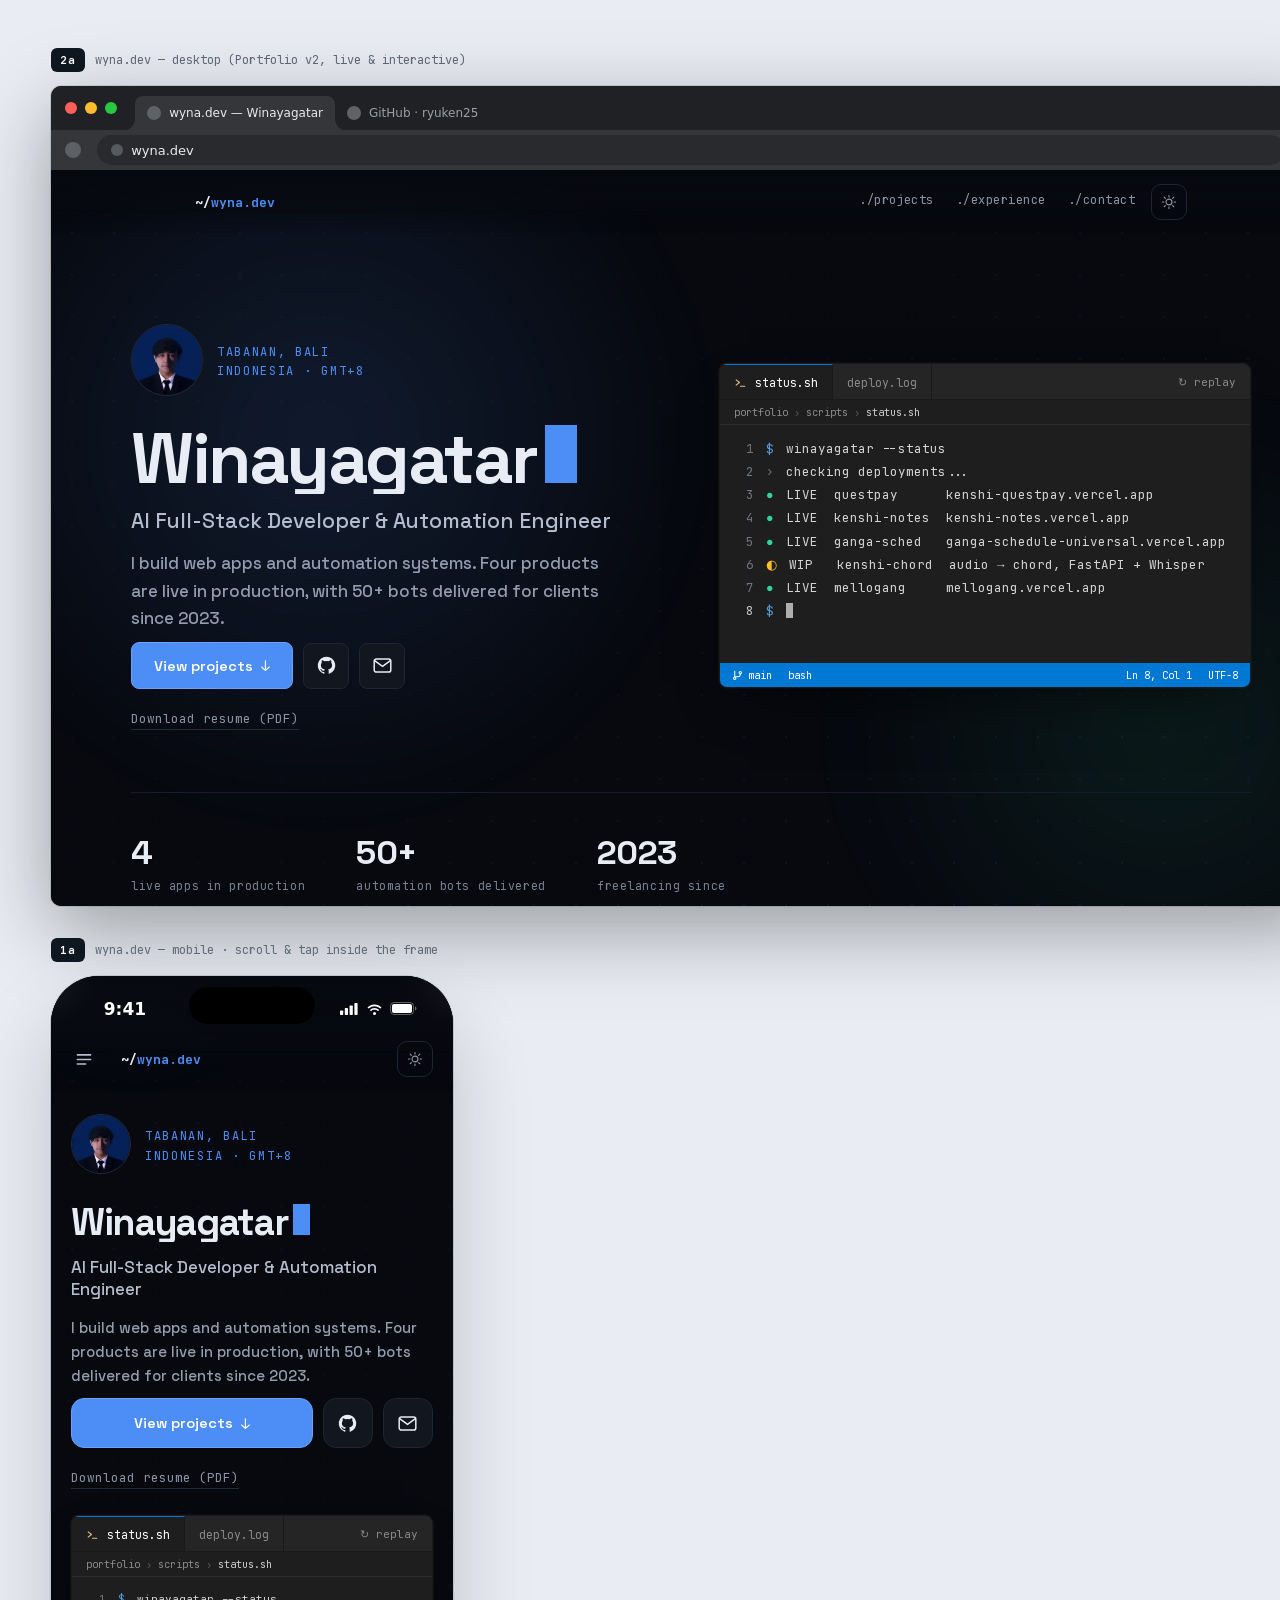
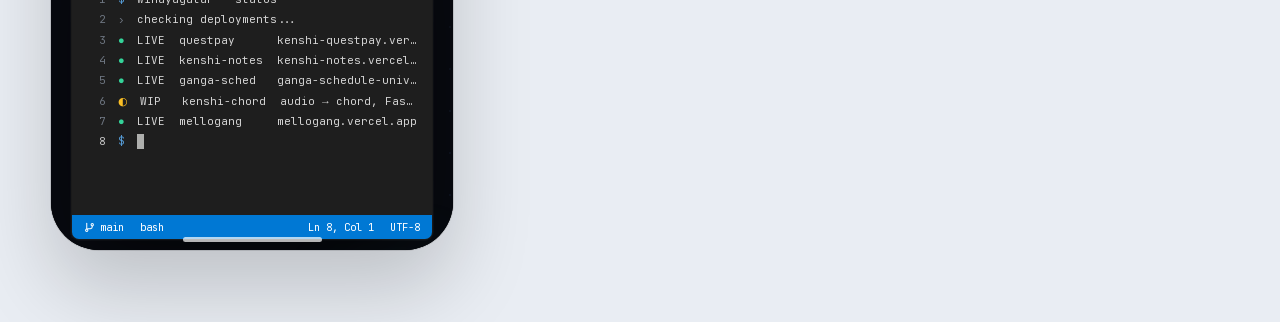
==== index.html @ 02abfa71 "Collapse the desktop and mobile builds into one responsive page They had drifted into two implementa" ====
<!DOCTYPE html><html lang="en" class="__variable_6b9622 __variable_898c26"><head><meta charSet="utf-8"/><meta name="viewport" content="width=device-width, initial-scale=1"/><link rel="stylesheet" href="/_next/static/css/58061f0545537347.css" data-precedence="next"/><link rel="stylesheet" href="/_next/static/css/da8facfa6fc2034d.css" data-precedence="next"/><link rel="preload" as="script" fetchPriority="low" href="/_next/static/chunks/webpack-224150a793f1cd88.js"/><script src="/_next/static/chunks/fd9d1056-b343dce2f8ea52f7.js" async=""></script><script src="/_next/static/chunks/117-05638baec290ef6c.js" async=""></script><script src="/_next/static/chunks/main-app-f8c101b78b771fcd.js" async=""></script><meta name="theme-color" media="(prefers-color-scheme: dark)" content="#07090f"/><meta name="theme-color" media="(prefers-color-scheme: light)" content="#ffffff"/><title>Winayagatar — AI Full-Stack &amp; Automation Developer</title><meta name="description" content="AI full-stack developer and automation engineer from Bali. Four products live in production and 50+ automation bots delivered for clients since 2023."/><meta name="application-name" content="Winayagatar — Portfolio"/><meta name="author" content="I Made Winayagatar Arya Bhanu"/><meta name="keywords" content="Full-Stack Developer,Automation Engineer,AI Developer,Next.js,TypeScript,Python,Bali,Indonesia,Remote"/><meta name="robots" content="index, follow"/><link rel="canonical" href="https://wyna.dev/"/><meta property="og:title" content="Winayagatar — AI Full-Stack &amp; Automation Developer"/><meta property="og:description" content="AI full-stack developer and automation engineer from Bali. Four products live in production and 50+ automation bots delivered for clients since 2023."/><meta property="og:url" content="https://wyna.dev/"/><meta property="og:site_name" content="Winayagatar"/><meta property="og:image" content="https://wyna.dev/og.png"/><meta property="og:image:width" content="1200"/><meta property="og:image:height" content="630"/><meta property="og:image:alt" content="Winayagatar — AI Full-Stack &amp; Automation Developer"/><meta property="og:type" content="website"/><meta name="twitter:card" content="summary_large_image"/><meta name="twitter:title" content="Winayagatar — AI Full-Stack &amp; Automation Developer"/><meta name="twitter:description" content="AI full-stack developer and automation engineer from Bali. Four products live in production and 50+ automation bots delivered for clients since 2023."/><meta name="twitter:image" content="https://wyna.dev/og.png"/><link rel="icon" href="/icon.svg?43dca28d3ea361ec" type="image/svg+xml" sizes="any"/><script>try{var t=localStorage.getItem("wyna-theme");if(t==="light"||t==="dark")document.documentElement.dataset.theme=t}catch(e){}</script><script src="/_next/static/chunks/polyfills-42372ed130431b0a.js" noModule=""></script></head><body><div class="dc-canvas"><section style="padding:48px clamp(20px,4vw,56px) 16px"><div style="display:flex;flex-wrap:wrap;gap:44px;align-items:flex-start"><div id="2a" style="display:flex;flex-direction:column;gap:14px"><div style="display:flex;align-items:center;gap:10px"><span class="dc-badge">2a</span><span class="dc-caption">wyna.dev — desktop (Portfolio v2, live &amp; interactive)</span></div><div style="width:1280px;height:820px;border-radius:10px;overflow:hidden;box-shadow:0 24px 80px rgba(0,0,0,0.35), 0 0 0 1px rgba(0,0,0,0.1);display:flex;flex-direction:column;background:#35363a;max-width:100%"><div style="display:flex;align-items:center;height:44px;background:#202124;padding-right:8px"><div style="display:flex;gap:8px;padding:0 14px"><div style="width:12px;height:12px;border-radius:50%;background:#ff5f57"></div><div style="width:12px;height:12px;border-radius:50%;background:#febc2e"></div><div style="width:12px;height:12px;border-radius:50%;background:#28c840"></div></div><div style="display:flex;align-items:flex-end;height:100%;padding-left:4px;flex:1"><div style="position:relative;height:34px;align-self:flex-end;padding:0 12px;display:flex;align-items:center;gap:8px;background:#35363a;border-radius:8px 8px 0 0;min-width:120px;max-width:220px;font-family:system-ui, sans-serif;font-size:12px;color:#e8eaed"><svg width="8" height="10" viewBox="0 0 8 10" style="position:absolute;bottom:0;left:-8px;transform:none"><path d="M0 10C2 9 6 8 8 0V10H0Z" fill="#35363a"></path></svg><svg width="8" height="10" viewBox="0 0 8 10" style="position:absolute;bottom:0;right:-8px;transform:scaleX(-1)"><path d="M0 10C2 9 6 8 8 0V10H0Z" fill="#35363a"></path></svg><div style="width:14px;height:14px;border-radius:50%;background:#5f6368;flex-shrink:0"></div><span style="flex:1;white-space:nowrap;overflow:hidden;text-overflow:ellipsis">wyna.dev — Winayagatar</span></div><div style="position:relative;height:34px;align-self:flex-end;padding:0 12px;display:flex;align-items:center;gap:8px;background:transparent;border-radius:8px 8px 0 0;min-width:120px;max-width:220px;font-family:system-ui, sans-serif;font-size:12px;color:#9aa0a6"><div style="width:14px;height:14px;border-radius:50%;background:#5f6368;flex-shrink:0"></div><span style="flex:1;white-space:nowrap;overflow:hidden;text-overflow:ellipsis">GitHub · ryuken25</span></div></div></div><div style="height:40px;background:#35363a;display:flex;align-items:center;gap:4px;padding:0 8px"><div style="width:28px;height:28px;display:flex;align-items:center;justify-content:center"><div style="width:16px;height:16px;border-radius:50%;background:#9aa0a6;opacity:0.4"></div></div><div style="flex:1;height:30px;border-radius:15px;background:#282a2d;display:flex;align-items:center;gap:8px;padding:0 14px;margin:0 6px"><div style="width:12px;height:12px;border-radius:50%;background:#9aa0a6;opacity:0.4"></div><span style="flex:1;color:#e8eaed;font-size:13px;font-family:system-ui, sans-serif">wyna.dev</span></div><div style="width:28px;height:28px;display:flex;align-items:center;justify-content:center"><div style="width:16px;height:16px;border-radius:50%;background:#9aa0a6;opacity:0.4"></div></div></div><div style="flex:1;background:#fff;overflow:auto"><iframe src="/site/" title="wyna.dev desktop version" loading="lazy" style="width:100%;height:100%;min-height:680px;border:none;display:block;background:#07090f"></iframe></div></div></div></div></section><section style="padding:16px clamp(20px,4vw,56px) 72px"><div style="display:flex;flex-wrap:wrap;gap:44px;align-items:flex-start"><div id="1a" style="display:flex;flex-direction:column;gap:14px"><div style="display:flex;align-items:center;gap:10px"><span class="dc-badge">1a</span><span class="dc-caption">wyna.dev — mobile · scroll &amp; tap inside the frame</span></div><div style="width:402px;height:874px;border-radius:48px;overflow:hidden;position:relative;background:#000;box-shadow:0 40px 80px rgba(0,0,0,0.18), 0 0 0 1px rgba(0,0,0,0.12);font-family:-apple-system, system-ui, sans-serif;-webkit-font-smoothing:antialiased;max-width:100%"><div style="position:absolute;top:11px;left:50%;transform:translateX(-50%);width:126px;height:37px;border-radius:24px;background:#000;z-index:50"></div><div style="position:absolute;top:0;left:0;right:0;z-index:10"><div style="display:flex;gap:154px;align-items:center;justify-content:center;padding:21px 24px 19px;box-sizing:border-box;position:relative;z-index:20;width:100%"><div style="flex:1;height:22px;display:flex;align-items:center;justify-content:center;padding-top:1.5px"><span style="font-family:-apple-system, &quot;SF Pro&quot;, system-ui;font-weight:590;font-size:17px;line-height:22px;color:#fff">9:41</span></div><div style="flex:1;height:22px;display:flex;align-items:center;justify-content:center;gap:7px;padding-top:1px;padding-right:1px"><svg width="19" height="12" viewBox="0 0 19 12"><rect x="0" y="7.5" width="3.2" height="4.5" rx="0.7" fill="#fff"></rect><rect x="4.8" y="5" width="3.2" height="7" rx="0.7" fill="#fff"></rect><rect x="9.6" y="2.5" width="3.2" height="9.5" rx="0.7" fill="#fff"></rect><rect x="14.4" y="0" width="3.2" height="12" rx="0.7" fill="#fff"></rect></svg><svg width="17" height="12" viewBox="0 0 17 12"><path d="M8.5 3.2C10.8 3.2 12.9 4.1 14.4 5.6L15.5 4.5C13.7 2.7 11.2 1.5 8.5 1.5C5.8 1.5 3.3 2.7 1.5 4.5L2.6 5.6C4.1 4.1 6.2 3.2 8.5 3.2Z" fill="#fff"></path><path d="M8.5 6.8C9.9 6.8 11.1 7.3 12 8.2L13.1 7.1C11.8 5.9 10.2 5.1 8.5 5.1C6.8 5.1 5.2 5.9 3.9 7.1L5 8.2C5.9 7.3 7.1 6.8 8.5 6.8Z" fill="#fff"></path><circle cx="8.5" cy="10.5" r="1.5" fill="#fff"></circle></svg><svg width="27" height="13" viewBox="0 0 27 13"><rect x="0.5" y="0.5" width="23" height="12" rx="3.5" stroke="#fff" stroke-opacity="0.35" fill="none"></rect><rect x="2" y="2" width="20" height="9" rx="2" fill="#fff"></rect><path d="M25 4.5V8.5C25.8 8.2 26.5 7.2 26.5 6.5C26.5 5.8 25.8 4.8 25 4.5Z" fill="#fff" fill-opacity="0.4"></path></svg></div></div></div><div style="height:100%;display:flex;flex-direction:column"><div style="flex:1;overflow:auto"><iframe src="/site/?chrome=ios" title="wyna.dev mobile version" loading="lazy" style="width:100%;height:100%;border:none;display:block;background:#06070c"></iframe></div></div><div style="position:absolute;bottom:0;left:0;right:0;z-index:60;height:34px;display:flex;justify-content:center;align-items:flex-end;padding-bottom:8px;pointer-events:none"><div style="width:139px;height:5px;border-radius:100px;background:rgba(255,255,255,0.7)"></div></div></div></div></div></section></div><script src="/_next/static/chunks/webpack-224150a793f1cd88.js" async=""></script><script>(self.__next_f=self.__next_f||[]).push([0]);self.__next_f.push([2,null])</script><script>self.__next_f.push([1,"1:HL[\"/_next/static/css/58061f0545537347.css\",\"style\"]\n2:HL[\"/_next/static/css/da8facfa6fc2034d.css\",\"style\"]\n"])</script><script>self.__next_f.push([1,"3:I[2846,[],\"\"]\nb:I[4707,[],\"\"]\nc:I[6423,[],\"\"]\ne:I[1060,[],\"\"]\n7:{\"width\":28,\"height\":28,\"display\":\"flex\",\"alignItems\":\"center\",\"justifyContent\":\"center\"}\na:{\"width\":16,\"height\":16,\"borderRadius\":\"50%\",\"background\":\"#9aa0a6\",\"opacity\":0.4}\n9:{\"style\":\"$a\"}\n8:[\"$\",\"div\",null,\"$9\"]\n6:{\"style\":\"$7\",\"children\":\"$8\"}\n5:[\"$\",\"div\",null,\"$6\"]\nf:[]\n"])</script><script>self.__next_f.push([1,"0:[\"$\",\"$L3\",null,{\"buildId\":\"Q-lFKh3jwASZHz5vhjxbO\",\"assetPrefix\":\"\",\"urlParts\":[\"\",\"\"],\"initialTree\":[\"\",{\"children\":[\"__PAGE__\",{}]},\"$undefined\",\"$undefined\",true],\"initialSeedData\":[\"\",{\"children\":[\"__PAGE__\",{},[[\"$L4\",[\"$\",\"div\",null,{\"className\":\"dc-canvas\",\"children\":[[\"$\",\"section\",null,{\"style\":{\"padding\":\"48px clamp(20px,4vw,56px) 16px\"},\"children\":[\"$\",\"div\",null,{\"style\":{\"display\":\"flex\",\"flexWrap\":\"wrap\",\"gap\":44,\"alignItems\":\"flex-start\"},\"children\":[\"$\",\"div\",null,{\"id\":\"2a\",\"style\":{\"display\":\"flex\",\"flexDirection\":\"column\",\"gap\":14},\"children\":[[\"$\",\"div\",null,{\"style\":{\"display\":\"flex\",\"alignItems\":\"center\",\"gap\":10},\"children\":[[\"$\",\"span\",null,{\"className\":\"dc-badge\",\"children\":\"2a\"}],[\"$\",\"span\",null,{\"className\":\"dc-caption\",\"children\":\"wyna.dev — desktop (Portfolio v2, live \u0026 interactive)\"}]]}],[\"$\",\"div\",null,{\"style\":{\"width\":1280,\"height\":820,\"borderRadius\":10,\"overflow\":\"hidden\",\"boxShadow\":\"0 24px 80px rgba(0,0,0,0.35), 0 0 0 1px rgba(0,0,0,0.1)\",\"display\":\"flex\",\"flexDirection\":\"column\",\"background\":\"#35363a\",\"maxWidth\":\"100%\"},\"children\":[[\"$\",\"div\",null,{\"style\":{\"display\":\"flex\",\"alignItems\":\"center\",\"height\":44,\"background\":\"#202124\",\"paddingRight\":8},\"children\":[[\"$\",\"div\",null,{\"style\":{\"display\":\"flex\",\"gap\":8,\"padding\":\"0 14px\"},\"children\":[[\"$\",\"div\",null,{\"style\":{\"width\":12,\"height\":12,\"borderRadius\":\"50%\",\"background\":\"#ff5f57\"}}],[\"$\",\"div\",null,{\"style\":{\"width\":12,\"height\":12,\"borderRadius\":\"50%\",\"background\":\"#febc2e\"}}],[\"$\",\"div\",null,{\"style\":{\"width\":12,\"height\":12,\"borderRadius\":\"50%\",\"background\":\"#28c840\"}}]]}],[\"$\",\"div\",null,{\"style\":{\"display\":\"flex\",\"alignItems\":\"flex-end\",\"height\":\"100%\",\"paddingLeft\":4,\"flex\":1},\"children\":[[\"$\",\"div\",null,{\"style\":{\"position\":\"relative\",\"height\":34,\"alignSelf\":\"flex-end\",\"padding\":\"0 12px\",\"display\":\"flex\",\"alignItems\":\"center\",\"gap\":8,\"background\":\"#35363a\",\"borderRadius\":\"8px 8px 0 0\",\"minWidth\":120,\"maxWidth\":220,\"fontFamily\":\"system-ui, sans-serif\",\"fontSize\":12,\"color\":\"#e8eaed\"},\"children\":[[\"$\",\"svg\",null,{\"width\":\"8\",\"height\":\"10\",\"viewBox\":\"0 0 8 10\",\"style\":{\"position\":\"absolute\",\"bottom\":0,\"left\":-8,\"transform\":\"none\"},\"children\":[\"$\",\"path\",null,{\"d\":\"M0 10C2 9 6 8 8 0V10H0Z\",\"fill\":\"#35363a\"}]}],[\"$\",\"svg\",null,{\"width\":\"8\",\"height\":\"10\",\"viewBox\":\"0 0 8 10\",\"style\":{\"position\":\"absolute\",\"bottom\":0,\"right\":-8,\"transform\":\"scaleX(-1)\"},\"children\":[\"$\",\"path\",null,{\"d\":\"M0 10C2 9 6 8 8 0V10H0Z\",\"fill\":\"#35363a\"}]}],[\"$\",\"div\",null,{\"style\":{\"width\":14,\"height\":14,\"borderRadius\":\"50%\",\"background\":\"#5f6368\",\"flexShrink\":0}}],[\"$\",\"span\",null,{\"style\":{\"flex\":1,\"whiteSpace\":\"nowrap\",\"overflow\":\"hidden\",\"textOverflow\":\"ellipsis\"},\"children\":\"wyna.dev — Winayagatar\"}]]}],[\"$\",\"div\",null,{\"style\":{\"position\":\"relative\",\"height\":34,\"alignSelf\":\"flex-end\",\"padding\":\"0 12px\",\"display\":\"flex\",\"alignItems\":\"center\",\"gap\":8,\"background\":\"transparent\",\"borderRadius\":\"8px 8px 0 0\",\"minWidth\":120,\"maxWidth\":220,\"fontFamily\":\"system-ui, sans-serif\",\"fontSize\":12,\"color\":\"#9aa0a6\"},\"children\":[false,false,[\"$\",\"div\",null,{\"style\":{\"width\":14,\"height\":14,\"borderRadius\":\"50%\",\"background\":\"#5f6368\",\"flexShrink\":0}}],[\"$\",\"span\",null,{\"style\":{\"flex\":1,\"whiteSpace\":\"nowrap\",\"overflow\":\"hidden\",\"textOverflow\":\"ellipsis\"},\"children\":\"GitHub · ryuken25\"}]]}]]}]]}],[\"$\",\"div\",null,{\"style\":{\"height\":40,\"background\":\"#35363a\",\"display\":\"flex\",\"alignItems\":\"center\",\"gap\":4,\"padding\":\"0 8px\"},\"children\":[[\"$\",\"div\",null,{\"style\":{\"width\":28,\"height\":28,\"display\":\"flex\",\"alignItems\":\"center\",\"justifyContent\":\"center\"},\"children\":[\"$\",\"div\",null,{\"style\":{\"width\":16,\"height\":16,\"borderRadius\":\"50%\",\"background\":\"#9aa0a6\",\"opacity\":0.4}}]}],[\"$\",\"div\",null,{\"style\":{\"flex\":1,\"height\":30,\"borderRadius\":15,\"background\":\"#282a2d\",\"display\":\"flex\",\"alignItems\":\"center\",\"gap\":8,\"padding\":\"0 14px\",\"margin\":\"0 6px\"},\"children\":[[\"$\",\"div\",null,{\"style\":{\"width\":12,\"height\":12,\"borderRadius\":\"50%\",\"background\":\"#9aa0a6\",\"opacity\":0.4}}],[\"$\",\"span\",null,{\"style\":{\"flex\":1,\"color\":\"#e8eaed\",\"fontSize\":13,\"fontFamily\":\"system-ui, sans-serif\"},\"children\":\"wyna.dev\"}]]}],\"$5\"]}],[\"$\",\"div\",null,{\"style\":{\"flex\":1,\"background\":\"#fff\",\"overflow\":\"auto\"},\"children\":[\"$\",\"iframe\",null,{\"src\":\"/site/\",\"title\":\"wyna.dev desktop version\",\"loading\":\"lazy\",\"style\":{\"width\":\"100%\",\"height\":\"100%\",\"minHeight\":680,\"border\":\"none\",\"display\":\"block\",\"background\":\"#07090f\"}}]}]]}]]}]}]}],[\"$\",\"section\",null,{\"style\":{\"padding\":\"16px clamp(20px,4vw,56px) 72px\"},\"children\":[\"$\",\"div\",null,{\"style\":{\"display\":\"flex\",\"flexWrap\":\"wrap\",\"gap\":44,\"alignItems\":\"flex-start\"},\"children\":[\"$\",\"div\",null,{\"id\":\"1a\",\"style\":{\"display\":\"flex\",\"flexDirection\":\"column\",\"gap\":14},\"children\":[[\"$\",\"div\",null,{\"style\":{\"display\":\"flex\",\"alignItems\":\"center\",\"gap\":10},\"children\":[[\"$\",\"span\",null,{\"className\":\"dc-badge\",\"children\":\"1a\"}],[\"$\",\"span\",null,{\"className\":\"dc-caption\",\"children\":\"wyna.dev — mobile · scroll \u0026 tap inside the frame\"}]]}],[\"$\",\"div\",null,{\"style\":{\"width\":402,\"height\":874,\"borderRadius\":48,\"overflow\":\"hidden\",\"position\":\"relative\",\"background\":\"#000\",\"boxShadow\":\"0 40px 80px rgba(0,0,0,0.18), 0 0 0 1px rgba(0,0,0,0.12)\",\"fontFamily\":\"-apple-system, system-ui, sans-serif\",\"WebkitFontSmoothing\":\"antialiased\",\"maxWidth\":\"100%\"},\"children\":[[\"$\",\"div\",null,{\"style\":{\"position\":\"absolute\",\"top\":11,\"left\":\"50%\",\"transform\":\"translateX(-50%)\",\"width\":126,\"height\":37,\"borderRadius\":24,\"background\":\"#000\",\"zIndex\":50}}],[\"$\",\"div\",null,{\"style\":{\"position\":\"absolute\",\"top\":0,\"left\":0,\"right\":0,\"zIndex\":10},\"children\":[\"$\",\"div\",null,{\"style\":{\"display\":\"flex\",\"gap\":154,\"alignItems\":\"center\",\"justifyContent\":\"center\",\"padding\":\"21px 24px 19px\",\"boxSizing\":\"border-box\",\"position\":\"relative\",\"zIndex\":20,\"width\":\"100%\"},\"children\":[[\"$\",\"div\",null,{\"style\":{\"flex\":1,\"height\":22,\"display\":\"flex\",\"alignItems\":\"center\",\"justifyContent\":\"center\",\"paddingTop\":1.5},\"children\":[\"$\",\"span\",null,{\"style\":{\"fontFamily\":\"-apple-system, \\\"SF Pro\\\", system-ui\",\"fontWeight\":590,\"fontSize\":17,\"lineHeight\":\"22px\",\"color\":\"#fff\"},\"children\":\"9:41\"}]}],[\"$\",\"div\",null,{\"style\":{\"flex\":1,\"height\":22,\"display\":\"flex\",\"alignItems\":\"center\",\"justifyContent\":\"center\",\"gap\":7,\"paddingTop\":1,\"paddingRight\":1},\"children\":[[\"$\",\"svg\",null,{\"width\":\"19\",\"height\":\"12\",\"viewBox\":\"0 0 19 12\",\"children\":[[\"$\",\"rect\",null,{\"x\":\"0\",\"y\":\"7.5\",\"width\":\"3.2\",\"height\":\"4.5\",\"rx\":\"0.7\",\"fill\":\"#fff\"}],[\"$\",\"rect\",null,{\"x\":\"4.8\",\"y\":\"5\",\"width\":\"3.2\",\"height\":\"7\",\"rx\":\"0.7\",\"fill\":\"#fff\"}],[\"$\",\"rect\",null,{\"x\":\"9.6\",\"y\":\"2.5\",\"width\":\"3.2\",\"height\":\"9.5\",\"rx\":\"0.7\",\"fill\":\"#fff\"}],[\"$\",\"rect\",null,{\"x\":\"14.4\",\"y\":\"0\",\"width\":\"3.2\",\"height\":\"12\",\"rx\":\"0.7\",\"fill\":\"#fff\"}]]}],[\"$\",\"svg\",null,{\"width\":\"17\",\"height\":\"12\",\"viewBox\":\"0 0 17 12\",\"children\":[[\"$\",\"path\",null,{\"d\":\"M8.5 3.2C10.8 3.2 12.9 4.1 14.4 5.6L15.5 4.5C13.7 2.7 11.2 1.5 8.5 1.5C5.8 1.5 3.3 2.7 1.5 4.5L2.6 5.6C4.1 4.1 6.2 3.2 8.5 3.2Z\",\"fill\":\"#fff\"}],[\"$\",\"path\",null,{\"d\":\"M8.5 6.8C9.9 6.8 11.1 7.3 12 8.2L13.1 7.1C11.8 5.9 10.2 5.1 8.5 5.1C6.8 5.1 5.2 5.9 3.9 7.1L5 8.2C5.9 7.3 7.1 6.8 8.5 6.8Z\",\"fill\":\"#fff\"}],[\"$\",\"circle\",null,{\"cx\":\"8.5\",\"cy\":\"10.5\",\"r\":\"1.5\",\"fill\":\"#fff\"}]]}],[\"$\",\"svg\",null,{\"width\":\"27\",\"height\":\"13\",\"viewBox\":\"0 0 27 13\",\"children\":[[\"$\",\"rect\",null,{\"x\":\"0.5\",\"y\":\"0.5\",\"width\":\"23\",\"height\":\"12\",\"rx\":\"3.5\",\"stroke\":\"#fff\",\"strokeOpacity\":\"0.35\",\"fill\":\"none\"}],[\"$\",\"rect\",null,{\"x\":\"2\",\"y\":\"2\",\"width\":\"20\",\"height\":\"9\",\"rx\":\"2\",\"fill\":\"#fff\"}],[\"$\",\"path\",null,{\"d\":\"M25 4.5V8.5C25.8 8.2 26.5 7.2 26.5 6.5C26.5 5.8 25.8 4.8 25 4.5Z\",\"fill\":\"#fff\",\"fillOpacity\":\"0.4\"}]]}]]}]]}]}],[\"$\",\"div\",null,{\"style\":{\"height\":\"100%\",\"display\":\"flex\",\"flexDirection\":\"column\"},\"children\":[\"$\",\"div\",null,{\"style\":{\"flex\":1,\"overflow\":\"auto\"},\"children\":[\"$\",\"iframe\",null,{\"src\":\"/site/?chrome=ios\",\"title\":\"wyna.dev mobile version\",\"loading\":\"lazy\",\"style\":{\"width\":\"100%\",\"height\":\"100%\",\"border\":\"none\",\"display\":\"block\",\"background\":\"#06070c\"}}]}]}],[\"$\",\"div\",null,{\"style\":{\"position\":\"absolute\",\"bottom\":0,\"left\":0,\"right\":0,\"zIndex\":60,\"height\":34,\"display\":\"flex\",\"justifyContent\":\"center\",\"alignItems\":\"flex-end\",\"paddingBottom\":8,\"pointerEvents\":\"none\"},\"children\":[\"$\",\"div\",null,{\"style\":{\"width\":139,\"height\":5,\"borderRadius\":100,\"background\":\"rgba(255,255,255,0.7)\"}}]}]]}]]}]}]}]]}],[[\"$\",\"link\",\"0\",{\"rel\":\"stylesheet\",\"href\":\"/_next/static/css/da8facfa6fc2034d.css\",\"precedence\":\"next\",\"crossOrigin\":\"$undefined\"}]]],null],null]},[[[[\"$\",\"link\",\"0\",{\"rel\":\"stylesheet\",\"href\":\"/_next/static/css/58061f0545537347.css\",\"precedence\":\"next\",\"crossOrigin\":\"$undefined\"}]],[\"$\",\"html\",null,{\"lang\":\"en\",\"className\":\"__variable_6b9622 __variable_898c26\",\"children\":[[\"$\",\"head\",null,{\"children\":[\"$\",\"script\",null,{\"dangerouslySetInnerHTML\":{\"__html\":\"try{var t=localStorage.getItem(\\\"wyna-theme\\\");if(t===\\\"light\\\"||t===\\\"dark\\\")document.documentElement.dataset.theme=t}catch(e){}\"}}]}],[\"$\",\"body\",null,{\"children\":[\"$\",\"$Lb\",null,{\"parallelRouterKey\":\"children\",\"segmentPath\":[\"children\"],\"error\":\"$undefined\",\"errorStyles\":\"$undefined\",\"errorScripts\":\"$undefined\",\"template\":[\"$\",\"$Lc\",null,{}],\"templateStyles\":\"$undefined\",\"templateScripts\":\"$undefined\",\"notFound\":[[\"$\",\"title\",null,{\"children\":\"404: This page could not be found.\"}],[\"$\",\"div\",null,{\"style\":{\"fontFamily\":\"system-ui,\\\"Segoe UI\\\",Roboto,Helvetica,Arial,sans-serif,\\\"Apple Color Emoji\\\",\\\"Segoe UI Emoji\\\"\",\"height\":\"100vh\",\"textAlign\":\"center\",\"display\":\"flex\",\"flexDirection\":\"column\",\"alignItems\":\"center\",\"justifyContent\":\"center\"},\"children\":[\"$\",\"div\",null,{\"children\":[[\"$\",\"style\",null,{\"dangerouslySetInnerHTML\":{\"__html\":\"body{color:#000;background:#fff;margin:0}.next-error-h1{border-right:1px solid rgba(0,0,0,.3)}@media (prefers-color-scheme:dark){body{color:#fff;background:#000}.next-error-h1{border-right:1px solid rgba(255,255,255,.3)}}\"}}],[\"$\",\"h1\",null,{\"className\":\"next-error-h1\",\"style\":{\"display\":\"inline-block\",\"margin\":\"0 20px 0 0\",\"padding\":\"0 23px 0 0\",\"fontSize\":24,\"fontWeight\":500,\"verticalAlign\":\"top\",\"lineHeight\":\"49px\"},\"children\":\"404\"}],[\"$\",\"div\",null,{\"style\":{\"display\":\"inline-block\"},\"children\":[\"$\",\"h2\",null,{\"style\":{\"fontSize\":14,\"fontWeight\":400,\"lineHeight\":\"49px\",\"margin\":0},\"children\":\"This page could not be found.\"}]}]]}]}]],\"notFoundStyles\":[]}]}]]}]],null],null],\"couldBeIntercepted\":false,\"initialHead\":[null,\"$Ld\"],\"globalErrorComponent\":\"$e\",\"missingSlots\":\"$Wf\"}]\n"])</script><script>self.__next_f.push([1,"d:[[\"$\",\"meta\",\"0\",{\"name\":\"viewport\",\"content\":\"width=device-width, initial-scale=1\"}],[\"$\",\"meta\",\"1\",{\"name\":\"theme-color\",\"media\":\"(prefers-color-scheme: dark)\",\"content\":\"#07090f\"}],[\"$\",\"meta\",\"2\",{\"name\":\"theme-color\",\"media\":\"(prefers-color-scheme: light)\",\"content\":\"#ffffff\"}],[\"$\",\"meta\",\"3\",{\"charSet\":\"utf-8\"}],[\"$\",\"title\",\"4\",{\"children\":\"Winayagatar — AI Full-Stack \u0026 Automation Developer\"}],[\"$\",\"meta\",\"5\",{\"name\":\"description\",\"content\":\"AI full-stack developer and automation engineer from Bali. Four products live in production and 50+ automation bots delivered for clients since 2023.\"}],[\"$\",\"meta\",\"6\",{\"name\":\"application-name\",\"content\":\"Winayagatar — Portfolio\"}],[\"$\",\"meta\",\"7\",{\"name\":\"author\",\"content\":\"I Made Winayagatar Arya Bhanu\"}],[\"$\",\"meta\",\"8\",{\"name\":\"keywords\",\"content\":\"Full-Stack Developer,Automation Engineer,AI Developer,Next.js,TypeScript,Python,Bali,Indonesia,Remote\"}],[\"$\",\"meta\",\"9\",{\"name\":\"robots\",\"content\":\"index, follow\"}],[\"$\",\"link\",\"10\",{\"rel\":\"canonical\",\"href\":\"https://wyna.dev/\"}],[\"$\",\"meta\",\"11\",{\"property\":\"og:title\",\"content\":\"Winayagatar — AI Full-Stack \u0026 Automation Developer\"}],[\"$\",\"meta\",\"12\",{\"property\":\"og:description\",\"content\":\"AI full-stack developer and automation engineer from Bali. Four products live in production and 50+ automation bots delivered for clients since 2023.\"}],[\"$\",\"meta\",\"13\",{\"property\":\"og:url\",\"content\":\"https://wyna.dev/\"}],[\"$\",\"meta\",\"14\",{\"property\":\"og:site_name\",\"content\":\"Winayagatar\"}],[\"$\",\"meta\",\"15\",{\"property\":\"og:image\",\"content\":\"https://wyna.dev/og.png\"}],[\"$\",\"meta\",\"16\",{\"property\":\"og:image:width\",\"content\":\"1200\"}],[\"$\",\"meta\",\"17\",{\"property\":\"og:image:height\",\"content\":\"630\"}],[\"$\",\"meta\",\"18\",{\"property\":\"og:image:alt\",\"content\":\"Winayagatar — AI Full-Stack \u0026 Automation Developer\"}],[\"$\",\"meta\",\"19\",{\"property\":\"og:type\",\"content\":\"website\"}],[\"$\",\"meta\",\"20\",{\"name\":\"twitter:card\",\"content\":\"summary_large_image\"}],[\"$\",\"meta\",\"21\",{\"name\":\"twitter:title\",\"content\":\"Winayagatar — AI Full-Stack \u0026 Automation Developer\"}],[\"$\",\"meta\",\"22\",{\"name\":\"twitter:description\",\"content\":\"AI full-stack developer and automation engineer from Bali. Four products live in production and 50+ automation bots delivered for clients since 2023.\"}],[\"$\",\"meta\",\"23\",{\"name\":\"twitter:image\",\"content\":\"https://wyna.dev/og.png\"}],[\"$\",\"link\",\"24\",{\"rel\":\"icon\",\"href\":\"/icon.svg?43dca28d3ea361ec\",\"type\":\"image/svg+xml\",\"sizes\":\"any\"}]]\n"])</script><script>self.__next_f.push([1,"4:null\n"])</script></body></html>
---- _next/static/css/58061f0545537347.css ----
@font-face{font-family:__Space_Grotesk_6b9622;font-style:normal;font-weight:500;font-display:swap;src:url(/_next/static/media/e1aab0933260df4d-s.woff2) format("woff2");unicode-range:u+0102-0103,u+0110-0111,u+0128-0129,u+0168-0169,u+01a0-01a1,u+01af-01b0,u+0300-0301,u+0303-0304,u+0308-0309,u+0323,u+0329,u+1ea0-1ef9,u+20ab}@font-face{font-family:__Space_Grotesk_6b9622;font-style:normal;font-weight:500;font-display:swap;src:url(/_next/static/media/b7387a63dd068245-s.woff2) format("woff2");unicode-range:u+0100-02ba,u+02bd-02c5,u+02c7-02cc,u+02ce-02d7,u+02dd-02ff,u+0304,u+0308,u+0329,u+1d00-1dbf,u+1e00-1e9f,u+1ef2-1eff,u+2020,u+20a0-20ab,u+20ad-20c0,u+2113,u+2c60-2c7f,u+a720-a7ff}@font-face{font-family:__Space_Grotesk_6b9622;font-style:normal;font-weight:500;font-display:swap;src:url(/_next/static/media/36966cca54120369-s.p.woff2) format("woff2");unicode-range:u+00??,u+0131,u+0152-0153,u+02bb-02bc,u+02c6,u+02da,u+02dc,u+0304,u+0308,u+0329,u+2000-206f,u+20ac,u+2122,u+2191,u+2193,u+2212,u+2215,u+feff,u+fffd}@font-face{font-family:__Space_Grotesk_6b9622;font-style:normal;font-weight:600;font-display:swap;src:url(/_next/static/media/e1aab0933260df4d-s.woff2) format("woff2");unicode-range:u+0102-0103,u+0110-0111,u+0128-0129,u+0168-0169,u+01a0-01a1,u+01af-01b0,u+0300-0301,u+0303-0304,u+0308-0309,u+0323,u+0329,u+1ea0-1ef9,u+20ab}@font-face{font-family:__Space_Grotesk_6b9622;font-style:normal;font-weight:600;font-display:swap;src:url(/_next/static/media/b7387a63dd068245-s.woff2) format("woff2");unicode-range:u+0100-02ba,u+02bd-02c5,u+02c7-02cc,u+02ce-02d7,u+02dd-02ff,u+0304,u+0308,u+0329,u+1d00-1dbf,u+1e00-1e9f,u+1ef2-1eff,u+2020,u+20a0-20ab,u+20ad-20c0,u+2113,u+2c60-2c7f,u+a720-a7ff}@font-face{font-family:__Space_Grotesk_6b9622;font-style:normal;font-weight:600;font-display:swap;src:url(/_next/static/media/36966cca54120369-s.p.woff2) format("woff2");unicode-range:u+00??,u+0131,u+0152-0153,u+02bb-02bc,u+02c6,u+02da,u+02dc,u+0304,u+0308,u+0329,u+2000-206f,u+20ac,u+2122,u+2191,u+2193,u+2212,u+2215,u+feff,u+fffd}@font-face{font-family:__Space_Grotesk_6b9622;font-style:normal;font-weight:700;font-display:swap;src:url(/_next/static/media/e1aab0933260df4d-s.woff2) format("woff2");unicode-range:u+0102-0103,u+0110-0111,u+0128-0129,u+0168-0169,u+01a0-01a1,u+01af-01b0,u+0300-0301,u+0303-0304,u+0308-0309,u+0323,u+0329,u+1ea0-1ef9,u+20ab}@font-face{font-family:__Space_Grotesk_6b9622;font-style:normal;font-weight:700;font-display:swap;src:url(/_next/static/media/b7387a63dd068245-s.woff2) format("woff2");unicode-range:u+0100-02ba,u+02bd-02c5,u+02c7-02cc,u+02ce-02d7,u+02dd-02ff,u+0304,u+0308,u+0329,u+1d00-1dbf,u+1e00-1e9f,u+1ef2-1eff,u+2020,u+20a0-20ab,u+20ad-20c0,u+2113,u+2c60-2c7f,u+a720-a7ff}@font-face{font-family:__Space_Grotesk_6b9622;font-style:normal;font-weight:700;font-display:swap;src:url(/_next/static/media/36966cca54120369-s.p.woff2) format("woff2");unicode-range:u+00??,u+0131,u+0152-0153,u+02bb-02bc,u+02c6,u+02da,u+02dc,u+0304,u+0308,u+0329,u+2000-206f,u+20ac,u+2122,u+2191,u+2193,u+2212,u+2215,u+feff,u+fffd}@font-face{font-family:__Space_Grotesk_Fallback_6b9622;src:local("Arial");ascent-override:89.71%;descent-override:26.62%;line-gap-override:0.00%;size-adjust:109.69%}.__className_6b9622{font-family:__Space_Grotesk_6b9622,__Space_Grotesk_Fallback_6b9622;font-style:normal}.__variable_6b9622{--font-display:"__Space_Grotesk_6b9622","__Space_Grotesk_Fallback_6b9622"}@font-face{font-family:__JetBrains_Mono_898c26;font-style:normal;font-weight:400;font-display:swap;src:url(/_next/static/media/edc640959b0c7826-s.woff2) format("woff2");unicode-range:u+0460-052f,u+1c80-1c8a,u+20b4,u+2de0-2dff,u+a640-a69f,u+fe2e-fe2f}@font-face{font-family:__JetBrains_Mono_898c26;font-style:normal;font-weight:400;font-display:swap;src:url(/_next/static/media/ac0e76ddaeeb7981-s.woff2) format("woff2");unicode-range:u+0301,u+0400-045f,u+0490-0491,u+04b0-04b1,u+2116}@font-face{font-family:__JetBrains_Mono_898c26;font-style:normal;font-weight:400;font-display:swap;src:url(/_next/static/media/64d784ea54a4acde-s.woff2) format("woff2");unicode-range:u+0370-0377,u+037a-037f,u+0384-038a,u+038c,u+038e-03a1,u+03a3-03ff}@font-face{font-family:__JetBrains_Mono_898c26;font-style:normal;font-weight:400;font-display:swap;src:url(/_next/static/media/ff71da380fbe67dd-s.woff2) format("woff2");unicode-range:u+0102-0103,u+0110-0111,u+0128-0129,u+0168-0169,u+01a0-01a1,u+01af-01b0,u+0300-0301,u+0303-0304,u+0308-0309,u+0323,u+0329,u+1ea0-1ef9,u+20ab}@font-face{font-family:__JetBrains_Mono_898c26;font-style:normal;font-weight:400;font-display:swap;src:url(/_next/static/media/6d831b18ae5b01dc-s.woff2) format("woff2");unicode-range:u+0100-02ba,u+02bd-02c5,u+02c7-02cc,u+02ce-02d7,u+02dd-02ff,u+0304,u+0308,u+0329,u+1d00-1dbf,u+1e00-1e9f,u+1ef2-1eff,u+2020,u+20a0-20ab,u+20ad-20c0,u+2113,u+2c60-2c7f,u+a720-a7ff}@font-face{font-family:__JetBrains_Mono_898c26;font-style:normal;font-weight:400;font-display:swap;src:url(/_next/static/media/558ca1a6aa3cb55e-s.p.woff2) format("woff2");unicode-range:u+00??,u+0131,u+0152-0153,u+02bb-02bc,u+02c6,u+02da,u+02dc,u+0304,u+0308,u+0329,u+2000-206f,u+20ac,u+2122,u+2191,u+2193,u+2212,u+2215,u+feff,u+fffd}@font-face{font-family:__JetBrains_Mono_898c26;font-style:normal;font-weight:500;font-display:swap;src:url(/_next/static/media/edc640959b0c7826-s.woff2) format("woff2");unicode-range:u+0460-052f,u+1c80-1c8a,u+20b4,u+2de0-2dff,u+a640-a69f,u+fe2e-fe2f}@font-face{font-family:__JetBrains_Mono_898c26;font-style:normal;font-weight:500;font-display:swap;src:url(/_next/static/media/ac0e76ddaeeb7981-s.woff2) format("woff2");unicode-range:u+0301,u+0400-045f,u+0490-0491,u+04b0-04b1,u+2116}@font-face{font-family:__JetBrains_Mono_898c26;font-style:normal;font-weight:500;font-display:swap;src:url(/_next/static/media/64d784ea54a4acde-s.woff2) format("woff2");unicode-range:u+0370-0377,u+037a-037f,u+0384-038a,u+038c,u+038e-03a1,u+03a3-03ff}@font-face{font-family:__JetBrains_Mono_898c26;font-style:normal;font-weight:500;font-display:swap;src:url(/_next/static/media/ff71da380fbe67dd-s.woff2) format("woff2");unicode-range:u+0102-0103,u+0110-0111,u+0128-0129,u+0168-0169,u+01a0-01a1,u+01af-01b0,u+0300-0301,u+0303-0304,u+0308-0309,u+0323,u+0329,u+1ea0-1ef9,u+20ab}@font-face{font-family:__JetBrains_Mono_898c26;font-style:normal;font-weight:500;font-display:swap;src:url(/_next/static/media/6d831b18ae5b01dc-s.woff2) format("woff2");unicode-range:u+0100-02ba,u+02bd-02c5,u+02c7-02cc,u+02ce-02d7,u+02dd-02ff,u+0304,u+0308,u+0329,u+1d00-1dbf,u+1e00-1e9f,u+1ef2-1eff,u+2020,u+20a0-20ab,u+20ad-20c0,u+2113,u+2c60-2c7f,u+a720-a7ff}@font-face{font-family:__JetBrains_Mono_898c26;font-style:normal;font-weight:500;font-display:swap;src:url(/_next/static/media/558ca1a6aa3cb55e-s.p.woff2) format("woff2");unicode-range:u+00??,u+0131,u+0152-0153,u+02bb-02bc,u+02c6,u+02da,u+02dc,u+0304,u+0308,u+0329,u+2000-206f,u+20ac,u+2122,u+2191,u+2193,u+2212,u+2215,u+feff,u+fffd}@font-face{font-family:__JetBrains_Mono_898c26;font-style:normal;font-weight:700;font-display:swap;src:url(/_next/static/media/edc640959b0c7826-s.woff2) format("woff2");unicode-range:u+0460-052f,u+1c80-1c8a,u+20b4,u+2de0-2dff,u+a640-a69f,u+fe2e-fe2f}@font-face{font-family:__JetBrains_Mono_898c26;font-style:normal;font-weight:700;font-display:swap;src:url(/_next/static/media/ac0e76ddaeeb7981-s.woff2) format("woff2");unicode-range:u+0301,u+0400-045f,u+0490-0491,u+04b0-04b1,u+2116}@font-face{font-family:__JetBrains_Mono_898c26;font-style:normal;font-weight:700;font-display:swap;src:url(/_next/static/media/64d784ea54a4acde-s.woff2) format("woff2");unicode-range:u+0370-0377,u+037a-037f,u+0384-038a,u+038c,u+038e-03a1,u+03a3-03ff}@font-face{font-family:__JetBrains_Mono_898c26;font-style:normal;font-weight:700;font-display:swap;src:url(/_next/static/media/ff71da380fbe67dd-s.woff2) format("woff2");unicode-range:u+0102-0103,u+0110-0111,u+0128-0129,u+0168-0169,u+01a0-01a1,u+01af-01b0,u+0300-0301,u+0303-0304,u+0308-0309,u+0323,u+0329,u+1ea0-1ef9,u+20ab}@font-face{font-family:__JetBrains_Mono_898c26;font-style:normal;font-weight:700;font-display:swap;src:url(/_next/static/media/6d831b18ae5b01dc-s.woff2) format("woff2");unicode-range:u+0100-02ba,u+02bd-02c5,u+02c7-02cc,u+02ce-02d7,u+02dd-02ff,u+0304,u+0308,u+0329,u+1d00-1dbf,u+1e00-1e9f,u+1ef2-1eff,u+2020,u+20a0-20ab,u+20ad-20c0,u+2113,u+2c60-2c7f,u+a720-a7ff}@font-face{font-family:__JetBrains_Mono_898c26;font-style:normal;font-weight:700;font-display:swap;src:url(/_next/static/media/558ca1a6aa3cb55e-s.p.woff2) format("woff2");unicode-range:u+00??,u+0131,u+0152-0153,u+02bb-02bc,u+02c6,u+02da,u+02dc,u+0304,u+0308,u+0329,u+2000-206f,u+20ac,u+2122,u+2191,u+2193,u+2212,u+2215,u+feff,u+fffd}@font-face{font-family:__JetBrains_Mono_Fallback_898c26;src:local("Arial");ascent-override:75.79%;descent-override:22.29%;line-gap-override:0.00%;size-adjust:134.59%}.__className_898c26{font-family:__JetBrains_Mono_898c26,__JetBrains_Mono_Fallback_898c26;font-style:normal}.__variable_898c26{--font-mono:"__JetBrains_Mono_898c26","__JetBrains_Mono_Fallback_898c26"}:root{color-scheme:dark;--bg:#07090f;--surface:#0d111a;--surface2:#11161f;--surface3:#151d2b;--modalA:#111927;--modalB:#0b1019;--btnGhost:#111b2b;--onAccent:#07101f;--line:#1b2130;--line2:#1e2534;--hair:#161c28;--line3:#232b3b;--lineStrong:#2b3850;--lineSoft:#1d2a3d;--lineBtn:#2b3d59;--lineUnderline:#26334a;--lineActive:#26466f;--fg:#e7ecf5;--fgHover:#fff;--fg1:#c0cad8;--fg2:#b3bdcd;--fg3:#abb5c6;--fg4:#939daf;--fg5:#8b95a7;--dim:#798395;--dim2:#6c7688;--dim3:#5d6778;--accent:#4c8df6;--accentT:#8fb8fb;--accentHi:#c3d9fd;--accentBd:#6ba0f8;--accentHover:#3a73d4;--ok:#34d399;--warn:#fbbf24;--tbg:#1e1e1e;--tchrome:#252526;--tline:#191919;--tline2:#2b2b2b;--tshell:#1a1a1a;--tmute:#8a8a8a;--tfg:#d4d4d4;--tfg2:#ccc;--tnum:#6e7681;--tnumActive:#c6c6c6;--tcursor:#aeafad;--tsep:#5a5a5a;--tstatus:#0078d4;--ticon:#e2c08d;--tblue:#569cd6;--tfgActive:#fff;--tinset:hsla(0,0%,100%,.03);--navA:rgba(7,9,15,.92);--navB:rgba(7,9,15,.5);--scrim:rgba(3,5,10,.82);--dockBg:rgba(13,17,26,.92);--shadowDock:rgba(0,0,0,.85);--shadowPanel:rgba(0,0,0,.8);--modalCard:rgba(17,25,39,.68);--glow1:rgba(76,141,246,.14);--glow2:rgba(52,211,153,.09);--display:var(--font-display),system-ui,sans-serif;--mono:var(--font-mono),ui-monospace,"SF Mono",Menlo,monospace}[data-theme=light]{color-scheme:light;--bg:#fff;--surface:#f9fbfe;--surface2:#f1f5fa;--surface3:#e9f0fa;--modalA:#fff;--modalB:#f4f8fd;--btnGhost:#eef3fa;--onAccent:#fff;--line:#e2e8f1;--line2:#dee5ef;--hair:#e9edf4;--line3:#dae1ec;--lineStrong:#cdd7e6;--lineSoft:#e2e8f1;--lineBtn:#cbd6e7;--lineUnderline:#c9d4e5;--lineActive:#9dbdf0;--fg:#0f1720;--fgHover:#0f1720;--fg1:#22303f;--fg2:#3a4757;--fg3:#4a5666;--fg4:#55606f;--fg5:#5f6a7a;--dim:#67717f;--dim2:#737d8c;--dim3:#7c8695;--accent:#2f6fd0;--accentT:#2a6fd6;--accentHi:#12509f;--accentBd:#3f7ce0;--accentHover:#245cb8;--ok:#0e8f60;--warn:#9a6300;--tbg:#fff;--tchrome:#f3f3f3;--tline:#e6e6e6;--tline2:#ededed;--tshell:#dcdcdc;--tmute:#6b6b6b;--tfg:#2f2f2f;--tfg2:#333;--tnum:#9aa1a8;--tnumActive:#4a4a4a;--tcursor:#3a3a3a;--tsep:#b0b0b0;--tstatus:#0067b8;--ticon:#a9762a;--tblue:#1257a8;--tfgActive:#1f1f1f;--tinset:rgba(0,0,0,.04);--navA:hsla(0,0%,100%,.94);--navB:hsla(0,0%,100%,.5);--scrim:rgba(226,232,240,.78);--dockBg:hsla(0,0%,100%,.94);--shadowDock:rgba(15,23,42,.16);--shadowPanel:rgba(15,23,42,.14);--modalCard:hsla(0,0%,100%,.72);--glow1:rgba(76,141,246,.13);--glow2:rgba(52,211,153,.08)}*,:after,:before{box-sizing:border-box}html{scroll-behavior:smooth;-webkit-text-size-adjust:100%}body{margin:0;background:var(--bg);color:var(--fg);font-family:var(--display);-webkit-font-smoothing:antialiased;text-rendering:optimizeLegibility;transition:background .35s ease,color .35s ease}a{color:var(--accentT);text-decoration:none}a:hover{color:var(--accentHi)}::-moz-selection{background:var(--accent);color:#fff}::selection{background:var(--accent);color:#fff}:focus-visible{outline:2px solid var(--accentT);outline-offset:3px;border-radius:4px}::-webkit-scrollbar{width:10px}::-webkit-scrollbar-track{background:var(--bg)}::-webkit-scrollbar-thumb{background:var(--line2);border-radius:99px;border:2px solid var(--bg)}::-webkit-scrollbar-thumb:hover{background:var(--accent)}@keyframes hMask{0%{clip-path:inset(0 100% 0 0);opacity:.35}to{clip-path:inset(0 0 0 0);opacity:1}}@keyframes hBlur{0%{opacity:0;filter:blur(10px)}to{opacity:1;filter:blur(0)}}@keyframes hPop{0%{opacity:0;transform:scale(.93)}to{opacity:1;transform:none}}@keyframes hPanel{0%{opacity:0;transform:scale(.985);filter:blur(7px)}to{opacity:1;transform:none;filter:blur(0)}}@keyframes blink{50%{opacity:0}}@keyframes marquee{0%{transform:translateX(0)}to{transform:translateX(-50%)}}@keyframes drift1{0%,to{transform:translate3d(-5%,-4%,0) scale(1)}50%{transform:translate3d(6%,5%,0) scale(1.12)}}@keyframes drift2{0%,to{transform:translate3d(4%,7%,0) scale(1.08)}50%{transform:translate3d(-7%,-5%,0) scale(1)}}@keyframes fadeIn{0%{opacity:0}to{opacity:1}}.page{min-height:100vh;background:var(--bg);padding:0 clamp(18px,5vw,64px);overflow-x:clip}.shell{max-width:1120px;margin:0 auto;position:relative;z-index:1}.progress{position:fixed;top:0;left:0;height:2px;width:0;background:linear-gradient(90deg,var(--accent),var(--accentT));z-index:60;pointer-events:none}.skip{position:absolute;left:-9999px;top:0;z-index:100}.skip:focus{left:16px;top:16px;background:var(--accent);color:#fff;padding:8px 14px;border-radius:8px;font-family:var(--mono);font-size:13px}.glow{position:fixed;inset:0;z-index:0;pointer-events:none;overflow:hidden}.glow__a,.glow__b{position:absolute;border-radius:50%}.glow__a{top:-18vh;left:-10vw;width:62vw;height:62vw;background:radial-gradient(circle,var(--glow1),rgba(76,141,246,0) 68%);filter:blur(30px);animation:drift1 28s ease-in-out infinite}.glow__b{bottom:-22vh;right:-14vw;width:54vw;height:54vw;background:radial-gradient(circle,var(--glow2),rgba(52,211,153,0) 68%);filter:blur(34px);animation:drift2 36s ease-in-out infinite}.grid-canvas{position:fixed;top:0;left:0;width:100vw;height:100vh;z-index:0;pointer-events:none}.nav{position:sticky;top:0;z-index:40;margin:0 calc(50% - 50vw)}.nav__scrim{position:absolute;inset:0;backdrop-filter:blur(14px);-webkit-backdrop-filter:blur(14px);background:linear-gradient(180deg,var(--navA),var(--navB));-webkit-mask-image:linear-gradient(180deg,#000 62%,rgba(0,0,0,.4) 84%,transparent);mask-image:linear-gradient(180deg,#000 62%,rgba(0,0,0,.4) 84%,transparent);pointer-events:none}.nav__inner{position:relative;max-width:1120px;margin:0 auto;padding:14px clamp(18px,5vw,64px);display:flex;align-items:center;gap:16px}.nav__brand{font-family:var(--mono);font-size:13px;font-weight:700;color:var(--fg);margin-right:auto}.nav__brand span{color:var(--accent)}.nav__links{display:flex;align-items:center;gap:22px}.nav__link{font-family:var(--mono);font-size:12px;letter-spacing:.04em;padding-bottom:3px;color:var(--fg5);border-bottom:1px solid transparent;transition:color .2s ease,border-color .2s ease}.nav__link:hover{color:var(--fg)}.nav__link[data-on="1"]{color:var(--fg);border-bottom-color:var(--accent)}.nav__theme{display:inline-flex;align-items:center;justify-content:center;width:36px;height:36px;flex:none;border-radius:10px;cursor:pointer;background:transparent;border:1px solid var(--line2);color:var(--fg5);transition:color .18s ease,border-color .18s ease,transform .18s ease}.nav__theme:hover{color:var(--fg);border-color:var(--accent);transform:translateY(-1px)}.hero{display:grid;grid-template-columns:repeat(auto-fit,minmax(320px,1fr));gap:clamp(28px,5vw,56px);padding:clamp(40px,7vw,96px) 0 clamp(34px,6vw,64px)}.hero,.hero__id{align-items:center}.hero__id{display:flex;gap:14px;margin-bottom:24px;animation:hBlur .7s ease .05s both}.hero__avatar{width:72px;height:72px;flex:none;border-radius:50%;-o-object-fit:cover;object-fit:cover;-o-object-position:center top;object-position:center top;border:1px solid var(--line3)}.hero__loc{font-family:var(--mono);font-size:12px;color:var(--accent);letter-spacing:.14em;text-transform:uppercase;margin:0;line-height:1.6}.hero__name{font-family:var(--display);font-weight:700;font-size:clamp(40px,6.6vw,70px);line-height:.98;letter-spacing:-.035em;margin:0 0 14px;color:var(--fg);animation:hMask .95s cubic-bezier(.16,1,.3,1) .1s both}.hero__caret{display:inline-block;width:.45em;height:.82em;background:var(--accent);margin-left:.12em;vertical-align:baseline;animation:blink 1.1s step-end infinite}.hero__role{font-family:var(--display);font-size:clamp(17px,2.2vw,21px);color:var(--fg2);margin:0 0 16px;line-height:1.3;animation:hBlur .7s ease .3s both}.hero__lede{font-size:clamp(15px,1.7vw,17px);line-height:1.6;color:var(--fg4);max-width:46ch;margin:0 0 10px;text-wrap:pretty;animation:hBlur .7s ease .4s both}.hero__open{font-family:var(--mono);font-size:12.5px;line-height:1.6;color:var(--dim2);margin:0 0 28px;animation:hBlur .7s ease .48s both}.hero__cta{display:flex;flex-wrap:wrap;gap:10px;align-items:center;animation:hPop .55s cubic-bezier(.34,1.4,.64,1) .56s both}.hero__resume-row{margin:18px 0 0;animation:hBlur .6s ease .68s both}.hero__resume{font-family:var(--mono);font-size:12.5px;color:var(--fg5);border-bottom:1px solid var(--line3);padding-bottom:2px}.hero__resume:hover{color:var(--accentHi)}.btn{display:inline-flex;align-items:center;gap:8px;padding:13px 22px;border-radius:8px;background:var(--accent);color:#fff;font-weight:600;font-size:14.5px;border:1px solid var(--accentBd);min-height:44px;box-sizing:border-box;transition:background .18s ease,transform .18s ease}.btn:hover{background:var(--accentHover);color:#fff;transform:translateY(-2px)}.btn__arrow{font-family:var(--mono)}.icon-btn{display:inline-flex;align-items:center;justify-content:center;width:46px;height:46px;border-radius:8px;background:var(--surface2);color:var(--fg);border:1px solid var(--line2);transition:transform .18s ease,border-color .18s ease}.icon-btn:hover{border-color:var(--accent);color:var(--fgHover);transform:translateY(-2px)}.term{animation:hPanel .85s cubic-bezier(.16,1,.3,1) .18s both;border:1px solid var(--tshell);border-radius:8px;background:var(--tbg);overflow:hidden;box-shadow:0 24px 60px -30px var(--shadowPanel),0 0 0 1px var(--tinset)}.term__tabs{align-items:stretch;border-bottom:1px solid var(--tline)}.term__tab,.term__tabs{display:flex;background:var(--tchrome)}.term__tab{align-items:center;gap:8px;padding:0 14px;height:35px;cursor:pointer;font-family:var(--mono);font-size:11.5px;border:none;border-right:1px solid var(--tline);border-top:1px solid transparent;color:var(--tmute)}.term__tab[data-on="1"]{background:var(--tbg);color:var(--tfgActive);border-top-color:var(--tstatus)}.term__replay{margin-left:auto;padding:0 14px;height:35px;cursor:pointer;font-family:var(--mono);font-size:11px;border:none;background:transparent;color:var(--tmute);transition:color .15s ease}.term__replay:hover{color:var(--tfgActive)}.term__crumbs{display:flex;align-items:center;gap:6px;padding:5px 14px;background:var(--tbg);border-bottom:1px solid var(--tline2);font-family:var(--mono);font-size:10.5px;color:var(--tmute)}.term__crumbs i{font-style:normal;color:var(--tsep)}.term__crumbs b{font-weight:400;color:var(--tfg2)}.term__body{padding:12px 0 16px;font-family:var(--mono);font-size:clamp(11px,2.6vw,12.5px);line-height:1.85;min-height:238px;background:var(--tbg)}.term__line{display:flex;gap:12px;padding:0 14px 0 0;white-space:pre;overflow:hidden}.term__no{width:34px;text-align:right;color:var(--tnum);flex:none}.term__mark{flex:none}.term__mark[data-tone=blue]{color:var(--tblue)}.term__mark[data-tone=num]{color:var(--tnum)}.term__mark[data-tone=ok]{color:var(--ok)}.term__mark[data-tone=warn]{color:var(--warn)}.term__mark[data-tone=accent]{color:var(--accent)}.term__text{color:var(--tfg);overflow:hidden;text-overflow:ellipsis}.term__prompt{display:flex;gap:12px;align-items:center}.term__prompt .term__no{color:var(--tnumActive)}.term__sigil{color:var(--tblue)}.term__caret{width:7px;height:15px;background:var(--tcursor);display:inline-block;animation:blink 1.05s step-end infinite}.term__status{gap:16px;padding:0 12px;height:24px;background:var(--tstatus);color:#fff;font-family:var(--mono);font-size:10.5px}.term__branch,.term__status{display:flex;align-items:center}.term__branch{gap:5px}.term__pos{margin-left:auto}.stats{display:flex;flex-wrap:wrap;gap:clamp(16px,4vw,52px);padding:clamp(26px,5vw,38px) 0;border-top:1px solid var(--hair);border-bottom:1px solid var(--hair);margin-bottom:clamp(40px,6vw,64px)}.stat__n{font-family:var(--display);font-weight:700;font-size:clamp(26px,3.4vw,34px);margin:0;letter-spacing:-.02em}.stat__l{font-family:var(--mono);font-size:11.5px;color:var(--dim);margin:4px 0 0;letter-spacing:.05em}.ticker{overflow:hidden;margin:0 0 clamp(44px,7vw,72px);mask-image:linear-gradient(90deg,transparent,#000 12%,#000 88%,transparent);-webkit-mask-image:linear-gradient(90deg,transparent,#000 12%,#000 88%,transparent)}.ticker__row{display:flex;width:-moz-max-content;width:max-content;gap:34px;animation:marquee 34s linear infinite}.ticker__row span{font-family:var(--mono);font-size:12px;letter-spacing:.08em;color:var(--dim3);white-space:nowrap}.sec{padding-bottom:clamp(48px,7vw,80px);scroll-margin-top:84px}.sec__h{font-family:var(--display);font-weight:700;font-size:clamp(24px,3vw,32px);letter-spacing:-.025em;margin:0}.sec__h--projects{margin-bottom:22px}.sec__h--xp{margin-bottom:26px}.filters{display:flex;flex-wrap:wrap;align-items:center;gap:8px;margin:0 0 20px}.filter{font-family:var(--mono);font-size:11.5px;letter-spacing:.04em;padding:9px 14px;border-radius:999px;cursor:pointer;color:var(--fg5);background:transparent;border:1px solid var(--line2);transition:color .16s ease,background .16s ease,border-color .16s ease}.filter:hover{border-color:var(--accent)}.filter[data-on="1"]{color:var(--bg);background:var(--accent);border-color:var(--accentBd)}.filters__count{font-family:var(--mono);font-size:11px;color:var(--dim2);margin-left:auto}.cards{display:grid;grid-template-columns:repeat(auto-fit,minmax(288px,1fr));gap:16px}.card{position:relative;overflow:hidden;border:1px solid var(--line);border-radius:12px;background:var(--surface);padding:20px;display:flex;flex-direction:column;gap:12px;cursor:pointer;transform-style:preserve-3d;transition:border-color .18s ease,transform .18s ease,box-shadow .18s ease}.card:hover{border-color:var(--accent);box-shadow:0 18px 40px -24px rgba(76,141,246,.55)}.card__idx{position:absolute;top:6px;right:12px;font-family:var(--mono);font-size:44px;font-weight:700;color:rgba(76,141,246,.09);line-height:1;pointer-events:none}.card__top{display:flex;align-items:baseline;justify-content:space-between;gap:10px;padding-right:44px}.card__name{font-family:var(--display);font-weight:700;font-size:17.5px;margin:0;letter-spacing:-.015em}.card__desc{font-size:14px;line-height:1.6;color:var(--fg4);margin:0;text-wrap:pretty}.card__foot{display:flex;align-items:center;justify-content:space-between;gap:12px;padding-top:4px}.card__cta{font-size:11.5px;color:var(--accentT)}.card__cta,.card__hint{font-family:var(--mono)}.card__hint{font-size:10.5px;color:var(--dim3)}.badge{font-family:var(--mono);font-size:9.5px;letter-spacing:.1em;padding:4px 7px;border-radius:4px;white-space:nowrap;flex:none}.badge[data-badge=LIVE]{color:var(--ok);background:rgba(52,211,153,.09);border:1px solid rgba(52,211,153,.32)}.badge[data-badge="IN PROGRESS"]{color:var(--warn);background:rgba(251,191,36,.09);border:1px solid rgba(251,191,36,.3)}.badge[data-badge="CLIENT WORK"]{color:var(--accentT);background:rgba(76,141,246,.12);border:1px solid rgba(76,141,246,.38)}.tags{display:flex;flex-wrap:wrap;gap:6px}.tags--card{margin-top:auto}.tag{font-family:var(--mono);font-size:10.5px;color:var(--fg5);border:1px solid var(--line2);border-radius:4px;padding:3px 7px}.more{display:flex;justify-content:center;margin-top:26px}.more__btn{display:inline-flex;align-items:center;gap:10px;font-family:var(--mono);font-size:12px;letter-spacing:.06em;padding:13px 22px;border-radius:999px;cursor:pointer;color:var(--fg);background:var(--surface2);border:1px solid var(--line2);min-height:44px;transition:transform .18s ease,border-color .18s ease,background .18s ease}.more__btn:hover{border-color:var(--accent);background:var(--surface3);transform:translateY(-2px)}.xp{display:flex;flex-wrap:wrap;gap:clamp(20px,3vw,44px);align-items:flex-start}.xp__aside{flex:0 0 clamp(190px,21vw,248px);position:sticky;top:86px;align-self:flex-start;display:flex;flex-direction:column;gap:9px}.xp__count{font-family:var(--mono);font-size:11px;letter-spacing:.14em;color:var(--accent);margin:0}.xp__yearrow{gap:9px}.xp__year,.xp__yearrow{display:flex;align-items:baseline}.xp__year{gap:1px;perspective:260px;flex:none}.xp__digit{display:inline-block;font-family:var(--display);font-weight:700;font-size:clamp(30px,4vw,44px);letter-spacing:-.03em;line-height:1;color:var(--fg);transform-origin:center top;backface-visibility:hidden}.xp__now{font-family:var(--mono);font-size:10px;letter-spacing:.08em;color:var(--ok);flex:none}.xp__rail{height:2px;background:var(--line);border-radius:2px;overflow:hidden;margin:4px 0 2px}.xp__fill{height:2px;background:linear-gradient(90deg,var(--accent),var(--accentT));transform:scaleX(0);transform-origin:left center}.xp__role{font-family:var(--display);font-weight:600;font-size:14.5px;line-height:1.35;color:var(--fg1);margin:0}.xp__place{font-family:var(--mono);font-size:11px;color:var(--dim2);margin:0}.xp__summary{font-size:13px;line-height:1.6;color:var(--dim);margin:5px 0 0;text-wrap:pretty}.xp__list{flex:1 1 380px;min-width:0;display:flex;flex-direction:column;gap:clamp(16px,2.4vw,26px)}.xp__card{position:relative;border:1px solid var(--line);border-radius:14px;background:var(--surface);padding:22px 24px 22px 27px;transition:border-color .25s ease;will-change:transform,opacity}.xp__bar{position:absolute;left:0;top:16px;bottom:16px;width:2px;border-radius:2px;background:linear-gradient(180deg,var(--accent),var(--accentT));transform:scaleY(0);transform-origin:top center;opacity:0}.xp__head{display:flex;flex-wrap:wrap;align-items:center;gap:8px 12px;margin-bottom:10px}.xp__title{font-family:var(--display);font-weight:700;font-size:17.5px;margin:0;letter-spacing:-.015em}.xp__period{font-family:var(--mono);font-size:10px;letter-spacing:.1em;padding:4px 8px;border-radius:4px}.xp__period[data-tone=live]{color:var(--ok);background:rgba(52,211,153,.09);border:1px solid rgba(52,211,153,.32)}.xp__period[data-tone=accent]{color:var(--accentT);background:rgba(76,141,246,.1);border:1px solid rgba(76,141,246,.32)}.xp__meta{font-family:var(--mono);font-size:11.5px;color:var(--dim);margin:0 0 12px}.xp__desc{font-size:14.5px;line-height:1.65;color:var(--fg4);margin:0 0 14px;text-wrap:pretty}.xp__bullets{display:flex;flex-direction:column;gap:7px}.xp__bullets--spaced{margin-bottom:14px}.xp__bullet{display:flex;gap:9px;align-items:baseline}.xp__bullet i{font-style:normal;color:var(--accent);font-family:var(--mono);font-size:11px;flex:none}.xp__bullet span{font-size:13.5px;line-height:1.55;color:var(--fg3)}.about{padding:clamp(28px,5vw,40px) 0 clamp(48px,7vw,80px);display:grid;grid-template-columns:repeat(auto-fit,minmax(288px,1fr));gap:20px 40px;border-top:1px solid var(--hair)}.about__body{font-size:clamp(15px,1.7vw,17px);line-height:1.7;color:var(--fg3);margin:0 0 14px;text-wrap:pretty}.about__creds{font-family:var(--mono);font-size:11.5px;line-height:1.7;color:var(--dim2);margin:0}.foot{border-top:1px solid var(--hair);padding:22px 0 34px;display:flex;flex-wrap:wrap;align-items:center;gap:10px 18px;scroll-margin-top:84px}.foot__brand{color:var(--fg);font-family:var(--display);font-size:13px;font-weight:600}.foot__note{font-family:var(--mono);font-size:11px;color:var(--dim3)}.foot__social{display:flex;align-items:center;gap:4px;margin-left:auto}.foot__icon{display:inline-flex;align-items:center;justify-content:center;width:40px;height:40px;border-radius:9px;background:transparent;color:var(--fg5);transition:transform .18s ease,color .18s ease}.foot__icon:hover{color:var(--fg);transform:translateY(-2px)}.foot__top{font-family:var(--mono);font-size:11.5px;color:var(--fg5);border:1px solid var(--line2);border-radius:7px;padding:8px 12px;transition:color .18s ease,border-color .18s ease,transform .18s ease}.foot__top:hover{color:var(--accentHi);border-color:var(--accent);transform:translateY(-2px)}.modal-backdrop{position:fixed;inset:0;z-index:80;display:grid;place-items:center;padding:clamp(12px,3vw,24px);background:var(--scrim);backdrop-filter:blur(10px);-webkit-backdrop-filter:blur(10px);animation:fadeIn .2s ease both}.modal{position:relative;width:min(720px,100%);max-height:min(760px,calc(100vh - 40px));overflow:auto;padding:clamp(22px,4vw,42px);border:1px solid var(--lineStrong);border-radius:18px;background:linear-gradient(145deg,var(--modalA),var(--modalB) 72%);box-shadow:0 28px 90px -30px rgba(76,141,246,.45),0 0 0 1px rgba(143,184,251,.06);will-change:transform}.modal__close{position:absolute;top:16px;right:18px;width:36px;height:36px;border:1px solid var(--lineUnderline);border-radius:50%;background:var(--surface3);color:var(--fg2);font-size:22px;line-height:1;cursor:pointer;transition:transform .2s ease,border-color .2s ease,color .2s ease}.modal__close:hover{transform:rotate(90deg);border-color:var(--accentT);color:var(--fgHover)}.modal__eyebrow{display:flex;flex-wrap:wrap;gap:8px 14px;padding-right:44px;color:var(--accent);font-family:var(--mono);font-size:11px;letter-spacing:.1em;text-transform:uppercase}.modal__eyebrow b{font-weight:400;color:var(--dim2)}.modal__title{margin:18px 0 12px;color:var(--fg);font-family:var(--display);font-weight:700;font-size:clamp(28px,5vw,46px);line-height:1.05;letter-spacing:-.035em}.modal__overview{max-width:58ch;margin:0;color:var(--fg1);font-family:var(--display);font-weight:500;font-size:clamp(16px,2vw,19px);line-height:1.55}.modal__grid{display:grid;grid-template-columns:repeat(auto-fit,minmax(220px,1fr));gap:14px;margin-top:26px}.modal__panel{padding:16px;border:1px solid var(--lineSoft);border-radius:12px;background:var(--modalCard)}.modal__panel--wide{margin-top:14px}.modal__label{margin:0 0 8px;color:var(--accent);font-family:var(--mono);font-size:11px;letter-spacing:.12em;text-transform:uppercase}.modal__label--wide{margin-bottom:10px}.modal__copy{margin:0;color:var(--fg4);font-size:14px;line-height:1.65}.modal__shipped{display:grid;gap:9px}.modal__item{display:flex;gap:9px;align-items:baseline}.modal__item i{font-style:normal;color:var(--accentT);font-family:var(--mono);flex:none}.modal__item span{color:var(--fg1);font-size:14px;line-height:1.5}.modal__actions{display:flex;flex-wrap:wrap;align-items:center;gap:10px;margin-top:24px}.modal__btn{display:inline-flex;align-items:center;min-height:42px;padding:10px 16px;border-radius:8px;font-family:var(--mono);font-weight:600;font-size:12px;background:var(--accent);color:var(--onAccent);border:1px solid var(--accentT);transition:transform .2s ease}.modal__btn:hover{transform:translateY(-2px);color:var(--fgHover)}.modal__btn--ghost{background:var(--btnGhost);color:var(--accentT);border-color:var(--lineBtn)}.modal__private{color:var(--dim2);font-family:var(--mono);font-size:11px}@media (prefers-reduced-motion:reduce){html{scroll-behavior:auto}*,:after,:before{animation-duration:.001ms!important;animation-iteration-count:1!important;transition-duration:.001ms!important}}.nav__burger{display:none;align-items:center;justify-content:center;width:42px;height:42px;flex:none;margin-left:-8px;border-radius:12px;cursor:pointer;background:transparent;border:none;color:var(--fg2);transition:transform .15s ease,color .15s ease;-webkit-tap-highlight-color:transparent}.nav__burger:active{transform:scale(.9)}.stat{min-width:0}.modal__grip{display:none;justify-content:center;padding:0 0 10px;margin:-6px 0 0;touch-action:none}.modal__grip span{width:40px;height:4px;border-radius:99px;background:var(--line3)}.modal__tags{margin-top:18px}.menu{position:fixed;inset:0;z-index:90}.menu__scrim{position:absolute;inset:0;background:var(--scrim);backdrop-filter:blur(6px);-webkit-backdrop-filter:blur(6px)}.menu__panel{position:absolute;top:0;bottom:0;left:0;width:min(280px,82vw);display:flex;flex-direction:column;gap:6px;padding:calc(env(safe-area-inset-top, 0px) + 16px) 12px calc(env(safe-area-inset-bottom, 0px) + 24px);background:var(--modalA);border-right:1px solid var(--line2);box-shadow:26px 0 70px -20px var(--shadowDock);will-change:transform;overflow-y:auto}.menu__head{display:flex;align-items:center;gap:10px;padding:6px 6px 14px}.menu__logo{display:inline-flex;align-items:center;justify-content:center;width:32px;height:32px;flex:none;border-radius:10px;background:rgba(76,141,246,.14);color:var(--accentT);font-family:var(--mono);font-size:13px;font-weight:700}.menu__id{flex:1;min-width:0;display:flex;flex-direction:column;gap:1px}.menu__name{font-family:var(--display);font-weight:700;font-size:14.5px;color:var(--fg)}.menu__sub{font-family:var(--mono);font-size:10px;color:var(--dim2)}.menu__close{flex:none;width:38px;height:38px;border-radius:11px;border:1px solid var(--line2);background:var(--surface2);color:var(--fg2);font-size:19px;line-height:1;cursor:pointer}.menu__item{display:flex;align-items:center;gap:12px;min-height:52px;padding:0 14px;border-radius:13px;cursor:pointer;border:none;text-align:left;transition:transform .15s ease,background .15s ease,color .15s ease;background:transparent;color:var(--fg4);-webkit-tap-highlight-color:transparent}.menu__item:active{transform:scale(.965)}.menu__item[data-on="1"]{background:var(--surface2);color:var(--fg)}.menu__label{font-family:var(--display);font-weight:600;font-size:15px;flex:1}.menu__dot{width:6px;height:6px;border-radius:50%;background:var(--accent);flex:none}.menu__foot{margin-top:auto;display:flex;flex-direction:column;gap:8px;padding-top:16px}.menu__mail{display:flex;align-items:center;justify-content:center;min-height:48px;border-radius:13px;background:var(--accent);color:#fff;font-family:var(--display);font-weight:600;font-size:14px;transition:transform .15s ease}.menu__mail:active{transform:scale(.97)}.menu__mail:hover{color:#fff}.menu__socials{display:grid;grid-template-columns:repeat(3,minmax(0,1fr));gap:6px}.menu__social{display:flex;align-items:center;justify-content:center;min-height:44px;border-radius:12px;background:var(--surface2);border:1px solid var(--line2);color:var(--fg5);transition:transform .15s ease,color .15s ease}.menu__social:active{transform:scale(.93)}@media (max-width:720px){.nav__burger{display:inline-flex}.nav__links{display:none}.nav__brand{margin-right:auto}.hero{padding-top:clamp(20px,5vw,32px)}.hero__avatar{width:60px;height:60px}.hero__name{font-size:38px;line-height:1.02}.hero__cta .btn{flex:1;justify-content:center;min-height:50px;border-radius:13px}.hero__cta .icon-btn{width:50px;height:50px;border-radius:13px}.stats{display:grid;grid-template-columns:repeat(3,minmax(0,1fr));gap:8px;border:none;padding:4px 0 0}.stat{border:1px solid var(--line);border-radius:12px;background:var(--surface);padding:11px 12px}.stat__n{font-size:21px;line-height:1.1}.stat__l{font-size:9px;line-height:1.45;letter-spacing:-.01em}.xp__aside{flex:1 1 100%;position:sticky;top:64px;flex-direction:row;flex-wrap:wrap;align-items:center;gap:4px 10px;padding:11px 14px;border-radius:14px;background:var(--surface);border:1px solid var(--line);box-shadow:0 12px 28px -20px var(--shadowDock)}.xp__count{order:3;margin-left:auto}.xp__yearrow{order:1}.xp__digit{font-size:20px}.xp__role{order:2;font-size:12px;font-weight:500;color:var(--fg4);flex:1;min-width:0}.xp__rail{order:4;width:100%;margin:6px 0 0}.card__hint,.xp__place,.xp__summary{display:none}.modal-backdrop{place-items:end stretch;padding:0}.modal{width:100%;max-height:88vh;border-radius:22px 22px 0 0;border-bottom:none;padding:14px 20px calc(env(safe-area-inset-bottom, 0px) + 26px)}.modal__grip{display:flex}.modal__close{top:12px;right:14px}.modal__eyebrow{padding-right:46px}.modal__title{font-size:26px;margin:12px 0 10px}.modal__grid{margin-top:18px}.modal__actions{flex-direction:column;align-items:stretch}.modal__btn{justify-content:center;min-height:50px}.foot{gap:12px}.foot__social{margin-left:0;width:100%;display:grid;grid-template-columns:repeat(4,minmax(0,1fr));gap:6px}.foot__icon{width:100%;background:var(--surface);border:1px solid var(--line)}}[data-chrome=ios] .menu__panel,[data-chrome=ios] .nav__inner{padding-top:62px}[data-chrome=ios] .page{padding-bottom:26px}[data-chrome=ios]{scrollbar-width:none}[data-chrome=ios] ::-webkit-scrollbar{width:0;height:0}
---- _next/static/css/da8facfa6fc2034d.css ----
.dc-canvas{min-height:100vh;background:#e9edf3;color:#0f1720;font-family:var(--display);-webkit-font-smoothing:antialiased}body:has(.dc-canvas){background:#e9edf3}.dc-canvas a{color:#2f6fd0;text-decoration:none}.dc-canvas a:hover{color:#12509f}.dc-badge{font-size:11px;font-weight:700;letter-spacing:.1em;color:#fff;background:#0f1720;border-radius:6px;padding:5px 9px}.dc-badge,.dc-caption{font-family:var(--mono)}.dc-caption{font-size:12px;color:#5f6a7a}.dc-canvas iframe{scrollbar-width:none}@media (prefers-reduced-motion:reduce){.dc-canvas *,.dc-canvas :after,.dc-canvas :before{animation-duration:.001ms!important;transition-duration:.001ms!important}}
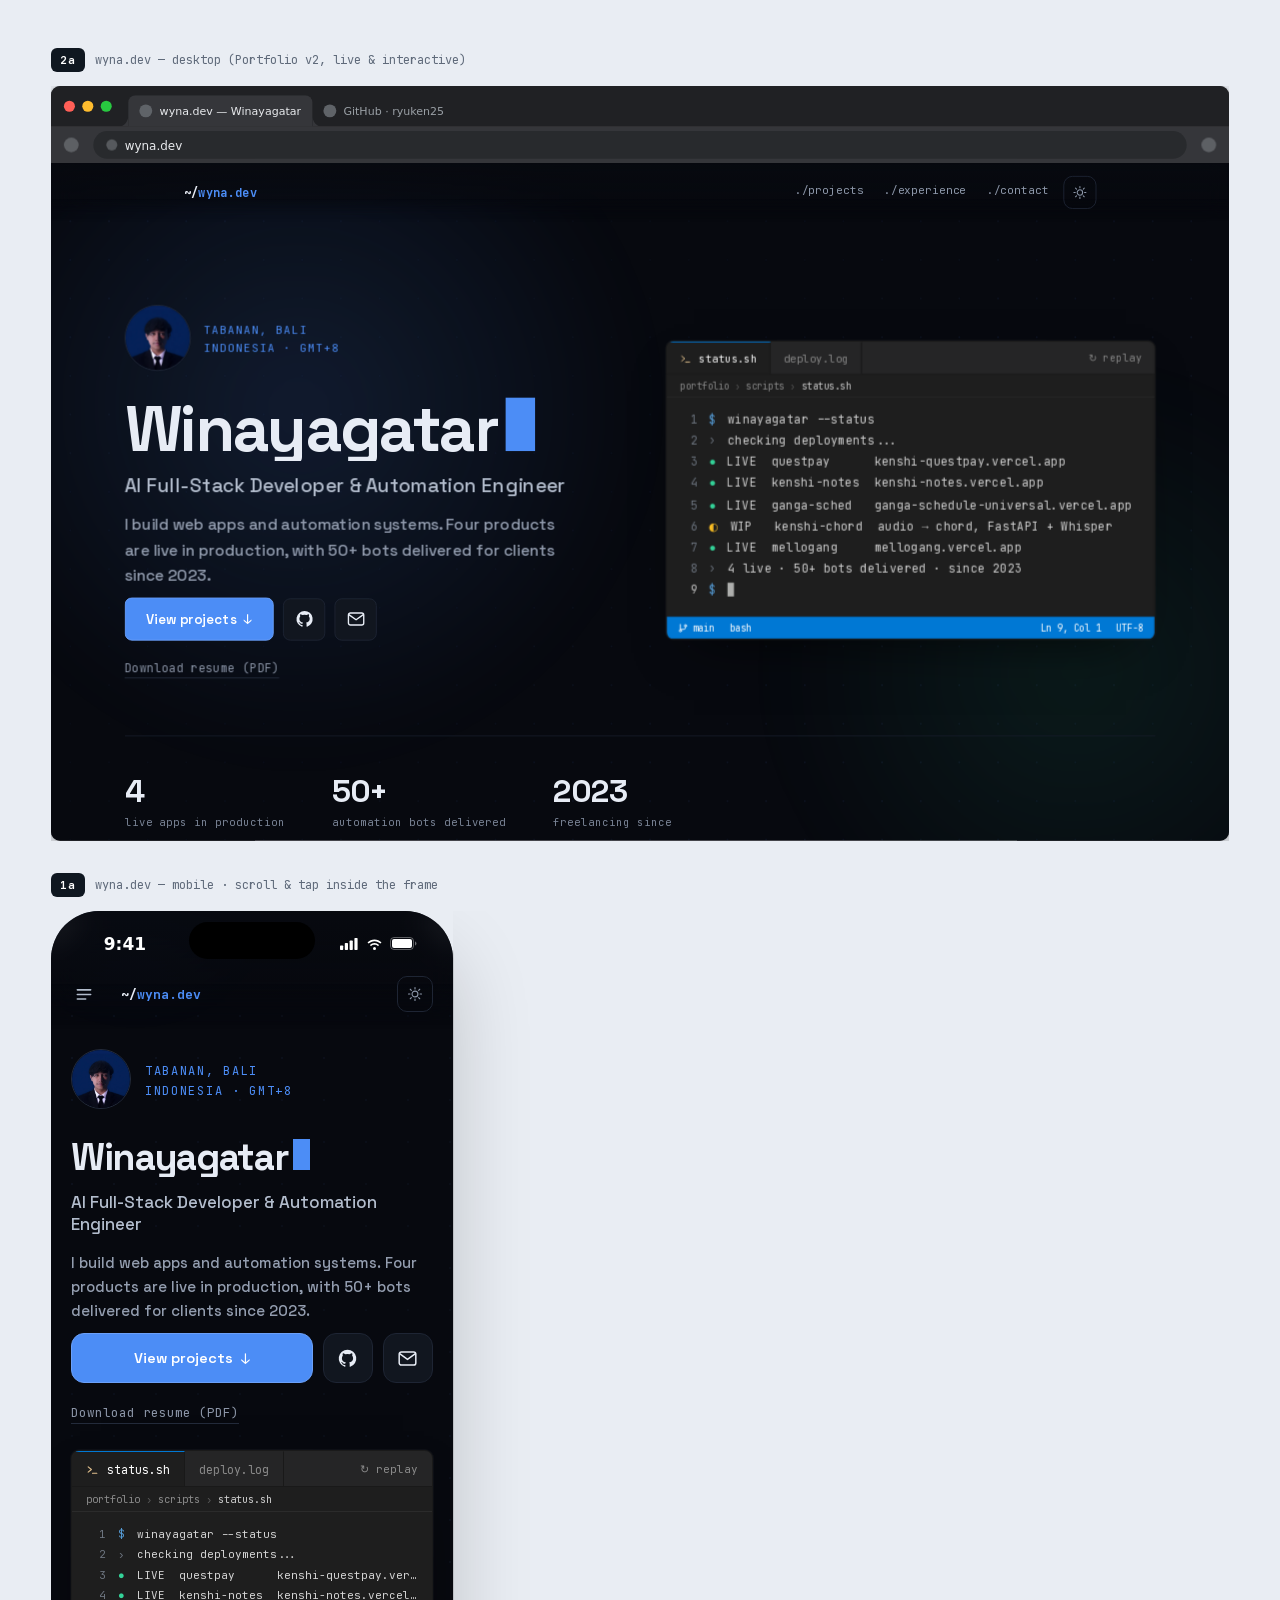
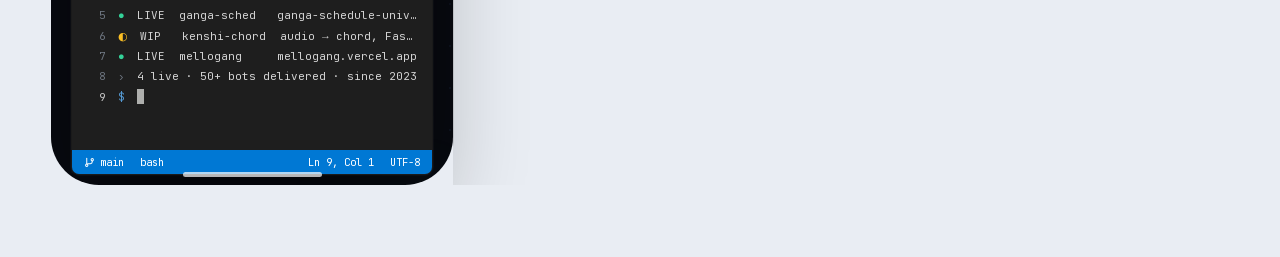
==== commit 42a73c1c: "Zoom each artboard to fit instead of forcing a 1280px document The desktop mockup is 1280px wide, so" ====
--- a/index.html
+++ b/index.html
@@ -1 +1 @@
-<!DOCTYPE html><html lang="en" class="__variable_6b9622 __variable_898c26"><head><meta charSet="utf-8"/><meta name="viewport" content="width=device-width, initial-scale=1"/><link rel="stylesheet" href="/_next/static/css/58061f0545537347.css" data-precedence="next"/><link rel="stylesheet" href="/_next/static/css/da8facfa6fc2034d.css" data-precedence="next"/><link rel="preload" as="script" fetchPriority="low" href="/_next/static/chunks/webpack-224150a793f1cd88.js"/><script src="/_next/static/chunks/fd9d1056-b343dce2f8ea52f7.js" async=""></script><script src="/_next/static/chunks/117-05638baec290ef6c.js" async=""></script><script src="/_next/static/chunks/main-app-f8c101b78b771fcd.js" async=""></script><meta name="theme-color" media="(prefers-color-scheme: dark)" content="#07090f"/><meta name="theme-color" media="(prefers-color-scheme: light)" content="#ffffff"/><title>Winayagatar — AI Full-Stack &amp; Automation Developer</title><meta name="description" content="AI full-stack developer and automation engineer from Bali. Four products live in production and 50+ automation bots delivered for clients since 2023."/><meta name="application-name" content="Winayagatar — Portfolio"/><meta name="author" content="I Made Winayagatar Arya Bhanu"/><meta name="keywords" content="Full-Stack Developer,Automation Engineer,AI Developer,Next.js,TypeScript,Python,Bali,Indonesia,Remote"/><meta name="robots" content="index, follow"/><link rel="canonical" href="https://wyna.dev/"/><meta property="og:title" content="Winayagatar — AI Full-Stack &amp; Automation Developer"/><meta property="og:description" content="AI full-stack developer and automation engineer from Bali. Four products live in production and 50+ automation bots delivered for clients since 2023."/><meta property="og:url" content="https://wyna.dev/"/><meta property="og:site_name" content="Winayagatar"/><meta property="og:image" content="https://wyna.dev/og.png"/><meta property="og:image:width" content="1200"/><meta property="og:image:height" content="630"/><meta property="og:image:alt" content="Winayagatar — AI Full-Stack &amp; Automation Developer"/><meta property="og:type" content="website"/><meta name="twitter:card" content="summary_large_image"/><meta name="twitter:title" content="Winayagatar — AI Full-Stack &amp; Automation Developer"/><meta name="twitter:description" content="AI full-stack developer and automation engineer from Bali. Four products live in production and 50+ automation bots delivered for clients since 2023."/><meta name="twitter:image" content="https://wyna.dev/og.png"/><link rel="icon" href="/icon.svg?43dca28d3ea361ec" type="image/svg+xml" sizes="any"/><script>try{var t=localStorage.getItem("wyna-theme");if(t==="light"||t==="dark")document.documentElement.dataset.theme=t}catch(e){}</script><script src="/_next/static/chunks/polyfills-42372ed130431b0a.js" noModule=""></script></head><body><div class="dc-canvas"><section style="padding:48px clamp(20px,4vw,56px) 16px"><div style="display:flex;flex-wrap:wrap;gap:44px;align-items:flex-start"><div id="2a" style="display:flex;flex-direction:column;gap:14px"><div style="display:flex;align-items:center;gap:10px"><span class="dc-badge">2a</span><span class="dc-caption">wyna.dev — desktop (Portfolio v2, live &amp; interactive)</span></div><div style="width:1280px;height:820px;border-radius:10px;overflow:hidden;box-shadow:0 24px 80px rgba(0,0,0,0.35), 0 0 0 1px rgba(0,0,0,0.1);display:flex;flex-direction:column;background:#35363a;max-width:100%"><div style="display:flex;align-items:center;height:44px;background:#202124;padding-right:8px"><div style="display:flex;gap:8px;padding:0 14px"><div style="width:12px;height:12px;border-radius:50%;background:#ff5f57"></div><div style="width:12px;height:12px;border-radius:50%;background:#febc2e"></div><div style="width:12px;height:12px;border-radius:50%;background:#28c840"></div></div><div style="display:flex;align-items:flex-end;height:100%;padding-left:4px;flex:1"><div style="position:relative;height:34px;align-self:flex-end;padding:0 12px;display:flex;align-items:center;gap:8px;background:#35363a;border-radius:8px 8px 0 0;min-width:120px;max-width:220px;font-family:system-ui, sans-serif;font-size:12px;color:#e8eaed"><svg width="8" height="10" viewBox="0 0 8 10" style="position:absolute;bottom:0;left:-8px;transform:none"><path d="M0 10C2 9 6 8 8 0V10H0Z" fill="#35363a"></path></svg><svg width="8" height="10" viewBox="0 0 8 10" style="position:absolute;bottom:0;right:-8px;transform:scaleX(-1)"><path d="M0 10C2 9 6 8 8 0V10H0Z" fill="#35363a"></path></svg><div style="width:14px;height:14px;border-radius:50%;background:#5f6368;flex-shrink:0"></div><span style="flex:1;white-space:nowrap;overflow:hidden;text-overflow:ellipsis">wyna.dev — Winayagatar</span></div><div style="position:relative;height:34px;align-self:flex-end;padding:0 12px;display:flex;align-items:center;gap:8px;background:transparent;border-radius:8px 8px 0 0;min-width:120px;max-width:220px;font-family:system-ui, sans-serif;font-size:12px;color:#9aa0a6"><div style="width:14px;height:14px;border-radius:50%;background:#5f6368;flex-shrink:0"></div><span style="flex:1;white-space:nowrap;overflow:hidden;text-overflow:ellipsis">GitHub · ryuken25</span></div></div></div><div style="height:40px;background:#35363a;display:flex;align-items:center;gap:4px;padding:0 8px"><div style="width:28px;height:28px;display:flex;align-items:center;justify-content:center"><div style="width:16px;height:16px;border-radius:50%;background:#9aa0a6;opacity:0.4"></div></div><div style="flex:1;height:30px;border-radius:15px;background:#282a2d;display:flex;align-items:center;gap:8px;padding:0 14px;margin:0 6px"><div style="width:12px;height:12px;border-radius:50%;background:#9aa0a6;opacity:0.4"></div><span style="flex:1;color:#e8eaed;font-size:13px;font-family:system-ui, sans-serif">wyna.dev</span></div><div style="width:28px;height:28px;display:flex;align-items:center;justify-content:center"><div style="width:16px;height:16px;border-radius:50%;background:#9aa0a6;opacity:0.4"></div></div></div><div style="flex:1;background:#fff;overflow:auto"><iframe src="/site/" title="wyna.dev desktop version" loading="lazy" style="width:100%;height:100%;min-height:680px;border:none;display:block;background:#07090f"></iframe></div></div></div></div></section><section style="padding:16px clamp(20px,4vw,56px) 72px"><div style="display:flex;flex-wrap:wrap;gap:44px;align-items:flex-start"><div id="1a" style="display:flex;flex-direction:column;gap:14px"><div style="display:flex;align-items:center;gap:10px"><span class="dc-badge">1a</span><span class="dc-caption">wyna.dev — mobile · scroll &amp; tap inside the frame</span></div><div style="width:402px;height:874px;border-radius:48px;overflow:hidden;position:relative;background:#000;box-shadow:0 40px 80px rgba(0,0,0,0.18), 0 0 0 1px rgba(0,0,0,0.12);font-family:-apple-system, system-ui, sans-serif;-webkit-font-smoothing:antialiased;max-width:100%"><div style="position:absolute;top:11px;left:50%;transform:translateX(-50%);width:126px;height:37px;border-radius:24px;background:#000;z-index:50"></div><div style="position:absolute;top:0;left:0;right:0;z-index:10"><div style="display:flex;gap:154px;align-items:center;justify-content:center;padding:21px 24px 19px;box-sizing:border-box;position:relative;z-index:20;width:100%"><div style="flex:1;height:22px;display:flex;align-items:center;justify-content:center;padding-top:1.5px"><span style="font-family:-apple-system, &quot;SF Pro&quot;, system-ui;font-weight:590;font-size:17px;line-height:22px;color:#fff">9:41</span></div><div style="flex:1;height:22px;display:flex;align-items:center;justify-content:center;gap:7px;padding-top:1px;padding-right:1px"><svg width="19" height="12" viewBox="0 0 19 12"><rect x="0" y="7.5" width="3.2" height="4.5" rx="0.7" fill="#fff"></rect><rect x="4.8" y="5" width="3.2" height="7" rx="0.7" fill="#fff"></rect><rect x="9.6" y="2.5" width="3.2" height="9.5" rx="0.7" fill="#fff"></rect><rect x="14.4" y="0" width="3.2" height="12" rx="0.7" fill="#fff"></rect></svg><svg width="17" height="12" viewBox="0 0 17 12"><path d="M8.5 3.2C10.8 3.2 12.9 4.1 14.4 5.6L15.5 4.5C13.7 2.7 11.2 1.5 8.5 1.5C5.8 1.5 3.3 2.7 1.5 4.5L2.6 5.6C4.1 4.1 6.2 3.2 8.5 3.2Z" fill="#fff"></path><path d="M8.5 6.8C9.9 6.8 11.1 7.3 12 8.2L13.1 7.1C11.8 5.9 10.2 5.1 8.5 5.1C6.8 5.1 5.2 5.9 3.9 7.1L5 8.2C5.9 7.3 7.1 6.8 8.5 6.8Z" fill="#fff"></path><circle cx="8.5" cy="10.5" r="1.5" fill="#fff"></circle></svg><svg width="27" height="13" viewBox="0 0 27 13"><rect x="0.5" y="0.5" width="23" height="12" rx="3.5" stroke="#fff" stroke-opacity="0.35" fill="none"></rect><rect x="2" y="2" width="20" height="9" rx="2" fill="#fff"></rect><path d="M25 4.5V8.5C25.8 8.2 26.5 7.2 26.5 6.5C26.5 5.8 25.8 4.8 25 4.5Z" fill="#fff" fill-opacity="0.4"></path></svg></div></div></div><div style="height:100%;display:flex;flex-direction:column"><div style="flex:1;overflow:auto"><iframe src="/site/?chrome=ios" title="wyna.dev mobile version" loading="lazy" style="width:100%;height:100%;border:none;display:block;background:#06070c"></iframe></div></div><div style="position:absolute;bottom:0;left:0;right:0;z-index:60;height:34px;display:flex;justify-content:center;align-items:flex-end;padding-bottom:8px;pointer-events:none"><div style="width:139px;height:5px;border-radius:100px;background:rgba(255,255,255,0.7)"></div></div></div></div></div></section></div><script src="/_next/static/chunks/webpack-224150a793f1cd88.js" async=""></script><script>(self.__next_f=self.__next_f||[]).push([0]);self.__next_f.push([2,null])</script><script>self.__next_f.push([1,"1:HL[\"/_next/static/css/58061f0545537347.css\",\"style\"]\n2:HL[\"/_next/static/css/da8facfa6fc2034d.css\",\"style\"]\n"])</script><script>self.__next_f.push([1,"3:I[2846,[],\"\"]\nb:I[4707,[],\"\"]\nc:I[6423,[],\"\"]\ne:I[1060,[],\"\"]\n7:{\"width\":28,\"height\":28,\"display\":\"flex\",\"alignItems\":\"center\",\"justifyContent\":\"center\"}\na:{\"width\":16,\"height\":16,\"borderRadius\":\"50%\",\"background\":\"#9aa0a6\",\"opacity\":0.4}\n9:{\"style\":\"$a\"}\n8:[\"$\",\"div\",null,\"$9\"]\n6:{\"style\":\"$7\",\"children\":\"$8\"}\n5:[\"$\",\"div\",null,\"$6\"]\nf:[]\n"])</script><script>self.__next_f.push([1,"0:[\"$\",\"$L3\",null,{\"buildId\":\"Q-lFKh3jwASZHz5vhjxbO\",\"assetPrefix\":\"\",\"urlParts\":[\"\",\"\"],\"initialTree\":[\"\",{\"children\":[\"__PAGE__\",{}]},\"$undefined\",\"$undefined\",true],\"initialSeedData\":[\"\",{\"children\":[\"__PAGE__\",{},[[\"$L4\",[\"$\",\"div\",null,{\"className\":\"dc-canvas\",\"children\":[[\"$\",\"section\",null,{\"style\":{\"padding\":\"48px clamp(20px,4vw,56px) 16px\"},\"children\":[\"$\",\"div\",null,{\"style\":{\"display\":\"flex\",\"flexWrap\":\"wrap\",\"gap\":44,\"alignItems\":\"flex-start\"},\"children\":[\"$\",\"div\",null,{\"id\":\"2a\",\"style\":{\"display\":\"flex\",\"flexDirection\":\"column\",\"gap\":14},\"children\":[[\"$\",\"div\",null,{\"style\":{\"display\":\"flex\",\"alignItems\":\"center\",\"gap\":10},\"children\":[[\"$\",\"span\",null,{\"className\":\"dc-badge\",\"children\":\"2a\"}],[\"$\",\"span\",null,{\"className\":\"dc-caption\",\"children\":\"wyna.dev — desktop (Portfolio v2, live \u0026 interactive)\"}]]}],[\"$\",\"div\",null,{\"style\":{\"width\":1280,\"height\":820,\"borderRadius\":10,\"overflow\":\"hidden\",\"boxShadow\":\"0 24px 80px rgba(0,0,0,0.35), 0 0 0 1px rgba(0,0,0,0.1)\",\"display\":\"flex\",\"flexDirection\":\"column\",\"background\":\"#35363a\",\"maxWidth\":\"100%\"},\"children\":[[\"$\",\"div\",null,{\"style\":{\"display\":\"flex\",\"alignItems\":\"center\",\"height\":44,\"background\":\"#202124\",\"paddingRight\":8},\"children\":[[\"$\",\"div\",null,{\"style\":{\"display\":\"flex\",\"gap\":8,\"padding\":\"0 14px\"},\"children\":[[\"$\",\"div\",null,{\"style\":{\"width\":12,\"height\":12,\"borderRadius\":\"50%\",\"background\":\"#ff5f57\"}}],[\"$\",\"div\",null,{\"style\":{\"width\":12,\"height\":12,\"borderRadius\":\"50%\",\"background\":\"#febc2e\"}}],[\"$\",\"div\",null,{\"style\":{\"width\":12,\"height\":12,\"borderRadius\":\"50%\",\"background\":\"#28c840\"}}]]}],[\"$\",\"div\",null,{\"style\":{\"display\":\"flex\",\"alignItems\":\"flex-end\",\"height\":\"100%\",\"paddingLeft\":4,\"flex\":1},\"children\":[[\"$\",\"div\",null,{\"style\":{\"position\":\"relative\",\"height\":34,\"alignSelf\":\"flex-end\",\"padding\":\"0 12px\",\"display\":\"flex\",\"alignItems\":\"center\",\"gap\":8,\"background\":\"#35363a\",\"borderRadius\":\"8px 8px 0 0\",\"minWidth\":120,\"maxWidth\":220,\"fontFamily\":\"system-ui, sans-serif\",\"fontSize\":12,\"color\":\"#e8eaed\"},\"children\":[[\"$\",\"svg\",null,{\"width\":\"8\",\"height\":\"10\",\"viewBox\":\"0 0 8 10\",\"style\":{\"position\":\"absolute\",\"bottom\":0,\"left\":-8,\"transform\":\"none\"},\"children\":[\"$\",\"path\",null,{\"d\":\"M0 10C2 9 6 8 8 0V10H0Z\",\"fill\":\"#35363a\"}]}],[\"$\",\"svg\",null,{\"width\":\"8\",\"height\":\"10\",\"viewBox\":\"0 0 8 10\",\"style\":{\"position\":\"absolute\",\"bottom\":0,\"right\":-8,\"transform\":\"scaleX(-1)\"},\"children\":[\"$\",\"path\",null,{\"d\":\"M0 10C2 9 6 8 8 0V10H0Z\",\"fill\":\"#35363a\"}]}],[\"$\",\"div\",null,{\"style\":{\"width\":14,\"height\":14,\"borderRadius\":\"50%\",\"background\":\"#5f6368\",\"flexShrink\":0}}],[\"$\",\"span\",null,{\"style\":{\"flex\":1,\"whiteSpace\":\"nowrap\",\"overflow\":\"hidden\",\"textOverflow\":\"ellipsis\"},\"children\":\"wyna.dev — Winayagatar\"}]]}],[\"$\",\"div\",null,{\"style\":{\"position\":\"relative\",\"height\":34,\"alignSelf\":\"flex-end\",\"padding\":\"0 12px\",\"display\":\"flex\",\"alignItems\":\"center\",\"gap\":8,\"background\":\"transparent\",\"borderRadius\":\"8px 8px 0 0\",\"minWidth\":120,\"maxWidth\":220,\"fontFamily\":\"system-ui, sans-serif\",\"fontSize\":12,\"color\":\"#9aa0a6\"},\"children\":[false,false,[\"$\",\"div\",null,{\"style\":{\"width\":14,\"height\":14,\"borderRadius\":\"50%\",\"background\":\"#5f6368\",\"flexShrink\":0}}],[\"$\",\"span\",null,{\"style\":{\"flex\":1,\"whiteSpace\":\"nowrap\",\"overflow\":\"hidden\",\"textOverflow\":\"ellipsis\"},\"children\":\"GitHub · ryuken25\"}]]}]]}]]}],[\"$\",\"div\",null,{\"style\":{\"height\":40,\"background\":\"#35363a\",\"display\":\"flex\",\"alignItems\":\"center\",\"gap\":4,\"padding\":\"0 8px\"},\"children\":[[\"$\",\"div\",null,{\"style\":{\"width\":28,\"height\":28,\"display\":\"flex\",\"alignItems\":\"center\",\"justifyContent\":\"center\"},\"children\":[\"$\",\"div\",null,{\"style\":{\"width\":16,\"height\":16,\"borderRadius\":\"50%\",\"background\":\"#9aa0a6\",\"opacity\":0.4}}]}],[\"$\",\"div\",null,{\"style\":{\"flex\":1,\"height\":30,\"borderRadius\":15,\"background\":\"#282a2d\",\"display\":\"flex\",\"alignItems\":\"center\",\"gap\":8,\"padding\":\"0 14px\",\"margin\":\"0 6px\"},\"children\":[[\"$\",\"div\",null,{\"style\":{\"width\":12,\"height\":12,\"borderRadius\":\"50%\",\"background\":\"#9aa0a6\",\"opacity\":0.4}}],[\"$\",\"span\",null,{\"style\":{\"flex\":1,\"color\":\"#e8eaed\",\"fontSize\":13,\"fontFamily\":\"system-ui, sans-serif\"},\"children\":\"wyna.dev\"}]]}],\"$5\"]}],[\"$\",\"div\",null,{\"style\":{\"flex\":1,\"background\":\"#fff\",\"overflow\":\"auto\"},\"children\":[\"$\",\"iframe\",null,{\"src\":\"/site/\",\"title\":\"wyna.dev desktop version\",\"loading\":\"lazy\",\"style\":{\"width\":\"100%\",\"height\":\"100%\",\"minHeight\":680,\"border\":\"none\",\"display\":\"block\",\"background\":\"#07090f\"}}]}]]}]]}]}]}],[\"$\",\"section\",null,{\"style\":{\"padding\":\"16px clamp(20px,4vw,56px) 72px\"},\"children\":[\"$\",\"div\",null,{\"style\":{\"display\":\"flex\",\"flexWrap\":\"wrap\",\"gap\":44,\"alignItems\":\"flex-start\"},\"children\":[\"$\",\"div\",null,{\"id\":\"1a\",\"style\":{\"display\":\"flex\",\"flexDirection\":\"column\",\"gap\":14},\"children\":[[\"$\",\"div\",null,{\"style\":{\"display\":\"flex\",\"alignItems\":\"center\",\"gap\":10},\"children\":[[\"$\",\"span\",null,{\"className\":\"dc-badge\",\"children\":\"1a\"}],[\"$\",\"span\",null,{\"className\":\"dc-caption\",\"children\":\"wyna.dev — mobile · scroll \u0026 tap inside the frame\"}]]}],[\"$\",\"div\",null,{\"style\":{\"width\":402,\"height\":874,\"borderRadius\":48,\"overflow\":\"hidden\",\"position\":\"relative\",\"background\":\"#000\",\"boxShadow\":\"0 40px 80px rgba(0,0,0,0.18), 0 0 0 1px rgba(0,0,0,0.12)\",\"fontFamily\":\"-apple-system, system-ui, sans-serif\",\"WebkitFontSmoothing\":\"antialiased\",\"maxWidth\":\"100%\"},\"children\":[[\"$\",\"div\",null,{\"style\":{\"position\":\"absolute\",\"top\":11,\"left\":\"50%\",\"transform\":\"translateX(-50%)\",\"width\":126,\"height\":37,\"borderRadius\":24,\"background\":\"#000\",\"zIndex\":50}}],[\"$\",\"div\",null,{\"style\":{\"position\":\"absolute\",\"top\":0,\"left\":0,\"right\":0,\"zIndex\":10},\"children\":[\"$\",\"div\",null,{\"style\":{\"display\":\"flex\",\"gap\":154,\"alignItems\":\"center\",\"justifyContent\":\"center\",\"padding\":\"21px 24px 19px\",\"boxSizing\":\"border-box\",\"position\":\"relative\",\"zIndex\":20,\"width\":\"100%\"},\"children\":[[\"$\",\"div\",null,{\"style\":{\"flex\":1,\"height\":22,\"display\":\"flex\",\"alignItems\":\"center\",\"justifyContent\":\"center\",\"paddingTop\":1.5},\"children\":[\"$\",\"span\",null,{\"style\":{\"fontFamily\":\"-apple-system, \\\"SF Pro\\\", system-ui\",\"fontWeight\":590,\"fontSize\":17,\"lineHeight\":\"22px\",\"color\":\"#fff\"},\"children\":\"9:41\"}]}],[\"$\",\"div\",null,{\"style\":{\"flex\":1,\"height\":22,\"display\":\"flex\",\"alignItems\":\"center\",\"justifyContent\":\"center\",\"gap\":7,\"paddingTop\":1,\"paddingRight\":1},\"children\":[[\"$\",\"svg\",null,{\"width\":\"19\",\"height\":\"12\",\"viewBox\":\"0 0 19 12\",\"children\":[[\"$\",\"rect\",null,{\"x\":\"0\",\"y\":\"7.5\",\"width\":\"3.2\",\"height\":\"4.5\",\"rx\":\"0.7\",\"fill\":\"#fff\"}],[\"$\",\"rect\",null,{\"x\":\"4.8\",\"y\":\"5\",\"width\":\"3.2\",\"height\":\"7\",\"rx\":\"0.7\",\"fill\":\"#fff\"}],[\"$\",\"rect\",null,{\"x\":\"9.6\",\"y\":\"2.5\",\"width\":\"3.2\",\"height\":\"9.5\",\"rx\":\"0.7\",\"fill\":\"#fff\"}],[\"$\",\"rect\",null,{\"x\":\"14.4\",\"y\":\"0\",\"width\":\"3.2\",\"height\":\"12\",\"rx\":\"0.7\",\"fill\":\"#fff\"}]]}],[\"$\",\"svg\",null,{\"width\":\"17\",\"height\":\"12\",\"viewBox\":\"0 0 17 12\",\"children\":[[\"$\",\"path\",null,{\"d\":\"M8.5 3.2C10.8 3.2 12.9 4.1 14.4 5.6L15.5 4.5C13.7 2.7 11.2 1.5 8.5 1.5C5.8 1.5 3.3 2.7 1.5 4.5L2.6 5.6C4.1 4.1 6.2 3.2 8.5 3.2Z\",\"fill\":\"#fff\"}],[\"$\",\"path\",null,{\"d\":\"M8.5 6.8C9.9 6.8 11.1 7.3 12 8.2L13.1 7.1C11.8 5.9 10.2 5.1 8.5 5.1C6.8 5.1 5.2 5.9 3.9 7.1L5 8.2C5.9 7.3 7.1 6.8 8.5 6.8Z\",\"fill\":\"#fff\"}],[\"$\",\"circle\",null,{\"cx\":\"8.5\",\"cy\":\"10.5\",\"r\":\"1.5\",\"fill\":\"#fff\"}]]}],[\"$\",\"svg\",null,{\"width\":\"27\",\"height\":\"13\",\"viewBox\":\"0 0 27 13\",\"children\":[[\"$\",\"rect\",null,{\"x\":\"0.5\",\"y\":\"0.5\",\"width\":\"23\",\"height\":\"12\",\"rx\":\"3.5\",\"stroke\":\"#fff\",\"strokeOpacity\":\"0.35\",\"fill\":\"none\"}],[\"$\",\"rect\",null,{\"x\":\"2\",\"y\":\"2\",\"width\":\"20\",\"height\":\"9\",\"rx\":\"2\",\"fill\":\"#fff\"}],[\"$\",\"path\",null,{\"d\":\"M25 4.5V8.5C25.8 8.2 26.5 7.2 26.5 6.5C26.5 5.8 25.8 4.8 25 4.5Z\",\"fill\":\"#fff\",\"fillOpacity\":\"0.4\"}]]}]]}]]}]}],[\"$\",\"div\",null,{\"style\":{\"height\":\"100%\",\"display\":\"flex\",\"flexDirection\":\"column\"},\"children\":[\"$\",\"div\",null,{\"style\":{\"flex\":1,\"overflow\":\"auto\"},\"children\":[\"$\",\"iframe\",null,{\"src\":\"/site/?chrome=ios\",\"title\":\"wyna.dev mobile version\",\"loading\":\"lazy\",\"style\":{\"width\":\"100%\",\"height\":\"100%\",\"border\":\"none\",\"display\":\"block\",\"background\":\"#06070c\"}}]}]}],[\"$\",\"div\",null,{\"style\":{\"position\":\"absolute\",\"bottom\":0,\"left\":0,\"right\":0,\"zIndex\":60,\"height\":34,\"display\":\"flex\",\"justifyContent\":\"center\",\"alignItems\":\"flex-end\",\"paddingBottom\":8,\"pointerEvents\":\"none\"},\"children\":[\"$\",\"div\",null,{\"style\":{\"width\":139,\"height\":5,\"borderRadius\":100,\"background\":\"rgba(255,255,255,0.7)\"}}]}]]}]]}]}]}]]}],[[\"$\",\"link\",\"0\",{\"rel\":\"stylesheet\",\"href\":\"/_next/static/css/da8facfa6fc2034d.css\",\"precedence\":\"next\",\"crossOrigin\":\"$undefined\"}]]],null],null]},[[[[\"$\",\"link\",\"0\",{\"rel\":\"stylesheet\",\"href\":\"/_next/static/css/58061f0545537347.css\",\"precedence\":\"next\",\"crossOrigin\":\"$undefined\"}]],[\"$\",\"html\",null,{\"lang\":\"en\",\"className\":\"__variable_6b9622 __variable_898c26\",\"children\":[[\"$\",\"head\",null,{\"children\":[\"$\",\"script\",null,{\"dangerouslySetInnerHTML\":{\"__html\":\"try{var t=localStorage.getItem(\\\"wyna-theme\\\");if(t===\\\"light\\\"||t===\\\"dark\\\")document.documentElement.dataset.theme=t}catch(e){}\"}}]}],[\"$\",\"body\",null,{\"children\":[\"$\",\"$Lb\",null,{\"parallelRouterKey\":\"children\",\"segmentPath\":[\"children\"],\"error\":\"$undefined\",\"errorStyles\":\"$undefined\",\"errorScripts\":\"$undefined\",\"template\":[\"$\",\"$Lc\",null,{}],\"templateStyles\":\"$undefined\",\"templateScripts\":\"$undefined\",\"notFound\":[[\"$\",\"title\",null,{\"children\":\"404: This page could not be found.\"}],[\"$\",\"div\",null,{\"style\":{\"fontFamily\":\"system-ui,\\\"Segoe UI\\\",Roboto,Helvetica,Arial,sans-serif,\\\"Apple Color Emoji\\\",\\\"Segoe UI Emoji\\\"\",\"height\":\"100vh\",\"textAlign\":\"center\",\"display\":\"flex\",\"flexDirection\":\"column\",\"alignItems\":\"center\",\"justifyContent\":\"center\"},\"children\":[\"$\",\"div\",null,{\"children\":[[\"$\",\"style\",null,{\"dangerouslySetInnerHTML\":{\"__html\":\"body{color:#000;background:#fff;margin:0}.next-error-h1{border-right:1px solid rgba(0,0,0,.3)}@media (prefers-color-scheme:dark){body{color:#fff;background:#000}.next-error-h1{border-right:1px solid rgba(255,255,255,.3)}}\"}}],[\"$\",\"h1\",null,{\"className\":\"next-error-h1\",\"style\":{\"display\":\"inline-block\",\"margin\":\"0 20px 0 0\",\"padding\":\"0 23px 0 0\",\"fontSize\":24,\"fontWeight\":500,\"verticalAlign\":\"top\",\"lineHeight\":\"49px\"},\"children\":\"404\"}],[\"$\",\"div\",null,{\"style\":{\"display\":\"inline-block\"},\"children\":[\"$\",\"h2\",null,{\"style\":{\"fontSize\":14,\"fontWeight\":400,\"lineHeight\":\"49px\",\"margin\":0},\"children\":\"This page could not be found.\"}]}]]}]}]],\"notFoundStyles\":[]}]}]]}]],null],null],\"couldBeIntercepted\":false,\"initialHead\":[null,\"$Ld\"],\"globalErrorComponent\":\"$e\",\"missingSlots\":\"$Wf\"}]\n"])</script><script>self.__next_f.push([1,"d:[[\"$\",\"meta\",\"0\",{\"name\":\"viewport\",\"content\":\"width=device-width, initial-scale=1\"}],[\"$\",\"meta\",\"1\",{\"name\":\"theme-color\",\"media\":\"(prefers-color-scheme: dark)\",\"content\":\"#07090f\"}],[\"$\",\"meta\",\"2\",{\"name\":\"theme-color\",\"media\":\"(prefers-color-scheme: light)\",\"content\":\"#ffffff\"}],[\"$\",\"meta\",\"3\",{\"charSet\":\"utf-8\"}],[\"$\",\"title\",\"4\",{\"children\":\"Winayagatar — AI Full-Stack \u0026 Automation Developer\"}],[\"$\",\"meta\",\"5\",{\"name\":\"description\",\"content\":\"AI full-stack developer and automation engineer from Bali. Four products live in production and 50+ automation bots delivered for clients since 2023.\"}],[\"$\",\"meta\",\"6\",{\"name\":\"application-name\",\"content\":\"Winayagatar — Portfolio\"}],[\"$\",\"meta\",\"7\",{\"name\":\"author\",\"content\":\"I Made Winayagatar Arya Bhanu\"}],[\"$\",\"meta\",\"8\",{\"name\":\"keywords\",\"content\":\"Full-Stack Developer,Automation Engineer,AI Developer,Next.js,TypeScript,Python,Bali,Indonesia,Remote\"}],[\"$\",\"meta\",\"9\",{\"name\":\"robots\",\"content\":\"index, follow\"}],[\"$\",\"link\",\"10\",{\"rel\":\"canonical\",\"href\":\"https://wyna.dev/\"}],[\"$\",\"meta\",\"11\",{\"property\":\"og:title\",\"content\":\"Winayagatar — AI Full-Stack \u0026 Automation Developer\"}],[\"$\",\"meta\",\"12\",{\"property\":\"og:description\",\"content\":\"AI full-stack developer and automation engineer from Bali. Four products live in production and 50+ automation bots delivered for clients since 2023.\"}],[\"$\",\"meta\",\"13\",{\"property\":\"og:url\",\"content\":\"https://wyna.dev/\"}],[\"$\",\"meta\",\"14\",{\"property\":\"og:site_name\",\"content\":\"Winayagatar\"}],[\"$\",\"meta\",\"15\",{\"property\":\"og:image\",\"content\":\"https://wyna.dev/og.png\"}],[\"$\",\"meta\",\"16\",{\"property\":\"og:image:width\",\"content\":\"1200\"}],[\"$\",\"meta\",\"17\",{\"property\":\"og:image:height\",\"content\":\"630\"}],[\"$\",\"meta\",\"18\",{\"property\":\"og:image:alt\",\"content\":\"Winayagatar — AI Full-Stack \u0026 Automation Developer\"}],[\"$\",\"meta\",\"19\",{\"property\":\"og:type\",\"content\":\"website\"}],[\"$\",\"meta\",\"20\",{\"name\":\"twitter:card\",\"content\":\"summary_large_image\"}],[\"$\",\"meta\",\"21\",{\"name\":\"twitter:title\",\"content\":\"Winayagatar — AI Full-Stack \u0026 Automation Developer\"}],[\"$\",\"meta\",\"22\",{\"name\":\"twitter:description\",\"content\":\"AI full-stack developer and automation engineer from Bali. Four products live in production and 50+ automation bots delivered for clients since 2023.\"}],[\"$\",\"meta\",\"23\",{\"name\":\"twitter:image\",\"content\":\"https://wyna.dev/og.png\"}],[\"$\",\"link\",\"24\",{\"rel\":\"icon\",\"href\":\"/icon.svg?43dca28d3ea361ec\",\"type\":\"image/svg+xml\",\"sizes\":\"any\"}]]\n"])</script><script>self.__next_f.push([1,"4:null\n"])</script></body></html>+<!DOCTYPE html><html lang="en" class="__variable_6b9622 __variable_898c26"><head><meta charSet="utf-8"/><meta name="viewport" content="width=device-width, initial-scale=1"/><link rel="stylesheet" href="/_next/static/css/58061f0545537347.css" data-precedence="next"/><link rel="stylesheet" href="/_next/static/css/123cd24e73aec645.css" data-precedence="next"/><link rel="preload" as="script" fetchPriority="low" href="/_next/static/chunks/webpack-224150a793f1cd88.js"/><script src="/_next/static/chunks/fd9d1056-b343dce2f8ea52f7.js" async=""></script><script src="/_next/static/chunks/117-05638baec290ef6c.js" async=""></script><script src="/_next/static/chunks/main-app-f8c101b78b771fcd.js" async=""></script><script src="/_next/static/chunks/app/page-62eb7bbc06b8af81.js" async=""></script><meta name="theme-color" media="(prefers-color-scheme: dark)" content="#07090f"/><meta name="theme-color" media="(prefers-color-scheme: light)" content="#ffffff"/><title>Winayagatar — AI Full-Stack &amp; Automation Developer</title><meta name="description" content="AI full-stack developer and automation engineer from Bali. Four products live in production and 50+ automation bots delivered for clients since 2023."/><meta name="application-name" content="Winayagatar — Portfolio"/><meta name="author" content="I Made Winayagatar Arya Bhanu"/><meta name="keywords" content="Full-Stack Developer,Automation Engineer,AI Developer,Next.js,TypeScript,Python,Bali,Indonesia,Remote"/><meta name="robots" content="index, follow"/><link rel="canonical" href="https://wyna.dev/"/><meta property="og:title" content="Winayagatar — AI Full-Stack &amp; Automation Developer"/><meta property="og:description" content="AI full-stack developer and automation engineer from Bali. Four products live in production and 50+ automation bots delivered for clients since 2023."/><meta property="og:url" content="https://wyna.dev/"/><meta property="og:site_name" content="Winayagatar"/><meta property="og:image" content="https://wyna.dev/og.png"/><meta property="og:image:width" content="1200"/><meta property="og:image:height" content="630"/><meta property="og:image:alt" content="Winayagatar — AI Full-Stack &amp; Automation Developer"/><meta property="og:type" content="website"/><meta name="twitter:card" content="summary_large_image"/><meta name="twitter:title" content="Winayagatar — AI Full-Stack &amp; Automation Developer"/><meta name="twitter:description" content="AI full-stack developer and automation engineer from Bali. Four products live in production and 50+ automation bots delivered for clients since 2023."/><meta name="twitter:image" content="https://wyna.dev/og.png"/><link rel="icon" href="/icon.svg?43dca28d3ea361ec" type="image/svg+xml" sizes="any"/><script>try{var t=localStorage.getItem("wyna-theme");if(t==="light"||t==="dark")document.documentElement.dataset.theme=t}catch(e){}</script><script src="/_next/static/chunks/polyfills-42372ed130431b0a.js" noModule=""></script></head><body><div class="dc-canvas"><section style="padding:48px clamp(20px,4vw,56px) 16px"><div style="display:flex;flex-wrap:wrap;gap:44px;align-items:flex-start"><div id="2a" style="display:flex;flex-direction:column;gap:14px"><div style="display:flex;align-items:center;gap:10px"><span class="dc-badge">2a</span><span class="dc-caption">wyna.dev — desktop (Portfolio v2, live &amp; interactive)</span></div><div class="dc-fit" style="height:820px"><div style="width:1280px;height:820px;transform:scale(1);transform-origin:top left"><div style="width:1280px;height:820px;border-radius:10px;overflow:hidden;box-shadow:0 24px 80px rgba(0,0,0,0.35), 0 0 0 1px rgba(0,0,0,0.1);display:flex;flex-direction:column;background:#35363a;max-width:100%"><div style="display:flex;align-items:center;height:44px;background:#202124;padding-right:8px"><div style="display:flex;gap:8px;padding:0 14px"><div style="width:12px;height:12px;border-radius:50%;background:#ff5f57"></div><div style="width:12px;height:12px;border-radius:50%;background:#febc2e"></div><div style="width:12px;height:12px;border-radius:50%;background:#28c840"></div></div><div style="display:flex;align-items:flex-end;height:100%;padding-left:4px;flex:1"><div style="position:relative;height:34px;align-self:flex-end;padding:0 12px;display:flex;align-items:center;gap:8px;background:#35363a;border-radius:8px 8px 0 0;min-width:120px;max-width:220px;font-family:system-ui, sans-serif;font-size:12px;color:#e8eaed"><svg width="8" height="10" viewBox="0 0 8 10" style="position:absolute;bottom:0;left:-8px;transform:none"><path d="M0 10C2 9 6 8 8 0V10H0Z" fill="#35363a"></path></svg><svg width="8" height="10" viewBox="0 0 8 10" style="position:absolute;bottom:0;right:-8px;transform:scaleX(-1)"><path d="M0 10C2 9 6 8 8 0V10H0Z" fill="#35363a"></path></svg><div style="width:14px;height:14px;border-radius:50%;background:#5f6368;flex-shrink:0"></div><span style="flex:1;white-space:nowrap;overflow:hidden;text-overflow:ellipsis">wyna.dev — Winayagatar</span></div><div style="position:relative;height:34px;align-self:flex-end;padding:0 12px;display:flex;align-items:center;gap:8px;background:transparent;border-radius:8px 8px 0 0;min-width:120px;max-width:220px;font-family:system-ui, sans-serif;font-size:12px;color:#9aa0a6"><div style="width:14px;height:14px;border-radius:50%;background:#5f6368;flex-shrink:0"></div><span style="flex:1;white-space:nowrap;overflow:hidden;text-overflow:ellipsis">GitHub · ryuken25</span></div></div></div><div style="height:40px;background:#35363a;display:flex;align-items:center;gap:4px;padding:0 8px"><div style="width:28px;height:28px;display:flex;align-items:center;justify-content:center"><div style="width:16px;height:16px;border-radius:50%;background:#9aa0a6;opacity:0.4"></div></div><div style="flex:1;height:30px;border-radius:15px;background:#282a2d;display:flex;align-items:center;gap:8px;padding:0 14px;margin:0 6px"><div style="width:12px;height:12px;border-radius:50%;background:#9aa0a6;opacity:0.4"></div><span style="flex:1;color:#e8eaed;font-size:13px;font-family:system-ui, sans-serif">wyna.dev</span></div><div style="width:28px;height:28px;display:flex;align-items:center;justify-content:center"><div style="width:16px;height:16px;border-radius:50%;background:#9aa0a6;opacity:0.4"></div></div></div><div style="flex:1;background:#fff;overflow:auto"><iframe src="/site/" title="wyna.dev desktop version" loading="lazy" style="width:100%;height:100%;min-height:680px;border:none;display:block;background:#07090f"></iframe></div></div></div></div></div></div></section><section style="padding:16px clamp(20px,4vw,56px) 72px"><div style="display:flex;flex-wrap:wrap;gap:44px;align-items:flex-start"><div id="1a" style="display:flex;flex-direction:column;gap:14px"><div style="display:flex;align-items:center;gap:10px"><span class="dc-badge">1a</span><span class="dc-caption">wyna.dev — mobile · scroll &amp; tap inside the frame</span></div><div class="dc-fit" style="height:874px"><div style="width:402px;height:874px;transform:scale(1);transform-origin:top left"><div style="width:402px;height:874px;border-radius:48px;overflow:hidden;position:relative;background:#000;box-shadow:0 40px 80px rgba(0,0,0,0.18), 0 0 0 1px rgba(0,0,0,0.12);font-family:-apple-system, system-ui, sans-serif;-webkit-font-smoothing:antialiased;max-width:100%"><div style="position:absolute;top:11px;left:50%;transform:translateX(-50%);width:126px;height:37px;border-radius:24px;background:#000;z-index:50"></div><div style="position:absolute;top:0;left:0;right:0;z-index:10"><div style="display:flex;gap:154px;align-items:center;justify-content:center;padding:21px 24px 19px;box-sizing:border-box;position:relative;z-index:20;width:100%"><div style="flex:1;height:22px;display:flex;align-items:center;justify-content:center;padding-top:1.5px"><span style="font-family:-apple-system, &quot;SF Pro&quot;, system-ui;font-weight:590;font-size:17px;line-height:22px;color:#fff">9:41</span></div><div style="flex:1;height:22px;display:flex;align-items:center;justify-content:center;gap:7px;padding-top:1px;padding-right:1px"><svg width="19" height="12" viewBox="0 0 19 12"><rect x="0" y="7.5" width="3.2" height="4.5" rx="0.7" fill="#fff"></rect><rect x="4.8" y="5" width="3.2" height="7" rx="0.7" fill="#fff"></rect><rect x="9.6" y="2.5" width="3.2" height="9.5" rx="0.7" fill="#fff"></rect><rect x="14.4" y="0" width="3.2" height="12" rx="0.7" fill="#fff"></rect></svg><svg width="17" height="12" viewBox="0 0 17 12"><path d="M8.5 3.2C10.8 3.2 12.9 4.1 14.4 5.6L15.5 4.5C13.7 2.7 11.2 1.5 8.5 1.5C5.8 1.5 3.3 2.7 1.5 4.5L2.6 5.6C4.1 4.1 6.2 3.2 8.5 3.2Z" fill="#fff"></path><path d="M8.5 6.8C9.9 6.8 11.1 7.3 12 8.2L13.1 7.1C11.8 5.9 10.2 5.1 8.5 5.1C6.8 5.1 5.2 5.9 3.9 7.1L5 8.2C5.9 7.3 7.1 6.8 8.5 6.8Z" fill="#fff"></path><circle cx="8.5" cy="10.5" r="1.5" fill="#fff"></circle></svg><svg width="27" height="13" viewBox="0 0 27 13"><rect x="0.5" y="0.5" width="23" height="12" rx="3.5" stroke="#fff" stroke-opacity="0.35" fill="none"></rect><rect x="2" y="2" width="20" height="9" rx="2" fill="#fff"></rect><path d="M25 4.5V8.5C25.8 8.2 26.5 7.2 26.5 6.5C26.5 5.8 25.8 4.8 25 4.5Z" fill="#fff" fill-opacity="0.4"></path></svg></div></div></div><div style="height:100%;display:flex;flex-direction:column"><div style="flex:1;overflow:auto"><iframe src="/site/?chrome=ios" title="wyna.dev mobile version" loading="lazy" style="width:100%;height:100%;border:none;display:block;background:#06070c"></iframe></div></div><div style="position:absolute;bottom:0;left:0;right:0;z-index:60;height:34px;display:flex;justify-content:center;align-items:flex-end;padding-bottom:8px;pointer-events:none"><div style="width:139px;height:5px;border-radius:100px;background:rgba(255,255,255,0.7)"></div></div></div></div></div></div></div></section></div><script src="/_next/static/chunks/webpack-224150a793f1cd88.js" async=""></script><script>(self.__next_f=self.__next_f||[]).push([0]);self.__next_f.push([2,null])</script><script>self.__next_f.push([1,"1:HL[\"/_next/static/css/58061f0545537347.css\",\"style\"]\n2:HL[\"/_next/static/css/123cd24e73aec645.css\",\"style\"]\n"])</script><script>self.__next_f.push([1,"3:I[2846,[],\"\"]\n5:I[8806,[\"931\",\"static/chunks/app/page-62eb7bbc06b8af81.js\"],\"default\"]\nc:I[4707,[],\"\"]\nd:I[6423,[],\"\"]\nf:I[1060,[],\"\"]\n8:{\"width\":28,\"height\":28,\"display\":\"flex\",\"alignItems\":\"center\",\"justifyContent\":\"center\"}\nb:{\"width\":16,\"height\":16,\"borderRadius\":\"50%\",\"background\":\"#9aa0a6\",\"opacity\":0.4}\na:{\"style\":\"$b\"}\n9:[\"$\",\"div\",null,\"$a\"]\n7:{\"style\":\"$8\",\"children\":\"$9\"}\n6:[\"$\",\"div\",null,\"$7\"]\n10:[]\n"])</script><script>self.__next_f.push([1,"0:[\"$\",\"$L3\",null,{\"buildId\":\"CGKayI3NF8XUdogEScr3k\",\"assetPrefix\":\"\",\"urlParts\":[\"\",\"\"],\"initialTree\":[\"\",{\"children\":[\"__PAGE__\",{}]},\"$undefined\",\"$undefined\",true],\"initialSeedData\":[\"\",{\"children\":[\"__PAGE__\",{},[[\"$L4\",[\"$\",\"div\",null,{\"className\":\"dc-canvas\",\"children\":[[\"$\",\"section\",null,{\"style\":{\"padding\":\"48px clamp(20px,4vw,56px) 16px\"},\"children\":[\"$\",\"div\",null,{\"style\":{\"display\":\"flex\",\"flexWrap\":\"wrap\",\"gap\":44,\"alignItems\":\"flex-start\"},\"children\":[\"$\",\"div\",null,{\"id\":\"2a\",\"style\":{\"display\":\"flex\",\"flexDirection\":\"column\",\"gap\":14},\"children\":[[\"$\",\"div\",null,{\"style\":{\"display\":\"flex\",\"alignItems\":\"center\",\"gap\":10},\"children\":[[\"$\",\"span\",null,{\"className\":\"dc-badge\",\"children\":\"2a\"}],[\"$\",\"span\",null,{\"className\":\"dc-caption\",\"children\":\"wyna.dev — desktop (Portfolio v2, live \u0026 interactive)\"}]]}],[\"$\",\"$L5\",null,{\"width\":1280,\"height\":820,\"children\":[\"$\",\"div\",null,{\"style\":{\"width\":1280,\"height\":820,\"borderRadius\":10,\"overflow\":\"hidden\",\"boxShadow\":\"0 24px 80px rgba(0,0,0,0.35), 0 0 0 1px rgba(0,0,0,0.1)\",\"display\":\"flex\",\"flexDirection\":\"column\",\"background\":\"#35363a\",\"maxWidth\":\"100%\"},\"children\":[[\"$\",\"div\",null,{\"style\":{\"display\":\"flex\",\"alignItems\":\"center\",\"height\":44,\"background\":\"#202124\",\"paddingRight\":8},\"children\":[[\"$\",\"div\",null,{\"style\":{\"display\":\"flex\",\"gap\":8,\"padding\":\"0 14px\"},\"children\":[[\"$\",\"div\",null,{\"style\":{\"width\":12,\"height\":12,\"borderRadius\":\"50%\",\"background\":\"#ff5f57\"}}],[\"$\",\"div\",null,{\"style\":{\"width\":12,\"height\":12,\"borderRadius\":\"50%\",\"background\":\"#febc2e\"}}],[\"$\",\"div\",null,{\"style\":{\"width\":12,\"height\":12,\"borderRadius\":\"50%\",\"background\":\"#28c840\"}}]]}],[\"$\",\"div\",null,{\"style\":{\"display\":\"flex\",\"alignItems\":\"flex-end\",\"height\":\"100%\",\"paddingLeft\":4,\"flex\":1},\"children\":[[\"$\",\"div\",null,{\"style\":{\"position\":\"relative\",\"height\":34,\"alignSelf\":\"flex-end\",\"padding\":\"0 12px\",\"display\":\"flex\",\"alignItems\":\"center\",\"gap\":8,\"background\":\"#35363a\",\"borderRadius\":\"8px 8px 0 0\",\"minWidth\":120,\"maxWidth\":220,\"fontFamily\":\"system-ui, sans-serif\",\"fontSize\":12,\"color\":\"#e8eaed\"},\"children\":[[\"$\",\"svg\",null,{\"width\":\"8\",\"height\":\"10\",\"viewBox\":\"0 0 8 10\",\"style\":{\"position\":\"absolute\",\"bottom\":0,\"left\":-8,\"transform\":\"none\"},\"children\":[\"$\",\"path\",null,{\"d\":\"M0 10C2 9 6 8 8 0V10H0Z\",\"fill\":\"#35363a\"}]}],[\"$\",\"svg\",null,{\"width\":\"8\",\"height\":\"10\",\"viewBox\":\"0 0 8 10\",\"style\":{\"position\":\"absolute\",\"bottom\":0,\"right\":-8,\"transform\":\"scaleX(-1)\"},\"children\":[\"$\",\"path\",null,{\"d\":\"M0 10C2 9 6 8 8 0V10H0Z\",\"fill\":\"#35363a\"}]}],[\"$\",\"div\",null,{\"style\":{\"width\":14,\"height\":14,\"borderRadius\":\"50%\",\"background\":\"#5f6368\",\"flexShrink\":0}}],[\"$\",\"span\",null,{\"style\":{\"flex\":1,\"whiteSpace\":\"nowrap\",\"overflow\":\"hidden\",\"textOverflow\":\"ellipsis\"},\"children\":\"wyna.dev — Winayagatar\"}]]}],[\"$\",\"div\",null,{\"style\":{\"position\":\"relative\",\"height\":34,\"alignSelf\":\"flex-end\",\"padding\":\"0 12px\",\"display\":\"flex\",\"alignItems\":\"center\",\"gap\":8,\"background\":\"transparent\",\"borderRadius\":\"8px 8px 0 0\",\"minWidth\":120,\"maxWidth\":220,\"fontFamily\":\"system-ui, sans-serif\",\"fontSize\":12,\"color\":\"#9aa0a6\"},\"children\":[false,false,[\"$\",\"div\",null,{\"style\":{\"width\":14,\"height\":14,\"borderRadius\":\"50%\",\"background\":\"#5f6368\",\"flexShrink\":0}}],[\"$\",\"span\",null,{\"style\":{\"flex\":1,\"whiteSpace\":\"nowrap\",\"overflow\":\"hidden\",\"textOverflow\":\"ellipsis\"},\"children\":\"GitHub · ryuken25\"}]]}]]}]]}],[\"$\",\"div\",null,{\"style\":{\"height\":40,\"background\":\"#35363a\",\"display\":\"flex\",\"alignItems\":\"center\",\"gap\":4,\"padding\":\"0 8px\"},\"children\":[[\"$\",\"div\",null,{\"style\":{\"width\":28,\"height\":28,\"display\":\"flex\",\"alignItems\":\"center\",\"justifyContent\":\"center\"},\"children\":[\"$\",\"div\",null,{\"style\":{\"width\":16,\"height\":16,\"borderRadius\":\"50%\",\"background\":\"#9aa0a6\",\"opacity\":0.4}}]}],[\"$\",\"div\",null,{\"style\":{\"flex\":1,\"height\":30,\"borderRadius\":15,\"background\":\"#282a2d\",\"display\":\"flex\",\"alignItems\":\"center\",\"gap\":8,\"padding\":\"0 14px\",\"margin\":\"0 6px\"},\"children\":[[\"$\",\"div\",null,{\"style\":{\"width\":12,\"height\":12,\"borderRadius\":\"50%\",\"background\":\"#9aa0a6\",\"opacity\":0.4}}],[\"$\",\"span\",null,{\"style\":{\"flex\":1,\"color\":\"#e8eaed\",\"fontSize\":13,\"fontFamily\":\"system-ui, sans-serif\"},\"children\":\"wyna.dev\"}]]}],\"$6\"]}],[\"$\",\"div\",null,{\"style\":{\"flex\":1,\"background\":\"#fff\",\"overflow\":\"auto\"},\"children\":[\"$\",\"iframe\",null,{\"src\":\"/site/\",\"title\":\"wyna.dev desktop version\",\"loading\":\"lazy\",\"style\":{\"width\":\"100%\",\"height\":\"100%\",\"minHeight\":680,\"border\":\"none\",\"display\":\"block\",\"background\":\"#07090f\"}}]}]]}]}]]}]}]}],[\"$\",\"section\",null,{\"style\":{\"padding\":\"16px clamp(20px,4vw,56px) 72px\"},\"children\":[\"$\",\"div\",null,{\"style\":{\"display\":\"flex\",\"flexWrap\":\"wrap\",\"gap\":44,\"alignItems\":\"flex-start\"},\"children\":[\"$\",\"div\",null,{\"id\":\"1a\",\"style\":{\"display\":\"flex\",\"flexDirection\":\"column\",\"gap\":14},\"children\":[[\"$\",\"div\",null,{\"style\":{\"display\":\"flex\",\"alignItems\":\"center\",\"gap\":10},\"children\":[[\"$\",\"span\",null,{\"className\":\"dc-badge\",\"children\":\"1a\"}],[\"$\",\"span\",null,{\"className\":\"dc-caption\",\"children\":\"wyna.dev — mobile · scroll \u0026 tap inside the frame\"}]]}],[\"$\",\"$L5\",null,{\"width\":402,\"height\":874,\"children\":[\"$\",\"div\",null,{\"style\":{\"width\":402,\"height\":874,\"borderRadius\":48,\"overflow\":\"hidden\",\"position\":\"relative\",\"background\":\"#000\",\"boxShadow\":\"0 40px 80px rgba(0,0,0,0.18), 0 0 0 1px rgba(0,0,0,0.12)\",\"fontFamily\":\"-apple-system, system-ui, sans-serif\",\"WebkitFontSmoothing\":\"antialiased\",\"maxWidth\":\"100%\"},\"children\":[[\"$\",\"div\",null,{\"style\":{\"position\":\"absolute\",\"top\":11,\"left\":\"50%\",\"transform\":\"translateX(-50%)\",\"width\":126,\"height\":37,\"borderRadius\":24,\"background\":\"#000\",\"zIndex\":50}}],[\"$\",\"div\",null,{\"style\":{\"position\":\"absolute\",\"top\":0,\"left\":0,\"right\":0,\"zIndex\":10},\"children\":[\"$\",\"div\",null,{\"style\":{\"display\":\"flex\",\"gap\":154,\"alignItems\":\"center\",\"justifyContent\":\"center\",\"padding\":\"21px 24px 19px\",\"boxSizing\":\"border-box\",\"position\":\"relative\",\"zIndex\":20,\"width\":\"100%\"},\"children\":[[\"$\",\"div\",null,{\"style\":{\"flex\":1,\"height\":22,\"display\":\"flex\",\"alignItems\":\"center\",\"justifyContent\":\"center\",\"paddingTop\":1.5},\"children\":[\"$\",\"span\",null,{\"style\":{\"fontFamily\":\"-apple-system, \\\"SF Pro\\\", system-ui\",\"fontWeight\":590,\"fontSize\":17,\"lineHeight\":\"22px\",\"color\":\"#fff\"},\"children\":\"9:41\"}]}],[\"$\",\"div\",null,{\"style\":{\"flex\":1,\"height\":22,\"display\":\"flex\",\"alignItems\":\"center\",\"justifyContent\":\"center\",\"gap\":7,\"paddingTop\":1,\"paddingRight\":1},\"children\":[[\"$\",\"svg\",null,{\"width\":\"19\",\"height\":\"12\",\"viewBox\":\"0 0 19 12\",\"children\":[[\"$\",\"rect\",null,{\"x\":\"0\",\"y\":\"7.5\",\"width\":\"3.2\",\"height\":\"4.5\",\"rx\":\"0.7\",\"fill\":\"#fff\"}],[\"$\",\"rect\",null,{\"x\":\"4.8\",\"y\":\"5\",\"width\":\"3.2\",\"height\":\"7\",\"rx\":\"0.7\",\"fill\":\"#fff\"}],[\"$\",\"rect\",null,{\"x\":\"9.6\",\"y\":\"2.5\",\"width\":\"3.2\",\"height\":\"9.5\",\"rx\":\"0.7\",\"fill\":\"#fff\"}],[\"$\",\"rect\",null,{\"x\":\"14.4\",\"y\":\"0\",\"width\":\"3.2\",\"height\":\"12\",\"rx\":\"0.7\",\"fill\":\"#fff\"}]]}],[\"$\",\"svg\",null,{\"width\":\"17\",\"height\":\"12\",\"viewBox\":\"0 0 17 12\",\"children\":[[\"$\",\"path\",null,{\"d\":\"M8.5 3.2C10.8 3.2 12.9 4.1 14.4 5.6L15.5 4.5C13.7 2.7 11.2 1.5 8.5 1.5C5.8 1.5 3.3 2.7 1.5 4.5L2.6 5.6C4.1 4.1 6.2 3.2 8.5 3.2Z\",\"fill\":\"#fff\"}],[\"$\",\"path\",null,{\"d\":\"M8.5 6.8C9.9 6.8 11.1 7.3 12 8.2L13.1 7.1C11.8 5.9 10.2 5.1 8.5 5.1C6.8 5.1 5.2 5.9 3.9 7.1L5 8.2C5.9 7.3 7.1 6.8 8.5 6.8Z\",\"fill\":\"#fff\"}],[\"$\",\"circle\",null,{\"cx\":\"8.5\",\"cy\":\"10.5\",\"r\":\"1.5\",\"fill\":\"#fff\"}]]}],[\"$\",\"svg\",null,{\"width\":\"27\",\"height\":\"13\",\"viewBox\":\"0 0 27 13\",\"children\":[[\"$\",\"rect\",null,{\"x\":\"0.5\",\"y\":\"0.5\",\"width\":\"23\",\"height\":\"12\",\"rx\":\"3.5\",\"stroke\":\"#fff\",\"strokeOpacity\":\"0.35\",\"fill\":\"none\"}],[\"$\",\"rect\",null,{\"x\":\"2\",\"y\":\"2\",\"width\":\"20\",\"height\":\"9\",\"rx\":\"2\",\"fill\":\"#fff\"}],[\"$\",\"path\",null,{\"d\":\"M25 4.5V8.5C25.8 8.2 26.5 7.2 26.5 6.5C26.5 5.8 25.8 4.8 25 4.5Z\",\"fill\":\"#fff\",\"fillOpacity\":\"0.4\"}]]}]]}]]}]}],[\"$\",\"div\",null,{\"style\":{\"height\":\"100%\",\"display\":\"flex\",\"flexDirection\":\"column\"},\"children\":[\"$\",\"div\",null,{\"style\":{\"flex\":1,\"overflow\":\"auto\"},\"children\":[\"$\",\"iframe\",null,{\"src\":\"/site/?chrome=ios\",\"title\":\"wyna.dev mobile version\",\"loading\":\"lazy\",\"style\":{\"width\":\"100%\",\"height\":\"100%\",\"border\":\"none\",\"display\":\"block\",\"background\":\"#06070c\"}}]}]}],[\"$\",\"div\",null,{\"style\":{\"position\":\"absolute\",\"bottom\":0,\"left\":0,\"right\":0,\"zIndex\":60,\"height\":34,\"display\":\"flex\",\"justifyContent\":\"center\",\"alignItems\":\"flex-end\",\"paddingBottom\":8,\"pointerEvents\":\"none\"},\"children\":[\"$\",\"div\",null,{\"style\":{\"width\":139,\"height\":5,\"borderRadius\":100,\"background\":\"rgba(255,255,255,0.7)\"}}]}]]}]}]]}]}]}]]}],[[\"$\",\"link\",\"0\",{\"rel\":\"stylesheet\",\"href\":\"/_next/static/css/123cd24e73aec645.css\",\"precedence\":\"next\",\"crossOrigin\":\"$undefined\"}]]],null],null]},[[[[\"$\",\"link\",\"0\",{\"rel\":\"stylesheet\",\"href\":\"/_next/static/css/58061f0545537347.css\",\"precedence\":\"next\",\"crossOrigin\":\"$undefined\"}]],[\"$\",\"html\",null,{\"lang\":\"en\",\"className\":\"__variable_6b9622 __variable_898c26\",\"children\":[[\"$\",\"head\",null,{\"children\":[\"$\",\"script\",null,{\"dangerouslySetInnerHTML\":{\"__html\":\"try{var t=localStorage.getItem(\\\"wyna-theme\\\");if(t===\\\"light\\\"||t===\\\"dark\\\")document.documentElement.dataset.theme=t}catch(e){}\"}}]}],[\"$\",\"body\",null,{\"children\":[\"$\",\"$Lc\",null,{\"parallelRouterKey\":\"children\",\"segmentPath\":[\"children\"],\"error\":\"$undefined\",\"errorStyles\":\"$undefined\",\"errorScripts\":\"$undefined\",\"template\":[\"$\",\"$Ld\",null,{}],\"templateStyles\":\"$undefined\",\"templateScripts\":\"$undefined\",\"notFound\":[[\"$\",\"title\",null,{\"children\":\"404: This page could not be found.\"}],[\"$\",\"div\",null,{\"style\":{\"fontFamily\":\"system-ui,\\\"Segoe UI\\\",Roboto,Helvetica,Arial,sans-serif,\\\"Apple Color Emoji\\\",\\\"Segoe UI Emoji\\\"\",\"height\":\"100vh\",\"textAlign\":\"center\",\"display\":\"flex\",\"flexDirection\":\"column\",\"alignItems\":\"center\",\"justifyContent\":\"center\"},\"children\":[\"$\",\"div\",null,{\"children\":[[\"$\",\"style\",null,{\"dangerouslySetInnerHTML\":{\"__html\":\"body{color:#000;background:#fff;margin:0}.next-error-h1{border-right:1px solid rgba(0,0,0,.3)}@media (prefers-color-scheme:dark){body{color:#fff;background:#000}.next-error-h1{border-right:1px solid rgba(255,255,255,.3)}}\"}}],[\"$\",\"h1\",null,{\"className\":\"next-error-h1\",\"style\":{\"display\":\"inline-block\",\"margin\":\"0 20px 0 0\",\"padding\":\"0 23px 0 0\",\"fontSize\":24,\"fontWeight\":500,\"verticalAlign\":\"top\",\"lineHeight\":\"49px\"},\"children\":\"404\"}],[\"$\",\"div\",null,{\"style\":{\"display\":\"inline-block\"},\"children\":[\"$\",\"h2\",null,{\"style\":{\"fontSize\":14,\"fontWeight\":400,\"lineHeight\":\"49px\",\"margin\":0},\"children\":\"This page could not be found.\"}]}]]}]}]],\"notFoundStyles\":[]}]}]]}]],null],null],\"couldBeIntercepted\":false,\"initialHead\":[null,\"$Le\"],\"globalErrorComponent\":\"$f\",\"missingSlots\":\"$W10\"}]\n"])</script><script>self.__next_f.push([1,"e:[[\"$\",\"meta\",\"0\",{\"name\":\"viewport\",\"content\":\"width=device-width, initial-scale=1\"}],[\"$\",\"meta\",\"1\",{\"name\":\"theme-color\",\"media\":\"(prefers-color-scheme: dark)\",\"content\":\"#07090f\"}],[\"$\",\"meta\",\"2\",{\"name\":\"theme-color\",\"media\":\"(prefers-color-scheme: light)\",\"content\":\"#ffffff\"}],[\"$\",\"meta\",\"3\",{\"charSet\":\"utf-8\"}],[\"$\",\"title\",\"4\",{\"children\":\"Winayagatar — AI Full-Stack \u0026 Automation Developer\"}],[\"$\",\"meta\",\"5\",{\"name\":\"description\",\"content\":\"AI full-stack developer and automation engineer from Bali. Four products live in production and 50+ automation bots delivered for clients since 2023.\"}],[\"$\",\"meta\",\"6\",{\"name\":\"application-name\",\"content\":\"Winayagatar — Portfolio\"}],[\"$\",\"meta\",\"7\",{\"name\":\"author\",\"content\":\"I Made Winayagatar Arya Bhanu\"}],[\"$\",\"meta\",\"8\",{\"name\":\"keywords\",\"content\":\"Full-Stack Developer,Automation Engineer,AI Developer,Next.js,TypeScript,Python,Bali,Indonesia,Remote\"}],[\"$\",\"meta\",\"9\",{\"name\":\"robots\",\"content\":\"index, follow\"}],[\"$\",\"link\",\"10\",{\"rel\":\"canonical\",\"href\":\"https://wyna.dev/\"}],[\"$\",\"meta\",\"11\",{\"property\":\"og:title\",\"content\":\"Winayagatar — AI Full-Stack \u0026 Automation Developer\"}],[\"$\",\"meta\",\"12\",{\"property\":\"og:description\",\"content\":\"AI full-stack developer and automation engineer from Bali. Four products live in production and 50+ automation bots delivered for clients since 2023.\"}],[\"$\",\"meta\",\"13\",{\"property\":\"og:url\",\"content\":\"https://wyna.dev/\"}],[\"$\",\"meta\",\"14\",{\"property\":\"og:site_name\",\"content\":\"Winayagatar\"}],[\"$\",\"meta\",\"15\",{\"property\":\"og:image\",\"content\":\"https://wyna.dev/og.png\"}],[\"$\",\"meta\",\"16\",{\"property\":\"og:image:width\",\"content\":\"1200\"}],[\"$\",\"meta\",\"17\",{\"property\":\"og:image:height\",\"content\":\"630\"}],[\"$\",\"meta\",\"18\",{\"property\":\"og:image:alt\",\"content\":\"Winayagatar — AI Full-Stack \u0026 Automation Developer\"}],[\"$\",\"meta\",\"19\",{\"property\":\"og:type\",\"content\":\"website\"}],[\"$\",\"meta\",\"20\",{\"name\":\"twitter:card\",\"content\":\"summary_large_image\"}],[\"$\",\"meta\",\"21\",{\"name\":\"twitter:title\",\"content\":\"Winayagatar — AI Full-Stack \u0026 Automation Developer\"}],[\"$\",\"meta\",\"22\",{\"name\":\"twitter:description\",\"content\":\"AI full-stack developer and automation engineer from Bali. Four products live in production and 50+ automation bots delivered for clients since 2023.\"}],[\"$\",\"meta\",\"23\",{\"name\":\"twitter:image\",\"content\":\"https://wyna.dev/og.png\"}],[\"$\",\"link\",\"24\",{\"rel\":\"icon\",\"href\":\"/icon.svg?43dca28d3ea361ec\",\"type\":\"image/svg+xml\",\"sizes\":\"any\"}]]\n"])</script><script>self.__next_f.push([1,"4:null\n"])</script></body></html>
--- a/_next/static/css/123cd24e73aec645.css
+++ b/_next/static/css/123cd24e73aec645.css
@@ -0,0 +1 @@
+.dc-canvas{min-height:100vh;background:#e9edf3;color:#0f1720;font-family:var(--display);-webkit-font-smoothing:antialiased}body:has(.dc-canvas){background:#e9edf3}.dc-canvas a{color:#2f6fd0;text-decoration:none}.dc-canvas a:hover{color:#12509f}.dc-badge{font-size:11px;font-weight:700;letter-spacing:.1em;color:#fff;background:#0f1720;border-radius:6px;padding:5px 9px}.dc-badge,.dc-caption{font-family:var(--mono)}.dc-caption{font-size:12px;color:#5f6a7a}.dc-canvas iframe{scrollbar-width:none}@media (prefers-reduced-motion:reduce){.dc-canvas *,.dc-canvas :after,.dc-canvas :before{animation-duration:.001ms!important;transition-duration:.001ms!important}}.dc-fit{width:100%;overflow:hidden}.dc-canvas section>div{min-width:0}.dc-canvas section>div>div{min-width:0;max-width:100%;flex:1 1 100%}
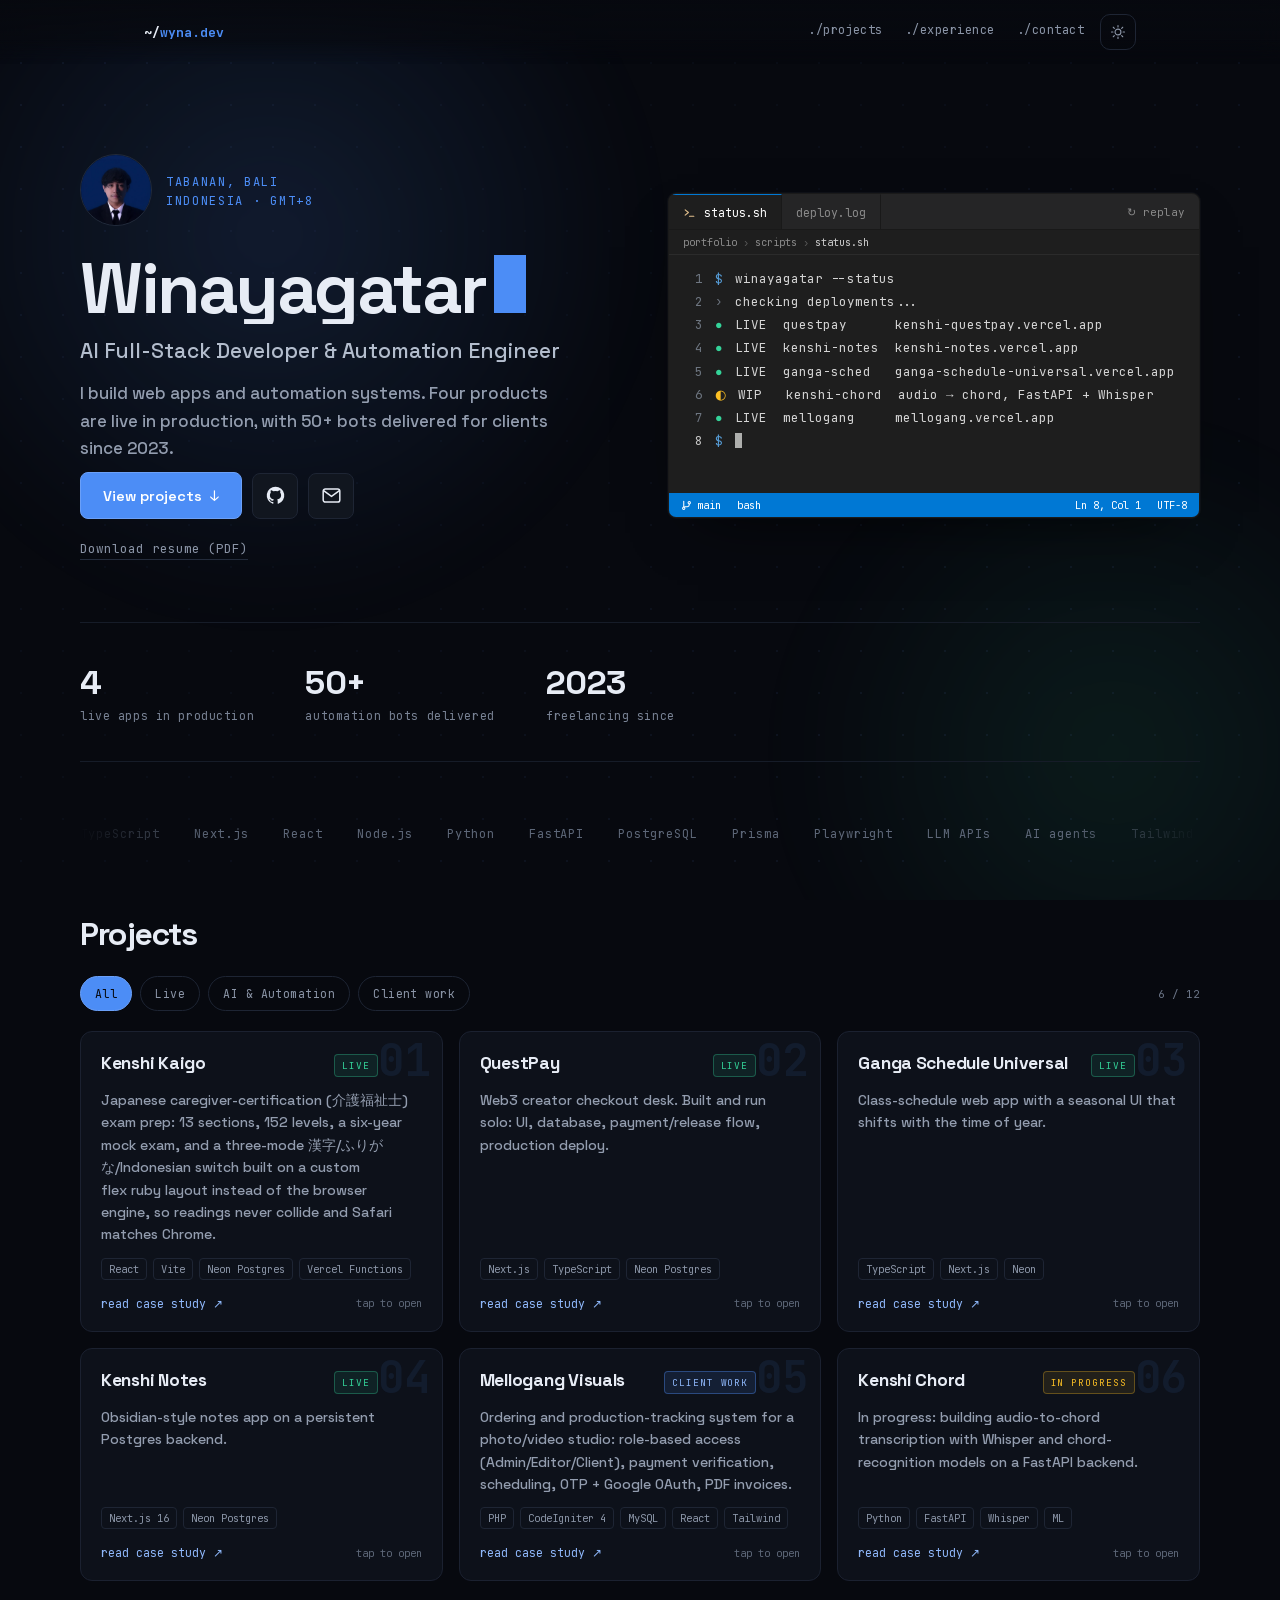
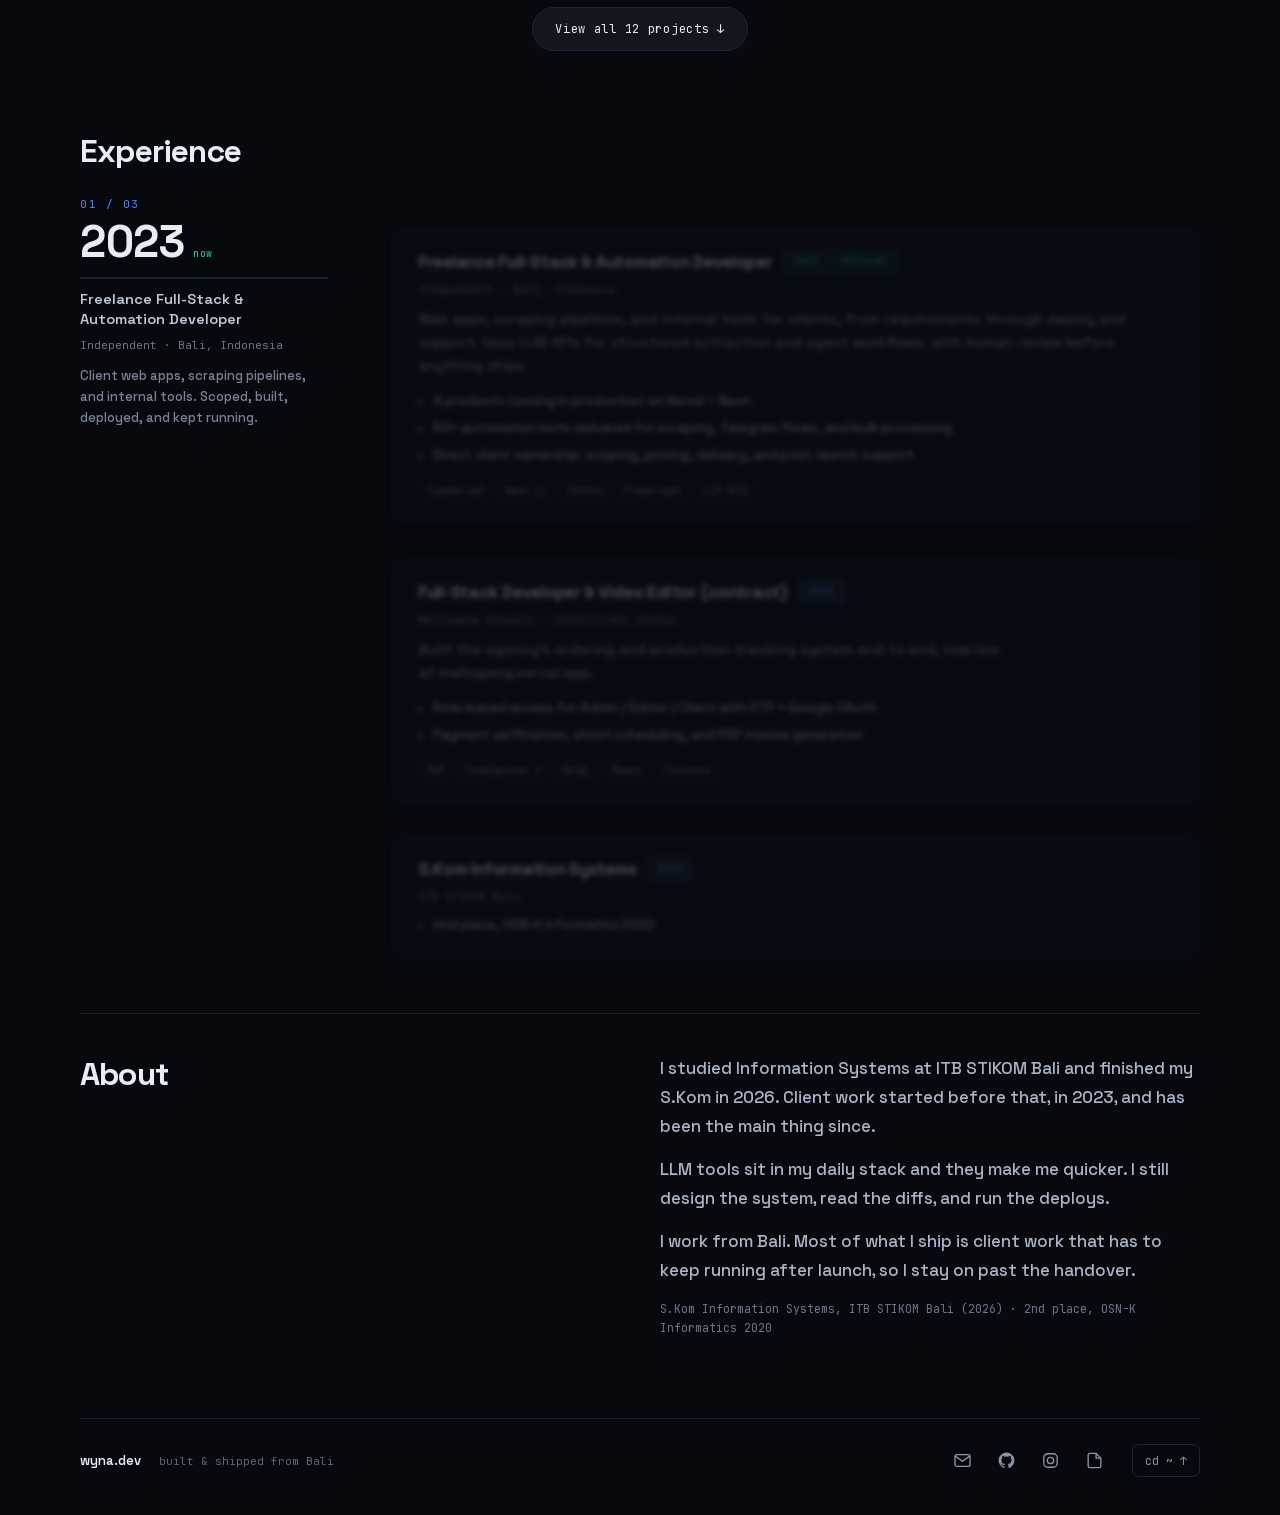
==== commit f502fa0b: "Serve the site itself again instead of the artboard page The canvas page was showing both mockups to" ====
--- a/index.html
+++ b/index.html
@@ -1 +1 @@
-<!DOCTYPE html><html lang="en" class="__variable_6b9622 __variable_898c26"><head><meta charSet="utf-8"/><meta name="viewport" content="width=device-width, initial-scale=1"/><link rel="stylesheet" href="/_next/static/css/58061f0545537347.css" data-precedence="next"/><link rel="stylesheet" href="/_next/static/css/123cd24e73aec645.css" data-precedence="next"/><link rel="preload" as="script" fetchPriority="low" href="/_next/static/chunks/webpack-224150a793f1cd88.js"/><script src="/_next/static/chunks/fd9d1056-b343dce2f8ea52f7.js" async=""></script><script src="/_next/static/chunks/117-05638baec290ef6c.js" async=""></script><script src="/_next/static/chunks/main-app-f8c101b78b771fcd.js" async=""></script><script src="/_next/static/chunks/app/page-62eb7bbc06b8af81.js" async=""></script><meta name="theme-color" media="(prefers-color-scheme: dark)" content="#07090f"/><meta name="theme-color" media="(prefers-color-scheme: light)" content="#ffffff"/><title>Winayagatar — AI Full-Stack &amp; Automation Developer</title><meta name="description" content="AI full-stack developer and automation engineer from Bali. Four products live in production and 50+ automation bots delivered for clients since 2023."/><meta name="application-name" content="Winayagatar — Portfolio"/><meta name="author" content="I Made Winayagatar Arya Bhanu"/><meta name="keywords" content="Full-Stack Developer,Automation Engineer,AI Developer,Next.js,TypeScript,Python,Bali,Indonesia,Remote"/><meta name="robots" content="index, follow"/><link rel="canonical" href="https://wyna.dev/"/><meta property="og:title" content="Winayagatar — AI Full-Stack &amp; Automation Developer"/><meta property="og:description" content="AI full-stack developer and automation engineer from Bali. Four products live in production and 50+ automation bots delivered for clients since 2023."/><meta property="og:url" content="https://wyna.dev/"/><meta property="og:site_name" content="Winayagatar"/><meta property="og:image" content="https://wyna.dev/og.png"/><meta property="og:image:width" content="1200"/><meta property="og:image:height" content="630"/><meta property="og:image:alt" content="Winayagatar — AI Full-Stack &amp; Automation Developer"/><meta property="og:type" content="website"/><meta name="twitter:card" content="summary_large_image"/><meta name="twitter:title" content="Winayagatar — AI Full-Stack &amp; Automation Developer"/><meta name="twitter:description" content="AI full-stack developer and automation engineer from Bali. Four products live in production and 50+ automation bots delivered for clients since 2023."/><meta name="twitter:image" content="https://wyna.dev/og.png"/><link rel="icon" href="/icon.svg?43dca28d3ea361ec" type="image/svg+xml" sizes="any"/><script>try{var t=localStorage.getItem("wyna-theme");if(t==="light"||t==="dark")document.documentElement.dataset.theme=t}catch(e){}</script><script src="/_next/static/chunks/polyfills-42372ed130431b0a.js" noModule=""></script></head><body><div class="dc-canvas"><section style="padding:48px clamp(20px,4vw,56px) 16px"><div style="display:flex;flex-wrap:wrap;gap:44px;align-items:flex-start"><div id="2a" style="display:flex;flex-direction:column;gap:14px"><div style="display:flex;align-items:center;gap:10px"><span class="dc-badge">2a</span><span class="dc-caption">wyna.dev — desktop (Portfolio v2, live &amp; interactive)</span></div><div class="dc-fit" style="height:820px"><div style="width:1280px;height:820px;transform:scale(1);transform-origin:top left"><div style="width:1280px;height:820px;border-radius:10px;overflow:hidden;box-shadow:0 24px 80px rgba(0,0,0,0.35), 0 0 0 1px rgba(0,0,0,0.1);display:flex;flex-direction:column;background:#35363a;max-width:100%"><div style="display:flex;align-items:center;height:44px;background:#202124;padding-right:8px"><div style="display:flex;gap:8px;padding:0 14px"><div style="width:12px;height:12px;border-radius:50%;background:#ff5f57"></div><div style="width:12px;height:12px;border-radius:50%;background:#febc2e"></div><div style="width:12px;height:12px;border-radius:50%;background:#28c840"></div></div><div style="display:flex;align-items:flex-end;height:100%;padding-left:4px;flex:1"><div style="position:relative;height:34px;align-self:flex-end;padding:0 12px;display:flex;align-items:center;gap:8px;background:#35363a;border-radius:8px 8px 0 0;min-width:120px;max-width:220px;font-family:system-ui, sans-serif;font-size:12px;color:#e8eaed"><svg width="8" height="10" viewBox="0 0 8 10" style="position:absolute;bottom:0;left:-8px;transform:none"><path d="M0 10C2 9 6 8 8 0V10H0Z" fill="#35363a"></path></svg><svg width="8" height="10" viewBox="0 0 8 10" style="position:absolute;bottom:0;right:-8px;transform:scaleX(-1)"><path d="M0 10C2 9 6 8 8 0V10H0Z" fill="#35363a"></path></svg><div style="width:14px;height:14px;border-radius:50%;background:#5f6368;flex-shrink:0"></div><span style="flex:1;white-space:nowrap;overflow:hidden;text-overflow:ellipsis">wyna.dev — Winayagatar</span></div><div style="position:relative;height:34px;align-self:flex-end;padding:0 12px;display:flex;align-items:center;gap:8px;background:transparent;border-radius:8px 8px 0 0;min-width:120px;max-width:220px;font-family:system-ui, sans-serif;font-size:12px;color:#9aa0a6"><div style="width:14px;height:14px;border-radius:50%;background:#5f6368;flex-shrink:0"></div><span style="flex:1;white-space:nowrap;overflow:hidden;text-overflow:ellipsis">GitHub · ryuken25</span></div></div></div><div style="height:40px;background:#35363a;display:flex;align-items:center;gap:4px;padding:0 8px"><div style="width:28px;height:28px;display:flex;align-items:center;justify-content:center"><div style="width:16px;height:16px;border-radius:50%;background:#9aa0a6;opacity:0.4"></div></div><div style="flex:1;height:30px;border-radius:15px;background:#282a2d;display:flex;align-items:center;gap:8px;padding:0 14px;margin:0 6px"><div style="width:12px;height:12px;border-radius:50%;background:#9aa0a6;opacity:0.4"></div><span style="flex:1;color:#e8eaed;font-size:13px;font-family:system-ui, sans-serif">wyna.dev</span></div><div style="width:28px;height:28px;display:flex;align-items:center;justify-content:center"><div style="width:16px;height:16px;border-radius:50%;background:#9aa0a6;opacity:0.4"></div></div></div><div style="flex:1;background:#fff;overflow:auto"><iframe src="/site/" title="wyna.dev desktop version" loading="lazy" style="width:100%;height:100%;min-height:680px;border:none;display:block;background:#07090f"></iframe></div></div></div></div></div></div></section><section style="padding:16px clamp(20px,4vw,56px) 72px"><div style="display:flex;flex-wrap:wrap;gap:44px;align-items:flex-start"><div id="1a" style="display:flex;flex-direction:column;gap:14px"><div style="display:flex;align-items:center;gap:10px"><span class="dc-badge">1a</span><span class="dc-caption">wyna.dev — mobile · scroll &amp; tap inside the frame</span></div><div class="dc-fit" style="height:874px"><div style="width:402px;height:874px;transform:scale(1);transform-origin:top left"><div style="width:402px;height:874px;border-radius:48px;overflow:hidden;position:relative;background:#000;box-shadow:0 40px 80px rgba(0,0,0,0.18), 0 0 0 1px rgba(0,0,0,0.12);font-family:-apple-system, system-ui, sans-serif;-webkit-font-smoothing:antialiased;max-width:100%"><div style="position:absolute;top:11px;left:50%;transform:translateX(-50%);width:126px;height:37px;border-radius:24px;background:#000;z-index:50"></div><div style="position:absolute;top:0;left:0;right:0;z-index:10"><div style="display:flex;gap:154px;align-items:center;justify-content:center;padding:21px 24px 19px;box-sizing:border-box;position:relative;z-index:20;width:100%"><div style="flex:1;height:22px;display:flex;align-items:center;justify-content:center;padding-top:1.5px"><span style="font-family:-apple-system, &quot;SF Pro&quot;, system-ui;font-weight:590;font-size:17px;line-height:22px;color:#fff">9:41</span></div><div style="flex:1;height:22px;display:flex;align-items:center;justify-content:center;gap:7px;padding-top:1px;padding-right:1px"><svg width="19" height="12" viewBox="0 0 19 12"><rect x="0" y="7.5" width="3.2" height="4.5" rx="0.7" fill="#fff"></rect><rect x="4.8" y="5" width="3.2" height="7" rx="0.7" fill="#fff"></rect><rect x="9.6" y="2.5" width="3.2" height="9.5" rx="0.7" fill="#fff"></rect><rect x="14.4" y="0" width="3.2" height="12" rx="0.7" fill="#fff"></rect></svg><svg width="17" height="12" viewBox="0 0 17 12"><path d="M8.5 3.2C10.8 3.2 12.9 4.1 14.4 5.6L15.5 4.5C13.7 2.7 11.2 1.5 8.5 1.5C5.8 1.5 3.3 2.7 1.5 4.5L2.6 5.6C4.1 4.1 6.2 3.2 8.5 3.2Z" fill="#fff"></path><path d="M8.5 6.8C9.9 6.8 11.1 7.3 12 8.2L13.1 7.1C11.8 5.9 10.2 5.1 8.5 5.1C6.8 5.1 5.2 5.9 3.9 7.1L5 8.2C5.9 7.3 7.1 6.8 8.5 6.8Z" fill="#fff"></path><circle cx="8.5" cy="10.5" r="1.5" fill="#fff"></circle></svg><svg width="27" height="13" viewBox="0 0 27 13"><rect x="0.5" y="0.5" width="23" height="12" rx="3.5" stroke="#fff" stroke-opacity="0.35" fill="none"></rect><rect x="2" y="2" width="20" height="9" rx="2" fill="#fff"></rect><path d="M25 4.5V8.5C25.8 8.2 26.5 7.2 26.5 6.5C26.5 5.8 25.8 4.8 25 4.5Z" fill="#fff" fill-opacity="0.4"></path></svg></div></div></div><div style="height:100%;display:flex;flex-direction:column"><div style="flex:1;overflow:auto"><iframe src="/site/?chrome=ios" title="wyna.dev mobile version" loading="lazy" style="width:100%;height:100%;border:none;display:block;background:#06070c"></iframe></div></div><div style="position:absolute;bottom:0;left:0;right:0;z-index:60;height:34px;display:flex;justify-content:center;align-items:flex-end;padding-bottom:8px;pointer-events:none"><div style="width:139px;height:5px;border-radius:100px;background:rgba(255,255,255,0.7)"></div></div></div></div></div></div></div></section></div><script src="/_next/static/chunks/webpack-224150a793f1cd88.js" async=""></script><script>(self.__next_f=self.__next_f||[]).push([0]);self.__next_f.push([2,null])</script><script>self.__next_f.push([1,"1:HL[\"/_next/static/css/58061f0545537347.css\",\"style\"]\n2:HL[\"/_next/static/css/123cd24e73aec645.css\",\"style\"]\n"])</script><script>self.__next_f.push([1,"3:I[2846,[],\"\"]\n5:I[8806,[\"931\",\"static/chunks/app/page-62eb7bbc06b8af81.js\"],\"default\"]\nc:I[4707,[],\"\"]\nd:I[6423,[],\"\"]\nf:I[1060,[],\"\"]\n8:{\"width\":28,\"height\":28,\"display\":\"flex\",\"alignItems\":\"center\",\"justifyContent\":\"center\"}\nb:{\"width\":16,\"height\":16,\"borderRadius\":\"50%\",\"background\":\"#9aa0a6\",\"opacity\":0.4}\na:{\"style\":\"$b\"}\n9:[\"$\",\"div\",null,\"$a\"]\n7:{\"style\":\"$8\",\"children\":\"$9\"}\n6:[\"$\",\"div\",null,\"$7\"]\n10:[]\n"])</script><script>self.__next_f.push([1,"0:[\"$\",\"$L3\",null,{\"buildId\":\"CGKayI3NF8XUdogEScr3k\",\"assetPrefix\":\"\",\"urlParts\":[\"\",\"\"],\"initialTree\":[\"\",{\"children\":[\"__PAGE__\",{}]},\"$undefined\",\"$undefined\",true],\"initialSeedData\":[\"\",{\"children\":[\"__PAGE__\",{},[[\"$L4\",[\"$\",\"div\",null,{\"className\":\"dc-canvas\",\"children\":[[\"$\",\"section\",null,{\"style\":{\"padding\":\"48px clamp(20px,4vw,56px) 16px\"},\"children\":[\"$\",\"div\",null,{\"style\":{\"display\":\"flex\",\"flexWrap\":\"wrap\",\"gap\":44,\"alignItems\":\"flex-start\"},\"children\":[\"$\",\"div\",null,{\"id\":\"2a\",\"style\":{\"display\":\"flex\",\"flexDirection\":\"column\",\"gap\":14},\"children\":[[\"$\",\"div\",null,{\"style\":{\"display\":\"flex\",\"alignItems\":\"center\",\"gap\":10},\"children\":[[\"$\",\"span\",null,{\"className\":\"dc-badge\",\"children\":\"2a\"}],[\"$\",\"span\",null,{\"className\":\"dc-caption\",\"children\":\"wyna.dev — desktop (Portfolio v2, live \u0026 interactive)\"}]]}],[\"$\",\"$L5\",null,{\"width\":1280,\"height\":820,\"children\":[\"$\",\"div\",null,{\"style\":{\"width\":1280,\"height\":820,\"borderRadius\":10,\"overflow\":\"hidden\",\"boxShadow\":\"0 24px 80px rgba(0,0,0,0.35), 0 0 0 1px rgba(0,0,0,0.1)\",\"display\":\"flex\",\"flexDirection\":\"column\",\"background\":\"#35363a\",\"maxWidth\":\"100%\"},\"children\":[[\"$\",\"div\",null,{\"style\":{\"display\":\"flex\",\"alignItems\":\"center\",\"height\":44,\"background\":\"#202124\",\"paddingRight\":8},\"children\":[[\"$\",\"div\",null,{\"style\":{\"display\":\"flex\",\"gap\":8,\"padding\":\"0 14px\"},\"children\":[[\"$\",\"div\",null,{\"style\":{\"width\":12,\"height\":12,\"borderRadius\":\"50%\",\"background\":\"#ff5f57\"}}],[\"$\",\"div\",null,{\"style\":{\"width\":12,\"height\":12,\"borderRadius\":\"50%\",\"background\":\"#febc2e\"}}],[\"$\",\"div\",null,{\"style\":{\"width\":12,\"height\":12,\"borderRadius\":\"50%\",\"background\":\"#28c840\"}}]]}],[\"$\",\"div\",null,{\"style\":{\"display\":\"flex\",\"alignItems\":\"flex-end\",\"height\":\"100%\",\"paddingLeft\":4,\"flex\":1},\"children\":[[\"$\",\"div\",null,{\"style\":{\"position\":\"relative\",\"height\":34,\"alignSelf\":\"flex-end\",\"padding\":\"0 12px\",\"display\":\"flex\",\"alignItems\":\"center\",\"gap\":8,\"background\":\"#35363a\",\"borderRadius\":\"8px 8px 0 0\",\"minWidth\":120,\"maxWidth\":220,\"fontFamily\":\"system-ui, sans-serif\",\"fontSize\":12,\"color\":\"#e8eaed\"},\"children\":[[\"$\",\"svg\",null,{\"width\":\"8\",\"height\":\"10\",\"viewBox\":\"0 0 8 10\",\"style\":{\"position\":\"absolute\",\"bottom\":0,\"left\":-8,\"transform\":\"none\"},\"children\":[\"$\",\"path\",null,{\"d\":\"M0 10C2 9 6 8 8 0V10H0Z\",\"fill\":\"#35363a\"}]}],[\"$\",\"svg\",null,{\"width\":\"8\",\"height\":\"10\",\"viewBox\":\"0 0 8 10\",\"style\":{\"position\":\"absolute\",\"bottom\":0,\"right\":-8,\"transform\":\"scaleX(-1)\"},\"children\":[\"$\",\"path\",null,{\"d\":\"M0 10C2 9 6 8 8 0V10H0Z\",\"fill\":\"#35363a\"}]}],[\"$\",\"div\",null,{\"style\":{\"width\":14,\"height\":14,\"borderRadius\":\"50%\",\"background\":\"#5f6368\",\"flexShrink\":0}}],[\"$\",\"span\",null,{\"style\":{\"flex\":1,\"whiteSpace\":\"nowrap\",\"overflow\":\"hidden\",\"textOverflow\":\"ellipsis\"},\"children\":\"wyna.dev — Winayagatar\"}]]}],[\"$\",\"div\",null,{\"style\":{\"position\":\"relative\",\"height\":34,\"alignSelf\":\"flex-end\",\"padding\":\"0 12px\",\"display\":\"flex\",\"alignItems\":\"center\",\"gap\":8,\"background\":\"transparent\",\"borderRadius\":\"8px 8px 0 0\",\"minWidth\":120,\"maxWidth\":220,\"fontFamily\":\"system-ui, sans-serif\",\"fontSize\":12,\"color\":\"#9aa0a6\"},\"children\":[false,false,[\"$\",\"div\",null,{\"style\":{\"width\":14,\"height\":14,\"borderRadius\":\"50%\",\"background\":\"#5f6368\",\"flexShrink\":0}}],[\"$\",\"span\",null,{\"style\":{\"flex\":1,\"whiteSpace\":\"nowrap\",\"overflow\":\"hidden\",\"textOverflow\":\"ellipsis\"},\"children\":\"GitHub · ryuken25\"}]]}]]}]]}],[\"$\",\"div\",null,{\"style\":{\"height\":40,\"background\":\"#35363a\",\"display\":\"flex\",\"alignItems\":\"center\",\"gap\":4,\"padding\":\"0 8px\"},\"children\":[[\"$\",\"div\",null,{\"style\":{\"width\":28,\"height\":28,\"display\":\"flex\",\"alignItems\":\"center\",\"justifyContent\":\"center\"},\"children\":[\"$\",\"div\",null,{\"style\":{\"width\":16,\"height\":16,\"borderRadius\":\"50%\",\"background\":\"#9aa0a6\",\"opacity\":0.4}}]}],[\"$\",\"div\",null,{\"style\":{\"flex\":1,\"height\":30,\"borderRadius\":15,\"background\":\"#282a2d\",\"display\":\"flex\",\"alignItems\":\"center\",\"gap\":8,\"padding\":\"0 14px\",\"margin\":\"0 6px\"},\"children\":[[\"$\",\"div\",null,{\"style\":{\"width\":12,\"height\":12,\"borderRadius\":\"50%\",\"background\":\"#9aa0a6\",\"opacity\":0.4}}],[\"$\",\"span\",null,{\"style\":{\"flex\":1,\"color\":\"#e8eaed\",\"fontSize\":13,\"fontFamily\":\"system-ui, sans-serif\"},\"children\":\"wyna.dev\"}]]}],\"$6\"]}],[\"$\",\"div\",null,{\"style\":{\"flex\":1,\"background\":\"#fff\",\"overflow\":\"auto\"},\"children\":[\"$\",\"iframe\",null,{\"src\":\"/site/\",\"title\":\"wyna.dev desktop version\",\"loading\":\"lazy\",\"style\":{\"width\":\"100%\",\"height\":\"100%\",\"minHeight\":680,\"border\":\"none\",\"display\":\"block\",\"background\":\"#07090f\"}}]}]]}]}]]}]}]}],[\"$\",\"section\",null,{\"style\":{\"padding\":\"16px clamp(20px,4vw,56px) 72px\"},\"children\":[\"$\",\"div\",null,{\"style\":{\"display\":\"flex\",\"flexWrap\":\"wrap\",\"gap\":44,\"alignItems\":\"flex-start\"},\"children\":[\"$\",\"div\",null,{\"id\":\"1a\",\"style\":{\"display\":\"flex\",\"flexDirection\":\"column\",\"gap\":14},\"children\":[[\"$\",\"div\",null,{\"style\":{\"display\":\"flex\",\"alignItems\":\"center\",\"gap\":10},\"children\":[[\"$\",\"span\",null,{\"className\":\"dc-badge\",\"children\":\"1a\"}],[\"$\",\"span\",null,{\"className\":\"dc-caption\",\"children\":\"wyna.dev — mobile · scroll \u0026 tap inside the frame\"}]]}],[\"$\",\"$L5\",null,{\"width\":402,\"height\":874,\"children\":[\"$\",\"div\",null,{\"style\":{\"width\":402,\"height\":874,\"borderRadius\":48,\"overflow\":\"hidden\",\"position\":\"relative\",\"background\":\"#000\",\"boxShadow\":\"0 40px 80px rgba(0,0,0,0.18), 0 0 0 1px rgba(0,0,0,0.12)\",\"fontFamily\":\"-apple-system, system-ui, sans-serif\",\"WebkitFontSmoothing\":\"antialiased\",\"maxWidth\":\"100%\"},\"children\":[[\"$\",\"div\",null,{\"style\":{\"position\":\"absolute\",\"top\":11,\"left\":\"50%\",\"transform\":\"translateX(-50%)\",\"width\":126,\"height\":37,\"borderRadius\":24,\"background\":\"#000\",\"zIndex\":50}}],[\"$\",\"div\",null,{\"style\":{\"position\":\"absolute\",\"top\":0,\"left\":0,\"right\":0,\"zIndex\":10},\"children\":[\"$\",\"div\",null,{\"style\":{\"display\":\"flex\",\"gap\":154,\"alignItems\":\"center\",\"justifyContent\":\"center\",\"padding\":\"21px 24px 19px\",\"boxSizing\":\"border-box\",\"position\":\"relative\",\"zIndex\":20,\"width\":\"100%\"},\"children\":[[\"$\",\"div\",null,{\"style\":{\"flex\":1,\"height\":22,\"display\":\"flex\",\"alignItems\":\"center\",\"justifyContent\":\"center\",\"paddingTop\":1.5},\"children\":[\"$\",\"span\",null,{\"style\":{\"fontFamily\":\"-apple-system, \\\"SF Pro\\\", system-ui\",\"fontWeight\":590,\"fontSize\":17,\"lineHeight\":\"22px\",\"color\":\"#fff\"},\"children\":\"9:41\"}]}],[\"$\",\"div\",null,{\"style\":{\"flex\":1,\"height\":22,\"display\":\"flex\",\"alignItems\":\"center\",\"justifyContent\":\"center\",\"gap\":7,\"paddingTop\":1,\"paddingRight\":1},\"children\":[[\"$\",\"svg\",null,{\"width\":\"19\",\"height\":\"12\",\"viewBox\":\"0 0 19 12\",\"children\":[[\"$\",\"rect\",null,{\"x\":\"0\",\"y\":\"7.5\",\"width\":\"3.2\",\"height\":\"4.5\",\"rx\":\"0.7\",\"fill\":\"#fff\"}],[\"$\",\"rect\",null,{\"x\":\"4.8\",\"y\":\"5\",\"width\":\"3.2\",\"height\":\"7\",\"rx\":\"0.7\",\"fill\":\"#fff\"}],[\"$\",\"rect\",null,{\"x\":\"9.6\",\"y\":\"2.5\",\"width\":\"3.2\",\"height\":\"9.5\",\"rx\":\"0.7\",\"fill\":\"#fff\"}],[\"$\",\"rect\",null,{\"x\":\"14.4\",\"y\":\"0\",\"width\":\"3.2\",\"height\":\"12\",\"rx\":\"0.7\",\"fill\":\"#fff\"}]]}],[\"$\",\"svg\",null,{\"width\":\"17\",\"height\":\"12\",\"viewBox\":\"0 0 17 12\",\"children\":[[\"$\",\"path\",null,{\"d\":\"M8.5 3.2C10.8 3.2 12.9 4.1 14.4 5.6L15.5 4.5C13.7 2.7 11.2 1.5 8.5 1.5C5.8 1.5 3.3 2.7 1.5 4.5L2.6 5.6C4.1 4.1 6.2 3.2 8.5 3.2Z\",\"fill\":\"#fff\"}],[\"$\",\"path\",null,{\"d\":\"M8.5 6.8C9.9 6.8 11.1 7.3 12 8.2L13.1 7.1C11.8 5.9 10.2 5.1 8.5 5.1C6.8 5.1 5.2 5.9 3.9 7.1L5 8.2C5.9 7.3 7.1 6.8 8.5 6.8Z\",\"fill\":\"#fff\"}],[\"$\",\"circle\",null,{\"cx\":\"8.5\",\"cy\":\"10.5\",\"r\":\"1.5\",\"fill\":\"#fff\"}]]}],[\"$\",\"svg\",null,{\"width\":\"27\",\"height\":\"13\",\"viewBox\":\"0 0 27 13\",\"children\":[[\"$\",\"rect\",null,{\"x\":\"0.5\",\"y\":\"0.5\",\"width\":\"23\",\"height\":\"12\",\"rx\":\"3.5\",\"stroke\":\"#fff\",\"strokeOpacity\":\"0.35\",\"fill\":\"none\"}],[\"$\",\"rect\",null,{\"x\":\"2\",\"y\":\"2\",\"width\":\"20\",\"height\":\"9\",\"rx\":\"2\",\"fill\":\"#fff\"}],[\"$\",\"path\",null,{\"d\":\"M25 4.5V8.5C25.8 8.2 26.5 7.2 26.5 6.5C26.5 5.8 25.8 4.8 25 4.5Z\",\"fill\":\"#fff\",\"fillOpacity\":\"0.4\"}]]}]]}]]}]}],[\"$\",\"div\",null,{\"style\":{\"height\":\"100%\",\"display\":\"flex\",\"flexDirection\":\"column\"},\"children\":[\"$\",\"div\",null,{\"style\":{\"flex\":1,\"overflow\":\"auto\"},\"children\":[\"$\",\"iframe\",null,{\"src\":\"/site/?chrome=ios\",\"title\":\"wyna.dev mobile version\",\"loading\":\"lazy\",\"style\":{\"width\":\"100%\",\"height\":\"100%\",\"border\":\"none\",\"display\":\"block\",\"background\":\"#06070c\"}}]}]}],[\"$\",\"div\",null,{\"style\":{\"position\":\"absolute\",\"bottom\":0,\"left\":0,\"right\":0,\"zIndex\":60,\"height\":34,\"display\":\"flex\",\"justifyContent\":\"center\",\"alignItems\":\"flex-end\",\"paddingBottom\":8,\"pointerEvents\":\"none\"},\"children\":[\"$\",\"div\",null,{\"style\":{\"width\":139,\"height\":5,\"borderRadius\":100,\"background\":\"rgba(255,255,255,0.7)\"}}]}]]}]}]]}]}]}]]}],[[\"$\",\"link\",\"0\",{\"rel\":\"stylesheet\",\"href\":\"/_next/static/css/123cd24e73aec645.css\",\"precedence\":\"next\",\"crossOrigin\":\"$undefined\"}]]],null],null]},[[[[\"$\",\"link\",\"0\",{\"rel\":\"stylesheet\",\"href\":\"/_next/static/css/58061f0545537347.css\",\"precedence\":\"next\",\"crossOrigin\":\"$undefined\"}]],[\"$\",\"html\",null,{\"lang\":\"en\",\"className\":\"__variable_6b9622 __variable_898c26\",\"children\":[[\"$\",\"head\",null,{\"children\":[\"$\",\"script\",null,{\"dangerouslySetInnerHTML\":{\"__html\":\"try{var t=localStorage.getItem(\\\"wyna-theme\\\");if(t===\\\"light\\\"||t===\\\"dark\\\")document.documentElement.dataset.theme=t}catch(e){}\"}}]}],[\"$\",\"body\",null,{\"children\":[\"$\",\"$Lc\",null,{\"parallelRouterKey\":\"children\",\"segmentPath\":[\"children\"],\"error\":\"$undefined\",\"errorStyles\":\"$undefined\",\"errorScripts\":\"$undefined\",\"template\":[\"$\",\"$Ld\",null,{}],\"templateStyles\":\"$undefined\",\"templateScripts\":\"$undefined\",\"notFound\":[[\"$\",\"title\",null,{\"children\":\"404: This page could not be found.\"}],[\"$\",\"div\",null,{\"style\":{\"fontFamily\":\"system-ui,\\\"Segoe UI\\\",Roboto,Helvetica,Arial,sans-serif,\\\"Apple Color Emoji\\\",\\\"Segoe UI Emoji\\\"\",\"height\":\"100vh\",\"textAlign\":\"center\",\"display\":\"flex\",\"flexDirection\":\"column\",\"alignItems\":\"center\",\"justifyContent\":\"center\"},\"children\":[\"$\",\"div\",null,{\"children\":[[\"$\",\"style\",null,{\"dangerouslySetInnerHTML\":{\"__html\":\"body{color:#000;background:#fff;margin:0}.next-error-h1{border-right:1px solid rgba(0,0,0,.3)}@media (prefers-color-scheme:dark){body{color:#fff;background:#000}.next-error-h1{border-right:1px solid rgba(255,255,255,.3)}}\"}}],[\"$\",\"h1\",null,{\"className\":\"next-error-h1\",\"style\":{\"display\":\"inline-block\",\"margin\":\"0 20px 0 0\",\"padding\":\"0 23px 0 0\",\"fontSize\":24,\"fontWeight\":500,\"verticalAlign\":\"top\",\"lineHeight\":\"49px\"},\"children\":\"404\"}],[\"$\",\"div\",null,{\"style\":{\"display\":\"inline-block\"},\"children\":[\"$\",\"h2\",null,{\"style\":{\"fontSize\":14,\"fontWeight\":400,\"lineHeight\":\"49px\",\"margin\":0},\"children\":\"This page could not be found.\"}]}]]}]}]],\"notFoundStyles\":[]}]}]]}]],null],null],\"couldBeIntercepted\":false,\"initialHead\":[null,\"$Le\"],\"globalErrorComponent\":\"$f\",\"missingSlots\":\"$W10\"}]\n"])</script><script>self.__next_f.push([1,"e:[[\"$\",\"meta\",\"0\",{\"name\":\"viewport\",\"content\":\"width=device-width, initial-scale=1\"}],[\"$\",\"meta\",\"1\",{\"name\":\"theme-color\",\"media\":\"(prefers-color-scheme: dark)\",\"content\":\"#07090f\"}],[\"$\",\"meta\",\"2\",{\"name\":\"theme-color\",\"media\":\"(prefers-color-scheme: light)\",\"content\":\"#ffffff\"}],[\"$\",\"meta\",\"3\",{\"charSet\":\"utf-8\"}],[\"$\",\"title\",\"4\",{\"children\":\"Winayagatar — AI Full-Stack \u0026 Automation Developer\"}],[\"$\",\"meta\",\"5\",{\"name\":\"description\",\"content\":\"AI full-stack developer and automation engineer from Bali. Four products live in production and 50+ automation bots delivered for clients since 2023.\"}],[\"$\",\"meta\",\"6\",{\"name\":\"application-name\",\"content\":\"Winayagatar — Portfolio\"}],[\"$\",\"meta\",\"7\",{\"name\":\"author\",\"content\":\"I Made Winayagatar Arya Bhanu\"}],[\"$\",\"meta\",\"8\",{\"name\":\"keywords\",\"content\":\"Full-Stack Developer,Automation Engineer,AI Developer,Next.js,TypeScript,Python,Bali,Indonesia,Remote\"}],[\"$\",\"meta\",\"9\",{\"name\":\"robots\",\"content\":\"index, follow\"}],[\"$\",\"link\",\"10\",{\"rel\":\"canonical\",\"href\":\"https://wyna.dev/\"}],[\"$\",\"meta\",\"11\",{\"property\":\"og:title\",\"content\":\"Winayagatar — AI Full-Stack \u0026 Automation Developer\"}],[\"$\",\"meta\",\"12\",{\"property\":\"og:description\",\"content\":\"AI full-stack developer and automation engineer from Bali. Four products live in production and 50+ automation bots delivered for clients since 2023.\"}],[\"$\",\"meta\",\"13\",{\"property\":\"og:url\",\"content\":\"https://wyna.dev/\"}],[\"$\",\"meta\",\"14\",{\"property\":\"og:site_name\",\"content\":\"Winayagatar\"}],[\"$\",\"meta\",\"15\",{\"property\":\"og:image\",\"content\":\"https://wyna.dev/og.png\"}],[\"$\",\"meta\",\"16\",{\"property\":\"og:image:width\",\"content\":\"1200\"}],[\"$\",\"meta\",\"17\",{\"property\":\"og:image:height\",\"content\":\"630\"}],[\"$\",\"meta\",\"18\",{\"property\":\"og:image:alt\",\"content\":\"Winayagatar — AI Full-Stack \u0026 Automation Developer\"}],[\"$\",\"meta\",\"19\",{\"property\":\"og:type\",\"content\":\"website\"}],[\"$\",\"meta\",\"20\",{\"name\":\"twitter:card\",\"content\":\"summary_large_image\"}],[\"$\",\"meta\",\"21\",{\"name\":\"twitter:title\",\"content\":\"Winayagatar — AI Full-Stack \u0026 Automation Developer\"}],[\"$\",\"meta\",\"22\",{\"name\":\"twitter:description\",\"content\":\"AI full-stack developer and automation engineer from Bali. Four products live in production and 50+ automation bots delivered for clients since 2023.\"}],[\"$\",\"meta\",\"23\",{\"name\":\"twitter:image\",\"content\":\"https://wyna.dev/og.png\"}],[\"$\",\"link\",\"24\",{\"rel\":\"icon\",\"href\":\"/icon.svg?43dca28d3ea361ec\",\"type\":\"image/svg+xml\",\"sizes\":\"any\"}]]\n"])</script><script>self.__next_f.push([1,"4:null\n"])</script></body></html>+<!DOCTYPE html><html lang="en" class="__variable_6b9622 __variable_898c26"><head><meta charSet="utf-8"/><meta name="viewport" content="width=device-width, initial-scale=1"/><link rel="stylesheet" href="/_next/static/css/3570d1aa2355c1df.css" data-precedence="next"/><link rel="preload" as="script" fetchPriority="low" href="/_next/static/chunks/webpack-7c64779494009f50.js"/><script src="/_next/static/chunks/fd9d1056-b343dce2f8ea52f7.js" async=""></script><script src="/_next/static/chunks/117-05638baec290ef6c.js" async=""></script><script src="/_next/static/chunks/main-app-f8c101b78b771fcd.js" async=""></script><script src="/_next/static/chunks/app/page-db4b54c191e53a6c.js" async=""></script><meta name="theme-color" media="(prefers-color-scheme: dark)" content="#07090f"/><meta name="theme-color" media="(prefers-color-scheme: light)" content="#ffffff"/><title>Winayagatar — AI Full-Stack &amp; Automation Developer</title><meta name="description" content="AI full-stack developer and automation engineer from Bali. Four products live in production and 50+ automation bots delivered for clients since 2023."/><meta name="application-name" content="Winayagatar — Portfolio"/><meta name="author" content="I Made Winayagatar Arya Bhanu"/><meta name="keywords" content="Full-Stack Developer,Automation Engineer,AI Developer,Next.js,TypeScript,Python,Bali,Indonesia,Remote"/><meta name="robots" content="index, follow"/><link rel="canonical" href="https://wyna.dev/"/><meta property="og:title" content="Winayagatar — AI Full-Stack &amp; Automation Developer"/><meta property="og:description" content="AI full-stack developer and automation engineer from Bali. Four products live in production and 50+ automation bots delivered for clients since 2023."/><meta property="og:url" content="https://wyna.dev/"/><meta property="og:site_name" content="Winayagatar"/><meta property="og:image" content="https://wyna.dev/og.png"/><meta property="og:image:width" content="1200"/><meta property="og:image:height" content="630"/><meta property="og:image:alt" content="Winayagatar — AI Full-Stack &amp; Automation Developer"/><meta property="og:type" content="website"/><meta name="twitter:card" content="summary_large_image"/><meta name="twitter:title" content="Winayagatar — AI Full-Stack &amp; Automation Developer"/><meta name="twitter:description" content="AI full-stack developer and automation engineer from Bali. Four products live in production and 50+ automation bots delivered for clients since 2023."/><meta name="twitter:image" content="https://wyna.dev/og.png"/><link rel="icon" href="/icon.svg?43dca28d3ea361ec" type="image/svg+xml" sizes="any"/><script>try{var t=localStorage.getItem("wyna-theme");if(t==="light"||t==="dark")document.documentElement.dataset.theme=t}catch(e){}</script><script src="/_next/static/chunks/polyfills-42372ed130431b0a.js" noModule=""></script></head><body><div class="progress" aria-hidden="true"></div><a href="#projects" class="skip">Skip to projects</a><div class="page"><div class="glow" aria-hidden="true"><div class="glow__a"></div><div class="glow__b"></div></div><canvas class="grid-canvas" aria-hidden="true"></canvas><div class="shell"><nav class="nav" aria-label="Primary"><div class="nav__scrim" aria-hidden="true"></div><div class="nav__inner"><button type="button" class="nav__burger" aria-label="Open menu"><svg width="20" height="20" viewBox="0 0 24 24" fill="none" stroke="currentColor" stroke-width="1.9" stroke-linecap="round" aria-hidden="true"><path d="M4 7h16M4 12.5h16M4 18h10"></path></svg></button><a href="#top" class="nav__brand">~/<span>wyna.dev</span></a><div class="nav__links"><a href="#projects" class="nav__link">./<!-- -->projects</a><a href="#experience" class="nav__link">./<!-- -->experience</a><a href="#contact" class="nav__link">./<!-- -->contact</a></div><button type="button" class="nav__theme" aria-label="Switch to light mode" title="Switch to light mode"><svg width="16" height="16" viewBox="0 0 24 24" fill="none" stroke="currentColor" stroke-width="1.7" stroke-linecap="round" stroke-linejoin="round" aria-hidden="true"><path d="M12 7.6a4.4 4.4 0 1 0 0 8.8 4.4 4.4 0 0 0 0-8.8zM12 2.2v2.2M12 19.6v2.2M4.9 4.9l1.6 1.6M17.5 17.5l1.6 1.6M2.2 12h2.2M19.6 12h2.2M4.9 19.1l1.6-1.6M17.5 6.5l1.6-1.6"></path></svg></button></div></nav><section id="top" class="hero"><div><div class="hero__id"><picture><source srcSet="/arya.webp" type="image/webp"/><img src="/arya.jpg" alt="Portrait of Winayagatar in a dark suit." width="72" height="72" class="hero__avatar"/></picture><p class="hero__loc">Tabanan, Bali<br/>Indonesia · GMT+8</p></div><h1 class="hero__name">Winayagatar<span class="hero__caret" aria-hidden="true"></span></h1><p class="hero__role">AI Full-Stack Developer &amp; Automation Engineer</p><p class="hero__lede">I build web apps and automation systems. Four products are live in production, with 50+ bots delivered for clients since 2023.</p><div class="hero__cta"><a href="#projects" class="btn">View projects<!-- --> <span class="btn__arrow" aria-hidden="true">↓</span></a><a href="https://github.com/ryuken25" target="_blank" rel="noopener noreferrer" aria-label="GitHub" title="github.com/ryuken25" class="icon-btn"><svg width="21" height="21" viewBox="0 0 24 24" fill="currentColor" aria-hidden="true"><path d="M12 2a10 10 0 0 0-3.16 19.49c.5.09.68-.22.68-.48v-1.7c-2.78.6-3.37-1.34-3.37-1.34-.45-1.16-1.11-1.47-1.11-1.47-.91-.62.07-.61.07-.61 1 .07 1.53 1.03 1.53 1.03.89 1.53 2.34 1.09 2.91.83.09-.65.35-1.09.63-1.34-2.22-.25-4.56-1.11-4.56-4.95 0-1.09.39-1.98 1.03-2.68-.1-.25-.45-1.27.1-2.65 0 0 .84-.27 2.75 1.02a9.6 9.6 0 0 1 5 0c1.91-1.29 2.75-1.02 2.75-1.02.55 1.38.2 2.4.1 2.65.64.7 1.03 1.59 1.03 2.68 0 3.85-2.34 4.7-4.57 4.94.36.31.68.92.68 1.86v2.75c0 .27.18.58.69.48A10 10 0 0 0 12 2z"></path></svg></a><a href="mailto:atar@wyna.dev" aria-label="Email" title="atar@wyna.dev" class="icon-btn"><svg width="21" height="21" viewBox="0 0 24 24" fill="none" stroke="currentColor" stroke-width="1.7" stroke-linecap="round" stroke-linejoin="round" aria-hidden="true"><rect x="2.5" y="4.5" width="19" height="15" rx="2.5"></rect><path d="M3 6.5l9 6.5 9-6.5"></path></svg></a></div><p class="hero__resume-row"><a href="https://wyna.dev/resume.pdf" target="_blank" rel="noopener noreferrer" class="hero__resume">Download resume (PDF)</a></p></div><div class="term"><div class="term__tabs"><button type="button" class="term__tab" data-on="1"><svg width="13" height="13" viewBox="0 0 24 24" fill="none" stroke="var(--ticon)" stroke-width="2" stroke-linecap="round" stroke-linejoin="round" aria-hidden="true"><path d="M4 17l6-5-6-5"></path><path d="M12 19h8"></path></svg>status.sh</button><button type="button" class="term__tab">deploy.log</button><button type="button" class="term__replay" title="Replay">↻ replay</button></div><div class="term__crumbs"><span>portfolio</span><i>›</i><span>scripts</span><i>›</i><b>status.sh</b></div><div class="term__body"><div class="term__line"><span class="term__no">1</span><span class="term__mark" data-tone="blue">$</span><span class="term__text">winayagatar --status</span></div><div class="term__line"><span class="term__no">2</span><span class="term__mark" data-tone="num">›</span><span class="term__text">checking deployments...</span></div><div class="term__line"><span class="term__no">3</span><span class="term__mark" data-tone="ok">●</span><span class="term__text">LIVE  questpay      kenshi-questpay.vercel.app</span></div><div class="term__line"><span class="term__no">4</span><span class="term__mark" data-tone="ok">●</span><span class="term__text">LIVE  kenshi-notes  kenshi-notes.vercel.app</span></div><div class="term__line"><span class="term__no">5</span><span class="term__mark" data-tone="ok">●</span><span class="term__text">LIVE  ganga-sched   ganga-schedule-universal.vercel.app</span></div><div class="term__line"><span class="term__no">6</span><span class="term__mark" data-tone="warn">◐</span><span class="term__text">WIP   kenshi-chord  audio → chord, FastAPI + Whisper</span></div><div class="term__line"><span class="term__no">7</span><span class="term__mark" data-tone="ok">●</span><span class="term__text">LIVE  mellogang     mellogang.vercel.app</span></div><div class="term__line"><span class="term__no">8</span><span class="term__mark" data-tone="num">›</span><span class="term__text">4 live · 50+ bots delivered · since 2023</span></div><div class="term__line"><span class="term__no">9</span><span class="term__mark" data-tone="accent">✓</span><span class="term__text">status ok</span></div><div class="term__prompt"><span class="term__no">10</span><span class="term__sigil">$</span><span class="term__caret"></span></div></div><div class="term__status"><span class="term__branch"><svg width="11" height="11" viewBox="0 0 24 24" fill="none" stroke="currentColor" stroke-width="2.2" stroke-linecap="round" aria-hidden="true"><path d="M6 3v12"></path><circle cx="6" cy="18" r="2.5"></circle><circle cx="18" cy="6" r="2.5"></circle><path d="M18 8.5v2a4 4 0 0 1-4 4H8"></path></svg>main</span><span>bash</span><span class="term__pos">Ln <!-- -->10<!-- -->, Col 1</span><span>UTF-8</span></div></div></section><section class="stats" aria-label="Track record"><div class="stat" data-anim="cut" data-i="0"><p class="stat__n" data-count="4">4</p><p class="stat__l">live apps in production</p></div><div class="stat" data-anim="cut" data-i="1"><p class="stat__n" data-count="50" data-suffix="+">50+</p><p class="stat__l">automation bots delivered</p></div><div class="stat" data-anim="cut" data-i="2"><p class="stat__n" data-count="2023" data-from="1990">2023</p><p class="stat__l">freelancing since</p></div></section><div class="ticker" aria-hidden="true"><div class="ticker__row"><span>TypeScript</span><span>Next.js</span><span>React</span><span>Node.js</span><span>Python</span><span>FastAPI</span><span>PostgreSQL</span><span>Prisma</span><span>Playwright</span><span>LLM APIs</span><span>AI agents</span><span>Tailwind</span><span>PHP</span><span>MySQL</span><span>Vercel</span><span>TypeScript</span><span>Next.js</span><span>React</span><span>Node.js</span><span>Python</span><span>FastAPI</span><span>PostgreSQL</span><span>Prisma</span><span>Playwright</span><span>LLM APIs</span><span>AI agents</span><span>Tailwind</span><span>PHP</span><span>MySQL</span><span>Vercel</span></div></div><section id="projects" class="sec"><div data-anim="wipe" data-i="0"><h2 class="sec__h sec__h--projects">Projects</h2></div><div class="filters"><button type="button" class="filter" data-on="1">All</button><button type="button" class="filter">Live</button><button type="button" class="filter">AI &amp; Automation</button><button type="button" class="filter">Client work</button><span class="filters__count">6<!-- --> / <!-- -->12</span></div><div class="cards"><article class="card" role="button" tabindex="0" data-anim="cut" data-i="0" aria-label="Open case study for Kenshi Kaigo"><span class="card__idx" aria-hidden="true">01</span><div class="card__top"><h3 class="card__name">Kenshi Kaigo</h3><span class="badge" data-badge="LIVE">LIVE</span></div><p class="card__desc">Japanese caregiver-certification (介護福祉士) exam prep: 13 sections, 152 levels, a six-year mock exam, and a three-mode 漢字/ふりがな/Indonesian switch built on a custom flex ruby layout instead of the browser engine, so readings never collide and Safari matches Chrome.</p><div class="tags tags--card"><span class="tag">React</span><span class="tag">Vite</span><span class="tag">Neon Postgres</span><span class="tag">Vercel Functions</span></div><div class="card__foot"><span class="card__cta">read case study <span aria-hidden="true">↗</span></span><span class="card__hint">tap to open</span></div></article><article class="card" role="button" tabindex="0" data-anim="cut" data-i="1" aria-label="Open case study for QuestPay"><span class="card__idx" aria-hidden="true">02</span><div class="card__top"><h3 class="card__name">QuestPay</h3><span class="badge" data-badge="LIVE">LIVE</span></div><p class="card__desc">Web3 creator checkout desk. Built and run solo: UI, database, payment/release flow, production deploy.</p><div class="tags tags--card"><span class="tag">Next.js</span><span class="tag">TypeScript</span><span class="tag">Neon Postgres</span></div><div class="card__foot"><span class="card__cta">read case study <span aria-hidden="true">↗</span></span><span class="card__hint">tap to open</span></div></article><article class="card" role="button" tabindex="0" data-anim="cut" data-i="2" aria-label="Open case study for Ganga Schedule Universal"><span class="card__idx" aria-hidden="true">03</span><div class="card__top"><h3 class="card__name">Ganga Schedule Universal</h3><span class="badge" data-badge="LIVE">LIVE</span></div><p class="card__desc">Class-schedule web app with a seasonal UI that shifts with the time of year.</p><div class="tags tags--card"><span class="tag">TypeScript</span><span class="tag">Next.js</span><span class="tag">Neon</span></div><div class="card__foot"><span class="card__cta">read case study <span aria-hidden="true">↗</span></span><span class="card__hint">tap to open</span></div></article><article class="card" role="button" tabindex="0" data-anim="cut" data-i="3" aria-label="Open case study for Kenshi Notes"><span class="card__idx" aria-hidden="true">04</span><div class="card__top"><h3 class="card__name">Kenshi Notes</h3><span class="badge" data-badge="LIVE">LIVE</span></div><p class="card__desc">Obsidian-style notes app on a persistent Postgres backend.</p><div class="tags tags--card"><span class="tag">Next.js 16</span><span class="tag">Neon Postgres</span></div><div class="card__foot"><span class="card__cta">read case study <span aria-hidden="true">↗</span></span><span class="card__hint">tap to open</span></div></article><article class="card" role="button" tabindex="0" data-anim="cut" data-i="4" aria-label="Open case study for Mellogang Visuals"><span class="card__idx" aria-hidden="true">05</span><div class="card__top"><h3 class="card__name">Mellogang Visuals</h3><span class="badge" data-badge="CLIENT WORK">CLIENT WORK</span></div><p class="card__desc">Ordering and production-tracking system for a photo/video studio: role-based access (Admin/Editor/Client), payment verification, scheduling, OTP + Google OAuth, PDF invoices.</p><div class="tags tags--card"><span class="tag">PHP</span><span class="tag">CodeIgniter 4</span><span class="tag">MySQL</span><span class="tag">React</span><span class="tag">Tailwind</span></div><div class="card__foot"><span class="card__cta">read case study <span aria-hidden="true">↗</span></span><span class="card__hint">tap to open</span></div></article><article class="card" role="button" tabindex="0" data-anim="cut" data-i="5" aria-label="Open case study for Kenshi Chord"><span class="card__idx" aria-hidden="true">06</span><div class="card__top"><h3 class="card__name">Kenshi Chord</h3><span class="badge" data-badge="IN PROGRESS">IN PROGRESS</span></div><p class="card__desc">In progress: building audio-to-chord transcription with Whisper and chord-recognition models on a FastAPI backend.</p><div class="tags tags--card"><span class="tag">Python</span><span class="tag">FastAPI</span><span class="tag">Whisper</span><span class="tag">ML</span></div><div class="card__foot"><span class="card__cta">read case study <span aria-hidden="true">↗</span></span><span class="card__hint">tap to open</span></div></article></div><div class="more"><button type="button" class="more__btn">View all 12 projects ↓</button></div></section><section id="experience" class="sec"><div data-anim="wipe" data-i="0"><h2 class="sec__h sec__h--xp">Experience</h2></div><div class="xp"><aside class="xp__aside"><p class="xp__count">01 / 03</p><div class="xp__yearrow"><span class="xp__year"><span class="xp__digit" data-digit="0">2</span><span class="xp__digit" data-digit="1">0</span><span class="xp__digit" data-digit="2">2</span><span class="xp__digit" data-digit="3">3</span></span><span class="xp__now">now</span></div><div class="xp__rail" aria-hidden="true"><div class="xp__fill"></div></div><p class="xp__role">Freelance Full-Stack &amp; Automation Developer</p><p class="xp__place">Independent · Bali, Indonesia</p><p class="xp__summary">Client web apps, scraping pipelines, and internal tools. Scoped, built, deployed, and kept running.</p></aside><div class="xp__list" data-xp-wrap="1"><article class="xp__card" data-xp="1"><span class="xp__bar" data-xp-bar="1" aria-hidden="true"></span><div class="xp__head"><h3 class="xp__title">Freelance Full-Stack &amp; Automation Developer</h3><span class="xp__period" data-tone="live">2023 — PRESENT</span></div><p class="xp__meta">Independent · Bali, Indonesia</p><p class="xp__desc">Web apps, scraping pipelines, and internal tools for clients, from requirements through deploy and support. Uses LLM APIs for structured extraction and agent workflows, with human review before anything ships.</p><div class="xp__bullets xp__bullets--spaced"><div class="xp__bullet"><i aria-hidden="true">▸</i><span>4 products running in production on Vercel + Neon</span></div><div class="xp__bullet"><i aria-hidden="true">▸</i><span>50+ automation bots delivered for scraping, Telegram flows, and bulk processing</span></div><div class="xp__bullet"><i aria-hidden="true">▸</i><span>Direct client ownership: scoping, pricing, delivery, and post-launch support</span></div></div><div class="tags"><span class="tag">TypeScript</span><span class="tag">Next.js</span><span class="tag">Python</span><span class="tag">Playwright</span><span class="tag">LLM APIs</span></div></article><article class="xp__card" data-xp="1"><span class="xp__bar" data-xp-bar="1" aria-hidden="true"></span><div class="xp__head"><h3 class="xp__title">Full-Stack Developer &amp; Video Editor (contract)</h3><span class="xp__period" data-tone="accent">2025</span></div><p class="xp__meta">Mellogang Visuals · photo/video studio</p><p class="xp__desc">Built the agency&#x27;s ordering and production-tracking system end to end, now live at mellogang.vercel.app.</p><div class="xp__bullets xp__bullets--spaced"><div class="xp__bullet"><i aria-hidden="true">▸</i><span>Role-based access for Admin / Editor / Client with OTP + Google OAuth</span></div><div class="xp__bullet"><i aria-hidden="true">▸</i><span>Payment verification, shoot scheduling, and PDF invoice generation</span></div></div><div class="tags"><span class="tag">PHP</span><span class="tag">CodeIgniter 4</span><span class="tag">MySQL</span><span class="tag">React</span><span class="tag">Tailwind</span></div></article><article class="xp__card" data-xp="1"><span class="xp__bar" data-xp-bar="1" aria-hidden="true"></span><div class="xp__head"><h3 class="xp__title">S.Kom Information Systems</h3><span class="xp__period" data-tone="accent">2026</span></div><p class="xp__meta">ITB STIKOM Bali</p><div class="xp__bullets"><div class="xp__bullet"><i aria-hidden="true">▸</i><span>2nd place, OSN-K Informatics 2020</span></div></div></article></div></div></section><section class="about"><div data-anim="wipe" data-i="0"><h2 class="sec__h">About</h2></div><div data-anim="blur" data-i="1"><p class="about__body">I studied Information Systems at ITB STIKOM Bali and finished my S.Kom in 2026. Client work started before that, in 2023, and has been the main thing since.</p><p class="about__body">LLM tools sit in my daily stack and they make me quicker. I still design the system, read the diffs, and run the deploys.</p><p class="about__body">I work from Bali. Most of what I ship is client work that has to keep running after launch, so I stay on past the handover.</p><p class="about__creds">S.Kom Information Systems, ITB STIKOM Bali (2026) · 2nd place, OSN-K Informatics 2020</p></div></section><footer id="contact" class="foot"><a href="#top" class="foot__brand">wyna.dev</a><span class="foot__note">built &amp; shipped from Bali</span><div class="foot__social"><a href="mailto:atar@wyna.dev" aria-label="Email" title="atar@wyna.dev" class="foot__icon"><svg width="19" height="19" viewBox="0 0 24 24" fill="none" stroke="currentColor" stroke-width="1.7" stroke-linecap="round" stroke-linejoin="round" aria-hidden="true"><rect x="2.5" y="4.5" width="19" height="15" rx="2.5"></rect><path d="M3 6.5l9 6.5 9-6.5"></path></svg></a><a href="https://github.com/ryuken25" target="_blank" rel="noopener noreferrer" aria-label="GitHub" title="GitHub" class="foot__icon"><svg width="19" height="19" viewBox="0 0 24 24" fill="currentColor" stroke="none" stroke-width="1.7" stroke-linecap="round" stroke-linejoin="round" aria-hidden="true"><path d="M12 2a10 10 0 0 0-3.16 19.49c.5.09.68-.22.68-.48v-1.7c-2.78.6-3.37-1.34-3.37-1.34-.45-1.16-1.11-1.47-1.11-1.47-.91-.62.07-.61.07-.61 1 .07 1.53 1.03 1.53 1.03.89 1.53 2.34 1.09 2.91.83.09-.65.35-1.09.63-1.34-2.22-.25-4.56-1.11-4.56-4.95 0-1.09.39-1.98 1.03-2.68-.1-.25-.45-1.27.1-2.65 0 0 .84-.27 2.75 1.02a9.6 9.6 0 0 1 5 0c1.91-1.29 2.75-1.02 2.75-1.02.55 1.38.2 2.4.1 2.65.64.7 1.03 1.59 1.03 2.68 0 3.85-2.34 4.7-4.57 4.94.36.31.68.92.68 1.86v2.75c0 .27.18.58.69.48A10 10 0 0 0 12 2z"></path></svg></a><a href="https://instagram.com/__winatar" target="_blank" rel="noopener noreferrer" aria-label="Instagram" title="Instagram" class="foot__icon"><svg width="19" height="19" viewBox="0 0 24 24" fill="none" stroke="currentColor" stroke-width="1.7" stroke-linecap="round" stroke-linejoin="round" aria-hidden="true"><path d="M8.5 3.5h7a5 5 0 0 1 5 5v7a5 5 0 0 1-5 5h-7a5 5 0 0 1-5-5v-7a5 5 0 0 1 5-5zM12 8a4 4 0 1 0 0 8 4 4 0 0 0 0-8z"></path></svg></a><a href="https://wyna.dev/resume.pdf" target="_blank" rel="noopener noreferrer" aria-label="Resume PDF" title="Resume PDF" class="foot__icon"><svg width="19" height="19" viewBox="0 0 24 24" fill="none" stroke="currentColor" stroke-width="1.7" stroke-linecap="round" stroke-linejoin="round" aria-hidden="true"><path d="M14 3H6a2 2 0 0 0-2 2v14a2 2 0 0 0 2 2h12a2 2 0 0 0 2-2V9zM14 3v6h6"></path></svg></a></div><a href="#top" class="foot__top">cd ~ ↑</a></footer></div></div><script src="/_next/static/chunks/webpack-7c64779494009f50.js" async=""></script><script>(self.__next_f=self.__next_f||[]).push([0]);self.__next_f.push([2,null])</script><script>self.__next_f.push([1,"1:HL[\"/_next/static/css/3570d1aa2355c1df.css\",\"style\"]\n"])</script><script>self.__next_f.push([1,"2:I[2846,[],\"\"]\n4:I[4869,[\"931\",\"static/chunks/app/page-db4b54c191e53a6c.js\"],\"default\"]\n5:I[4707,[],\"\"]\n6:I[6423,[],\"\"]\n8:I[1060,[],\"\"]\n9:[]\n"])</script><script>self.__next_f.push([1,"0:[\"$\",\"$L2\",null,{\"buildId\":\"aBeqyci49TSBtEmxcBVEh\",\"assetPrefix\":\"\",\"urlParts\":[\"\",\"\"],\"initialTree\":[\"\",{\"children\":[\"__PAGE__\",{}]},\"$undefined\",\"$undefined\",true],\"initialSeedData\":[\"\",{\"children\":[\"__PAGE__\",{},[[\"$L3\",[\"$\",\"$L4\",null,{}],null],null],null]},[[[[\"$\",\"link\",\"0\",{\"rel\":\"stylesheet\",\"href\":\"/_next/static/css/3570d1aa2355c1df.css\",\"precedence\":\"next\",\"crossOrigin\":\"$undefined\"}]],[\"$\",\"html\",null,{\"lang\":\"en\",\"className\":\"__variable_6b9622 __variable_898c26\",\"children\":[[\"$\",\"head\",null,{\"children\":[\"$\",\"script\",null,{\"dangerouslySetInnerHTML\":{\"__html\":\"try{var t=localStorage.getItem(\\\"wyna-theme\\\");if(t===\\\"light\\\"||t===\\\"dark\\\")document.documentElement.dataset.theme=t}catch(e){}\"}}]}],[\"$\",\"body\",null,{\"children\":[\"$\",\"$L5\",null,{\"parallelRouterKey\":\"children\",\"segmentPath\":[\"children\"],\"error\":\"$undefined\",\"errorStyles\":\"$undefined\",\"errorScripts\":\"$undefined\",\"template\":[\"$\",\"$L6\",null,{}],\"templateStyles\":\"$undefined\",\"templateScripts\":\"$undefined\",\"notFound\":[[\"$\",\"title\",null,{\"children\":\"404: This page could not be found.\"}],[\"$\",\"div\",null,{\"style\":{\"fontFamily\":\"system-ui,\\\"Segoe UI\\\",Roboto,Helvetica,Arial,sans-serif,\\\"Apple Color Emoji\\\",\\\"Segoe UI Emoji\\\"\",\"height\":\"100vh\",\"textAlign\":\"center\",\"display\":\"flex\",\"flexDirection\":\"column\",\"alignItems\":\"center\",\"justifyContent\":\"center\"},\"children\":[\"$\",\"div\",null,{\"children\":[[\"$\",\"style\",null,{\"dangerouslySetInnerHTML\":{\"__html\":\"body{color:#000;background:#fff;margin:0}.next-error-h1{border-right:1px solid rgba(0,0,0,.3)}@media (prefers-color-scheme:dark){body{color:#fff;background:#000}.next-error-h1{border-right:1px solid rgba(255,255,255,.3)}}\"}}],[\"$\",\"h1\",null,{\"className\":\"next-error-h1\",\"style\":{\"display\":\"inline-block\",\"margin\":\"0 20px 0 0\",\"padding\":\"0 23px 0 0\",\"fontSize\":24,\"fontWeight\":500,\"verticalAlign\":\"top\",\"lineHeight\":\"49px\"},\"children\":\"404\"}],[\"$\",\"div\",null,{\"style\":{\"display\":\"inline-block\"},\"children\":[\"$\",\"h2\",null,{\"style\":{\"fontSize\":14,\"fontWeight\":400,\"lineHeight\":\"49px\",\"margin\":0},\"children\":\"This page could not be found.\"}]}]]}]}]],\"notFoundStyles\":[]}]}]]}]],null],null],\"couldBeIntercepted\":false,\"initialHead\":[null,\"$L7\"],\"globalErrorComponent\":\"$8\",\"missingSlots\":\"$W9\"}]\n"])</script><script>self.__next_f.push([1,"7:[[\"$\",\"meta\",\"0\",{\"name\":\"viewport\",\"content\":\"width=device-width, initial-scale=1\"}],[\"$\",\"meta\",\"1\",{\"name\":\"theme-color\",\"media\":\"(prefers-color-scheme: dark)\",\"content\":\"#07090f\"}],[\"$\",\"meta\",\"2\",{\"name\":\"theme-color\",\"media\":\"(prefers-color-scheme: light)\",\"content\":\"#ffffff\"}],[\"$\",\"meta\",\"3\",{\"charSet\":\"utf-8\"}],[\"$\",\"title\",\"4\",{\"children\":\"Winayagatar — AI Full-Stack \u0026 Automation Developer\"}],[\"$\",\"meta\",\"5\",{\"name\":\"description\",\"content\":\"AI full-stack developer and automation engineer from Bali. Four products live in production and 50+ automation bots delivered for clients since 2023.\"}],[\"$\",\"meta\",\"6\",{\"name\":\"application-name\",\"content\":\"Winayagatar — Portfolio\"}],[\"$\",\"meta\",\"7\",{\"name\":\"author\",\"content\":\"I Made Winayagatar Arya Bhanu\"}],[\"$\",\"meta\",\"8\",{\"name\":\"keywords\",\"content\":\"Full-Stack Developer,Automation Engineer,AI Developer,Next.js,TypeScript,Python,Bali,Indonesia,Remote\"}],[\"$\",\"meta\",\"9\",{\"name\":\"robots\",\"content\":\"index, follow\"}],[\"$\",\"link\",\"10\",{\"rel\":\"canonical\",\"href\":\"https://wyna.dev/\"}],[\"$\",\"meta\",\"11\",{\"property\":\"og:title\",\"content\":\"Winayagatar — AI Full-Stack \u0026 Automation Developer\"}],[\"$\",\"meta\",\"12\",{\"property\":\"og:description\",\"content\":\"AI full-stack developer and automation engineer from Bali. Four products live in production and 50+ automation bots delivered for clients since 2023.\"}],[\"$\",\"meta\",\"13\",{\"property\":\"og:url\",\"content\":\"https://wyna.dev/\"}],[\"$\",\"meta\",\"14\",{\"property\":\"og:site_name\",\"content\":\"Winayagatar\"}],[\"$\",\"meta\",\"15\",{\"property\":\"og:image\",\"content\":\"https://wyna.dev/og.png\"}],[\"$\",\"meta\",\"16\",{\"property\":\"og:image:width\",\"content\":\"1200\"}],[\"$\",\"meta\",\"17\",{\"property\":\"og:image:height\",\"content\":\"630\"}],[\"$\",\"meta\",\"18\",{\"property\":\"og:image:alt\",\"content\":\"Winayagatar — AI Full-Stack \u0026 Automation Developer\"}],[\"$\",\"meta\",\"19\",{\"property\":\"og:type\",\"content\":\"website\"}],[\"$\",\"meta\",\"20\",{\"name\":\"twitter:card\",\"content\":\"summary_large_image\"}],[\"$\",\"meta\",\"21\",{\"name\":\"twitter:title\",\"content\":\"Winayagatar — AI Full-Stack \u0026 Automation Developer\"}],[\"$\",\"meta\",\"22\",{\"name\":\"twitter:description\",\"content\":\"AI full-stack developer and automation engineer from Bali. Four products live in production and 50+ automation bots delivered for clients since 2023.\"}],[\"$\",\"meta\",\"23\",{\"name\":\"twitter:image\",\"content\":\"https://wyna.dev/og.png\"}],[\"$\",\"link\",\"24\",{\"rel\":\"icon\",\"href\":\"/icon.svg?43dca28d3ea361ec\",\"type\":\"image/svg+xml\",\"sizes\":\"any\"}]]\n"])</script><script>self.__next_f.push([1,"3:null\n"])</script></body></html>
--- a/_next/static/css/3570d1aa2355c1df.css
+++ b/_next/static/css/3570d1aa2355c1df.css
@@ -0,0 +1 @@
+@font-face{font-family:__Space_Grotesk_6b9622;font-style:normal;font-weight:500;font-display:swap;src:url(/_next/static/media/e1aab0933260df4d-s.woff2) format("woff2");unicode-range:u+0102-0103,u+0110-0111,u+0128-0129,u+0168-0169,u+01a0-01a1,u+01af-01b0,u+0300-0301,u+0303-0304,u+0308-0309,u+0323,u+0329,u+1ea0-1ef9,u+20ab}@font-face{font-family:__Space_Grotesk_6b9622;font-style:normal;font-weight:500;font-display:swap;src:url(/_next/static/media/b7387a63dd068245-s.woff2) format("woff2");unicode-range:u+0100-02ba,u+02bd-02c5,u+02c7-02cc,u+02ce-02d7,u+02dd-02ff,u+0304,u+0308,u+0329,u+1d00-1dbf,u+1e00-1e9f,u+1ef2-1eff,u+2020,u+20a0-20ab,u+20ad-20c0,u+2113,u+2c60-2c7f,u+a720-a7ff}@font-face{font-family:__Space_Grotesk_6b9622;font-style:normal;font-weight:500;font-display:swap;src:url(/_next/static/media/36966cca54120369-s.p.woff2) format("woff2");unicode-range:u+00??,u+0131,u+0152-0153,u+02bb-02bc,u+02c6,u+02da,u+02dc,u+0304,u+0308,u+0329,u+2000-206f,u+20ac,u+2122,u+2191,u+2193,u+2212,u+2215,u+feff,u+fffd}@font-face{font-family:__Space_Grotesk_6b9622;font-style:normal;font-weight:600;font-display:swap;src:url(/_next/static/media/e1aab0933260df4d-s.woff2) format("woff2");unicode-range:u+0102-0103,u+0110-0111,u+0128-0129,u+0168-0169,u+01a0-01a1,u+01af-01b0,u+0300-0301,u+0303-0304,u+0308-0309,u+0323,u+0329,u+1ea0-1ef9,u+20ab}@font-face{font-family:__Space_Grotesk_6b9622;font-style:normal;font-weight:600;font-display:swap;src:url(/_next/static/media/b7387a63dd068245-s.woff2) format("woff2");unicode-range:u+0100-02ba,u+02bd-02c5,u+02c7-02cc,u+02ce-02d7,u+02dd-02ff,u+0304,u+0308,u+0329,u+1d00-1dbf,u+1e00-1e9f,u+1ef2-1eff,u+2020,u+20a0-20ab,u+20ad-20c0,u+2113,u+2c60-2c7f,u+a720-a7ff}@font-face{font-family:__Space_Grotesk_6b9622;font-style:normal;font-weight:600;font-display:swap;src:url(/_next/static/media/36966cca54120369-s.p.woff2) format("woff2");unicode-range:u+00??,u+0131,u+0152-0153,u+02bb-02bc,u+02c6,u+02da,u+02dc,u+0304,u+0308,u+0329,u+2000-206f,u+20ac,u+2122,u+2191,u+2193,u+2212,u+2215,u+feff,u+fffd}@font-face{font-family:__Space_Grotesk_6b9622;font-style:normal;font-weight:700;font-display:swap;src:url(/_next/static/media/e1aab0933260df4d-s.woff2) format("woff2");unicode-range:u+0102-0103,u+0110-0111,u+0128-0129,u+0168-0169,u+01a0-01a1,u+01af-01b0,u+0300-0301,u+0303-0304,u+0308-0309,u+0323,u+0329,u+1ea0-1ef9,u+20ab}@font-face{font-family:__Space_Grotesk_6b9622;font-style:normal;font-weight:700;font-display:swap;src:url(/_next/static/media/b7387a63dd068245-s.woff2) format("woff2");unicode-range:u+0100-02ba,u+02bd-02c5,u+02c7-02cc,u+02ce-02d7,u+02dd-02ff,u+0304,u+0308,u+0329,u+1d00-1dbf,u+1e00-1e9f,u+1ef2-1eff,u+2020,u+20a0-20ab,u+20ad-20c0,u+2113,u+2c60-2c7f,u+a720-a7ff}@font-face{font-family:__Space_Grotesk_6b9622;font-style:normal;font-weight:700;font-display:swap;src:url(/_next/static/media/36966cca54120369-s.p.woff2) format("woff2");unicode-range:u+00??,u+0131,u+0152-0153,u+02bb-02bc,u+02c6,u+02da,u+02dc,u+0304,u+0308,u+0329,u+2000-206f,u+20ac,u+2122,u+2191,u+2193,u+2212,u+2215,u+feff,u+fffd}@font-face{font-family:__Space_Grotesk_Fallback_6b9622;src:local("Arial");ascent-override:89.71%;descent-override:26.62%;line-gap-override:0.00%;size-adjust:109.69%}.__className_6b9622{font-family:__Space_Grotesk_6b9622,__Space_Grotesk_Fallback_6b9622;font-style:normal}.__variable_6b9622{--font-display:"__Space_Grotesk_6b9622","__Space_Grotesk_Fallback_6b9622"}@font-face{font-family:__JetBrains_Mono_898c26;font-style:normal;font-weight:400;font-display:swap;src:url(/_next/static/media/edc640959b0c7826-s.woff2) format("woff2");unicode-range:u+0460-052f,u+1c80-1c8a,u+20b4,u+2de0-2dff,u+a640-a69f,u+fe2e-fe2f}@font-face{font-family:__JetBrains_Mono_898c26;font-style:normal;font-weight:400;font-display:swap;src:url(/_next/static/media/ac0e76ddaeeb7981-s.woff2) format("woff2");unicode-range:u+0301,u+0400-045f,u+0490-0491,u+04b0-04b1,u+2116}@font-face{font-family:__JetBrains_Mono_898c26;font-style:normal;font-weight:400;font-display:swap;src:url(/_next/static/media/64d784ea54a4acde-s.woff2) format("woff2");unicode-range:u+0370-0377,u+037a-037f,u+0384-038a,u+038c,u+038e-03a1,u+03a3-03ff}@font-face{font-family:__JetBrains_Mono_898c26;font-style:normal;font-weight:400;font-display:swap;src:url(/_next/static/media/ff71da380fbe67dd-s.woff2) format("woff2");unicode-range:u+0102-0103,u+0110-0111,u+0128-0129,u+0168-0169,u+01a0-01a1,u+01af-01b0,u+0300-0301,u+0303-0304,u+0308-0309,u+0323,u+0329,u+1ea0-1ef9,u+20ab}@font-face{font-family:__JetBrains_Mono_898c26;font-style:normal;font-weight:400;font-display:swap;src:url(/_next/static/media/6d831b18ae5b01dc-s.woff2) format("woff2");unicode-range:u+0100-02ba,u+02bd-02c5,u+02c7-02cc,u+02ce-02d7,u+02dd-02ff,u+0304,u+0308,u+0329,u+1d00-1dbf,u+1e00-1e9f,u+1ef2-1eff,u+2020,u+20a0-20ab,u+20ad-20c0,u+2113,u+2c60-2c7f,u+a720-a7ff}@font-face{font-family:__JetBrains_Mono_898c26;font-style:normal;font-weight:400;font-display:swap;src:url(/_next/static/media/558ca1a6aa3cb55e-s.p.woff2) format("woff2");unicode-range:u+00??,u+0131,u+0152-0153,u+02bb-02bc,u+02c6,u+02da,u+02dc,u+0304,u+0308,u+0329,u+2000-206f,u+20ac,u+2122,u+2191,u+2193,u+2212,u+2215,u+feff,u+fffd}@font-face{font-family:__JetBrains_Mono_898c26;font-style:normal;font-weight:500;font-display:swap;src:url(/_next/static/media/edc640959b0c7826-s.woff2) format("woff2");unicode-range:u+0460-052f,u+1c80-1c8a,u+20b4,u+2de0-2dff,u+a640-a69f,u+fe2e-fe2f}@font-face{font-family:__JetBrains_Mono_898c26;font-style:normal;font-weight:500;font-display:swap;src:url(/_next/static/media/ac0e76ddaeeb7981-s.woff2) format("woff2");unicode-range:u+0301,u+0400-045f,u+0490-0491,u+04b0-04b1,u+2116}@font-face{font-family:__JetBrains_Mono_898c26;font-style:normal;font-weight:500;font-display:swap;src:url(/_next/static/media/64d784ea54a4acde-s.woff2) format("woff2");unicode-range:u+0370-0377,u+037a-037f,u+0384-038a,u+038c,u+038e-03a1,u+03a3-03ff}@font-face{font-family:__JetBrains_Mono_898c26;font-style:normal;font-weight:500;font-display:swap;src:url(/_next/static/media/ff71da380fbe67dd-s.woff2) format("woff2");unicode-range:u+0102-0103,u+0110-0111,u+0128-0129,u+0168-0169,u+01a0-01a1,u+01af-01b0,u+0300-0301,u+0303-0304,u+0308-0309,u+0323,u+0329,u+1ea0-1ef9,u+20ab}@font-face{font-family:__JetBrains_Mono_898c26;font-style:normal;font-weight:500;font-display:swap;src:url(/_next/static/media/6d831b18ae5b01dc-s.woff2) format("woff2");unicode-range:u+0100-02ba,u+02bd-02c5,u+02c7-02cc,u+02ce-02d7,u+02dd-02ff,u+0304,u+0308,u+0329,u+1d00-1dbf,u+1e00-1e9f,u+1ef2-1eff,u+2020,u+20a0-20ab,u+20ad-20c0,u+2113,u+2c60-2c7f,u+a720-a7ff}@font-face{font-family:__JetBrains_Mono_898c26;font-style:normal;font-weight:500;font-display:swap;src:url(/_next/static/media/558ca1a6aa3cb55e-s.p.woff2) format("woff2");unicode-range:u+00??,u+0131,u+0152-0153,u+02bb-02bc,u+02c6,u+02da,u+02dc,u+0304,u+0308,u+0329,u+2000-206f,u+20ac,u+2122,u+2191,u+2193,u+2212,u+2215,u+feff,u+fffd}@font-face{font-family:__JetBrains_Mono_898c26;font-style:normal;font-weight:700;font-display:swap;src:url(/_next/static/media/edc640959b0c7826-s.woff2) format("woff2");unicode-range:u+0460-052f,u+1c80-1c8a,u+20b4,u+2de0-2dff,u+a640-a69f,u+fe2e-fe2f}@font-face{font-family:__JetBrains_Mono_898c26;font-style:normal;font-weight:700;font-display:swap;src:url(/_next/static/media/ac0e76ddaeeb7981-s.woff2) format("woff2");unicode-range:u+0301,u+0400-045f,u+0490-0491,u+04b0-04b1,u+2116}@font-face{font-family:__JetBrains_Mono_898c26;font-style:normal;font-weight:700;font-display:swap;src:url(/_next/static/media/64d784ea54a4acde-s.woff2) format("woff2");unicode-range:u+0370-0377,u+037a-037f,u+0384-038a,u+038c,u+038e-03a1,u+03a3-03ff}@font-face{font-family:__JetBrains_Mono_898c26;font-style:normal;font-weight:700;font-display:swap;src:url(/_next/static/media/ff71da380fbe67dd-s.woff2) format("woff2");unicode-range:u+0102-0103,u+0110-0111,u+0128-0129,u+0168-0169,u+01a0-01a1,u+01af-01b0,u+0300-0301,u+0303-0304,u+0308-0309,u+0323,u+0329,u+1ea0-1ef9,u+20ab}@font-face{font-family:__JetBrains_Mono_898c26;font-style:normal;font-weight:700;font-display:swap;src:url(/_next/static/media/6d831b18ae5b01dc-s.woff2) format("woff2");unicode-range:u+0100-02ba,u+02bd-02c5,u+02c7-02cc,u+02ce-02d7,u+02dd-02ff,u+0304,u+0308,u+0329,u+1d00-1dbf,u+1e00-1e9f,u+1ef2-1eff,u+2020,u+20a0-20ab,u+20ad-20c0,u+2113,u+2c60-2c7f,u+a720-a7ff}@font-face{font-family:__JetBrains_Mono_898c26;font-style:normal;font-weight:700;font-display:swap;src:url(/_next/static/media/558ca1a6aa3cb55e-s.p.woff2) format("woff2");unicode-range:u+00??,u+0131,u+0152-0153,u+02bb-02bc,u+02c6,u+02da,u+02dc,u+0304,u+0308,u+0329,u+2000-206f,u+20ac,u+2122,u+2191,u+2193,u+2212,u+2215,u+feff,u+fffd}@font-face{font-family:__JetBrains_Mono_Fallback_898c26;src:local("Arial");ascent-override:75.79%;descent-override:22.29%;line-gap-override:0.00%;size-adjust:134.59%}.__className_898c26{font-family:__JetBrains_Mono_898c26,__JetBrains_Mono_Fallback_898c26;font-style:normal}.__variable_898c26{--font-mono:"__JetBrains_Mono_898c26","__JetBrains_Mono_Fallback_898c26"}:root{color-scheme:dark;--bg:#07090f;--surface:#0d111a;--surface2:#11161f;--surface3:#151d2b;--modalA:#111927;--modalB:#0b1019;--btnGhost:#111b2b;--onAccent:#07101f;--line:#1b2130;--line2:#1e2534;--hair:#161c28;--line3:#232b3b;--lineStrong:#2b3850;--lineSoft:#1d2a3d;--lineBtn:#2b3d59;--lineUnderline:#26334a;--lineActive:#26466f;--fg:#e7ecf5;--fgHover:#fff;--fg1:#c0cad8;--fg2:#b3bdcd;--fg3:#abb5c6;--fg4:#939daf;--fg5:#8b95a7;--dim:#798395;--dim2:#6c7688;--dim3:#5d6778;--accent:#4c8df6;--accentT:#8fb8fb;--accentHi:#c3d9fd;--accentBd:#6ba0f8;--accentHover:#3a73d4;--ok:#34d399;--warn:#fbbf24;--tbg:#1e1e1e;--tchrome:#252526;--tline:#191919;--tline2:#2b2b2b;--tshell:#1a1a1a;--tmute:#8a8a8a;--tfg:#d4d4d4;--tfg2:#ccc;--tnum:#6e7681;--tnumActive:#c6c6c6;--tcursor:#aeafad;--tsep:#5a5a5a;--tstatus:#0078d4;--ticon:#e2c08d;--tblue:#569cd6;--tfgActive:#fff;--tinset:hsla(0,0%,100%,.03);--navA:rgba(7,9,15,.92);--navB:rgba(7,9,15,.5);--scrim:rgba(3,5,10,.82);--dockBg:rgba(13,17,26,.92);--shadowDock:rgba(0,0,0,.85);--shadowPanel:rgba(0,0,0,.8);--modalCard:rgba(17,25,39,.68);--glow1:rgba(76,141,246,.14);--glow2:rgba(52,211,153,.09);--display:var(--font-display),system-ui,sans-serif;--mono:var(--font-mono),ui-monospace,"SF Mono",Menlo,monospace}[data-theme=light]{color-scheme:light;--bg:#fff;--surface:#f9fbfe;--surface2:#f1f5fa;--surface3:#e9f0fa;--modalA:#fff;--modalB:#f4f8fd;--btnGhost:#eef3fa;--onAccent:#fff;--line:#e2e8f1;--line2:#dee5ef;--hair:#e9edf4;--line3:#dae1ec;--lineStrong:#cdd7e6;--lineSoft:#e2e8f1;--lineBtn:#cbd6e7;--lineUnderline:#c9d4e5;--lineActive:#9dbdf0;--fg:#0f1720;--fgHover:#0f1720;--fg1:#22303f;--fg2:#3a4757;--fg3:#4a5666;--fg4:#55606f;--fg5:#5f6a7a;--dim:#67717f;--dim2:#737d8c;--dim3:#7c8695;--accent:#2f6fd0;--accentT:#2a6fd6;--accentHi:#12509f;--accentBd:#3f7ce0;--accentHover:#245cb8;--ok:#0e8f60;--warn:#9a6300;--tbg:#fff;--tchrome:#f3f3f3;--tline:#e6e6e6;--tline2:#ededed;--tshell:#dcdcdc;--tmute:#6b6b6b;--tfg:#2f2f2f;--tfg2:#333;--tnum:#9aa1a8;--tnumActive:#4a4a4a;--tcursor:#3a3a3a;--tsep:#b0b0b0;--tstatus:#0067b8;--ticon:#a9762a;--tblue:#1257a8;--tfgActive:#1f1f1f;--tinset:rgba(0,0,0,.04);--navA:hsla(0,0%,100%,.94);--navB:hsla(0,0%,100%,.5);--scrim:rgba(226,232,240,.78);--dockBg:hsla(0,0%,100%,.94);--shadowDock:rgba(15,23,42,.16);--shadowPanel:rgba(15,23,42,.14);--modalCard:hsla(0,0%,100%,.72);--glow1:rgba(76,141,246,.13);--glow2:rgba(52,211,153,.08)}*,:after,:before{box-sizing:border-box}html{scroll-behavior:smooth;-webkit-text-size-adjust:100%}body{margin:0;background:var(--bg);color:var(--fg);font-family:var(--display);-webkit-font-smoothing:antialiased;text-rendering:optimizeLegibility;transition:background .35s ease,color .35s ease}a{color:var(--accentT);text-decoration:none}a:hover{color:var(--accentHi)}::-moz-selection{background:var(--accent);color:#fff}::selection{background:var(--accent);color:#fff}:focus-visible{outline:2px solid var(--accentT);outline-offset:3px;border-radius:4px}::-webkit-scrollbar{width:10px}::-webkit-scrollbar-track{background:var(--bg)}::-webkit-scrollbar-thumb{background:var(--line2);border-radius:99px;border:2px solid var(--bg)}::-webkit-scrollbar-thumb:hover{background:var(--accent)}@keyframes hMask{0%{clip-path:inset(0 100% 0 0);opacity:.35}to{clip-path:inset(0 0 0 0);opacity:1}}@keyframes hBlur{0%{opacity:0;filter:blur(10px)}to{opacity:1;filter:blur(0)}}@keyframes hPop{0%{opacity:0;transform:scale(.93)}to{opacity:1;transform:none}}@keyframes hPanel{0%{opacity:0;transform:scale(.985);filter:blur(7px)}to{opacity:1;transform:none;filter:blur(0)}}@keyframes blink{50%{opacity:0}}@keyframes marquee{0%{transform:translateX(0)}to{transform:translateX(-50%)}}@keyframes drift1{0%,to{transform:translate3d(-5%,-4%,0) scale(1)}50%{transform:translate3d(6%,5%,0) scale(1.12)}}@keyframes drift2{0%,to{transform:translate3d(4%,7%,0) scale(1.08)}50%{transform:translate3d(-7%,-5%,0) scale(1)}}@keyframes fadeIn{0%{opacity:0}to{opacity:1}}.page{min-height:100vh;background:var(--bg);padding:0 clamp(18px,5vw,64px);overflow-x:clip}.shell{max-width:1120px;margin:0 auto;position:relative;z-index:1}.progress{position:fixed;top:0;left:0;height:2px;width:0;background:linear-gradient(90deg,var(--accent),var(--accentT));z-index:60;pointer-events:none}.skip{position:absolute;left:-9999px;top:0;z-index:100}.skip:focus{left:16px;top:16px;background:var(--accent);color:#fff;padding:8px 14px;border-radius:8px;font-family:var(--mono);font-size:13px}.glow{position:fixed;inset:0;z-index:0;pointer-events:none;overflow:hidden}.glow__a,.glow__b{position:absolute;border-radius:50%}.glow__a{top:-18vh;left:-10vw;width:62vw;height:62vw;background:radial-gradient(circle,var(--glow1),rgba(76,141,246,0) 68%);filter:blur(30px);animation:drift1 28s ease-in-out infinite}.glow__b{bottom:-22vh;right:-14vw;width:54vw;height:54vw;background:radial-gradient(circle,var(--glow2),rgba(52,211,153,0) 68%);filter:blur(34px);animation:drift2 36s ease-in-out infinite}.grid-canvas{position:fixed;top:0;left:0;width:100vw;height:100vh;z-index:0;pointer-events:none}.nav{position:sticky;top:0;z-index:40;margin:0 calc(50% - 50vw)}.nav__scrim{position:absolute;inset:0;backdrop-filter:blur(14px);-webkit-backdrop-filter:blur(14px);background:linear-gradient(180deg,var(--navA),var(--navB));-webkit-mask-image:linear-gradient(180deg,#000 62%,rgba(0,0,0,.4) 84%,transparent);mask-image:linear-gradient(180deg,#000 62%,rgba(0,0,0,.4) 84%,transparent);pointer-events:none}.nav__inner{position:relative;max-width:1120px;margin:0 auto;padding:14px clamp(18px,5vw,64px);display:flex;align-items:center;gap:16px}.nav__brand{font-family:var(--mono);font-size:13px;font-weight:700;color:var(--fg);margin-right:auto}.nav__brand span{color:var(--accent)}.nav__links{display:flex;align-items:center;gap:22px}.nav__link{font-family:var(--mono);font-size:12px;letter-spacing:.04em;padding-bottom:3px;color:var(--fg5);border-bottom:1px solid transparent;transition:color .2s ease,border-color .2s ease}.nav__link:hover{color:var(--fg)}.nav__link[data-on="1"]{color:var(--fg);border-bottom-color:var(--accent)}.nav__theme{display:inline-flex;align-items:center;justify-content:center;width:36px;height:36px;flex:none;border-radius:10px;cursor:pointer;background:transparent;border:1px solid var(--line2);color:var(--fg5);transition:color .18s ease,border-color .18s ease,transform .18s ease}.nav__theme:hover{color:var(--fg);border-color:var(--accent);transform:translateY(-1px)}.hero{display:grid;grid-template-columns:repeat(auto-fit,minmax(320px,1fr));gap:clamp(28px,5vw,56px);padding:clamp(40px,7vw,96px) 0 clamp(34px,6vw,64px)}.hero,.hero__id{align-items:center}.hero__id{display:flex;gap:14px;margin-bottom:24px;animation:hBlur .7s ease .05s both}.hero__avatar{width:72px;height:72px;flex:none;border-radius:50%;-o-object-fit:cover;object-fit:cover;-o-object-position:center top;object-position:center top;border:1px solid var(--line3)}.hero__loc{font-family:var(--mono);font-size:12px;color:var(--accent);letter-spacing:.14em;text-transform:uppercase;margin:0;line-height:1.6}.hero__name{font-family:var(--display);font-weight:700;font-size:clamp(40px,6.6vw,70px);line-height:.98;letter-spacing:-.035em;margin:0 0 14px;color:var(--fg);animation:hMask .95s cubic-bezier(.16,1,.3,1) .1s both}.hero__caret{display:inline-block;width:.45em;height:.82em;background:var(--accent);margin-left:.12em;vertical-align:baseline;animation:blink 1.1s step-end infinite}.hero__role{font-family:var(--display);font-size:clamp(17px,2.2vw,21px);color:var(--fg2);margin:0 0 16px;line-height:1.3;animation:hBlur .7s ease .3s both}.hero__lede{font-size:clamp(15px,1.7vw,17px);line-height:1.6;color:var(--fg4);max-width:46ch;margin:0 0 10px;text-wrap:pretty;animation:hBlur .7s ease .4s both}.hero__open{font-family:var(--mono);font-size:12.5px;line-height:1.6;color:var(--dim2);margin:0 0 28px;animation:hBlur .7s ease .48s both}.hero__cta{display:flex;flex-wrap:wrap;gap:10px;align-items:center;animation:hPop .55s cubic-bezier(.34,1.4,.64,1) .56s both}.hero__resume-row{margin:18px 0 0;animation:hBlur .6s ease .68s both}.hero__resume{font-family:var(--mono);font-size:12.5px;color:var(--fg5);border-bottom:1px solid var(--line3);padding-bottom:2px}.hero__resume:hover{color:var(--accentHi)}.btn{display:inline-flex;align-items:center;gap:8px;padding:13px 22px;border-radius:8px;background:var(--accent);color:#fff;font-weight:600;font-size:14.5px;border:1px solid var(--accentBd);min-height:44px;box-sizing:border-box;transition:background .18s ease,transform .18s ease}.btn:hover{background:var(--accentHover);color:#fff;transform:translateY(-2px)}.btn__arrow{font-family:var(--mono)}.icon-btn{display:inline-flex;align-items:center;justify-content:center;width:46px;height:46px;border-radius:8px;background:var(--surface2);color:var(--fg);border:1px solid var(--line2);transition:transform .18s ease,border-color .18s ease}.icon-btn:hover{border-color:var(--accent);color:var(--fgHover);transform:translateY(-2px)}.term{animation:hPanel .85s cubic-bezier(.16,1,.3,1) .18s both;border:1px solid var(--tshell);border-radius:8px;background:var(--tbg);overflow:hidden;box-shadow:0 24px 60px -30px var(--shadowPanel),0 0 0 1px var(--tinset)}.term__tabs{align-items:stretch;border-bottom:1px solid var(--tline)}.term__tab,.term__tabs{display:flex;background:var(--tchrome)}.term__tab{align-items:center;gap:8px;padding:0 14px;height:35px;cursor:pointer;font-family:var(--mono);font-size:11.5px;border:none;border-right:1px solid var(--tline);border-top:1px solid transparent;color:var(--tmute)}.term__tab[data-on="1"]{background:var(--tbg);color:var(--tfgActive);border-top-color:var(--tstatus)}.term__replay{margin-left:auto;padding:0 14px;height:35px;cursor:pointer;font-family:var(--mono);font-size:11px;border:none;background:transparent;color:var(--tmute);transition:color .15s ease}.term__replay:hover{color:var(--tfgActive)}.term__crumbs{display:flex;align-items:center;gap:6px;padding:5px 14px;background:var(--tbg);border-bottom:1px solid var(--tline2);font-family:var(--mono);font-size:10.5px;color:var(--tmute)}.term__crumbs i{font-style:normal;color:var(--tsep)}.term__crumbs b{font-weight:400;color:var(--tfg2)}.term__body{padding:12px 0 16px;font-family:var(--mono);font-size:clamp(11px,2.6vw,12.5px);line-height:1.85;min-height:238px;background:var(--tbg)}.term__line{display:flex;gap:12px;padding:0 14px 0 0;white-space:pre;overflow:hidden}.term__no{width:34px;text-align:right;color:var(--tnum);flex:none}.term__mark{flex:none}.term__mark[data-tone=blue]{color:var(--tblue)}.term__mark[data-tone=num]{color:var(--tnum)}.term__mark[data-tone=ok]{color:var(--ok)}.term__mark[data-tone=warn]{color:var(--warn)}.term__mark[data-tone=accent]{color:var(--accent)}.term__text{color:var(--tfg);overflow:hidden;text-overflow:ellipsis}.term__prompt{display:flex;gap:12px;align-items:center}.term__prompt .term__no{color:var(--tnumActive)}.term__sigil{color:var(--tblue)}.term__caret{width:7px;height:15px;background:var(--tcursor);display:inline-block;animation:blink 1.05s step-end infinite}.term__status{gap:16px;padding:0 12px;height:24px;background:var(--tstatus);color:#fff;font-family:var(--mono);font-size:10.5px}.term__branch,.term__status{display:flex;align-items:center}.term__branch{gap:5px}.term__pos{margin-left:auto}.stats{display:flex;flex-wrap:wrap;gap:clamp(16px,4vw,52px);padding:clamp(26px,5vw,38px) 0;border-top:1px solid var(--hair);border-bottom:1px solid var(--hair);margin-bottom:clamp(40px,6vw,64px)}.stat__n{font-family:var(--display);font-weight:700;font-size:clamp(26px,3.4vw,34px);margin:0;letter-spacing:-.02em}.stat__l{font-family:var(--mono);font-size:11.5px;color:var(--dim);margin:4px 0 0;letter-spacing:.05em}.ticker{overflow:hidden;margin:0 0 clamp(44px,7vw,72px);mask-image:linear-gradient(90deg,transparent,#000 12%,#000 88%,transparent);-webkit-mask-image:linear-gradient(90deg,transparent,#000 12%,#000 88%,transparent)}.ticker__row{display:flex;width:-moz-max-content;width:max-content;gap:34px;animation:marquee 34s linear infinite}.ticker__row span{font-family:var(--mono);font-size:12px;letter-spacing:.08em;color:var(--dim3);white-space:nowrap}.sec{padding-bottom:clamp(48px,7vw,80px);scroll-margin-top:84px}.sec__h{font-family:var(--display);font-weight:700;font-size:clamp(24px,3vw,32px);letter-spacing:-.025em;margin:0}.sec__h--projects{margin-bottom:22px}.sec__h--xp{margin-bottom:26px}.filters{display:flex;flex-wrap:wrap;align-items:center;gap:8px;margin:0 0 20px}.filter{font-family:var(--mono);font-size:11.5px;letter-spacing:.04em;padding:9px 14px;border-radius:999px;cursor:pointer;color:var(--fg5);background:transparent;border:1px solid var(--line2);transition:color .16s ease,background .16s ease,border-color .16s ease}.filter:hover{border-color:var(--accent)}.filter[data-on="1"]{color:var(--bg);background:var(--accent);border-color:var(--accentBd)}.filters__count{font-family:var(--mono);font-size:11px;color:var(--dim2);margin-left:auto}.cards{display:grid;grid-template-columns:repeat(auto-fit,minmax(288px,1fr));gap:16px}.card{position:relative;overflow:hidden;border:1px solid var(--line);border-radius:12px;background:var(--surface);padding:20px;display:flex;flex-direction:column;gap:12px;cursor:pointer;transform-style:preserve-3d;transition:border-color .18s ease,transform .18s ease,box-shadow .18s ease}.card:hover{border-color:var(--accent);box-shadow:0 18px 40px -24px rgba(76,141,246,.55)}.card__idx{position:absolute;top:6px;right:12px;font-family:var(--mono);font-size:44px;font-weight:700;color:rgba(76,141,246,.09);line-height:1;pointer-events:none}.card__top{display:flex;align-items:baseline;justify-content:space-between;gap:10px;padding-right:44px}.card__name{font-family:var(--display);font-weight:700;font-size:17.5px;margin:0;letter-spacing:-.015em}.card__desc{font-size:14px;line-height:1.6;color:var(--fg4);margin:0;text-wrap:pretty}.card__foot{display:flex;align-items:center;justify-content:space-between;gap:12px;padding-top:4px}.card__cta{font-size:11.5px;color:var(--accentT)}.card__cta,.card__hint{font-family:var(--mono)}.card__hint{font-size:10.5px;color:var(--dim3)}.badge{font-family:var(--mono);font-size:9.5px;letter-spacing:.1em;padding:4px 7px;border-radius:4px;white-space:nowrap;flex:none}.badge[data-badge=LIVE]{color:var(--ok);background:rgba(52,211,153,.09);border:1px solid rgba(52,211,153,.32)}.badge[data-badge="IN PROGRESS"]{color:var(--warn);background:rgba(251,191,36,.09);border:1px solid rgba(251,191,36,.3)}.badge[data-badge="CLIENT WORK"]{color:var(--accentT);background:rgba(76,141,246,.12);border:1px solid rgba(76,141,246,.38)}.tags{display:flex;flex-wrap:wrap;gap:6px}.tags--card{margin-top:auto}.tag{font-family:var(--mono);font-size:10.5px;color:var(--fg5);border:1px solid var(--line2);border-radius:4px;padding:3px 7px}.more{display:flex;justify-content:center;margin-top:26px}.more__btn{display:inline-flex;align-items:center;gap:10px;font-family:var(--mono);font-size:12px;letter-spacing:.06em;padding:13px 22px;border-radius:999px;cursor:pointer;color:var(--fg);background:var(--surface2);border:1px solid var(--line2);min-height:44px;transition:transform .18s ease,border-color .18s ease,background .18s ease}.more__btn:hover{border-color:var(--accent);background:var(--surface3);transform:translateY(-2px)}.xp{display:flex;flex-wrap:wrap;gap:clamp(20px,3vw,44px);align-items:flex-start}.xp__aside{flex:0 0 clamp(190px,21vw,248px);position:sticky;top:86px;align-self:flex-start;display:flex;flex-direction:column;gap:9px}.xp__count{font-family:var(--mono);font-size:11px;letter-spacing:.14em;color:var(--accent);margin:0}.xp__yearrow{gap:9px}.xp__year,.xp__yearrow{display:flex;align-items:baseline}.xp__year{gap:1px;perspective:260px;flex:none}.xp__digit{display:inline-block;font-family:var(--display);font-weight:700;font-size:clamp(30px,4vw,44px);letter-spacing:-.03em;line-height:1;color:var(--fg);transform-origin:center top;backface-visibility:hidden}.xp__now{font-family:var(--mono);font-size:10px;letter-spacing:.08em;color:var(--ok);flex:none}.xp__rail{height:2px;background:var(--line);border-radius:2px;overflow:hidden;margin:4px 0 2px}.xp__fill{height:2px;background:linear-gradient(90deg,var(--accent),var(--accentT));transform:scaleX(0);transform-origin:left center}.xp__role{font-family:var(--display);font-weight:600;font-size:14.5px;line-height:1.35;color:var(--fg1);margin:0}.xp__place{font-family:var(--mono);font-size:11px;color:var(--dim2);margin:0}.xp__summary{font-size:13px;line-height:1.6;color:var(--dim);margin:5px 0 0;text-wrap:pretty}.xp__list{flex:1 1 380px;min-width:0;display:flex;flex-direction:column;gap:clamp(16px,2.4vw,26px)}.xp__card{position:relative;border:1px solid var(--line);border-radius:14px;background:var(--surface);padding:22px 24px 22px 27px;transition:border-color .25s ease;will-change:transform,opacity}.xp__bar{position:absolute;left:0;top:16px;bottom:16px;width:2px;border-radius:2px;background:linear-gradient(180deg,var(--accent),var(--accentT));transform:scaleY(0);transform-origin:top center;opacity:0}.xp__head{display:flex;flex-wrap:wrap;align-items:center;gap:8px 12px;margin-bottom:10px}.xp__title{font-family:var(--display);font-weight:700;font-size:17.5px;margin:0;letter-spacing:-.015em}.xp__period{font-family:var(--mono);font-size:10px;letter-spacing:.1em;padding:4px 8px;border-radius:4px}.xp__period[data-tone=live]{color:var(--ok);background:rgba(52,211,153,.09);border:1px solid rgba(52,211,153,.32)}.xp__period[data-tone=accent]{color:var(--accentT);background:rgba(76,141,246,.1);border:1px solid rgba(76,141,246,.32)}.xp__meta{font-family:var(--mono);font-size:11.5px;color:var(--dim);margin:0 0 12px}.xp__desc{font-size:14.5px;line-height:1.65;color:var(--fg4);margin:0 0 14px;text-wrap:pretty}.xp__bullets{display:flex;flex-direction:column;gap:7px}.xp__bullets--spaced{margin-bottom:14px}.xp__bullet{display:flex;gap:9px;align-items:baseline}.xp__bullet i{font-style:normal;color:var(--accent);font-family:var(--mono);font-size:11px;flex:none}.xp__bullet span{font-size:13.5px;line-height:1.55;color:var(--fg3)}.about{padding:clamp(28px,5vw,40px) 0 clamp(48px,7vw,80px);display:grid;grid-template-columns:repeat(auto-fit,minmax(288px,1fr));gap:20px 40px;border-top:1px solid var(--hair)}.about__body{font-size:clamp(15px,1.7vw,17px);line-height:1.7;color:var(--fg3);margin:0 0 14px;text-wrap:pretty}.about__creds{font-family:var(--mono);font-size:11.5px;line-height:1.7;color:var(--dim2);margin:0}.foot{border-top:1px solid var(--hair);padding:22px 0 34px;display:flex;flex-wrap:wrap;align-items:center;gap:10px 18px;scroll-margin-top:84px}.foot__brand{color:var(--fg);font-family:var(--display);font-size:13px;font-weight:600}.foot__note{font-family:var(--mono);font-size:11px;color:var(--dim3)}.foot__social{display:flex;align-items:center;gap:4px;margin-left:auto}.foot__icon{display:inline-flex;align-items:center;justify-content:center;width:40px;height:40px;border-radius:9px;background:transparent;color:var(--fg5);transition:transform .18s ease,color .18s ease}.foot__icon:hover{color:var(--fg);transform:translateY(-2px)}.foot__top{font-family:var(--mono);font-size:11.5px;color:var(--fg5);border:1px solid var(--line2);border-radius:7px;padding:8px 12px;transition:color .18s ease,border-color .18s ease,transform .18s ease}.foot__top:hover{color:var(--accentHi);border-color:var(--accent);transform:translateY(-2px)}.modal-backdrop{position:fixed;inset:0;z-index:80;display:grid;place-items:center;padding:clamp(12px,3vw,24px);background:var(--scrim);backdrop-filter:blur(10px);-webkit-backdrop-filter:blur(10px);animation:fadeIn .2s ease both}.modal{position:relative;width:min(720px,100%);max-height:min(760px,calc(100vh - 40px));overflow:auto;padding:clamp(22px,4vw,42px);border:1px solid var(--lineStrong);border-radius:18px;background:linear-gradient(145deg,var(--modalA),var(--modalB) 72%);box-shadow:0 28px 90px -30px rgba(76,141,246,.45),0 0 0 1px rgba(143,184,251,.06);will-change:transform}.modal__close{position:absolute;top:16px;right:18px;width:36px;height:36px;border:1px solid var(--lineUnderline);border-radius:50%;background:var(--surface3);color:var(--fg2);font-size:22px;line-height:1;cursor:pointer;transition:transform .2s ease,border-color .2s ease,color .2s ease}.modal__close:hover{transform:rotate(90deg);border-color:var(--accentT);color:var(--fgHover)}.modal__eyebrow{display:flex;flex-wrap:wrap;gap:8px 14px;padding-right:44px;color:var(--accent);font-family:var(--mono);font-size:11px;letter-spacing:.1em;text-transform:uppercase}.modal__eyebrow b{font-weight:400;color:var(--dim2)}.modal__title{margin:18px 0 12px;color:var(--fg);font-family:var(--display);font-weight:700;font-size:clamp(28px,5vw,46px);line-height:1.05;letter-spacing:-.035em}.modal__overview{max-width:58ch;margin:0;color:var(--fg1);font-family:var(--display);font-weight:500;font-size:clamp(16px,2vw,19px);line-height:1.55}.modal__grid{display:grid;grid-template-columns:repeat(auto-fit,minmax(220px,1fr));gap:14px;margin-top:26px}.modal__panel{padding:16px;border:1px solid var(--lineSoft);border-radius:12px;background:var(--modalCard)}.modal__panel--wide{margin-top:14px}.modal__label{margin:0 0 8px;color:var(--accent);font-family:var(--mono);font-size:11px;letter-spacing:.12em;text-transform:uppercase}.modal__label--wide{margin-bottom:10px}.modal__copy{margin:0;color:var(--fg4);font-size:14px;line-height:1.65}.modal__shipped{display:grid;gap:9px}.modal__item{display:flex;gap:9px;align-items:baseline}.modal__item i{font-style:normal;color:var(--accentT);font-family:var(--mono);flex:none}.modal__item span{color:var(--fg1);font-size:14px;line-height:1.5}.modal__actions{display:flex;flex-wrap:wrap;align-items:center;gap:10px;margin-top:24px}.modal__btn{display:inline-flex;align-items:center;min-height:42px;padding:10px 16px;border-radius:8px;font-family:var(--mono);font-weight:600;font-size:12px;background:var(--accent);color:var(--onAccent);border:1px solid var(--accentT);transition:transform .2s ease}.modal__btn:hover{transform:translateY(-2px);color:var(--fgHover)}.modal__btn--ghost{background:var(--btnGhost);color:var(--accentT);border-color:var(--lineBtn)}.modal__private{color:var(--dim2);font-family:var(--mono);font-size:11px}@media (prefers-reduced-motion:reduce){html{scroll-behavior:auto}*,:after,:before{animation-duration:.001ms!important;animation-iteration-count:1!important;transition-duration:.001ms!important}}.nav__burger{display:none;align-items:center;justify-content:center;width:42px;height:42px;flex:none;margin-left:-8px;border-radius:12px;cursor:pointer;background:transparent;border:none;color:var(--fg2);transition:transform .15s ease,color .15s ease;-webkit-tap-highlight-color:transparent}.nav__burger:active{transform:scale(.9)}.stat{min-width:0}.modal__grip{display:none;justify-content:center;padding:0 0 10px;margin:-6px 0 0;touch-action:none}.modal__grip span{width:40px;height:4px;border-radius:99px;background:var(--line3)}.modal__tags{margin-top:18px}.menu{position:fixed;inset:0;z-index:90}.menu__scrim{position:absolute;inset:0;background:var(--scrim);backdrop-filter:blur(6px);-webkit-backdrop-filter:blur(6px)}.menu__panel{position:absolute;top:0;bottom:0;left:0;width:min(280px,82vw);display:flex;flex-direction:column;gap:6px;padding:calc(env(safe-area-inset-top, 0px) + 16px) 12px calc(env(safe-area-inset-bottom, 0px) + 24px);background:var(--modalA);border-right:1px solid var(--line2);box-shadow:26px 0 70px -20px var(--shadowDock);will-change:transform;overflow-y:auto}.menu__head{display:flex;align-items:center;gap:10px;padding:6px 6px 14px}.menu__logo{display:inline-flex;align-items:center;justify-content:center;width:32px;height:32px;flex:none;border-radius:10px;background:rgba(76,141,246,.14);color:var(--accentT);font-family:var(--mono);font-size:13px;font-weight:700}.menu__id{flex:1;min-width:0;display:flex;flex-direction:column;gap:1px}.menu__name{font-family:var(--display);font-weight:700;font-size:14.5px;color:var(--fg)}.menu__sub{font-family:var(--mono);font-size:10px;color:var(--dim2)}.menu__close{flex:none;width:38px;height:38px;border-radius:11px;border:1px solid var(--line2);background:var(--surface2);color:var(--fg2);font-size:19px;line-height:1;cursor:pointer}.menu__item{display:flex;align-items:center;gap:12px;min-height:52px;padding:0 14px;border-radius:13px;cursor:pointer;border:none;text-align:left;transition:transform .15s ease,background .15s ease,color .15s ease;background:transparent;color:var(--fg4);-webkit-tap-highlight-color:transparent}.menu__item:active{transform:scale(.965)}.menu__item[data-on="1"]{background:var(--surface2);color:var(--fg)}.menu__label{font-family:var(--display);font-weight:600;font-size:15px;flex:1}.menu__dot{width:6px;height:6px;border-radius:50%;background:var(--accent);flex:none}.menu__foot{margin-top:auto;display:flex;flex-direction:column;gap:8px;padding-top:16px}.menu__mail{display:flex;align-items:center;justify-content:center;min-height:48px;border-radius:13px;background:var(--accent);color:#fff;font-family:var(--display);font-weight:600;font-size:14px;transition:transform .15s ease}.menu__mail:active{transform:scale(.97)}.menu__mail:hover{color:#fff}.menu__socials{display:grid;grid-template-columns:repeat(3,minmax(0,1fr));gap:6px}.menu__social{display:flex;align-items:center;justify-content:center;min-height:44px;border-radius:12px;background:var(--surface2);border:1px solid var(--line2);color:var(--fg5);transition:transform .15s ease,color .15s ease}.menu__social:active{transform:scale(.93)}@media (max-width:720px){.nav__burger{display:inline-flex}.nav__links{display:none}.nav__brand{margin-right:auto}.hero{padding-top:clamp(20px,5vw,32px)}.hero__avatar{width:60px;height:60px}.hero__name{font-size:38px;line-height:1.02}.hero__cta .btn{flex:1;justify-content:center;min-height:50px;border-radius:13px}.hero__cta .icon-btn{width:50px;height:50px;border-radius:13px}.stats{display:grid;grid-template-columns:repeat(3,minmax(0,1fr));gap:8px;border:none;padding:4px 0 0}.stat{border:1px solid var(--line);border-radius:12px;background:var(--surface);padding:11px 12px}.stat__n{font-size:21px;line-height:1.1}.stat__l{font-size:9px;line-height:1.45;letter-spacing:-.01em}.xp__aside{flex:1 1 100%;position:sticky;top:64px;flex-direction:row;flex-wrap:wrap;align-items:center;gap:4px 10px;padding:11px 14px;border-radius:14px;background:var(--surface);border:1px solid var(--line);box-shadow:0 12px 28px -20px var(--shadowDock)}.xp__count{order:3;margin-left:auto}.xp__yearrow{order:1}.xp__digit{font-size:20px}.xp__role{order:2;font-size:12px;font-weight:500;color:var(--fg4);flex:1;min-width:0}.xp__rail{order:4;width:100%;margin:6px 0 0}.card__hint,.xp__place,.xp__summary{display:none}.modal-backdrop{place-items:end stretch;padding:0}.modal{width:100%;max-height:88vh;border-radius:22px 22px 0 0;border-bottom:none;padding:14px 20px calc(env(safe-area-inset-bottom, 0px) + 26px)}.modal__grip{display:flex}.modal__close{top:12px;right:14px}.modal__eyebrow{padding-right:46px}.modal__title{font-size:26px;margin:12px 0 10px}.modal__grid{margin-top:18px}.modal__actions{flex-direction:column;align-items:stretch}.modal__btn{justify-content:center;min-height:50px}.foot{gap:12px}.foot__social{margin-left:0;width:100%;display:grid;grid-template-columns:repeat(4,minmax(0,1fr));gap:6px}.foot__icon{width:100%;background:var(--surface);border:1px solid var(--line)}}
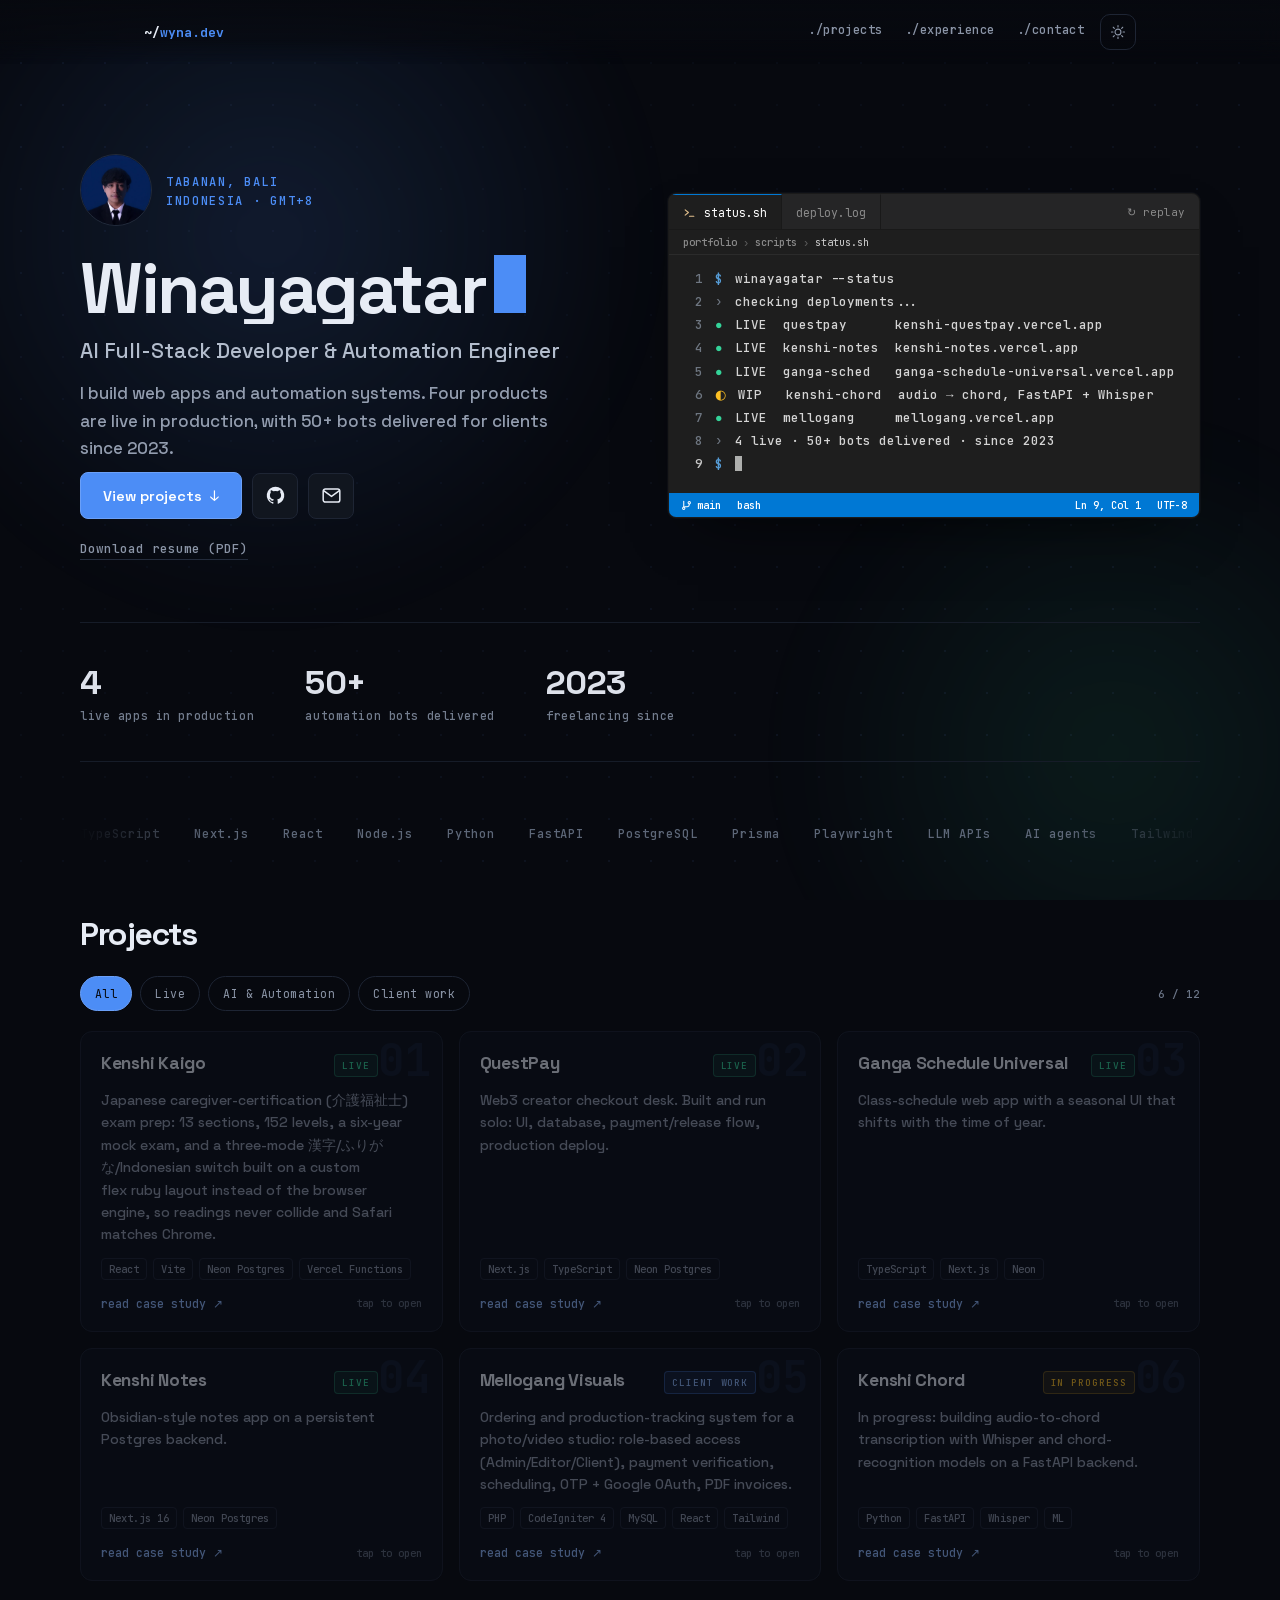
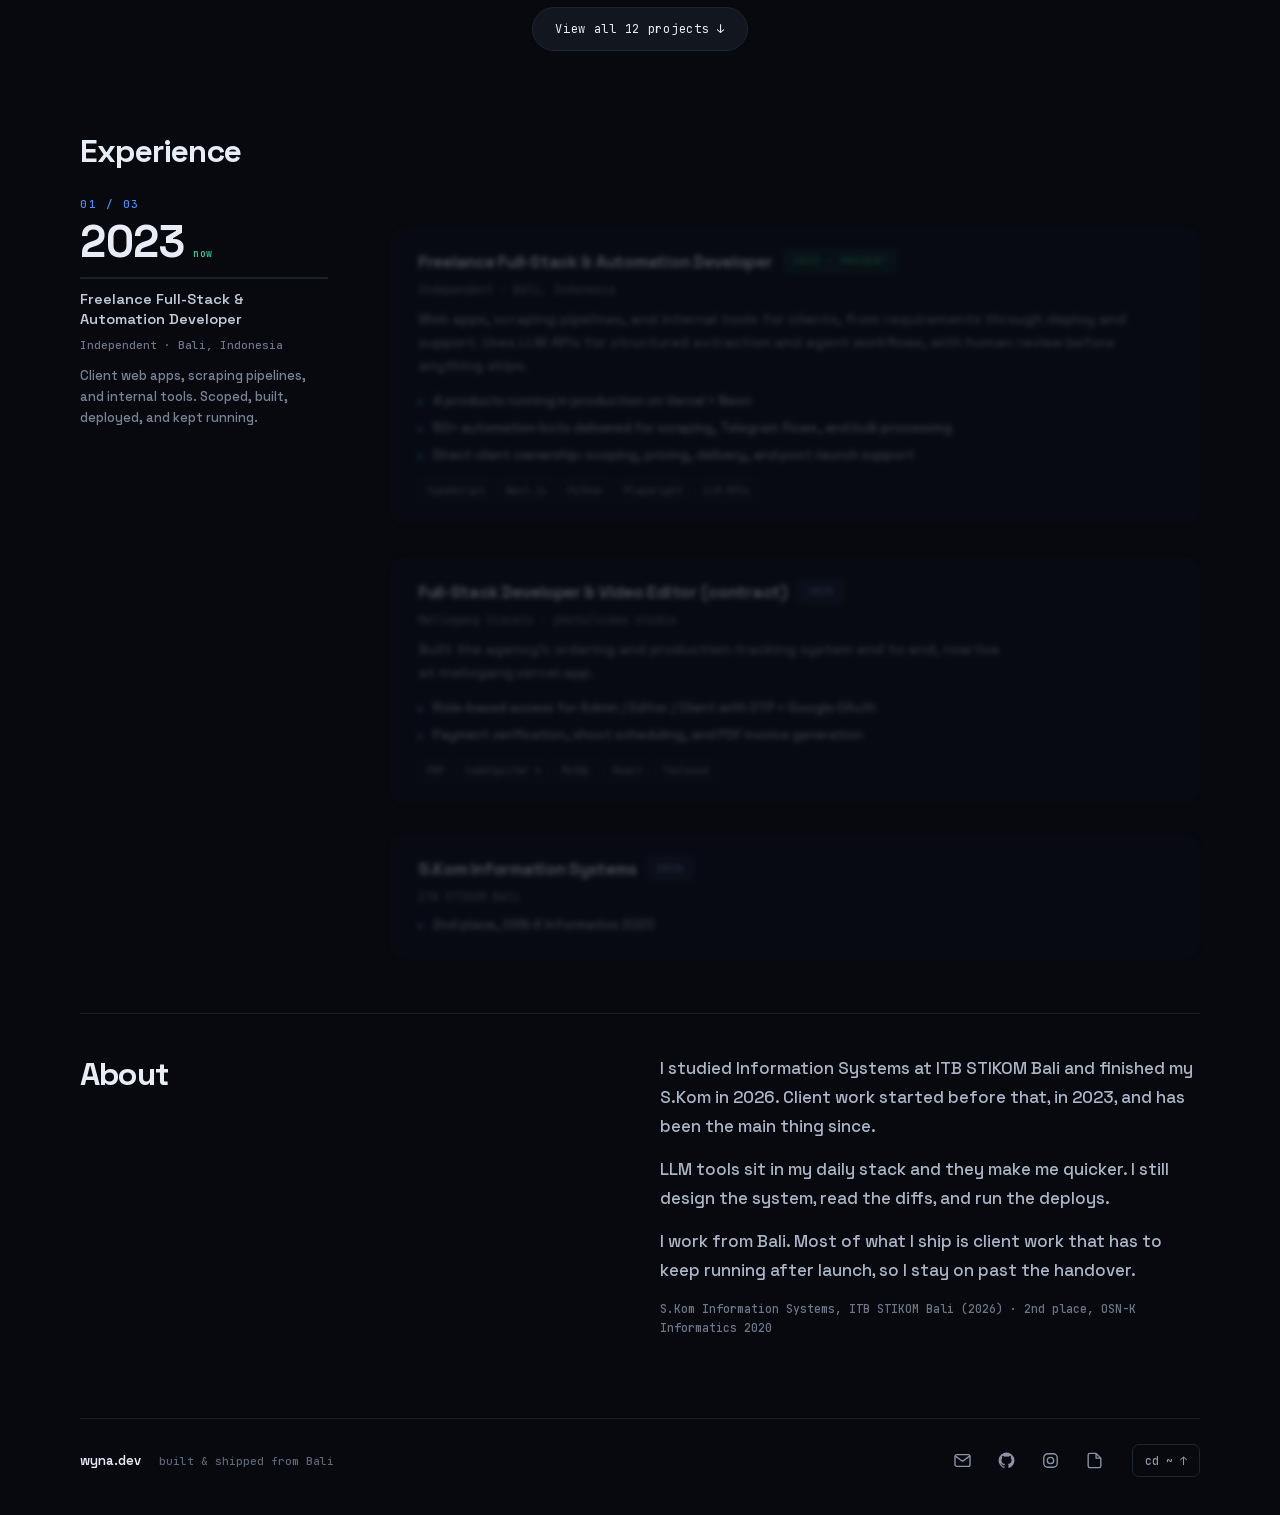
==== commit 61413d5c: "Restore the scroll scrub and split the timeline constants per artboard Three things had drifted from" ====
--- a/index.html
+++ b/index.html
@@ -1 +1 @@
-<!DOCTYPE html><html lang="en" class="__variable_6b9622 __variable_898c26"><head><meta charSet="utf-8"/><meta name="viewport" content="width=device-width, initial-scale=1"/><link rel="stylesheet" href="/_next/static/css/3570d1aa2355c1df.css" data-precedence="next"/><link rel="preload" as="script" fetchPriority="low" href="/_next/static/chunks/webpack-7c64779494009f50.js"/><script src="/_next/static/chunks/fd9d1056-b343dce2f8ea52f7.js" async=""></script><script src="/_next/static/chunks/117-05638baec290ef6c.js" async=""></script><script src="/_next/static/chunks/main-app-f8c101b78b771fcd.js" async=""></script><script src="/_next/static/chunks/app/page-db4b54c191e53a6c.js" async=""></script><meta name="theme-color" media="(prefers-color-scheme: dark)" content="#07090f"/><meta name="theme-color" media="(prefers-color-scheme: light)" content="#ffffff"/><title>Winayagatar — AI Full-Stack &amp; Automation Developer</title><meta name="description" content="AI full-stack developer and automation engineer from Bali. Four products live in production and 50+ automation bots delivered for clients since 2023."/><meta name="application-name" content="Winayagatar — Portfolio"/><meta name="author" content="I Made Winayagatar Arya Bhanu"/><meta name="keywords" content="Full-Stack Developer,Automation Engineer,AI Developer,Next.js,TypeScript,Python,Bali,Indonesia,Remote"/><meta name="robots" content="index, follow"/><link rel="canonical" href="https://wyna.dev/"/><meta property="og:title" content="Winayagatar — AI Full-Stack &amp; Automation Developer"/><meta property="og:description" content="AI full-stack developer and automation engineer from Bali. Four products live in production and 50+ automation bots delivered for clients since 2023."/><meta property="og:url" content="https://wyna.dev/"/><meta property="og:site_name" content="Winayagatar"/><meta property="og:image" content="https://wyna.dev/og.png"/><meta property="og:image:width" content="1200"/><meta property="og:image:height" content="630"/><meta property="og:image:alt" content="Winayagatar — AI Full-Stack &amp; Automation Developer"/><meta property="og:type" content="website"/><meta name="twitter:card" content="summary_large_image"/><meta name="twitter:title" content="Winayagatar — AI Full-Stack &amp; Automation Developer"/><meta name="twitter:description" content="AI full-stack developer and automation engineer from Bali. Four products live in production and 50+ automation bots delivered for clients since 2023."/><meta name="twitter:image" content="https://wyna.dev/og.png"/><link rel="icon" href="/icon.svg?43dca28d3ea361ec" type="image/svg+xml" sizes="any"/><script>try{var t=localStorage.getItem("wyna-theme");if(t==="light"||t==="dark")document.documentElement.dataset.theme=t}catch(e){}</script><script src="/_next/static/chunks/polyfills-42372ed130431b0a.js" noModule=""></script></head><body><div class="progress" aria-hidden="true"></div><a href="#projects" class="skip">Skip to projects</a><div class="page"><div class="glow" aria-hidden="true"><div class="glow__a"></div><div class="glow__b"></div></div><canvas class="grid-canvas" aria-hidden="true"></canvas><div class="shell"><nav class="nav" aria-label="Primary"><div class="nav__scrim" aria-hidden="true"></div><div class="nav__inner"><button type="button" class="nav__burger" aria-label="Open menu"><svg width="20" height="20" viewBox="0 0 24 24" fill="none" stroke="currentColor" stroke-width="1.9" stroke-linecap="round" aria-hidden="true"><path d="M4 7h16M4 12.5h16M4 18h10"></path></svg></button><a href="#top" class="nav__brand">~/<span>wyna.dev</span></a><div class="nav__links"><a href="#projects" class="nav__link">./<!-- -->projects</a><a href="#experience" class="nav__link">./<!-- -->experience</a><a href="#contact" class="nav__link">./<!-- -->contact</a></div><button type="button" class="nav__theme" aria-label="Switch to light mode" title="Switch to light mode"><svg width="16" height="16" viewBox="0 0 24 24" fill="none" stroke="currentColor" stroke-width="1.7" stroke-linecap="round" stroke-linejoin="round" aria-hidden="true"><path d="M12 7.6a4.4 4.4 0 1 0 0 8.8 4.4 4.4 0 0 0 0-8.8zM12 2.2v2.2M12 19.6v2.2M4.9 4.9l1.6 1.6M17.5 17.5l1.6 1.6M2.2 12h2.2M19.6 12h2.2M4.9 19.1l1.6-1.6M17.5 6.5l1.6-1.6"></path></svg></button></div></nav><section id="top" class="hero"><div><div class="hero__id"><picture><source srcSet="/arya.webp" type="image/webp"/><img src="/arya.jpg" alt="Portrait of Winayagatar in a dark suit." width="72" height="72" class="hero__avatar"/></picture><p class="hero__loc">Tabanan, Bali<br/>Indonesia · GMT+8</p></div><h1 class="hero__name">Winayagatar<span class="hero__caret" aria-hidden="true"></span></h1><p class="hero__role">AI Full-Stack Developer &amp; Automation Engineer</p><p class="hero__lede">I build web apps and automation systems. Four products are live in production, with 50+ bots delivered for clients since 2023.</p><div class="hero__cta"><a href="#projects" class="btn">View projects<!-- --> <span class="btn__arrow" aria-hidden="true">↓</span></a><a href="https://github.com/ryuken25" target="_blank" rel="noopener noreferrer" aria-label="GitHub" title="github.com/ryuken25" class="icon-btn"><svg width="21" height="21" viewBox="0 0 24 24" fill="currentColor" aria-hidden="true"><path d="M12 2a10 10 0 0 0-3.16 19.49c.5.09.68-.22.68-.48v-1.7c-2.78.6-3.37-1.34-3.37-1.34-.45-1.16-1.11-1.47-1.11-1.47-.91-.62.07-.61.07-.61 1 .07 1.53 1.03 1.53 1.03.89 1.53 2.34 1.09 2.91.83.09-.65.35-1.09.63-1.34-2.22-.25-4.56-1.11-4.56-4.95 0-1.09.39-1.98 1.03-2.68-.1-.25-.45-1.27.1-2.65 0 0 .84-.27 2.75 1.02a9.6 9.6 0 0 1 5 0c1.91-1.29 2.75-1.02 2.75-1.02.55 1.38.2 2.4.1 2.65.64.7 1.03 1.59 1.03 2.68 0 3.85-2.34 4.7-4.57 4.94.36.31.68.92.68 1.86v2.75c0 .27.18.58.69.48A10 10 0 0 0 12 2z"></path></svg></a><a href="mailto:atar@wyna.dev" aria-label="Email" title="atar@wyna.dev" class="icon-btn"><svg width="21" height="21" viewBox="0 0 24 24" fill="none" stroke="currentColor" stroke-width="1.7" stroke-linecap="round" stroke-linejoin="round" aria-hidden="true"><rect x="2.5" y="4.5" width="19" height="15" rx="2.5"></rect><path d="M3 6.5l9 6.5 9-6.5"></path></svg></a></div><p class="hero__resume-row"><a href="https://wyna.dev/resume.pdf" target="_blank" rel="noopener noreferrer" class="hero__resume">Download resume (PDF)</a></p></div><div class="term"><div class="term__tabs"><button type="button" class="term__tab" data-on="1"><svg width="13" height="13" viewBox="0 0 24 24" fill="none" stroke="var(--ticon)" stroke-width="2" stroke-linecap="round" stroke-linejoin="round" aria-hidden="true"><path d="M4 17l6-5-6-5"></path><path d="M12 19h8"></path></svg>status.sh</button><button type="button" class="term__tab">deploy.log</button><button type="button" class="term__replay" title="Replay">↻ replay</button></div><div class="term__crumbs"><span>portfolio</span><i>›</i><span>scripts</span><i>›</i><b>status.sh</b></div><div class="term__body"><div class="term__line"><span class="term__no">1</span><span class="term__mark" data-tone="blue">$</span><span class="term__text">winayagatar --status</span></div><div class="term__line"><span class="term__no">2</span><span class="term__mark" data-tone="num">›</span><span class="term__text">checking deployments...</span></div><div class="term__line"><span class="term__no">3</span><span class="term__mark" data-tone="ok">●</span><span class="term__text">LIVE  questpay      kenshi-questpay.vercel.app</span></div><div class="term__line"><span class="term__no">4</span><span class="term__mark" data-tone="ok">●</span><span class="term__text">LIVE  kenshi-notes  kenshi-notes.vercel.app</span></div><div class="term__line"><span class="term__no">5</span><span class="term__mark" data-tone="ok">●</span><span class="term__text">LIVE  ganga-sched   ganga-schedule-universal.vercel.app</span></div><div class="term__line"><span class="term__no">6</span><span class="term__mark" data-tone="warn">◐</span><span class="term__text">WIP   kenshi-chord  audio → chord, FastAPI + Whisper</span></div><div class="term__line"><span class="term__no">7</span><span class="term__mark" data-tone="ok">●</span><span class="term__text">LIVE  mellogang     mellogang.vercel.app</span></div><div class="term__line"><span class="term__no">8</span><span class="term__mark" data-tone="num">›</span><span class="term__text">4 live · 50+ bots delivered · since 2023</span></div><div class="term__line"><span class="term__no">9</span><span class="term__mark" data-tone="accent">✓</span><span class="term__text">status ok</span></div><div class="term__prompt"><span class="term__no">10</span><span class="term__sigil">$</span><span class="term__caret"></span></div></div><div class="term__status"><span class="term__branch"><svg width="11" height="11" viewBox="0 0 24 24" fill="none" stroke="currentColor" stroke-width="2.2" stroke-linecap="round" aria-hidden="true"><path d="M6 3v12"></path><circle cx="6" cy="18" r="2.5"></circle><circle cx="18" cy="6" r="2.5"></circle><path d="M18 8.5v2a4 4 0 0 1-4 4H8"></path></svg>main</span><span>bash</span><span class="term__pos">Ln <!-- -->10<!-- -->, Col 1</span><span>UTF-8</span></div></div></section><section class="stats" aria-label="Track record"><div class="stat" data-anim="cut" data-i="0"><p class="stat__n" data-count="4">4</p><p class="stat__l">live apps in production</p></div><div class="stat" data-anim="cut" data-i="1"><p class="stat__n" data-count="50" data-suffix="+">50+</p><p class="stat__l">automation bots delivered</p></div><div class="stat" data-anim="cut" data-i="2"><p class="stat__n" data-count="2023" data-from="1990">2023</p><p class="stat__l">freelancing since</p></div></section><div class="ticker" aria-hidden="true"><div class="ticker__row"><span>TypeScript</span><span>Next.js</span><span>React</span><span>Node.js</span><span>Python</span><span>FastAPI</span><span>PostgreSQL</span><span>Prisma</span><span>Playwright</span><span>LLM APIs</span><span>AI agents</span><span>Tailwind</span><span>PHP</span><span>MySQL</span><span>Vercel</span><span>TypeScript</span><span>Next.js</span><span>React</span><span>Node.js</span><span>Python</span><span>FastAPI</span><span>PostgreSQL</span><span>Prisma</span><span>Playwright</span><span>LLM APIs</span><span>AI agents</span><span>Tailwind</span><span>PHP</span><span>MySQL</span><span>Vercel</span></div></div><section id="projects" class="sec"><div data-anim="wipe" data-i="0"><h2 class="sec__h sec__h--projects">Projects</h2></div><div class="filters"><button type="button" class="filter" data-on="1">All</button><button type="button" class="filter">Live</button><button type="button" class="filter">AI &amp; Automation</button><button type="button" class="filter">Client work</button><span class="filters__count">6<!-- --> / <!-- -->12</span></div><div class="cards"><article class="card" role="button" tabindex="0" data-anim="cut" data-i="0" aria-label="Open case study for Kenshi Kaigo"><span class="card__idx" aria-hidden="true">01</span><div class="card__top"><h3 class="card__name">Kenshi Kaigo</h3><span class="badge" data-badge="LIVE">LIVE</span></div><p class="card__desc">Japanese caregiver-certification (介護福祉士) exam prep: 13 sections, 152 levels, a six-year mock exam, and a three-mode 漢字/ふりがな/Indonesian switch built on a custom flex ruby layout instead of the browser engine, so readings never collide and Safari matches Chrome.</p><div class="tags tags--card"><span class="tag">React</span><span class="tag">Vite</span><span class="tag">Neon Postgres</span><span class="tag">Vercel Functions</span></div><div class="card__foot"><span class="card__cta">read case study <span aria-hidden="true">↗</span></span><span class="card__hint">tap to open</span></div></article><article class="card" role="button" tabindex="0" data-anim="cut" data-i="1" aria-label="Open case study for QuestPay"><span class="card__idx" aria-hidden="true">02</span><div class="card__top"><h3 class="card__name">QuestPay</h3><span class="badge" data-badge="LIVE">LIVE</span></div><p class="card__desc">Web3 creator checkout desk. Built and run solo: UI, database, payment/release flow, production deploy.</p><div class="tags tags--card"><span class="tag">Next.js</span><span class="tag">TypeScript</span><span class="tag">Neon Postgres</span></div><div class="card__foot"><span class="card__cta">read case study <span aria-hidden="true">↗</span></span><span class="card__hint">tap to open</span></div></article><article class="card" role="button" tabindex="0" data-anim="cut" data-i="2" aria-label="Open case study for Ganga Schedule Universal"><span class="card__idx" aria-hidden="true">03</span><div class="card__top"><h3 class="card__name">Ganga Schedule Universal</h3><span class="badge" data-badge="LIVE">LIVE</span></div><p class="card__desc">Class-schedule web app with a seasonal UI that shifts with the time of year.</p><div class="tags tags--card"><span class="tag">TypeScript</span><span class="tag">Next.js</span><span class="tag">Neon</span></div><div class="card__foot"><span class="card__cta">read case study <span aria-hidden="true">↗</span></span><span class="card__hint">tap to open</span></div></article><article class="card" role="button" tabindex="0" data-anim="cut" data-i="3" aria-label="Open case study for Kenshi Notes"><span class="card__idx" aria-hidden="true">04</span><div class="card__top"><h3 class="card__name">Kenshi Notes</h3><span class="badge" data-badge="LIVE">LIVE</span></div><p class="card__desc">Obsidian-style notes app on a persistent Postgres backend.</p><div class="tags tags--card"><span class="tag">Next.js 16</span><span class="tag">Neon Postgres</span></div><div class="card__foot"><span class="card__cta">read case study <span aria-hidden="true">↗</span></span><span class="card__hint">tap to open</span></div></article><article class="card" role="button" tabindex="0" data-anim="cut" data-i="4" aria-label="Open case study for Mellogang Visuals"><span class="card__idx" aria-hidden="true">05</span><div class="card__top"><h3 class="card__name">Mellogang Visuals</h3><span class="badge" data-badge="CLIENT WORK">CLIENT WORK</span></div><p class="card__desc">Ordering and production-tracking system for a photo/video studio: role-based access (Admin/Editor/Client), payment verification, scheduling, OTP + Google OAuth, PDF invoices.</p><div class="tags tags--card"><span class="tag">PHP</span><span class="tag">CodeIgniter 4</span><span class="tag">MySQL</span><span class="tag">React</span><span class="tag">Tailwind</span></div><div class="card__foot"><span class="card__cta">read case study <span aria-hidden="true">↗</span></span><span class="card__hint">tap to open</span></div></article><article class="card" role="button" tabindex="0" data-anim="cut" data-i="5" aria-label="Open case study for Kenshi Chord"><span class="card__idx" aria-hidden="true">06</span><div class="card__top"><h3 class="card__name">Kenshi Chord</h3><span class="badge" data-badge="IN PROGRESS">IN PROGRESS</span></div><p class="card__desc">In progress: building audio-to-chord transcription with Whisper and chord-recognition models on a FastAPI backend.</p><div class="tags tags--card"><span class="tag">Python</span><span class="tag">FastAPI</span><span class="tag">Whisper</span><span class="tag">ML</span></div><div class="card__foot"><span class="card__cta">read case study <span aria-hidden="true">↗</span></span><span class="card__hint">tap to open</span></div></article></div><div class="more"><button type="button" class="more__btn">View all 12 projects ↓</button></div></section><section id="experience" class="sec"><div data-anim="wipe" data-i="0"><h2 class="sec__h sec__h--xp">Experience</h2></div><div class="xp"><aside class="xp__aside"><p class="xp__count">01 / 03</p><div class="xp__yearrow"><span class="xp__year"><span class="xp__digit" data-digit="0">2</span><span class="xp__digit" data-digit="1">0</span><span class="xp__digit" data-digit="2">2</span><span class="xp__digit" data-digit="3">3</span></span><span class="xp__now">now</span></div><div class="xp__rail" aria-hidden="true"><div class="xp__fill"></div></div><p class="xp__role">Freelance Full-Stack &amp; Automation Developer</p><p class="xp__place">Independent · Bali, Indonesia</p><p class="xp__summary">Client web apps, scraping pipelines, and internal tools. Scoped, built, deployed, and kept running.</p></aside><div class="xp__list" data-xp-wrap="1"><article class="xp__card" data-xp="1"><span class="xp__bar" data-xp-bar="1" aria-hidden="true"></span><div class="xp__head"><h3 class="xp__title">Freelance Full-Stack &amp; Automation Developer</h3><span class="xp__period" data-tone="live">2023 — PRESENT</span></div><p class="xp__meta">Independent · Bali, Indonesia</p><p class="xp__desc">Web apps, scraping pipelines, and internal tools for clients, from requirements through deploy and support. Uses LLM APIs for structured extraction and agent workflows, with human review before anything ships.</p><div class="xp__bullets xp__bullets--spaced"><div class="xp__bullet"><i aria-hidden="true">▸</i><span>4 products running in production on Vercel + Neon</span></div><div class="xp__bullet"><i aria-hidden="true">▸</i><span>50+ automation bots delivered for scraping, Telegram flows, and bulk processing</span></div><div class="xp__bullet"><i aria-hidden="true">▸</i><span>Direct client ownership: scoping, pricing, delivery, and post-launch support</span></div></div><div class="tags"><span class="tag">TypeScript</span><span class="tag">Next.js</span><span class="tag">Python</span><span class="tag">Playwright</span><span class="tag">LLM APIs</span></div></article><article class="xp__card" data-xp="1"><span class="xp__bar" data-xp-bar="1" aria-hidden="true"></span><div class="xp__head"><h3 class="xp__title">Full-Stack Developer &amp; Video Editor (contract)</h3><span class="xp__period" data-tone="accent">2025</span></div><p class="xp__meta">Mellogang Visuals · photo/video studio</p><p class="xp__desc">Built the agency&#x27;s ordering and production-tracking system end to end, now live at mellogang.vercel.app.</p><div class="xp__bullets xp__bullets--spaced"><div class="xp__bullet"><i aria-hidden="true">▸</i><span>Role-based access for Admin / Editor / Client with OTP + Google OAuth</span></div><div class="xp__bullet"><i aria-hidden="true">▸</i><span>Payment verification, shoot scheduling, and PDF invoice generation</span></div></div><div class="tags"><span class="tag">PHP</span><span class="tag">CodeIgniter 4</span><span class="tag">MySQL</span><span class="tag">React</span><span class="tag">Tailwind</span></div></article><article class="xp__card" data-xp="1"><span class="xp__bar" data-xp-bar="1" aria-hidden="true"></span><div class="xp__head"><h3 class="xp__title">S.Kom Information Systems</h3><span class="xp__period" data-tone="accent">2026</span></div><p class="xp__meta">ITB STIKOM Bali</p><div class="xp__bullets"><div class="xp__bullet"><i aria-hidden="true">▸</i><span>2nd place, OSN-K Informatics 2020</span></div></div></article></div></div></section><section class="about"><div data-anim="wipe" data-i="0"><h2 class="sec__h">About</h2></div><div data-anim="blur" data-i="1"><p class="about__body">I studied Information Systems at ITB STIKOM Bali and finished my S.Kom in 2026. Client work started before that, in 2023, and has been the main thing since.</p><p class="about__body">LLM tools sit in my daily stack and they make me quicker. I still design the system, read the diffs, and run the deploys.</p><p class="about__body">I work from Bali. Most of what I ship is client work that has to keep running after launch, so I stay on past the handover.</p><p class="about__creds">S.Kom Information Systems, ITB STIKOM Bali (2026) · 2nd place, OSN-K Informatics 2020</p></div></section><footer id="contact" class="foot"><a href="#top" class="foot__brand">wyna.dev</a><span class="foot__note">built &amp; shipped from Bali</span><div class="foot__social"><a href="mailto:atar@wyna.dev" aria-label="Email" title="atar@wyna.dev" class="foot__icon"><svg width="19" height="19" viewBox="0 0 24 24" fill="none" stroke="currentColor" stroke-width="1.7" stroke-linecap="round" stroke-linejoin="round" aria-hidden="true"><rect x="2.5" y="4.5" width="19" height="15" rx="2.5"></rect><path d="M3 6.5l9 6.5 9-6.5"></path></svg></a><a href="https://github.com/ryuken25" target="_blank" rel="noopener noreferrer" aria-label="GitHub" title="GitHub" class="foot__icon"><svg width="19" height="19" viewBox="0 0 24 24" fill="currentColor" stroke="none" stroke-width="1.7" stroke-linecap="round" stroke-linejoin="round" aria-hidden="true"><path d="M12 2a10 10 0 0 0-3.16 19.49c.5.09.68-.22.68-.48v-1.7c-2.78.6-3.37-1.34-3.37-1.34-.45-1.16-1.11-1.47-1.11-1.47-.91-.62.07-.61.07-.61 1 .07 1.53 1.03 1.53 1.03.89 1.53 2.34 1.09 2.91.83.09-.65.35-1.09.63-1.34-2.22-.25-4.56-1.11-4.56-4.95 0-1.09.39-1.98 1.03-2.68-.1-.25-.45-1.27.1-2.65 0 0 .84-.27 2.75 1.02a9.6 9.6 0 0 1 5 0c1.91-1.29 2.75-1.02 2.75-1.02.55 1.38.2 2.4.1 2.65.64.7 1.03 1.59 1.03 2.68 0 3.85-2.34 4.7-4.57 4.94.36.31.68.92.68 1.86v2.75c0 .27.18.58.69.48A10 10 0 0 0 12 2z"></path></svg></a><a href="https://instagram.com/__winatar" target="_blank" rel="noopener noreferrer" aria-label="Instagram" title="Instagram" class="foot__icon"><svg width="19" height="19" viewBox="0 0 24 24" fill="none" stroke="currentColor" stroke-width="1.7" stroke-linecap="round" stroke-linejoin="round" aria-hidden="true"><path d="M8.5 3.5h7a5 5 0 0 1 5 5v7a5 5 0 0 1-5 5h-7a5 5 0 0 1-5-5v-7a5 5 0 0 1 5-5zM12 8a4 4 0 1 0 0 8 4 4 0 0 0 0-8z"></path></svg></a><a href="https://wyna.dev/resume.pdf" target="_blank" rel="noopener noreferrer" aria-label="Resume PDF" title="Resume PDF" class="foot__icon"><svg width="19" height="19" viewBox="0 0 24 24" fill="none" stroke="currentColor" stroke-width="1.7" stroke-linecap="round" stroke-linejoin="round" aria-hidden="true"><path d="M14 3H6a2 2 0 0 0-2 2v14a2 2 0 0 0 2 2h12a2 2 0 0 0 2-2V9zM14 3v6h6"></path></svg></a></div><a href="#top" class="foot__top">cd ~ ↑</a></footer></div></div><script src="/_next/static/chunks/webpack-7c64779494009f50.js" async=""></script><script>(self.__next_f=self.__next_f||[]).push([0]);self.__next_f.push([2,null])</script><script>self.__next_f.push([1,"1:HL[\"/_next/static/css/3570d1aa2355c1df.css\",\"style\"]\n"])</script><script>self.__next_f.push([1,"2:I[2846,[],\"\"]\n4:I[4869,[\"931\",\"static/chunks/app/page-db4b54c191e53a6c.js\"],\"default\"]\n5:I[4707,[],\"\"]\n6:I[6423,[],\"\"]\n8:I[1060,[],\"\"]\n9:[]\n"])</script><script>self.__next_f.push([1,"0:[\"$\",\"$L2\",null,{\"buildId\":\"aBeqyci49TSBtEmxcBVEh\",\"assetPrefix\":\"\",\"urlParts\":[\"\",\"\"],\"initialTree\":[\"\",{\"children\":[\"__PAGE__\",{}]},\"$undefined\",\"$undefined\",true],\"initialSeedData\":[\"\",{\"children\":[\"__PAGE__\",{},[[\"$L3\",[\"$\",\"$L4\",null,{}],null],null],null]},[[[[\"$\",\"link\",\"0\",{\"rel\":\"stylesheet\",\"href\":\"/_next/static/css/3570d1aa2355c1df.css\",\"precedence\":\"next\",\"crossOrigin\":\"$undefined\"}]],[\"$\",\"html\",null,{\"lang\":\"en\",\"className\":\"__variable_6b9622 __variable_898c26\",\"children\":[[\"$\",\"head\",null,{\"children\":[\"$\",\"script\",null,{\"dangerouslySetInnerHTML\":{\"__html\":\"try{var t=localStorage.getItem(\\\"wyna-theme\\\");if(t===\\\"light\\\"||t===\\\"dark\\\")document.documentElement.dataset.theme=t}catch(e){}\"}}]}],[\"$\",\"body\",null,{\"children\":[\"$\",\"$L5\",null,{\"parallelRouterKey\":\"children\",\"segmentPath\":[\"children\"],\"error\":\"$undefined\",\"errorStyles\":\"$undefined\",\"errorScripts\":\"$undefined\",\"template\":[\"$\",\"$L6\",null,{}],\"templateStyles\":\"$undefined\",\"templateScripts\":\"$undefined\",\"notFound\":[[\"$\",\"title\",null,{\"children\":\"404: This page could not be found.\"}],[\"$\",\"div\",null,{\"style\":{\"fontFamily\":\"system-ui,\\\"Segoe UI\\\",Roboto,Helvetica,Arial,sans-serif,\\\"Apple Color Emoji\\\",\\\"Segoe UI Emoji\\\"\",\"height\":\"100vh\",\"textAlign\":\"center\",\"display\":\"flex\",\"flexDirection\":\"column\",\"alignItems\":\"center\",\"justifyContent\":\"center\"},\"children\":[\"$\",\"div\",null,{\"children\":[[\"$\",\"style\",null,{\"dangerouslySetInnerHTML\":{\"__html\":\"body{color:#000;background:#fff;margin:0}.next-error-h1{border-right:1px solid rgba(0,0,0,.3)}@media (prefers-color-scheme:dark){body{color:#fff;background:#000}.next-error-h1{border-right:1px solid rgba(255,255,255,.3)}}\"}}],[\"$\",\"h1\",null,{\"className\":\"next-error-h1\",\"style\":{\"display\":\"inline-block\",\"margin\":\"0 20px 0 0\",\"padding\":\"0 23px 0 0\",\"fontSize\":24,\"fontWeight\":500,\"verticalAlign\":\"top\",\"lineHeight\":\"49px\"},\"children\":\"404\"}],[\"$\",\"div\",null,{\"style\":{\"display\":\"inline-block\"},\"children\":[\"$\",\"h2\",null,{\"style\":{\"fontSize\":14,\"fontWeight\":400,\"lineHeight\":\"49px\",\"margin\":0},\"children\":\"This page could not be found.\"}]}]]}]}]],\"notFoundStyles\":[]}]}]]}]],null],null],\"couldBeIntercepted\":false,\"initialHead\":[null,\"$L7\"],\"globalErrorComponent\":\"$8\",\"missingSlots\":\"$W9\"}]\n"])</script><script>self.__next_f.push([1,"7:[[\"$\",\"meta\",\"0\",{\"name\":\"viewport\",\"content\":\"width=device-width, initial-scale=1\"}],[\"$\",\"meta\",\"1\",{\"name\":\"theme-color\",\"media\":\"(prefers-color-scheme: dark)\",\"content\":\"#07090f\"}],[\"$\",\"meta\",\"2\",{\"name\":\"theme-color\",\"media\":\"(prefers-color-scheme: light)\",\"content\":\"#ffffff\"}],[\"$\",\"meta\",\"3\",{\"charSet\":\"utf-8\"}],[\"$\",\"title\",\"4\",{\"children\":\"Winayagatar — AI Full-Stack \u0026 Automation Developer\"}],[\"$\",\"meta\",\"5\",{\"name\":\"description\",\"content\":\"AI full-stack developer and automation engineer from Bali. Four products live in production and 50+ automation bots delivered for clients since 2023.\"}],[\"$\",\"meta\",\"6\",{\"name\":\"application-name\",\"content\":\"Winayagatar — Portfolio\"}],[\"$\",\"meta\",\"7\",{\"name\":\"author\",\"content\":\"I Made Winayagatar Arya Bhanu\"}],[\"$\",\"meta\",\"8\",{\"name\":\"keywords\",\"content\":\"Full-Stack Developer,Automation Engineer,AI Developer,Next.js,TypeScript,Python,Bali,Indonesia,Remote\"}],[\"$\",\"meta\",\"9\",{\"name\":\"robots\",\"content\":\"index, follow\"}],[\"$\",\"link\",\"10\",{\"rel\":\"canonical\",\"href\":\"https://wyna.dev/\"}],[\"$\",\"meta\",\"11\",{\"property\":\"og:title\",\"content\":\"Winayagatar — AI Full-Stack \u0026 Automation Developer\"}],[\"$\",\"meta\",\"12\",{\"property\":\"og:description\",\"content\":\"AI full-stack developer and automation engineer from Bali. Four products live in production and 50+ automation bots delivered for clients since 2023.\"}],[\"$\",\"meta\",\"13\",{\"property\":\"og:url\",\"content\":\"https://wyna.dev/\"}],[\"$\",\"meta\",\"14\",{\"property\":\"og:site_name\",\"content\":\"Winayagatar\"}],[\"$\",\"meta\",\"15\",{\"property\":\"og:image\",\"content\":\"https://wyna.dev/og.png\"}],[\"$\",\"meta\",\"16\",{\"property\":\"og:image:width\",\"content\":\"1200\"}],[\"$\",\"meta\",\"17\",{\"property\":\"og:image:height\",\"content\":\"630\"}],[\"$\",\"meta\",\"18\",{\"property\":\"og:image:alt\",\"content\":\"Winayagatar — AI Full-Stack \u0026 Automation Developer\"}],[\"$\",\"meta\",\"19\",{\"property\":\"og:type\",\"content\":\"website\"}],[\"$\",\"meta\",\"20\",{\"name\":\"twitter:card\",\"content\":\"summary_large_image\"}],[\"$\",\"meta\",\"21\",{\"name\":\"twitter:title\",\"content\":\"Winayagatar — AI Full-Stack \u0026 Automation Developer\"}],[\"$\",\"meta\",\"22\",{\"name\":\"twitter:description\",\"content\":\"AI full-stack developer and automation engineer from Bali. Four products live in production and 50+ automation bots delivered for clients since 2023.\"}],[\"$\",\"meta\",\"23\",{\"name\":\"twitter:image\",\"content\":\"https://wyna.dev/og.png\"}],[\"$\",\"link\",\"24\",{\"rel\":\"icon\",\"href\":\"/icon.svg?43dca28d3ea361ec\",\"type\":\"image/svg+xml\",\"sizes\":\"any\"}]]\n"])</script><script>self.__next_f.push([1,"3:null\n"])</script></body></html>+<!DOCTYPE html><html lang="en" class="__variable_6b9622 __variable_898c26"><head><meta charSet="utf-8"/><meta name="viewport" content="width=device-width, initial-scale=1"/><link rel="stylesheet" href="/_next/static/css/fd689dab550715ae.css" data-precedence="next"/><link rel="preload" as="script" fetchPriority="low" href="/_next/static/chunks/webpack-7c64779494009f50.js"/><script src="/_next/static/chunks/fd9d1056-b343dce2f8ea52f7.js" async=""></script><script src="/_next/static/chunks/117-05638baec290ef6c.js" async=""></script><script src="/_next/static/chunks/main-app-f8c101b78b771fcd.js" async=""></script><script src="/_next/static/chunks/app/page-8e52410cf72b517e.js" async=""></script><meta name="theme-color" media="(prefers-color-scheme: dark)" content="#07090f"/><meta name="theme-color" media="(prefers-color-scheme: light)" content="#ffffff"/><title>Winayagatar — AI Full-Stack &amp; Automation Developer</title><meta name="description" content="AI full-stack developer and automation engineer from Bali. Four products live in production and 50+ automation bots delivered for clients since 2023."/><meta name="application-name" content="Winayagatar — Portfolio"/><meta name="author" content="I Made Winayagatar Arya Bhanu"/><meta name="keywords" content="Full-Stack Developer,Automation Engineer,AI Developer,Next.js,TypeScript,Python,Bali,Indonesia,Remote"/><meta name="robots" content="index, follow"/><link rel="canonical" href="https://wyna.dev/"/><meta property="og:title" content="Winayagatar — AI Full-Stack &amp; Automation Developer"/><meta property="og:description" content="AI full-stack developer and automation engineer from Bali. Four products live in production and 50+ automation bots delivered for clients since 2023."/><meta property="og:url" content="https://wyna.dev/"/><meta property="og:site_name" content="Winayagatar"/><meta property="og:image" content="https://wyna.dev/og.png"/><meta property="og:image:width" content="1200"/><meta property="og:image:height" content="630"/><meta property="og:image:alt" content="Winayagatar — AI Full-Stack &amp; Automation Developer"/><meta property="og:type" content="website"/><meta name="twitter:card" content="summary_large_image"/><meta name="twitter:title" content="Winayagatar — AI Full-Stack &amp; Automation Developer"/><meta name="twitter:description" content="AI full-stack developer and automation engineer from Bali. Four products live in production and 50+ automation bots delivered for clients since 2023."/><meta name="twitter:image" content="https://wyna.dev/og.png"/><link rel="icon" href="/icon.svg?43dca28d3ea361ec" type="image/svg+xml" sizes="any"/><script>try{var t=localStorage.getItem("wyna-theme");if(t==="light"||t==="dark")document.documentElement.dataset.theme=t}catch(e){}</script><script src="/_next/static/chunks/polyfills-42372ed130431b0a.js" noModule=""></script></head><body><div class="progress" aria-hidden="true"></div><a href="#projects" class="skip">Skip to projects</a><div class="page"><div class="glow" aria-hidden="true"><div class="glow__a"></div><div class="glow__b"></div></div><canvas class="grid-canvas" aria-hidden="true"></canvas><div class="shell"><nav class="nav" aria-label="Primary"><div class="nav__scrim" aria-hidden="true"></div><div class="nav__inner"><button type="button" class="nav__burger" aria-label="Open menu"><svg width="20" height="20" viewBox="0 0 24 24" fill="none" stroke="currentColor" stroke-width="1.9" stroke-linecap="round" aria-hidden="true"><path d="M4 7h16M4 12.5h16M4 18h10"></path></svg></button><a href="#top" class="nav__brand">~/<span>wyna.dev</span></a><div class="nav__links"><a href="#projects" class="nav__link">./<!-- -->projects</a><a href="#experience" class="nav__link">./<!-- -->experience</a><a href="#contact" class="nav__link">./<!-- -->contact</a></div><button type="button" class="nav__theme" aria-label="Switch to light mode" title="Switch to light mode"><svg width="16" height="16" viewBox="0 0 24 24" fill="none" stroke="currentColor" stroke-width="1.7" stroke-linecap="round" stroke-linejoin="round" aria-hidden="true"><path d="M12 7.6a4.4 4.4 0 1 0 0 8.8 4.4 4.4 0 0 0 0-8.8zM12 2.2v2.2M12 19.6v2.2M4.9 4.9l1.6 1.6M17.5 17.5l1.6 1.6M2.2 12h2.2M19.6 12h2.2M4.9 19.1l1.6-1.6M17.5 6.5l1.6-1.6"></path></svg></button></div></nav><section id="top" class="hero"><div><div class="hero__id"><picture><source srcSet="/arya.webp" type="image/webp"/><img src="/arya.jpg" alt="Portrait of Winayagatar in a dark suit." width="72" height="72" class="hero__avatar"/></picture><p class="hero__loc">Tabanan, Bali<br/>Indonesia · GMT+8</p></div><h1 class="hero__name">Winayagatar<span class="hero__caret" aria-hidden="true"></span></h1><p class="hero__role">AI Full-Stack Developer &amp; Automation Engineer</p><p class="hero__lede">I build web apps and automation systems. Four products are live in production, with 50+ bots delivered for clients since 2023.</p><div class="hero__cta"><a href="#projects" class="btn">View projects<!-- --> <span class="btn__arrow" aria-hidden="true">↓</span></a><a href="https://github.com/ryuken25" target="_blank" rel="noopener noreferrer" aria-label="GitHub" title="github.com/ryuken25" class="icon-btn"><svg width="21" height="21" viewBox="0 0 24 24" fill="currentColor" aria-hidden="true"><path d="M12 2a10 10 0 0 0-3.16 19.49c.5.09.68-.22.68-.48v-1.7c-2.78.6-3.37-1.34-3.37-1.34-.45-1.16-1.11-1.47-1.11-1.47-.91-.62.07-.61.07-.61 1 .07 1.53 1.03 1.53 1.03.89 1.53 2.34 1.09 2.91.83.09-.65.35-1.09.63-1.34-2.22-.25-4.56-1.11-4.56-4.95 0-1.09.39-1.98 1.03-2.68-.1-.25-.45-1.27.1-2.65 0 0 .84-.27 2.75 1.02a9.6 9.6 0 0 1 5 0c1.91-1.29 2.75-1.02 2.75-1.02.55 1.38.2 2.4.1 2.65.64.7 1.03 1.59 1.03 2.68 0 3.85-2.34 4.7-4.57 4.94.36.31.68.92.68 1.86v2.75c0 .27.18.58.69.48A10 10 0 0 0 12 2z"></path></svg></a><a href="mailto:atar@wyna.dev" aria-label="Email" title="atar@wyna.dev" class="icon-btn"><svg width="21" height="21" viewBox="0 0 24 24" fill="none" stroke="currentColor" stroke-width="1.7" stroke-linecap="round" stroke-linejoin="round" aria-hidden="true"><rect x="2.5" y="4.5" width="19" height="15" rx="2.5"></rect><path d="M3 6.5l9 6.5 9-6.5"></path></svg></a></div><p class="hero__resume-row"><a href="https://wyna.dev/resume.pdf" target="_blank" rel="noopener noreferrer" class="hero__resume">Download resume (PDF)</a></p></div><div class="term"><div class="term__tabs"><button type="button" class="term__tab" data-on="1"><svg width="13" height="13" viewBox="0 0 24 24" fill="none" stroke="var(--ticon)" stroke-width="2" stroke-linecap="round" stroke-linejoin="round" aria-hidden="true"><path d="M4 17l6-5-6-5"></path><path d="M12 19h8"></path></svg>status.sh</button><button type="button" class="term__tab">deploy.log</button><button type="button" class="term__replay" title="Replay">↻ replay</button></div><div class="term__crumbs"><span>portfolio</span><i>›</i><span>scripts</span><i>›</i><b>status.sh</b></div><div class="term__body"><div class="term__line"><span class="term__no">1</span><span class="term__mark" data-tone="blue">$</span><span class="term__text">winayagatar --status</span></div><div class="term__line"><span class="term__no">2</span><span class="term__mark" data-tone="num">›</span><span class="term__text">checking deployments...</span></div><div class="term__line"><span class="term__no">3</span><span class="term__mark" data-tone="ok">●</span><span class="term__text">LIVE  questpay      kenshi-questpay.vercel.app</span></div><div class="term__line"><span class="term__no">4</span><span class="term__mark" data-tone="ok">●</span><span class="term__text">LIVE  kenshi-notes  kenshi-notes.vercel.app</span></div><div class="term__line"><span class="term__no">5</span><span class="term__mark" data-tone="ok">●</span><span class="term__text">LIVE  ganga-sched   ganga-schedule-universal.vercel.app</span></div><div class="term__line"><span class="term__no">6</span><span class="term__mark" data-tone="warn">◐</span><span class="term__text">WIP   kenshi-chord  audio → chord, FastAPI + Whisper</span></div><div class="term__line"><span class="term__no">7</span><span class="term__mark" data-tone="ok">●</span><span class="term__text">LIVE  mellogang     mellogang.vercel.app</span></div><div class="term__line"><span class="term__no">8</span><span class="term__mark" data-tone="num">›</span><span class="term__text">4 live · 50+ bots delivered · since 2023</span></div><div class="term__line"><span class="term__no">9</span><span class="term__mark" data-tone="accent">✓</span><span class="term__text">status ok</span></div><div class="term__prompt"><span class="term__no">10</span><span class="term__sigil">$</span><span class="term__caret"></span></div></div><div class="term__status"><span class="term__branch"><svg width="11" height="11" viewBox="0 0 24 24" fill="none" stroke="currentColor" stroke-width="2.2" stroke-linecap="round" aria-hidden="true"><path d="M6 3v12"></path><circle cx="6" cy="18" r="2.5"></circle><circle cx="18" cy="6" r="2.5"></circle><path d="M18 8.5v2a4 4 0 0 1-4 4H8"></path></svg>main</span><span>bash</span><span class="term__pos">Ln <!-- -->10<!-- -->, Col 1</span><span>UTF-8</span></div></div></section><section class="stats" aria-label="Track record"><div class="stat" data-scrub="1"><p class="stat__n" data-count="4">4</p><p class="stat__l">live apps in production</p></div><div class="stat" data-scrub="1"><p class="stat__n" data-count="50" data-suffix="+">50+</p><p class="stat__l">automation bots delivered</p></div><div class="stat" data-scrub="1"><p class="stat__n" data-count="2023" data-from="1990">2023</p><p class="stat__l">freelancing since</p></div></section><div class="ticker" aria-hidden="true"><div class="ticker__row"><span>TypeScript</span><span>Next.js</span><span>React</span><span>Node.js</span><span>Python</span><span>FastAPI</span><span>PostgreSQL</span><span>Prisma</span><span>Playwright</span><span>LLM APIs</span><span>AI agents</span><span>Tailwind</span><span>PHP</span><span>MySQL</span><span>Vercel</span><span>TypeScript</span><span>Next.js</span><span>React</span><span>Node.js</span><span>Python</span><span>FastAPI</span><span>PostgreSQL</span><span>Prisma</span><span>Playwright</span><span>LLM APIs</span><span>AI agents</span><span>Tailwind</span><span>PHP</span><span>MySQL</span><span>Vercel</span></div></div><section id="projects" class="sec"><div data-anim="wipe" data-i="0"><h2 class="sec__h sec__h--projects">Projects</h2></div><div class="filters"><button type="button" class="filter" data-on="1">All</button><button type="button" class="filter">Live</button><button type="button" class="filter">AI &amp; Automation</button><button type="button" class="filter">Client work</button><span class="filters__count">6<!-- --> / <!-- -->12</span></div><div class="cards"><article class="card" role="button" tabindex="0" data-scrub="1" aria-label="Open case study for Kenshi Kaigo"><span class="card__idx" aria-hidden="true">01</span><div class="card__top"><h3 class="card__name">Kenshi Kaigo</h3><span class="badge" data-badge="LIVE">LIVE</span></div><p class="card__desc">Japanese caregiver-certification (介護福祉士) exam prep: 13 sections, 152 levels, a six-year mock exam, and a three-mode 漢字/ふりがな/Indonesian switch built on a custom flex ruby layout instead of the browser engine, so readings never collide and Safari matches Chrome.</p><div class="tags tags--card"><span class="tag">React</span><span class="tag">Vite</span><span class="tag">Neon Postgres</span><span class="tag">Vercel Functions</span></div><div class="card__foot"><span class="card__cta">read case study <span aria-hidden="true">↗</span></span><span class="card__hint">tap to open</span></div></article><article class="card" role="button" tabindex="0" data-scrub="1" aria-label="Open case study for QuestPay"><span class="card__idx" aria-hidden="true">02</span><div class="card__top"><h3 class="card__name">QuestPay</h3><span class="badge" data-badge="LIVE">LIVE</span></div><p class="card__desc">Web3 creator checkout desk. Built and run solo: UI, database, payment/release flow, production deploy.</p><div class="tags tags--card"><span class="tag">Next.js</span><span class="tag">TypeScript</span><span class="tag">Neon Postgres</span></div><div class="card__foot"><span class="card__cta">read case study <span aria-hidden="true">↗</span></span><span class="card__hint">tap to open</span></div></article><article class="card" role="button" tabindex="0" data-scrub="1" aria-label="Open case study for Ganga Schedule Universal"><span class="card__idx" aria-hidden="true">03</span><div class="card__top"><h3 class="card__name">Ganga Schedule Universal</h3><span class="badge" data-badge="LIVE">LIVE</span></div><p class="card__desc">Class-schedule web app with a seasonal UI that shifts with the time of year.</p><div class="tags tags--card"><span class="tag">TypeScript</span><span class="tag">Next.js</span><span class="tag">Neon</span></div><div class="card__foot"><span class="card__cta">read case study <span aria-hidden="true">↗</span></span><span class="card__hint">tap to open</span></div></article><article class="card" role="button" tabindex="0" data-scrub="1" aria-label="Open case study for Kenshi Notes"><span class="card__idx" aria-hidden="true">04</span><div class="card__top"><h3 class="card__name">Kenshi Notes</h3><span class="badge" data-badge="LIVE">LIVE</span></div><p class="card__desc">Obsidian-style notes app on a persistent Postgres backend.</p><div class="tags tags--card"><span class="tag">Next.js 16</span><span class="tag">Neon Postgres</span></div><div class="card__foot"><span class="card__cta">read case study <span aria-hidden="true">↗</span></span><span class="card__hint">tap to open</span></div></article><article class="card" role="button" tabindex="0" data-scrub="1" aria-label="Open case study for Mellogang Visuals"><span class="card__idx" aria-hidden="true">05</span><div class="card__top"><h3 class="card__name">Mellogang Visuals</h3><span class="badge" data-badge="CLIENT WORK">CLIENT WORK</span></div><p class="card__desc">Ordering and production-tracking system for a photo/video studio: role-based access (Admin/Editor/Client), payment verification, scheduling, OTP + Google OAuth, PDF invoices.</p><div class="tags tags--card"><span class="tag">PHP</span><span class="tag">CodeIgniter 4</span><span class="tag">MySQL</span><span class="tag">React</span><span class="tag">Tailwind</span></div><div class="card__foot"><span class="card__cta">read case study <span aria-hidden="true">↗</span></span><span class="card__hint">tap to open</span></div></article><article class="card" role="button" tabindex="0" data-scrub="1" aria-label="Open case study for Kenshi Chord"><span class="card__idx" aria-hidden="true">06</span><div class="card__top"><h3 class="card__name">Kenshi Chord</h3><span class="badge" data-badge="IN PROGRESS">IN PROGRESS</span></div><p class="card__desc">In progress: building audio-to-chord transcription with Whisper and chord-recognition models on a FastAPI backend.</p><div class="tags tags--card"><span class="tag">Python</span><span class="tag">FastAPI</span><span class="tag">Whisper</span><span class="tag">ML</span></div><div class="card__foot"><span class="card__cta">read case study <span aria-hidden="true">↗</span></span><span class="card__hint">tap to open</span></div></article></div><div class="more"><button type="button" class="more__btn">View all 12 projects ↓</button></div></section><section id="experience" class="sec"><div data-anim="wipe" data-i="0"><h2 class="sec__h sec__h--xp">Experience</h2></div><div class="xp"><aside class="xp__aside"><p class="xp__count">01 / 03</p><div class="xp__yearrow"><span class="xp__year"><span class="xp__digit" data-digit="0">2</span><span class="xp__digit" data-digit="1">0</span><span class="xp__digit" data-digit="2">2</span><span class="xp__digit" data-digit="3">3</span></span><span class="xp__now">now</span></div><div class="xp__rail" aria-hidden="true"><div class="xp__fill"></div></div><p class="xp__role">Freelance Full-Stack &amp; Automation Developer</p><p class="xp__place">Independent · Bali, Indonesia</p><p class="xp__summary">Client web apps, scraping pipelines, and internal tools. Scoped, built, deployed, and kept running.</p></aside><div class="xp__list" data-xp-wrap="1"><article class="xp__card" data-xp="1"><span class="xp__bar" data-xp-bar="1" aria-hidden="true"></span><div class="xp__head"><h3 class="xp__title">Freelance Full-Stack &amp; Automation Developer</h3><span class="xp__period" data-tone="live">2023 — PRESENT</span></div><p class="xp__meta">Independent · Bali, Indonesia</p><p class="xp__desc">Web apps, scraping pipelines, and internal tools for clients, from requirements through deploy and support. Uses LLM APIs for structured extraction and agent workflows, with human review before anything ships.</p><div class="xp__bullets xp__bullets--spaced"><div class="xp__bullet"><i aria-hidden="true">▸</i><span>4 products running in production on Vercel + Neon</span></div><div class="xp__bullet"><i aria-hidden="true">▸</i><span>50+ automation bots delivered for scraping, Telegram flows, and bulk processing</span></div><div class="xp__bullet"><i aria-hidden="true">▸</i><span>Direct client ownership: scoping, pricing, delivery, and post-launch support</span></div></div><div class="tags"><span class="tag">TypeScript</span><span class="tag">Next.js</span><span class="tag">Python</span><span class="tag">Playwright</span><span class="tag">LLM APIs</span></div></article><article class="xp__card" data-xp="1"><span class="xp__bar" data-xp-bar="1" aria-hidden="true"></span><div class="xp__head"><h3 class="xp__title">Full-Stack Developer &amp; Video Editor (contract)</h3><span class="xp__period" data-tone="accent">2025</span></div><p class="xp__meta">Mellogang Visuals · photo/video studio</p><p class="xp__desc">Built the agency&#x27;s ordering and production-tracking system end to end, now live at mellogang.vercel.app.</p><div class="xp__bullets xp__bullets--spaced"><div class="xp__bullet"><i aria-hidden="true">▸</i><span>Role-based access for Admin / Editor / Client with OTP + Google OAuth</span></div><div class="xp__bullet"><i aria-hidden="true">▸</i><span>Payment verification, shoot scheduling, and PDF invoice generation</span></div></div><div class="tags"><span class="tag">PHP</span><span class="tag">CodeIgniter 4</span><span class="tag">MySQL</span><span class="tag">React</span><span class="tag">Tailwind</span></div></article><article class="xp__card" data-xp="1"><span class="xp__bar" data-xp-bar="1" aria-hidden="true"></span><div class="xp__head"><h3 class="xp__title">S.Kom Information Systems</h3><span class="xp__period" data-tone="accent">2026</span></div><p class="xp__meta">ITB STIKOM Bali</p><div class="xp__bullets"><div class="xp__bullet"><i aria-hidden="true">▸</i><span>2nd place, OSN-K Informatics 2020</span></div></div></article></div></div></section><section class="about"><div data-anim="wipe" data-i="0"><h2 class="sec__h">About</h2></div><div data-anim="blur" data-i="1"><p class="about__body">I studied Information Systems at ITB STIKOM Bali and finished my S.Kom in 2026. Client work started before that, in 2023, and has been the main thing since.</p><p class="about__body">LLM tools sit in my daily stack and they make me quicker. I still design the system, read the diffs, and run the deploys.</p><p class="about__body">I work from Bali. Most of what I ship is client work that has to keep running after launch, so I stay on past the handover.</p><p class="about__creds">S.Kom Information Systems, ITB STIKOM Bali (2026) · 2nd place, OSN-K Informatics 2020</p></div></section><footer id="contact" class="foot"><a href="#top" class="foot__brand">wyna.dev</a><span class="foot__note">built &amp; shipped from Bali</span><div class="foot__social"><a href="mailto:atar@wyna.dev" aria-label="Email" title="atar@wyna.dev" class="foot__icon"><svg width="19" height="19" viewBox="0 0 24 24" fill="none" stroke="currentColor" stroke-width="1.7" stroke-linecap="round" stroke-linejoin="round" aria-hidden="true"><rect x="2.5" y="4.5" width="19" height="15" rx="2.5"></rect><path d="M3 6.5l9 6.5 9-6.5"></path></svg></a><a href="https://github.com/ryuken25" target="_blank" rel="noopener noreferrer" aria-label="GitHub" title="GitHub" class="foot__icon"><svg width="19" height="19" viewBox="0 0 24 24" fill="currentColor" stroke="none" stroke-width="1.7" stroke-linecap="round" stroke-linejoin="round" aria-hidden="true"><path d="M12 2a10 10 0 0 0-3.16 19.49c.5.09.68-.22.68-.48v-1.7c-2.78.6-3.37-1.34-3.37-1.34-.45-1.16-1.11-1.47-1.11-1.47-.91-.62.07-.61.07-.61 1 .07 1.53 1.03 1.53 1.03.89 1.53 2.34 1.09 2.91.83.09-.65.35-1.09.63-1.34-2.22-.25-4.56-1.11-4.56-4.95 0-1.09.39-1.98 1.03-2.68-.1-.25-.45-1.27.1-2.65 0 0 .84-.27 2.75 1.02a9.6 9.6 0 0 1 5 0c1.91-1.29 2.75-1.02 2.75-1.02.55 1.38.2 2.4.1 2.65.64.7 1.03 1.59 1.03 2.68 0 3.85-2.34 4.7-4.57 4.94.36.31.68.92.68 1.86v2.75c0 .27.18.58.69.48A10 10 0 0 0 12 2z"></path></svg></a><a href="https://instagram.com/__winatar" target="_blank" rel="noopener noreferrer" aria-label="Instagram" title="Instagram" class="foot__icon"><svg width="19" height="19" viewBox="0 0 24 24" fill="none" stroke="currentColor" stroke-width="1.7" stroke-linecap="round" stroke-linejoin="round" aria-hidden="true"><path d="M8.5 3.5h7a5 5 0 0 1 5 5v7a5 5 0 0 1-5 5h-7a5 5 0 0 1-5-5v-7a5 5 0 0 1 5-5zM12 8a4 4 0 1 0 0 8 4 4 0 0 0 0-8z"></path></svg></a><a href="https://wyna.dev/resume.pdf" target="_blank" rel="noopener noreferrer" aria-label="Resume PDF" title="Resume PDF" class="foot__icon"><svg width="19" height="19" viewBox="0 0 24 24" fill="none" stroke="currentColor" stroke-width="1.7" stroke-linecap="round" stroke-linejoin="round" aria-hidden="true"><path d="M14 3H6a2 2 0 0 0-2 2v14a2 2 0 0 0 2 2h12a2 2 0 0 0 2-2V9zM14 3v6h6"></path></svg></a></div><a href="#top" class="foot__top">cd ~ ↑</a></footer></div></div><script src="/_next/static/chunks/webpack-7c64779494009f50.js" async=""></script><script>(self.__next_f=self.__next_f||[]).push([0]);self.__next_f.push([2,null])</script><script>self.__next_f.push([1,"1:HL[\"/_next/static/css/fd689dab550715ae.css\",\"style\"]\n"])</script><script>self.__next_f.push([1,"2:I[2846,[],\"\"]\n4:I[4869,[\"931\",\"static/chunks/app/page-8e52410cf72b517e.js\"],\"default\"]\n5:I[4707,[],\"\"]\n6:I[6423,[],\"\"]\n8:I[1060,[],\"\"]\n9:[]\n"])</script><script>self.__next_f.push([1,"0:[\"$\",\"$L2\",null,{\"buildId\":\"Wu_KPd7CoMVYwsCJ3QJGp\",\"assetPrefix\":\"\",\"urlParts\":[\"\",\"\"],\"initialTree\":[\"\",{\"children\":[\"__PAGE__\",{}]},\"$undefined\",\"$undefined\",true],\"initialSeedData\":[\"\",{\"children\":[\"__PAGE__\",{},[[\"$L3\",[\"$\",\"$L4\",null,{}],null],null],null]},[[[[\"$\",\"link\",\"0\",{\"rel\":\"stylesheet\",\"href\":\"/_next/static/css/fd689dab550715ae.css\",\"precedence\":\"next\",\"crossOrigin\":\"$undefined\"}]],[\"$\",\"html\",null,{\"lang\":\"en\",\"className\":\"__variable_6b9622 __variable_898c26\",\"children\":[[\"$\",\"head\",null,{\"children\":[\"$\",\"script\",null,{\"dangerouslySetInnerHTML\":{\"__html\":\"try{var t=localStorage.getItem(\\\"wyna-theme\\\");if(t===\\\"light\\\"||t===\\\"dark\\\")document.documentElement.dataset.theme=t}catch(e){}\"}}]}],[\"$\",\"body\",null,{\"children\":[\"$\",\"$L5\",null,{\"parallelRouterKey\":\"children\",\"segmentPath\":[\"children\"],\"error\":\"$undefined\",\"errorStyles\":\"$undefined\",\"errorScripts\":\"$undefined\",\"template\":[\"$\",\"$L6\",null,{}],\"templateStyles\":\"$undefined\",\"templateScripts\":\"$undefined\",\"notFound\":[[\"$\",\"title\",null,{\"children\":\"404: This page could not be found.\"}],[\"$\",\"div\",null,{\"style\":{\"fontFamily\":\"system-ui,\\\"Segoe UI\\\",Roboto,Helvetica,Arial,sans-serif,\\\"Apple Color Emoji\\\",\\\"Segoe UI Emoji\\\"\",\"height\":\"100vh\",\"textAlign\":\"center\",\"display\":\"flex\",\"flexDirection\":\"column\",\"alignItems\":\"center\",\"justifyContent\":\"center\"},\"children\":[\"$\",\"div\",null,{\"children\":[[\"$\",\"style\",null,{\"dangerouslySetInnerHTML\":{\"__html\":\"body{color:#000;background:#fff;margin:0}.next-error-h1{border-right:1px solid rgba(0,0,0,.3)}@media (prefers-color-scheme:dark){body{color:#fff;background:#000}.next-error-h1{border-right:1px solid rgba(255,255,255,.3)}}\"}}],[\"$\",\"h1\",null,{\"className\":\"next-error-h1\",\"style\":{\"display\":\"inline-block\",\"margin\":\"0 20px 0 0\",\"padding\":\"0 23px 0 0\",\"fontSize\":24,\"fontWeight\":500,\"verticalAlign\":\"top\",\"lineHeight\":\"49px\"},\"children\":\"404\"}],[\"$\",\"div\",null,{\"style\":{\"display\":\"inline-block\"},\"children\":[\"$\",\"h2\",null,{\"style\":{\"fontSize\":14,\"fontWeight\":400,\"lineHeight\":\"49px\",\"margin\":0},\"children\":\"This page could not be found.\"}]}]]}]}]],\"notFoundStyles\":[]}]}]]}]],null],null],\"couldBeIntercepted\":false,\"initialHead\":[null,\"$L7\"],\"globalErrorComponent\":\"$8\",\"missingSlots\":\"$W9\"}]\n"])</script><script>self.__next_f.push([1,"7:[[\"$\",\"meta\",\"0\",{\"name\":\"viewport\",\"content\":\"width=device-width, initial-scale=1\"}],[\"$\",\"meta\",\"1\",{\"name\":\"theme-color\",\"media\":\"(prefers-color-scheme: dark)\",\"content\":\"#07090f\"}],[\"$\",\"meta\",\"2\",{\"name\":\"theme-color\",\"media\":\"(prefers-color-scheme: light)\",\"content\":\"#ffffff\"}],[\"$\",\"meta\",\"3\",{\"charSet\":\"utf-8\"}],[\"$\",\"title\",\"4\",{\"children\":\"Winayagatar — AI Full-Stack \u0026 Automation Developer\"}],[\"$\",\"meta\",\"5\",{\"name\":\"description\",\"content\":\"AI full-stack developer and automation engineer from Bali. Four products live in production and 50+ automation bots delivered for clients since 2023.\"}],[\"$\",\"meta\",\"6\",{\"name\":\"application-name\",\"content\":\"Winayagatar — Portfolio\"}],[\"$\",\"meta\",\"7\",{\"name\":\"author\",\"content\":\"I Made Winayagatar Arya Bhanu\"}],[\"$\",\"meta\",\"8\",{\"name\":\"keywords\",\"content\":\"Full-Stack Developer,Automation Engineer,AI Developer,Next.js,TypeScript,Python,Bali,Indonesia,Remote\"}],[\"$\",\"meta\",\"9\",{\"name\":\"robots\",\"content\":\"index, follow\"}],[\"$\",\"link\",\"10\",{\"rel\":\"canonical\",\"href\":\"https://wyna.dev/\"}],[\"$\",\"meta\",\"11\",{\"property\":\"og:title\",\"content\":\"Winayagatar — AI Full-Stack \u0026 Automation Developer\"}],[\"$\",\"meta\",\"12\",{\"property\":\"og:description\",\"content\":\"AI full-stack developer and automation engineer from Bali. Four products live in production and 50+ automation bots delivered for clients since 2023.\"}],[\"$\",\"meta\",\"13\",{\"property\":\"og:url\",\"content\":\"https://wyna.dev/\"}],[\"$\",\"meta\",\"14\",{\"property\":\"og:site_name\",\"content\":\"Winayagatar\"}],[\"$\",\"meta\",\"15\",{\"property\":\"og:image\",\"content\":\"https://wyna.dev/og.png\"}],[\"$\",\"meta\",\"16\",{\"property\":\"og:image:width\",\"content\":\"1200\"}],[\"$\",\"meta\",\"17\",{\"property\":\"og:image:height\",\"content\":\"630\"}],[\"$\",\"meta\",\"18\",{\"property\":\"og:image:alt\",\"content\":\"Winayagatar — AI Full-Stack \u0026 Automation Developer\"}],[\"$\",\"meta\",\"19\",{\"property\":\"og:type\",\"content\":\"website\"}],[\"$\",\"meta\",\"20\",{\"name\":\"twitter:card\",\"content\":\"summary_large_image\"}],[\"$\",\"meta\",\"21\",{\"name\":\"twitter:title\",\"content\":\"Winayagatar — AI Full-Stack \u0026 Automation Developer\"}],[\"$\",\"meta\",\"22\",{\"name\":\"twitter:description\",\"content\":\"AI full-stack developer and automation engineer from Bali. Four products live in production and 50+ automation bots delivered for clients since 2023.\"}],[\"$\",\"meta\",\"23\",{\"name\":\"twitter:image\",\"content\":\"https://wyna.dev/og.png\"}],[\"$\",\"link\",\"24\",{\"rel\":\"icon\",\"href\":\"/icon.svg?43dca28d3ea361ec\",\"type\":\"image/svg+xml\",\"sizes\":\"any\"}]]\n"])</script><script>self.__next_f.push([1,"3:null\n"])</script></body></html>
--- a/_next/static/css/fd689dab550715ae.css
+++ b/_next/static/css/fd689dab550715ae.css
@@ -0,0 +1 @@
+@font-face{font-family:__Space_Grotesk_6b9622;font-style:normal;font-weight:500;font-display:swap;src:url(/_next/static/media/e1aab0933260df4d-s.woff2) format("woff2");unicode-range:u+0102-0103,u+0110-0111,u+0128-0129,u+0168-0169,u+01a0-01a1,u+01af-01b0,u+0300-0301,u+0303-0304,u+0308-0309,u+0323,u+0329,u+1ea0-1ef9,u+20ab}@font-face{font-family:__Space_Grotesk_6b9622;font-style:normal;font-weight:500;font-display:swap;src:url(/_next/static/media/b7387a63dd068245-s.woff2) format("woff2");unicode-range:u+0100-02ba,u+02bd-02c5,u+02c7-02cc,u+02ce-02d7,u+02dd-02ff,u+0304,u+0308,u+0329,u+1d00-1dbf,u+1e00-1e9f,u+1ef2-1eff,u+2020,u+20a0-20ab,u+20ad-20c0,u+2113,u+2c60-2c7f,u+a720-a7ff}@font-face{font-family:__Space_Grotesk_6b9622;font-style:normal;font-weight:500;font-display:swap;src:url(/_next/static/media/36966cca54120369-s.p.woff2) format("woff2");unicode-range:u+00??,u+0131,u+0152-0153,u+02bb-02bc,u+02c6,u+02da,u+02dc,u+0304,u+0308,u+0329,u+2000-206f,u+20ac,u+2122,u+2191,u+2193,u+2212,u+2215,u+feff,u+fffd}@font-face{font-family:__Space_Grotesk_6b9622;font-style:normal;font-weight:600;font-display:swap;src:url(/_next/static/media/e1aab0933260df4d-s.woff2) format("woff2");unicode-range:u+0102-0103,u+0110-0111,u+0128-0129,u+0168-0169,u+01a0-01a1,u+01af-01b0,u+0300-0301,u+0303-0304,u+0308-0309,u+0323,u+0329,u+1ea0-1ef9,u+20ab}@font-face{font-family:__Space_Grotesk_6b9622;font-style:normal;font-weight:600;font-display:swap;src:url(/_next/static/media/b7387a63dd068245-s.woff2) format("woff2");unicode-range:u+0100-02ba,u+02bd-02c5,u+02c7-02cc,u+02ce-02d7,u+02dd-02ff,u+0304,u+0308,u+0329,u+1d00-1dbf,u+1e00-1e9f,u+1ef2-1eff,u+2020,u+20a0-20ab,u+20ad-20c0,u+2113,u+2c60-2c7f,u+a720-a7ff}@font-face{font-family:__Space_Grotesk_6b9622;font-style:normal;font-weight:600;font-display:swap;src:url(/_next/static/media/36966cca54120369-s.p.woff2) format("woff2");unicode-range:u+00??,u+0131,u+0152-0153,u+02bb-02bc,u+02c6,u+02da,u+02dc,u+0304,u+0308,u+0329,u+2000-206f,u+20ac,u+2122,u+2191,u+2193,u+2212,u+2215,u+feff,u+fffd}@font-face{font-family:__Space_Grotesk_6b9622;font-style:normal;font-weight:700;font-display:swap;src:url(/_next/static/media/e1aab0933260df4d-s.woff2) format("woff2");unicode-range:u+0102-0103,u+0110-0111,u+0128-0129,u+0168-0169,u+01a0-01a1,u+01af-01b0,u+0300-0301,u+0303-0304,u+0308-0309,u+0323,u+0329,u+1ea0-1ef9,u+20ab}@font-face{font-family:__Space_Grotesk_6b9622;font-style:normal;font-weight:700;font-display:swap;src:url(/_next/static/media/b7387a63dd068245-s.woff2) format("woff2");unicode-range:u+0100-02ba,u+02bd-02c5,u+02c7-02cc,u+02ce-02d7,u+02dd-02ff,u+0304,u+0308,u+0329,u+1d00-1dbf,u+1e00-1e9f,u+1ef2-1eff,u+2020,u+20a0-20ab,u+20ad-20c0,u+2113,u+2c60-2c7f,u+a720-a7ff}@font-face{font-family:__Space_Grotesk_6b9622;font-style:normal;font-weight:700;font-display:swap;src:url(/_next/static/media/36966cca54120369-s.p.woff2) format("woff2");unicode-range:u+00??,u+0131,u+0152-0153,u+02bb-02bc,u+02c6,u+02da,u+02dc,u+0304,u+0308,u+0329,u+2000-206f,u+20ac,u+2122,u+2191,u+2193,u+2212,u+2215,u+feff,u+fffd}@font-face{font-family:__Space_Grotesk_Fallback_6b9622;src:local("Arial");ascent-override:89.71%;descent-override:26.62%;line-gap-override:0.00%;size-adjust:109.69%}.__className_6b9622{font-family:__Space_Grotesk_6b9622,__Space_Grotesk_Fallback_6b9622;font-style:normal}.__variable_6b9622{--font-display:"__Space_Grotesk_6b9622","__Space_Grotesk_Fallback_6b9622"}@font-face{font-family:__JetBrains_Mono_898c26;font-style:normal;font-weight:400;font-display:swap;src:url(/_next/static/media/edc640959b0c7826-s.woff2) format("woff2");unicode-range:u+0460-052f,u+1c80-1c8a,u+20b4,u+2de0-2dff,u+a640-a69f,u+fe2e-fe2f}@font-face{font-family:__JetBrains_Mono_898c26;font-style:normal;font-weight:400;font-display:swap;src:url(/_next/static/media/ac0e76ddaeeb7981-s.woff2) format("woff2");unicode-range:u+0301,u+0400-045f,u+0490-0491,u+04b0-04b1,u+2116}@font-face{font-family:__JetBrains_Mono_898c26;font-style:normal;font-weight:400;font-display:swap;src:url(/_next/static/media/64d784ea54a4acde-s.woff2) format("woff2");unicode-range:u+0370-0377,u+037a-037f,u+0384-038a,u+038c,u+038e-03a1,u+03a3-03ff}@font-face{font-family:__JetBrains_Mono_898c26;font-style:normal;font-weight:400;font-display:swap;src:url(/_next/static/media/ff71da380fbe67dd-s.woff2) format("woff2");unicode-range:u+0102-0103,u+0110-0111,u+0128-0129,u+0168-0169,u+01a0-01a1,u+01af-01b0,u+0300-0301,u+0303-0304,u+0308-0309,u+0323,u+0329,u+1ea0-1ef9,u+20ab}@font-face{font-family:__JetBrains_Mono_898c26;font-style:normal;font-weight:400;font-display:swap;src:url(/_next/static/media/6d831b18ae5b01dc-s.woff2) format("woff2");unicode-range:u+0100-02ba,u+02bd-02c5,u+02c7-02cc,u+02ce-02d7,u+02dd-02ff,u+0304,u+0308,u+0329,u+1d00-1dbf,u+1e00-1e9f,u+1ef2-1eff,u+2020,u+20a0-20ab,u+20ad-20c0,u+2113,u+2c60-2c7f,u+a720-a7ff}@font-face{font-family:__JetBrains_Mono_898c26;font-style:normal;font-weight:400;font-display:swap;src:url(/_next/static/media/558ca1a6aa3cb55e-s.p.woff2) format("woff2");unicode-range:u+00??,u+0131,u+0152-0153,u+02bb-02bc,u+02c6,u+02da,u+02dc,u+0304,u+0308,u+0329,u+2000-206f,u+20ac,u+2122,u+2191,u+2193,u+2212,u+2215,u+feff,u+fffd}@font-face{font-family:__JetBrains_Mono_898c26;font-style:normal;font-weight:500;font-display:swap;src:url(/_next/static/media/edc640959b0c7826-s.woff2) format("woff2");unicode-range:u+0460-052f,u+1c80-1c8a,u+20b4,u+2de0-2dff,u+a640-a69f,u+fe2e-fe2f}@font-face{font-family:__JetBrains_Mono_898c26;font-style:normal;font-weight:500;font-display:swap;src:url(/_next/static/media/ac0e76ddaeeb7981-s.woff2) format("woff2");unicode-range:u+0301,u+0400-045f,u+0490-0491,u+04b0-04b1,u+2116}@font-face{font-family:__JetBrains_Mono_898c26;font-style:normal;font-weight:500;font-display:swap;src:url(/_next/static/media/64d784ea54a4acde-s.woff2) format("woff2");unicode-range:u+0370-0377,u+037a-037f,u+0384-038a,u+038c,u+038e-03a1,u+03a3-03ff}@font-face{font-family:__JetBrains_Mono_898c26;font-style:normal;font-weight:500;font-display:swap;src:url(/_next/static/media/ff71da380fbe67dd-s.woff2) format("woff2");unicode-range:u+0102-0103,u+0110-0111,u+0128-0129,u+0168-0169,u+01a0-01a1,u+01af-01b0,u+0300-0301,u+0303-0304,u+0308-0309,u+0323,u+0329,u+1ea0-1ef9,u+20ab}@font-face{font-family:__JetBrains_Mono_898c26;font-style:normal;font-weight:500;font-display:swap;src:url(/_next/static/media/6d831b18ae5b01dc-s.woff2) format("woff2");unicode-range:u+0100-02ba,u+02bd-02c5,u+02c7-02cc,u+02ce-02d7,u+02dd-02ff,u+0304,u+0308,u+0329,u+1d00-1dbf,u+1e00-1e9f,u+1ef2-1eff,u+2020,u+20a0-20ab,u+20ad-20c0,u+2113,u+2c60-2c7f,u+a720-a7ff}@font-face{font-family:__JetBrains_Mono_898c26;font-style:normal;font-weight:500;font-display:swap;src:url(/_next/static/media/558ca1a6aa3cb55e-s.p.woff2) format("woff2");unicode-range:u+00??,u+0131,u+0152-0153,u+02bb-02bc,u+02c6,u+02da,u+02dc,u+0304,u+0308,u+0329,u+2000-206f,u+20ac,u+2122,u+2191,u+2193,u+2212,u+2215,u+feff,u+fffd}@font-face{font-family:__JetBrains_Mono_898c26;font-style:normal;font-weight:700;font-display:swap;src:url(/_next/static/media/edc640959b0c7826-s.woff2) format("woff2");unicode-range:u+0460-052f,u+1c80-1c8a,u+20b4,u+2de0-2dff,u+a640-a69f,u+fe2e-fe2f}@font-face{font-family:__JetBrains_Mono_898c26;font-style:normal;font-weight:700;font-display:swap;src:url(/_next/static/media/ac0e76ddaeeb7981-s.woff2) format("woff2");unicode-range:u+0301,u+0400-045f,u+0490-0491,u+04b0-04b1,u+2116}@font-face{font-family:__JetBrains_Mono_898c26;font-style:normal;font-weight:700;font-display:swap;src:url(/_next/static/media/64d784ea54a4acde-s.woff2) format("woff2");unicode-range:u+0370-0377,u+037a-037f,u+0384-038a,u+038c,u+038e-03a1,u+03a3-03ff}@font-face{font-family:__JetBrains_Mono_898c26;font-style:normal;font-weight:700;font-display:swap;src:url(/_next/static/media/ff71da380fbe67dd-s.woff2) format("woff2");unicode-range:u+0102-0103,u+0110-0111,u+0128-0129,u+0168-0169,u+01a0-01a1,u+01af-01b0,u+0300-0301,u+0303-0304,u+0308-0309,u+0323,u+0329,u+1ea0-1ef9,u+20ab}@font-face{font-family:__JetBrains_Mono_898c26;font-style:normal;font-weight:700;font-display:swap;src:url(/_next/static/media/6d831b18ae5b01dc-s.woff2) format("woff2");unicode-range:u+0100-02ba,u+02bd-02c5,u+02c7-02cc,u+02ce-02d7,u+02dd-02ff,u+0304,u+0308,u+0329,u+1d00-1dbf,u+1e00-1e9f,u+1ef2-1eff,u+2020,u+20a0-20ab,u+20ad-20c0,u+2113,u+2c60-2c7f,u+a720-a7ff}@font-face{font-family:__JetBrains_Mono_898c26;font-style:normal;font-weight:700;font-display:swap;src:url(/_next/static/media/558ca1a6aa3cb55e-s.p.woff2) format("woff2");unicode-range:u+00??,u+0131,u+0152-0153,u+02bb-02bc,u+02c6,u+02da,u+02dc,u+0304,u+0308,u+0329,u+2000-206f,u+20ac,u+2122,u+2191,u+2193,u+2212,u+2215,u+feff,u+fffd}@font-face{font-family:__JetBrains_Mono_Fallback_898c26;src:local("Arial");ascent-override:75.79%;descent-override:22.29%;line-gap-override:0.00%;size-adjust:134.59%}.__className_898c26{font-family:__JetBrains_Mono_898c26,__JetBrains_Mono_Fallback_898c26;font-style:normal}.__variable_898c26{--font-mono:"__JetBrains_Mono_898c26","__JetBrains_Mono_Fallback_898c26"}:root{color-scheme:dark;--bg:#07090f;--surface:#0d111a;--surface2:#11161f;--surface3:#151d2b;--modalA:#111927;--modalB:#0b1019;--btnGhost:#111b2b;--onAccent:#07101f;--line:#1b2130;--line2:#1e2534;--hair:#161c28;--line3:#232b3b;--lineStrong:#2b3850;--lineSoft:#1d2a3d;--lineBtn:#2b3d59;--lineUnderline:#26334a;--lineActive:#26466f;--fg:#e7ecf5;--fgHover:#fff;--fg1:#c0cad8;--fg2:#b3bdcd;--fg3:#abb5c6;--fg4:#939daf;--fg5:#8b95a7;--dim:#798395;--dim2:#6c7688;--dim3:#5d6778;--accent:#4c8df6;--accentT:#8fb8fb;--accentHi:#c3d9fd;--accentBd:#6ba0f8;--accentHover:#3a73d4;--ok:#34d399;--warn:#fbbf24;--tbg:#1e1e1e;--tchrome:#252526;--tline:#191919;--tline2:#2b2b2b;--tshell:#1a1a1a;--tmute:#8a8a8a;--tfg:#d4d4d4;--tfg2:#ccc;--tnum:#6e7681;--tnumActive:#c6c6c6;--tcursor:#aeafad;--tsep:#5a5a5a;--tstatus:#0078d4;--ticon:#e2c08d;--tblue:#569cd6;--tfgActive:#fff;--tinset:hsla(0,0%,100%,.03);--navA:rgba(7,9,15,.92);--navB:rgba(7,9,15,.5);--scrim:rgba(3,5,10,.82);--dockBg:rgba(13,17,26,.92);--shadowDock:rgba(0,0,0,.85);--shadowPanel:rgba(0,0,0,.8);--modalCard:rgba(17,25,39,.68);--glow1:rgba(76,141,246,.14);--glow2:rgba(52,211,153,.09);--display:var(--font-display),system-ui,sans-serif;--mono:var(--font-mono),ui-monospace,"SF Mono",Menlo,monospace}[data-theme=light]{color-scheme:light;--bg:#fff;--surface:#f9fbfe;--surface2:#f1f5fa;--surface3:#e9f0fa;--modalA:#fff;--modalB:#f4f8fd;--btnGhost:#eef3fa;--onAccent:#fff;--line:#e2e8f1;--line2:#dee5ef;--hair:#e9edf4;--line3:#dae1ec;--lineStrong:#cdd7e6;--lineSoft:#e2e8f1;--lineBtn:#cbd6e7;--lineUnderline:#c9d4e5;--lineActive:#9dbdf0;--fg:#0f1720;--fgHover:#0f1720;--fg1:#22303f;--fg2:#3a4757;--fg3:#4a5666;--fg4:#55606f;--fg5:#5f6a7a;--dim:#67717f;--dim2:#737d8c;--dim3:#7c8695;--accent:#2f6fd0;--accentT:#2a6fd6;--accentHi:#12509f;--accentBd:#3f7ce0;--accentHover:#245cb8;--ok:#0e8f60;--warn:#9a6300;--tbg:#fff;--tchrome:#f3f3f3;--tline:#e6e6e6;--tline2:#ededed;--tshell:#dcdcdc;--tmute:#6b6b6b;--tfg:#2f2f2f;--tfg2:#333;--tnum:#9aa1a8;--tnumActive:#4a4a4a;--tcursor:#3a3a3a;--tsep:#b0b0b0;--tstatus:#0067b8;--ticon:#a9762a;--tblue:#1257a8;--tfgActive:#1f1f1f;--tinset:rgba(0,0,0,.04);--navA:hsla(0,0%,100%,.94);--navB:hsla(0,0%,100%,.5);--scrim:rgba(226,232,240,.78);--dockBg:hsla(0,0%,100%,.94);--shadowDock:rgba(15,23,42,.16);--shadowPanel:rgba(15,23,42,.14);--modalCard:hsla(0,0%,100%,.72);--glow1:rgba(76,141,246,.13);--glow2:rgba(52,211,153,.08)}*,:after,:before{box-sizing:border-box}html{scroll-behavior:smooth;-webkit-text-size-adjust:100%}body{margin:0;background:var(--bg);color:var(--fg);font-family:var(--display);font-weight:500;-webkit-font-smoothing:antialiased;text-rendering:optimizeLegibility;transition:background .35s ease,color .35s ease}a{color:var(--accentT);text-decoration:none}a:hover{color:var(--accentHi)}::-moz-selection{background:var(--accent);color:#fff}::selection{background:var(--accent);color:#fff}:focus-visible{outline:2px solid var(--accentT);outline-offset:3px;border-radius:4px}::-webkit-scrollbar{width:10px}::-webkit-scrollbar-track{background:var(--bg)}::-webkit-scrollbar-thumb{background:var(--line2);border-radius:99px;border:2px solid var(--bg)}::-webkit-scrollbar-thumb:hover{background:var(--accent)}@keyframes hMask{0%{clip-path:inset(0 100% 0 0);opacity:.35}to{clip-path:inset(0 0 0 0);opacity:1}}@keyframes hBlur{0%{opacity:0;filter:blur(10px)}to{opacity:1;filter:blur(0)}}@keyframes hPop{0%{opacity:0;transform:scale(.93)}to{opacity:1;transform:none}}@keyframes hPanel{0%{opacity:0;transform:scale(.985);filter:blur(7px)}to{opacity:1;transform:none;filter:blur(0)}}@keyframes blink{50%{opacity:0}}@keyframes marquee{0%{transform:translateX(0)}to{transform:translateX(-50%)}}@keyframes drift1{0%,to{transform:translate3d(-5%,-4%,0) scale(1)}50%{transform:translate3d(6%,5%,0) scale(1.12)}}@keyframes drift2{0%,to{transform:translate3d(4%,7%,0) scale(1.08)}50%{transform:translate3d(-7%,-5%,0) scale(1)}}@keyframes fadeIn{0%{opacity:0}to{opacity:1}}.page{min-height:100vh;background:var(--bg);padding:0 clamp(18px,5vw,64px);overflow-x:clip}.shell{max-width:1120px;margin:0 auto;position:relative;z-index:1}.progress{position:fixed;top:0;left:0;height:2px;width:0;background:linear-gradient(90deg,var(--accent),var(--accentT));z-index:60;pointer-events:none}.skip{position:absolute;left:-9999px;top:0;z-index:100}.skip:focus{left:16px;top:16px;background:var(--accent);color:#fff;padding:8px 14px;border-radius:8px;font-family:var(--mono);font-size:13px}.glow{position:fixed;inset:0;z-index:0;pointer-events:none;overflow:hidden}.glow__a,.glow__b{position:absolute;border-radius:50%}.glow__a{top:-18vh;left:-10vw;width:62vw;height:62vw;background:radial-gradient(circle,var(--glow1),rgba(76,141,246,0) 68%);filter:blur(30px);animation:drift1 28s ease-in-out infinite}.glow__b{bottom:-22vh;right:-14vw;width:54vw;height:54vw;background:radial-gradient(circle,var(--glow2),rgba(52,211,153,0) 68%);filter:blur(34px);animation:drift2 36s ease-in-out infinite}.grid-canvas{position:fixed;top:0;left:0;width:100vw;height:100vh;z-index:0;pointer-events:none}.nav{position:sticky;top:0;z-index:40;margin:0 calc(50% - 50vw)}.nav__scrim{position:absolute;inset:0;backdrop-filter:blur(14px);-webkit-backdrop-filter:blur(14px);background:linear-gradient(180deg,var(--navA),var(--navB));-webkit-mask-image:linear-gradient(180deg,#000 62%,rgba(0,0,0,.4) 84%,transparent);mask-image:linear-gradient(180deg,#000 62%,rgba(0,0,0,.4) 84%,transparent);pointer-events:none}.nav__inner{position:relative;max-width:1120px;margin:0 auto;padding:14px clamp(18px,5vw,64px);display:flex;align-items:center;gap:16px}.nav__brand{font-family:var(--mono);font-size:13px;font-weight:700;color:var(--fg);margin-right:auto}.nav__brand span{color:var(--accent)}.nav__links{display:flex;align-items:center;gap:22px}.nav__link{font-family:var(--mono);font-size:12px;letter-spacing:.04em;padding-bottom:3px;color:var(--fg5);border-bottom:1px solid transparent;transition:color .2s ease,border-color .2s ease}.nav__link:hover{color:var(--fg)}.nav__link[data-on="1"]{color:var(--fg);border-bottom-color:var(--accent)}.nav__theme{display:inline-flex;align-items:center;justify-content:center;width:36px;height:36px;flex:none;border-radius:10px;cursor:pointer;background:transparent;border:1px solid var(--line2);color:var(--fg5);transition:color .18s ease,border-color .18s ease,transform .18s ease}.nav__theme:hover{color:var(--fg);border-color:var(--accent);transform:translateY(-1px)}.hero{display:grid;grid-template-columns:repeat(auto-fit,minmax(320px,1fr));gap:clamp(28px,5vw,56px);padding:clamp(40px,7vw,96px) 0 clamp(34px,6vw,64px)}.hero,.hero__id{align-items:center}.hero__id{display:flex;gap:14px;margin-bottom:24px;animation:hBlur .7s ease .05s both}.hero__avatar{width:72px;height:72px;flex:none;border-radius:50%;-o-object-fit:cover;object-fit:cover;-o-object-position:center top;object-position:center top;border:1px solid var(--line3)}.hero__loc{font-family:var(--mono);font-size:12px;color:var(--accent);letter-spacing:.14em;text-transform:uppercase;margin:0;line-height:1.6}.hero__name{font-family:var(--display);font-weight:700;font-size:clamp(40px,6.6vw,70px);line-height:.98;letter-spacing:-.035em;margin:0 0 14px;color:var(--fg);animation:hMask .95s cubic-bezier(.16,1,.3,1) .1s both}.hero__caret{display:inline-block;width:.45em;height:.82em;background:var(--accent);margin-left:.12em;vertical-align:baseline;animation:blink 1.1s step-end infinite}.hero__role{font-family:var(--display);font-size:clamp(17px,2.2vw,21px);color:var(--fg2);margin:0 0 16px;line-height:1.3;animation:hBlur .7s ease .3s both}.hero__lede{font-size:clamp(15px,1.7vw,17px);line-height:1.6;color:var(--fg4);max-width:46ch;margin:0 0 10px;text-wrap:pretty;animation:hBlur .7s ease .4s both}.hero__open{font-family:var(--mono);font-size:12.5px;line-height:1.6;color:var(--dim2);margin:0 0 28px;animation:hBlur .7s ease .48s both}.hero__cta{display:flex;flex-wrap:wrap;gap:10px;align-items:center;animation:hPop .55s cubic-bezier(.34,1.4,.64,1) .56s both}.hero__resume-row{margin:18px 0 0;animation:hBlur .6s ease .68s both}.hero__resume{font-family:var(--mono);font-size:12.5px;color:var(--fg5);border-bottom:1px solid var(--line3);padding-bottom:2px}.hero__resume:hover{color:var(--accentHi)}.btn{display:inline-flex;align-items:center;gap:8px;padding:13px 22px;border-radius:8px;background:var(--accent);color:#fff;font-weight:600;font-size:14.5px;border:1px solid var(--accentBd);min-height:44px;box-sizing:border-box;transition:background .18s ease,transform .18s ease}.btn:hover{background:var(--accentHover);color:#fff;transform:translateY(-2px)}.btn__arrow{font-family:var(--mono)}.icon-btn{display:inline-flex;align-items:center;justify-content:center;width:46px;height:46px;border-radius:8px;background:var(--surface2);color:var(--fg);border:1px solid var(--line2);transition:transform .18s ease,border-color .18s ease}.icon-btn:hover{border-color:var(--accent);color:var(--fgHover);transform:translateY(-2px)}.term{animation:hPanel .85s cubic-bezier(.16,1,.3,1) .18s both;border:1px solid var(--tshell);border-radius:8px;background:var(--tbg);overflow:hidden;box-shadow:0 24px 60px -30px var(--shadowPanel),0 0 0 1px var(--tinset)}.term__tabs{align-items:stretch;border-bottom:1px solid var(--tline)}.term__tab,.term__tabs{display:flex;background:var(--tchrome)}.term__tab{align-items:center;gap:8px;padding:0 14px;height:35px;cursor:pointer;font-family:var(--mono);font-size:11.5px;border:none;border-right:1px solid var(--tline);border-top:1px solid transparent;color:var(--tmute)}.term__tab[data-on="1"]{background:var(--tbg);color:var(--tfgActive);border-top-color:var(--tstatus)}.term__replay{margin-left:auto;padding:0 14px;height:35px;cursor:pointer;font-family:var(--mono);font-size:11px;border:none;background:transparent;color:var(--tmute);transition:color .15s ease}.term__replay:hover{color:var(--tfgActive)}.term__crumbs{display:flex;align-items:center;gap:6px;padding:5px 14px;background:var(--tbg);border-bottom:1px solid var(--tline2);font-family:var(--mono);font-size:10.5px;color:var(--tmute)}.term__crumbs i{font-style:normal;color:var(--tsep)}.term__crumbs b{font-weight:400;color:var(--tfg2)}.term__body{padding:12px 0 16px;font-family:var(--mono);font-size:clamp(11px,2.6vw,12.5px);line-height:1.85;min-height:238px;background:var(--tbg)}.term__line{display:flex;gap:12px;padding:0 14px 0 0;white-space:pre;overflow:hidden}.term__no{width:34px;text-align:right;color:var(--tnum);flex:none}.term__mark{flex:none}.term__mark[data-tone=blue]{color:var(--tblue)}.term__mark[data-tone=num]{color:var(--tnum)}.term__mark[data-tone=ok]{color:var(--ok)}.term__mark[data-tone=warn]{color:var(--warn)}.term__mark[data-tone=accent]{color:var(--accent)}.term__text{color:var(--tfg);overflow:hidden;text-overflow:ellipsis}.term__prompt{display:flex;gap:12px;align-items:center}.term__prompt .term__no{color:var(--tnumActive)}.term__sigil{color:var(--tblue)}.term__caret{width:7px;height:15px;background:var(--tcursor);display:inline-block;animation:blink 1.05s step-end infinite}.term__status{gap:16px;padding:0 12px;height:24px;background:var(--tstatus);color:#fff;font-family:var(--mono);font-size:10.5px}.term__branch,.term__status{display:flex;align-items:center}.term__branch{gap:5px}.term__pos{margin-left:auto}.stats{display:flex;flex-wrap:wrap;gap:clamp(16px,4vw,52px);padding:clamp(26px,5vw,38px) 0;border-top:1px solid var(--hair);border-bottom:1px solid var(--hair);margin-bottom:clamp(40px,6vw,64px)}.stat__n{font-family:var(--display);font-weight:700;font-size:clamp(26px,3.4vw,34px);margin:0;letter-spacing:-.02em}.stat__l{font-family:var(--mono);font-size:11.5px;color:var(--dim);margin:4px 0 0;letter-spacing:.05em}.ticker{overflow:hidden;margin:0 0 clamp(44px,7vw,72px);mask-image:linear-gradient(90deg,transparent,#000 12%,#000 88%,transparent);-webkit-mask-image:linear-gradient(90deg,transparent,#000 12%,#000 88%,transparent)}.ticker__row{display:flex;width:-moz-max-content;width:max-content;gap:34px;animation:marquee 34s linear infinite}.ticker__row span{font-family:var(--mono);font-size:12px;letter-spacing:.08em;color:var(--dim3);white-space:nowrap}.sec{padding-bottom:clamp(48px,7vw,80px);scroll-margin-top:84px}.sec__h{font-family:var(--display);font-weight:700;font-size:clamp(24px,3vw,32px);letter-spacing:-.025em;margin:0}.sec__h--projects{margin-bottom:22px}.sec__h--xp{margin-bottom:26px}.filters{display:flex;flex-wrap:wrap;align-items:center;gap:8px;margin:0 0 20px}.filter{font-family:var(--mono);font-size:11.5px;letter-spacing:.04em;padding:9px 14px;border-radius:999px;cursor:pointer;color:var(--fg5);background:transparent;border:1px solid var(--line2);transition:color .16s ease,background .16s ease,border-color .16s ease}.filter:hover{border-color:var(--accent)}.filter[data-on="1"]{color:var(--bg);background:var(--accent);border-color:var(--accentBd)}.filters__count{font-family:var(--mono);font-size:11px;color:var(--dim2);margin-left:auto}.cards{display:grid;grid-template-columns:repeat(auto-fit,minmax(288px,1fr));gap:16px}.card{position:relative;overflow:hidden;border:1px solid var(--line);border-radius:12px;background:var(--surface);padding:20px;display:flex;flex-direction:column;gap:12px;cursor:pointer;transform-style:preserve-3d;transition:border-color .18s ease,transform .18s ease,box-shadow .18s ease}.card:hover{border-color:var(--accent);box-shadow:0 18px 40px -24px rgba(76,141,246,.55)}.card__idx{position:absolute;top:6px;right:12px;font-family:var(--mono);font-size:44px;font-weight:700;color:rgba(76,141,246,.09);line-height:1;pointer-events:none}.card__top{display:flex;align-items:baseline;justify-content:space-between;gap:10px;padding-right:44px}.card__name{font-family:var(--display);font-weight:700;font-size:17.5px;margin:0;letter-spacing:-.015em}.card__desc{font-size:14px;line-height:1.6;color:var(--fg4);margin:0;text-wrap:pretty}.card__foot{display:flex;align-items:center;justify-content:space-between;gap:12px;padding-top:4px}.card__cta{font-size:11.5px;color:var(--accentT)}.card__cta,.card__hint{font-family:var(--mono)}.card__hint{font-size:10.5px;color:var(--dim3)}.badge{font-family:var(--mono);font-size:9.5px;letter-spacing:.1em;padding:4px 7px;border-radius:4px;white-space:nowrap;flex:none}.badge[data-badge=LIVE]{color:var(--ok);background:rgba(52,211,153,.09);border:1px solid rgba(52,211,153,.32)}.badge[data-badge="IN PROGRESS"]{color:var(--warn);background:rgba(251,191,36,.09);border:1px solid rgba(251,191,36,.3)}.badge[data-badge="CLIENT WORK"]{color:var(--accentT);background:rgba(76,141,246,.12);border:1px solid rgba(76,141,246,.38)}.tags{display:flex;flex-wrap:wrap;gap:6px}.tags--card{margin-top:auto}.tag{font-family:var(--mono);font-size:10.5px;color:var(--fg5);border:1px solid var(--line2);border-radius:4px;padding:3px 7px}.more{display:flex;justify-content:center;margin-top:26px}.more__btn{display:inline-flex;align-items:center;gap:10px;font-family:var(--mono);font-size:12px;letter-spacing:.06em;padding:13px 22px;border-radius:999px;cursor:pointer;color:var(--fg);background:var(--surface2);border:1px solid var(--line2);min-height:44px;transition:transform .18s ease,border-color .18s ease,background .18s ease}.more__btn:hover{border-color:var(--accent);background:var(--surface3);transform:translateY(-2px)}.xp{display:flex;flex-wrap:wrap;gap:clamp(20px,3vw,44px);align-items:flex-start}.xp__aside{flex:0 0 clamp(190px,21vw,248px);position:sticky;top:86px;align-self:flex-start;display:flex;flex-direction:column;gap:9px}.xp__count{font-family:var(--mono);font-size:11px;letter-spacing:.14em;color:var(--accent);margin:0}.xp__yearrow{gap:9px}.xp__year,.xp__yearrow{display:flex;align-items:baseline}.xp__year{gap:1px;perspective:260px;flex:none}.xp__digit{display:inline-block;font-family:var(--display);font-weight:700;font-size:clamp(30px,4vw,44px);letter-spacing:-.03em;line-height:1;color:var(--fg);transform-origin:center top;backface-visibility:hidden}.xp__now{font-family:var(--mono);font-size:10px;letter-spacing:.08em;color:var(--ok);flex:none}.xp__rail{height:2px;background:var(--line);border-radius:2px;overflow:hidden;margin:4px 0 2px}.xp__fill{height:2px;background:linear-gradient(90deg,var(--accent),var(--accentT));transform:scaleX(0);transform-origin:left center}.xp__role{font-family:var(--display);font-weight:600;font-size:14.5px;line-height:1.35;color:var(--fg1);margin:0}.xp__place{font-family:var(--mono);font-size:11px;color:var(--dim2);margin:0}.xp__summary{font-size:13px;line-height:1.6;color:var(--dim);margin:5px 0 0;text-wrap:pretty}.xp__list{flex:1 1 380px;min-width:0;display:flex;flex-direction:column;gap:clamp(16px,2.4vw,26px)}.xp__card{position:relative;border:1px solid var(--line);border-radius:14px;background:var(--surface);padding:22px 24px 22px 27px;transition:border-color .25s ease;will-change:transform,opacity}.xp__bar{position:absolute;left:0;top:16px;bottom:16px;width:2px;border-radius:2px;background:linear-gradient(180deg,var(--accent),var(--accentT));transform:scaleY(0);transform-origin:top center;opacity:0}.xp__head{display:flex;flex-wrap:wrap;align-items:center;gap:8px 12px;margin-bottom:10px}.xp__title{font-family:var(--display);font-weight:700;font-size:17.5px;margin:0;letter-spacing:-.015em}.xp__period{font-family:var(--mono);font-size:10px;letter-spacing:.1em;padding:4px 8px;border-radius:4px}.xp__period[data-tone=live]{color:var(--ok);background:rgba(52,211,153,.09);border:1px solid rgba(52,211,153,.32)}.xp__period[data-tone=accent]{color:var(--accentT);background:rgba(76,141,246,.1);border:1px solid rgba(76,141,246,.32)}.xp__meta{font-family:var(--mono);font-size:11.5px;color:var(--dim);margin:0 0 12px}.xp__desc{font-size:14.5px;line-height:1.65;color:var(--fg4);margin:0 0 14px;text-wrap:pretty}.xp__bullets{display:flex;flex-direction:column;gap:7px}.xp__bullets--spaced{margin-bottom:14px}.xp__bullet{display:flex;gap:9px;align-items:baseline}.xp__bullet i{font-style:normal;color:var(--accent);font-family:var(--mono);font-size:11px;flex:none}.xp__bullet span{font-size:13.5px;line-height:1.55;color:var(--fg3)}.about{padding:clamp(28px,5vw,40px) 0 clamp(48px,7vw,80px);display:grid;grid-template-columns:repeat(auto-fit,minmax(288px,1fr));gap:20px 40px;border-top:1px solid var(--hair)}.about__body{font-size:clamp(15px,1.7vw,17px);line-height:1.7;color:var(--fg3);margin:0 0 14px;text-wrap:pretty}.about__creds{font-family:var(--mono);font-size:11.5px;line-height:1.7;color:var(--dim2);margin:0}.foot{border-top:1px solid var(--hair);padding:22px 0 34px;display:flex;flex-wrap:wrap;align-items:center;gap:10px 18px;scroll-margin-top:84px}.foot__brand{color:var(--fg);font-family:var(--display);font-size:13px;font-weight:600}.foot__note{font-family:var(--mono);font-size:11px;color:var(--dim3)}.foot__social{display:flex;align-items:center;gap:4px;margin-left:auto}.foot__icon{display:inline-flex;align-items:center;justify-content:center;width:40px;height:40px;border-radius:9px;background:transparent;color:var(--fg5);transition:transform .18s ease,color .18s ease}.foot__icon:hover{color:var(--fg);transform:translateY(-2px)}.foot__top{font-family:var(--mono);font-size:11.5px;color:var(--fg5);border:1px solid var(--line2);border-radius:7px;padding:8px 12px;transition:color .18s ease,border-color .18s ease,transform .18s ease}.foot__top:hover{color:var(--accentHi);border-color:var(--accent);transform:translateY(-2px)}.modal-backdrop{position:fixed;inset:0;z-index:80;display:grid;place-items:center;padding:clamp(12px,3vw,24px);background:var(--scrim);backdrop-filter:blur(10px);-webkit-backdrop-filter:blur(10px);animation:fadeIn .2s ease both}.modal{position:relative;width:min(720px,100%);max-height:min(760px,calc(100vh - 40px));overflow:auto;padding:clamp(22px,4vw,42px);border:1px solid var(--lineStrong);border-radius:18px;background:linear-gradient(145deg,var(--modalA),var(--modalB) 72%);box-shadow:0 28px 90px -30px rgba(76,141,246,.45),0 0 0 1px rgba(143,184,251,.06);will-change:transform}.modal__close{position:absolute;top:16px;right:18px;width:36px;height:36px;border:1px solid var(--lineUnderline);border-radius:50%;background:var(--surface3);color:var(--fg2);font-size:22px;line-height:1;cursor:pointer;transition:transform .2s ease,border-color .2s ease,color .2s ease}.modal__close:hover{transform:rotate(90deg);border-color:var(--accentT);color:var(--fgHover)}.modal__eyebrow{display:flex;flex-wrap:wrap;gap:8px 14px;padding-right:44px;color:var(--accent);font-family:var(--mono);font-size:11px;letter-spacing:.1em;text-transform:uppercase}.modal__eyebrow b{font-weight:400;color:var(--dim2)}.modal__title{margin:18px 0 12px;color:var(--fg);font-family:var(--display);font-weight:700;font-size:clamp(28px,5vw,46px);line-height:1.05;letter-spacing:-.035em}.modal__overview{max-width:58ch;margin:0;color:var(--fg1);font-family:var(--display);font-weight:500;font-size:clamp(16px,2vw,19px);line-height:1.55}.modal__grid{display:grid;grid-template-columns:repeat(auto-fit,minmax(220px,1fr));gap:14px;margin-top:26px}.modal__panel{padding:16px;border:1px solid var(--lineSoft);border-radius:12px;background:var(--modalCard)}.modal__panel--wide{margin-top:14px}.modal__label{margin:0 0 8px;color:var(--accent);font-family:var(--mono);font-size:11px;letter-spacing:.12em;text-transform:uppercase}.modal__label--wide{margin-bottom:10px}.modal__copy{margin:0;color:var(--fg4);font-size:14px;line-height:1.65}.modal__shipped{display:grid;gap:9px}.modal__item{display:flex;gap:9px;align-items:baseline}.modal__item i{font-style:normal;color:var(--accentT);font-family:var(--mono);flex:none}.modal__item span{color:var(--fg1);font-size:14px;line-height:1.5}.modal__actions{display:flex;flex-wrap:wrap;align-items:center;gap:10px;margin-top:24px}.modal__btn{display:inline-flex;align-items:center;min-height:42px;padding:10px 16px;border-radius:8px;font-family:var(--mono);font-weight:600;font-size:12px;background:var(--accent);color:var(--onAccent);border:1px solid var(--accentT);transition:transform .2s ease}.modal__btn:hover{transform:translateY(-2px);color:var(--fgHover)}.modal__btn--ghost{background:var(--btnGhost);color:var(--accentT);border-color:var(--lineBtn)}.modal__private{color:var(--dim2);font-family:var(--mono);font-size:11px}@media (prefers-reduced-motion:reduce){html{scroll-behavior:auto}*,:after,:before{animation-duration:.001ms!important;animation-iteration-count:1!important;transition-duration:.001ms!important}}.nav__burger{display:none;align-items:center;justify-content:center;width:42px;height:42px;flex:none;margin-left:-8px;border-radius:12px;cursor:pointer;background:transparent;border:none;color:var(--fg2);transition:transform .15s ease,color .15s ease;-webkit-tap-highlight-color:transparent}.nav__burger:active{transform:scale(.9)}.stat{min-width:0}.modal__grip{display:none;justify-content:center;padding:0 0 10px;margin:-6px 0 0;touch-action:none}.modal__grip span{width:40px;height:4px;border-radius:99px;background:var(--line3)}.modal__tags{margin-top:18px}.menu{position:fixed;inset:0;z-index:90}.menu__scrim{position:absolute;inset:0;background:var(--scrim);backdrop-filter:blur(6px);-webkit-backdrop-filter:blur(6px)}.menu__panel{position:absolute;top:0;bottom:0;left:0;width:min(280px,82vw);display:flex;flex-direction:column;gap:6px;padding:calc(env(safe-area-inset-top, 0px) + 16px) 12px calc(env(safe-area-inset-bottom, 0px) + 24px);background:var(--modalA);border-right:1px solid var(--line2);box-shadow:26px 0 70px -20px var(--shadowDock);will-change:transform;overflow-y:auto}.menu__head{display:flex;align-items:center;gap:10px;padding:6px 6px 14px}.menu__logo{display:inline-flex;align-items:center;justify-content:center;width:32px;height:32px;flex:none;border-radius:10px;background:rgba(76,141,246,.14);color:var(--accentT);font-family:var(--mono);font-size:13px;font-weight:700}.menu__id{flex:1;min-width:0;display:flex;flex-direction:column;gap:1px}.menu__name{font-family:var(--display);font-weight:700;font-size:14.5px;color:var(--fg)}.menu__sub{font-family:var(--mono);font-size:10px;color:var(--dim2)}.menu__close{flex:none;width:38px;height:38px;border-radius:11px;border:1px solid var(--line2);background:var(--surface2);color:var(--fg2);font-size:19px;line-height:1;cursor:pointer}.menu__item{display:flex;align-items:center;gap:12px;min-height:52px;padding:0 14px;border-radius:13px;cursor:pointer;border:none;text-align:left;transition:transform .15s ease,background .15s ease,color .15s ease;background:transparent;color:var(--fg4);-webkit-tap-highlight-color:transparent}.menu__item:active{transform:scale(.965)}.menu__item[data-on="1"]{background:var(--surface2);color:var(--fg)}.menu__label{font-family:var(--display);font-weight:600;font-size:15px;flex:1}.menu__dot{width:6px;height:6px;border-radius:50%;background:var(--accent);flex:none}.menu__foot{margin-top:auto;display:flex;flex-direction:column;gap:8px;padding-top:16px}.menu__mail{display:flex;align-items:center;justify-content:center;min-height:48px;border-radius:13px;background:var(--accent);color:#fff;font-family:var(--display);font-weight:600;font-size:14px;transition:transform .15s ease}.menu__mail:active{transform:scale(.97)}.menu__mail:hover{color:#fff}.menu__socials{display:grid;grid-template-columns:repeat(3,minmax(0,1fr));gap:6px}.menu__social{display:flex;align-items:center;justify-content:center;min-height:44px;border-radius:12px;background:var(--surface2);border:1px solid var(--line2);color:var(--fg5);transition:transform .15s ease,color .15s ease}.menu__social:active{transform:scale(.93)}@media (max-width:720px){.nav__burger{display:inline-flex}.nav__links{display:none}.nav__brand{margin-right:auto}.hero{padding-top:clamp(20px,5vw,32px)}.hero__avatar{width:60px;height:60px}.hero__name{font-size:38px;line-height:1.02}.hero__cta .btn{flex:1;justify-content:center;min-height:50px;border-radius:13px}.hero__cta .icon-btn{width:50px;height:50px;border-radius:13px}.stats{display:grid;grid-template-columns:repeat(3,minmax(0,1fr));gap:8px;border:none;padding:4px 0 0}.stat{border:1px solid var(--line);border-radius:12px;background:var(--surface);padding:11px 12px}.stat__n{font-size:21px;line-height:1.1}.stat__l{font-size:9px;line-height:1.45;letter-spacing:-.01em}.xp__aside{flex:1 1 100%;position:sticky;top:64px;flex-direction:row;flex-wrap:wrap;align-items:center;gap:4px 10px;padding:11px 14px;border-radius:14px;background:var(--surface);border:1px solid var(--line);box-shadow:0 12px 28px -20px var(--shadowDock)}.xp__count{order:3;margin-left:auto}.xp__yearrow{order:1}.xp__digit{font-size:20px}.xp__role{order:2;font-size:12px;font-weight:500;color:var(--fg4);flex:1;min-width:0}.xp__rail{order:4;width:100%;margin:6px 0 0}.card__hint,.xp__place,.xp__summary{display:none}.modal-backdrop{place-items:end stretch;padding:0}.modal{width:100%;max-height:88vh;border-radius:22px 22px 0 0;border-bottom:none;padding:14px 20px calc(env(safe-area-inset-bottom, 0px) + 26px)}.modal__grip{display:flex}.modal__close{top:12px;right:14px}.modal__eyebrow{padding-right:46px}.modal__title{font-size:26px;margin:12px 0 10px}.modal__grid{margin-top:18px}.modal__actions{flex-direction:column;align-items:stretch}.modal__btn{justify-content:center;min-height:50px}.foot{gap:12px}.foot__social{margin-left:0;width:100%;display:grid;grid-template-columns:repeat(4,minmax(0,1fr));gap:6px}.foot__icon{width:100%;background:var(--surface);border:1px solid var(--line)}}
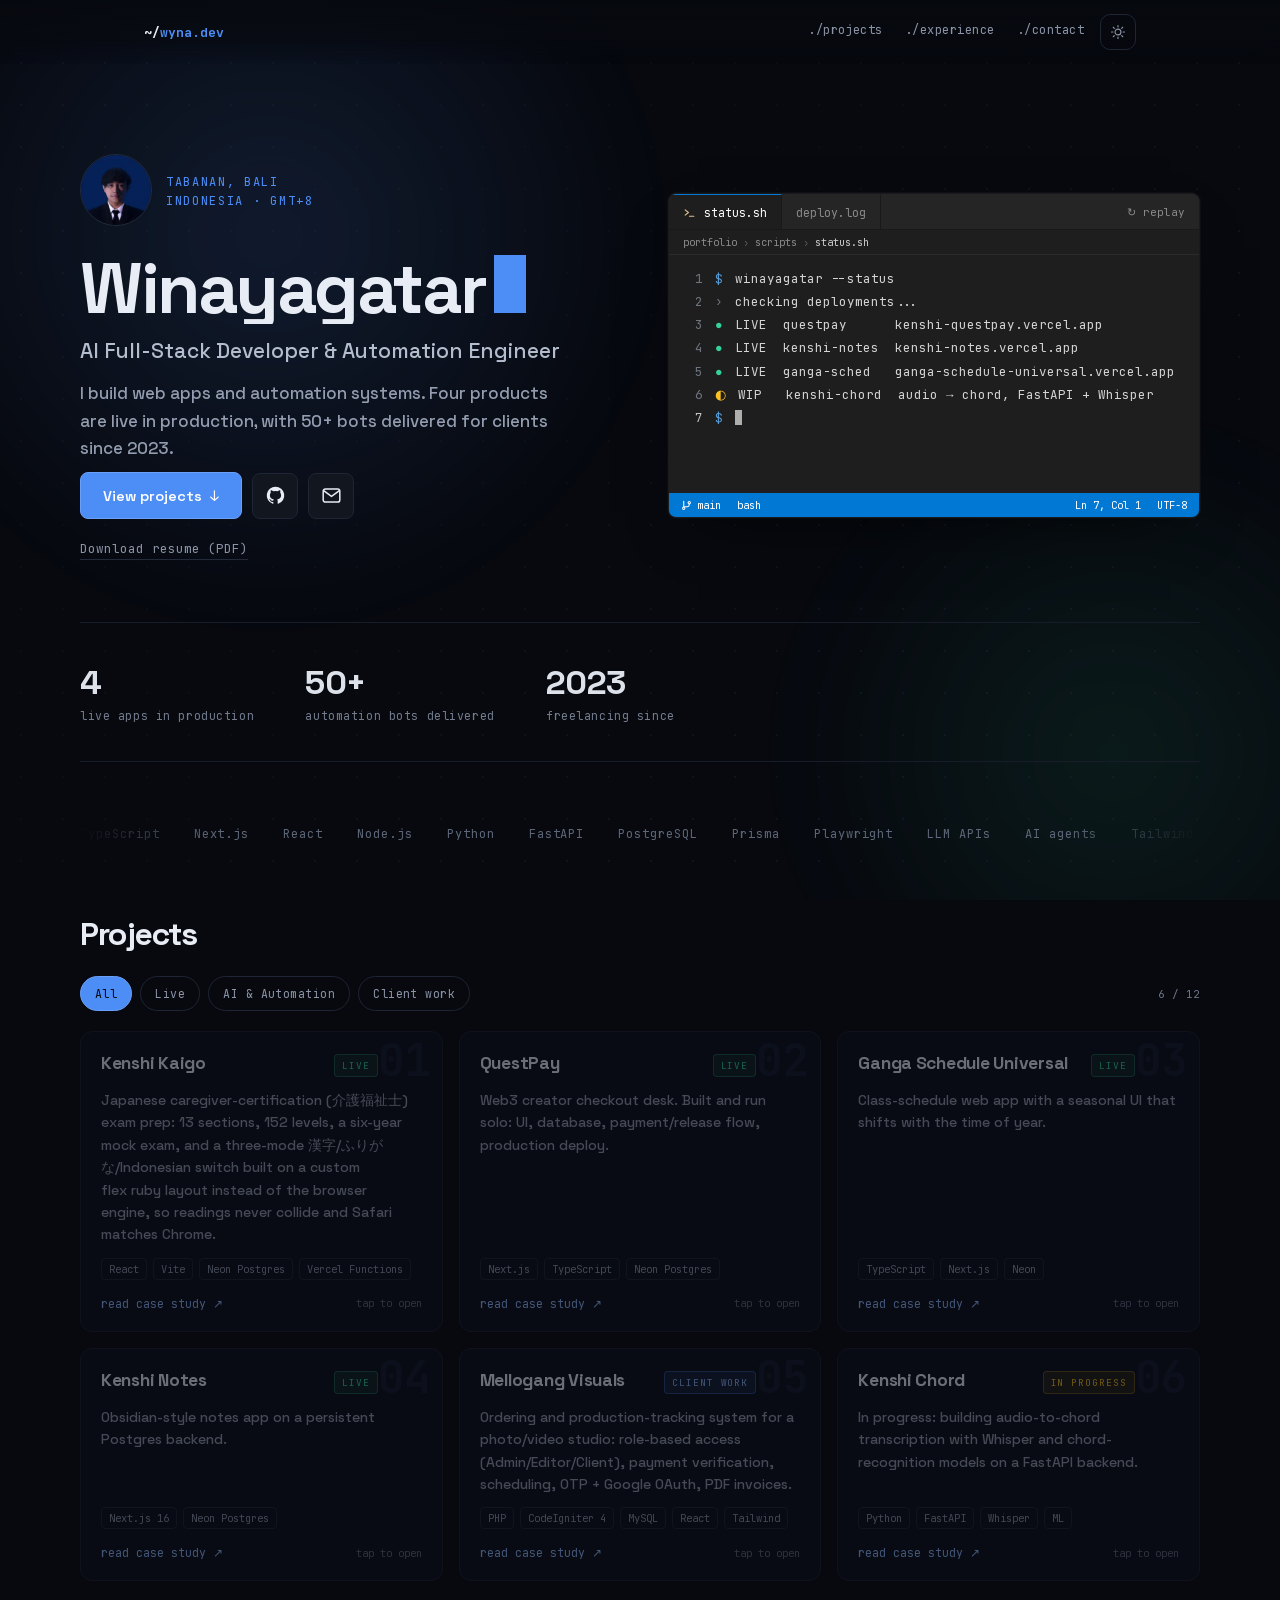
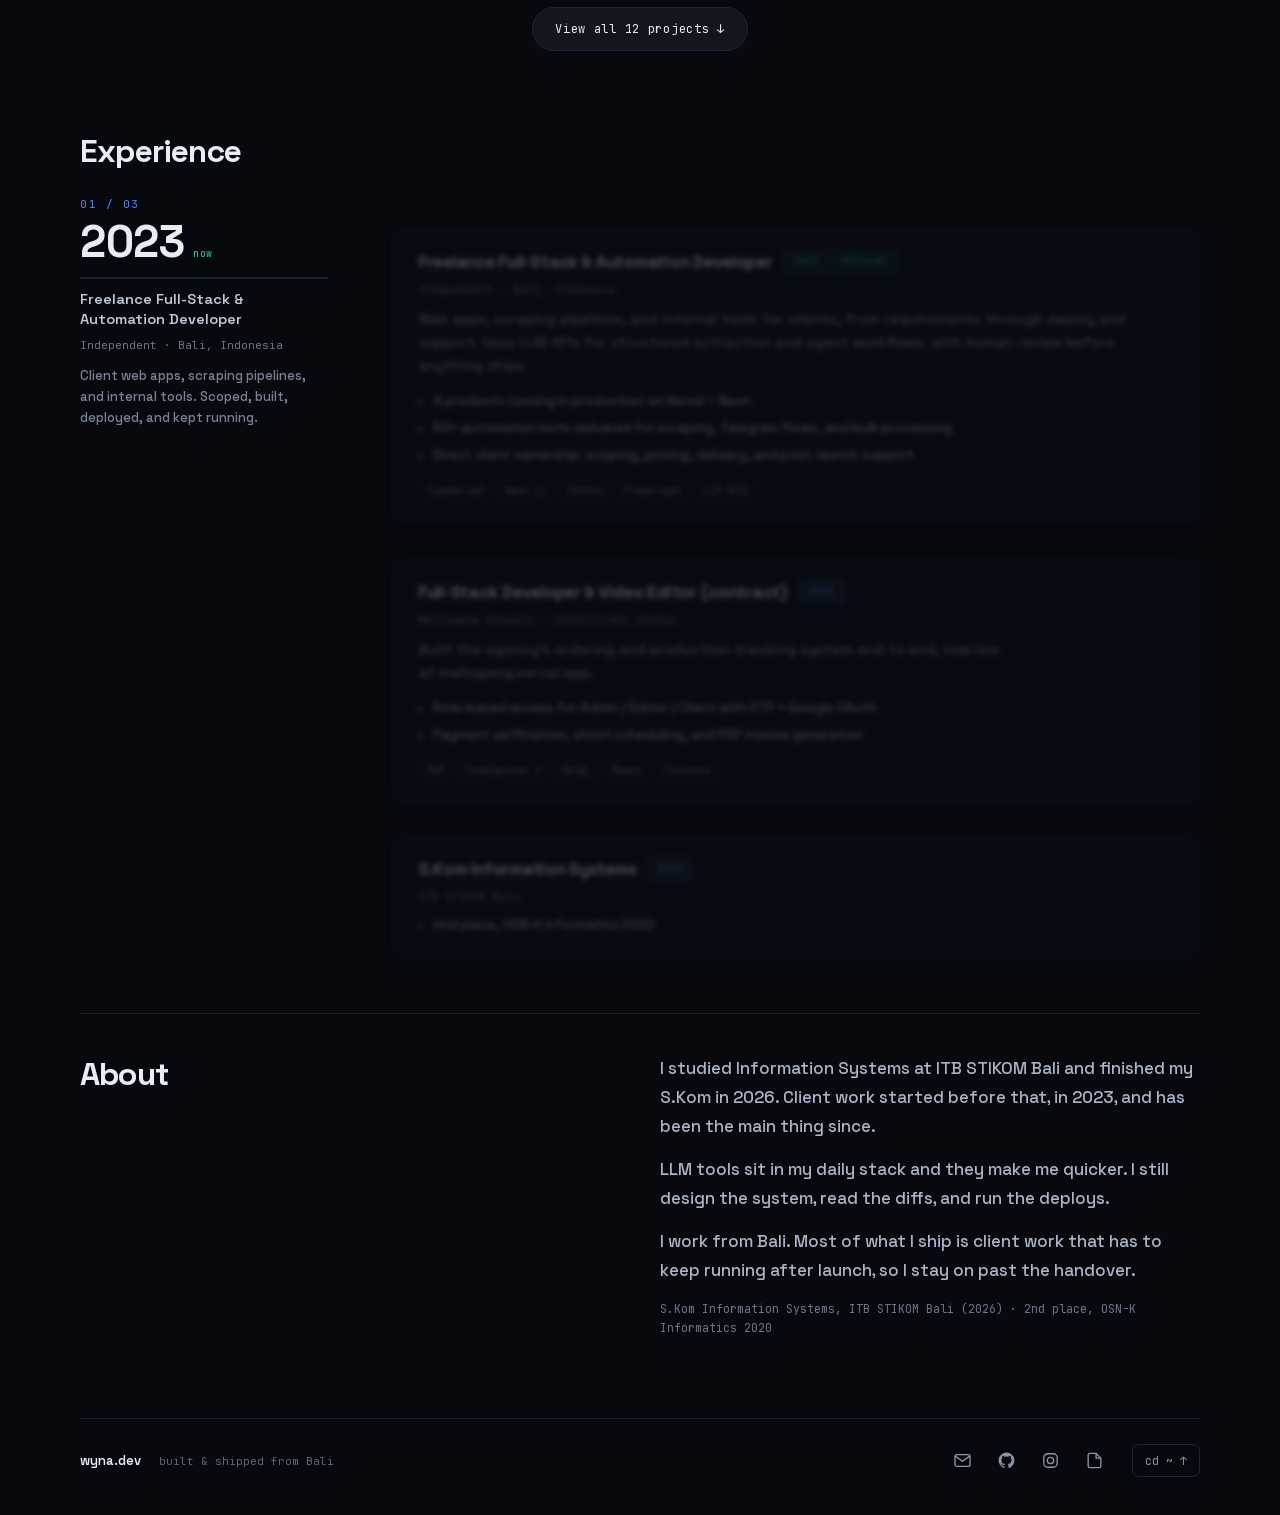
==== commit 667e9d59: "Revert the body weight pin, it changed the mono text" ====
--- a/index.html
+++ b/index.html
@@ -1 +1 @@
-<!DOCTYPE html><html lang="en" class="__variable_6b9622 __variable_898c26"><head><meta charSet="utf-8"/><meta name="viewport" content="width=device-width, initial-scale=1"/><link rel="stylesheet" href="/_next/static/css/fd689dab550715ae.css" data-precedence="next"/><link rel="preload" as="script" fetchPriority="low" href="/_next/static/chunks/webpack-7c64779494009f50.js"/><script src="/_next/static/chunks/fd9d1056-b343dce2f8ea52f7.js" async=""></script><script src="/_next/static/chunks/117-05638baec290ef6c.js" async=""></script><script src="/_next/static/chunks/main-app-f8c101b78b771fcd.js" async=""></script><script src="/_next/static/chunks/app/page-8e52410cf72b517e.js" async=""></script><meta name="theme-color" media="(prefers-color-scheme: dark)" content="#07090f"/><meta name="theme-color" media="(prefers-color-scheme: light)" content="#ffffff"/><title>Winayagatar — AI Full-Stack &amp; Automation Developer</title><meta name="description" content="AI full-stack developer and automation engineer from Bali. Four products live in production and 50+ automation bots delivered for clients since 2023."/><meta name="application-name" content="Winayagatar — Portfolio"/><meta name="author" content="I Made Winayagatar Arya Bhanu"/><meta name="keywords" content="Full-Stack Developer,Automation Engineer,AI Developer,Next.js,TypeScript,Python,Bali,Indonesia,Remote"/><meta name="robots" content="index, follow"/><link rel="canonical" href="https://wyna.dev/"/><meta property="og:title" content="Winayagatar — AI Full-Stack &amp; Automation Developer"/><meta property="og:description" content="AI full-stack developer and automation engineer from Bali. Four products live in production and 50+ automation bots delivered for clients since 2023."/><meta property="og:url" content="https://wyna.dev/"/><meta property="og:site_name" content="Winayagatar"/><meta property="og:image" content="https://wyna.dev/og.png"/><meta property="og:image:width" content="1200"/><meta property="og:image:height" content="630"/><meta property="og:image:alt" content="Winayagatar — AI Full-Stack &amp; Automation Developer"/><meta property="og:type" content="website"/><meta name="twitter:card" content="summary_large_image"/><meta name="twitter:title" content="Winayagatar — AI Full-Stack &amp; Automation Developer"/><meta name="twitter:description" content="AI full-stack developer and automation engineer from Bali. Four products live in production and 50+ automation bots delivered for clients since 2023."/><meta name="twitter:image" content="https://wyna.dev/og.png"/><link rel="icon" href="/icon.svg?43dca28d3ea361ec" type="image/svg+xml" sizes="any"/><script>try{var t=localStorage.getItem("wyna-theme");if(t==="light"||t==="dark")document.documentElement.dataset.theme=t}catch(e){}</script><script src="/_next/static/chunks/polyfills-42372ed130431b0a.js" noModule=""></script></head><body><div class="progress" aria-hidden="true"></div><a href="#projects" class="skip">Skip to projects</a><div class="page"><div class="glow" aria-hidden="true"><div class="glow__a"></div><div class="glow__b"></div></div><canvas class="grid-canvas" aria-hidden="true"></canvas><div class="shell"><nav class="nav" aria-label="Primary"><div class="nav__scrim" aria-hidden="true"></div><div class="nav__inner"><button type="button" class="nav__burger" aria-label="Open menu"><svg width="20" height="20" viewBox="0 0 24 24" fill="none" stroke="currentColor" stroke-width="1.9" stroke-linecap="round" aria-hidden="true"><path d="M4 7h16M4 12.5h16M4 18h10"></path></svg></button><a href="#top" class="nav__brand">~/<span>wyna.dev</span></a><div class="nav__links"><a href="#projects" class="nav__link">./<!-- -->projects</a><a href="#experience" class="nav__link">./<!-- -->experience</a><a href="#contact" class="nav__link">./<!-- -->contact</a></div><button type="button" class="nav__theme" aria-label="Switch to light mode" title="Switch to light mode"><svg width="16" height="16" viewBox="0 0 24 24" fill="none" stroke="currentColor" stroke-width="1.7" stroke-linecap="round" stroke-linejoin="round" aria-hidden="true"><path d="M12 7.6a4.4 4.4 0 1 0 0 8.8 4.4 4.4 0 0 0 0-8.8zM12 2.2v2.2M12 19.6v2.2M4.9 4.9l1.6 1.6M17.5 17.5l1.6 1.6M2.2 12h2.2M19.6 12h2.2M4.9 19.1l1.6-1.6M17.5 6.5l1.6-1.6"></path></svg></button></div></nav><section id="top" class="hero"><div><div class="hero__id"><picture><source srcSet="/arya.webp" type="image/webp"/><img src="/arya.jpg" alt="Portrait of Winayagatar in a dark suit." width="72" height="72" class="hero__avatar"/></picture><p class="hero__loc">Tabanan, Bali<br/>Indonesia · GMT+8</p></div><h1 class="hero__name">Winayagatar<span class="hero__caret" aria-hidden="true"></span></h1><p class="hero__role">AI Full-Stack Developer &amp; Automation Engineer</p><p class="hero__lede">I build web apps and automation systems. Four products are live in production, with 50+ bots delivered for clients since 2023.</p><div class="hero__cta"><a href="#projects" class="btn">View projects<!-- --> <span class="btn__arrow" aria-hidden="true">↓</span></a><a href="https://github.com/ryuken25" target="_blank" rel="noopener noreferrer" aria-label="GitHub" title="github.com/ryuken25" class="icon-btn"><svg width="21" height="21" viewBox="0 0 24 24" fill="currentColor" aria-hidden="true"><path d="M12 2a10 10 0 0 0-3.16 19.49c.5.09.68-.22.68-.48v-1.7c-2.78.6-3.37-1.34-3.37-1.34-.45-1.16-1.11-1.47-1.11-1.47-.91-.62.07-.61.07-.61 1 .07 1.53 1.03 1.53 1.03.89 1.53 2.34 1.09 2.91.83.09-.65.35-1.09.63-1.34-2.22-.25-4.56-1.11-4.56-4.95 0-1.09.39-1.98 1.03-2.68-.1-.25-.45-1.27.1-2.65 0 0 .84-.27 2.75 1.02a9.6 9.6 0 0 1 5 0c1.91-1.29 2.75-1.02 2.75-1.02.55 1.38.2 2.4.1 2.65.64.7 1.03 1.59 1.03 2.68 0 3.85-2.34 4.7-4.57 4.94.36.31.68.92.68 1.86v2.75c0 .27.18.58.69.48A10 10 0 0 0 12 2z"></path></svg></a><a href="mailto:atar@wyna.dev" aria-label="Email" title="atar@wyna.dev" class="icon-btn"><svg width="21" height="21" viewBox="0 0 24 24" fill="none" stroke="currentColor" stroke-width="1.7" stroke-linecap="round" stroke-linejoin="round" aria-hidden="true"><rect x="2.5" y="4.5" width="19" height="15" rx="2.5"></rect><path d="M3 6.5l9 6.5 9-6.5"></path></svg></a></div><p class="hero__resume-row"><a href="https://wyna.dev/resume.pdf" target="_blank" rel="noopener noreferrer" class="hero__resume">Download resume (PDF)</a></p></div><div class="term"><div class="term__tabs"><button type="button" class="term__tab" data-on="1"><svg width="13" height="13" viewBox="0 0 24 24" fill="none" stroke="var(--ticon)" stroke-width="2" stroke-linecap="round" stroke-linejoin="round" aria-hidden="true"><path d="M4 17l6-5-6-5"></path><path d="M12 19h8"></path></svg>status.sh</button><button type="button" class="term__tab">deploy.log</button><button type="button" class="term__replay" title="Replay">↻ replay</button></div><div class="term__crumbs"><span>portfolio</span><i>›</i><span>scripts</span><i>›</i><b>status.sh</b></div><div class="term__body"><div class="term__line"><span class="term__no">1</span><span class="term__mark" data-tone="blue">$</span><span class="term__text">winayagatar --status</span></div><div class="term__line"><span class="term__no">2</span><span class="term__mark" data-tone="num">›</span><span class="term__text">checking deployments...</span></div><div class="term__line"><span class="term__no">3</span><span class="term__mark" data-tone="ok">●</span><span class="term__text">LIVE  questpay      kenshi-questpay.vercel.app</span></div><div class="term__line"><span class="term__no">4</span><span class="term__mark" data-tone="ok">●</span><span class="term__text">LIVE  kenshi-notes  kenshi-notes.vercel.app</span></div><div class="term__line"><span class="term__no">5</span><span class="term__mark" data-tone="ok">●</span><span class="term__text">LIVE  ganga-sched   ganga-schedule-universal.vercel.app</span></div><div class="term__line"><span class="term__no">6</span><span class="term__mark" data-tone="warn">◐</span><span class="term__text">WIP   kenshi-chord  audio → chord, FastAPI + Whisper</span></div><div class="term__line"><span class="term__no">7</span><span class="term__mark" data-tone="ok">●</span><span class="term__text">LIVE  mellogang     mellogang.vercel.app</span></div><div class="term__line"><span class="term__no">8</span><span class="term__mark" data-tone="num">›</span><span class="term__text">4 live · 50+ bots delivered · since 2023</span></div><div class="term__line"><span class="term__no">9</span><span class="term__mark" data-tone="accent">✓</span><span class="term__text">status ok</span></div><div class="term__prompt"><span class="term__no">10</span><span class="term__sigil">$</span><span class="term__caret"></span></div></div><div class="term__status"><span class="term__branch"><svg width="11" height="11" viewBox="0 0 24 24" fill="none" stroke="currentColor" stroke-width="2.2" stroke-linecap="round" aria-hidden="true"><path d="M6 3v12"></path><circle cx="6" cy="18" r="2.5"></circle><circle cx="18" cy="6" r="2.5"></circle><path d="M18 8.5v2a4 4 0 0 1-4 4H8"></path></svg>main</span><span>bash</span><span class="term__pos">Ln <!-- -->10<!-- -->, Col 1</span><span>UTF-8</span></div></div></section><section class="stats" aria-label="Track record"><div class="stat" data-scrub="1"><p class="stat__n" data-count="4">4</p><p class="stat__l">live apps in production</p></div><div class="stat" data-scrub="1"><p class="stat__n" data-count="50" data-suffix="+">50+</p><p class="stat__l">automation bots delivered</p></div><div class="stat" data-scrub="1"><p class="stat__n" data-count="2023" data-from="1990">2023</p><p class="stat__l">freelancing since</p></div></section><div class="ticker" aria-hidden="true"><div class="ticker__row"><span>TypeScript</span><span>Next.js</span><span>React</span><span>Node.js</span><span>Python</span><span>FastAPI</span><span>PostgreSQL</span><span>Prisma</span><span>Playwright</span><span>LLM APIs</span><span>AI agents</span><span>Tailwind</span><span>PHP</span><span>MySQL</span><span>Vercel</span><span>TypeScript</span><span>Next.js</span><span>React</span><span>Node.js</span><span>Python</span><span>FastAPI</span><span>PostgreSQL</span><span>Prisma</span><span>Playwright</span><span>LLM APIs</span><span>AI agents</span><span>Tailwind</span><span>PHP</span><span>MySQL</span><span>Vercel</span></div></div><section id="projects" class="sec"><div data-anim="wipe" data-i="0"><h2 class="sec__h sec__h--projects">Projects</h2></div><div class="filters"><button type="button" class="filter" data-on="1">All</button><button type="button" class="filter">Live</button><button type="button" class="filter">AI &amp; Automation</button><button type="button" class="filter">Client work</button><span class="filters__count">6<!-- --> / <!-- -->12</span></div><div class="cards"><article class="card" role="button" tabindex="0" data-scrub="1" aria-label="Open case study for Kenshi Kaigo"><span class="card__idx" aria-hidden="true">01</span><div class="card__top"><h3 class="card__name">Kenshi Kaigo</h3><span class="badge" data-badge="LIVE">LIVE</span></div><p class="card__desc">Japanese caregiver-certification (介護福祉士) exam prep: 13 sections, 152 levels, a six-year mock exam, and a three-mode 漢字/ふりがな/Indonesian switch built on a custom flex ruby layout instead of the browser engine, so readings never collide and Safari matches Chrome.</p><div class="tags tags--card"><span class="tag">React</span><span class="tag">Vite</span><span class="tag">Neon Postgres</span><span class="tag">Vercel Functions</span></div><div class="card__foot"><span class="card__cta">read case study <span aria-hidden="true">↗</span></span><span class="card__hint">tap to open</span></div></article><article class="card" role="button" tabindex="0" data-scrub="1" aria-label="Open case study for QuestPay"><span class="card__idx" aria-hidden="true">02</span><div class="card__top"><h3 class="card__name">QuestPay</h3><span class="badge" data-badge="LIVE">LIVE</span></div><p class="card__desc">Web3 creator checkout desk. Built and run solo: UI, database, payment/release flow, production deploy.</p><div class="tags tags--card"><span class="tag">Next.js</span><span class="tag">TypeScript</span><span class="tag">Neon Postgres</span></div><div class="card__foot"><span class="card__cta">read case study <span aria-hidden="true">↗</span></span><span class="card__hint">tap to open</span></div></article><article class="card" role="button" tabindex="0" data-scrub="1" aria-label="Open case study for Ganga Schedule Universal"><span class="card__idx" aria-hidden="true">03</span><div class="card__top"><h3 class="card__name">Ganga Schedule Universal</h3><span class="badge" data-badge="LIVE">LIVE</span></div><p class="card__desc">Class-schedule web app with a seasonal UI that shifts with the time of year.</p><div class="tags tags--card"><span class="tag">TypeScript</span><span class="tag">Next.js</span><span class="tag">Neon</span></div><div class="card__foot"><span class="card__cta">read case study <span aria-hidden="true">↗</span></span><span class="card__hint">tap to open</span></div></article><article class="card" role="button" tabindex="0" data-scrub="1" aria-label="Open case study for Kenshi Notes"><span class="card__idx" aria-hidden="true">04</span><div class="card__top"><h3 class="card__name">Kenshi Notes</h3><span class="badge" data-badge="LIVE">LIVE</span></div><p class="card__desc">Obsidian-style notes app on a persistent Postgres backend.</p><div class="tags tags--card"><span class="tag">Next.js 16</span><span class="tag">Neon Postgres</span></div><div class="card__foot"><span class="card__cta">read case study <span aria-hidden="true">↗</span></span><span class="card__hint">tap to open</span></div></article><article class="card" role="button" tabindex="0" data-scrub="1" aria-label="Open case study for Mellogang Visuals"><span class="card__idx" aria-hidden="true">05</span><div class="card__top"><h3 class="card__name">Mellogang Visuals</h3><span class="badge" data-badge="CLIENT WORK">CLIENT WORK</span></div><p class="card__desc">Ordering and production-tracking system for a photo/video studio: role-based access (Admin/Editor/Client), payment verification, scheduling, OTP + Google OAuth, PDF invoices.</p><div class="tags tags--card"><span class="tag">PHP</span><span class="tag">CodeIgniter 4</span><span class="tag">MySQL</span><span class="tag">React</span><span class="tag">Tailwind</span></div><div class="card__foot"><span class="card__cta">read case study <span aria-hidden="true">↗</span></span><span class="card__hint">tap to open</span></div></article><article class="card" role="button" tabindex="0" data-scrub="1" aria-label="Open case study for Kenshi Chord"><span class="card__idx" aria-hidden="true">06</span><div class="card__top"><h3 class="card__name">Kenshi Chord</h3><span class="badge" data-badge="IN PROGRESS">IN PROGRESS</span></div><p class="card__desc">In progress: building audio-to-chord transcription with Whisper and chord-recognition models on a FastAPI backend.</p><div class="tags tags--card"><span class="tag">Python</span><span class="tag">FastAPI</span><span class="tag">Whisper</span><span class="tag">ML</span></div><div class="card__foot"><span class="card__cta">read case study <span aria-hidden="true">↗</span></span><span class="card__hint">tap to open</span></div></article></div><div class="more"><button type="button" class="more__btn">View all 12 projects ↓</button></div></section><section id="experience" class="sec"><div data-anim="wipe" data-i="0"><h2 class="sec__h sec__h--xp">Experience</h2></div><div class="xp"><aside class="xp__aside"><p class="xp__count">01 / 03</p><div class="xp__yearrow"><span class="xp__year"><span class="xp__digit" data-digit="0">2</span><span class="xp__digit" data-digit="1">0</span><span class="xp__digit" data-digit="2">2</span><span class="xp__digit" data-digit="3">3</span></span><span class="xp__now">now</span></div><div class="xp__rail" aria-hidden="true"><div class="xp__fill"></div></div><p class="xp__role">Freelance Full-Stack &amp; Automation Developer</p><p class="xp__place">Independent · Bali, Indonesia</p><p class="xp__summary">Client web apps, scraping pipelines, and internal tools. Scoped, built, deployed, and kept running.</p></aside><div class="xp__list" data-xp-wrap="1"><article class="xp__card" data-xp="1"><span class="xp__bar" data-xp-bar="1" aria-hidden="true"></span><div class="xp__head"><h3 class="xp__title">Freelance Full-Stack &amp; Automation Developer</h3><span class="xp__period" data-tone="live">2023 — PRESENT</span></div><p class="xp__meta">Independent · Bali, Indonesia</p><p class="xp__desc">Web apps, scraping pipelines, and internal tools for clients, from requirements through deploy and support. Uses LLM APIs for structured extraction and agent workflows, with human review before anything ships.</p><div class="xp__bullets xp__bullets--spaced"><div class="xp__bullet"><i aria-hidden="true">▸</i><span>4 products running in production on Vercel + Neon</span></div><div class="xp__bullet"><i aria-hidden="true">▸</i><span>50+ automation bots delivered for scraping, Telegram flows, and bulk processing</span></div><div class="xp__bullet"><i aria-hidden="true">▸</i><span>Direct client ownership: scoping, pricing, delivery, and post-launch support</span></div></div><div class="tags"><span class="tag">TypeScript</span><span class="tag">Next.js</span><span class="tag">Python</span><span class="tag">Playwright</span><span class="tag">LLM APIs</span></div></article><article class="xp__card" data-xp="1"><span class="xp__bar" data-xp-bar="1" aria-hidden="true"></span><div class="xp__head"><h3 class="xp__title">Full-Stack Developer &amp; Video Editor (contract)</h3><span class="xp__period" data-tone="accent">2025</span></div><p class="xp__meta">Mellogang Visuals · photo/video studio</p><p class="xp__desc">Built the agency&#x27;s ordering and production-tracking system end to end, now live at mellogang.vercel.app.</p><div class="xp__bullets xp__bullets--spaced"><div class="xp__bullet"><i aria-hidden="true">▸</i><span>Role-based access for Admin / Editor / Client with OTP + Google OAuth</span></div><div class="xp__bullet"><i aria-hidden="true">▸</i><span>Payment verification, shoot scheduling, and PDF invoice generation</span></div></div><div class="tags"><span class="tag">PHP</span><span class="tag">CodeIgniter 4</span><span class="tag">MySQL</span><span class="tag">React</span><span class="tag">Tailwind</span></div></article><article class="xp__card" data-xp="1"><span class="xp__bar" data-xp-bar="1" aria-hidden="true"></span><div class="xp__head"><h3 class="xp__title">S.Kom Information Systems</h3><span class="xp__period" data-tone="accent">2026</span></div><p class="xp__meta">ITB STIKOM Bali</p><div class="xp__bullets"><div class="xp__bullet"><i aria-hidden="true">▸</i><span>2nd place, OSN-K Informatics 2020</span></div></div></article></div></div></section><section class="about"><div data-anim="wipe" data-i="0"><h2 class="sec__h">About</h2></div><div data-anim="blur" data-i="1"><p class="about__body">I studied Information Systems at ITB STIKOM Bali and finished my S.Kom in 2026. Client work started before that, in 2023, and has been the main thing since.</p><p class="about__body">LLM tools sit in my daily stack and they make me quicker. I still design the system, read the diffs, and run the deploys.</p><p class="about__body">I work from Bali. Most of what I ship is client work that has to keep running after launch, so I stay on past the handover.</p><p class="about__creds">S.Kom Information Systems, ITB STIKOM Bali (2026) · 2nd place, OSN-K Informatics 2020</p></div></section><footer id="contact" class="foot"><a href="#top" class="foot__brand">wyna.dev</a><span class="foot__note">built &amp; shipped from Bali</span><div class="foot__social"><a href="mailto:atar@wyna.dev" aria-label="Email" title="atar@wyna.dev" class="foot__icon"><svg width="19" height="19" viewBox="0 0 24 24" fill="none" stroke="currentColor" stroke-width="1.7" stroke-linecap="round" stroke-linejoin="round" aria-hidden="true"><rect x="2.5" y="4.5" width="19" height="15" rx="2.5"></rect><path d="M3 6.5l9 6.5 9-6.5"></path></svg></a><a href="https://github.com/ryuken25" target="_blank" rel="noopener noreferrer" aria-label="GitHub" title="GitHub" class="foot__icon"><svg width="19" height="19" viewBox="0 0 24 24" fill="currentColor" stroke="none" stroke-width="1.7" stroke-linecap="round" stroke-linejoin="round" aria-hidden="true"><path d="M12 2a10 10 0 0 0-3.16 19.49c.5.09.68-.22.68-.48v-1.7c-2.78.6-3.37-1.34-3.37-1.34-.45-1.16-1.11-1.47-1.11-1.47-.91-.62.07-.61.07-.61 1 .07 1.53 1.03 1.53 1.03.89 1.53 2.34 1.09 2.91.83.09-.65.35-1.09.63-1.34-2.22-.25-4.56-1.11-4.56-4.95 0-1.09.39-1.98 1.03-2.68-.1-.25-.45-1.27.1-2.65 0 0 .84-.27 2.75 1.02a9.6 9.6 0 0 1 5 0c1.91-1.29 2.75-1.02 2.75-1.02.55 1.38.2 2.4.1 2.65.64.7 1.03 1.59 1.03 2.68 0 3.85-2.34 4.7-4.57 4.94.36.31.68.92.68 1.86v2.75c0 .27.18.58.69.48A10 10 0 0 0 12 2z"></path></svg></a><a href="https://instagram.com/__winatar" target="_blank" rel="noopener noreferrer" aria-label="Instagram" title="Instagram" class="foot__icon"><svg width="19" height="19" viewBox="0 0 24 24" fill="none" stroke="currentColor" stroke-width="1.7" stroke-linecap="round" stroke-linejoin="round" aria-hidden="true"><path d="M8.5 3.5h7a5 5 0 0 1 5 5v7a5 5 0 0 1-5 5h-7a5 5 0 0 1-5-5v-7a5 5 0 0 1 5-5zM12 8a4 4 0 1 0 0 8 4 4 0 0 0 0-8z"></path></svg></a><a href="https://wyna.dev/resume.pdf" target="_blank" rel="noopener noreferrer" aria-label="Resume PDF" title="Resume PDF" class="foot__icon"><svg width="19" height="19" viewBox="0 0 24 24" fill="none" stroke="currentColor" stroke-width="1.7" stroke-linecap="round" stroke-linejoin="round" aria-hidden="true"><path d="M14 3H6a2 2 0 0 0-2 2v14a2 2 0 0 0 2 2h12a2 2 0 0 0 2-2V9zM14 3v6h6"></path></svg></a></div><a href="#top" class="foot__top">cd ~ ↑</a></footer></div></div><script src="/_next/static/chunks/webpack-7c64779494009f50.js" async=""></script><script>(self.__next_f=self.__next_f||[]).push([0]);self.__next_f.push([2,null])</script><script>self.__next_f.push([1,"1:HL[\"/_next/static/css/fd689dab550715ae.css\",\"style\"]\n"])</script><script>self.__next_f.push([1,"2:I[2846,[],\"\"]\n4:I[4869,[\"931\",\"static/chunks/app/page-8e52410cf72b517e.js\"],\"default\"]\n5:I[4707,[],\"\"]\n6:I[6423,[],\"\"]\n8:I[1060,[],\"\"]\n9:[]\n"])</script><script>self.__next_f.push([1,"0:[\"$\",\"$L2\",null,{\"buildId\":\"Wu_KPd7CoMVYwsCJ3QJGp\",\"assetPrefix\":\"\",\"urlParts\":[\"\",\"\"],\"initialTree\":[\"\",{\"children\":[\"__PAGE__\",{}]},\"$undefined\",\"$undefined\",true],\"initialSeedData\":[\"\",{\"children\":[\"__PAGE__\",{},[[\"$L3\",[\"$\",\"$L4\",null,{}],null],null],null]},[[[[\"$\",\"link\",\"0\",{\"rel\":\"stylesheet\",\"href\":\"/_next/static/css/fd689dab550715ae.css\",\"precedence\":\"next\",\"crossOrigin\":\"$undefined\"}]],[\"$\",\"html\",null,{\"lang\":\"en\",\"className\":\"__variable_6b9622 __variable_898c26\",\"children\":[[\"$\",\"head\",null,{\"children\":[\"$\",\"script\",null,{\"dangerouslySetInnerHTML\":{\"__html\":\"try{var t=localStorage.getItem(\\\"wyna-theme\\\");if(t===\\\"light\\\"||t===\\\"dark\\\")document.documentElement.dataset.theme=t}catch(e){}\"}}]}],[\"$\",\"body\",null,{\"children\":[\"$\",\"$L5\",null,{\"parallelRouterKey\":\"children\",\"segmentPath\":[\"children\"],\"error\":\"$undefined\",\"errorStyles\":\"$undefined\",\"errorScripts\":\"$undefined\",\"template\":[\"$\",\"$L6\",null,{}],\"templateStyles\":\"$undefined\",\"templateScripts\":\"$undefined\",\"notFound\":[[\"$\",\"title\",null,{\"children\":\"404: This page could not be found.\"}],[\"$\",\"div\",null,{\"style\":{\"fontFamily\":\"system-ui,\\\"Segoe UI\\\",Roboto,Helvetica,Arial,sans-serif,\\\"Apple Color Emoji\\\",\\\"Segoe UI Emoji\\\"\",\"height\":\"100vh\",\"textAlign\":\"center\",\"display\":\"flex\",\"flexDirection\":\"column\",\"alignItems\":\"center\",\"justifyContent\":\"center\"},\"children\":[\"$\",\"div\",null,{\"children\":[[\"$\",\"style\",null,{\"dangerouslySetInnerHTML\":{\"__html\":\"body{color:#000;background:#fff;margin:0}.next-error-h1{border-right:1px solid rgba(0,0,0,.3)}@media (prefers-color-scheme:dark){body{color:#fff;background:#000}.next-error-h1{border-right:1px solid rgba(255,255,255,.3)}}\"}}],[\"$\",\"h1\",null,{\"className\":\"next-error-h1\",\"style\":{\"display\":\"inline-block\",\"margin\":\"0 20px 0 0\",\"padding\":\"0 23px 0 0\",\"fontSize\":24,\"fontWeight\":500,\"verticalAlign\":\"top\",\"lineHeight\":\"49px\"},\"children\":\"404\"}],[\"$\",\"div\",null,{\"style\":{\"display\":\"inline-block\"},\"children\":[\"$\",\"h2\",null,{\"style\":{\"fontSize\":14,\"fontWeight\":400,\"lineHeight\":\"49px\",\"margin\":0},\"children\":\"This page could not be found.\"}]}]]}]}]],\"notFoundStyles\":[]}]}]]}]],null],null],\"couldBeIntercepted\":false,\"initialHead\":[null,\"$L7\"],\"globalErrorComponent\":\"$8\",\"missingSlots\":\"$W9\"}]\n"])</script><script>self.__next_f.push([1,"7:[[\"$\",\"meta\",\"0\",{\"name\":\"viewport\",\"content\":\"width=device-width, initial-scale=1\"}],[\"$\",\"meta\",\"1\",{\"name\":\"theme-color\",\"media\":\"(prefers-color-scheme: dark)\",\"content\":\"#07090f\"}],[\"$\",\"meta\",\"2\",{\"name\":\"theme-color\",\"media\":\"(prefers-color-scheme: light)\",\"content\":\"#ffffff\"}],[\"$\",\"meta\",\"3\",{\"charSet\":\"utf-8\"}],[\"$\",\"title\",\"4\",{\"children\":\"Winayagatar — AI Full-Stack \u0026 Automation Developer\"}],[\"$\",\"meta\",\"5\",{\"name\":\"description\",\"content\":\"AI full-stack developer and automation engineer from Bali. Four products live in production and 50+ automation bots delivered for clients since 2023.\"}],[\"$\",\"meta\",\"6\",{\"name\":\"application-name\",\"content\":\"Winayagatar — Portfolio\"}],[\"$\",\"meta\",\"7\",{\"name\":\"author\",\"content\":\"I Made Winayagatar Arya Bhanu\"}],[\"$\",\"meta\",\"8\",{\"name\":\"keywords\",\"content\":\"Full-Stack Developer,Automation Engineer,AI Developer,Next.js,TypeScript,Python,Bali,Indonesia,Remote\"}],[\"$\",\"meta\",\"9\",{\"name\":\"robots\",\"content\":\"index, follow\"}],[\"$\",\"link\",\"10\",{\"rel\":\"canonical\",\"href\":\"https://wyna.dev/\"}],[\"$\",\"meta\",\"11\",{\"property\":\"og:title\",\"content\":\"Winayagatar — AI Full-Stack \u0026 Automation Developer\"}],[\"$\",\"meta\",\"12\",{\"property\":\"og:description\",\"content\":\"AI full-stack developer and automation engineer from Bali. Four products live in production and 50+ automation bots delivered for clients since 2023.\"}],[\"$\",\"meta\",\"13\",{\"property\":\"og:url\",\"content\":\"https://wyna.dev/\"}],[\"$\",\"meta\",\"14\",{\"property\":\"og:site_name\",\"content\":\"Winayagatar\"}],[\"$\",\"meta\",\"15\",{\"property\":\"og:image\",\"content\":\"https://wyna.dev/og.png\"}],[\"$\",\"meta\",\"16\",{\"property\":\"og:image:width\",\"content\":\"1200\"}],[\"$\",\"meta\",\"17\",{\"property\":\"og:image:height\",\"content\":\"630\"}],[\"$\",\"meta\",\"18\",{\"property\":\"og:image:alt\",\"content\":\"Winayagatar — AI Full-Stack \u0026 Automation Developer\"}],[\"$\",\"meta\",\"19\",{\"property\":\"og:type\",\"content\":\"website\"}],[\"$\",\"meta\",\"20\",{\"name\":\"twitter:card\",\"content\":\"summary_large_image\"}],[\"$\",\"meta\",\"21\",{\"name\":\"twitter:title\",\"content\":\"Winayagatar — AI Full-Stack \u0026 Automation Developer\"}],[\"$\",\"meta\",\"22\",{\"name\":\"twitter:description\",\"content\":\"AI full-stack developer and automation engineer from Bali. Four products live in production and 50+ automation bots delivered for clients since 2023.\"}],[\"$\",\"meta\",\"23\",{\"name\":\"twitter:image\",\"content\":\"https://wyna.dev/og.png\"}],[\"$\",\"link\",\"24\",{\"rel\":\"icon\",\"href\":\"/icon.svg?43dca28d3ea361ec\",\"type\":\"image/svg+xml\",\"sizes\":\"any\"}]]\n"])</script><script>self.__next_f.push([1,"3:null\n"])</script></body></html>+<!DOCTYPE html><html lang="en" class="__variable_6b9622 __variable_898c26"><head><meta charSet="utf-8"/><meta name="viewport" content="width=device-width, initial-scale=1"/><link rel="stylesheet" href="/_next/static/css/3570d1aa2355c1df.css" data-precedence="next"/><link rel="preload" as="script" fetchPriority="low" href="/_next/static/chunks/webpack-7c64779494009f50.js"/><script src="/_next/static/chunks/fd9d1056-b343dce2f8ea52f7.js" async=""></script><script src="/_next/static/chunks/117-05638baec290ef6c.js" async=""></script><script src="/_next/static/chunks/main-app-f8c101b78b771fcd.js" async=""></script><script src="/_next/static/chunks/app/page-8e52410cf72b517e.js" async=""></script><meta name="theme-color" media="(prefers-color-scheme: dark)" content="#07090f"/><meta name="theme-color" media="(prefers-color-scheme: light)" content="#ffffff"/><title>Winayagatar — AI Full-Stack &amp; Automation Developer</title><meta name="description" content="AI full-stack developer and automation engineer from Bali. Four products live in production and 50+ automation bots delivered for clients since 2023."/><meta name="application-name" content="Winayagatar — Portfolio"/><meta name="author" content="I Made Winayagatar Arya Bhanu"/><meta name="keywords" content="Full-Stack Developer,Automation Engineer,AI Developer,Next.js,TypeScript,Python,Bali,Indonesia,Remote"/><meta name="robots" content="index, follow"/><link rel="canonical" href="https://wyna.dev/"/><meta property="og:title" content="Winayagatar — AI Full-Stack &amp; Automation Developer"/><meta property="og:description" content="AI full-stack developer and automation engineer from Bali. Four products live in production and 50+ automation bots delivered for clients since 2023."/><meta property="og:url" content="https://wyna.dev/"/><meta property="og:site_name" content="Winayagatar"/><meta property="og:image" content="https://wyna.dev/og.png"/><meta property="og:image:width" content="1200"/><meta property="og:image:height" content="630"/><meta property="og:image:alt" content="Winayagatar — AI Full-Stack &amp; Automation Developer"/><meta property="og:type" content="website"/><meta name="twitter:card" content="summary_large_image"/><meta name="twitter:title" content="Winayagatar — AI Full-Stack &amp; Automation Developer"/><meta name="twitter:description" content="AI full-stack developer and automation engineer from Bali. Four products live in production and 50+ automation bots delivered for clients since 2023."/><meta name="twitter:image" content="https://wyna.dev/og.png"/><link rel="icon" href="/icon.svg?43dca28d3ea361ec" type="image/svg+xml" sizes="any"/><script>try{var t=localStorage.getItem("wyna-theme");if(t==="light"||t==="dark")document.documentElement.dataset.theme=t}catch(e){}</script><script src="/_next/static/chunks/polyfills-42372ed130431b0a.js" noModule=""></script></head><body><div class="progress" aria-hidden="true"></div><a href="#projects" class="skip">Skip to projects</a><div class="page"><div class="glow" aria-hidden="true"><div class="glow__a"></div><div class="glow__b"></div></div><canvas class="grid-canvas" aria-hidden="true"></canvas><div class="shell"><nav class="nav" aria-label="Primary"><div class="nav__scrim" aria-hidden="true"></div><div class="nav__inner"><button type="button" class="nav__burger" aria-label="Open menu"><svg width="20" height="20" viewBox="0 0 24 24" fill="none" stroke="currentColor" stroke-width="1.9" stroke-linecap="round" aria-hidden="true"><path d="M4 7h16M4 12.5h16M4 18h10"></path></svg></button><a href="#top" class="nav__brand">~/<span>wyna.dev</span></a><div class="nav__links"><a href="#projects" class="nav__link">./<!-- -->projects</a><a href="#experience" class="nav__link">./<!-- -->experience</a><a href="#contact" class="nav__link">./<!-- -->contact</a></div><button type="button" class="nav__theme" aria-label="Switch to light mode" title="Switch to light mode"><svg width="16" height="16" viewBox="0 0 24 24" fill="none" stroke="currentColor" stroke-width="1.7" stroke-linecap="round" stroke-linejoin="round" aria-hidden="true"><path d="M12 7.6a4.4 4.4 0 1 0 0 8.8 4.4 4.4 0 0 0 0-8.8zM12 2.2v2.2M12 19.6v2.2M4.9 4.9l1.6 1.6M17.5 17.5l1.6 1.6M2.2 12h2.2M19.6 12h2.2M4.9 19.1l1.6-1.6M17.5 6.5l1.6-1.6"></path></svg></button></div></nav><section id="top" class="hero"><div><div class="hero__id"><picture><source srcSet="/arya.webp" type="image/webp"/><img src="/arya.jpg" alt="Portrait of Winayagatar in a dark suit." width="72" height="72" class="hero__avatar"/></picture><p class="hero__loc">Tabanan, Bali<br/>Indonesia · GMT+8</p></div><h1 class="hero__name">Winayagatar<span class="hero__caret" aria-hidden="true"></span></h1><p class="hero__role">AI Full-Stack Developer &amp; Automation Engineer</p><p class="hero__lede">I build web apps and automation systems. Four products are live in production, with 50+ bots delivered for clients since 2023.</p><div class="hero__cta"><a href="#projects" class="btn">View projects<!-- --> <span class="btn__arrow" aria-hidden="true">↓</span></a><a href="https://github.com/ryuken25" target="_blank" rel="noopener noreferrer" aria-label="GitHub" title="github.com/ryuken25" class="icon-btn"><svg width="21" height="21" viewBox="0 0 24 24" fill="currentColor" aria-hidden="true"><path d="M12 2a10 10 0 0 0-3.16 19.49c.5.09.68-.22.68-.48v-1.7c-2.78.6-3.37-1.34-3.37-1.34-.45-1.16-1.11-1.47-1.11-1.47-.91-.62.07-.61.07-.61 1 .07 1.53 1.03 1.53 1.03.89 1.53 2.34 1.09 2.91.83.09-.65.35-1.09.63-1.34-2.22-.25-4.56-1.11-4.56-4.95 0-1.09.39-1.98 1.03-2.68-.1-.25-.45-1.27.1-2.65 0 0 .84-.27 2.75 1.02a9.6 9.6 0 0 1 5 0c1.91-1.29 2.75-1.02 2.75-1.02.55 1.38.2 2.4.1 2.65.64.7 1.03 1.59 1.03 2.68 0 3.85-2.34 4.7-4.57 4.94.36.31.68.92.68 1.86v2.75c0 .27.18.58.69.48A10 10 0 0 0 12 2z"></path></svg></a><a href="mailto:atar@wyna.dev" aria-label="Email" title="atar@wyna.dev" class="icon-btn"><svg width="21" height="21" viewBox="0 0 24 24" fill="none" stroke="currentColor" stroke-width="1.7" stroke-linecap="round" stroke-linejoin="round" aria-hidden="true"><rect x="2.5" y="4.5" width="19" height="15" rx="2.5"></rect><path d="M3 6.5l9 6.5 9-6.5"></path></svg></a></div><p class="hero__resume-row"><a href="https://wyna.dev/resume.pdf" target="_blank" rel="noopener noreferrer" class="hero__resume">Download resume (PDF)</a></p></div><div class="term"><div class="term__tabs"><button type="button" class="term__tab" data-on="1"><svg width="13" height="13" viewBox="0 0 24 24" fill="none" stroke="var(--ticon)" stroke-width="2" stroke-linecap="round" stroke-linejoin="round" aria-hidden="true"><path d="M4 17l6-5-6-5"></path><path d="M12 19h8"></path></svg>status.sh</button><button type="button" class="term__tab">deploy.log</button><button type="button" class="term__replay" title="Replay">↻ replay</button></div><div class="term__crumbs"><span>portfolio</span><i>›</i><span>scripts</span><i>›</i><b>status.sh</b></div><div class="term__body"><div class="term__line"><span class="term__no">1</span><span class="term__mark" data-tone="blue">$</span><span class="term__text">winayagatar --status</span></div><div class="term__line"><span class="term__no">2</span><span class="term__mark" data-tone="num">›</span><span class="term__text">checking deployments...</span></div><div class="term__line"><span class="term__no">3</span><span class="term__mark" data-tone="ok">●</span><span class="term__text">LIVE  questpay      kenshi-questpay.vercel.app</span></div><div class="term__line"><span class="term__no">4</span><span class="term__mark" data-tone="ok">●</span><span class="term__text">LIVE  kenshi-notes  kenshi-notes.vercel.app</span></div><div class="term__line"><span class="term__no">5</span><span class="term__mark" data-tone="ok">●</span><span class="term__text">LIVE  ganga-sched   ganga-schedule-universal.vercel.app</span></div><div class="term__line"><span class="term__no">6</span><span class="term__mark" data-tone="warn">◐</span><span class="term__text">WIP   kenshi-chord  audio → chord, FastAPI + Whisper</span></div><div class="term__line"><span class="term__no">7</span><span class="term__mark" data-tone="ok">●</span><span class="term__text">LIVE  mellogang     mellogang.vercel.app</span></div><div class="term__line"><span class="term__no">8</span><span class="term__mark" data-tone="num">›</span><span class="term__text">4 live · 50+ bots delivered · since 2023</span></div><div class="term__line"><span class="term__no">9</span><span class="term__mark" data-tone="accent">✓</span><span class="term__text">status ok</span></div><div class="term__prompt"><span class="term__no">10</span><span class="term__sigil">$</span><span class="term__caret"></span></div></div><div class="term__status"><span class="term__branch"><svg width="11" height="11" viewBox="0 0 24 24" fill="none" stroke="currentColor" stroke-width="2.2" stroke-linecap="round" aria-hidden="true"><path d="M6 3v12"></path><circle cx="6" cy="18" r="2.5"></circle><circle cx="18" cy="6" r="2.5"></circle><path d="M18 8.5v2a4 4 0 0 1-4 4H8"></path></svg>main</span><span>bash</span><span class="term__pos">Ln <!-- -->10<!-- -->, Col 1</span><span>UTF-8</span></div></div></section><section class="stats" aria-label="Track record"><div class="stat" data-scrub="1"><p class="stat__n" data-count="4">4</p><p class="stat__l">live apps in production</p></div><div class="stat" data-scrub="1"><p class="stat__n" data-count="50" data-suffix="+">50+</p><p class="stat__l">automation bots delivered</p></div><div class="stat" data-scrub="1"><p class="stat__n" data-count="2023" data-from="1990">2023</p><p class="stat__l">freelancing since</p></div></section><div class="ticker" aria-hidden="true"><div class="ticker__row"><span>TypeScript</span><span>Next.js</span><span>React</span><span>Node.js</span><span>Python</span><span>FastAPI</span><span>PostgreSQL</span><span>Prisma</span><span>Playwright</span><span>LLM APIs</span><span>AI agents</span><span>Tailwind</span><span>PHP</span><span>MySQL</span><span>Vercel</span><span>TypeScript</span><span>Next.js</span><span>React</span><span>Node.js</span><span>Python</span><span>FastAPI</span><span>PostgreSQL</span><span>Prisma</span><span>Playwright</span><span>LLM APIs</span><span>AI agents</span><span>Tailwind</span><span>PHP</span><span>MySQL</span><span>Vercel</span></div></div><section id="projects" class="sec"><div data-anim="wipe" data-i="0"><h2 class="sec__h sec__h--projects">Projects</h2></div><div class="filters"><button type="button" class="filter" data-on="1">All</button><button type="button" class="filter">Live</button><button type="button" class="filter">AI &amp; Automation</button><button type="button" class="filter">Client work</button><span class="filters__count">6<!-- --> / <!-- -->12</span></div><div class="cards"><article class="card" role="button" tabindex="0" data-scrub="1" aria-label="Open case study for Kenshi Kaigo"><span class="card__idx" aria-hidden="true">01</span><div class="card__top"><h3 class="card__name">Kenshi Kaigo</h3><span class="badge" data-badge="LIVE">LIVE</span></div><p class="card__desc">Japanese caregiver-certification (介護福祉士) exam prep: 13 sections, 152 levels, a six-year mock exam, and a three-mode 漢字/ふりがな/Indonesian switch built on a custom flex ruby layout instead of the browser engine, so readings never collide and Safari matches Chrome.</p><div class="tags tags--card"><span class="tag">React</span><span class="tag">Vite</span><span class="tag">Neon Postgres</span><span class="tag">Vercel Functions</span></div><div class="card__foot"><span class="card__cta">read case study <span aria-hidden="true">↗</span></span><span class="card__hint">tap to open</span></div></article><article class="card" role="button" tabindex="0" data-scrub="1" aria-label="Open case study for QuestPay"><span class="card__idx" aria-hidden="true">02</span><div class="card__top"><h3 class="card__name">QuestPay</h3><span class="badge" data-badge="LIVE">LIVE</span></div><p class="card__desc">Web3 creator checkout desk. Built and run solo: UI, database, payment/release flow, production deploy.</p><div class="tags tags--card"><span class="tag">Next.js</span><span class="tag">TypeScript</span><span class="tag">Neon Postgres</span></div><div class="card__foot"><span class="card__cta">read case study <span aria-hidden="true">↗</span></span><span class="card__hint">tap to open</span></div></article><article class="card" role="button" tabindex="0" data-scrub="1" aria-label="Open case study for Ganga Schedule Universal"><span class="card__idx" aria-hidden="true">03</span><div class="card__top"><h3 class="card__name">Ganga Schedule Universal</h3><span class="badge" data-badge="LIVE">LIVE</span></div><p class="card__desc">Class-schedule web app with a seasonal UI that shifts with the time of year.</p><div class="tags tags--card"><span class="tag">TypeScript</span><span class="tag">Next.js</span><span class="tag">Neon</span></div><div class="card__foot"><span class="card__cta">read case study <span aria-hidden="true">↗</span></span><span class="card__hint">tap to open</span></div></article><article class="card" role="button" tabindex="0" data-scrub="1" aria-label="Open case study for Kenshi Notes"><span class="card__idx" aria-hidden="true">04</span><div class="card__top"><h3 class="card__name">Kenshi Notes</h3><span class="badge" data-badge="LIVE">LIVE</span></div><p class="card__desc">Obsidian-style notes app on a persistent Postgres backend.</p><div class="tags tags--card"><span class="tag">Next.js 16</span><span class="tag">Neon Postgres</span></div><div class="card__foot"><span class="card__cta">read case study <span aria-hidden="true">↗</span></span><span class="card__hint">tap to open</span></div></article><article class="card" role="button" tabindex="0" data-scrub="1" aria-label="Open case study for Mellogang Visuals"><span class="card__idx" aria-hidden="true">05</span><div class="card__top"><h3 class="card__name">Mellogang Visuals</h3><span class="badge" data-badge="CLIENT WORK">CLIENT WORK</span></div><p class="card__desc">Ordering and production-tracking system for a photo/video studio: role-based access (Admin/Editor/Client), payment verification, scheduling, OTP + Google OAuth, PDF invoices.</p><div class="tags tags--card"><span class="tag">PHP</span><span class="tag">CodeIgniter 4</span><span class="tag">MySQL</span><span class="tag">React</span><span class="tag">Tailwind</span></div><div class="card__foot"><span class="card__cta">read case study <span aria-hidden="true">↗</span></span><span class="card__hint">tap to open</span></div></article><article class="card" role="button" tabindex="0" data-scrub="1" aria-label="Open case study for Kenshi Chord"><span class="card__idx" aria-hidden="true">06</span><div class="card__top"><h3 class="card__name">Kenshi Chord</h3><span class="badge" data-badge="IN PROGRESS">IN PROGRESS</span></div><p class="card__desc">In progress: building audio-to-chord transcription with Whisper and chord-recognition models on a FastAPI backend.</p><div class="tags tags--card"><span class="tag">Python</span><span class="tag">FastAPI</span><span class="tag">Whisper</span><span class="tag">ML</span></div><div class="card__foot"><span class="card__cta">read case study <span aria-hidden="true">↗</span></span><span class="card__hint">tap to open</span></div></article></div><div class="more"><button type="button" class="more__btn">View all 12 projects ↓</button></div></section><section id="experience" class="sec"><div data-anim="wipe" data-i="0"><h2 class="sec__h sec__h--xp">Experience</h2></div><div class="xp"><aside class="xp__aside"><p class="xp__count">01 / 03</p><div class="xp__yearrow"><span class="xp__year"><span class="xp__digit" data-digit="0">2</span><span class="xp__digit" data-digit="1">0</span><span class="xp__digit" data-digit="2">2</span><span class="xp__digit" data-digit="3">3</span></span><span class="xp__now">now</span></div><div class="xp__rail" aria-hidden="true"><div class="xp__fill"></div></div><p class="xp__role">Freelance Full-Stack &amp; Automation Developer</p><p class="xp__place">Independent · Bali, Indonesia</p><p class="xp__summary">Client web apps, scraping pipelines, and internal tools. Scoped, built, deployed, and kept running.</p></aside><div class="xp__list" data-xp-wrap="1"><article class="xp__card" data-xp="1"><span class="xp__bar" data-xp-bar="1" aria-hidden="true"></span><div class="xp__head"><h3 class="xp__title">Freelance Full-Stack &amp; Automation Developer</h3><span class="xp__period" data-tone="live">2023 — PRESENT</span></div><p class="xp__meta">Independent · Bali, Indonesia</p><p class="xp__desc">Web apps, scraping pipelines, and internal tools for clients, from requirements through deploy and support. Uses LLM APIs for structured extraction and agent workflows, with human review before anything ships.</p><div class="xp__bullets xp__bullets--spaced"><div class="xp__bullet"><i aria-hidden="true">▸</i><span>4 products running in production on Vercel + Neon</span></div><div class="xp__bullet"><i aria-hidden="true">▸</i><span>50+ automation bots delivered for scraping, Telegram flows, and bulk processing</span></div><div class="xp__bullet"><i aria-hidden="true">▸</i><span>Direct client ownership: scoping, pricing, delivery, and post-launch support</span></div></div><div class="tags"><span class="tag">TypeScript</span><span class="tag">Next.js</span><span class="tag">Python</span><span class="tag">Playwright</span><span class="tag">LLM APIs</span></div></article><article class="xp__card" data-xp="1"><span class="xp__bar" data-xp-bar="1" aria-hidden="true"></span><div class="xp__head"><h3 class="xp__title">Full-Stack Developer &amp; Video Editor (contract)</h3><span class="xp__period" data-tone="accent">2025</span></div><p class="xp__meta">Mellogang Visuals · photo/video studio</p><p class="xp__desc">Built the agency&#x27;s ordering and production-tracking system end to end, now live at mellogang.vercel.app.</p><div class="xp__bullets xp__bullets--spaced"><div class="xp__bullet"><i aria-hidden="true">▸</i><span>Role-based access for Admin / Editor / Client with OTP + Google OAuth</span></div><div class="xp__bullet"><i aria-hidden="true">▸</i><span>Payment verification, shoot scheduling, and PDF invoice generation</span></div></div><div class="tags"><span class="tag">PHP</span><span class="tag">CodeIgniter 4</span><span class="tag">MySQL</span><span class="tag">React</span><span class="tag">Tailwind</span></div></article><article class="xp__card" data-xp="1"><span class="xp__bar" data-xp-bar="1" aria-hidden="true"></span><div class="xp__head"><h3 class="xp__title">S.Kom Information Systems</h3><span class="xp__period" data-tone="accent">2026</span></div><p class="xp__meta">ITB STIKOM Bali</p><div class="xp__bullets"><div class="xp__bullet"><i aria-hidden="true">▸</i><span>2nd place, OSN-K Informatics 2020</span></div></div></article></div></div></section><section class="about"><div data-anim="wipe" data-i="0"><h2 class="sec__h">About</h2></div><div data-anim="blur" data-i="1"><p class="about__body">I studied Information Systems at ITB STIKOM Bali and finished my S.Kom in 2026. Client work started before that, in 2023, and has been the main thing since.</p><p class="about__body">LLM tools sit in my daily stack and they make me quicker. I still design the system, read the diffs, and run the deploys.</p><p class="about__body">I work from Bali. Most of what I ship is client work that has to keep running after launch, so I stay on past the handover.</p><p class="about__creds">S.Kom Information Systems, ITB STIKOM Bali (2026) · 2nd place, OSN-K Informatics 2020</p></div></section><footer id="contact" class="foot"><a href="#top" class="foot__brand">wyna.dev</a><span class="foot__note">built &amp; shipped from Bali</span><div class="foot__social"><a href="mailto:atar@wyna.dev" aria-label="Email" title="atar@wyna.dev" class="foot__icon"><svg width="19" height="19" viewBox="0 0 24 24" fill="none" stroke="currentColor" stroke-width="1.7" stroke-linecap="round" stroke-linejoin="round" aria-hidden="true"><rect x="2.5" y="4.5" width="19" height="15" rx="2.5"></rect><path d="M3 6.5l9 6.5 9-6.5"></path></svg></a><a href="https://github.com/ryuken25" target="_blank" rel="noopener noreferrer" aria-label="GitHub" title="GitHub" class="foot__icon"><svg width="19" height="19" viewBox="0 0 24 24" fill="currentColor" stroke="none" stroke-width="1.7" stroke-linecap="round" stroke-linejoin="round" aria-hidden="true"><path d="M12 2a10 10 0 0 0-3.16 19.49c.5.09.68-.22.68-.48v-1.7c-2.78.6-3.37-1.34-3.37-1.34-.45-1.16-1.11-1.47-1.11-1.47-.91-.62.07-.61.07-.61 1 .07 1.53 1.03 1.53 1.03.89 1.53 2.34 1.09 2.91.83.09-.65.35-1.09.63-1.34-2.22-.25-4.56-1.11-4.56-4.95 0-1.09.39-1.98 1.03-2.68-.1-.25-.45-1.27.1-2.65 0 0 .84-.27 2.75 1.02a9.6 9.6 0 0 1 5 0c1.91-1.29 2.75-1.02 2.75-1.02.55 1.38.2 2.4.1 2.65.64.7 1.03 1.59 1.03 2.68 0 3.85-2.34 4.7-4.57 4.94.36.31.68.92.68 1.86v2.75c0 .27.18.58.69.48A10 10 0 0 0 12 2z"></path></svg></a><a href="https://instagram.com/__winatar" target="_blank" rel="noopener noreferrer" aria-label="Instagram" title="Instagram" class="foot__icon"><svg width="19" height="19" viewBox="0 0 24 24" fill="none" stroke="currentColor" stroke-width="1.7" stroke-linecap="round" stroke-linejoin="round" aria-hidden="true"><path d="M8.5 3.5h7a5 5 0 0 1 5 5v7a5 5 0 0 1-5 5h-7a5 5 0 0 1-5-5v-7a5 5 0 0 1 5-5zM12 8a4 4 0 1 0 0 8 4 4 0 0 0 0-8z"></path></svg></a><a href="https://wyna.dev/resume.pdf" target="_blank" rel="noopener noreferrer" aria-label="Resume PDF" title="Resume PDF" class="foot__icon"><svg width="19" height="19" viewBox="0 0 24 24" fill="none" stroke="currentColor" stroke-width="1.7" stroke-linecap="round" stroke-linejoin="round" aria-hidden="true"><path d="M14 3H6a2 2 0 0 0-2 2v14a2 2 0 0 0 2 2h12a2 2 0 0 0 2-2V9zM14 3v6h6"></path></svg></a></div><a href="#top" class="foot__top">cd ~ ↑</a></footer></div></div><script src="/_next/static/chunks/webpack-7c64779494009f50.js" async=""></script><script>(self.__next_f=self.__next_f||[]).push([0]);self.__next_f.push([2,null])</script><script>self.__next_f.push([1,"1:HL[\"/_next/static/css/3570d1aa2355c1df.css\",\"style\"]\n"])</script><script>self.__next_f.push([1,"2:I[2846,[],\"\"]\n4:I[4869,[\"931\",\"static/chunks/app/page-8e52410cf72b517e.js\"],\"default\"]\n5:I[4707,[],\"\"]\n6:I[6423,[],\"\"]\n8:I[1060,[],\"\"]\n9:[]\n"])</script><script>self.__next_f.push([1,"0:[\"$\",\"$L2\",null,{\"buildId\":\"ACsTo2TG-uguXhIB9AJhp\",\"assetPrefix\":\"\",\"urlParts\":[\"\",\"\"],\"initialTree\":[\"\",{\"children\":[\"__PAGE__\",{}]},\"$undefined\",\"$undefined\",true],\"initialSeedData\":[\"\",{\"children\":[\"__PAGE__\",{},[[\"$L3\",[\"$\",\"$L4\",null,{}],null],null],null]},[[[[\"$\",\"link\",\"0\",{\"rel\":\"stylesheet\",\"href\":\"/_next/static/css/3570d1aa2355c1df.css\",\"precedence\":\"next\",\"crossOrigin\":\"$undefined\"}]],[\"$\",\"html\",null,{\"lang\":\"en\",\"className\":\"__variable_6b9622 __variable_898c26\",\"children\":[[\"$\",\"head\",null,{\"children\":[\"$\",\"script\",null,{\"dangerouslySetInnerHTML\":{\"__html\":\"try{var t=localStorage.getItem(\\\"wyna-theme\\\");if(t===\\\"light\\\"||t===\\\"dark\\\")document.documentElement.dataset.theme=t}catch(e){}\"}}]}],[\"$\",\"body\",null,{\"children\":[\"$\",\"$L5\",null,{\"parallelRouterKey\":\"children\",\"segmentPath\":[\"children\"],\"error\":\"$undefined\",\"errorStyles\":\"$undefined\",\"errorScripts\":\"$undefined\",\"template\":[\"$\",\"$L6\",null,{}],\"templateStyles\":\"$undefined\",\"templateScripts\":\"$undefined\",\"notFound\":[[\"$\",\"title\",null,{\"children\":\"404: This page could not be found.\"}],[\"$\",\"div\",null,{\"style\":{\"fontFamily\":\"system-ui,\\\"Segoe UI\\\",Roboto,Helvetica,Arial,sans-serif,\\\"Apple Color Emoji\\\",\\\"Segoe UI Emoji\\\"\",\"height\":\"100vh\",\"textAlign\":\"center\",\"display\":\"flex\",\"flexDirection\":\"column\",\"alignItems\":\"center\",\"justifyContent\":\"center\"},\"children\":[\"$\",\"div\",null,{\"children\":[[\"$\",\"style\",null,{\"dangerouslySetInnerHTML\":{\"__html\":\"body{color:#000;background:#fff;margin:0}.next-error-h1{border-right:1px solid rgba(0,0,0,.3)}@media (prefers-color-scheme:dark){body{color:#fff;background:#000}.next-error-h1{border-right:1px solid rgba(255,255,255,.3)}}\"}}],[\"$\",\"h1\",null,{\"className\":\"next-error-h1\",\"style\":{\"display\":\"inline-block\",\"margin\":\"0 20px 0 0\",\"padding\":\"0 23px 0 0\",\"fontSize\":24,\"fontWeight\":500,\"verticalAlign\":\"top\",\"lineHeight\":\"49px\"},\"children\":\"404\"}],[\"$\",\"div\",null,{\"style\":{\"display\":\"inline-block\"},\"children\":[\"$\",\"h2\",null,{\"style\":{\"fontSize\":14,\"fontWeight\":400,\"lineHeight\":\"49px\",\"margin\":0},\"children\":\"This page could not be found.\"}]}]]}]}]],\"notFoundStyles\":[]}]}]]}]],null],null],\"couldBeIntercepted\":false,\"initialHead\":[null,\"$L7\"],\"globalErrorComponent\":\"$8\",\"missingSlots\":\"$W9\"}]\n"])</script><script>self.__next_f.push([1,"7:[[\"$\",\"meta\",\"0\",{\"name\":\"viewport\",\"content\":\"width=device-width, initial-scale=1\"}],[\"$\",\"meta\",\"1\",{\"name\":\"theme-color\",\"media\":\"(prefers-color-scheme: dark)\",\"content\":\"#07090f\"}],[\"$\",\"meta\",\"2\",{\"name\":\"theme-color\",\"media\":\"(prefers-color-scheme: light)\",\"content\":\"#ffffff\"}],[\"$\",\"meta\",\"3\",{\"charSet\":\"utf-8\"}],[\"$\",\"title\",\"4\",{\"children\":\"Winayagatar — AI Full-Stack \u0026 Automation Developer\"}],[\"$\",\"meta\",\"5\",{\"name\":\"description\",\"content\":\"AI full-stack developer and automation engineer from Bali. Four products live in production and 50+ automation bots delivered for clients since 2023.\"}],[\"$\",\"meta\",\"6\",{\"name\":\"application-name\",\"content\":\"Winayagatar — Portfolio\"}],[\"$\",\"meta\",\"7\",{\"name\":\"author\",\"content\":\"I Made Winayagatar Arya Bhanu\"}],[\"$\",\"meta\",\"8\",{\"name\":\"keywords\",\"content\":\"Full-Stack Developer,Automation Engineer,AI Developer,Next.js,TypeScript,Python,Bali,Indonesia,Remote\"}],[\"$\",\"meta\",\"9\",{\"name\":\"robots\",\"content\":\"index, follow\"}],[\"$\",\"link\",\"10\",{\"rel\":\"canonical\",\"href\":\"https://wyna.dev/\"}],[\"$\",\"meta\",\"11\",{\"property\":\"og:title\",\"content\":\"Winayagatar — AI Full-Stack \u0026 Automation Developer\"}],[\"$\",\"meta\",\"12\",{\"property\":\"og:description\",\"content\":\"AI full-stack developer and automation engineer from Bali. Four products live in production and 50+ automation bots delivered for clients since 2023.\"}],[\"$\",\"meta\",\"13\",{\"property\":\"og:url\",\"content\":\"https://wyna.dev/\"}],[\"$\",\"meta\",\"14\",{\"property\":\"og:site_name\",\"content\":\"Winayagatar\"}],[\"$\",\"meta\",\"15\",{\"property\":\"og:image\",\"content\":\"https://wyna.dev/og.png\"}],[\"$\",\"meta\",\"16\",{\"property\":\"og:image:width\",\"content\":\"1200\"}],[\"$\",\"meta\",\"17\",{\"property\":\"og:image:height\",\"content\":\"630\"}],[\"$\",\"meta\",\"18\",{\"property\":\"og:image:alt\",\"content\":\"Winayagatar — AI Full-Stack \u0026 Automation Developer\"}],[\"$\",\"meta\",\"19\",{\"property\":\"og:type\",\"content\":\"website\"}],[\"$\",\"meta\",\"20\",{\"name\":\"twitter:card\",\"content\":\"summary_large_image\"}],[\"$\",\"meta\",\"21\",{\"name\":\"twitter:title\",\"content\":\"Winayagatar — AI Full-Stack \u0026 Automation Developer\"}],[\"$\",\"meta\",\"22\",{\"name\":\"twitter:description\",\"content\":\"AI full-stack developer and automation engineer from Bali. Four products live in production and 50+ automation bots delivered for clients since 2023.\"}],[\"$\",\"meta\",\"23\",{\"name\":\"twitter:image\",\"content\":\"https://wyna.dev/og.png\"}],[\"$\",\"link\",\"24\",{\"rel\":\"icon\",\"href\":\"/icon.svg?43dca28d3ea361ec\",\"type\":\"image/svg+xml\",\"sizes\":\"any\"}]]\n"])</script><script>self.__next_f.push([1,"3:null\n"])</script></body></html>
--- a/_next/static/css/3570d1aa2355c1df.css
+++ b/_next/static/css/3570d1aa2355c1df.css
@@ -0,0 +1 @@
+@font-face{font-family:__Space_Grotesk_6b9622;font-style:normal;font-weight:500;font-display:swap;src:url(/_next/static/media/e1aab0933260df4d-s.woff2) format("woff2");unicode-range:u+0102-0103,u+0110-0111,u+0128-0129,u+0168-0169,u+01a0-01a1,u+01af-01b0,u+0300-0301,u+0303-0304,u+0308-0309,u+0323,u+0329,u+1ea0-1ef9,u+20ab}@font-face{font-family:__Space_Grotesk_6b9622;font-style:normal;font-weight:500;font-display:swap;src:url(/_next/static/media/b7387a63dd068245-s.woff2) format("woff2");unicode-range:u+0100-02ba,u+02bd-02c5,u+02c7-02cc,u+02ce-02d7,u+02dd-02ff,u+0304,u+0308,u+0329,u+1d00-1dbf,u+1e00-1e9f,u+1ef2-1eff,u+2020,u+20a0-20ab,u+20ad-20c0,u+2113,u+2c60-2c7f,u+a720-a7ff}@font-face{font-family:__Space_Grotesk_6b9622;font-style:normal;font-weight:500;font-display:swap;src:url(/_next/static/media/36966cca54120369-s.p.woff2) format("woff2");unicode-range:u+00??,u+0131,u+0152-0153,u+02bb-02bc,u+02c6,u+02da,u+02dc,u+0304,u+0308,u+0329,u+2000-206f,u+20ac,u+2122,u+2191,u+2193,u+2212,u+2215,u+feff,u+fffd}@font-face{font-family:__Space_Grotesk_6b9622;font-style:normal;font-weight:600;font-display:swap;src:url(/_next/static/media/e1aab0933260df4d-s.woff2) format("woff2");unicode-range:u+0102-0103,u+0110-0111,u+0128-0129,u+0168-0169,u+01a0-01a1,u+01af-01b0,u+0300-0301,u+0303-0304,u+0308-0309,u+0323,u+0329,u+1ea0-1ef9,u+20ab}@font-face{font-family:__Space_Grotesk_6b9622;font-style:normal;font-weight:600;font-display:swap;src:url(/_next/static/media/b7387a63dd068245-s.woff2) format("woff2");unicode-range:u+0100-02ba,u+02bd-02c5,u+02c7-02cc,u+02ce-02d7,u+02dd-02ff,u+0304,u+0308,u+0329,u+1d00-1dbf,u+1e00-1e9f,u+1ef2-1eff,u+2020,u+20a0-20ab,u+20ad-20c0,u+2113,u+2c60-2c7f,u+a720-a7ff}@font-face{font-family:__Space_Grotesk_6b9622;font-style:normal;font-weight:600;font-display:swap;src:url(/_next/static/media/36966cca54120369-s.p.woff2) format("woff2");unicode-range:u+00??,u+0131,u+0152-0153,u+02bb-02bc,u+02c6,u+02da,u+02dc,u+0304,u+0308,u+0329,u+2000-206f,u+20ac,u+2122,u+2191,u+2193,u+2212,u+2215,u+feff,u+fffd}@font-face{font-family:__Space_Grotesk_6b9622;font-style:normal;font-weight:700;font-display:swap;src:url(/_next/static/media/e1aab0933260df4d-s.woff2) format("woff2");unicode-range:u+0102-0103,u+0110-0111,u+0128-0129,u+0168-0169,u+01a0-01a1,u+01af-01b0,u+0300-0301,u+0303-0304,u+0308-0309,u+0323,u+0329,u+1ea0-1ef9,u+20ab}@font-face{font-family:__Space_Grotesk_6b9622;font-style:normal;font-weight:700;font-display:swap;src:url(/_next/static/media/b7387a63dd068245-s.woff2) format("woff2");unicode-range:u+0100-02ba,u+02bd-02c5,u+02c7-02cc,u+02ce-02d7,u+02dd-02ff,u+0304,u+0308,u+0329,u+1d00-1dbf,u+1e00-1e9f,u+1ef2-1eff,u+2020,u+20a0-20ab,u+20ad-20c0,u+2113,u+2c60-2c7f,u+a720-a7ff}@font-face{font-family:__Space_Grotesk_6b9622;font-style:normal;font-weight:700;font-display:swap;src:url(/_next/static/media/36966cca54120369-s.p.woff2) format("woff2");unicode-range:u+00??,u+0131,u+0152-0153,u+02bb-02bc,u+02c6,u+02da,u+02dc,u+0304,u+0308,u+0329,u+2000-206f,u+20ac,u+2122,u+2191,u+2193,u+2212,u+2215,u+feff,u+fffd}@font-face{font-family:__Space_Grotesk_Fallback_6b9622;src:local("Arial");ascent-override:89.71%;descent-override:26.62%;line-gap-override:0.00%;size-adjust:109.69%}.__className_6b9622{font-family:__Space_Grotesk_6b9622,__Space_Grotesk_Fallback_6b9622;font-style:normal}.__variable_6b9622{--font-display:"__Space_Grotesk_6b9622","__Space_Grotesk_Fallback_6b9622"}@font-face{font-family:__JetBrains_Mono_898c26;font-style:normal;font-weight:400;font-display:swap;src:url(/_next/static/media/edc640959b0c7826-s.woff2) format("woff2");unicode-range:u+0460-052f,u+1c80-1c8a,u+20b4,u+2de0-2dff,u+a640-a69f,u+fe2e-fe2f}@font-face{font-family:__JetBrains_Mono_898c26;font-style:normal;font-weight:400;font-display:swap;src:url(/_next/static/media/ac0e76ddaeeb7981-s.woff2) format("woff2");unicode-range:u+0301,u+0400-045f,u+0490-0491,u+04b0-04b1,u+2116}@font-face{font-family:__JetBrains_Mono_898c26;font-style:normal;font-weight:400;font-display:swap;src:url(/_next/static/media/64d784ea54a4acde-s.woff2) format("woff2");unicode-range:u+0370-0377,u+037a-037f,u+0384-038a,u+038c,u+038e-03a1,u+03a3-03ff}@font-face{font-family:__JetBrains_Mono_898c26;font-style:normal;font-weight:400;font-display:swap;src:url(/_next/static/media/ff71da380fbe67dd-s.woff2) format("woff2");unicode-range:u+0102-0103,u+0110-0111,u+0128-0129,u+0168-0169,u+01a0-01a1,u+01af-01b0,u+0300-0301,u+0303-0304,u+0308-0309,u+0323,u+0329,u+1ea0-1ef9,u+20ab}@font-face{font-family:__JetBrains_Mono_898c26;font-style:normal;font-weight:400;font-display:swap;src:url(/_next/static/media/6d831b18ae5b01dc-s.woff2) format("woff2");unicode-range:u+0100-02ba,u+02bd-02c5,u+02c7-02cc,u+02ce-02d7,u+02dd-02ff,u+0304,u+0308,u+0329,u+1d00-1dbf,u+1e00-1e9f,u+1ef2-1eff,u+2020,u+20a0-20ab,u+20ad-20c0,u+2113,u+2c60-2c7f,u+a720-a7ff}@font-face{font-family:__JetBrains_Mono_898c26;font-style:normal;font-weight:400;font-display:swap;src:url(/_next/static/media/558ca1a6aa3cb55e-s.p.woff2) format("woff2");unicode-range:u+00??,u+0131,u+0152-0153,u+02bb-02bc,u+02c6,u+02da,u+02dc,u+0304,u+0308,u+0329,u+2000-206f,u+20ac,u+2122,u+2191,u+2193,u+2212,u+2215,u+feff,u+fffd}@font-face{font-family:__JetBrains_Mono_898c26;font-style:normal;font-weight:500;font-display:swap;src:url(/_next/static/media/edc640959b0c7826-s.woff2) format("woff2");unicode-range:u+0460-052f,u+1c80-1c8a,u+20b4,u+2de0-2dff,u+a640-a69f,u+fe2e-fe2f}@font-face{font-family:__JetBrains_Mono_898c26;font-style:normal;font-weight:500;font-display:swap;src:url(/_next/static/media/ac0e76ddaeeb7981-s.woff2) format("woff2");unicode-range:u+0301,u+0400-045f,u+0490-0491,u+04b0-04b1,u+2116}@font-face{font-family:__JetBrains_Mono_898c26;font-style:normal;font-weight:500;font-display:swap;src:url(/_next/static/media/64d784ea54a4acde-s.woff2) format("woff2");unicode-range:u+0370-0377,u+037a-037f,u+0384-038a,u+038c,u+038e-03a1,u+03a3-03ff}@font-face{font-family:__JetBrains_Mono_898c26;font-style:normal;font-weight:500;font-display:swap;src:url(/_next/static/media/ff71da380fbe67dd-s.woff2) format("woff2");unicode-range:u+0102-0103,u+0110-0111,u+0128-0129,u+0168-0169,u+01a0-01a1,u+01af-01b0,u+0300-0301,u+0303-0304,u+0308-0309,u+0323,u+0329,u+1ea0-1ef9,u+20ab}@font-face{font-family:__JetBrains_Mono_898c26;font-style:normal;font-weight:500;font-display:swap;src:url(/_next/static/media/6d831b18ae5b01dc-s.woff2) format("woff2");unicode-range:u+0100-02ba,u+02bd-02c5,u+02c7-02cc,u+02ce-02d7,u+02dd-02ff,u+0304,u+0308,u+0329,u+1d00-1dbf,u+1e00-1e9f,u+1ef2-1eff,u+2020,u+20a0-20ab,u+20ad-20c0,u+2113,u+2c60-2c7f,u+a720-a7ff}@font-face{font-family:__JetBrains_Mono_898c26;font-style:normal;font-weight:500;font-display:swap;src:url(/_next/static/media/558ca1a6aa3cb55e-s.p.woff2) format("woff2");unicode-range:u+00??,u+0131,u+0152-0153,u+02bb-02bc,u+02c6,u+02da,u+02dc,u+0304,u+0308,u+0329,u+2000-206f,u+20ac,u+2122,u+2191,u+2193,u+2212,u+2215,u+feff,u+fffd}@font-face{font-family:__JetBrains_Mono_898c26;font-style:normal;font-weight:700;font-display:swap;src:url(/_next/static/media/edc640959b0c7826-s.woff2) format("woff2");unicode-range:u+0460-052f,u+1c80-1c8a,u+20b4,u+2de0-2dff,u+a640-a69f,u+fe2e-fe2f}@font-face{font-family:__JetBrains_Mono_898c26;font-style:normal;font-weight:700;font-display:swap;src:url(/_next/static/media/ac0e76ddaeeb7981-s.woff2) format("woff2");unicode-range:u+0301,u+0400-045f,u+0490-0491,u+04b0-04b1,u+2116}@font-face{font-family:__JetBrains_Mono_898c26;font-style:normal;font-weight:700;font-display:swap;src:url(/_next/static/media/64d784ea54a4acde-s.woff2) format("woff2");unicode-range:u+0370-0377,u+037a-037f,u+0384-038a,u+038c,u+038e-03a1,u+03a3-03ff}@font-face{font-family:__JetBrains_Mono_898c26;font-style:normal;font-weight:700;font-display:swap;src:url(/_next/static/media/ff71da380fbe67dd-s.woff2) format("woff2");unicode-range:u+0102-0103,u+0110-0111,u+0128-0129,u+0168-0169,u+01a0-01a1,u+01af-01b0,u+0300-0301,u+0303-0304,u+0308-0309,u+0323,u+0329,u+1ea0-1ef9,u+20ab}@font-face{font-family:__JetBrains_Mono_898c26;font-style:normal;font-weight:700;font-display:swap;src:url(/_next/static/media/6d831b18ae5b01dc-s.woff2) format("woff2");unicode-range:u+0100-02ba,u+02bd-02c5,u+02c7-02cc,u+02ce-02d7,u+02dd-02ff,u+0304,u+0308,u+0329,u+1d00-1dbf,u+1e00-1e9f,u+1ef2-1eff,u+2020,u+20a0-20ab,u+20ad-20c0,u+2113,u+2c60-2c7f,u+a720-a7ff}@font-face{font-family:__JetBrains_Mono_898c26;font-style:normal;font-weight:700;font-display:swap;src:url(/_next/static/media/558ca1a6aa3cb55e-s.p.woff2) format("woff2");unicode-range:u+00??,u+0131,u+0152-0153,u+02bb-02bc,u+02c6,u+02da,u+02dc,u+0304,u+0308,u+0329,u+2000-206f,u+20ac,u+2122,u+2191,u+2193,u+2212,u+2215,u+feff,u+fffd}@font-face{font-family:__JetBrains_Mono_Fallback_898c26;src:local("Arial");ascent-override:75.79%;descent-override:22.29%;line-gap-override:0.00%;size-adjust:134.59%}.__className_898c26{font-family:__JetBrains_Mono_898c26,__JetBrains_Mono_Fallback_898c26;font-style:normal}.__variable_898c26{--font-mono:"__JetBrains_Mono_898c26","__JetBrains_Mono_Fallback_898c26"}:root{color-scheme:dark;--bg:#07090f;--surface:#0d111a;--surface2:#11161f;--surface3:#151d2b;--modalA:#111927;--modalB:#0b1019;--btnGhost:#111b2b;--onAccent:#07101f;--line:#1b2130;--line2:#1e2534;--hair:#161c28;--line3:#232b3b;--lineStrong:#2b3850;--lineSoft:#1d2a3d;--lineBtn:#2b3d59;--lineUnderline:#26334a;--lineActive:#26466f;--fg:#e7ecf5;--fgHover:#fff;--fg1:#c0cad8;--fg2:#b3bdcd;--fg3:#abb5c6;--fg4:#939daf;--fg5:#8b95a7;--dim:#798395;--dim2:#6c7688;--dim3:#5d6778;--accent:#4c8df6;--accentT:#8fb8fb;--accentHi:#c3d9fd;--accentBd:#6ba0f8;--accentHover:#3a73d4;--ok:#34d399;--warn:#fbbf24;--tbg:#1e1e1e;--tchrome:#252526;--tline:#191919;--tline2:#2b2b2b;--tshell:#1a1a1a;--tmute:#8a8a8a;--tfg:#d4d4d4;--tfg2:#ccc;--tnum:#6e7681;--tnumActive:#c6c6c6;--tcursor:#aeafad;--tsep:#5a5a5a;--tstatus:#0078d4;--ticon:#e2c08d;--tblue:#569cd6;--tfgActive:#fff;--tinset:hsla(0,0%,100%,.03);--navA:rgba(7,9,15,.92);--navB:rgba(7,9,15,.5);--scrim:rgba(3,5,10,.82);--dockBg:rgba(13,17,26,.92);--shadowDock:rgba(0,0,0,.85);--shadowPanel:rgba(0,0,0,.8);--modalCard:rgba(17,25,39,.68);--glow1:rgba(76,141,246,.14);--glow2:rgba(52,211,153,.09);--display:var(--font-display),system-ui,sans-serif;--mono:var(--font-mono),ui-monospace,"SF Mono",Menlo,monospace}[data-theme=light]{color-scheme:light;--bg:#fff;--surface:#f9fbfe;--surface2:#f1f5fa;--surface3:#e9f0fa;--modalA:#fff;--modalB:#f4f8fd;--btnGhost:#eef3fa;--onAccent:#fff;--line:#e2e8f1;--line2:#dee5ef;--hair:#e9edf4;--line3:#dae1ec;--lineStrong:#cdd7e6;--lineSoft:#e2e8f1;--lineBtn:#cbd6e7;--lineUnderline:#c9d4e5;--lineActive:#9dbdf0;--fg:#0f1720;--fgHover:#0f1720;--fg1:#22303f;--fg2:#3a4757;--fg3:#4a5666;--fg4:#55606f;--fg5:#5f6a7a;--dim:#67717f;--dim2:#737d8c;--dim3:#7c8695;--accent:#2f6fd0;--accentT:#2a6fd6;--accentHi:#12509f;--accentBd:#3f7ce0;--accentHover:#245cb8;--ok:#0e8f60;--warn:#9a6300;--tbg:#fff;--tchrome:#f3f3f3;--tline:#e6e6e6;--tline2:#ededed;--tshell:#dcdcdc;--tmute:#6b6b6b;--tfg:#2f2f2f;--tfg2:#333;--tnum:#9aa1a8;--tnumActive:#4a4a4a;--tcursor:#3a3a3a;--tsep:#b0b0b0;--tstatus:#0067b8;--ticon:#a9762a;--tblue:#1257a8;--tfgActive:#1f1f1f;--tinset:rgba(0,0,0,.04);--navA:hsla(0,0%,100%,.94);--navB:hsla(0,0%,100%,.5);--scrim:rgba(226,232,240,.78);--dockBg:hsla(0,0%,100%,.94);--shadowDock:rgba(15,23,42,.16);--shadowPanel:rgba(15,23,42,.14);--modalCard:hsla(0,0%,100%,.72);--glow1:rgba(76,141,246,.13);--glow2:rgba(52,211,153,.08)}*,:after,:before{box-sizing:border-box}html{scroll-behavior:smooth;-webkit-text-size-adjust:100%}body{margin:0;background:var(--bg);color:var(--fg);font-family:var(--display);-webkit-font-smoothing:antialiased;text-rendering:optimizeLegibility;transition:background .35s ease,color .35s ease}a{color:var(--accentT);text-decoration:none}a:hover{color:var(--accentHi)}::-moz-selection{background:var(--accent);color:#fff}::selection{background:var(--accent);color:#fff}:focus-visible{outline:2px solid var(--accentT);outline-offset:3px;border-radius:4px}::-webkit-scrollbar{width:10px}::-webkit-scrollbar-track{background:var(--bg)}::-webkit-scrollbar-thumb{background:var(--line2);border-radius:99px;border:2px solid var(--bg)}::-webkit-scrollbar-thumb:hover{background:var(--accent)}@keyframes hMask{0%{clip-path:inset(0 100% 0 0);opacity:.35}to{clip-path:inset(0 0 0 0);opacity:1}}@keyframes hBlur{0%{opacity:0;filter:blur(10px)}to{opacity:1;filter:blur(0)}}@keyframes hPop{0%{opacity:0;transform:scale(.93)}to{opacity:1;transform:none}}@keyframes hPanel{0%{opacity:0;transform:scale(.985);filter:blur(7px)}to{opacity:1;transform:none;filter:blur(0)}}@keyframes blink{50%{opacity:0}}@keyframes marquee{0%{transform:translateX(0)}to{transform:translateX(-50%)}}@keyframes drift1{0%,to{transform:translate3d(-5%,-4%,0) scale(1)}50%{transform:translate3d(6%,5%,0) scale(1.12)}}@keyframes drift2{0%,to{transform:translate3d(4%,7%,0) scale(1.08)}50%{transform:translate3d(-7%,-5%,0) scale(1)}}@keyframes fadeIn{0%{opacity:0}to{opacity:1}}.page{min-height:100vh;background:var(--bg);padding:0 clamp(18px,5vw,64px);overflow-x:clip}.shell{max-width:1120px;margin:0 auto;position:relative;z-index:1}.progress{position:fixed;top:0;left:0;height:2px;width:0;background:linear-gradient(90deg,var(--accent),var(--accentT));z-index:60;pointer-events:none}.skip{position:absolute;left:-9999px;top:0;z-index:100}.skip:focus{left:16px;top:16px;background:var(--accent);color:#fff;padding:8px 14px;border-radius:8px;font-family:var(--mono);font-size:13px}.glow{position:fixed;inset:0;z-index:0;pointer-events:none;overflow:hidden}.glow__a,.glow__b{position:absolute;border-radius:50%}.glow__a{top:-18vh;left:-10vw;width:62vw;height:62vw;background:radial-gradient(circle,var(--glow1),rgba(76,141,246,0) 68%);filter:blur(30px);animation:drift1 28s ease-in-out infinite}.glow__b{bottom:-22vh;right:-14vw;width:54vw;height:54vw;background:radial-gradient(circle,var(--glow2),rgba(52,211,153,0) 68%);filter:blur(34px);animation:drift2 36s ease-in-out infinite}.grid-canvas{position:fixed;top:0;left:0;width:100vw;height:100vh;z-index:0;pointer-events:none}.nav{position:sticky;top:0;z-index:40;margin:0 calc(50% - 50vw)}.nav__scrim{position:absolute;inset:0;backdrop-filter:blur(14px);-webkit-backdrop-filter:blur(14px);background:linear-gradient(180deg,var(--navA),var(--navB));-webkit-mask-image:linear-gradient(180deg,#000 62%,rgba(0,0,0,.4) 84%,transparent);mask-image:linear-gradient(180deg,#000 62%,rgba(0,0,0,.4) 84%,transparent);pointer-events:none}.nav__inner{position:relative;max-width:1120px;margin:0 auto;padding:14px clamp(18px,5vw,64px);display:flex;align-items:center;gap:16px}.nav__brand{font-family:var(--mono);font-size:13px;font-weight:700;color:var(--fg);margin-right:auto}.nav__brand span{color:var(--accent)}.nav__links{display:flex;align-items:center;gap:22px}.nav__link{font-family:var(--mono);font-size:12px;letter-spacing:.04em;padding-bottom:3px;color:var(--fg5);border-bottom:1px solid transparent;transition:color .2s ease,border-color .2s ease}.nav__link:hover{color:var(--fg)}.nav__link[data-on="1"]{color:var(--fg);border-bottom-color:var(--accent)}.nav__theme{display:inline-flex;align-items:center;justify-content:center;width:36px;height:36px;flex:none;border-radius:10px;cursor:pointer;background:transparent;border:1px solid var(--line2);color:var(--fg5);transition:color .18s ease,border-color .18s ease,transform .18s ease}.nav__theme:hover{color:var(--fg);border-color:var(--accent);transform:translateY(-1px)}.hero{display:grid;grid-template-columns:repeat(auto-fit,minmax(320px,1fr));gap:clamp(28px,5vw,56px);padding:clamp(40px,7vw,96px) 0 clamp(34px,6vw,64px)}.hero,.hero__id{align-items:center}.hero__id{display:flex;gap:14px;margin-bottom:24px;animation:hBlur .7s ease .05s both}.hero__avatar{width:72px;height:72px;flex:none;border-radius:50%;-o-object-fit:cover;object-fit:cover;-o-object-position:center top;object-position:center top;border:1px solid var(--line3)}.hero__loc{font-family:var(--mono);font-size:12px;color:var(--accent);letter-spacing:.14em;text-transform:uppercase;margin:0;line-height:1.6}.hero__name{font-family:var(--display);font-weight:700;font-size:clamp(40px,6.6vw,70px);line-height:.98;letter-spacing:-.035em;margin:0 0 14px;color:var(--fg);animation:hMask .95s cubic-bezier(.16,1,.3,1) .1s both}.hero__caret{display:inline-block;width:.45em;height:.82em;background:var(--accent);margin-left:.12em;vertical-align:baseline;animation:blink 1.1s step-end infinite}.hero__role{font-family:var(--display);font-size:clamp(17px,2.2vw,21px);color:var(--fg2);margin:0 0 16px;line-height:1.3;animation:hBlur .7s ease .3s both}.hero__lede{font-size:clamp(15px,1.7vw,17px);line-height:1.6;color:var(--fg4);max-width:46ch;margin:0 0 10px;text-wrap:pretty;animation:hBlur .7s ease .4s both}.hero__open{font-family:var(--mono);font-size:12.5px;line-height:1.6;color:var(--dim2);margin:0 0 28px;animation:hBlur .7s ease .48s both}.hero__cta{display:flex;flex-wrap:wrap;gap:10px;align-items:center;animation:hPop .55s cubic-bezier(.34,1.4,.64,1) .56s both}.hero__resume-row{margin:18px 0 0;animation:hBlur .6s ease .68s both}.hero__resume{font-family:var(--mono);font-size:12.5px;color:var(--fg5);border-bottom:1px solid var(--line3);padding-bottom:2px}.hero__resume:hover{color:var(--accentHi)}.btn{display:inline-flex;align-items:center;gap:8px;padding:13px 22px;border-radius:8px;background:var(--accent);color:#fff;font-weight:600;font-size:14.5px;border:1px solid var(--accentBd);min-height:44px;box-sizing:border-box;transition:background .18s ease,transform .18s ease}.btn:hover{background:var(--accentHover);color:#fff;transform:translateY(-2px)}.btn__arrow{font-family:var(--mono)}.icon-btn{display:inline-flex;align-items:center;justify-content:center;width:46px;height:46px;border-radius:8px;background:var(--surface2);color:var(--fg);border:1px solid var(--line2);transition:transform .18s ease,border-color .18s ease}.icon-btn:hover{border-color:var(--accent);color:var(--fgHover);transform:translateY(-2px)}.term{animation:hPanel .85s cubic-bezier(.16,1,.3,1) .18s both;border:1px solid var(--tshell);border-radius:8px;background:var(--tbg);overflow:hidden;box-shadow:0 24px 60px -30px var(--shadowPanel),0 0 0 1px var(--tinset)}.term__tabs{align-items:stretch;border-bottom:1px solid var(--tline)}.term__tab,.term__tabs{display:flex;background:var(--tchrome)}.term__tab{align-items:center;gap:8px;padding:0 14px;height:35px;cursor:pointer;font-family:var(--mono);font-size:11.5px;border:none;border-right:1px solid var(--tline);border-top:1px solid transparent;color:var(--tmute)}.term__tab[data-on="1"]{background:var(--tbg);color:var(--tfgActive);border-top-color:var(--tstatus)}.term__replay{margin-left:auto;padding:0 14px;height:35px;cursor:pointer;font-family:var(--mono);font-size:11px;border:none;background:transparent;color:var(--tmute);transition:color .15s ease}.term__replay:hover{color:var(--tfgActive)}.term__crumbs{display:flex;align-items:center;gap:6px;padding:5px 14px;background:var(--tbg);border-bottom:1px solid var(--tline2);font-family:var(--mono);font-size:10.5px;color:var(--tmute)}.term__crumbs i{font-style:normal;color:var(--tsep)}.term__crumbs b{font-weight:400;color:var(--tfg2)}.term__body{padding:12px 0 16px;font-family:var(--mono);font-size:clamp(11px,2.6vw,12.5px);line-height:1.85;min-height:238px;background:var(--tbg)}.term__line{display:flex;gap:12px;padding:0 14px 0 0;white-space:pre;overflow:hidden}.term__no{width:34px;text-align:right;color:var(--tnum);flex:none}.term__mark{flex:none}.term__mark[data-tone=blue]{color:var(--tblue)}.term__mark[data-tone=num]{color:var(--tnum)}.term__mark[data-tone=ok]{color:var(--ok)}.term__mark[data-tone=warn]{color:var(--warn)}.term__mark[data-tone=accent]{color:var(--accent)}.term__text{color:var(--tfg);overflow:hidden;text-overflow:ellipsis}.term__prompt{display:flex;gap:12px;align-items:center}.term__prompt .term__no{color:var(--tnumActive)}.term__sigil{color:var(--tblue)}.term__caret{width:7px;height:15px;background:var(--tcursor);display:inline-block;animation:blink 1.05s step-end infinite}.term__status{gap:16px;padding:0 12px;height:24px;background:var(--tstatus);color:#fff;font-family:var(--mono);font-size:10.5px}.term__branch,.term__status{display:flex;align-items:center}.term__branch{gap:5px}.term__pos{margin-left:auto}.stats{display:flex;flex-wrap:wrap;gap:clamp(16px,4vw,52px);padding:clamp(26px,5vw,38px) 0;border-top:1px solid var(--hair);border-bottom:1px solid var(--hair);margin-bottom:clamp(40px,6vw,64px)}.stat__n{font-family:var(--display);font-weight:700;font-size:clamp(26px,3.4vw,34px);margin:0;letter-spacing:-.02em}.stat__l{font-family:var(--mono);font-size:11.5px;color:var(--dim);margin:4px 0 0;letter-spacing:.05em}.ticker{overflow:hidden;margin:0 0 clamp(44px,7vw,72px);mask-image:linear-gradient(90deg,transparent,#000 12%,#000 88%,transparent);-webkit-mask-image:linear-gradient(90deg,transparent,#000 12%,#000 88%,transparent)}.ticker__row{display:flex;width:-moz-max-content;width:max-content;gap:34px;animation:marquee 34s linear infinite}.ticker__row span{font-family:var(--mono);font-size:12px;letter-spacing:.08em;color:var(--dim3);white-space:nowrap}.sec{padding-bottom:clamp(48px,7vw,80px);scroll-margin-top:84px}.sec__h{font-family:var(--display);font-weight:700;font-size:clamp(24px,3vw,32px);letter-spacing:-.025em;margin:0}.sec__h--projects{margin-bottom:22px}.sec__h--xp{margin-bottom:26px}.filters{display:flex;flex-wrap:wrap;align-items:center;gap:8px;margin:0 0 20px}.filter{font-family:var(--mono);font-size:11.5px;letter-spacing:.04em;padding:9px 14px;border-radius:999px;cursor:pointer;color:var(--fg5);background:transparent;border:1px solid var(--line2);transition:color .16s ease,background .16s ease,border-color .16s ease}.filter:hover{border-color:var(--accent)}.filter[data-on="1"]{color:var(--bg);background:var(--accent);border-color:var(--accentBd)}.filters__count{font-family:var(--mono);font-size:11px;color:var(--dim2);margin-left:auto}.cards{display:grid;grid-template-columns:repeat(auto-fit,minmax(288px,1fr));gap:16px}.card{position:relative;overflow:hidden;border:1px solid var(--line);border-radius:12px;background:var(--surface);padding:20px;display:flex;flex-direction:column;gap:12px;cursor:pointer;transform-style:preserve-3d;transition:border-color .18s ease,transform .18s ease,box-shadow .18s ease}.card:hover{border-color:var(--accent);box-shadow:0 18px 40px -24px rgba(76,141,246,.55)}.card__idx{position:absolute;top:6px;right:12px;font-family:var(--mono);font-size:44px;font-weight:700;color:rgba(76,141,246,.09);line-height:1;pointer-events:none}.card__top{display:flex;align-items:baseline;justify-content:space-between;gap:10px;padding-right:44px}.card__name{font-family:var(--display);font-weight:700;font-size:17.5px;margin:0;letter-spacing:-.015em}.card__desc{font-size:14px;line-height:1.6;color:var(--fg4);margin:0;text-wrap:pretty}.card__foot{display:flex;align-items:center;justify-content:space-between;gap:12px;padding-top:4px}.card__cta{font-size:11.5px;color:var(--accentT)}.card__cta,.card__hint{font-family:var(--mono)}.card__hint{font-size:10.5px;color:var(--dim3)}.badge{font-family:var(--mono);font-size:9.5px;letter-spacing:.1em;padding:4px 7px;border-radius:4px;white-space:nowrap;flex:none}.badge[data-badge=LIVE]{color:var(--ok);background:rgba(52,211,153,.09);border:1px solid rgba(52,211,153,.32)}.badge[data-badge="IN PROGRESS"]{color:var(--warn);background:rgba(251,191,36,.09);border:1px solid rgba(251,191,36,.3)}.badge[data-badge="CLIENT WORK"]{color:var(--accentT);background:rgba(76,141,246,.12);border:1px solid rgba(76,141,246,.38)}.tags{display:flex;flex-wrap:wrap;gap:6px}.tags--card{margin-top:auto}.tag{font-family:var(--mono);font-size:10.5px;color:var(--fg5);border:1px solid var(--line2);border-radius:4px;padding:3px 7px}.more{display:flex;justify-content:center;margin-top:26px}.more__btn{display:inline-flex;align-items:center;gap:10px;font-family:var(--mono);font-size:12px;letter-spacing:.06em;padding:13px 22px;border-radius:999px;cursor:pointer;color:var(--fg);background:var(--surface2);border:1px solid var(--line2);min-height:44px;transition:transform .18s ease,border-color .18s ease,background .18s ease}.more__btn:hover{border-color:var(--accent);background:var(--surface3);transform:translateY(-2px)}.xp{display:flex;flex-wrap:wrap;gap:clamp(20px,3vw,44px);align-items:flex-start}.xp__aside{flex:0 0 clamp(190px,21vw,248px);position:sticky;top:86px;align-self:flex-start;display:flex;flex-direction:column;gap:9px}.xp__count{font-family:var(--mono);font-size:11px;letter-spacing:.14em;color:var(--accent);margin:0}.xp__yearrow{gap:9px}.xp__year,.xp__yearrow{display:flex;align-items:baseline}.xp__year{gap:1px;perspective:260px;flex:none}.xp__digit{display:inline-block;font-family:var(--display);font-weight:700;font-size:clamp(30px,4vw,44px);letter-spacing:-.03em;line-height:1;color:var(--fg);transform-origin:center top;backface-visibility:hidden}.xp__now{font-family:var(--mono);font-size:10px;letter-spacing:.08em;color:var(--ok);flex:none}.xp__rail{height:2px;background:var(--line);border-radius:2px;overflow:hidden;margin:4px 0 2px}.xp__fill{height:2px;background:linear-gradient(90deg,var(--accent),var(--accentT));transform:scaleX(0);transform-origin:left center}.xp__role{font-family:var(--display);font-weight:600;font-size:14.5px;line-height:1.35;color:var(--fg1);margin:0}.xp__place{font-family:var(--mono);font-size:11px;color:var(--dim2);margin:0}.xp__summary{font-size:13px;line-height:1.6;color:var(--dim);margin:5px 0 0;text-wrap:pretty}.xp__list{flex:1 1 380px;min-width:0;display:flex;flex-direction:column;gap:clamp(16px,2.4vw,26px)}.xp__card{position:relative;border:1px solid var(--line);border-radius:14px;background:var(--surface);padding:22px 24px 22px 27px;transition:border-color .25s ease;will-change:transform,opacity}.xp__bar{position:absolute;left:0;top:16px;bottom:16px;width:2px;border-radius:2px;background:linear-gradient(180deg,var(--accent),var(--accentT));transform:scaleY(0);transform-origin:top center;opacity:0}.xp__head{display:flex;flex-wrap:wrap;align-items:center;gap:8px 12px;margin-bottom:10px}.xp__title{font-family:var(--display);font-weight:700;font-size:17.5px;margin:0;letter-spacing:-.015em}.xp__period{font-family:var(--mono);font-size:10px;letter-spacing:.1em;padding:4px 8px;border-radius:4px}.xp__period[data-tone=live]{color:var(--ok);background:rgba(52,211,153,.09);border:1px solid rgba(52,211,153,.32)}.xp__period[data-tone=accent]{color:var(--accentT);background:rgba(76,141,246,.1);border:1px solid rgba(76,141,246,.32)}.xp__meta{font-family:var(--mono);font-size:11.5px;color:var(--dim);margin:0 0 12px}.xp__desc{font-size:14.5px;line-height:1.65;color:var(--fg4);margin:0 0 14px;text-wrap:pretty}.xp__bullets{display:flex;flex-direction:column;gap:7px}.xp__bullets--spaced{margin-bottom:14px}.xp__bullet{display:flex;gap:9px;align-items:baseline}.xp__bullet i{font-style:normal;color:var(--accent);font-family:var(--mono);font-size:11px;flex:none}.xp__bullet span{font-size:13.5px;line-height:1.55;color:var(--fg3)}.about{padding:clamp(28px,5vw,40px) 0 clamp(48px,7vw,80px);display:grid;grid-template-columns:repeat(auto-fit,minmax(288px,1fr));gap:20px 40px;border-top:1px solid var(--hair)}.about__body{font-size:clamp(15px,1.7vw,17px);line-height:1.7;color:var(--fg3);margin:0 0 14px;text-wrap:pretty}.about__creds{font-family:var(--mono);font-size:11.5px;line-height:1.7;color:var(--dim2);margin:0}.foot{border-top:1px solid var(--hair);padding:22px 0 34px;display:flex;flex-wrap:wrap;align-items:center;gap:10px 18px;scroll-margin-top:84px}.foot__brand{color:var(--fg);font-family:var(--display);font-size:13px;font-weight:600}.foot__note{font-family:var(--mono);font-size:11px;color:var(--dim3)}.foot__social{display:flex;align-items:center;gap:4px;margin-left:auto}.foot__icon{display:inline-flex;align-items:center;justify-content:center;width:40px;height:40px;border-radius:9px;background:transparent;color:var(--fg5);transition:transform .18s ease,color .18s ease}.foot__icon:hover{color:var(--fg);transform:translateY(-2px)}.foot__top{font-family:var(--mono);font-size:11.5px;color:var(--fg5);border:1px solid var(--line2);border-radius:7px;padding:8px 12px;transition:color .18s ease,border-color .18s ease,transform .18s ease}.foot__top:hover{color:var(--accentHi);border-color:var(--accent);transform:translateY(-2px)}.modal-backdrop{position:fixed;inset:0;z-index:80;display:grid;place-items:center;padding:clamp(12px,3vw,24px);background:var(--scrim);backdrop-filter:blur(10px);-webkit-backdrop-filter:blur(10px);animation:fadeIn .2s ease both}.modal{position:relative;width:min(720px,100%);max-height:min(760px,calc(100vh - 40px));overflow:auto;padding:clamp(22px,4vw,42px);border:1px solid var(--lineStrong);border-radius:18px;background:linear-gradient(145deg,var(--modalA),var(--modalB) 72%);box-shadow:0 28px 90px -30px rgba(76,141,246,.45),0 0 0 1px rgba(143,184,251,.06);will-change:transform}.modal__close{position:absolute;top:16px;right:18px;width:36px;height:36px;border:1px solid var(--lineUnderline);border-radius:50%;background:var(--surface3);color:var(--fg2);font-size:22px;line-height:1;cursor:pointer;transition:transform .2s ease,border-color .2s ease,color .2s ease}.modal__close:hover{transform:rotate(90deg);border-color:var(--accentT);color:var(--fgHover)}.modal__eyebrow{display:flex;flex-wrap:wrap;gap:8px 14px;padding-right:44px;color:var(--accent);font-family:var(--mono);font-size:11px;letter-spacing:.1em;text-transform:uppercase}.modal__eyebrow b{font-weight:400;color:var(--dim2)}.modal__title{margin:18px 0 12px;color:var(--fg);font-family:var(--display);font-weight:700;font-size:clamp(28px,5vw,46px);line-height:1.05;letter-spacing:-.035em}.modal__overview{max-width:58ch;margin:0;color:var(--fg1);font-family:var(--display);font-weight:500;font-size:clamp(16px,2vw,19px);line-height:1.55}.modal__grid{display:grid;grid-template-columns:repeat(auto-fit,minmax(220px,1fr));gap:14px;margin-top:26px}.modal__panel{padding:16px;border:1px solid var(--lineSoft);border-radius:12px;background:var(--modalCard)}.modal__panel--wide{margin-top:14px}.modal__label{margin:0 0 8px;color:var(--accent);font-family:var(--mono);font-size:11px;letter-spacing:.12em;text-transform:uppercase}.modal__label--wide{margin-bottom:10px}.modal__copy{margin:0;color:var(--fg4);font-size:14px;line-height:1.65}.modal__shipped{display:grid;gap:9px}.modal__item{display:flex;gap:9px;align-items:baseline}.modal__item i{font-style:normal;color:var(--accentT);font-family:var(--mono);flex:none}.modal__item span{color:var(--fg1);font-size:14px;line-height:1.5}.modal__actions{display:flex;flex-wrap:wrap;align-items:center;gap:10px;margin-top:24px}.modal__btn{display:inline-flex;align-items:center;min-height:42px;padding:10px 16px;border-radius:8px;font-family:var(--mono);font-weight:600;font-size:12px;background:var(--accent);color:var(--onAccent);border:1px solid var(--accentT);transition:transform .2s ease}.modal__btn:hover{transform:translateY(-2px);color:var(--fgHover)}.modal__btn--ghost{background:var(--btnGhost);color:var(--accentT);border-color:var(--lineBtn)}.modal__private{color:var(--dim2);font-family:var(--mono);font-size:11px}@media (prefers-reduced-motion:reduce){html{scroll-behavior:auto}*,:after,:before{animation-duration:.001ms!important;animation-iteration-count:1!important;transition-duration:.001ms!important}}.nav__burger{display:none;align-items:center;justify-content:center;width:42px;height:42px;flex:none;margin-left:-8px;border-radius:12px;cursor:pointer;background:transparent;border:none;color:var(--fg2);transition:transform .15s ease,color .15s ease;-webkit-tap-highlight-color:transparent}.nav__burger:active{transform:scale(.9)}.stat{min-width:0}.modal__grip{display:none;justify-content:center;padding:0 0 10px;margin:-6px 0 0;touch-action:none}.modal__grip span{width:40px;height:4px;border-radius:99px;background:var(--line3)}.modal__tags{margin-top:18px}.menu{position:fixed;inset:0;z-index:90}.menu__scrim{position:absolute;inset:0;background:var(--scrim);backdrop-filter:blur(6px);-webkit-backdrop-filter:blur(6px)}.menu__panel{position:absolute;top:0;bottom:0;left:0;width:min(280px,82vw);display:flex;flex-direction:column;gap:6px;padding:calc(env(safe-area-inset-top, 0px) + 16px) 12px calc(env(safe-area-inset-bottom, 0px) + 24px);background:var(--modalA);border-right:1px solid var(--line2);box-shadow:26px 0 70px -20px var(--shadowDock);will-change:transform;overflow-y:auto}.menu__head{display:flex;align-items:center;gap:10px;padding:6px 6px 14px}.menu__logo{display:inline-flex;align-items:center;justify-content:center;width:32px;height:32px;flex:none;border-radius:10px;background:rgba(76,141,246,.14);color:var(--accentT);font-family:var(--mono);font-size:13px;font-weight:700}.menu__id{flex:1;min-width:0;display:flex;flex-direction:column;gap:1px}.menu__name{font-family:var(--display);font-weight:700;font-size:14.5px;color:var(--fg)}.menu__sub{font-family:var(--mono);font-size:10px;color:var(--dim2)}.menu__close{flex:none;width:38px;height:38px;border-radius:11px;border:1px solid var(--line2);background:var(--surface2);color:var(--fg2);font-size:19px;line-height:1;cursor:pointer}.menu__item{display:flex;align-items:center;gap:12px;min-height:52px;padding:0 14px;border-radius:13px;cursor:pointer;border:none;text-align:left;transition:transform .15s ease,background .15s ease,color .15s ease;background:transparent;color:var(--fg4);-webkit-tap-highlight-color:transparent}.menu__item:active{transform:scale(.965)}.menu__item[data-on="1"]{background:var(--surface2);color:var(--fg)}.menu__label{font-family:var(--display);font-weight:600;font-size:15px;flex:1}.menu__dot{width:6px;height:6px;border-radius:50%;background:var(--accent);flex:none}.menu__foot{margin-top:auto;display:flex;flex-direction:column;gap:8px;padding-top:16px}.menu__mail{display:flex;align-items:center;justify-content:center;min-height:48px;border-radius:13px;background:var(--accent);color:#fff;font-family:var(--display);font-weight:600;font-size:14px;transition:transform .15s ease}.menu__mail:active{transform:scale(.97)}.menu__mail:hover{color:#fff}.menu__socials{display:grid;grid-template-columns:repeat(3,minmax(0,1fr));gap:6px}.menu__social{display:flex;align-items:center;justify-content:center;min-height:44px;border-radius:12px;background:var(--surface2);border:1px solid var(--line2);color:var(--fg5);transition:transform .15s ease,color .15s ease}.menu__social:active{transform:scale(.93)}@media (max-width:720px){.nav__burger{display:inline-flex}.nav__links{display:none}.nav__brand{margin-right:auto}.hero{padding-top:clamp(20px,5vw,32px)}.hero__avatar{width:60px;height:60px}.hero__name{font-size:38px;line-height:1.02}.hero__cta .btn{flex:1;justify-content:center;min-height:50px;border-radius:13px}.hero__cta .icon-btn{width:50px;height:50px;border-radius:13px}.stats{display:grid;grid-template-columns:repeat(3,minmax(0,1fr));gap:8px;border:none;padding:4px 0 0}.stat{border:1px solid var(--line);border-radius:12px;background:var(--surface);padding:11px 12px}.stat__n{font-size:21px;line-height:1.1}.stat__l{font-size:9px;line-height:1.45;letter-spacing:-.01em}.xp__aside{flex:1 1 100%;position:sticky;top:64px;flex-direction:row;flex-wrap:wrap;align-items:center;gap:4px 10px;padding:11px 14px;border-radius:14px;background:var(--surface);border:1px solid var(--line);box-shadow:0 12px 28px -20px var(--shadowDock)}.xp__count{order:3;margin-left:auto}.xp__yearrow{order:1}.xp__digit{font-size:20px}.xp__role{order:2;font-size:12px;font-weight:500;color:var(--fg4);flex:1;min-width:0}.xp__rail{order:4;width:100%;margin:6px 0 0}.card__hint,.xp__place,.xp__summary{display:none}.modal-backdrop{place-items:end stretch;padding:0}.modal{width:100%;max-height:88vh;border-radius:22px 22px 0 0;border-bottom:none;padding:14px 20px calc(env(safe-area-inset-bottom, 0px) + 26px)}.modal__grip{display:flex}.modal__close{top:12px;right:14px}.modal__eyebrow{padding-right:46px}.modal__title{font-size:26px;margin:12px 0 10px}.modal__grid{margin-top:18px}.modal__actions{flex-direction:column;align-items:stretch}.modal__btn{justify-content:center;min-height:50px}.foot{gap:12px}.foot__social{margin-left:0;width:100%;display:grid;grid-template-columns:repeat(4,minmax(0,1fr));gap:6px}.foot__icon{width:100%;background:var(--surface);border:1px solid var(--line)}}
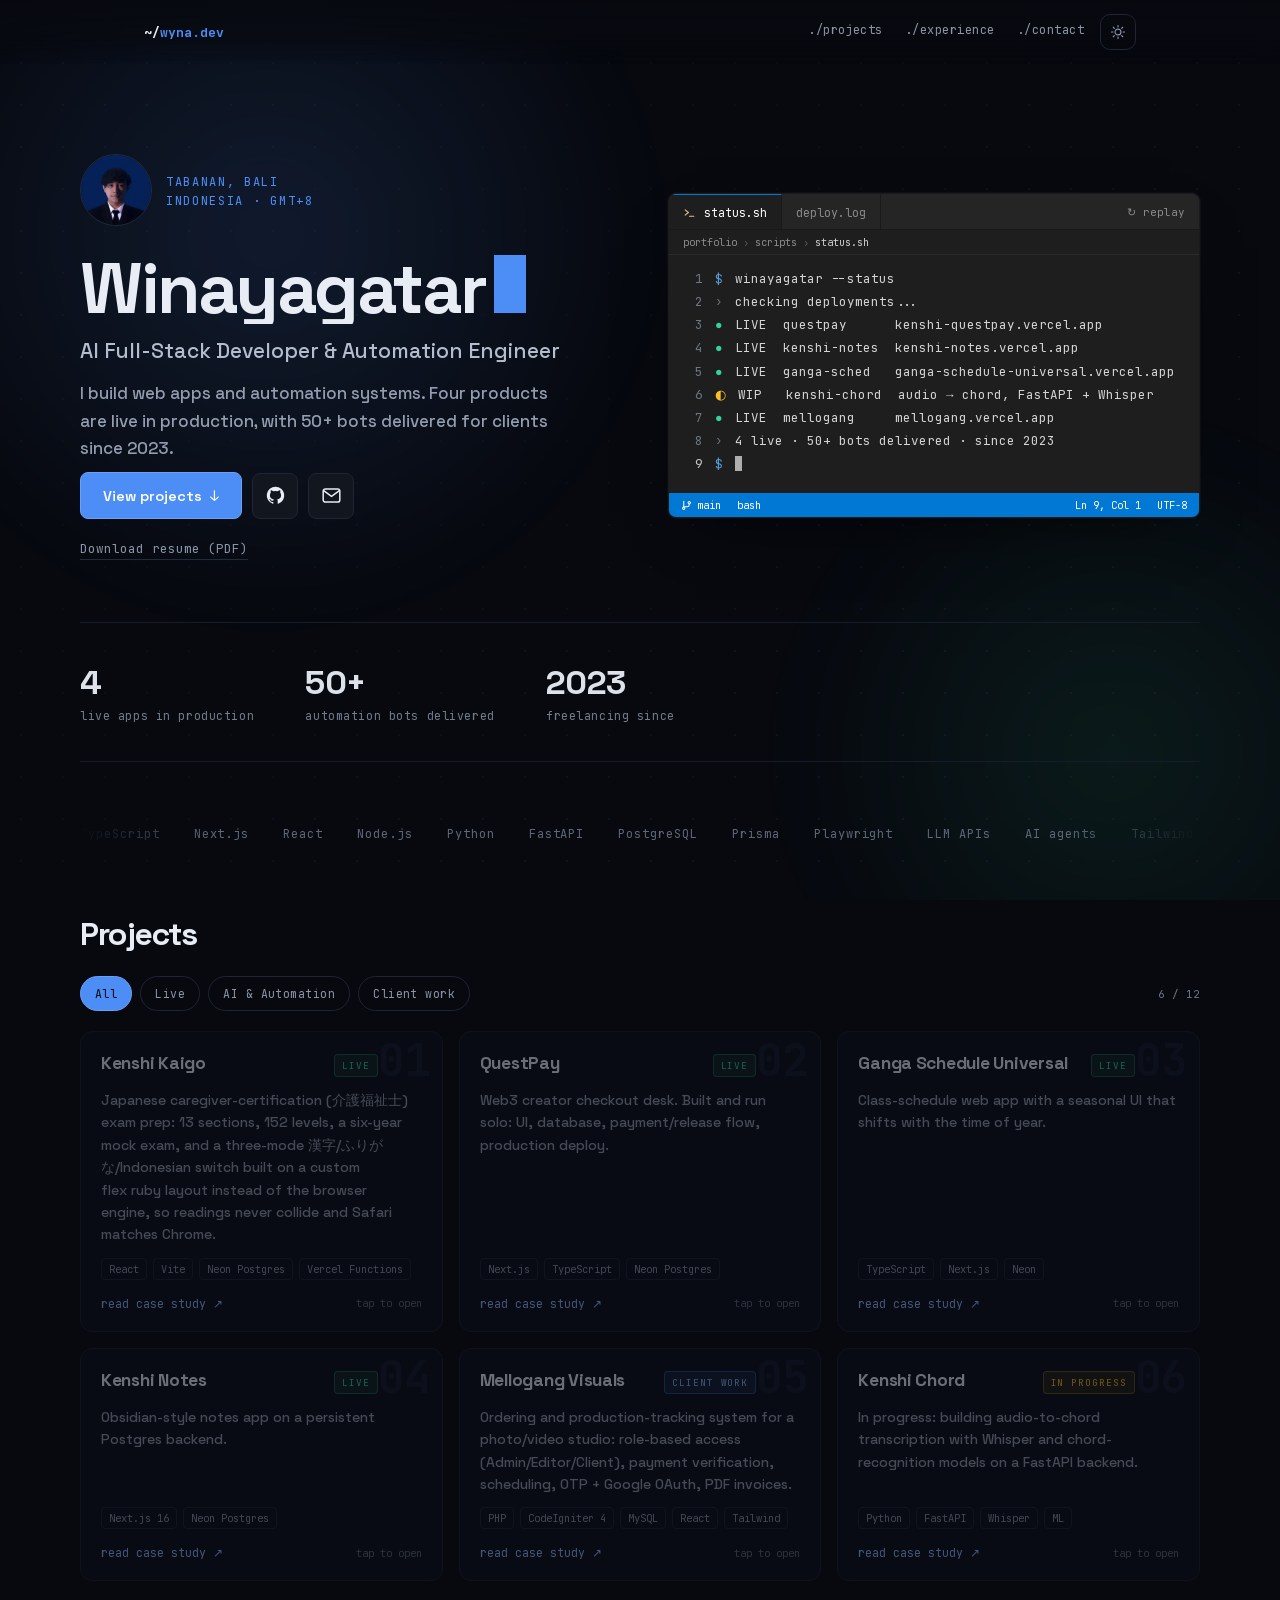
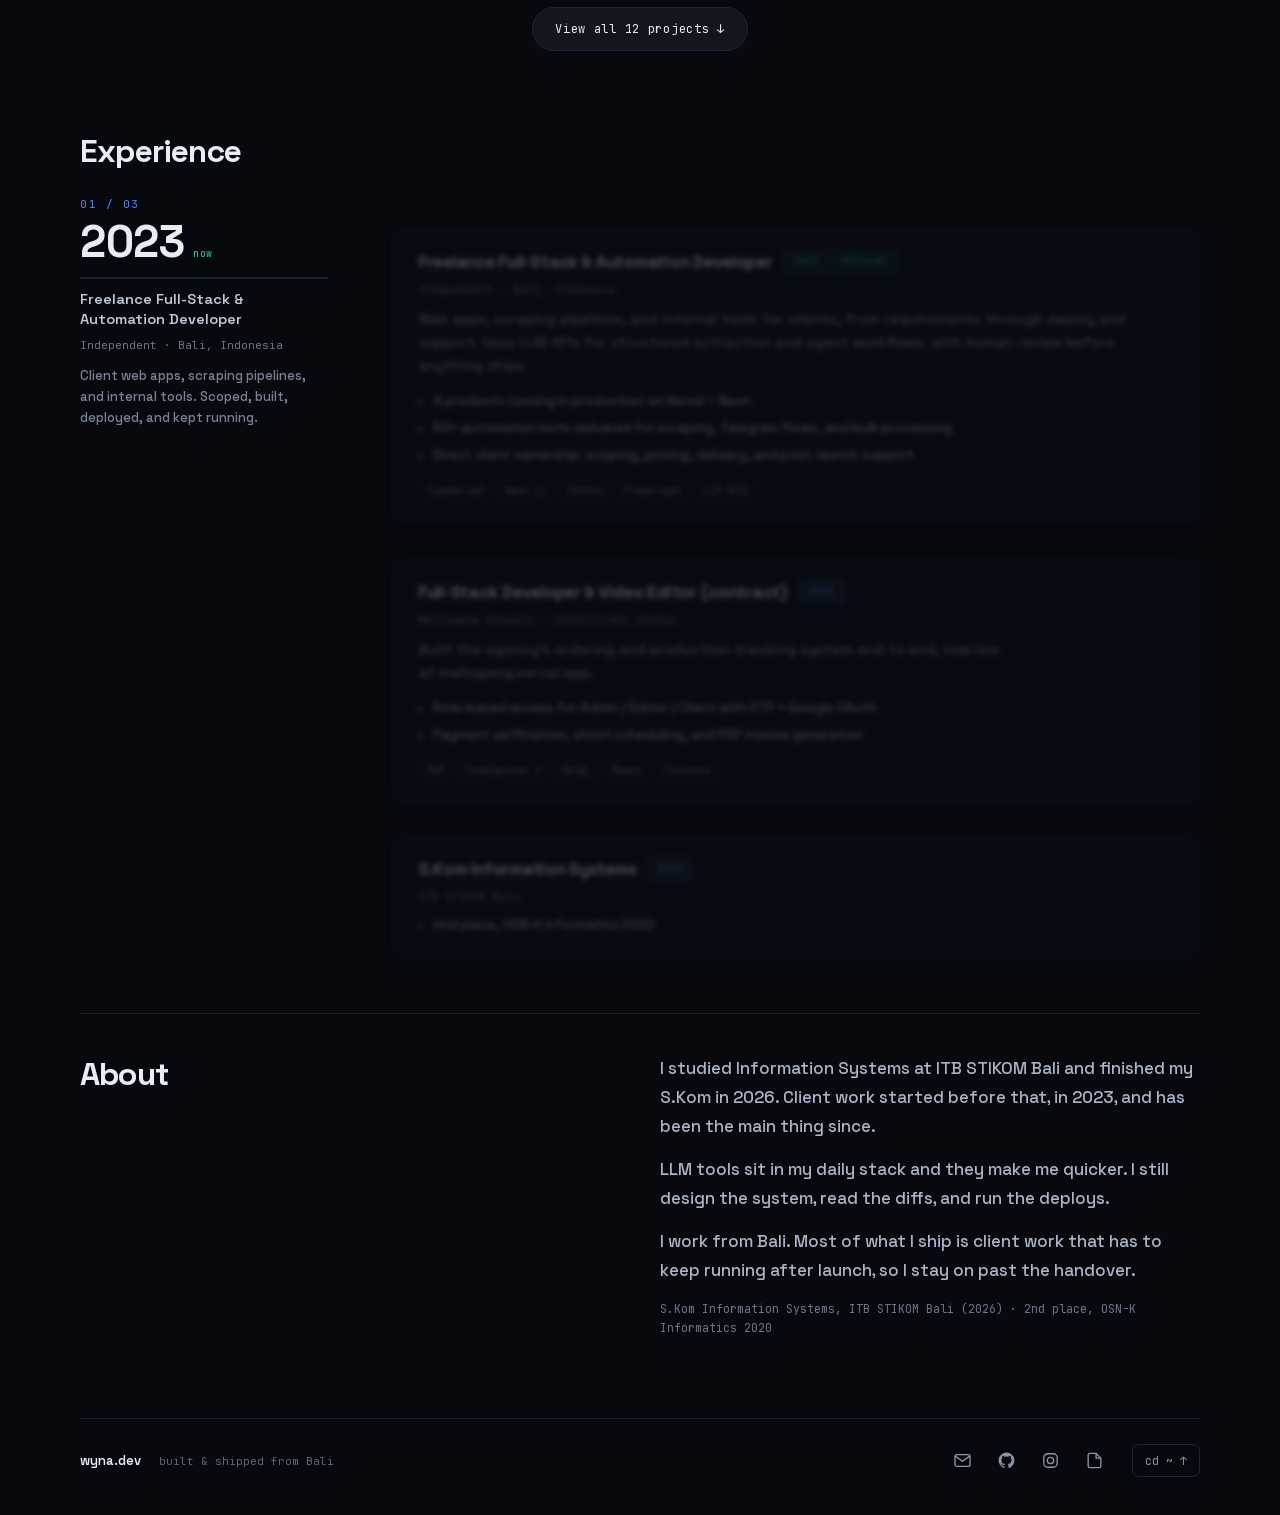
==== commit fdee4e17: "Layer the sticky year pill above the timeline cards" ====
--- a/index.html
+++ b/index.html
@@ -1 +1 @@
-<!DOCTYPE html><html lang="en" class="__variable_6b9622 __variable_898c26"><head><meta charSet="utf-8"/><meta name="viewport" content="width=device-width, initial-scale=1"/><link rel="stylesheet" href="/_next/static/css/3570d1aa2355c1df.css" data-precedence="next"/><link rel="preload" as="script" fetchPriority="low" href="/_next/static/chunks/webpack-7c64779494009f50.js"/><script src="/_next/static/chunks/fd9d1056-b343dce2f8ea52f7.js" async=""></script><script src="/_next/static/chunks/117-05638baec290ef6c.js" async=""></script><script src="/_next/static/chunks/main-app-f8c101b78b771fcd.js" async=""></script><script src="/_next/static/chunks/app/page-8e52410cf72b517e.js" async=""></script><meta name="theme-color" media="(prefers-color-scheme: dark)" content="#07090f"/><meta name="theme-color" media="(prefers-color-scheme: light)" content="#ffffff"/><title>Winayagatar — AI Full-Stack &amp; Automation Developer</title><meta name="description" content="AI full-stack developer and automation engineer from Bali. Four products live in production and 50+ automation bots delivered for clients since 2023."/><meta name="application-name" content="Winayagatar — Portfolio"/><meta name="author" content="I Made Winayagatar Arya Bhanu"/><meta name="keywords" content="Full-Stack Developer,Automation Engineer,AI Developer,Next.js,TypeScript,Python,Bali,Indonesia,Remote"/><meta name="robots" content="index, follow"/><link rel="canonical" href="https://wyna.dev/"/><meta property="og:title" content="Winayagatar — AI Full-Stack &amp; Automation Developer"/><meta property="og:description" content="AI full-stack developer and automation engineer from Bali. Four products live in production and 50+ automation bots delivered for clients since 2023."/><meta property="og:url" content="https://wyna.dev/"/><meta property="og:site_name" content="Winayagatar"/><meta property="og:image" content="https://wyna.dev/og.png"/><meta property="og:image:width" content="1200"/><meta property="og:image:height" content="630"/><meta property="og:image:alt" content="Winayagatar — AI Full-Stack &amp; Automation Developer"/><meta property="og:type" content="website"/><meta name="twitter:card" content="summary_large_image"/><meta name="twitter:title" content="Winayagatar — AI Full-Stack &amp; Automation Developer"/><meta name="twitter:description" content="AI full-stack developer and automation engineer from Bali. Four products live in production and 50+ automation bots delivered for clients since 2023."/><meta name="twitter:image" content="https://wyna.dev/og.png"/><link rel="icon" href="/icon.svg?43dca28d3ea361ec" type="image/svg+xml" sizes="any"/><script>try{var t=localStorage.getItem("wyna-theme");if(t==="light"||t==="dark")document.documentElement.dataset.theme=t}catch(e){}</script><script src="/_next/static/chunks/polyfills-42372ed130431b0a.js" noModule=""></script></head><body><div class="progress" aria-hidden="true"></div><a href="#projects" class="skip">Skip to projects</a><div class="page"><div class="glow" aria-hidden="true"><div class="glow__a"></div><div class="glow__b"></div></div><canvas class="grid-canvas" aria-hidden="true"></canvas><div class="shell"><nav class="nav" aria-label="Primary"><div class="nav__scrim" aria-hidden="true"></div><div class="nav__inner"><button type="button" class="nav__burger" aria-label="Open menu"><svg width="20" height="20" viewBox="0 0 24 24" fill="none" stroke="currentColor" stroke-width="1.9" stroke-linecap="round" aria-hidden="true"><path d="M4 7h16M4 12.5h16M4 18h10"></path></svg></button><a href="#top" class="nav__brand">~/<span>wyna.dev</span></a><div class="nav__links"><a href="#projects" class="nav__link">./<!-- -->projects</a><a href="#experience" class="nav__link">./<!-- -->experience</a><a href="#contact" class="nav__link">./<!-- -->contact</a></div><button type="button" class="nav__theme" aria-label="Switch to light mode" title="Switch to light mode"><svg width="16" height="16" viewBox="0 0 24 24" fill="none" stroke="currentColor" stroke-width="1.7" stroke-linecap="round" stroke-linejoin="round" aria-hidden="true"><path d="M12 7.6a4.4 4.4 0 1 0 0 8.8 4.4 4.4 0 0 0 0-8.8zM12 2.2v2.2M12 19.6v2.2M4.9 4.9l1.6 1.6M17.5 17.5l1.6 1.6M2.2 12h2.2M19.6 12h2.2M4.9 19.1l1.6-1.6M17.5 6.5l1.6-1.6"></path></svg></button></div></nav><section id="top" class="hero"><div><div class="hero__id"><picture><source srcSet="/arya.webp" type="image/webp"/><img src="/arya.jpg" alt="Portrait of Winayagatar in a dark suit." width="72" height="72" class="hero__avatar"/></picture><p class="hero__loc">Tabanan, Bali<br/>Indonesia · GMT+8</p></div><h1 class="hero__name">Winayagatar<span class="hero__caret" aria-hidden="true"></span></h1><p class="hero__role">AI Full-Stack Developer &amp; Automation Engineer</p><p class="hero__lede">I build web apps and automation systems. Four products are live in production, with 50+ bots delivered for clients since 2023.</p><div class="hero__cta"><a href="#projects" class="btn">View projects<!-- --> <span class="btn__arrow" aria-hidden="true">↓</span></a><a href="https://github.com/ryuken25" target="_blank" rel="noopener noreferrer" aria-label="GitHub" title="github.com/ryuken25" class="icon-btn"><svg width="21" height="21" viewBox="0 0 24 24" fill="currentColor" aria-hidden="true"><path d="M12 2a10 10 0 0 0-3.16 19.49c.5.09.68-.22.68-.48v-1.7c-2.78.6-3.37-1.34-3.37-1.34-.45-1.16-1.11-1.47-1.11-1.47-.91-.62.07-.61.07-.61 1 .07 1.53 1.03 1.53 1.03.89 1.53 2.34 1.09 2.91.83.09-.65.35-1.09.63-1.34-2.22-.25-4.56-1.11-4.56-4.95 0-1.09.39-1.98 1.03-2.68-.1-.25-.45-1.27.1-2.65 0 0 .84-.27 2.75 1.02a9.6 9.6 0 0 1 5 0c1.91-1.29 2.75-1.02 2.75-1.02.55 1.38.2 2.4.1 2.65.64.7 1.03 1.59 1.03 2.68 0 3.85-2.34 4.7-4.57 4.94.36.31.68.92.68 1.86v2.75c0 .27.18.58.69.48A10 10 0 0 0 12 2z"></path></svg></a><a href="mailto:atar@wyna.dev" aria-label="Email" title="atar@wyna.dev" class="icon-btn"><svg width="21" height="21" viewBox="0 0 24 24" fill="none" stroke="currentColor" stroke-width="1.7" stroke-linecap="round" stroke-linejoin="round" aria-hidden="true"><rect x="2.5" y="4.5" width="19" height="15" rx="2.5"></rect><path d="M3 6.5l9 6.5 9-6.5"></path></svg></a></div><p class="hero__resume-row"><a href="https://wyna.dev/resume.pdf" target="_blank" rel="noopener noreferrer" class="hero__resume">Download resume (PDF)</a></p></div><div class="term"><div class="term__tabs"><button type="button" class="term__tab" data-on="1"><svg width="13" height="13" viewBox="0 0 24 24" fill="none" stroke="var(--ticon)" stroke-width="2" stroke-linecap="round" stroke-linejoin="round" aria-hidden="true"><path d="M4 17l6-5-6-5"></path><path d="M12 19h8"></path></svg>status.sh</button><button type="button" class="term__tab">deploy.log</button><button type="button" class="term__replay" title="Replay">↻ replay</button></div><div class="term__crumbs"><span>portfolio</span><i>›</i><span>scripts</span><i>›</i><b>status.sh</b></div><div class="term__body"><div class="term__line"><span class="term__no">1</span><span class="term__mark" data-tone="blue">$</span><span class="term__text">winayagatar --status</span></div><div class="term__line"><span class="term__no">2</span><span class="term__mark" data-tone="num">›</span><span class="term__text">checking deployments...</span></div><div class="term__line"><span class="term__no">3</span><span class="term__mark" data-tone="ok">●</span><span class="term__text">LIVE  questpay      kenshi-questpay.vercel.app</span></div><div class="term__line"><span class="term__no">4</span><span class="term__mark" data-tone="ok">●</span><span class="term__text">LIVE  kenshi-notes  kenshi-notes.vercel.app</span></div><div class="term__line"><span class="term__no">5</span><span class="term__mark" data-tone="ok">●</span><span class="term__text">LIVE  ganga-sched   ganga-schedule-universal.vercel.app</span></div><div class="term__line"><span class="term__no">6</span><span class="term__mark" data-tone="warn">◐</span><span class="term__text">WIP   kenshi-chord  audio → chord, FastAPI + Whisper</span></div><div class="term__line"><span class="term__no">7</span><span class="term__mark" data-tone="ok">●</span><span class="term__text">LIVE  mellogang     mellogang.vercel.app</span></div><div class="term__line"><span class="term__no">8</span><span class="term__mark" data-tone="num">›</span><span class="term__text">4 live · 50+ bots delivered · since 2023</span></div><div class="term__line"><span class="term__no">9</span><span class="term__mark" data-tone="accent">✓</span><span class="term__text">status ok</span></div><div class="term__prompt"><span class="term__no">10</span><span class="term__sigil">$</span><span class="term__caret"></span></div></div><div class="term__status"><span class="term__branch"><svg width="11" height="11" viewBox="0 0 24 24" fill="none" stroke="currentColor" stroke-width="2.2" stroke-linecap="round" aria-hidden="true"><path d="M6 3v12"></path><circle cx="6" cy="18" r="2.5"></circle><circle cx="18" cy="6" r="2.5"></circle><path d="M18 8.5v2a4 4 0 0 1-4 4H8"></path></svg>main</span><span>bash</span><span class="term__pos">Ln <!-- -->10<!-- -->, Col 1</span><span>UTF-8</span></div></div></section><section class="stats" aria-label="Track record"><div class="stat" data-scrub="1"><p class="stat__n" data-count="4">4</p><p class="stat__l">live apps in production</p></div><div class="stat" data-scrub="1"><p class="stat__n" data-count="50" data-suffix="+">50+</p><p class="stat__l">automation bots delivered</p></div><div class="stat" data-scrub="1"><p class="stat__n" data-count="2023" data-from="1990">2023</p><p class="stat__l">freelancing since</p></div></section><div class="ticker" aria-hidden="true"><div class="ticker__row"><span>TypeScript</span><span>Next.js</span><span>React</span><span>Node.js</span><span>Python</span><span>FastAPI</span><span>PostgreSQL</span><span>Prisma</span><span>Playwright</span><span>LLM APIs</span><span>AI agents</span><span>Tailwind</span><span>PHP</span><span>MySQL</span><span>Vercel</span><span>TypeScript</span><span>Next.js</span><span>React</span><span>Node.js</span><span>Python</span><span>FastAPI</span><span>PostgreSQL</span><span>Prisma</span><span>Playwright</span><span>LLM APIs</span><span>AI agents</span><span>Tailwind</span><span>PHP</span><span>MySQL</span><span>Vercel</span></div></div><section id="projects" class="sec"><div data-anim="wipe" data-i="0"><h2 class="sec__h sec__h--projects">Projects</h2></div><div class="filters"><button type="button" class="filter" data-on="1">All</button><button type="button" class="filter">Live</button><button type="button" class="filter">AI &amp; Automation</button><button type="button" class="filter">Client work</button><span class="filters__count">6<!-- --> / <!-- -->12</span></div><div class="cards"><article class="card" role="button" tabindex="0" data-scrub="1" aria-label="Open case study for Kenshi Kaigo"><span class="card__idx" aria-hidden="true">01</span><div class="card__top"><h3 class="card__name">Kenshi Kaigo</h3><span class="badge" data-badge="LIVE">LIVE</span></div><p class="card__desc">Japanese caregiver-certification (介護福祉士) exam prep: 13 sections, 152 levels, a six-year mock exam, and a three-mode 漢字/ふりがな/Indonesian switch built on a custom flex ruby layout instead of the browser engine, so readings never collide and Safari matches Chrome.</p><div class="tags tags--card"><span class="tag">React</span><span class="tag">Vite</span><span class="tag">Neon Postgres</span><span class="tag">Vercel Functions</span></div><div class="card__foot"><span class="card__cta">read case study <span aria-hidden="true">↗</span></span><span class="card__hint">tap to open</span></div></article><article class="card" role="button" tabindex="0" data-scrub="1" aria-label="Open case study for QuestPay"><span class="card__idx" aria-hidden="true">02</span><div class="card__top"><h3 class="card__name">QuestPay</h3><span class="badge" data-badge="LIVE">LIVE</span></div><p class="card__desc">Web3 creator checkout desk. Built and run solo: UI, database, payment/release flow, production deploy.</p><div class="tags tags--card"><span class="tag">Next.js</span><span class="tag">TypeScript</span><span class="tag">Neon Postgres</span></div><div class="card__foot"><span class="card__cta">read case study <span aria-hidden="true">↗</span></span><span class="card__hint">tap to open</span></div></article><article class="card" role="button" tabindex="0" data-scrub="1" aria-label="Open case study for Ganga Schedule Universal"><span class="card__idx" aria-hidden="true">03</span><div class="card__top"><h3 class="card__name">Ganga Schedule Universal</h3><span class="badge" data-badge="LIVE">LIVE</span></div><p class="card__desc">Class-schedule web app with a seasonal UI that shifts with the time of year.</p><div class="tags tags--card"><span class="tag">TypeScript</span><span class="tag">Next.js</span><span class="tag">Neon</span></div><div class="card__foot"><span class="card__cta">read case study <span aria-hidden="true">↗</span></span><span class="card__hint">tap to open</span></div></article><article class="card" role="button" tabindex="0" data-scrub="1" aria-label="Open case study for Kenshi Notes"><span class="card__idx" aria-hidden="true">04</span><div class="card__top"><h3 class="card__name">Kenshi Notes</h3><span class="badge" data-badge="LIVE">LIVE</span></div><p class="card__desc">Obsidian-style notes app on a persistent Postgres backend.</p><div class="tags tags--card"><span class="tag">Next.js 16</span><span class="tag">Neon Postgres</span></div><div class="card__foot"><span class="card__cta">read case study <span aria-hidden="true">↗</span></span><span class="card__hint">tap to open</span></div></article><article class="card" role="button" tabindex="0" data-scrub="1" aria-label="Open case study for Mellogang Visuals"><span class="card__idx" aria-hidden="true">05</span><div class="card__top"><h3 class="card__name">Mellogang Visuals</h3><span class="badge" data-badge="CLIENT WORK">CLIENT WORK</span></div><p class="card__desc">Ordering and production-tracking system for a photo/video studio: role-based access (Admin/Editor/Client), payment verification, scheduling, OTP + Google OAuth, PDF invoices.</p><div class="tags tags--card"><span class="tag">PHP</span><span class="tag">CodeIgniter 4</span><span class="tag">MySQL</span><span class="tag">React</span><span class="tag">Tailwind</span></div><div class="card__foot"><span class="card__cta">read case study <span aria-hidden="true">↗</span></span><span class="card__hint">tap to open</span></div></article><article class="card" role="button" tabindex="0" data-scrub="1" aria-label="Open case study for Kenshi Chord"><span class="card__idx" aria-hidden="true">06</span><div class="card__top"><h3 class="card__name">Kenshi Chord</h3><span class="badge" data-badge="IN PROGRESS">IN PROGRESS</span></div><p class="card__desc">In progress: building audio-to-chord transcription with Whisper and chord-recognition models on a FastAPI backend.</p><div class="tags tags--card"><span class="tag">Python</span><span class="tag">FastAPI</span><span class="tag">Whisper</span><span class="tag">ML</span></div><div class="card__foot"><span class="card__cta">read case study <span aria-hidden="true">↗</span></span><span class="card__hint">tap to open</span></div></article></div><div class="more"><button type="button" class="more__btn">View all 12 projects ↓</button></div></section><section id="experience" class="sec"><div data-anim="wipe" data-i="0"><h2 class="sec__h sec__h--xp">Experience</h2></div><div class="xp"><aside class="xp__aside"><p class="xp__count">01 / 03</p><div class="xp__yearrow"><span class="xp__year"><span class="xp__digit" data-digit="0">2</span><span class="xp__digit" data-digit="1">0</span><span class="xp__digit" data-digit="2">2</span><span class="xp__digit" data-digit="3">3</span></span><span class="xp__now">now</span></div><div class="xp__rail" aria-hidden="true"><div class="xp__fill"></div></div><p class="xp__role">Freelance Full-Stack &amp; Automation Developer</p><p class="xp__place">Independent · Bali, Indonesia</p><p class="xp__summary">Client web apps, scraping pipelines, and internal tools. Scoped, built, deployed, and kept running.</p></aside><div class="xp__list" data-xp-wrap="1"><article class="xp__card" data-xp="1"><span class="xp__bar" data-xp-bar="1" aria-hidden="true"></span><div class="xp__head"><h3 class="xp__title">Freelance Full-Stack &amp; Automation Developer</h3><span class="xp__period" data-tone="live">2023 — PRESENT</span></div><p class="xp__meta">Independent · Bali, Indonesia</p><p class="xp__desc">Web apps, scraping pipelines, and internal tools for clients, from requirements through deploy and support. Uses LLM APIs for structured extraction and agent workflows, with human review before anything ships.</p><div class="xp__bullets xp__bullets--spaced"><div class="xp__bullet"><i aria-hidden="true">▸</i><span>4 products running in production on Vercel + Neon</span></div><div class="xp__bullet"><i aria-hidden="true">▸</i><span>50+ automation bots delivered for scraping, Telegram flows, and bulk processing</span></div><div class="xp__bullet"><i aria-hidden="true">▸</i><span>Direct client ownership: scoping, pricing, delivery, and post-launch support</span></div></div><div class="tags"><span class="tag">TypeScript</span><span class="tag">Next.js</span><span class="tag">Python</span><span class="tag">Playwright</span><span class="tag">LLM APIs</span></div></article><article class="xp__card" data-xp="1"><span class="xp__bar" data-xp-bar="1" aria-hidden="true"></span><div class="xp__head"><h3 class="xp__title">Full-Stack Developer &amp; Video Editor (contract)</h3><span class="xp__period" data-tone="accent">2025</span></div><p class="xp__meta">Mellogang Visuals · photo/video studio</p><p class="xp__desc">Built the agency&#x27;s ordering and production-tracking system end to end, now live at mellogang.vercel.app.</p><div class="xp__bullets xp__bullets--spaced"><div class="xp__bullet"><i aria-hidden="true">▸</i><span>Role-based access for Admin / Editor / Client with OTP + Google OAuth</span></div><div class="xp__bullet"><i aria-hidden="true">▸</i><span>Payment verification, shoot scheduling, and PDF invoice generation</span></div></div><div class="tags"><span class="tag">PHP</span><span class="tag">CodeIgniter 4</span><span class="tag">MySQL</span><span class="tag">React</span><span class="tag">Tailwind</span></div></article><article class="xp__card" data-xp="1"><span class="xp__bar" data-xp-bar="1" aria-hidden="true"></span><div class="xp__head"><h3 class="xp__title">S.Kom Information Systems</h3><span class="xp__period" data-tone="accent">2026</span></div><p class="xp__meta">ITB STIKOM Bali</p><div class="xp__bullets"><div class="xp__bullet"><i aria-hidden="true">▸</i><span>2nd place, OSN-K Informatics 2020</span></div></div></article></div></div></section><section class="about"><div data-anim="wipe" data-i="0"><h2 class="sec__h">About</h2></div><div data-anim="blur" data-i="1"><p class="about__body">I studied Information Systems at ITB STIKOM Bali and finished my S.Kom in 2026. Client work started before that, in 2023, and has been the main thing since.</p><p class="about__body">LLM tools sit in my daily stack and they make me quicker. I still design the system, read the diffs, and run the deploys.</p><p class="about__body">I work from Bali. Most of what I ship is client work that has to keep running after launch, so I stay on past the handover.</p><p class="about__creds">S.Kom Information Systems, ITB STIKOM Bali (2026) · 2nd place, OSN-K Informatics 2020</p></div></section><footer id="contact" class="foot"><a href="#top" class="foot__brand">wyna.dev</a><span class="foot__note">built &amp; shipped from Bali</span><div class="foot__social"><a href="mailto:atar@wyna.dev" aria-label="Email" title="atar@wyna.dev" class="foot__icon"><svg width="19" height="19" viewBox="0 0 24 24" fill="none" stroke="currentColor" stroke-width="1.7" stroke-linecap="round" stroke-linejoin="round" aria-hidden="true"><rect x="2.5" y="4.5" width="19" height="15" rx="2.5"></rect><path d="M3 6.5l9 6.5 9-6.5"></path></svg></a><a href="https://github.com/ryuken25" target="_blank" rel="noopener noreferrer" aria-label="GitHub" title="GitHub" class="foot__icon"><svg width="19" height="19" viewBox="0 0 24 24" fill="currentColor" stroke="none" stroke-width="1.7" stroke-linecap="round" stroke-linejoin="round" aria-hidden="true"><path d="M12 2a10 10 0 0 0-3.16 19.49c.5.09.68-.22.68-.48v-1.7c-2.78.6-3.37-1.34-3.37-1.34-.45-1.16-1.11-1.47-1.11-1.47-.91-.62.07-.61.07-.61 1 .07 1.53 1.03 1.53 1.03.89 1.53 2.34 1.09 2.91.83.09-.65.35-1.09.63-1.34-2.22-.25-4.56-1.11-4.56-4.95 0-1.09.39-1.98 1.03-2.68-.1-.25-.45-1.27.1-2.65 0 0 .84-.27 2.75 1.02a9.6 9.6 0 0 1 5 0c1.91-1.29 2.75-1.02 2.75-1.02.55 1.38.2 2.4.1 2.65.64.7 1.03 1.59 1.03 2.68 0 3.85-2.34 4.7-4.57 4.94.36.31.68.92.68 1.86v2.75c0 .27.18.58.69.48A10 10 0 0 0 12 2z"></path></svg></a><a href="https://instagram.com/__winatar" target="_blank" rel="noopener noreferrer" aria-label="Instagram" title="Instagram" class="foot__icon"><svg width="19" height="19" viewBox="0 0 24 24" fill="none" stroke="currentColor" stroke-width="1.7" stroke-linecap="round" stroke-linejoin="round" aria-hidden="true"><path d="M8.5 3.5h7a5 5 0 0 1 5 5v7a5 5 0 0 1-5 5h-7a5 5 0 0 1-5-5v-7a5 5 0 0 1 5-5zM12 8a4 4 0 1 0 0 8 4 4 0 0 0 0-8z"></path></svg></a><a href="https://wyna.dev/resume.pdf" target="_blank" rel="noopener noreferrer" aria-label="Resume PDF" title="Resume PDF" class="foot__icon"><svg width="19" height="19" viewBox="0 0 24 24" fill="none" stroke="currentColor" stroke-width="1.7" stroke-linecap="round" stroke-linejoin="round" aria-hidden="true"><path d="M14 3H6a2 2 0 0 0-2 2v14a2 2 0 0 0 2 2h12a2 2 0 0 0 2-2V9zM14 3v6h6"></path></svg></a></div><a href="#top" class="foot__top">cd ~ ↑</a></footer></div></div><script src="/_next/static/chunks/webpack-7c64779494009f50.js" async=""></script><script>(self.__next_f=self.__next_f||[]).push([0]);self.__next_f.push([2,null])</script><script>self.__next_f.push([1,"1:HL[\"/_next/static/css/3570d1aa2355c1df.css\",\"style\"]\n"])</script><script>self.__next_f.push([1,"2:I[2846,[],\"\"]\n4:I[4869,[\"931\",\"static/chunks/app/page-8e52410cf72b517e.js\"],\"default\"]\n5:I[4707,[],\"\"]\n6:I[6423,[],\"\"]\n8:I[1060,[],\"\"]\n9:[]\n"])</script><script>self.__next_f.push([1,"0:[\"$\",\"$L2\",null,{\"buildId\":\"ACsTo2TG-uguXhIB9AJhp\",\"assetPrefix\":\"\",\"urlParts\":[\"\",\"\"],\"initialTree\":[\"\",{\"children\":[\"__PAGE__\",{}]},\"$undefined\",\"$undefined\",true],\"initialSeedData\":[\"\",{\"children\":[\"__PAGE__\",{},[[\"$L3\",[\"$\",\"$L4\",null,{}],null],null],null]},[[[[\"$\",\"link\",\"0\",{\"rel\":\"stylesheet\",\"href\":\"/_next/static/css/3570d1aa2355c1df.css\",\"precedence\":\"next\",\"crossOrigin\":\"$undefined\"}]],[\"$\",\"html\",null,{\"lang\":\"en\",\"className\":\"__variable_6b9622 __variable_898c26\",\"children\":[[\"$\",\"head\",null,{\"children\":[\"$\",\"script\",null,{\"dangerouslySetInnerHTML\":{\"__html\":\"try{var t=localStorage.getItem(\\\"wyna-theme\\\");if(t===\\\"light\\\"||t===\\\"dark\\\")document.documentElement.dataset.theme=t}catch(e){}\"}}]}],[\"$\",\"body\",null,{\"children\":[\"$\",\"$L5\",null,{\"parallelRouterKey\":\"children\",\"segmentPath\":[\"children\"],\"error\":\"$undefined\",\"errorStyles\":\"$undefined\",\"errorScripts\":\"$undefined\",\"template\":[\"$\",\"$L6\",null,{}],\"templateStyles\":\"$undefined\",\"templateScripts\":\"$undefined\",\"notFound\":[[\"$\",\"title\",null,{\"children\":\"404: This page could not be found.\"}],[\"$\",\"div\",null,{\"style\":{\"fontFamily\":\"system-ui,\\\"Segoe UI\\\",Roboto,Helvetica,Arial,sans-serif,\\\"Apple Color Emoji\\\",\\\"Segoe UI Emoji\\\"\",\"height\":\"100vh\",\"textAlign\":\"center\",\"display\":\"flex\",\"flexDirection\":\"column\",\"alignItems\":\"center\",\"justifyContent\":\"center\"},\"children\":[\"$\",\"div\",null,{\"children\":[[\"$\",\"style\",null,{\"dangerouslySetInnerHTML\":{\"__html\":\"body{color:#000;background:#fff;margin:0}.next-error-h1{border-right:1px solid rgba(0,0,0,.3)}@media (prefers-color-scheme:dark){body{color:#fff;background:#000}.next-error-h1{border-right:1px solid rgba(255,255,255,.3)}}\"}}],[\"$\",\"h1\",null,{\"className\":\"next-error-h1\",\"style\":{\"display\":\"inline-block\",\"margin\":\"0 20px 0 0\",\"padding\":\"0 23px 0 0\",\"fontSize\":24,\"fontWeight\":500,\"verticalAlign\":\"top\",\"lineHeight\":\"49px\"},\"children\":\"404\"}],[\"$\",\"div\",null,{\"style\":{\"display\":\"inline-block\"},\"children\":[\"$\",\"h2\",null,{\"style\":{\"fontSize\":14,\"fontWeight\":400,\"lineHeight\":\"49px\",\"margin\":0},\"children\":\"This page could not be found.\"}]}]]}]}]],\"notFoundStyles\":[]}]}]]}]],null],null],\"couldBeIntercepted\":false,\"initialHead\":[null,\"$L7\"],\"globalErrorComponent\":\"$8\",\"missingSlots\":\"$W9\"}]\n"])</script><script>self.__next_f.push([1,"7:[[\"$\",\"meta\",\"0\",{\"name\":\"viewport\",\"content\":\"width=device-width, initial-scale=1\"}],[\"$\",\"meta\",\"1\",{\"name\":\"theme-color\",\"media\":\"(prefers-color-scheme: dark)\",\"content\":\"#07090f\"}],[\"$\",\"meta\",\"2\",{\"name\":\"theme-color\",\"media\":\"(prefers-color-scheme: light)\",\"content\":\"#ffffff\"}],[\"$\",\"meta\",\"3\",{\"charSet\":\"utf-8\"}],[\"$\",\"title\",\"4\",{\"children\":\"Winayagatar — AI Full-Stack \u0026 Automation Developer\"}],[\"$\",\"meta\",\"5\",{\"name\":\"description\",\"content\":\"AI full-stack developer and automation engineer from Bali. Four products live in production and 50+ automation bots delivered for clients since 2023.\"}],[\"$\",\"meta\",\"6\",{\"name\":\"application-name\",\"content\":\"Winayagatar — Portfolio\"}],[\"$\",\"meta\",\"7\",{\"name\":\"author\",\"content\":\"I Made Winayagatar Arya Bhanu\"}],[\"$\",\"meta\",\"8\",{\"name\":\"keywords\",\"content\":\"Full-Stack Developer,Automation Engineer,AI Developer,Next.js,TypeScript,Python,Bali,Indonesia,Remote\"}],[\"$\",\"meta\",\"9\",{\"name\":\"robots\",\"content\":\"index, follow\"}],[\"$\",\"link\",\"10\",{\"rel\":\"canonical\",\"href\":\"https://wyna.dev/\"}],[\"$\",\"meta\",\"11\",{\"property\":\"og:title\",\"content\":\"Winayagatar — AI Full-Stack \u0026 Automation Developer\"}],[\"$\",\"meta\",\"12\",{\"property\":\"og:description\",\"content\":\"AI full-stack developer and automation engineer from Bali. Four products live in production and 50+ automation bots delivered for clients since 2023.\"}],[\"$\",\"meta\",\"13\",{\"property\":\"og:url\",\"content\":\"https://wyna.dev/\"}],[\"$\",\"meta\",\"14\",{\"property\":\"og:site_name\",\"content\":\"Winayagatar\"}],[\"$\",\"meta\",\"15\",{\"property\":\"og:image\",\"content\":\"https://wyna.dev/og.png\"}],[\"$\",\"meta\",\"16\",{\"property\":\"og:image:width\",\"content\":\"1200\"}],[\"$\",\"meta\",\"17\",{\"property\":\"og:image:height\",\"content\":\"630\"}],[\"$\",\"meta\",\"18\",{\"property\":\"og:image:alt\",\"content\":\"Winayagatar — AI Full-Stack \u0026 Automation Developer\"}],[\"$\",\"meta\",\"19\",{\"property\":\"og:type\",\"content\":\"website\"}],[\"$\",\"meta\",\"20\",{\"name\":\"twitter:card\",\"content\":\"summary_large_image\"}],[\"$\",\"meta\",\"21\",{\"name\":\"twitter:title\",\"content\":\"Winayagatar — AI Full-Stack \u0026 Automation Developer\"}],[\"$\",\"meta\",\"22\",{\"name\":\"twitter:description\",\"content\":\"AI full-stack developer and automation engineer from Bali. Four products live in production and 50+ automation bots delivered for clients since 2023.\"}],[\"$\",\"meta\",\"23\",{\"name\":\"twitter:image\",\"content\":\"https://wyna.dev/og.png\"}],[\"$\",\"link\",\"24\",{\"rel\":\"icon\",\"href\":\"/icon.svg?43dca28d3ea361ec\",\"type\":\"image/svg+xml\",\"sizes\":\"any\"}]]\n"])</script><script>self.__next_f.push([1,"3:null\n"])</script></body></html>+<!DOCTYPE html><html lang="en" class="__variable_6b9622 __variable_898c26"><head><meta charSet="utf-8"/><meta name="viewport" content="width=device-width, initial-scale=1"/><link rel="stylesheet" href="/_next/static/css/1ffc03c3a1cfa352.css" data-precedence="next"/><link rel="preload" as="script" fetchPriority="low" href="/_next/static/chunks/webpack-7c64779494009f50.js"/><script src="/_next/static/chunks/fd9d1056-b343dce2f8ea52f7.js" async=""></script><script src="/_next/static/chunks/117-05638baec290ef6c.js" async=""></script><script src="/_next/static/chunks/main-app-f8c101b78b771fcd.js" async=""></script><script src="/_next/static/chunks/app/page-8e52410cf72b517e.js" async=""></script><meta name="theme-color" media="(prefers-color-scheme: dark)" content="#07090f"/><meta name="theme-color" media="(prefers-color-scheme: light)" content="#ffffff"/><title>Winayagatar — AI Full-Stack &amp; Automation Developer</title><meta name="description" content="AI full-stack developer and automation engineer from Bali. Four products live in production and 50+ automation bots delivered for clients since 2023."/><meta name="application-name" content="Winayagatar — Portfolio"/><meta name="author" content="I Made Winayagatar Arya Bhanu"/><meta name="keywords" content="Full-Stack Developer,Automation Engineer,AI Developer,Next.js,TypeScript,Python,Bali,Indonesia,Remote"/><meta name="robots" content="index, follow"/><link rel="canonical" href="https://wyna.dev/"/><meta property="og:title" content="Winayagatar — AI Full-Stack &amp; Automation Developer"/><meta property="og:description" content="AI full-stack developer and automation engineer from Bali. Four products live in production and 50+ automation bots delivered for clients since 2023."/><meta property="og:url" content="https://wyna.dev/"/><meta property="og:site_name" content="Winayagatar"/><meta property="og:image" content="https://wyna.dev/og.png"/><meta property="og:image:width" content="1200"/><meta property="og:image:height" content="630"/><meta property="og:image:alt" content="Winayagatar — AI Full-Stack &amp; Automation Developer"/><meta property="og:type" content="website"/><meta name="twitter:card" content="summary_large_image"/><meta name="twitter:title" content="Winayagatar — AI Full-Stack &amp; Automation Developer"/><meta name="twitter:description" content="AI full-stack developer and automation engineer from Bali. Four products live in production and 50+ automation bots delivered for clients since 2023."/><meta name="twitter:image" content="https://wyna.dev/og.png"/><link rel="icon" href="/icon.svg?43dca28d3ea361ec" type="image/svg+xml" sizes="any"/><script>try{var t=localStorage.getItem("wyna-theme");if(t==="light"||t==="dark")document.documentElement.dataset.theme=t}catch(e){}</script><script src="/_next/static/chunks/polyfills-42372ed130431b0a.js" noModule=""></script></head><body><div class="progress" aria-hidden="true"></div><a href="#projects" class="skip">Skip to projects</a><div class="page"><div class="glow" aria-hidden="true"><div class="glow__a"></div><div class="glow__b"></div></div><canvas class="grid-canvas" aria-hidden="true"></canvas><div class="shell"><nav class="nav" aria-label="Primary"><div class="nav__scrim" aria-hidden="true"></div><div class="nav__inner"><button type="button" class="nav__burger" aria-label="Open menu"><svg width="20" height="20" viewBox="0 0 24 24" fill="none" stroke="currentColor" stroke-width="1.9" stroke-linecap="round" aria-hidden="true"><path d="M4 7h16M4 12.5h16M4 18h10"></path></svg></button><a href="#top" class="nav__brand">~/<span>wyna.dev</span></a><div class="nav__links"><a href="#projects" class="nav__link">./<!-- -->projects</a><a href="#experience" class="nav__link">./<!-- -->experience</a><a href="#contact" class="nav__link">./<!-- -->contact</a></div><button type="button" class="nav__theme" aria-label="Switch to light mode" title="Switch to light mode"><svg width="16" height="16" viewBox="0 0 24 24" fill="none" stroke="currentColor" stroke-width="1.7" stroke-linecap="round" stroke-linejoin="round" aria-hidden="true"><path d="M12 7.6a4.4 4.4 0 1 0 0 8.8 4.4 4.4 0 0 0 0-8.8zM12 2.2v2.2M12 19.6v2.2M4.9 4.9l1.6 1.6M17.5 17.5l1.6 1.6M2.2 12h2.2M19.6 12h2.2M4.9 19.1l1.6-1.6M17.5 6.5l1.6-1.6"></path></svg></button></div></nav><section id="top" class="hero"><div><div class="hero__id"><picture><source srcSet="/arya.webp" type="image/webp"/><img src="/arya.jpg" alt="Portrait of Winayagatar in a dark suit." width="72" height="72" class="hero__avatar"/></picture><p class="hero__loc">Tabanan, Bali<br/>Indonesia · GMT+8</p></div><h1 class="hero__name">Winayagatar<span class="hero__caret" aria-hidden="true"></span></h1><p class="hero__role">AI Full-Stack Developer &amp; Automation Engineer</p><p class="hero__lede">I build web apps and automation systems. Four products are live in production, with 50+ bots delivered for clients since 2023.</p><div class="hero__cta"><a href="#projects" class="btn">View projects<!-- --> <span class="btn__arrow" aria-hidden="true">↓</span></a><a href="https://github.com/ryuken25" target="_blank" rel="noopener noreferrer" aria-label="GitHub" title="github.com/ryuken25" class="icon-btn"><svg width="21" height="21" viewBox="0 0 24 24" fill="currentColor" aria-hidden="true"><path d="M12 2a10 10 0 0 0-3.16 19.49c.5.09.68-.22.68-.48v-1.7c-2.78.6-3.37-1.34-3.37-1.34-.45-1.16-1.11-1.47-1.11-1.47-.91-.62.07-.61.07-.61 1 .07 1.53 1.03 1.53 1.03.89 1.53 2.34 1.09 2.91.83.09-.65.35-1.09.63-1.34-2.22-.25-4.56-1.11-4.56-4.95 0-1.09.39-1.98 1.03-2.68-.1-.25-.45-1.27.1-2.65 0 0 .84-.27 2.75 1.02a9.6 9.6 0 0 1 5 0c1.91-1.29 2.75-1.02 2.75-1.02.55 1.38.2 2.4.1 2.65.64.7 1.03 1.59 1.03 2.68 0 3.85-2.34 4.7-4.57 4.94.36.31.68.92.68 1.86v2.75c0 .27.18.58.69.48A10 10 0 0 0 12 2z"></path></svg></a><a href="mailto:atar@wyna.dev" aria-label="Email" title="atar@wyna.dev" class="icon-btn"><svg width="21" height="21" viewBox="0 0 24 24" fill="none" stroke="currentColor" stroke-width="1.7" stroke-linecap="round" stroke-linejoin="round" aria-hidden="true"><rect x="2.5" y="4.5" width="19" height="15" rx="2.5"></rect><path d="M3 6.5l9 6.5 9-6.5"></path></svg></a></div><p class="hero__resume-row"><a href="https://wyna.dev/resume.pdf" target="_blank" rel="noopener noreferrer" class="hero__resume">Download resume (PDF)</a></p></div><div class="term"><div class="term__tabs"><button type="button" class="term__tab" data-on="1"><svg width="13" height="13" viewBox="0 0 24 24" fill="none" stroke="var(--ticon)" stroke-width="2" stroke-linecap="round" stroke-linejoin="round" aria-hidden="true"><path d="M4 17l6-5-6-5"></path><path d="M12 19h8"></path></svg>status.sh</button><button type="button" class="term__tab">deploy.log</button><button type="button" class="term__replay" title="Replay">↻ replay</button></div><div class="term__crumbs"><span>portfolio</span><i>›</i><span>scripts</span><i>›</i><b>status.sh</b></div><div class="term__body"><div class="term__line"><span class="term__no">1</span><span class="term__mark" data-tone="blue">$</span><span class="term__text">winayagatar --status</span></div><div class="term__line"><span class="term__no">2</span><span class="term__mark" data-tone="num">›</span><span class="term__text">checking deployments...</span></div><div class="term__line"><span class="term__no">3</span><span class="term__mark" data-tone="ok">●</span><span class="term__text">LIVE  questpay      kenshi-questpay.vercel.app</span></div><div class="term__line"><span class="term__no">4</span><span class="term__mark" data-tone="ok">●</span><span class="term__text">LIVE  kenshi-notes  kenshi-notes.vercel.app</span></div><div class="term__line"><span class="term__no">5</span><span class="term__mark" data-tone="ok">●</span><span class="term__text">LIVE  ganga-sched   ganga-schedule-universal.vercel.app</span></div><div class="term__line"><span class="term__no">6</span><span class="term__mark" data-tone="warn">◐</span><span class="term__text">WIP   kenshi-chord  audio → chord, FastAPI + Whisper</span></div><div class="term__line"><span class="term__no">7</span><span class="term__mark" data-tone="ok">●</span><span class="term__text">LIVE  mellogang     mellogang.vercel.app</span></div><div class="term__line"><span class="term__no">8</span><span class="term__mark" data-tone="num">›</span><span class="term__text">4 live · 50+ bots delivered · since 2023</span></div><div class="term__line"><span class="term__no">9</span><span class="term__mark" data-tone="accent">✓</span><span class="term__text">status ok</span></div><div class="term__prompt"><span class="term__no">10</span><span class="term__sigil">$</span><span class="term__caret"></span></div></div><div class="term__status"><span class="term__branch"><svg width="11" height="11" viewBox="0 0 24 24" fill="none" stroke="currentColor" stroke-width="2.2" stroke-linecap="round" aria-hidden="true"><path d="M6 3v12"></path><circle cx="6" cy="18" r="2.5"></circle><circle cx="18" cy="6" r="2.5"></circle><path d="M18 8.5v2a4 4 0 0 1-4 4H8"></path></svg>main</span><span>bash</span><span class="term__pos">Ln <!-- -->10<!-- -->, Col 1</span><span>UTF-8</span></div></div></section><section class="stats" aria-label="Track record"><div class="stat" data-scrub="1"><p class="stat__n" data-count="4">4</p><p class="stat__l">live apps in production</p></div><div class="stat" data-scrub="1"><p class="stat__n" data-count="50" data-suffix="+">50+</p><p class="stat__l">automation bots delivered</p></div><div class="stat" data-scrub="1"><p class="stat__n" data-count="2023" data-from="1990">2023</p><p class="stat__l">freelancing since</p></div></section><div class="ticker" aria-hidden="true"><div class="ticker__row"><span>TypeScript</span><span>Next.js</span><span>React</span><span>Node.js</span><span>Python</span><span>FastAPI</span><span>PostgreSQL</span><span>Prisma</span><span>Playwright</span><span>LLM APIs</span><span>AI agents</span><span>Tailwind</span><span>PHP</span><span>MySQL</span><span>Vercel</span><span>TypeScript</span><span>Next.js</span><span>React</span><span>Node.js</span><span>Python</span><span>FastAPI</span><span>PostgreSQL</span><span>Prisma</span><span>Playwright</span><span>LLM APIs</span><span>AI agents</span><span>Tailwind</span><span>PHP</span><span>MySQL</span><span>Vercel</span></div></div><section id="projects" class="sec"><div data-anim="wipe" data-i="0"><h2 class="sec__h sec__h--projects">Projects</h2></div><div class="filters"><button type="button" class="filter" data-on="1">All</button><button type="button" class="filter">Live</button><button type="button" class="filter">AI &amp; Automation</button><button type="button" class="filter">Client work</button><span class="filters__count">6<!-- --> / <!-- -->12</span></div><div class="cards"><article class="card" role="button" tabindex="0" data-scrub="1" aria-label="Open case study for Kenshi Kaigo"><span class="card__idx" aria-hidden="true">01</span><div class="card__top"><h3 class="card__name">Kenshi Kaigo</h3><span class="badge" data-badge="LIVE">LIVE</span></div><p class="card__desc">Japanese caregiver-certification (介護福祉士) exam prep: 13 sections, 152 levels, a six-year mock exam, and a three-mode 漢字/ふりがな/Indonesian switch built on a custom flex ruby layout instead of the browser engine, so readings never collide and Safari matches Chrome.</p><div class="tags tags--card"><span class="tag">React</span><span class="tag">Vite</span><span class="tag">Neon Postgres</span><span class="tag">Vercel Functions</span></div><div class="card__foot"><span class="card__cta">read case study <span aria-hidden="true">↗</span></span><span class="card__hint">tap to open</span></div></article><article class="card" role="button" tabindex="0" data-scrub="1" aria-label="Open case study for QuestPay"><span class="card__idx" aria-hidden="true">02</span><div class="card__top"><h3 class="card__name">QuestPay</h3><span class="badge" data-badge="LIVE">LIVE</span></div><p class="card__desc">Web3 creator checkout desk. Built and run solo: UI, database, payment/release flow, production deploy.</p><div class="tags tags--card"><span class="tag">Next.js</span><span class="tag">TypeScript</span><span class="tag">Neon Postgres</span></div><div class="card__foot"><span class="card__cta">read case study <span aria-hidden="true">↗</span></span><span class="card__hint">tap to open</span></div></article><article class="card" role="button" tabindex="0" data-scrub="1" aria-label="Open case study for Ganga Schedule Universal"><span class="card__idx" aria-hidden="true">03</span><div class="card__top"><h3 class="card__name">Ganga Schedule Universal</h3><span class="badge" data-badge="LIVE">LIVE</span></div><p class="card__desc">Class-schedule web app with a seasonal UI that shifts with the time of year.</p><div class="tags tags--card"><span class="tag">TypeScript</span><span class="tag">Next.js</span><span class="tag">Neon</span></div><div class="card__foot"><span class="card__cta">read case study <span aria-hidden="true">↗</span></span><span class="card__hint">tap to open</span></div></article><article class="card" role="button" tabindex="0" data-scrub="1" aria-label="Open case study for Kenshi Notes"><span class="card__idx" aria-hidden="true">04</span><div class="card__top"><h3 class="card__name">Kenshi Notes</h3><span class="badge" data-badge="LIVE">LIVE</span></div><p class="card__desc">Obsidian-style notes app on a persistent Postgres backend.</p><div class="tags tags--card"><span class="tag">Next.js 16</span><span class="tag">Neon Postgres</span></div><div class="card__foot"><span class="card__cta">read case study <span aria-hidden="true">↗</span></span><span class="card__hint">tap to open</span></div></article><article class="card" role="button" tabindex="0" data-scrub="1" aria-label="Open case study for Mellogang Visuals"><span class="card__idx" aria-hidden="true">05</span><div class="card__top"><h3 class="card__name">Mellogang Visuals</h3><span class="badge" data-badge="CLIENT WORK">CLIENT WORK</span></div><p class="card__desc">Ordering and production-tracking system for a photo/video studio: role-based access (Admin/Editor/Client), payment verification, scheduling, OTP + Google OAuth, PDF invoices.</p><div class="tags tags--card"><span class="tag">PHP</span><span class="tag">CodeIgniter 4</span><span class="tag">MySQL</span><span class="tag">React</span><span class="tag">Tailwind</span></div><div class="card__foot"><span class="card__cta">read case study <span aria-hidden="true">↗</span></span><span class="card__hint">tap to open</span></div></article><article class="card" role="button" tabindex="0" data-scrub="1" aria-label="Open case study for Kenshi Chord"><span class="card__idx" aria-hidden="true">06</span><div class="card__top"><h3 class="card__name">Kenshi Chord</h3><span class="badge" data-badge="IN PROGRESS">IN PROGRESS</span></div><p class="card__desc">In progress: building audio-to-chord transcription with Whisper and chord-recognition models on a FastAPI backend.</p><div class="tags tags--card"><span class="tag">Python</span><span class="tag">FastAPI</span><span class="tag">Whisper</span><span class="tag">ML</span></div><div class="card__foot"><span class="card__cta">read case study <span aria-hidden="true">↗</span></span><span class="card__hint">tap to open</span></div></article></div><div class="more"><button type="button" class="more__btn">View all 12 projects ↓</button></div></section><section id="experience" class="sec"><div data-anim="wipe" data-i="0"><h2 class="sec__h sec__h--xp">Experience</h2></div><div class="xp"><aside class="xp__aside"><p class="xp__count">01 / 03</p><div class="xp__yearrow"><span class="xp__year"><span class="xp__digit" data-digit="0">2</span><span class="xp__digit" data-digit="1">0</span><span class="xp__digit" data-digit="2">2</span><span class="xp__digit" data-digit="3">3</span></span><span class="xp__now">now</span></div><div class="xp__rail" aria-hidden="true"><div class="xp__fill"></div></div><p class="xp__role">Freelance Full-Stack &amp; Automation Developer</p><p class="xp__place">Independent · Bali, Indonesia</p><p class="xp__summary">Client web apps, scraping pipelines, and internal tools. Scoped, built, deployed, and kept running.</p></aside><div class="xp__list" data-xp-wrap="1"><article class="xp__card" data-xp="1"><span class="xp__bar" data-xp-bar="1" aria-hidden="true"></span><div class="xp__head"><h3 class="xp__title">Freelance Full-Stack &amp; Automation Developer</h3><span class="xp__period" data-tone="live">2023 — PRESENT</span></div><p class="xp__meta">Independent · Bali, Indonesia</p><p class="xp__desc">Web apps, scraping pipelines, and internal tools for clients, from requirements through deploy and support. Uses LLM APIs for structured extraction and agent workflows, with human review before anything ships.</p><div class="xp__bullets xp__bullets--spaced"><div class="xp__bullet"><i aria-hidden="true">▸</i><span>4 products running in production on Vercel + Neon</span></div><div class="xp__bullet"><i aria-hidden="true">▸</i><span>50+ automation bots delivered for scraping, Telegram flows, and bulk processing</span></div><div class="xp__bullet"><i aria-hidden="true">▸</i><span>Direct client ownership: scoping, pricing, delivery, and post-launch support</span></div></div><div class="tags"><span class="tag">TypeScript</span><span class="tag">Next.js</span><span class="tag">Python</span><span class="tag">Playwright</span><span class="tag">LLM APIs</span></div></article><article class="xp__card" data-xp="1"><span class="xp__bar" data-xp-bar="1" aria-hidden="true"></span><div class="xp__head"><h3 class="xp__title">Full-Stack Developer &amp; Video Editor (contract)</h3><span class="xp__period" data-tone="accent">2025</span></div><p class="xp__meta">Mellogang Visuals · photo/video studio</p><p class="xp__desc">Built the agency&#x27;s ordering and production-tracking system end to end, now live at mellogang.vercel.app.</p><div class="xp__bullets xp__bullets--spaced"><div class="xp__bullet"><i aria-hidden="true">▸</i><span>Role-based access for Admin / Editor / Client with OTP + Google OAuth</span></div><div class="xp__bullet"><i aria-hidden="true">▸</i><span>Payment verification, shoot scheduling, and PDF invoice generation</span></div></div><div class="tags"><span class="tag">PHP</span><span class="tag">CodeIgniter 4</span><span class="tag">MySQL</span><span class="tag">React</span><span class="tag">Tailwind</span></div></article><article class="xp__card" data-xp="1"><span class="xp__bar" data-xp-bar="1" aria-hidden="true"></span><div class="xp__head"><h3 class="xp__title">S.Kom Information Systems</h3><span class="xp__period" data-tone="accent">2026</span></div><p class="xp__meta">ITB STIKOM Bali</p><div class="xp__bullets"><div class="xp__bullet"><i aria-hidden="true">▸</i><span>2nd place, OSN-K Informatics 2020</span></div></div></article></div></div></section><section class="about"><div data-anim="wipe" data-i="0"><h2 class="sec__h">About</h2></div><div data-anim="blur" data-i="1"><p class="about__body">I studied Information Systems at ITB STIKOM Bali and finished my S.Kom in 2026. Client work started before that, in 2023, and has been the main thing since.</p><p class="about__body">LLM tools sit in my daily stack and they make me quicker. I still design the system, read the diffs, and run the deploys.</p><p class="about__body">I work from Bali. Most of what I ship is client work that has to keep running after launch, so I stay on past the handover.</p><p class="about__creds">S.Kom Information Systems, ITB STIKOM Bali (2026) · 2nd place, OSN-K Informatics 2020</p></div></section><footer id="contact" class="foot"><a href="#top" class="foot__brand">wyna.dev</a><span class="foot__note">built &amp; shipped from Bali</span><div class="foot__social"><a href="mailto:atar@wyna.dev" aria-label="Email" title="atar@wyna.dev" class="foot__icon"><svg width="19" height="19" viewBox="0 0 24 24" fill="none" stroke="currentColor" stroke-width="1.7" stroke-linecap="round" stroke-linejoin="round" aria-hidden="true"><rect x="2.5" y="4.5" width="19" height="15" rx="2.5"></rect><path d="M3 6.5l9 6.5 9-6.5"></path></svg></a><a href="https://github.com/ryuken25" target="_blank" rel="noopener noreferrer" aria-label="GitHub" title="GitHub" class="foot__icon"><svg width="19" height="19" viewBox="0 0 24 24" fill="currentColor" stroke="none" stroke-width="1.7" stroke-linecap="round" stroke-linejoin="round" aria-hidden="true"><path d="M12 2a10 10 0 0 0-3.16 19.49c.5.09.68-.22.68-.48v-1.7c-2.78.6-3.37-1.34-3.37-1.34-.45-1.16-1.11-1.47-1.11-1.47-.91-.62.07-.61.07-.61 1 .07 1.53 1.03 1.53 1.03.89 1.53 2.34 1.09 2.91.83.09-.65.35-1.09.63-1.34-2.22-.25-4.56-1.11-4.56-4.95 0-1.09.39-1.98 1.03-2.68-.1-.25-.45-1.27.1-2.65 0 0 .84-.27 2.75 1.02a9.6 9.6 0 0 1 5 0c1.91-1.29 2.75-1.02 2.75-1.02.55 1.38.2 2.4.1 2.65.64.7 1.03 1.59 1.03 2.68 0 3.85-2.34 4.7-4.57 4.94.36.31.68.92.68 1.86v2.75c0 .27.18.58.69.48A10 10 0 0 0 12 2z"></path></svg></a><a href="https://instagram.com/__winatar" target="_blank" rel="noopener noreferrer" aria-label="Instagram" title="Instagram" class="foot__icon"><svg width="19" height="19" viewBox="0 0 24 24" fill="none" stroke="currentColor" stroke-width="1.7" stroke-linecap="round" stroke-linejoin="round" aria-hidden="true"><path d="M8.5 3.5h7a5 5 0 0 1 5 5v7a5 5 0 0 1-5 5h-7a5 5 0 0 1-5-5v-7a5 5 0 0 1 5-5zM12 8a4 4 0 1 0 0 8 4 4 0 0 0 0-8z"></path></svg></a><a href="https://wyna.dev/resume.pdf" target="_blank" rel="noopener noreferrer" aria-label="Resume PDF" title="Resume PDF" class="foot__icon"><svg width="19" height="19" viewBox="0 0 24 24" fill="none" stroke="currentColor" stroke-width="1.7" stroke-linecap="round" stroke-linejoin="round" aria-hidden="true"><path d="M14 3H6a2 2 0 0 0-2 2v14a2 2 0 0 0 2 2h12a2 2 0 0 0 2-2V9zM14 3v6h6"></path></svg></a></div><a href="#top" class="foot__top">cd ~ ↑</a></footer></div></div><script src="/_next/static/chunks/webpack-7c64779494009f50.js" async=""></script><script>(self.__next_f=self.__next_f||[]).push([0]);self.__next_f.push([2,null])</script><script>self.__next_f.push([1,"1:HL[\"/_next/static/css/1ffc03c3a1cfa352.css\",\"style\"]\n"])</script><script>self.__next_f.push([1,"2:I[2846,[],\"\"]\n4:I[4869,[\"931\",\"static/chunks/app/page-8e52410cf72b517e.js\"],\"default\"]\n5:I[4707,[],\"\"]\n6:I[6423,[],\"\"]\n8:I[1060,[],\"\"]\n9:[]\n"])</script><script>self.__next_f.push([1,"0:[\"$\",\"$L2\",null,{\"buildId\":\"Wg2aIPt1Qm7DFKPqyIxA1\",\"assetPrefix\":\"\",\"urlParts\":[\"\",\"\"],\"initialTree\":[\"\",{\"children\":[\"__PAGE__\",{}]},\"$undefined\",\"$undefined\",true],\"initialSeedData\":[\"\",{\"children\":[\"__PAGE__\",{},[[\"$L3\",[\"$\",\"$L4\",null,{}],null],null],null]},[[[[\"$\",\"link\",\"0\",{\"rel\":\"stylesheet\",\"href\":\"/_next/static/css/1ffc03c3a1cfa352.css\",\"precedence\":\"next\",\"crossOrigin\":\"$undefined\"}]],[\"$\",\"html\",null,{\"lang\":\"en\",\"className\":\"__variable_6b9622 __variable_898c26\",\"children\":[[\"$\",\"head\",null,{\"children\":[\"$\",\"script\",null,{\"dangerouslySetInnerHTML\":{\"__html\":\"try{var t=localStorage.getItem(\\\"wyna-theme\\\");if(t===\\\"light\\\"||t===\\\"dark\\\")document.documentElement.dataset.theme=t}catch(e){}\"}}]}],[\"$\",\"body\",null,{\"children\":[\"$\",\"$L5\",null,{\"parallelRouterKey\":\"children\",\"segmentPath\":[\"children\"],\"error\":\"$undefined\",\"errorStyles\":\"$undefined\",\"errorScripts\":\"$undefined\",\"template\":[\"$\",\"$L6\",null,{}],\"templateStyles\":\"$undefined\",\"templateScripts\":\"$undefined\",\"notFound\":[[\"$\",\"title\",null,{\"children\":\"404: This page could not be found.\"}],[\"$\",\"div\",null,{\"style\":{\"fontFamily\":\"system-ui,\\\"Segoe UI\\\",Roboto,Helvetica,Arial,sans-serif,\\\"Apple Color Emoji\\\",\\\"Segoe UI Emoji\\\"\",\"height\":\"100vh\",\"textAlign\":\"center\",\"display\":\"flex\",\"flexDirection\":\"column\",\"alignItems\":\"center\",\"justifyContent\":\"center\"},\"children\":[\"$\",\"div\",null,{\"children\":[[\"$\",\"style\",null,{\"dangerouslySetInnerHTML\":{\"__html\":\"body{color:#000;background:#fff;margin:0}.next-error-h1{border-right:1px solid rgba(0,0,0,.3)}@media (prefers-color-scheme:dark){body{color:#fff;background:#000}.next-error-h1{border-right:1px solid rgba(255,255,255,.3)}}\"}}],[\"$\",\"h1\",null,{\"className\":\"next-error-h1\",\"style\":{\"display\":\"inline-block\",\"margin\":\"0 20px 0 0\",\"padding\":\"0 23px 0 0\",\"fontSize\":24,\"fontWeight\":500,\"verticalAlign\":\"top\",\"lineHeight\":\"49px\"},\"children\":\"404\"}],[\"$\",\"div\",null,{\"style\":{\"display\":\"inline-block\"},\"children\":[\"$\",\"h2\",null,{\"style\":{\"fontSize\":14,\"fontWeight\":400,\"lineHeight\":\"49px\",\"margin\":0},\"children\":\"This page could not be found.\"}]}]]}]}]],\"notFoundStyles\":[]}]}]]}]],null],null],\"couldBeIntercepted\":false,\"initialHead\":[null,\"$L7\"],\"globalErrorComponent\":\"$8\",\"missingSlots\":\"$W9\"}]\n"])</script><script>self.__next_f.push([1,"7:[[\"$\",\"meta\",\"0\",{\"name\":\"viewport\",\"content\":\"width=device-width, initial-scale=1\"}],[\"$\",\"meta\",\"1\",{\"name\":\"theme-color\",\"media\":\"(prefers-color-scheme: dark)\",\"content\":\"#07090f\"}],[\"$\",\"meta\",\"2\",{\"name\":\"theme-color\",\"media\":\"(prefers-color-scheme: light)\",\"content\":\"#ffffff\"}],[\"$\",\"meta\",\"3\",{\"charSet\":\"utf-8\"}],[\"$\",\"title\",\"4\",{\"children\":\"Winayagatar — AI Full-Stack \u0026 Automation Developer\"}],[\"$\",\"meta\",\"5\",{\"name\":\"description\",\"content\":\"AI full-stack developer and automation engineer from Bali. Four products live in production and 50+ automation bots delivered for clients since 2023.\"}],[\"$\",\"meta\",\"6\",{\"name\":\"application-name\",\"content\":\"Winayagatar — Portfolio\"}],[\"$\",\"meta\",\"7\",{\"name\":\"author\",\"content\":\"I Made Winayagatar Arya Bhanu\"}],[\"$\",\"meta\",\"8\",{\"name\":\"keywords\",\"content\":\"Full-Stack Developer,Automation Engineer,AI Developer,Next.js,TypeScript,Python,Bali,Indonesia,Remote\"}],[\"$\",\"meta\",\"9\",{\"name\":\"robots\",\"content\":\"index, follow\"}],[\"$\",\"link\",\"10\",{\"rel\":\"canonical\",\"href\":\"https://wyna.dev/\"}],[\"$\",\"meta\",\"11\",{\"property\":\"og:title\",\"content\":\"Winayagatar — AI Full-Stack \u0026 Automation Developer\"}],[\"$\",\"meta\",\"12\",{\"property\":\"og:description\",\"content\":\"AI full-stack developer and automation engineer from Bali. Four products live in production and 50+ automation bots delivered for clients since 2023.\"}],[\"$\",\"meta\",\"13\",{\"property\":\"og:url\",\"content\":\"https://wyna.dev/\"}],[\"$\",\"meta\",\"14\",{\"property\":\"og:site_name\",\"content\":\"Winayagatar\"}],[\"$\",\"meta\",\"15\",{\"property\":\"og:image\",\"content\":\"https://wyna.dev/og.png\"}],[\"$\",\"meta\",\"16\",{\"property\":\"og:image:width\",\"content\":\"1200\"}],[\"$\",\"meta\",\"17\",{\"property\":\"og:image:height\",\"content\":\"630\"}],[\"$\",\"meta\",\"18\",{\"property\":\"og:image:alt\",\"content\":\"Winayagatar — AI Full-Stack \u0026 Automation Developer\"}],[\"$\",\"meta\",\"19\",{\"property\":\"og:type\",\"content\":\"website\"}],[\"$\",\"meta\",\"20\",{\"name\":\"twitter:card\",\"content\":\"summary_large_image\"}],[\"$\",\"meta\",\"21\",{\"name\":\"twitter:title\",\"content\":\"Winayagatar — AI Full-Stack \u0026 Automation Developer\"}],[\"$\",\"meta\",\"22\",{\"name\":\"twitter:description\",\"content\":\"AI full-stack developer and automation engineer from Bali. Four products live in production and 50+ automation bots delivered for clients since 2023.\"}],[\"$\",\"meta\",\"23\",{\"name\":\"twitter:image\",\"content\":\"https://wyna.dev/og.png\"}],[\"$\",\"link\",\"24\",{\"rel\":\"icon\",\"href\":\"/icon.svg?43dca28d3ea361ec\",\"type\":\"image/svg+xml\",\"sizes\":\"any\"}]]\n"])</script><script>self.__next_f.push([1,"3:null\n"])</script></body></html>
--- a/_next/static/css/1ffc03c3a1cfa352.css
+++ b/_next/static/css/1ffc03c3a1cfa352.css
@@ -0,0 +1 @@
+@font-face{font-family:__Space_Grotesk_6b9622;font-style:normal;font-weight:500;font-display:swap;src:url(/_next/static/media/e1aab0933260df4d-s.woff2) format("woff2");unicode-range:u+0102-0103,u+0110-0111,u+0128-0129,u+0168-0169,u+01a0-01a1,u+01af-01b0,u+0300-0301,u+0303-0304,u+0308-0309,u+0323,u+0329,u+1ea0-1ef9,u+20ab}@font-face{font-family:__Space_Grotesk_6b9622;font-style:normal;font-weight:500;font-display:swap;src:url(/_next/static/media/b7387a63dd068245-s.woff2) format("woff2");unicode-range:u+0100-02ba,u+02bd-02c5,u+02c7-02cc,u+02ce-02d7,u+02dd-02ff,u+0304,u+0308,u+0329,u+1d00-1dbf,u+1e00-1e9f,u+1ef2-1eff,u+2020,u+20a0-20ab,u+20ad-20c0,u+2113,u+2c60-2c7f,u+a720-a7ff}@font-face{font-family:__Space_Grotesk_6b9622;font-style:normal;font-weight:500;font-display:swap;src:url(/_next/static/media/36966cca54120369-s.p.woff2) format("woff2");unicode-range:u+00??,u+0131,u+0152-0153,u+02bb-02bc,u+02c6,u+02da,u+02dc,u+0304,u+0308,u+0329,u+2000-206f,u+20ac,u+2122,u+2191,u+2193,u+2212,u+2215,u+feff,u+fffd}@font-face{font-family:__Space_Grotesk_6b9622;font-style:normal;font-weight:600;font-display:swap;src:url(/_next/static/media/e1aab0933260df4d-s.woff2) format("woff2");unicode-range:u+0102-0103,u+0110-0111,u+0128-0129,u+0168-0169,u+01a0-01a1,u+01af-01b0,u+0300-0301,u+0303-0304,u+0308-0309,u+0323,u+0329,u+1ea0-1ef9,u+20ab}@font-face{font-family:__Space_Grotesk_6b9622;font-style:normal;font-weight:600;font-display:swap;src:url(/_next/static/media/b7387a63dd068245-s.woff2) format("woff2");unicode-range:u+0100-02ba,u+02bd-02c5,u+02c7-02cc,u+02ce-02d7,u+02dd-02ff,u+0304,u+0308,u+0329,u+1d00-1dbf,u+1e00-1e9f,u+1ef2-1eff,u+2020,u+20a0-20ab,u+20ad-20c0,u+2113,u+2c60-2c7f,u+a720-a7ff}@font-face{font-family:__Space_Grotesk_6b9622;font-style:normal;font-weight:600;font-display:swap;src:url(/_next/static/media/36966cca54120369-s.p.woff2) format("woff2");unicode-range:u+00??,u+0131,u+0152-0153,u+02bb-02bc,u+02c6,u+02da,u+02dc,u+0304,u+0308,u+0329,u+2000-206f,u+20ac,u+2122,u+2191,u+2193,u+2212,u+2215,u+feff,u+fffd}@font-face{font-family:__Space_Grotesk_6b9622;font-style:normal;font-weight:700;font-display:swap;src:url(/_next/static/media/e1aab0933260df4d-s.woff2) format("woff2");unicode-range:u+0102-0103,u+0110-0111,u+0128-0129,u+0168-0169,u+01a0-01a1,u+01af-01b0,u+0300-0301,u+0303-0304,u+0308-0309,u+0323,u+0329,u+1ea0-1ef9,u+20ab}@font-face{font-family:__Space_Grotesk_6b9622;font-style:normal;font-weight:700;font-display:swap;src:url(/_next/static/media/b7387a63dd068245-s.woff2) format("woff2");unicode-range:u+0100-02ba,u+02bd-02c5,u+02c7-02cc,u+02ce-02d7,u+02dd-02ff,u+0304,u+0308,u+0329,u+1d00-1dbf,u+1e00-1e9f,u+1ef2-1eff,u+2020,u+20a0-20ab,u+20ad-20c0,u+2113,u+2c60-2c7f,u+a720-a7ff}@font-face{font-family:__Space_Grotesk_6b9622;font-style:normal;font-weight:700;font-display:swap;src:url(/_next/static/media/36966cca54120369-s.p.woff2) format("woff2");unicode-range:u+00??,u+0131,u+0152-0153,u+02bb-02bc,u+02c6,u+02da,u+02dc,u+0304,u+0308,u+0329,u+2000-206f,u+20ac,u+2122,u+2191,u+2193,u+2212,u+2215,u+feff,u+fffd}@font-face{font-family:__Space_Grotesk_Fallback_6b9622;src:local("Arial");ascent-override:89.71%;descent-override:26.62%;line-gap-override:0.00%;size-adjust:109.69%}.__className_6b9622{font-family:__Space_Grotesk_6b9622,__Space_Grotesk_Fallback_6b9622;font-style:normal}.__variable_6b9622{--font-display:"__Space_Grotesk_6b9622","__Space_Grotesk_Fallback_6b9622"}@font-face{font-family:__JetBrains_Mono_898c26;font-style:normal;font-weight:400;font-display:swap;src:url(/_next/static/media/edc640959b0c7826-s.woff2) format("woff2");unicode-range:u+0460-052f,u+1c80-1c8a,u+20b4,u+2de0-2dff,u+a640-a69f,u+fe2e-fe2f}@font-face{font-family:__JetBrains_Mono_898c26;font-style:normal;font-weight:400;font-display:swap;src:url(/_next/static/media/ac0e76ddaeeb7981-s.woff2) format("woff2");unicode-range:u+0301,u+0400-045f,u+0490-0491,u+04b0-04b1,u+2116}@font-face{font-family:__JetBrains_Mono_898c26;font-style:normal;font-weight:400;font-display:swap;src:url(/_next/static/media/64d784ea54a4acde-s.woff2) format("woff2");unicode-range:u+0370-0377,u+037a-037f,u+0384-038a,u+038c,u+038e-03a1,u+03a3-03ff}@font-face{font-family:__JetBrains_Mono_898c26;font-style:normal;font-weight:400;font-display:swap;src:url(/_next/static/media/ff71da380fbe67dd-s.woff2) format("woff2");unicode-range:u+0102-0103,u+0110-0111,u+0128-0129,u+0168-0169,u+01a0-01a1,u+01af-01b0,u+0300-0301,u+0303-0304,u+0308-0309,u+0323,u+0329,u+1ea0-1ef9,u+20ab}@font-face{font-family:__JetBrains_Mono_898c26;font-style:normal;font-weight:400;font-display:swap;src:url(/_next/static/media/6d831b18ae5b01dc-s.woff2) format("woff2");unicode-range:u+0100-02ba,u+02bd-02c5,u+02c7-02cc,u+02ce-02d7,u+02dd-02ff,u+0304,u+0308,u+0329,u+1d00-1dbf,u+1e00-1e9f,u+1ef2-1eff,u+2020,u+20a0-20ab,u+20ad-20c0,u+2113,u+2c60-2c7f,u+a720-a7ff}@font-face{font-family:__JetBrains_Mono_898c26;font-style:normal;font-weight:400;font-display:swap;src:url(/_next/static/media/558ca1a6aa3cb55e-s.p.woff2) format("woff2");unicode-range:u+00??,u+0131,u+0152-0153,u+02bb-02bc,u+02c6,u+02da,u+02dc,u+0304,u+0308,u+0329,u+2000-206f,u+20ac,u+2122,u+2191,u+2193,u+2212,u+2215,u+feff,u+fffd}@font-face{font-family:__JetBrains_Mono_898c26;font-style:normal;font-weight:500;font-display:swap;src:url(/_next/static/media/edc640959b0c7826-s.woff2) format("woff2");unicode-range:u+0460-052f,u+1c80-1c8a,u+20b4,u+2de0-2dff,u+a640-a69f,u+fe2e-fe2f}@font-face{font-family:__JetBrains_Mono_898c26;font-style:normal;font-weight:500;font-display:swap;src:url(/_next/static/media/ac0e76ddaeeb7981-s.woff2) format("woff2");unicode-range:u+0301,u+0400-045f,u+0490-0491,u+04b0-04b1,u+2116}@font-face{font-family:__JetBrains_Mono_898c26;font-style:normal;font-weight:500;font-display:swap;src:url(/_next/static/media/64d784ea54a4acde-s.woff2) format("woff2");unicode-range:u+0370-0377,u+037a-037f,u+0384-038a,u+038c,u+038e-03a1,u+03a3-03ff}@font-face{font-family:__JetBrains_Mono_898c26;font-style:normal;font-weight:500;font-display:swap;src:url(/_next/static/media/ff71da380fbe67dd-s.woff2) format("woff2");unicode-range:u+0102-0103,u+0110-0111,u+0128-0129,u+0168-0169,u+01a0-01a1,u+01af-01b0,u+0300-0301,u+0303-0304,u+0308-0309,u+0323,u+0329,u+1ea0-1ef9,u+20ab}@font-face{font-family:__JetBrains_Mono_898c26;font-style:normal;font-weight:500;font-display:swap;src:url(/_next/static/media/6d831b18ae5b01dc-s.woff2) format("woff2");unicode-range:u+0100-02ba,u+02bd-02c5,u+02c7-02cc,u+02ce-02d7,u+02dd-02ff,u+0304,u+0308,u+0329,u+1d00-1dbf,u+1e00-1e9f,u+1ef2-1eff,u+2020,u+20a0-20ab,u+20ad-20c0,u+2113,u+2c60-2c7f,u+a720-a7ff}@font-face{font-family:__JetBrains_Mono_898c26;font-style:normal;font-weight:500;font-display:swap;src:url(/_next/static/media/558ca1a6aa3cb55e-s.p.woff2) format("woff2");unicode-range:u+00??,u+0131,u+0152-0153,u+02bb-02bc,u+02c6,u+02da,u+02dc,u+0304,u+0308,u+0329,u+2000-206f,u+20ac,u+2122,u+2191,u+2193,u+2212,u+2215,u+feff,u+fffd}@font-face{font-family:__JetBrains_Mono_898c26;font-style:normal;font-weight:700;font-display:swap;src:url(/_next/static/media/edc640959b0c7826-s.woff2) format("woff2");unicode-range:u+0460-052f,u+1c80-1c8a,u+20b4,u+2de0-2dff,u+a640-a69f,u+fe2e-fe2f}@font-face{font-family:__JetBrains_Mono_898c26;font-style:normal;font-weight:700;font-display:swap;src:url(/_next/static/media/ac0e76ddaeeb7981-s.woff2) format("woff2");unicode-range:u+0301,u+0400-045f,u+0490-0491,u+04b0-04b1,u+2116}@font-face{font-family:__JetBrains_Mono_898c26;font-style:normal;font-weight:700;font-display:swap;src:url(/_next/static/media/64d784ea54a4acde-s.woff2) format("woff2");unicode-range:u+0370-0377,u+037a-037f,u+0384-038a,u+038c,u+038e-03a1,u+03a3-03ff}@font-face{font-family:__JetBrains_Mono_898c26;font-style:normal;font-weight:700;font-display:swap;src:url(/_next/static/media/ff71da380fbe67dd-s.woff2) format("woff2");unicode-range:u+0102-0103,u+0110-0111,u+0128-0129,u+0168-0169,u+01a0-01a1,u+01af-01b0,u+0300-0301,u+0303-0304,u+0308-0309,u+0323,u+0329,u+1ea0-1ef9,u+20ab}@font-face{font-family:__JetBrains_Mono_898c26;font-style:normal;font-weight:700;font-display:swap;src:url(/_next/static/media/6d831b18ae5b01dc-s.woff2) format("woff2");unicode-range:u+0100-02ba,u+02bd-02c5,u+02c7-02cc,u+02ce-02d7,u+02dd-02ff,u+0304,u+0308,u+0329,u+1d00-1dbf,u+1e00-1e9f,u+1ef2-1eff,u+2020,u+20a0-20ab,u+20ad-20c0,u+2113,u+2c60-2c7f,u+a720-a7ff}@font-face{font-family:__JetBrains_Mono_898c26;font-style:normal;font-weight:700;font-display:swap;src:url(/_next/static/media/558ca1a6aa3cb55e-s.p.woff2) format("woff2");unicode-range:u+00??,u+0131,u+0152-0153,u+02bb-02bc,u+02c6,u+02da,u+02dc,u+0304,u+0308,u+0329,u+2000-206f,u+20ac,u+2122,u+2191,u+2193,u+2212,u+2215,u+feff,u+fffd}@font-face{font-family:__JetBrains_Mono_Fallback_898c26;src:local("Arial");ascent-override:75.79%;descent-override:22.29%;line-gap-override:0.00%;size-adjust:134.59%}.__className_898c26{font-family:__JetBrains_Mono_898c26,__JetBrains_Mono_Fallback_898c26;font-style:normal}.__variable_898c26{--font-mono:"__JetBrains_Mono_898c26","__JetBrains_Mono_Fallback_898c26"}:root{color-scheme:dark;--bg:#07090f;--surface:#0d111a;--surface2:#11161f;--surface3:#151d2b;--modalA:#111927;--modalB:#0b1019;--btnGhost:#111b2b;--onAccent:#07101f;--line:#1b2130;--line2:#1e2534;--hair:#161c28;--line3:#232b3b;--lineStrong:#2b3850;--lineSoft:#1d2a3d;--lineBtn:#2b3d59;--lineUnderline:#26334a;--lineActive:#26466f;--fg:#e7ecf5;--fgHover:#fff;--fg1:#c0cad8;--fg2:#b3bdcd;--fg3:#abb5c6;--fg4:#939daf;--fg5:#8b95a7;--dim:#798395;--dim2:#6c7688;--dim3:#5d6778;--accent:#4c8df6;--accentT:#8fb8fb;--accentHi:#c3d9fd;--accentBd:#6ba0f8;--accentHover:#3a73d4;--ok:#34d399;--warn:#fbbf24;--tbg:#1e1e1e;--tchrome:#252526;--tline:#191919;--tline2:#2b2b2b;--tshell:#1a1a1a;--tmute:#8a8a8a;--tfg:#d4d4d4;--tfg2:#ccc;--tnum:#6e7681;--tnumActive:#c6c6c6;--tcursor:#aeafad;--tsep:#5a5a5a;--tstatus:#0078d4;--ticon:#e2c08d;--tblue:#569cd6;--tfgActive:#fff;--tinset:hsla(0,0%,100%,.03);--navA:rgba(7,9,15,.92);--navB:rgba(7,9,15,.5);--scrim:rgba(3,5,10,.82);--dockBg:rgba(13,17,26,.92);--shadowDock:rgba(0,0,0,.85);--shadowPanel:rgba(0,0,0,.8);--modalCard:rgba(17,25,39,.68);--glow1:rgba(76,141,246,.14);--glow2:rgba(52,211,153,.09);--display:var(--font-display),system-ui,sans-serif;--mono:var(--font-mono),ui-monospace,"SF Mono",Menlo,monospace}[data-theme=light]{color-scheme:light;--bg:#fff;--surface:#f9fbfe;--surface2:#f1f5fa;--surface3:#e9f0fa;--modalA:#fff;--modalB:#f4f8fd;--btnGhost:#eef3fa;--onAccent:#fff;--line:#e2e8f1;--line2:#dee5ef;--hair:#e9edf4;--line3:#dae1ec;--lineStrong:#cdd7e6;--lineSoft:#e2e8f1;--lineBtn:#cbd6e7;--lineUnderline:#c9d4e5;--lineActive:#9dbdf0;--fg:#0f1720;--fgHover:#0f1720;--fg1:#22303f;--fg2:#3a4757;--fg3:#4a5666;--fg4:#55606f;--fg5:#5f6a7a;--dim:#67717f;--dim2:#737d8c;--dim3:#7c8695;--accent:#2f6fd0;--accentT:#2a6fd6;--accentHi:#12509f;--accentBd:#3f7ce0;--accentHover:#245cb8;--ok:#0e8f60;--warn:#9a6300;--tbg:#fff;--tchrome:#f3f3f3;--tline:#e6e6e6;--tline2:#ededed;--tshell:#dcdcdc;--tmute:#6b6b6b;--tfg:#2f2f2f;--tfg2:#333;--tnum:#9aa1a8;--tnumActive:#4a4a4a;--tcursor:#3a3a3a;--tsep:#b0b0b0;--tstatus:#0067b8;--ticon:#a9762a;--tblue:#1257a8;--tfgActive:#1f1f1f;--tinset:rgba(0,0,0,.04);--navA:hsla(0,0%,100%,.94);--navB:hsla(0,0%,100%,.5);--scrim:rgba(226,232,240,.78);--dockBg:hsla(0,0%,100%,.94);--shadowDock:rgba(15,23,42,.16);--shadowPanel:rgba(15,23,42,.14);--modalCard:hsla(0,0%,100%,.72);--glow1:rgba(76,141,246,.13);--glow2:rgba(52,211,153,.08)}*,:after,:before{box-sizing:border-box}html{scroll-behavior:smooth;-webkit-text-size-adjust:100%}body{margin:0;background:var(--bg);color:var(--fg);font-family:var(--display);-webkit-font-smoothing:antialiased;text-rendering:optimizeLegibility;transition:background .35s ease,color .35s ease}a{color:var(--accentT);text-decoration:none}a:hover{color:var(--accentHi)}::-moz-selection{background:var(--accent);color:#fff}::selection{background:var(--accent);color:#fff}:focus-visible{outline:2px solid var(--accentT);outline-offset:3px;border-radius:4px}::-webkit-scrollbar{width:10px}::-webkit-scrollbar-track{background:var(--bg)}::-webkit-scrollbar-thumb{background:var(--line2);border-radius:99px;border:2px solid var(--bg)}::-webkit-scrollbar-thumb:hover{background:var(--accent)}@keyframes hMask{0%{clip-path:inset(0 100% 0 0);opacity:.35}to{clip-path:inset(0 0 0 0);opacity:1}}@keyframes hBlur{0%{opacity:0;filter:blur(10px)}to{opacity:1;filter:blur(0)}}@keyframes hPop{0%{opacity:0;transform:scale(.93)}to{opacity:1;transform:none}}@keyframes hPanel{0%{opacity:0;transform:scale(.985);filter:blur(7px)}to{opacity:1;transform:none;filter:blur(0)}}@keyframes blink{50%{opacity:0}}@keyframes marquee{0%{transform:translateX(0)}to{transform:translateX(-50%)}}@keyframes drift1{0%,to{transform:translate3d(-5%,-4%,0) scale(1)}50%{transform:translate3d(6%,5%,0) scale(1.12)}}@keyframes drift2{0%,to{transform:translate3d(4%,7%,0) scale(1.08)}50%{transform:translate3d(-7%,-5%,0) scale(1)}}@keyframes fadeIn{0%{opacity:0}to{opacity:1}}.page{min-height:100vh;background:var(--bg);padding:0 clamp(18px,5vw,64px);overflow-x:clip}.shell{max-width:1120px;margin:0 auto;position:relative;z-index:1}.progress{position:fixed;top:0;left:0;height:2px;width:0;background:linear-gradient(90deg,var(--accent),var(--accentT));z-index:60;pointer-events:none}.skip{position:absolute;left:-9999px;top:0;z-index:100}.skip:focus{left:16px;top:16px;background:var(--accent);color:#fff;padding:8px 14px;border-radius:8px;font-family:var(--mono);font-size:13px}.glow{position:fixed;inset:0;z-index:0;pointer-events:none;overflow:hidden}.glow__a,.glow__b{position:absolute;border-radius:50%}.glow__a{top:-18vh;left:-10vw;width:62vw;height:62vw;background:radial-gradient(circle,var(--glow1),rgba(76,141,246,0) 68%);filter:blur(30px);animation:drift1 28s ease-in-out infinite}.glow__b{bottom:-22vh;right:-14vw;width:54vw;height:54vw;background:radial-gradient(circle,var(--glow2),rgba(52,211,153,0) 68%);filter:blur(34px);animation:drift2 36s ease-in-out infinite}.grid-canvas{position:fixed;top:0;left:0;width:100vw;height:100vh;z-index:0;pointer-events:none}.nav{position:sticky;top:0;z-index:40;margin:0 calc(50% - 50vw)}.nav__scrim{position:absolute;inset:0;backdrop-filter:blur(14px);-webkit-backdrop-filter:blur(14px);background:linear-gradient(180deg,var(--navA),var(--navB));-webkit-mask-image:linear-gradient(180deg,#000 62%,rgba(0,0,0,.4) 84%,transparent);mask-image:linear-gradient(180deg,#000 62%,rgba(0,0,0,.4) 84%,transparent);pointer-events:none}.nav__inner{position:relative;max-width:1120px;margin:0 auto;padding:14px clamp(18px,5vw,64px);display:flex;align-items:center;gap:16px}.nav__brand{font-family:var(--mono);font-size:13px;font-weight:700;color:var(--fg);margin-right:auto}.nav__brand span{color:var(--accent)}.nav__links{display:flex;align-items:center;gap:22px}.nav__link{font-family:var(--mono);font-size:12px;letter-spacing:.04em;padding-bottom:3px;color:var(--fg5);border-bottom:1px solid transparent;transition:color .2s ease,border-color .2s ease}.nav__link:hover{color:var(--fg)}.nav__link[data-on="1"]{color:var(--fg);border-bottom-color:var(--accent)}.nav__theme{display:inline-flex;align-items:center;justify-content:center;width:36px;height:36px;flex:none;border-radius:10px;cursor:pointer;background:transparent;border:1px solid var(--line2);color:var(--fg5);transition:color .18s ease,border-color .18s ease,transform .18s ease}.nav__theme:hover{color:var(--fg);border-color:var(--accent);transform:translateY(-1px)}.hero{display:grid;grid-template-columns:repeat(auto-fit,minmax(320px,1fr));gap:clamp(28px,5vw,56px);padding:clamp(40px,7vw,96px) 0 clamp(34px,6vw,64px)}.hero,.hero__id{align-items:center}.hero__id{display:flex;gap:14px;margin-bottom:24px;animation:hBlur .7s ease .05s both}.hero__avatar{width:72px;height:72px;flex:none;border-radius:50%;-o-object-fit:cover;object-fit:cover;-o-object-position:center top;object-position:center top;border:1px solid var(--line3)}.hero__loc{font-family:var(--mono);font-size:12px;color:var(--accent);letter-spacing:.14em;text-transform:uppercase;margin:0;line-height:1.6}.hero__name{font-family:var(--display);font-weight:700;font-size:clamp(40px,6.6vw,70px);line-height:.98;letter-spacing:-.035em;margin:0 0 14px;color:var(--fg);animation:hMask .95s cubic-bezier(.16,1,.3,1) .1s both}.hero__caret{display:inline-block;width:.45em;height:.82em;background:var(--accent);margin-left:.12em;vertical-align:baseline;animation:blink 1.1s step-end infinite}.hero__role{font-family:var(--display);font-size:clamp(17px,2.2vw,21px);color:var(--fg2);margin:0 0 16px;line-height:1.3;animation:hBlur .7s ease .3s both}.hero__lede{font-size:clamp(15px,1.7vw,17px);line-height:1.6;color:var(--fg4);max-width:46ch;margin:0 0 10px;text-wrap:pretty;animation:hBlur .7s ease .4s both}.hero__open{font-family:var(--mono);font-size:12.5px;line-height:1.6;color:var(--dim2);margin:0 0 28px;animation:hBlur .7s ease .48s both}.hero__cta{display:flex;flex-wrap:wrap;gap:10px;align-items:center;animation:hPop .55s cubic-bezier(.34,1.4,.64,1) .56s both}.hero__resume-row{margin:18px 0 0;animation:hBlur .6s ease .68s both}.hero__resume{font-family:var(--mono);font-size:12.5px;color:var(--fg5);border-bottom:1px solid var(--line3);padding-bottom:2px}.hero__resume:hover{color:var(--accentHi)}.btn{display:inline-flex;align-items:center;gap:8px;padding:13px 22px;border-radius:8px;background:var(--accent);color:#fff;font-weight:600;font-size:14.5px;border:1px solid var(--accentBd);min-height:44px;box-sizing:border-box;transition:background .18s ease,transform .18s ease}.btn:hover{background:var(--accentHover);color:#fff;transform:translateY(-2px)}.btn__arrow{font-family:var(--mono)}.icon-btn{display:inline-flex;align-items:center;justify-content:center;width:46px;height:46px;border-radius:8px;background:var(--surface2);color:var(--fg);border:1px solid var(--line2);transition:transform .18s ease,border-color .18s ease}.icon-btn:hover{border-color:var(--accent);color:var(--fgHover);transform:translateY(-2px)}.term{animation:hPanel .85s cubic-bezier(.16,1,.3,1) .18s both;border:1px solid var(--tshell);border-radius:8px;background:var(--tbg);overflow:hidden;box-shadow:0 24px 60px -30px var(--shadowPanel),0 0 0 1px var(--tinset)}.term__tabs{align-items:stretch;border-bottom:1px solid var(--tline)}.term__tab,.term__tabs{display:flex;background:var(--tchrome)}.term__tab{align-items:center;gap:8px;padding:0 14px;height:35px;cursor:pointer;font-family:var(--mono);font-size:11.5px;border:none;border-right:1px solid var(--tline);border-top:1px solid transparent;color:var(--tmute)}.term__tab[data-on="1"]{background:var(--tbg);color:var(--tfgActive);border-top-color:var(--tstatus)}.term__replay{margin-left:auto;padding:0 14px;height:35px;cursor:pointer;font-family:var(--mono);font-size:11px;border:none;background:transparent;color:var(--tmute);transition:color .15s ease}.term__replay:hover{color:var(--tfgActive)}.term__crumbs{display:flex;align-items:center;gap:6px;padding:5px 14px;background:var(--tbg);border-bottom:1px solid var(--tline2);font-family:var(--mono);font-size:10.5px;color:var(--tmute)}.term__crumbs i{font-style:normal;color:var(--tsep)}.term__crumbs b{font-weight:400;color:var(--tfg2)}.term__body{padding:12px 0 16px;font-family:var(--mono);font-size:clamp(11px,2.6vw,12.5px);line-height:1.85;min-height:238px;background:var(--tbg)}.term__line{display:flex;gap:12px;padding:0 14px 0 0;white-space:pre;overflow:hidden}.term__no{width:34px;text-align:right;color:var(--tnum);flex:none}.term__mark{flex:none}.term__mark[data-tone=blue]{color:var(--tblue)}.term__mark[data-tone=num]{color:var(--tnum)}.term__mark[data-tone=ok]{color:var(--ok)}.term__mark[data-tone=warn]{color:var(--warn)}.term__mark[data-tone=accent]{color:var(--accent)}.term__text{color:var(--tfg);overflow:hidden;text-overflow:ellipsis}.term__prompt{display:flex;gap:12px;align-items:center}.term__prompt .term__no{color:var(--tnumActive)}.term__sigil{color:var(--tblue)}.term__caret{width:7px;height:15px;background:var(--tcursor);display:inline-block;animation:blink 1.05s step-end infinite}.term__status{gap:16px;padding:0 12px;height:24px;background:var(--tstatus);color:#fff;font-family:var(--mono);font-size:10.5px}.term__branch,.term__status{display:flex;align-items:center}.term__branch{gap:5px}.term__pos{margin-left:auto}.stats{display:flex;flex-wrap:wrap;gap:clamp(16px,4vw,52px);padding:clamp(26px,5vw,38px) 0;border-top:1px solid var(--hair);border-bottom:1px solid var(--hair);margin-bottom:clamp(40px,6vw,64px)}.stat__n{font-family:var(--display);font-weight:700;font-size:clamp(26px,3.4vw,34px);margin:0;letter-spacing:-.02em}.stat__l{font-family:var(--mono);font-size:11.5px;color:var(--dim);margin:4px 0 0;letter-spacing:.05em}.ticker{overflow:hidden;margin:0 0 clamp(44px,7vw,72px);mask-image:linear-gradient(90deg,transparent,#000 12%,#000 88%,transparent);-webkit-mask-image:linear-gradient(90deg,transparent,#000 12%,#000 88%,transparent)}.ticker__row{display:flex;width:-moz-max-content;width:max-content;gap:34px;animation:marquee 34s linear infinite}.ticker__row span{font-family:var(--mono);font-size:12px;letter-spacing:.08em;color:var(--dim3);white-space:nowrap}.sec{padding-bottom:clamp(48px,7vw,80px);scroll-margin-top:84px}.sec__h{font-family:var(--display);font-weight:700;font-size:clamp(24px,3vw,32px);letter-spacing:-.025em;margin:0}.sec__h--projects{margin-bottom:22px}.sec__h--xp{margin-bottom:26px}.filters{display:flex;flex-wrap:wrap;align-items:center;gap:8px;margin:0 0 20px}.filter{font-family:var(--mono);font-size:11.5px;letter-spacing:.04em;padding:9px 14px;border-radius:999px;cursor:pointer;color:var(--fg5);background:transparent;border:1px solid var(--line2);transition:color .16s ease,background .16s ease,border-color .16s ease}.filter:hover{border-color:var(--accent)}.filter[data-on="1"]{color:var(--bg);background:var(--accent);border-color:var(--accentBd)}.filters__count{font-family:var(--mono);font-size:11px;color:var(--dim2);margin-left:auto}.cards{display:grid;grid-template-columns:repeat(auto-fit,minmax(288px,1fr));gap:16px}.card{position:relative;overflow:hidden;border:1px solid var(--line);border-radius:12px;background:var(--surface);padding:20px;display:flex;flex-direction:column;gap:12px;cursor:pointer;transform-style:preserve-3d;transition:border-color .18s ease,transform .18s ease,box-shadow .18s ease}.card:hover{border-color:var(--accent);box-shadow:0 18px 40px -24px rgba(76,141,246,.55)}.card__idx{position:absolute;top:6px;right:12px;font-family:var(--mono);font-size:44px;font-weight:700;color:rgba(76,141,246,.09);line-height:1;pointer-events:none}.card__top{display:flex;align-items:baseline;justify-content:space-between;gap:10px;padding-right:44px}.card__name{font-family:var(--display);font-weight:700;font-size:17.5px;margin:0;letter-spacing:-.015em}.card__desc{font-size:14px;line-height:1.6;color:var(--fg4);margin:0;text-wrap:pretty}.card__foot{display:flex;align-items:center;justify-content:space-between;gap:12px;padding-top:4px}.card__cta{font-size:11.5px;color:var(--accentT)}.card__cta,.card__hint{font-family:var(--mono)}.card__hint{font-size:10.5px;color:var(--dim3)}.badge{font-family:var(--mono);font-size:9.5px;letter-spacing:.1em;padding:4px 7px;border-radius:4px;white-space:nowrap;flex:none}.badge[data-badge=LIVE]{color:var(--ok);background:rgba(52,211,153,.09);border:1px solid rgba(52,211,153,.32)}.badge[data-badge="IN PROGRESS"]{color:var(--warn);background:rgba(251,191,36,.09);border:1px solid rgba(251,191,36,.3)}.badge[data-badge="CLIENT WORK"]{color:var(--accentT);background:rgba(76,141,246,.12);border:1px solid rgba(76,141,246,.38)}.tags{display:flex;flex-wrap:wrap;gap:6px}.tags--card{margin-top:auto}.tag{font-family:var(--mono);font-size:10.5px;color:var(--fg5);border:1px solid var(--line2);border-radius:4px;padding:3px 7px}.more{display:flex;justify-content:center;margin-top:26px}.more__btn{display:inline-flex;align-items:center;gap:10px;font-family:var(--mono);font-size:12px;letter-spacing:.06em;padding:13px 22px;border-radius:999px;cursor:pointer;color:var(--fg);background:var(--surface2);border:1px solid var(--line2);min-height:44px;transition:transform .18s ease,border-color .18s ease,background .18s ease}.more__btn:hover{border-color:var(--accent);background:var(--surface3);transform:translateY(-2px)}.xp{display:flex;flex-wrap:wrap;gap:clamp(20px,3vw,44px);align-items:flex-start}.xp__aside{flex:0 0 clamp(190px,21vw,248px);position:sticky;top:86px;align-self:flex-start;display:flex;flex-direction:column;gap:9px}.xp__count{font-family:var(--mono);font-size:11px;letter-spacing:.14em;color:var(--accent);margin:0}.xp__yearrow{gap:9px}.xp__year,.xp__yearrow{display:flex;align-items:baseline}.xp__year{gap:1px;perspective:260px;flex:none}.xp__digit{display:inline-block;font-family:var(--display);font-weight:700;font-size:clamp(30px,4vw,44px);letter-spacing:-.03em;line-height:1;color:var(--fg);transform-origin:center top;backface-visibility:hidden}.xp__now{font-family:var(--mono);font-size:10px;letter-spacing:.08em;color:var(--ok);flex:none}.xp__rail{height:2px;background:var(--line);border-radius:2px;overflow:hidden;margin:4px 0 2px}.xp__fill{height:2px;background:linear-gradient(90deg,var(--accent),var(--accentT));transform:scaleX(0);transform-origin:left center}.xp__role{font-family:var(--display);font-weight:600;font-size:14.5px;line-height:1.35;color:var(--fg1);margin:0}.xp__place{font-family:var(--mono);font-size:11px;color:var(--dim2);margin:0}.xp__summary{font-size:13px;line-height:1.6;color:var(--dim);margin:5px 0 0;text-wrap:pretty}.xp__list{flex:1 1 380px;min-width:0;display:flex;flex-direction:column;gap:clamp(16px,2.4vw,26px)}.xp__card{position:relative;border:1px solid var(--line);border-radius:14px;background:var(--surface);padding:22px 24px 22px 27px;transition:border-color .25s ease;will-change:transform,opacity}.xp__bar{position:absolute;left:0;top:16px;bottom:16px;width:2px;border-radius:2px;background:linear-gradient(180deg,var(--accent),var(--accentT));transform:scaleY(0);transform-origin:top center;opacity:0}.xp__head{display:flex;flex-wrap:wrap;align-items:center;gap:8px 12px;margin-bottom:10px}.xp__title{font-family:var(--display);font-weight:700;font-size:17.5px;margin:0;letter-spacing:-.015em}.xp__period{font-family:var(--mono);font-size:10px;letter-spacing:.1em;padding:4px 8px;border-radius:4px}.xp__period[data-tone=live]{color:var(--ok);background:rgba(52,211,153,.09);border:1px solid rgba(52,211,153,.32)}.xp__period[data-tone=accent]{color:var(--accentT);background:rgba(76,141,246,.1);border:1px solid rgba(76,141,246,.32)}.xp__meta{font-family:var(--mono);font-size:11.5px;color:var(--dim);margin:0 0 12px}.xp__desc{font-size:14.5px;line-height:1.65;color:var(--fg4);margin:0 0 14px;text-wrap:pretty}.xp__bullets{display:flex;flex-direction:column;gap:7px}.xp__bullets--spaced{margin-bottom:14px}.xp__bullet{display:flex;gap:9px;align-items:baseline}.xp__bullet i{font-style:normal;color:var(--accent);font-family:var(--mono);font-size:11px;flex:none}.xp__bullet span{font-size:13.5px;line-height:1.55;color:var(--fg3)}.about{padding:clamp(28px,5vw,40px) 0 clamp(48px,7vw,80px);display:grid;grid-template-columns:repeat(auto-fit,minmax(288px,1fr));gap:20px 40px;border-top:1px solid var(--hair)}.about__body{font-size:clamp(15px,1.7vw,17px);line-height:1.7;color:var(--fg3);margin:0 0 14px;text-wrap:pretty}.about__creds{font-family:var(--mono);font-size:11.5px;line-height:1.7;color:var(--dim2);margin:0}.foot{border-top:1px solid var(--hair);padding:22px 0 34px;display:flex;flex-wrap:wrap;align-items:center;gap:10px 18px;scroll-margin-top:84px}.foot__brand{color:var(--fg);font-family:var(--display);font-size:13px;font-weight:600}.foot__note{font-family:var(--mono);font-size:11px;color:var(--dim3)}.foot__social{display:flex;align-items:center;gap:4px;margin-left:auto}.foot__icon{display:inline-flex;align-items:center;justify-content:center;width:40px;height:40px;border-radius:9px;background:transparent;color:var(--fg5);transition:transform .18s ease,color .18s ease}.foot__icon:hover{color:var(--fg);transform:translateY(-2px)}.foot__top{font-family:var(--mono);font-size:11.5px;color:var(--fg5);border:1px solid var(--line2);border-radius:7px;padding:8px 12px;transition:color .18s ease,border-color .18s ease,transform .18s ease}.foot__top:hover{color:var(--accentHi);border-color:var(--accent);transform:translateY(-2px)}.modal-backdrop{position:fixed;inset:0;z-index:80;display:grid;place-items:center;padding:clamp(12px,3vw,24px);background:var(--scrim);backdrop-filter:blur(10px);-webkit-backdrop-filter:blur(10px);animation:fadeIn .2s ease both}.modal{position:relative;width:min(720px,100%);max-height:min(760px,calc(100vh - 40px));overflow:auto;padding:clamp(22px,4vw,42px);border:1px solid var(--lineStrong);border-radius:18px;background:linear-gradient(145deg,var(--modalA),var(--modalB) 72%);box-shadow:0 28px 90px -30px rgba(76,141,246,.45),0 0 0 1px rgba(143,184,251,.06);will-change:transform}.modal__close{position:absolute;top:16px;right:18px;width:36px;height:36px;border:1px solid var(--lineUnderline);border-radius:50%;background:var(--surface3);color:var(--fg2);font-size:22px;line-height:1;cursor:pointer;transition:transform .2s ease,border-color .2s ease,color .2s ease}.modal__close:hover{transform:rotate(90deg);border-color:var(--accentT);color:var(--fgHover)}.modal__eyebrow{display:flex;flex-wrap:wrap;gap:8px 14px;padding-right:44px;color:var(--accent);font-family:var(--mono);font-size:11px;letter-spacing:.1em;text-transform:uppercase}.modal__eyebrow b{font-weight:400;color:var(--dim2)}.modal__title{margin:18px 0 12px;color:var(--fg);font-family:var(--display);font-weight:700;font-size:clamp(28px,5vw,46px);line-height:1.05;letter-spacing:-.035em}.modal__overview{max-width:58ch;margin:0;color:var(--fg1);font-family:var(--display);font-weight:500;font-size:clamp(16px,2vw,19px);line-height:1.55}.modal__grid{display:grid;grid-template-columns:repeat(auto-fit,minmax(220px,1fr));gap:14px;margin-top:26px}.modal__panel{padding:16px;border:1px solid var(--lineSoft);border-radius:12px;background:var(--modalCard)}.modal__panel--wide{margin-top:14px}.modal__label{margin:0 0 8px;color:var(--accent);font-family:var(--mono);font-size:11px;letter-spacing:.12em;text-transform:uppercase}.modal__label--wide{margin-bottom:10px}.modal__copy{margin:0;color:var(--fg4);font-size:14px;line-height:1.65}.modal__shipped{display:grid;gap:9px}.modal__item{display:flex;gap:9px;align-items:baseline}.modal__item i{font-style:normal;color:var(--accentT);font-family:var(--mono);flex:none}.modal__item span{color:var(--fg1);font-size:14px;line-height:1.5}.modal__actions{display:flex;flex-wrap:wrap;align-items:center;gap:10px;margin-top:24px}.modal__btn{display:inline-flex;align-items:center;min-height:42px;padding:10px 16px;border-radius:8px;font-family:var(--mono);font-weight:600;font-size:12px;background:var(--accent);color:var(--onAccent);border:1px solid var(--accentT);transition:transform .2s ease}.modal__btn:hover{transform:translateY(-2px);color:var(--fgHover)}.modal__btn--ghost{background:var(--btnGhost);color:var(--accentT);border-color:var(--lineBtn)}.modal__private{color:var(--dim2);font-family:var(--mono);font-size:11px}@media (prefers-reduced-motion:reduce){html{scroll-behavior:auto}*,:after,:before{animation-duration:.001ms!important;animation-iteration-count:1!important;transition-duration:.001ms!important}}.nav__burger{display:none;align-items:center;justify-content:center;width:42px;height:42px;flex:none;margin-left:-8px;border-radius:12px;cursor:pointer;background:transparent;border:none;color:var(--fg2);transition:transform .15s ease,color .15s ease;-webkit-tap-highlight-color:transparent}.nav__burger:active{transform:scale(.9)}.stat{min-width:0}.modal__grip{display:none;justify-content:center;padding:0 0 10px;margin:-6px 0 0;touch-action:none}.modal__grip span{width:40px;height:4px;border-radius:99px;background:var(--line3)}.modal__tags{margin-top:18px}.menu{position:fixed;inset:0;z-index:90}.menu__scrim{position:absolute;inset:0;background:var(--scrim);backdrop-filter:blur(6px);-webkit-backdrop-filter:blur(6px)}.menu__panel{position:absolute;top:0;bottom:0;left:0;width:min(280px,82vw);display:flex;flex-direction:column;gap:6px;padding:calc(env(safe-area-inset-top, 0px) + 16px) 12px calc(env(safe-area-inset-bottom, 0px) + 24px);background:var(--modalA);border-right:1px solid var(--line2);box-shadow:26px 0 70px -20px var(--shadowDock);will-change:transform;overflow-y:auto}.menu__head{display:flex;align-items:center;gap:10px;padding:6px 6px 14px}.menu__logo{display:inline-flex;align-items:center;justify-content:center;width:32px;height:32px;flex:none;border-radius:10px;background:rgba(76,141,246,.14);color:var(--accentT);font-family:var(--mono);font-size:13px;font-weight:700}.menu__id{flex:1;min-width:0;display:flex;flex-direction:column;gap:1px}.menu__name{font-family:var(--display);font-weight:700;font-size:14.5px;color:var(--fg)}.menu__sub{font-family:var(--mono);font-size:10px;color:var(--dim2)}.menu__close{flex:none;width:38px;height:38px;border-radius:11px;border:1px solid var(--line2);background:var(--surface2);color:var(--fg2);font-size:19px;line-height:1;cursor:pointer}.menu__item{display:flex;align-items:center;gap:12px;min-height:52px;padding:0 14px;border-radius:13px;cursor:pointer;border:none;text-align:left;transition:transform .15s ease,background .15s ease,color .15s ease;background:transparent;color:var(--fg4);-webkit-tap-highlight-color:transparent}.menu__item:active{transform:scale(.965)}.menu__item[data-on="1"]{background:var(--surface2);color:var(--fg)}.menu__label{font-family:var(--display);font-weight:600;font-size:15px;flex:1}.menu__dot{width:6px;height:6px;border-radius:50%;background:var(--accent);flex:none}.menu__foot{margin-top:auto;display:flex;flex-direction:column;gap:8px;padding-top:16px}.menu__mail{display:flex;align-items:center;justify-content:center;min-height:48px;border-radius:13px;background:var(--accent);color:#fff;font-family:var(--display);font-weight:600;font-size:14px;transition:transform .15s ease}.menu__mail:active{transform:scale(.97)}.menu__mail:hover{color:#fff}.menu__socials{display:grid;grid-template-columns:repeat(3,minmax(0,1fr));gap:6px}.menu__social{display:flex;align-items:center;justify-content:center;min-height:44px;border-radius:12px;background:var(--surface2);border:1px solid var(--line2);color:var(--fg5);transition:transform .15s ease,color .15s ease}.menu__social:active{transform:scale(.93)}@media (max-width:720px){.nav__burger{display:inline-flex}.nav__links{display:none}.nav__brand{margin-right:auto}.hero{padding-top:clamp(20px,5vw,32px)}.hero__avatar{width:60px;height:60px}.hero__name{font-size:38px;line-height:1.02}.hero__cta .btn{flex:1;justify-content:center;min-height:50px;border-radius:13px}.hero__cta .icon-btn{width:50px;height:50px;border-radius:13px}.stats{display:grid;grid-template-columns:repeat(3,minmax(0,1fr));gap:8px;border:none;padding:4px 0 0}.stat{border:1px solid var(--line);border-radius:12px;background:var(--surface);padding:11px 12px}.stat__n{font-size:21px;line-height:1.1}.stat__l{font-size:9px;line-height:1.45;letter-spacing:-.01em}.xp__aside{flex:1 1 100%;position:sticky;top:74px;z-index:4;flex-direction:row;flex-wrap:wrap;align-items:center;gap:4px 10px;padding:11px 14px;border-radius:14px;background:var(--surface);border:1px solid var(--line);box-shadow:0 12px 28px -20px var(--shadowDock)}.xp__count{order:3;margin-left:auto}.xp__yearrow{order:1}.xp__digit{font-size:20px}.xp__role{order:2;font-size:12px;font-weight:500;color:var(--fg4);flex:1;min-width:0}.xp__rail{order:4;width:100%;margin:6px 0 0}.card__hint,.xp__place,.xp__summary{display:none}.modal-backdrop{place-items:end stretch;padding:0}.modal{width:100%;max-height:88vh;border-radius:22px 22px 0 0;border-bottom:none;padding:14px 20px calc(env(safe-area-inset-bottom, 0px) + 26px)}.modal__grip{display:flex}.modal__close{top:12px;right:14px}.modal__eyebrow{padding-right:46px}.modal__title{font-size:26px;margin:12px 0 10px}.modal__grid{margin-top:18px}.modal__actions{flex-direction:column;align-items:stretch}.modal__btn{justify-content:center;min-height:50px}.foot{gap:12px}.foot__social{margin-left:0;width:100%;display:grid;grid-template-columns:repeat(4,minmax(0,1fr));gap:6px}.foot__icon{width:100%;background:var(--surface);border:1px solid var(--line)}}
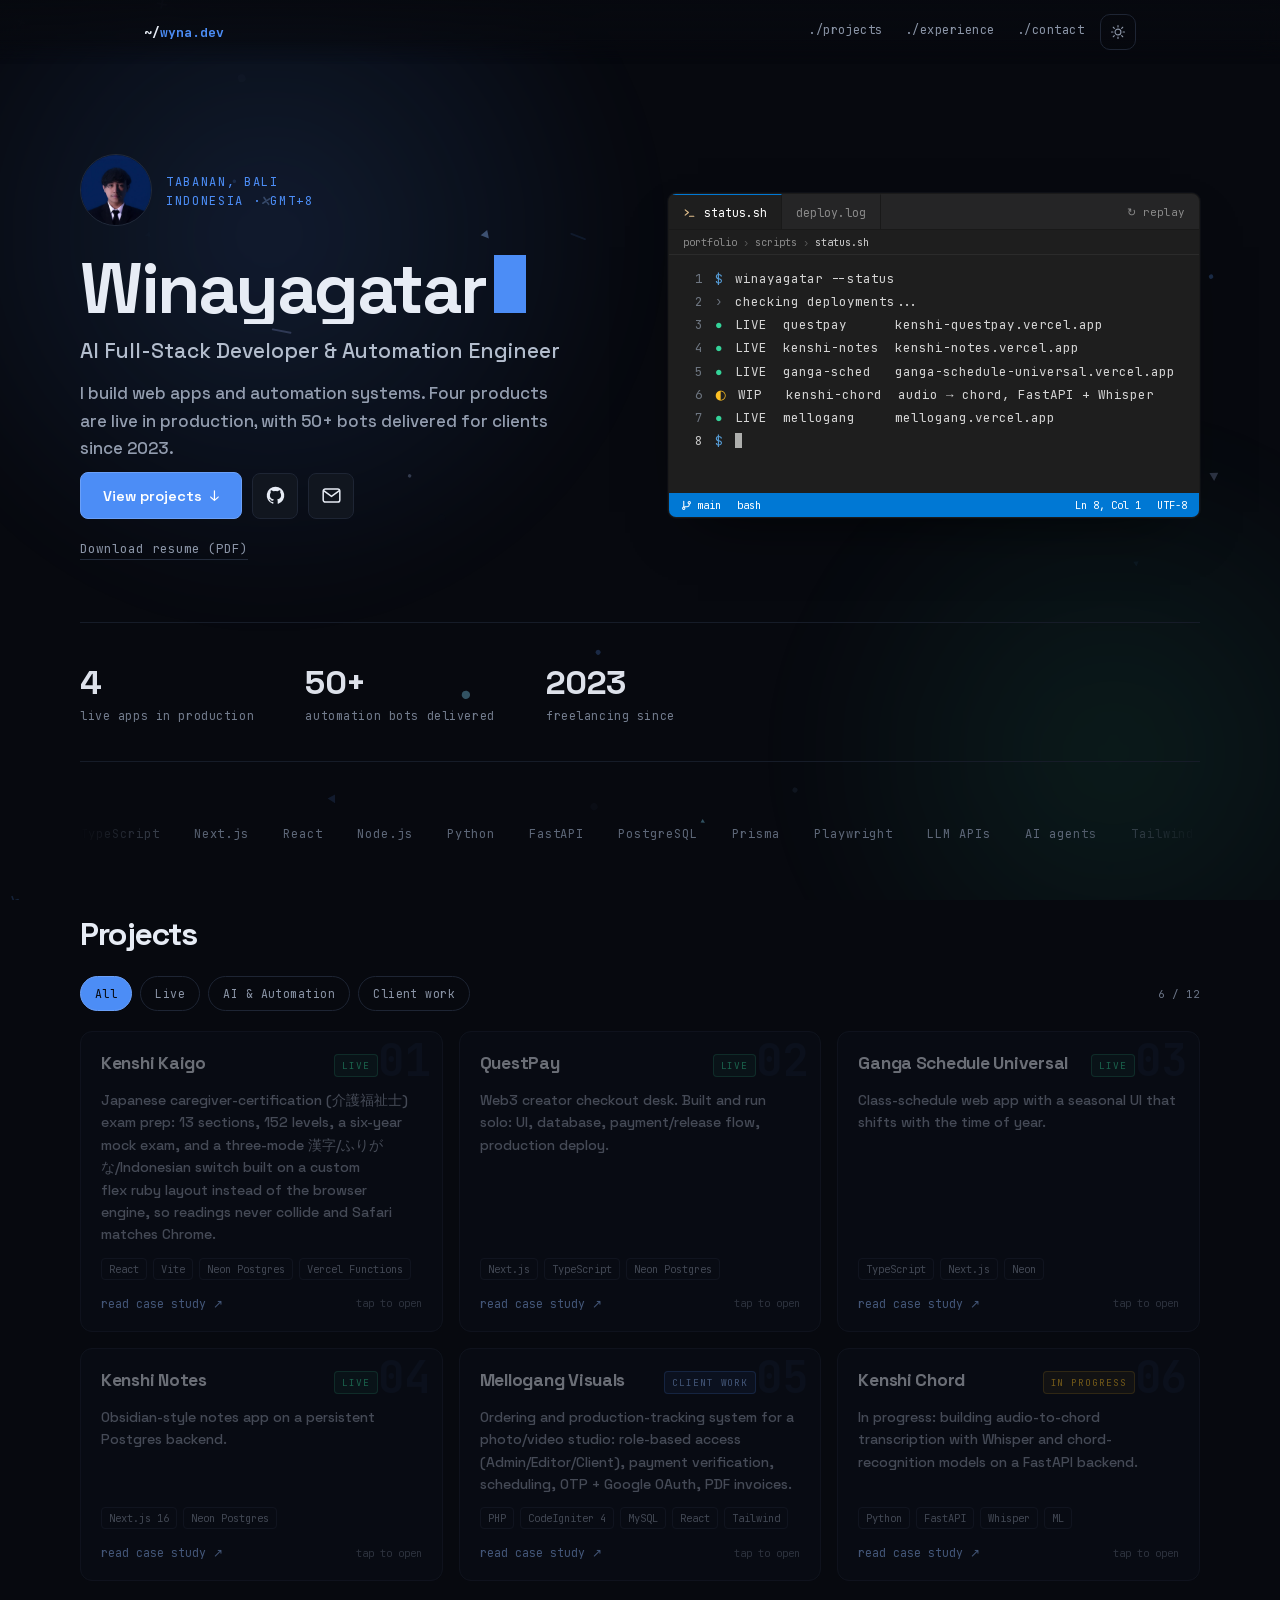
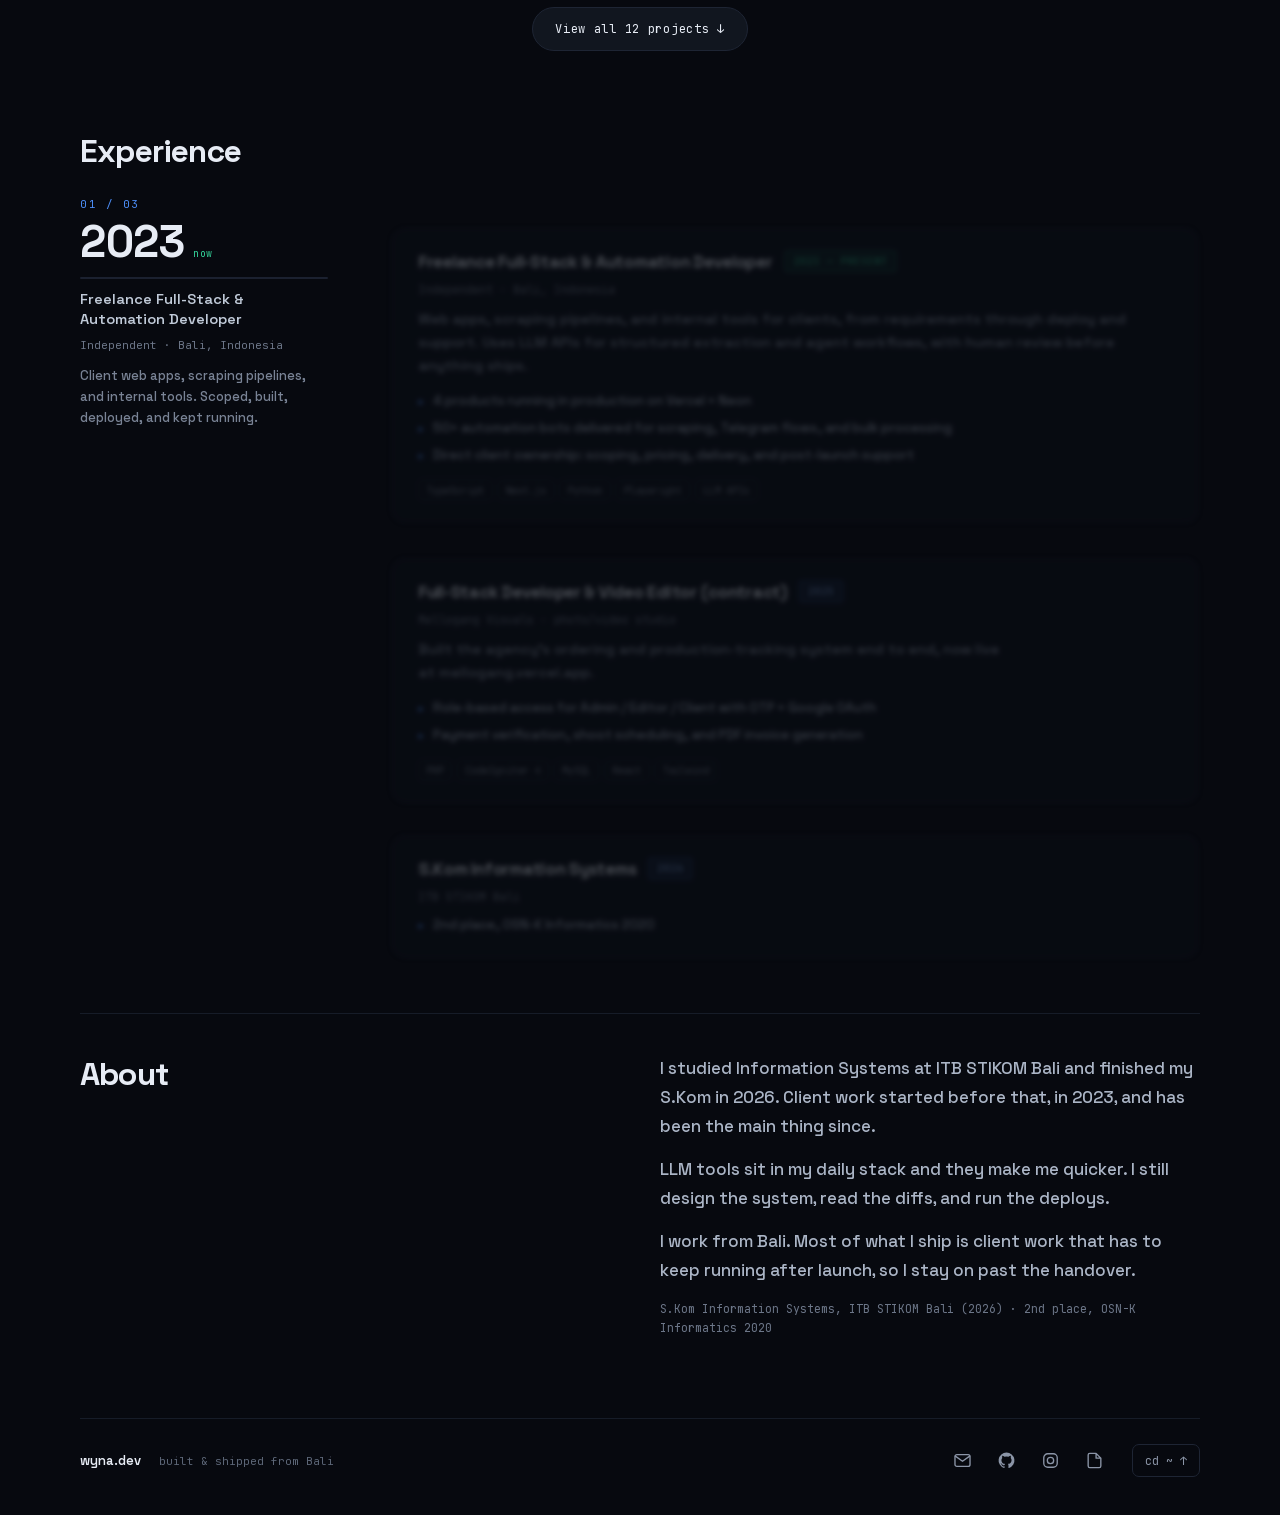
==== commit 956337e3: "Bring back the particle field, drop the dot grid" ====
--- a/index.html
+++ b/index.html
@@ -1 +1 @@
-<!DOCTYPE html><html lang="en" class="__variable_6b9622 __variable_898c26"><head><meta charSet="utf-8"/><meta name="viewport" content="width=device-width, initial-scale=1"/><link rel="stylesheet" href="/_next/static/css/1ffc03c3a1cfa352.css" data-precedence="next"/><link rel="preload" as="script" fetchPriority="low" href="/_next/static/chunks/webpack-7c64779494009f50.js"/><script src="/_next/static/chunks/fd9d1056-b343dce2f8ea52f7.js" async=""></script><script src="/_next/static/chunks/117-05638baec290ef6c.js" async=""></script><script src="/_next/static/chunks/main-app-f8c101b78b771fcd.js" async=""></script><script src="/_next/static/chunks/app/page-8e52410cf72b517e.js" async=""></script><meta name="theme-color" media="(prefers-color-scheme: dark)" content="#07090f"/><meta name="theme-color" media="(prefers-color-scheme: light)" content="#ffffff"/><title>Winayagatar — AI Full-Stack &amp; Automation Developer</title><meta name="description" content="AI full-stack developer and automation engineer from Bali. Four products live in production and 50+ automation bots delivered for clients since 2023."/><meta name="application-name" content="Winayagatar — Portfolio"/><meta name="author" content="I Made Winayagatar Arya Bhanu"/><meta name="keywords" content="Full-Stack Developer,Automation Engineer,AI Developer,Next.js,TypeScript,Python,Bali,Indonesia,Remote"/><meta name="robots" content="index, follow"/><link rel="canonical" href="https://wyna.dev/"/><meta property="og:title" content="Winayagatar — AI Full-Stack &amp; Automation Developer"/><meta property="og:description" content="AI full-stack developer and automation engineer from Bali. Four products live in production and 50+ automation bots delivered for clients since 2023."/><meta property="og:url" content="https://wyna.dev/"/><meta property="og:site_name" content="Winayagatar"/><meta property="og:image" content="https://wyna.dev/og.png"/><meta property="og:image:width" content="1200"/><meta property="og:image:height" content="630"/><meta property="og:image:alt" content="Winayagatar — AI Full-Stack &amp; Automation Developer"/><meta property="og:type" content="website"/><meta name="twitter:card" content="summary_large_image"/><meta name="twitter:title" content="Winayagatar — AI Full-Stack &amp; Automation Developer"/><meta name="twitter:description" content="AI full-stack developer and automation engineer from Bali. Four products live in production and 50+ automation bots delivered for clients since 2023."/><meta name="twitter:image" content="https://wyna.dev/og.png"/><link rel="icon" href="/icon.svg?43dca28d3ea361ec" type="image/svg+xml" sizes="any"/><script>try{var t=localStorage.getItem("wyna-theme");if(t==="light"||t==="dark")document.documentElement.dataset.theme=t}catch(e){}</script><script src="/_next/static/chunks/polyfills-42372ed130431b0a.js" noModule=""></script></head><body><div class="progress" aria-hidden="true"></div><a href="#projects" class="skip">Skip to projects</a><div class="page"><div class="glow" aria-hidden="true"><div class="glow__a"></div><div class="glow__b"></div></div><canvas class="grid-canvas" aria-hidden="true"></canvas><div class="shell"><nav class="nav" aria-label="Primary"><div class="nav__scrim" aria-hidden="true"></div><div class="nav__inner"><button type="button" class="nav__burger" aria-label="Open menu"><svg width="20" height="20" viewBox="0 0 24 24" fill="none" stroke="currentColor" stroke-width="1.9" stroke-linecap="round" aria-hidden="true"><path d="M4 7h16M4 12.5h16M4 18h10"></path></svg></button><a href="#top" class="nav__brand">~/<span>wyna.dev</span></a><div class="nav__links"><a href="#projects" class="nav__link">./<!-- -->projects</a><a href="#experience" class="nav__link">./<!-- -->experience</a><a href="#contact" class="nav__link">./<!-- -->contact</a></div><button type="button" class="nav__theme" aria-label="Switch to light mode" title="Switch to light mode"><svg width="16" height="16" viewBox="0 0 24 24" fill="none" stroke="currentColor" stroke-width="1.7" stroke-linecap="round" stroke-linejoin="round" aria-hidden="true"><path d="M12 7.6a4.4 4.4 0 1 0 0 8.8 4.4 4.4 0 0 0 0-8.8zM12 2.2v2.2M12 19.6v2.2M4.9 4.9l1.6 1.6M17.5 17.5l1.6 1.6M2.2 12h2.2M19.6 12h2.2M4.9 19.1l1.6-1.6M17.5 6.5l1.6-1.6"></path></svg></button></div></nav><section id="top" class="hero"><div><div class="hero__id"><picture><source srcSet="/arya.webp" type="image/webp"/><img src="/arya.jpg" alt="Portrait of Winayagatar in a dark suit." width="72" height="72" class="hero__avatar"/></picture><p class="hero__loc">Tabanan, Bali<br/>Indonesia · GMT+8</p></div><h1 class="hero__name">Winayagatar<span class="hero__caret" aria-hidden="true"></span></h1><p class="hero__role">AI Full-Stack Developer &amp; Automation Engineer</p><p class="hero__lede">I build web apps and automation systems. Four products are live in production, with 50+ bots delivered for clients since 2023.</p><div class="hero__cta"><a href="#projects" class="btn">View projects<!-- --> <span class="btn__arrow" aria-hidden="true">↓</span></a><a href="https://github.com/ryuken25" target="_blank" rel="noopener noreferrer" aria-label="GitHub" title="github.com/ryuken25" class="icon-btn"><svg width="21" height="21" viewBox="0 0 24 24" fill="currentColor" aria-hidden="true"><path d="M12 2a10 10 0 0 0-3.16 19.49c.5.09.68-.22.68-.48v-1.7c-2.78.6-3.37-1.34-3.37-1.34-.45-1.16-1.11-1.47-1.11-1.47-.91-.62.07-.61.07-.61 1 .07 1.53 1.03 1.53 1.03.89 1.53 2.34 1.09 2.91.83.09-.65.35-1.09.63-1.34-2.22-.25-4.56-1.11-4.56-4.95 0-1.09.39-1.98 1.03-2.68-.1-.25-.45-1.27.1-2.65 0 0 .84-.27 2.75 1.02a9.6 9.6 0 0 1 5 0c1.91-1.29 2.75-1.02 2.75-1.02.55 1.38.2 2.4.1 2.65.64.7 1.03 1.59 1.03 2.68 0 3.85-2.34 4.7-4.57 4.94.36.31.68.92.68 1.86v2.75c0 .27.18.58.69.48A10 10 0 0 0 12 2z"></path></svg></a><a href="mailto:atar@wyna.dev" aria-label="Email" title="atar@wyna.dev" class="icon-btn"><svg width="21" height="21" viewBox="0 0 24 24" fill="none" stroke="currentColor" stroke-width="1.7" stroke-linecap="round" stroke-linejoin="round" aria-hidden="true"><rect x="2.5" y="4.5" width="19" height="15" rx="2.5"></rect><path d="M3 6.5l9 6.5 9-6.5"></path></svg></a></div><p class="hero__resume-row"><a href="https://wyna.dev/resume.pdf" target="_blank" rel="noopener noreferrer" class="hero__resume">Download resume (PDF)</a></p></div><div class="term"><div class="term__tabs"><button type="button" class="term__tab" data-on="1"><svg width="13" height="13" viewBox="0 0 24 24" fill="none" stroke="var(--ticon)" stroke-width="2" stroke-linecap="round" stroke-linejoin="round" aria-hidden="true"><path d="M4 17l6-5-6-5"></path><path d="M12 19h8"></path></svg>status.sh</button><button type="button" class="term__tab">deploy.log</button><button type="button" class="term__replay" title="Replay">↻ replay</button></div><div class="term__crumbs"><span>portfolio</span><i>›</i><span>scripts</span><i>›</i><b>status.sh</b></div><div class="term__body"><div class="term__line"><span class="term__no">1</span><span class="term__mark" data-tone="blue">$</span><span class="term__text">winayagatar --status</span></div><div class="term__line"><span class="term__no">2</span><span class="term__mark" data-tone="num">›</span><span class="term__text">checking deployments...</span></div><div class="term__line"><span class="term__no">3</span><span class="term__mark" data-tone="ok">●</span><span class="term__text">LIVE  questpay      kenshi-questpay.vercel.app</span></div><div class="term__line"><span class="term__no">4</span><span class="term__mark" data-tone="ok">●</span><span class="term__text">LIVE  kenshi-notes  kenshi-notes.vercel.app</span></div><div class="term__line"><span class="term__no">5</span><span class="term__mark" data-tone="ok">●</span><span class="term__text">LIVE  ganga-sched   ganga-schedule-universal.vercel.app</span></div><div class="term__line"><span class="term__no">6</span><span class="term__mark" data-tone="warn">◐</span><span class="term__text">WIP   kenshi-chord  audio → chord, FastAPI + Whisper</span></div><div class="term__line"><span class="term__no">7</span><span class="term__mark" data-tone="ok">●</span><span class="term__text">LIVE  mellogang     mellogang.vercel.app</span></div><div class="term__line"><span class="term__no">8</span><span class="term__mark" data-tone="num">›</span><span class="term__text">4 live · 50+ bots delivered · since 2023</span></div><div class="term__line"><span class="term__no">9</span><span class="term__mark" data-tone="accent">✓</span><span class="term__text">status ok</span></div><div class="term__prompt"><span class="term__no">10</span><span class="term__sigil">$</span><span class="term__caret"></span></div></div><div class="term__status"><span class="term__branch"><svg width="11" height="11" viewBox="0 0 24 24" fill="none" stroke="currentColor" stroke-width="2.2" stroke-linecap="round" aria-hidden="true"><path d="M6 3v12"></path><circle cx="6" cy="18" r="2.5"></circle><circle cx="18" cy="6" r="2.5"></circle><path d="M18 8.5v2a4 4 0 0 1-4 4H8"></path></svg>main</span><span>bash</span><span class="term__pos">Ln <!-- -->10<!-- -->, Col 1</span><span>UTF-8</span></div></div></section><section class="stats" aria-label="Track record"><div class="stat" data-scrub="1"><p class="stat__n" data-count="4">4</p><p class="stat__l">live apps in production</p></div><div class="stat" data-scrub="1"><p class="stat__n" data-count="50" data-suffix="+">50+</p><p class="stat__l">automation bots delivered</p></div><div class="stat" data-scrub="1"><p class="stat__n" data-count="2023" data-from="1990">2023</p><p class="stat__l">freelancing since</p></div></section><div class="ticker" aria-hidden="true"><div class="ticker__row"><span>TypeScript</span><span>Next.js</span><span>React</span><span>Node.js</span><span>Python</span><span>FastAPI</span><span>PostgreSQL</span><span>Prisma</span><span>Playwright</span><span>LLM APIs</span><span>AI agents</span><span>Tailwind</span><span>PHP</span><span>MySQL</span><span>Vercel</span><span>TypeScript</span><span>Next.js</span><span>React</span><span>Node.js</span><span>Python</span><span>FastAPI</span><span>PostgreSQL</span><span>Prisma</span><span>Playwright</span><span>LLM APIs</span><span>AI agents</span><span>Tailwind</span><span>PHP</span><span>MySQL</span><span>Vercel</span></div></div><section id="projects" class="sec"><div data-anim="wipe" data-i="0"><h2 class="sec__h sec__h--projects">Projects</h2></div><div class="filters"><button type="button" class="filter" data-on="1">All</button><button type="button" class="filter">Live</button><button type="button" class="filter">AI &amp; Automation</button><button type="button" class="filter">Client work</button><span class="filters__count">6<!-- --> / <!-- -->12</span></div><div class="cards"><article class="card" role="button" tabindex="0" data-scrub="1" aria-label="Open case study for Kenshi Kaigo"><span class="card__idx" aria-hidden="true">01</span><div class="card__top"><h3 class="card__name">Kenshi Kaigo</h3><span class="badge" data-badge="LIVE">LIVE</span></div><p class="card__desc">Japanese caregiver-certification (介護福祉士) exam prep: 13 sections, 152 levels, a six-year mock exam, and a three-mode 漢字/ふりがな/Indonesian switch built on a custom flex ruby layout instead of the browser engine, so readings never collide and Safari matches Chrome.</p><div class="tags tags--card"><span class="tag">React</span><span class="tag">Vite</span><span class="tag">Neon Postgres</span><span class="tag">Vercel Functions</span></div><div class="card__foot"><span class="card__cta">read case study <span aria-hidden="true">↗</span></span><span class="card__hint">tap to open</span></div></article><article class="card" role="button" tabindex="0" data-scrub="1" aria-label="Open case study for QuestPay"><span class="card__idx" aria-hidden="true">02</span><div class="card__top"><h3 class="card__name">QuestPay</h3><span class="badge" data-badge="LIVE">LIVE</span></div><p class="card__desc">Web3 creator checkout desk. Built and run solo: UI, database, payment/release flow, production deploy.</p><div class="tags tags--card"><span class="tag">Next.js</span><span class="tag">TypeScript</span><span class="tag">Neon Postgres</span></div><div class="card__foot"><span class="card__cta">read case study <span aria-hidden="true">↗</span></span><span class="card__hint">tap to open</span></div></article><article class="card" role="button" tabindex="0" data-scrub="1" aria-label="Open case study for Ganga Schedule Universal"><span class="card__idx" aria-hidden="true">03</span><div class="card__top"><h3 class="card__name">Ganga Schedule Universal</h3><span class="badge" data-badge="LIVE">LIVE</span></div><p class="card__desc">Class-schedule web app with a seasonal UI that shifts with the time of year.</p><div class="tags tags--card"><span class="tag">TypeScript</span><span class="tag">Next.js</span><span class="tag">Neon</span></div><div class="card__foot"><span class="card__cta">read case study <span aria-hidden="true">↗</span></span><span class="card__hint">tap to open</span></div></article><article class="card" role="button" tabindex="0" data-scrub="1" aria-label="Open case study for Kenshi Notes"><span class="card__idx" aria-hidden="true">04</span><div class="card__top"><h3 class="card__name">Kenshi Notes</h3><span class="badge" data-badge="LIVE">LIVE</span></div><p class="card__desc">Obsidian-style notes app on a persistent Postgres backend.</p><div class="tags tags--card"><span class="tag">Next.js 16</span><span class="tag">Neon Postgres</span></div><div class="card__foot"><span class="card__cta">read case study <span aria-hidden="true">↗</span></span><span class="card__hint">tap to open</span></div></article><article class="card" role="button" tabindex="0" data-scrub="1" aria-label="Open case study for Mellogang Visuals"><span class="card__idx" aria-hidden="true">05</span><div class="card__top"><h3 class="card__name">Mellogang Visuals</h3><span class="badge" data-badge="CLIENT WORK">CLIENT WORK</span></div><p class="card__desc">Ordering and production-tracking system for a photo/video studio: role-based access (Admin/Editor/Client), payment verification, scheduling, OTP + Google OAuth, PDF invoices.</p><div class="tags tags--card"><span class="tag">PHP</span><span class="tag">CodeIgniter 4</span><span class="tag">MySQL</span><span class="tag">React</span><span class="tag">Tailwind</span></div><div class="card__foot"><span class="card__cta">read case study <span aria-hidden="true">↗</span></span><span class="card__hint">tap to open</span></div></article><article class="card" role="button" tabindex="0" data-scrub="1" aria-label="Open case study for Kenshi Chord"><span class="card__idx" aria-hidden="true">06</span><div class="card__top"><h3 class="card__name">Kenshi Chord</h3><span class="badge" data-badge="IN PROGRESS">IN PROGRESS</span></div><p class="card__desc">In progress: building audio-to-chord transcription with Whisper and chord-recognition models on a FastAPI backend.</p><div class="tags tags--card"><span class="tag">Python</span><span class="tag">FastAPI</span><span class="tag">Whisper</span><span class="tag">ML</span></div><div class="card__foot"><span class="card__cta">read case study <span aria-hidden="true">↗</span></span><span class="card__hint">tap to open</span></div></article></div><div class="more"><button type="button" class="more__btn">View all 12 projects ↓</button></div></section><section id="experience" class="sec"><div data-anim="wipe" data-i="0"><h2 class="sec__h sec__h--xp">Experience</h2></div><div class="xp"><aside class="xp__aside"><p class="xp__count">01 / 03</p><div class="xp__yearrow"><span class="xp__year"><span class="xp__digit" data-digit="0">2</span><span class="xp__digit" data-digit="1">0</span><span class="xp__digit" data-digit="2">2</span><span class="xp__digit" data-digit="3">3</span></span><span class="xp__now">now</span></div><div class="xp__rail" aria-hidden="true"><div class="xp__fill"></div></div><p class="xp__role">Freelance Full-Stack &amp; Automation Developer</p><p class="xp__place">Independent · Bali, Indonesia</p><p class="xp__summary">Client web apps, scraping pipelines, and internal tools. Scoped, built, deployed, and kept running.</p></aside><div class="xp__list" data-xp-wrap="1"><article class="xp__card" data-xp="1"><span class="xp__bar" data-xp-bar="1" aria-hidden="true"></span><div class="xp__head"><h3 class="xp__title">Freelance Full-Stack &amp; Automation Developer</h3><span class="xp__period" data-tone="live">2023 — PRESENT</span></div><p class="xp__meta">Independent · Bali, Indonesia</p><p class="xp__desc">Web apps, scraping pipelines, and internal tools for clients, from requirements through deploy and support. Uses LLM APIs for structured extraction and agent workflows, with human review before anything ships.</p><div class="xp__bullets xp__bullets--spaced"><div class="xp__bullet"><i aria-hidden="true">▸</i><span>4 products running in production on Vercel + Neon</span></div><div class="xp__bullet"><i aria-hidden="true">▸</i><span>50+ automation bots delivered for scraping, Telegram flows, and bulk processing</span></div><div class="xp__bullet"><i aria-hidden="true">▸</i><span>Direct client ownership: scoping, pricing, delivery, and post-launch support</span></div></div><div class="tags"><span class="tag">TypeScript</span><span class="tag">Next.js</span><span class="tag">Python</span><span class="tag">Playwright</span><span class="tag">LLM APIs</span></div></article><article class="xp__card" data-xp="1"><span class="xp__bar" data-xp-bar="1" aria-hidden="true"></span><div class="xp__head"><h3 class="xp__title">Full-Stack Developer &amp; Video Editor (contract)</h3><span class="xp__period" data-tone="accent">2025</span></div><p class="xp__meta">Mellogang Visuals · photo/video studio</p><p class="xp__desc">Built the agency&#x27;s ordering and production-tracking system end to end, now live at mellogang.vercel.app.</p><div class="xp__bullets xp__bullets--spaced"><div class="xp__bullet"><i aria-hidden="true">▸</i><span>Role-based access for Admin / Editor / Client with OTP + Google OAuth</span></div><div class="xp__bullet"><i aria-hidden="true">▸</i><span>Payment verification, shoot scheduling, and PDF invoice generation</span></div></div><div class="tags"><span class="tag">PHP</span><span class="tag">CodeIgniter 4</span><span class="tag">MySQL</span><span class="tag">React</span><span class="tag">Tailwind</span></div></article><article class="xp__card" data-xp="1"><span class="xp__bar" data-xp-bar="1" aria-hidden="true"></span><div class="xp__head"><h3 class="xp__title">S.Kom Information Systems</h3><span class="xp__period" data-tone="accent">2026</span></div><p class="xp__meta">ITB STIKOM Bali</p><div class="xp__bullets"><div class="xp__bullet"><i aria-hidden="true">▸</i><span>2nd place, OSN-K Informatics 2020</span></div></div></article></div></div></section><section class="about"><div data-anim="wipe" data-i="0"><h2 class="sec__h">About</h2></div><div data-anim="blur" data-i="1"><p class="about__body">I studied Information Systems at ITB STIKOM Bali and finished my S.Kom in 2026. Client work started before that, in 2023, and has been the main thing since.</p><p class="about__body">LLM tools sit in my daily stack and they make me quicker. I still design the system, read the diffs, and run the deploys.</p><p class="about__body">I work from Bali. Most of what I ship is client work that has to keep running after launch, so I stay on past the handover.</p><p class="about__creds">S.Kom Information Systems, ITB STIKOM Bali (2026) · 2nd place, OSN-K Informatics 2020</p></div></section><footer id="contact" class="foot"><a href="#top" class="foot__brand">wyna.dev</a><span class="foot__note">built &amp; shipped from Bali</span><div class="foot__social"><a href="mailto:atar@wyna.dev" aria-label="Email" title="atar@wyna.dev" class="foot__icon"><svg width="19" height="19" viewBox="0 0 24 24" fill="none" stroke="currentColor" stroke-width="1.7" stroke-linecap="round" stroke-linejoin="round" aria-hidden="true"><rect x="2.5" y="4.5" width="19" height="15" rx="2.5"></rect><path d="M3 6.5l9 6.5 9-6.5"></path></svg></a><a href="https://github.com/ryuken25" target="_blank" rel="noopener noreferrer" aria-label="GitHub" title="GitHub" class="foot__icon"><svg width="19" height="19" viewBox="0 0 24 24" fill="currentColor" stroke="none" stroke-width="1.7" stroke-linecap="round" stroke-linejoin="round" aria-hidden="true"><path d="M12 2a10 10 0 0 0-3.16 19.49c.5.09.68-.22.68-.48v-1.7c-2.78.6-3.37-1.34-3.37-1.34-.45-1.16-1.11-1.47-1.11-1.47-.91-.62.07-.61.07-.61 1 .07 1.53 1.03 1.53 1.03.89 1.53 2.34 1.09 2.91.83.09-.65.35-1.09.63-1.34-2.22-.25-4.56-1.11-4.56-4.95 0-1.09.39-1.98 1.03-2.68-.1-.25-.45-1.27.1-2.65 0 0 .84-.27 2.75 1.02a9.6 9.6 0 0 1 5 0c1.91-1.29 2.75-1.02 2.75-1.02.55 1.38.2 2.4.1 2.65.64.7 1.03 1.59 1.03 2.68 0 3.85-2.34 4.7-4.57 4.94.36.31.68.92.68 1.86v2.75c0 .27.18.58.69.48A10 10 0 0 0 12 2z"></path></svg></a><a href="https://instagram.com/__winatar" target="_blank" rel="noopener noreferrer" aria-label="Instagram" title="Instagram" class="foot__icon"><svg width="19" height="19" viewBox="0 0 24 24" fill="none" stroke="currentColor" stroke-width="1.7" stroke-linecap="round" stroke-linejoin="round" aria-hidden="true"><path d="M8.5 3.5h7a5 5 0 0 1 5 5v7a5 5 0 0 1-5 5h-7a5 5 0 0 1-5-5v-7a5 5 0 0 1 5-5zM12 8a4 4 0 1 0 0 8 4 4 0 0 0 0-8z"></path></svg></a><a href="https://wyna.dev/resume.pdf" target="_blank" rel="noopener noreferrer" aria-label="Resume PDF" title="Resume PDF" class="foot__icon"><svg width="19" height="19" viewBox="0 0 24 24" fill="none" stroke="currentColor" stroke-width="1.7" stroke-linecap="round" stroke-linejoin="round" aria-hidden="true"><path d="M14 3H6a2 2 0 0 0-2 2v14a2 2 0 0 0 2 2h12a2 2 0 0 0 2-2V9zM14 3v6h6"></path></svg></a></div><a href="#top" class="foot__top">cd ~ ↑</a></footer></div></div><script src="/_next/static/chunks/webpack-7c64779494009f50.js" async=""></script><script>(self.__next_f=self.__next_f||[]).push([0]);self.__next_f.push([2,null])</script><script>self.__next_f.push([1,"1:HL[\"/_next/static/css/1ffc03c3a1cfa352.css\",\"style\"]\n"])</script><script>self.__next_f.push([1,"2:I[2846,[],\"\"]\n4:I[4869,[\"931\",\"static/chunks/app/page-8e52410cf72b517e.js\"],\"default\"]\n5:I[4707,[],\"\"]\n6:I[6423,[],\"\"]\n8:I[1060,[],\"\"]\n9:[]\n"])</script><script>self.__next_f.push([1,"0:[\"$\",\"$L2\",null,{\"buildId\":\"Wg2aIPt1Qm7DFKPqyIxA1\",\"assetPrefix\":\"\",\"urlParts\":[\"\",\"\"],\"initialTree\":[\"\",{\"children\":[\"__PAGE__\",{}]},\"$undefined\",\"$undefined\",true],\"initialSeedData\":[\"\",{\"children\":[\"__PAGE__\",{},[[\"$L3\",[\"$\",\"$L4\",null,{}],null],null],null]},[[[[\"$\",\"link\",\"0\",{\"rel\":\"stylesheet\",\"href\":\"/_next/static/css/1ffc03c3a1cfa352.css\",\"precedence\":\"next\",\"crossOrigin\":\"$undefined\"}]],[\"$\",\"html\",null,{\"lang\":\"en\",\"className\":\"__variable_6b9622 __variable_898c26\",\"children\":[[\"$\",\"head\",null,{\"children\":[\"$\",\"script\",null,{\"dangerouslySetInnerHTML\":{\"__html\":\"try{var t=localStorage.getItem(\\\"wyna-theme\\\");if(t===\\\"light\\\"||t===\\\"dark\\\")document.documentElement.dataset.theme=t}catch(e){}\"}}]}],[\"$\",\"body\",null,{\"children\":[\"$\",\"$L5\",null,{\"parallelRouterKey\":\"children\",\"segmentPath\":[\"children\"],\"error\":\"$undefined\",\"errorStyles\":\"$undefined\",\"errorScripts\":\"$undefined\",\"template\":[\"$\",\"$L6\",null,{}],\"templateStyles\":\"$undefined\",\"templateScripts\":\"$undefined\",\"notFound\":[[\"$\",\"title\",null,{\"children\":\"404: This page could not be found.\"}],[\"$\",\"div\",null,{\"style\":{\"fontFamily\":\"system-ui,\\\"Segoe UI\\\",Roboto,Helvetica,Arial,sans-serif,\\\"Apple Color Emoji\\\",\\\"Segoe UI Emoji\\\"\",\"height\":\"100vh\",\"textAlign\":\"center\",\"display\":\"flex\",\"flexDirection\":\"column\",\"alignItems\":\"center\",\"justifyContent\":\"center\"},\"children\":[\"$\",\"div\",null,{\"children\":[[\"$\",\"style\",null,{\"dangerouslySetInnerHTML\":{\"__html\":\"body{color:#000;background:#fff;margin:0}.next-error-h1{border-right:1px solid rgba(0,0,0,.3)}@media (prefers-color-scheme:dark){body{color:#fff;background:#000}.next-error-h1{border-right:1px solid rgba(255,255,255,.3)}}\"}}],[\"$\",\"h1\",null,{\"className\":\"next-error-h1\",\"style\":{\"display\":\"inline-block\",\"margin\":\"0 20px 0 0\",\"padding\":\"0 23px 0 0\",\"fontSize\":24,\"fontWeight\":500,\"verticalAlign\":\"top\",\"lineHeight\":\"49px\"},\"children\":\"404\"}],[\"$\",\"div\",null,{\"style\":{\"display\":\"inline-block\"},\"children\":[\"$\",\"h2\",null,{\"style\":{\"fontSize\":14,\"fontWeight\":400,\"lineHeight\":\"49px\",\"margin\":0},\"children\":\"This page could not be found.\"}]}]]}]}]],\"notFoundStyles\":[]}]}]]}]],null],null],\"couldBeIntercepted\":false,\"initialHead\":[null,\"$L7\"],\"globalErrorComponent\":\"$8\",\"missingSlots\":\"$W9\"}]\n"])</script><script>self.__next_f.push([1,"7:[[\"$\",\"meta\",\"0\",{\"name\":\"viewport\",\"content\":\"width=device-width, initial-scale=1\"}],[\"$\",\"meta\",\"1\",{\"name\":\"theme-color\",\"media\":\"(prefers-color-scheme: dark)\",\"content\":\"#07090f\"}],[\"$\",\"meta\",\"2\",{\"name\":\"theme-color\",\"media\":\"(prefers-color-scheme: light)\",\"content\":\"#ffffff\"}],[\"$\",\"meta\",\"3\",{\"charSet\":\"utf-8\"}],[\"$\",\"title\",\"4\",{\"children\":\"Winayagatar — AI Full-Stack \u0026 Automation Developer\"}],[\"$\",\"meta\",\"5\",{\"name\":\"description\",\"content\":\"AI full-stack developer and automation engineer from Bali. Four products live in production and 50+ automation bots delivered for clients since 2023.\"}],[\"$\",\"meta\",\"6\",{\"name\":\"application-name\",\"content\":\"Winayagatar — Portfolio\"}],[\"$\",\"meta\",\"7\",{\"name\":\"author\",\"content\":\"I Made Winayagatar Arya Bhanu\"}],[\"$\",\"meta\",\"8\",{\"name\":\"keywords\",\"content\":\"Full-Stack Developer,Automation Engineer,AI Developer,Next.js,TypeScript,Python,Bali,Indonesia,Remote\"}],[\"$\",\"meta\",\"9\",{\"name\":\"robots\",\"content\":\"index, follow\"}],[\"$\",\"link\",\"10\",{\"rel\":\"canonical\",\"href\":\"https://wyna.dev/\"}],[\"$\",\"meta\",\"11\",{\"property\":\"og:title\",\"content\":\"Winayagatar — AI Full-Stack \u0026 Automation Developer\"}],[\"$\",\"meta\",\"12\",{\"property\":\"og:description\",\"content\":\"AI full-stack developer and automation engineer from Bali. Four products live in production and 50+ automation bots delivered for clients since 2023.\"}],[\"$\",\"meta\",\"13\",{\"property\":\"og:url\",\"content\":\"https://wyna.dev/\"}],[\"$\",\"meta\",\"14\",{\"property\":\"og:site_name\",\"content\":\"Winayagatar\"}],[\"$\",\"meta\",\"15\",{\"property\":\"og:image\",\"content\":\"https://wyna.dev/og.png\"}],[\"$\",\"meta\",\"16\",{\"property\":\"og:image:width\",\"content\":\"1200\"}],[\"$\",\"meta\",\"17\",{\"property\":\"og:image:height\",\"content\":\"630\"}],[\"$\",\"meta\",\"18\",{\"property\":\"og:image:alt\",\"content\":\"Winayagatar — AI Full-Stack \u0026 Automation Developer\"}],[\"$\",\"meta\",\"19\",{\"property\":\"og:type\",\"content\":\"website\"}],[\"$\",\"meta\",\"20\",{\"name\":\"twitter:card\",\"content\":\"summary_large_image\"}],[\"$\",\"meta\",\"21\",{\"name\":\"twitter:title\",\"content\":\"Winayagatar — AI Full-Stack \u0026 Automation Developer\"}],[\"$\",\"meta\",\"22\",{\"name\":\"twitter:description\",\"content\":\"AI full-stack developer and automation engineer from Bali. Four products live in production and 50+ automation bots delivered for clients since 2023.\"}],[\"$\",\"meta\",\"23\",{\"name\":\"twitter:image\",\"content\":\"https://wyna.dev/og.png\"}],[\"$\",\"link\",\"24\",{\"rel\":\"icon\",\"href\":\"/icon.svg?43dca28d3ea361ec\",\"type\":\"image/svg+xml\",\"sizes\":\"any\"}]]\n"])</script><script>self.__next_f.push([1,"3:null\n"])</script></body></html>+<!DOCTYPE html><html lang="en" class="__variable_6b9622 __variable_898c26"><head><meta charSet="utf-8"/><meta name="viewport" content="width=device-width, initial-scale=1"/><link rel="stylesheet" href="/_next/static/css/24e16591da7ed4ba.css" data-precedence="next"/><link rel="preload" as="script" fetchPriority="low" href="/_next/static/chunks/webpack-7c64779494009f50.js"/><script src="/_next/static/chunks/fd9d1056-b343dce2f8ea52f7.js" async=""></script><script src="/_next/static/chunks/117-05638baec290ef6c.js" async=""></script><script src="/_next/static/chunks/main-app-f8c101b78b771fcd.js" async=""></script><script src="/_next/static/chunks/app/page-8a0f12b1de9f2262.js" async=""></script><meta name="theme-color" media="(prefers-color-scheme: dark)" content="#07090f"/><meta name="theme-color" media="(prefers-color-scheme: light)" content="#ffffff"/><title>Winayagatar — AI Full-Stack &amp; Automation Developer</title><meta name="description" content="AI full-stack developer and automation engineer from Bali. Four products live in production and 50+ automation bots delivered for clients since 2023."/><meta name="application-name" content="Winayagatar — Portfolio"/><meta name="author" content="I Made Winayagatar Arya Bhanu"/><meta name="keywords" content="Full-Stack Developer,Automation Engineer,AI Developer,Next.js,TypeScript,Python,Bali,Indonesia,Remote"/><meta name="robots" content="index, follow"/><link rel="canonical" href="https://wyna.dev/"/><meta property="og:title" content="Winayagatar — AI Full-Stack &amp; Automation Developer"/><meta property="og:description" content="AI full-stack developer and automation engineer from Bali. Four products live in production and 50+ automation bots delivered for clients since 2023."/><meta property="og:url" content="https://wyna.dev/"/><meta property="og:site_name" content="Winayagatar"/><meta property="og:image" content="https://wyna.dev/og.png"/><meta property="og:image:width" content="1200"/><meta property="og:image:height" content="630"/><meta property="og:image:alt" content="Winayagatar — AI Full-Stack &amp; Automation Developer"/><meta property="og:type" content="website"/><meta name="twitter:card" content="summary_large_image"/><meta name="twitter:title" content="Winayagatar — AI Full-Stack &amp; Automation Developer"/><meta name="twitter:description" content="AI full-stack developer and automation engineer from Bali. Four products live in production and 50+ automation bots delivered for clients since 2023."/><meta name="twitter:image" content="https://wyna.dev/og.png"/><link rel="icon" href="/icon.svg?43dca28d3ea361ec" type="image/svg+xml" sizes="any"/><script>try{var t=localStorage.getItem("wyna-theme");if(t==="light"||t==="dark")document.documentElement.dataset.theme=t}catch(e){}</script><script src="/_next/static/chunks/polyfills-42372ed130431b0a.js" noModule=""></script></head><body><div class="progress" aria-hidden="true"></div><a href="#projects" class="skip">Skip to projects</a><div class="page"><div class="glow" aria-hidden="true"><div class="glow__a"></div><div class="glow__b"></div></div><canvas class="fx-canvas" aria-hidden="true"></canvas><div class="shell"><nav class="nav" aria-label="Primary"><div class="nav__scrim" aria-hidden="true"></div><div class="nav__inner"><button type="button" class="nav__burger" aria-label="Open menu"><svg width="20" height="20" viewBox="0 0 24 24" fill="none" stroke="currentColor" stroke-width="1.9" stroke-linecap="round" aria-hidden="true"><path d="M4 7h16M4 12.5h16M4 18h10"></path></svg></button><a href="#top" class="nav__brand">~/<span>wyna.dev</span></a><div class="nav__links"><a href="#projects" class="nav__link">./<!-- -->projects</a><a href="#experience" class="nav__link">./<!-- -->experience</a><a href="#contact" class="nav__link">./<!-- -->contact</a></div><button type="button" class="nav__theme" aria-label="Switch to light mode" title="Switch to light mode"><svg width="16" height="16" viewBox="0 0 24 24" fill="none" stroke="currentColor" stroke-width="1.7" stroke-linecap="round" stroke-linejoin="round" aria-hidden="true"><path d="M12 7.6a4.4 4.4 0 1 0 0 8.8 4.4 4.4 0 0 0 0-8.8zM12 2.2v2.2M12 19.6v2.2M4.9 4.9l1.6 1.6M17.5 17.5l1.6 1.6M2.2 12h2.2M19.6 12h2.2M4.9 19.1l1.6-1.6M17.5 6.5l1.6-1.6"></path></svg></button></div></nav><section id="top" class="hero"><div><div class="hero__id"><picture><source srcSet="/arya.webp" type="image/webp"/><img src="/arya.jpg" alt="Portrait of Winayagatar in a dark suit." width="72" height="72" class="hero__avatar"/></picture><p class="hero__loc">Tabanan, Bali<br/>Indonesia · GMT+8</p></div><h1 class="hero__name">Winayagatar<span class="hero__caret" aria-hidden="true"></span></h1><p class="hero__role">AI Full-Stack Developer &amp; Automation Engineer</p><p class="hero__lede">I build web apps and automation systems. Four products are live in production, with 50+ bots delivered for clients since 2023.</p><div class="hero__cta"><a href="#projects" class="btn">View projects<!-- --> <span class="btn__arrow" aria-hidden="true">↓</span></a><a href="https://github.com/ryuken25" target="_blank" rel="noopener noreferrer" aria-label="GitHub" title="github.com/ryuken25" class="icon-btn"><svg width="21" height="21" viewBox="0 0 24 24" fill="currentColor" aria-hidden="true"><path d="M12 2a10 10 0 0 0-3.16 19.49c.5.09.68-.22.68-.48v-1.7c-2.78.6-3.37-1.34-3.37-1.34-.45-1.16-1.11-1.47-1.11-1.47-.91-.62.07-.61.07-.61 1 .07 1.53 1.03 1.53 1.03.89 1.53 2.34 1.09 2.91.83.09-.65.35-1.09.63-1.34-2.22-.25-4.56-1.11-4.56-4.95 0-1.09.39-1.98 1.03-2.68-.1-.25-.45-1.27.1-2.65 0 0 .84-.27 2.75 1.02a9.6 9.6 0 0 1 5 0c1.91-1.29 2.75-1.02 2.75-1.02.55 1.38.2 2.4.1 2.65.64.7 1.03 1.59 1.03 2.68 0 3.85-2.34 4.7-4.57 4.94.36.31.68.92.68 1.86v2.75c0 .27.18.58.69.48A10 10 0 0 0 12 2z"></path></svg></a><a href="mailto:atar@wyna.dev" aria-label="Email" title="atar@wyna.dev" class="icon-btn"><svg width="21" height="21" viewBox="0 0 24 24" fill="none" stroke="currentColor" stroke-width="1.7" stroke-linecap="round" stroke-linejoin="round" aria-hidden="true"><rect x="2.5" y="4.5" width="19" height="15" rx="2.5"></rect><path d="M3 6.5l9 6.5 9-6.5"></path></svg></a></div><p class="hero__resume-row"><a href="https://wyna.dev/resume.pdf" target="_blank" rel="noopener noreferrer" class="hero__resume">Download resume (PDF)</a></p></div><div class="term"><div class="term__tabs"><button type="button" class="term__tab" data-on="1"><svg width="13" height="13" viewBox="0 0 24 24" fill="none" stroke="var(--ticon)" stroke-width="2" stroke-linecap="round" stroke-linejoin="round" aria-hidden="true"><path d="M4 17l6-5-6-5"></path><path d="M12 19h8"></path></svg>status.sh</button><button type="button" class="term__tab">deploy.log</button><button type="button" class="term__replay" title="Replay">↻ replay</button></div><div class="term__crumbs"><span>portfolio</span><i>›</i><span>scripts</span><i>›</i><b>status.sh</b></div><div class="term__body"><div class="term__line"><span class="term__no">1</span><span class="term__mark" data-tone="blue">$</span><span class="term__text">winayagatar --status</span></div><div class="term__line"><span class="term__no">2</span><span class="term__mark" data-tone="num">›</span><span class="term__text">checking deployments...</span></div><div class="term__line"><span class="term__no">3</span><span class="term__mark" data-tone="ok">●</span><span class="term__text">LIVE  questpay      kenshi-questpay.vercel.app</span></div><div class="term__line"><span class="term__no">4</span><span class="term__mark" data-tone="ok">●</span><span class="term__text">LIVE  kenshi-notes  kenshi-notes.vercel.app</span></div><div class="term__line"><span class="term__no">5</span><span class="term__mark" data-tone="ok">●</span><span class="term__text">LIVE  ganga-sched   ganga-schedule-universal.vercel.app</span></div><div class="term__line"><span class="term__no">6</span><span class="term__mark" data-tone="warn">◐</span><span class="term__text">WIP   kenshi-chord  audio → chord, FastAPI + Whisper</span></div><div class="term__line"><span class="term__no">7</span><span class="term__mark" data-tone="ok">●</span><span class="term__text">LIVE  mellogang     mellogang.vercel.app</span></div><div class="term__line"><span class="term__no">8</span><span class="term__mark" data-tone="num">›</span><span class="term__text">4 live · 50+ bots delivered · since 2023</span></div><div class="term__line"><span class="term__no">9</span><span class="term__mark" data-tone="accent">✓</span><span class="term__text">status ok</span></div><div class="term__prompt"><span class="term__no">10</span><span class="term__sigil">$</span><span class="term__caret"></span></div></div><div class="term__status"><span class="term__branch"><svg width="11" height="11" viewBox="0 0 24 24" fill="none" stroke="currentColor" stroke-width="2.2" stroke-linecap="round" aria-hidden="true"><path d="M6 3v12"></path><circle cx="6" cy="18" r="2.5"></circle><circle cx="18" cy="6" r="2.5"></circle><path d="M18 8.5v2a4 4 0 0 1-4 4H8"></path></svg>main</span><span>bash</span><span class="term__pos">Ln <!-- -->10<!-- -->, Col 1</span><span>UTF-8</span></div></div></section><section class="stats" aria-label="Track record"><div class="stat" data-scrub="1"><p class="stat__n" data-count="4">4</p><p class="stat__l">live apps in production</p></div><div class="stat" data-scrub="1"><p class="stat__n" data-count="50" data-suffix="+">50+</p><p class="stat__l">automation bots delivered</p></div><div class="stat" data-scrub="1"><p class="stat__n" data-count="2023" data-from="1990">2023</p><p class="stat__l">freelancing since</p></div></section><div class="ticker" aria-hidden="true"><div class="ticker__row"><span>TypeScript</span><span>Next.js</span><span>React</span><span>Node.js</span><span>Python</span><span>FastAPI</span><span>PostgreSQL</span><span>Prisma</span><span>Playwright</span><span>LLM APIs</span><span>AI agents</span><span>Tailwind</span><span>PHP</span><span>MySQL</span><span>Vercel</span><span>TypeScript</span><span>Next.js</span><span>React</span><span>Node.js</span><span>Python</span><span>FastAPI</span><span>PostgreSQL</span><span>Prisma</span><span>Playwright</span><span>LLM APIs</span><span>AI agents</span><span>Tailwind</span><span>PHP</span><span>MySQL</span><span>Vercel</span></div></div><section id="projects" class="sec"><div data-anim="wipe" data-i="0"><h2 class="sec__h sec__h--projects">Projects</h2></div><div class="filters"><button type="button" class="filter" data-on="1">All</button><button type="button" class="filter">Live</button><button type="button" class="filter">AI &amp; Automation</button><button type="button" class="filter">Client work</button><span class="filters__count">6<!-- --> / <!-- -->12</span></div><div class="cards"><article class="card" role="button" tabindex="0" data-scrub="1" aria-label="Open case study for Kenshi Kaigo"><span class="card__idx" aria-hidden="true">01</span><div class="card__top"><h3 class="card__name">Kenshi Kaigo</h3><span class="badge" data-badge="LIVE">LIVE</span></div><p class="card__desc">Japanese caregiver-certification (介護福祉士) exam prep: 13 sections, 152 levels, a six-year mock exam, and a three-mode 漢字/ふりがな/Indonesian switch built on a custom flex ruby layout instead of the browser engine, so readings never collide and Safari matches Chrome.</p><div class="tags tags--card"><span class="tag">React</span><span class="tag">Vite</span><span class="tag">Neon Postgres</span><span class="tag">Vercel Functions</span></div><div class="card__foot"><span class="card__cta">read case study <span aria-hidden="true">↗</span></span><span class="card__hint">tap to open</span></div></article><article class="card" role="button" tabindex="0" data-scrub="1" aria-label="Open case study for QuestPay"><span class="card__idx" aria-hidden="true">02</span><div class="card__top"><h3 class="card__name">QuestPay</h3><span class="badge" data-badge="LIVE">LIVE</span></div><p class="card__desc">Web3 creator checkout desk. Built and run solo: UI, database, payment/release flow, production deploy.</p><div class="tags tags--card"><span class="tag">Next.js</span><span class="tag">TypeScript</span><span class="tag">Neon Postgres</span></div><div class="card__foot"><span class="card__cta">read case study <span aria-hidden="true">↗</span></span><span class="card__hint">tap to open</span></div></article><article class="card" role="button" tabindex="0" data-scrub="1" aria-label="Open case study for Ganga Schedule Universal"><span class="card__idx" aria-hidden="true">03</span><div class="card__top"><h3 class="card__name">Ganga Schedule Universal</h3><span class="badge" data-badge="LIVE">LIVE</span></div><p class="card__desc">Class-schedule web app with a seasonal UI that shifts with the time of year.</p><div class="tags tags--card"><span class="tag">TypeScript</span><span class="tag">Next.js</span><span class="tag">Neon</span></div><div class="card__foot"><span class="card__cta">read case study <span aria-hidden="true">↗</span></span><span class="card__hint">tap to open</span></div></article><article class="card" role="button" tabindex="0" data-scrub="1" aria-label="Open case study for Kenshi Notes"><span class="card__idx" aria-hidden="true">04</span><div class="card__top"><h3 class="card__name">Kenshi Notes</h3><span class="badge" data-badge="LIVE">LIVE</span></div><p class="card__desc">Obsidian-style notes app on a persistent Postgres backend.</p><div class="tags tags--card"><span class="tag">Next.js 16</span><span class="tag">Neon Postgres</span></div><div class="card__foot"><span class="card__cta">read case study <span aria-hidden="true">↗</span></span><span class="card__hint">tap to open</span></div></article><article class="card" role="button" tabindex="0" data-scrub="1" aria-label="Open case study for Mellogang Visuals"><span class="card__idx" aria-hidden="true">05</span><div class="card__top"><h3 class="card__name">Mellogang Visuals</h3><span class="badge" data-badge="CLIENT WORK">CLIENT WORK</span></div><p class="card__desc">Ordering and production-tracking system for a photo/video studio: role-based access (Admin/Editor/Client), payment verification, scheduling, OTP + Google OAuth, PDF invoices.</p><div class="tags tags--card"><span class="tag">PHP</span><span class="tag">CodeIgniter 4</span><span class="tag">MySQL</span><span class="tag">React</span><span class="tag">Tailwind</span></div><div class="card__foot"><span class="card__cta">read case study <span aria-hidden="true">↗</span></span><span class="card__hint">tap to open</span></div></article><article class="card" role="button" tabindex="0" data-scrub="1" aria-label="Open case study for Kenshi Chord"><span class="card__idx" aria-hidden="true">06</span><div class="card__top"><h3 class="card__name">Kenshi Chord</h3><span class="badge" data-badge="IN PROGRESS">IN PROGRESS</span></div><p class="card__desc">In progress: building audio-to-chord transcription with Whisper and chord-recognition models on a FastAPI backend.</p><div class="tags tags--card"><span class="tag">Python</span><span class="tag">FastAPI</span><span class="tag">Whisper</span><span class="tag">ML</span></div><div class="card__foot"><span class="card__cta">read case study <span aria-hidden="true">↗</span></span><span class="card__hint">tap to open</span></div></article></div><div class="more"><button type="button" class="more__btn">View all 12 projects ↓</button></div></section><section id="experience" class="sec"><div data-anim="wipe" data-i="0"><h2 class="sec__h sec__h--xp">Experience</h2></div><div class="xp"><aside class="xp__aside"><p class="xp__count">01 / 03</p><div class="xp__yearrow"><span class="xp__year"><span class="xp__digit" data-digit="0">2</span><span class="xp__digit" data-digit="1">0</span><span class="xp__digit" data-digit="2">2</span><span class="xp__digit" data-digit="3">3</span></span><span class="xp__now">now</span></div><div class="xp__rail" aria-hidden="true"><div class="xp__fill"></div></div><p class="xp__role">Freelance Full-Stack &amp; Automation Developer</p><p class="xp__place">Independent · Bali, Indonesia</p><p class="xp__summary">Client web apps, scraping pipelines, and internal tools. Scoped, built, deployed, and kept running.</p></aside><div class="xp__list" data-xp-wrap="1"><article class="xp__card" data-xp="1"><span class="xp__bar" data-xp-bar="1" aria-hidden="true"></span><div class="xp__head"><h3 class="xp__title">Freelance Full-Stack &amp; Automation Developer</h3><span class="xp__period" data-tone="live">2023 — PRESENT</span></div><p class="xp__meta">Independent · Bali, Indonesia</p><p class="xp__desc">Web apps, scraping pipelines, and internal tools for clients, from requirements through deploy and support. Uses LLM APIs for structured extraction and agent workflows, with human review before anything ships.</p><div class="xp__bullets xp__bullets--spaced"><div class="xp__bullet"><i aria-hidden="true">▸</i><span>4 products running in production on Vercel + Neon</span></div><div class="xp__bullet"><i aria-hidden="true">▸</i><span>50+ automation bots delivered for scraping, Telegram flows, and bulk processing</span></div><div class="xp__bullet"><i aria-hidden="true">▸</i><span>Direct client ownership: scoping, pricing, delivery, and post-launch support</span></div></div><div class="tags"><span class="tag">TypeScript</span><span class="tag">Next.js</span><span class="tag">Python</span><span class="tag">Playwright</span><span class="tag">LLM APIs</span></div></article><article class="xp__card" data-xp="1"><span class="xp__bar" data-xp-bar="1" aria-hidden="true"></span><div class="xp__head"><h3 class="xp__title">Full-Stack Developer &amp; Video Editor (contract)</h3><span class="xp__period" data-tone="accent">2025</span></div><p class="xp__meta">Mellogang Visuals · photo/video studio</p><p class="xp__desc">Built the agency&#x27;s ordering and production-tracking system end to end, now live at mellogang.vercel.app.</p><div class="xp__bullets xp__bullets--spaced"><div class="xp__bullet"><i aria-hidden="true">▸</i><span>Role-based access for Admin / Editor / Client with OTP + Google OAuth</span></div><div class="xp__bullet"><i aria-hidden="true">▸</i><span>Payment verification, shoot scheduling, and PDF invoice generation</span></div></div><div class="tags"><span class="tag">PHP</span><span class="tag">CodeIgniter 4</span><span class="tag">MySQL</span><span class="tag">React</span><span class="tag">Tailwind</span></div></article><article class="xp__card" data-xp="1"><span class="xp__bar" data-xp-bar="1" aria-hidden="true"></span><div class="xp__head"><h3 class="xp__title">S.Kom Information Systems</h3><span class="xp__period" data-tone="accent">2026</span></div><p class="xp__meta">ITB STIKOM Bali</p><div class="xp__bullets"><div class="xp__bullet"><i aria-hidden="true">▸</i><span>2nd place, OSN-K Informatics 2020</span></div></div></article></div></div></section><section class="about"><div data-anim="wipe" data-i="0"><h2 class="sec__h">About</h2></div><div data-anim="blur" data-i="1"><p class="about__body">I studied Information Systems at ITB STIKOM Bali and finished my S.Kom in 2026. Client work started before that, in 2023, and has been the main thing since.</p><p class="about__body">LLM tools sit in my daily stack and they make me quicker. I still design the system, read the diffs, and run the deploys.</p><p class="about__body">I work from Bali. Most of what I ship is client work that has to keep running after launch, so I stay on past the handover.</p><p class="about__creds">S.Kom Information Systems, ITB STIKOM Bali (2026) · 2nd place, OSN-K Informatics 2020</p></div></section><footer id="contact" class="foot"><a href="#top" class="foot__brand">wyna.dev</a><span class="foot__note">built &amp; shipped from Bali</span><div class="foot__social"><a href="mailto:atar@wyna.dev" aria-label="Email" title="atar@wyna.dev" class="foot__icon"><svg width="19" height="19" viewBox="0 0 24 24" fill="none" stroke="currentColor" stroke-width="1.7" stroke-linecap="round" stroke-linejoin="round" aria-hidden="true"><rect x="2.5" y="4.5" width="19" height="15" rx="2.5"></rect><path d="M3 6.5l9 6.5 9-6.5"></path></svg></a><a href="https://github.com/ryuken25" target="_blank" rel="noopener noreferrer" aria-label="GitHub" title="GitHub" class="foot__icon"><svg width="19" height="19" viewBox="0 0 24 24" fill="currentColor" stroke="none" stroke-width="1.7" stroke-linecap="round" stroke-linejoin="round" aria-hidden="true"><path d="M12 2a10 10 0 0 0-3.16 19.49c.5.09.68-.22.68-.48v-1.7c-2.78.6-3.37-1.34-3.37-1.34-.45-1.16-1.11-1.47-1.11-1.47-.91-.62.07-.61.07-.61 1 .07 1.53 1.03 1.53 1.03.89 1.53 2.34 1.09 2.91.83.09-.65.35-1.09.63-1.34-2.22-.25-4.56-1.11-4.56-4.95 0-1.09.39-1.98 1.03-2.68-.1-.25-.45-1.27.1-2.65 0 0 .84-.27 2.75 1.02a9.6 9.6 0 0 1 5 0c1.91-1.29 2.75-1.02 2.75-1.02.55 1.38.2 2.4.1 2.65.64.7 1.03 1.59 1.03 2.68 0 3.85-2.34 4.7-4.57 4.94.36.31.68.92.68 1.86v2.75c0 .27.18.58.69.48A10 10 0 0 0 12 2z"></path></svg></a><a href="https://instagram.com/__winatar" target="_blank" rel="noopener noreferrer" aria-label="Instagram" title="Instagram" class="foot__icon"><svg width="19" height="19" viewBox="0 0 24 24" fill="none" stroke="currentColor" stroke-width="1.7" stroke-linecap="round" stroke-linejoin="round" aria-hidden="true"><path d="M8.5 3.5h7a5 5 0 0 1 5 5v7a5 5 0 0 1-5 5h-7a5 5 0 0 1-5-5v-7a5 5 0 0 1 5-5zM12 8a4 4 0 1 0 0 8 4 4 0 0 0 0-8z"></path></svg></a><a href="https://wyna.dev/resume.pdf" target="_blank" rel="noopener noreferrer" aria-label="Resume PDF" title="Resume PDF" class="foot__icon"><svg width="19" height="19" viewBox="0 0 24 24" fill="none" stroke="currentColor" stroke-width="1.7" stroke-linecap="round" stroke-linejoin="round" aria-hidden="true"><path d="M14 3H6a2 2 0 0 0-2 2v14a2 2 0 0 0 2 2h12a2 2 0 0 0 2-2V9zM14 3v6h6"></path></svg></a></div><a href="#top" class="foot__top">cd ~ ↑</a></footer></div></div><script src="/_next/static/chunks/webpack-7c64779494009f50.js" async=""></script><script>(self.__next_f=self.__next_f||[]).push([0]);self.__next_f.push([2,null])</script><script>self.__next_f.push([1,"1:HL[\"/_next/static/css/24e16591da7ed4ba.css\",\"style\"]\n"])</script><script>self.__next_f.push([1,"2:I[2846,[],\"\"]\n4:I[4869,[\"931\",\"static/chunks/app/page-8a0f12b1de9f2262.js\"],\"default\"]\n5:I[4707,[],\"\"]\n6:I[6423,[],\"\"]\n8:I[1060,[],\"\"]\n9:[]\n"])</script><script>self.__next_f.push([1,"0:[\"$\",\"$L2\",null,{\"buildId\":\"uPh4-BZ7lMjSTgwj28M7r\",\"assetPrefix\":\"\",\"urlParts\":[\"\",\"\"],\"initialTree\":[\"\",{\"children\":[\"__PAGE__\",{}]},\"$undefined\",\"$undefined\",true],\"initialSeedData\":[\"\",{\"children\":[\"__PAGE__\",{},[[\"$L3\",[\"$\",\"$L4\",null,{}],null],null],null]},[[[[\"$\",\"link\",\"0\",{\"rel\":\"stylesheet\",\"href\":\"/_next/static/css/24e16591da7ed4ba.css\",\"precedence\":\"next\",\"crossOrigin\":\"$undefined\"}]],[\"$\",\"html\",null,{\"lang\":\"en\",\"className\":\"__variable_6b9622 __variable_898c26\",\"children\":[[\"$\",\"head\",null,{\"children\":[\"$\",\"script\",null,{\"dangerouslySetInnerHTML\":{\"__html\":\"try{var t=localStorage.getItem(\\\"wyna-theme\\\");if(t===\\\"light\\\"||t===\\\"dark\\\")document.documentElement.dataset.theme=t}catch(e){}\"}}]}],[\"$\",\"body\",null,{\"children\":[\"$\",\"$L5\",null,{\"parallelRouterKey\":\"children\",\"segmentPath\":[\"children\"],\"error\":\"$undefined\",\"errorStyles\":\"$undefined\",\"errorScripts\":\"$undefined\",\"template\":[\"$\",\"$L6\",null,{}],\"templateStyles\":\"$undefined\",\"templateScripts\":\"$undefined\",\"notFound\":[[\"$\",\"title\",null,{\"children\":\"404: This page could not be found.\"}],[\"$\",\"div\",null,{\"style\":{\"fontFamily\":\"system-ui,\\\"Segoe UI\\\",Roboto,Helvetica,Arial,sans-serif,\\\"Apple Color Emoji\\\",\\\"Segoe UI Emoji\\\"\",\"height\":\"100vh\",\"textAlign\":\"center\",\"display\":\"flex\",\"flexDirection\":\"column\",\"alignItems\":\"center\",\"justifyContent\":\"center\"},\"children\":[\"$\",\"div\",null,{\"children\":[[\"$\",\"style\",null,{\"dangerouslySetInnerHTML\":{\"__html\":\"body{color:#000;background:#fff;margin:0}.next-error-h1{border-right:1px solid rgba(0,0,0,.3)}@media (prefers-color-scheme:dark){body{color:#fff;background:#000}.next-error-h1{border-right:1px solid rgba(255,255,255,.3)}}\"}}],[\"$\",\"h1\",null,{\"className\":\"next-error-h1\",\"style\":{\"display\":\"inline-block\",\"margin\":\"0 20px 0 0\",\"padding\":\"0 23px 0 0\",\"fontSize\":24,\"fontWeight\":500,\"verticalAlign\":\"top\",\"lineHeight\":\"49px\"},\"children\":\"404\"}],[\"$\",\"div\",null,{\"style\":{\"display\":\"inline-block\"},\"children\":[\"$\",\"h2\",null,{\"style\":{\"fontSize\":14,\"fontWeight\":400,\"lineHeight\":\"49px\",\"margin\":0},\"children\":\"This page could not be found.\"}]}]]}]}]],\"notFoundStyles\":[]}]}]]}]],null],null],\"couldBeIntercepted\":false,\"initialHead\":[null,\"$L7\"],\"globalErrorComponent\":\"$8\",\"missingSlots\":\"$W9\"}]\n"])</script><script>self.__next_f.push([1,"7:[[\"$\",\"meta\",\"0\",{\"name\":\"viewport\",\"content\":\"width=device-width, initial-scale=1\"}],[\"$\",\"meta\",\"1\",{\"name\":\"theme-color\",\"media\":\"(prefers-color-scheme: dark)\",\"content\":\"#07090f\"}],[\"$\",\"meta\",\"2\",{\"name\":\"theme-color\",\"media\":\"(prefers-color-scheme: light)\",\"content\":\"#ffffff\"}],[\"$\",\"meta\",\"3\",{\"charSet\":\"utf-8\"}],[\"$\",\"title\",\"4\",{\"children\":\"Winayagatar — AI Full-Stack \u0026 Automation Developer\"}],[\"$\",\"meta\",\"5\",{\"name\":\"description\",\"content\":\"AI full-stack developer and automation engineer from Bali. Four products live in production and 50+ automation bots delivered for clients since 2023.\"}],[\"$\",\"meta\",\"6\",{\"name\":\"application-name\",\"content\":\"Winayagatar — Portfolio\"}],[\"$\",\"meta\",\"7\",{\"name\":\"author\",\"content\":\"I Made Winayagatar Arya Bhanu\"}],[\"$\",\"meta\",\"8\",{\"name\":\"keywords\",\"content\":\"Full-Stack Developer,Automation Engineer,AI Developer,Next.js,TypeScript,Python,Bali,Indonesia,Remote\"}],[\"$\",\"meta\",\"9\",{\"name\":\"robots\",\"content\":\"index, follow\"}],[\"$\",\"link\",\"10\",{\"rel\":\"canonical\",\"href\":\"https://wyna.dev/\"}],[\"$\",\"meta\",\"11\",{\"property\":\"og:title\",\"content\":\"Winayagatar — AI Full-Stack \u0026 Automation Developer\"}],[\"$\",\"meta\",\"12\",{\"property\":\"og:description\",\"content\":\"AI full-stack developer and automation engineer from Bali. Four products live in production and 50+ automation bots delivered for clients since 2023.\"}],[\"$\",\"meta\",\"13\",{\"property\":\"og:url\",\"content\":\"https://wyna.dev/\"}],[\"$\",\"meta\",\"14\",{\"property\":\"og:site_name\",\"content\":\"Winayagatar\"}],[\"$\",\"meta\",\"15\",{\"property\":\"og:image\",\"content\":\"https://wyna.dev/og.png\"}],[\"$\",\"meta\",\"16\",{\"property\":\"og:image:width\",\"content\":\"1200\"}],[\"$\",\"meta\",\"17\",{\"property\":\"og:image:height\",\"content\":\"630\"}],[\"$\",\"meta\",\"18\",{\"property\":\"og:image:alt\",\"content\":\"Winayagatar — AI Full-Stack \u0026 Automation Developer\"}],[\"$\",\"meta\",\"19\",{\"property\":\"og:type\",\"content\":\"website\"}],[\"$\",\"meta\",\"20\",{\"name\":\"twitter:card\",\"content\":\"summary_large_image\"}],[\"$\",\"meta\",\"21\",{\"name\":\"twitter:title\",\"content\":\"Winayagatar — AI Full-Stack \u0026 Automation Developer\"}],[\"$\",\"meta\",\"22\",{\"name\":\"twitter:description\",\"content\":\"AI full-stack developer and automation engineer from Bali. Four products live in production and 50+ automation bots delivered for clients since 2023.\"}],[\"$\",\"meta\",\"23\",{\"name\":\"twitter:image\",\"content\":\"https://wyna.dev/og.png\"}],[\"$\",\"link\",\"24\",{\"rel\":\"icon\",\"href\":\"/icon.svg?43dca28d3ea361ec\",\"type\":\"image/svg+xml\",\"sizes\":\"any\"}]]\n"])</script><script>self.__next_f.push([1,"3:null\n"])</script></body></html>
--- a/_next/static/css/24e16591da7ed4ba.css
+++ b/_next/static/css/24e16591da7ed4ba.css
@@ -0,0 +1 @@
+@font-face{font-family:__Space_Grotesk_6b9622;font-style:normal;font-weight:500;font-display:swap;src:url(/_next/static/media/e1aab0933260df4d-s.woff2) format("woff2");unicode-range:u+0102-0103,u+0110-0111,u+0128-0129,u+0168-0169,u+01a0-01a1,u+01af-01b0,u+0300-0301,u+0303-0304,u+0308-0309,u+0323,u+0329,u+1ea0-1ef9,u+20ab}@font-face{font-family:__Space_Grotesk_6b9622;font-style:normal;font-weight:500;font-display:swap;src:url(/_next/static/media/b7387a63dd068245-s.woff2) format("woff2");unicode-range:u+0100-02ba,u+02bd-02c5,u+02c7-02cc,u+02ce-02d7,u+02dd-02ff,u+0304,u+0308,u+0329,u+1d00-1dbf,u+1e00-1e9f,u+1ef2-1eff,u+2020,u+20a0-20ab,u+20ad-20c0,u+2113,u+2c60-2c7f,u+a720-a7ff}@font-face{font-family:__Space_Grotesk_6b9622;font-style:normal;font-weight:500;font-display:swap;src:url(/_next/static/media/36966cca54120369-s.p.woff2) format("woff2");unicode-range:u+00??,u+0131,u+0152-0153,u+02bb-02bc,u+02c6,u+02da,u+02dc,u+0304,u+0308,u+0329,u+2000-206f,u+20ac,u+2122,u+2191,u+2193,u+2212,u+2215,u+feff,u+fffd}@font-face{font-family:__Space_Grotesk_6b9622;font-style:normal;font-weight:600;font-display:swap;src:url(/_next/static/media/e1aab0933260df4d-s.woff2) format("woff2");unicode-range:u+0102-0103,u+0110-0111,u+0128-0129,u+0168-0169,u+01a0-01a1,u+01af-01b0,u+0300-0301,u+0303-0304,u+0308-0309,u+0323,u+0329,u+1ea0-1ef9,u+20ab}@font-face{font-family:__Space_Grotesk_6b9622;font-style:normal;font-weight:600;font-display:swap;src:url(/_next/static/media/b7387a63dd068245-s.woff2) format("woff2");unicode-range:u+0100-02ba,u+02bd-02c5,u+02c7-02cc,u+02ce-02d7,u+02dd-02ff,u+0304,u+0308,u+0329,u+1d00-1dbf,u+1e00-1e9f,u+1ef2-1eff,u+2020,u+20a0-20ab,u+20ad-20c0,u+2113,u+2c60-2c7f,u+a720-a7ff}@font-face{font-family:__Space_Grotesk_6b9622;font-style:normal;font-weight:600;font-display:swap;src:url(/_next/static/media/36966cca54120369-s.p.woff2) format("woff2");unicode-range:u+00??,u+0131,u+0152-0153,u+02bb-02bc,u+02c6,u+02da,u+02dc,u+0304,u+0308,u+0329,u+2000-206f,u+20ac,u+2122,u+2191,u+2193,u+2212,u+2215,u+feff,u+fffd}@font-face{font-family:__Space_Grotesk_6b9622;font-style:normal;font-weight:700;font-display:swap;src:url(/_next/static/media/e1aab0933260df4d-s.woff2) format("woff2");unicode-range:u+0102-0103,u+0110-0111,u+0128-0129,u+0168-0169,u+01a0-01a1,u+01af-01b0,u+0300-0301,u+0303-0304,u+0308-0309,u+0323,u+0329,u+1ea0-1ef9,u+20ab}@font-face{font-family:__Space_Grotesk_6b9622;font-style:normal;font-weight:700;font-display:swap;src:url(/_next/static/media/b7387a63dd068245-s.woff2) format("woff2");unicode-range:u+0100-02ba,u+02bd-02c5,u+02c7-02cc,u+02ce-02d7,u+02dd-02ff,u+0304,u+0308,u+0329,u+1d00-1dbf,u+1e00-1e9f,u+1ef2-1eff,u+2020,u+20a0-20ab,u+20ad-20c0,u+2113,u+2c60-2c7f,u+a720-a7ff}@font-face{font-family:__Space_Grotesk_6b9622;font-style:normal;font-weight:700;font-display:swap;src:url(/_next/static/media/36966cca54120369-s.p.woff2) format("woff2");unicode-range:u+00??,u+0131,u+0152-0153,u+02bb-02bc,u+02c6,u+02da,u+02dc,u+0304,u+0308,u+0329,u+2000-206f,u+20ac,u+2122,u+2191,u+2193,u+2212,u+2215,u+feff,u+fffd}@font-face{font-family:__Space_Grotesk_Fallback_6b9622;src:local("Arial");ascent-override:89.71%;descent-override:26.62%;line-gap-override:0.00%;size-adjust:109.69%}.__className_6b9622{font-family:__Space_Grotesk_6b9622,__Space_Grotesk_Fallback_6b9622;font-style:normal}.__variable_6b9622{--font-display:"__Space_Grotesk_6b9622","__Space_Grotesk_Fallback_6b9622"}@font-face{font-family:__JetBrains_Mono_898c26;font-style:normal;font-weight:400;font-display:swap;src:url(/_next/static/media/edc640959b0c7826-s.woff2) format("woff2");unicode-range:u+0460-052f,u+1c80-1c8a,u+20b4,u+2de0-2dff,u+a640-a69f,u+fe2e-fe2f}@font-face{font-family:__JetBrains_Mono_898c26;font-style:normal;font-weight:400;font-display:swap;src:url(/_next/static/media/ac0e76ddaeeb7981-s.woff2) format("woff2");unicode-range:u+0301,u+0400-045f,u+0490-0491,u+04b0-04b1,u+2116}@font-face{font-family:__JetBrains_Mono_898c26;font-style:normal;font-weight:400;font-display:swap;src:url(/_next/static/media/64d784ea54a4acde-s.woff2) format("woff2");unicode-range:u+0370-0377,u+037a-037f,u+0384-038a,u+038c,u+038e-03a1,u+03a3-03ff}@font-face{font-family:__JetBrains_Mono_898c26;font-style:normal;font-weight:400;font-display:swap;src:url(/_next/static/media/ff71da380fbe67dd-s.woff2) format("woff2");unicode-range:u+0102-0103,u+0110-0111,u+0128-0129,u+0168-0169,u+01a0-01a1,u+01af-01b0,u+0300-0301,u+0303-0304,u+0308-0309,u+0323,u+0329,u+1ea0-1ef9,u+20ab}@font-face{font-family:__JetBrains_Mono_898c26;font-style:normal;font-weight:400;font-display:swap;src:url(/_next/static/media/6d831b18ae5b01dc-s.woff2) format("woff2");unicode-range:u+0100-02ba,u+02bd-02c5,u+02c7-02cc,u+02ce-02d7,u+02dd-02ff,u+0304,u+0308,u+0329,u+1d00-1dbf,u+1e00-1e9f,u+1ef2-1eff,u+2020,u+20a0-20ab,u+20ad-20c0,u+2113,u+2c60-2c7f,u+a720-a7ff}@font-face{font-family:__JetBrains_Mono_898c26;font-style:normal;font-weight:400;font-display:swap;src:url(/_next/static/media/558ca1a6aa3cb55e-s.p.woff2) format("woff2");unicode-range:u+00??,u+0131,u+0152-0153,u+02bb-02bc,u+02c6,u+02da,u+02dc,u+0304,u+0308,u+0329,u+2000-206f,u+20ac,u+2122,u+2191,u+2193,u+2212,u+2215,u+feff,u+fffd}@font-face{font-family:__JetBrains_Mono_898c26;font-style:normal;font-weight:500;font-display:swap;src:url(/_next/static/media/edc640959b0c7826-s.woff2) format("woff2");unicode-range:u+0460-052f,u+1c80-1c8a,u+20b4,u+2de0-2dff,u+a640-a69f,u+fe2e-fe2f}@font-face{font-family:__JetBrains_Mono_898c26;font-style:normal;font-weight:500;font-display:swap;src:url(/_next/static/media/ac0e76ddaeeb7981-s.woff2) format("woff2");unicode-range:u+0301,u+0400-045f,u+0490-0491,u+04b0-04b1,u+2116}@font-face{font-family:__JetBrains_Mono_898c26;font-style:normal;font-weight:500;font-display:swap;src:url(/_next/static/media/64d784ea54a4acde-s.woff2) format("woff2");unicode-range:u+0370-0377,u+037a-037f,u+0384-038a,u+038c,u+038e-03a1,u+03a3-03ff}@font-face{font-family:__JetBrains_Mono_898c26;font-style:normal;font-weight:500;font-display:swap;src:url(/_next/static/media/ff71da380fbe67dd-s.woff2) format("woff2");unicode-range:u+0102-0103,u+0110-0111,u+0128-0129,u+0168-0169,u+01a0-01a1,u+01af-01b0,u+0300-0301,u+0303-0304,u+0308-0309,u+0323,u+0329,u+1ea0-1ef9,u+20ab}@font-face{font-family:__JetBrains_Mono_898c26;font-style:normal;font-weight:500;font-display:swap;src:url(/_next/static/media/6d831b18ae5b01dc-s.woff2) format("woff2");unicode-range:u+0100-02ba,u+02bd-02c5,u+02c7-02cc,u+02ce-02d7,u+02dd-02ff,u+0304,u+0308,u+0329,u+1d00-1dbf,u+1e00-1e9f,u+1ef2-1eff,u+2020,u+20a0-20ab,u+20ad-20c0,u+2113,u+2c60-2c7f,u+a720-a7ff}@font-face{font-family:__JetBrains_Mono_898c26;font-style:normal;font-weight:500;font-display:swap;src:url(/_next/static/media/558ca1a6aa3cb55e-s.p.woff2) format("woff2");unicode-range:u+00??,u+0131,u+0152-0153,u+02bb-02bc,u+02c6,u+02da,u+02dc,u+0304,u+0308,u+0329,u+2000-206f,u+20ac,u+2122,u+2191,u+2193,u+2212,u+2215,u+feff,u+fffd}@font-face{font-family:__JetBrains_Mono_898c26;font-style:normal;font-weight:700;font-display:swap;src:url(/_next/static/media/edc640959b0c7826-s.woff2) format("woff2");unicode-range:u+0460-052f,u+1c80-1c8a,u+20b4,u+2de0-2dff,u+a640-a69f,u+fe2e-fe2f}@font-face{font-family:__JetBrains_Mono_898c26;font-style:normal;font-weight:700;font-display:swap;src:url(/_next/static/media/ac0e76ddaeeb7981-s.woff2) format("woff2");unicode-range:u+0301,u+0400-045f,u+0490-0491,u+04b0-04b1,u+2116}@font-face{font-family:__JetBrains_Mono_898c26;font-style:normal;font-weight:700;font-display:swap;src:url(/_next/static/media/64d784ea54a4acde-s.woff2) format("woff2");unicode-range:u+0370-0377,u+037a-037f,u+0384-038a,u+038c,u+038e-03a1,u+03a3-03ff}@font-face{font-family:__JetBrains_Mono_898c26;font-style:normal;font-weight:700;font-display:swap;src:url(/_next/static/media/ff71da380fbe67dd-s.woff2) format("woff2");unicode-range:u+0102-0103,u+0110-0111,u+0128-0129,u+0168-0169,u+01a0-01a1,u+01af-01b0,u+0300-0301,u+0303-0304,u+0308-0309,u+0323,u+0329,u+1ea0-1ef9,u+20ab}@font-face{font-family:__JetBrains_Mono_898c26;font-style:normal;font-weight:700;font-display:swap;src:url(/_next/static/media/6d831b18ae5b01dc-s.woff2) format("woff2");unicode-range:u+0100-02ba,u+02bd-02c5,u+02c7-02cc,u+02ce-02d7,u+02dd-02ff,u+0304,u+0308,u+0329,u+1d00-1dbf,u+1e00-1e9f,u+1ef2-1eff,u+2020,u+20a0-20ab,u+20ad-20c0,u+2113,u+2c60-2c7f,u+a720-a7ff}@font-face{font-family:__JetBrains_Mono_898c26;font-style:normal;font-weight:700;font-display:swap;src:url(/_next/static/media/558ca1a6aa3cb55e-s.p.woff2) format("woff2");unicode-range:u+00??,u+0131,u+0152-0153,u+02bb-02bc,u+02c6,u+02da,u+02dc,u+0304,u+0308,u+0329,u+2000-206f,u+20ac,u+2122,u+2191,u+2193,u+2212,u+2215,u+feff,u+fffd}@font-face{font-family:__JetBrains_Mono_Fallback_898c26;src:local("Arial");ascent-override:75.79%;descent-override:22.29%;line-gap-override:0.00%;size-adjust:134.59%}.__className_898c26{font-family:__JetBrains_Mono_898c26,__JetBrains_Mono_Fallback_898c26;font-style:normal}.__variable_898c26{--font-mono:"__JetBrains_Mono_898c26","__JetBrains_Mono_Fallback_898c26"}:root{color-scheme:dark;--bg:#07090f;--surface:#0d111a;--surface2:#11161f;--surface3:#151d2b;--modalA:#111927;--modalB:#0b1019;--btnGhost:#111b2b;--onAccent:#07101f;--line:#1b2130;--line2:#1e2534;--hair:#161c28;--line3:#232b3b;--lineStrong:#2b3850;--lineSoft:#1d2a3d;--lineBtn:#2b3d59;--lineUnderline:#26334a;--lineActive:#26466f;--fg:#e7ecf5;--fgHover:#fff;--fg1:#c0cad8;--fg2:#b3bdcd;--fg3:#abb5c6;--fg4:#939daf;--fg5:#8b95a7;--dim:#798395;--dim2:#6c7688;--dim3:#5d6778;--accent:#4c8df6;--accentT:#8fb8fb;--accentHi:#c3d9fd;--accentBd:#6ba0f8;--accentHover:#3a73d4;--ok:#34d399;--warn:#fbbf24;--tbg:#1e1e1e;--tchrome:#252526;--tline:#191919;--tline2:#2b2b2b;--tshell:#1a1a1a;--tmute:#8a8a8a;--tfg:#d4d4d4;--tfg2:#ccc;--tnum:#6e7681;--tnumActive:#c6c6c6;--tcursor:#aeafad;--tsep:#5a5a5a;--tstatus:#0078d4;--ticon:#e2c08d;--tblue:#569cd6;--tfgActive:#fff;--tinset:hsla(0,0%,100%,.03);--navA:rgba(7,9,15,.92);--navB:rgba(7,9,15,.5);--scrim:rgba(3,5,10,.82);--dockBg:rgba(13,17,26,.92);--shadowDock:rgba(0,0,0,.85);--shadowPanel:rgba(0,0,0,.8);--modalCard:rgba(17,25,39,.68);--glow1:rgba(76,141,246,.14);--glow2:rgba(52,211,153,.09);--display:var(--font-display),system-ui,sans-serif;--mono:var(--font-mono),ui-monospace,"SF Mono",Menlo,monospace}[data-theme=light]{color-scheme:light;--bg:#fff;--surface:#f9fbfe;--surface2:#f1f5fa;--surface3:#e9f0fa;--modalA:#fff;--modalB:#f4f8fd;--btnGhost:#eef3fa;--onAccent:#fff;--line:#e2e8f1;--line2:#dee5ef;--hair:#e9edf4;--line3:#dae1ec;--lineStrong:#cdd7e6;--lineSoft:#e2e8f1;--lineBtn:#cbd6e7;--lineUnderline:#c9d4e5;--lineActive:#9dbdf0;--fg:#0f1720;--fgHover:#0f1720;--fg1:#22303f;--fg2:#3a4757;--fg3:#4a5666;--fg4:#55606f;--fg5:#5f6a7a;--dim:#67717f;--dim2:#737d8c;--dim3:#7c8695;--accent:#2f6fd0;--accentT:#2a6fd6;--accentHi:#12509f;--accentBd:#3f7ce0;--accentHover:#245cb8;--ok:#0e8f60;--warn:#9a6300;--tbg:#fff;--tchrome:#f3f3f3;--tline:#e6e6e6;--tline2:#ededed;--tshell:#dcdcdc;--tmute:#6b6b6b;--tfg:#2f2f2f;--tfg2:#333;--tnum:#9aa1a8;--tnumActive:#4a4a4a;--tcursor:#3a3a3a;--tsep:#b0b0b0;--tstatus:#0067b8;--ticon:#a9762a;--tblue:#1257a8;--tfgActive:#1f1f1f;--tinset:rgba(0,0,0,.04);--navA:hsla(0,0%,100%,.94);--navB:hsla(0,0%,100%,.5);--scrim:rgba(226,232,240,.78);--dockBg:hsla(0,0%,100%,.94);--shadowDock:rgba(15,23,42,.16);--shadowPanel:rgba(15,23,42,.14);--modalCard:hsla(0,0%,100%,.72);--glow1:rgba(76,141,246,.13);--glow2:rgba(52,211,153,.08)}*,:after,:before{box-sizing:border-box}html{scroll-behavior:smooth;-webkit-text-size-adjust:100%}body{margin:0;background:var(--bg);color:var(--fg);font-family:var(--display);-webkit-font-smoothing:antialiased;text-rendering:optimizeLegibility;transition:background .35s ease,color .35s ease}a{color:var(--accentT);text-decoration:none}a:hover{color:var(--accentHi)}::-moz-selection{background:var(--accent);color:#fff}::selection{background:var(--accent);color:#fff}:focus-visible{outline:2px solid var(--accentT);outline-offset:3px;border-radius:4px}::-webkit-scrollbar{width:10px}::-webkit-scrollbar-track{background:var(--bg)}::-webkit-scrollbar-thumb{background:var(--line2);border-radius:99px;border:2px solid var(--bg)}::-webkit-scrollbar-thumb:hover{background:var(--accent)}@keyframes hMask{0%{clip-path:inset(0 100% 0 0);opacity:.35}to{clip-path:inset(0 0 0 0);opacity:1}}@keyframes hBlur{0%{opacity:0;filter:blur(10px)}to{opacity:1;filter:blur(0)}}@keyframes hPop{0%{opacity:0;transform:scale(.93)}to{opacity:1;transform:none}}@keyframes hPanel{0%{opacity:0;transform:scale(.985);filter:blur(7px)}to{opacity:1;transform:none;filter:blur(0)}}@keyframes blink{50%{opacity:0}}@keyframes marquee{0%{transform:translateX(0)}to{transform:translateX(-50%)}}@keyframes drift1{0%,to{transform:translate3d(-5%,-4%,0) scale(1)}50%{transform:translate3d(6%,5%,0) scale(1.12)}}@keyframes drift2{0%,to{transform:translate3d(4%,7%,0) scale(1.08)}50%{transform:translate3d(-7%,-5%,0) scale(1)}}@keyframes fadeIn{0%{opacity:0}to{opacity:1}}.page{min-height:100vh;background:var(--bg);padding:0 clamp(18px,5vw,64px);overflow-x:clip}.shell{max-width:1120px;margin:0 auto;position:relative;z-index:1}.progress{position:fixed;top:0;left:0;height:2px;width:0;background:linear-gradient(90deg,var(--accent),var(--accentT));z-index:60;pointer-events:none}.skip{position:absolute;left:-9999px;top:0;z-index:100}.skip:focus{left:16px;top:16px;background:var(--accent);color:#fff;padding:8px 14px;border-radius:8px;font-family:var(--mono);font-size:13px}.glow{position:fixed;inset:0;z-index:0;pointer-events:none;overflow:hidden}.glow__a,.glow__b{position:absolute;border-radius:50%}.glow__a{top:-18vh;left:-10vw;width:62vw;height:62vw;background:radial-gradient(circle,var(--glow1),rgba(76,141,246,0) 68%);filter:blur(30px);animation:drift1 28s ease-in-out infinite}.glow__b{bottom:-22vh;right:-14vw;width:54vw;height:54vw;background:radial-gradient(circle,var(--glow2),rgba(52,211,153,0) 68%);filter:blur(34px);animation:drift2 36s ease-in-out infinite}.fx-canvas{position:fixed;top:0;left:0;width:100vw;height:100vh;z-index:0;pointer-events:none}.nav{position:sticky;top:0;z-index:40;margin:0 calc(50% - 50vw)}.nav__scrim{position:absolute;inset:0;backdrop-filter:blur(14px);-webkit-backdrop-filter:blur(14px);background:linear-gradient(180deg,var(--navA),var(--navB));-webkit-mask-image:linear-gradient(180deg,#000 62%,rgba(0,0,0,.4) 84%,transparent);mask-image:linear-gradient(180deg,#000 62%,rgba(0,0,0,.4) 84%,transparent);pointer-events:none}.nav__inner{position:relative;max-width:1120px;margin:0 auto;padding:14px clamp(18px,5vw,64px);display:flex;align-items:center;gap:16px}.nav__brand{font-family:var(--mono);font-size:13px;font-weight:700;color:var(--fg);margin-right:auto}.nav__brand span{color:var(--accent)}.nav__links{display:flex;align-items:center;gap:22px}.nav__link{font-family:var(--mono);font-size:12px;letter-spacing:.04em;padding-bottom:3px;color:var(--fg5);border-bottom:1px solid transparent;transition:color .2s ease,border-color .2s ease}.nav__link:hover{color:var(--fg)}.nav__link[data-on="1"]{color:var(--fg);border-bottom-color:var(--accent)}.nav__theme{display:inline-flex;align-items:center;justify-content:center;width:36px;height:36px;flex:none;border-radius:10px;cursor:pointer;background:transparent;border:1px solid var(--line2);color:var(--fg5);transition:color .18s ease,border-color .18s ease,transform .18s ease}.nav__theme:hover{color:var(--fg);border-color:var(--accent);transform:translateY(-1px)}.hero{display:grid;grid-template-columns:repeat(auto-fit,minmax(320px,1fr));gap:clamp(28px,5vw,56px);padding:clamp(40px,7vw,96px) 0 clamp(34px,6vw,64px)}.hero,.hero__id{align-items:center}.hero__id{display:flex;gap:14px;margin-bottom:24px;animation:hBlur .7s ease .05s both}.hero__avatar{width:72px;height:72px;flex:none;border-radius:50%;-o-object-fit:cover;object-fit:cover;-o-object-position:center top;object-position:center top;border:1px solid var(--line3)}.hero__loc{font-family:var(--mono);font-size:12px;color:var(--accent);letter-spacing:.14em;text-transform:uppercase;margin:0;line-height:1.6}.hero__name{font-family:var(--display);font-weight:700;font-size:clamp(40px,6.6vw,70px);line-height:.98;letter-spacing:-.035em;margin:0 0 14px;color:var(--fg);animation:hMask .95s cubic-bezier(.16,1,.3,1) .1s both}.hero__caret{display:inline-block;width:.45em;height:.82em;background:var(--accent);margin-left:.12em;vertical-align:baseline;animation:blink 1.1s step-end infinite}.hero__role{font-family:var(--display);font-size:clamp(17px,2.2vw,21px);color:var(--fg2);margin:0 0 16px;line-height:1.3;animation:hBlur .7s ease .3s both}.hero__lede{font-size:clamp(15px,1.7vw,17px);line-height:1.6;color:var(--fg4);max-width:46ch;margin:0 0 10px;text-wrap:pretty;animation:hBlur .7s ease .4s both}.hero__open{font-family:var(--mono);font-size:12.5px;line-height:1.6;color:var(--dim2);margin:0 0 28px;animation:hBlur .7s ease .48s both}.hero__cta{display:flex;flex-wrap:wrap;gap:10px;align-items:center;animation:hPop .55s cubic-bezier(.34,1.4,.64,1) .56s both}.hero__resume-row{margin:18px 0 0;animation:hBlur .6s ease .68s both}.hero__resume{font-family:var(--mono);font-size:12.5px;color:var(--fg5);border-bottom:1px solid var(--line3);padding-bottom:2px}.hero__resume:hover{color:var(--accentHi)}.btn{display:inline-flex;align-items:center;gap:8px;padding:13px 22px;border-radius:8px;background:var(--accent);color:#fff;font-weight:600;font-size:14.5px;border:1px solid var(--accentBd);min-height:44px;box-sizing:border-box;transition:background .18s ease,transform .18s ease}.btn:hover{background:var(--accentHover);color:#fff;transform:translateY(-2px)}.btn__arrow{font-family:var(--mono)}.icon-btn{display:inline-flex;align-items:center;justify-content:center;width:46px;height:46px;border-radius:8px;background:var(--surface2);color:var(--fg);border:1px solid var(--line2);transition:transform .18s ease,border-color .18s ease}.icon-btn:hover{border-color:var(--accent);color:var(--fgHover);transform:translateY(-2px)}.term{animation:hPanel .85s cubic-bezier(.16,1,.3,1) .18s both;border:1px solid var(--tshell);border-radius:8px;background:var(--tbg);overflow:hidden;box-shadow:0 24px 60px -30px var(--shadowPanel),0 0 0 1px var(--tinset)}.term__tabs{align-items:stretch;border-bottom:1px solid var(--tline)}.term__tab,.term__tabs{display:flex;background:var(--tchrome)}.term__tab{align-items:center;gap:8px;padding:0 14px;height:35px;cursor:pointer;font-family:var(--mono);font-size:11.5px;border:none;border-right:1px solid var(--tline);border-top:1px solid transparent;color:var(--tmute)}.term__tab[data-on="1"]{background:var(--tbg);color:var(--tfgActive);border-top-color:var(--tstatus)}.term__replay{margin-left:auto;padding:0 14px;height:35px;cursor:pointer;font-family:var(--mono);font-size:11px;border:none;background:transparent;color:var(--tmute);transition:color .15s ease}.term__replay:hover{color:var(--tfgActive)}.term__crumbs{display:flex;align-items:center;gap:6px;padding:5px 14px;background:var(--tbg);border-bottom:1px solid var(--tline2);font-family:var(--mono);font-size:10.5px;color:var(--tmute)}.term__crumbs i{font-style:normal;color:var(--tsep)}.term__crumbs b{font-weight:400;color:var(--tfg2)}.term__body{padding:12px 0 16px;font-family:var(--mono);font-size:clamp(11px,2.6vw,12.5px);line-height:1.85;min-height:238px;background:var(--tbg)}.term__line{display:flex;gap:12px;padding:0 14px 0 0;white-space:pre;overflow:hidden}.term__no{width:34px;text-align:right;color:var(--tnum);flex:none}.term__mark{flex:none}.term__mark[data-tone=blue]{color:var(--tblue)}.term__mark[data-tone=num]{color:var(--tnum)}.term__mark[data-tone=ok]{color:var(--ok)}.term__mark[data-tone=warn]{color:var(--warn)}.term__mark[data-tone=accent]{color:var(--accent)}.term__text{color:var(--tfg);overflow:hidden;text-overflow:ellipsis}.term__prompt{display:flex;gap:12px;align-items:center}.term__prompt .term__no{color:var(--tnumActive)}.term__sigil{color:var(--tblue)}.term__caret{width:7px;height:15px;background:var(--tcursor);display:inline-block;animation:blink 1.05s step-end infinite}.term__status{gap:16px;padding:0 12px;height:24px;background:var(--tstatus);color:#fff;font-family:var(--mono);font-size:10.5px}.term__branch,.term__status{display:flex;align-items:center}.term__branch{gap:5px}.term__pos{margin-left:auto}.stats{display:flex;flex-wrap:wrap;gap:clamp(16px,4vw,52px);padding:clamp(26px,5vw,38px) 0;border-top:1px solid var(--hair);border-bottom:1px solid var(--hair);margin-bottom:clamp(40px,6vw,64px)}.stat__n{font-family:var(--display);font-weight:700;font-size:clamp(26px,3.4vw,34px);margin:0;letter-spacing:-.02em}.stat__l{font-family:var(--mono);font-size:11.5px;color:var(--dim);margin:4px 0 0;letter-spacing:.05em}.ticker{overflow:hidden;margin:0 0 clamp(44px,7vw,72px);mask-image:linear-gradient(90deg,transparent,#000 12%,#000 88%,transparent);-webkit-mask-image:linear-gradient(90deg,transparent,#000 12%,#000 88%,transparent)}.ticker__row{display:flex;width:-moz-max-content;width:max-content;gap:34px;animation:marquee 34s linear infinite}.ticker__row span{font-family:var(--mono);font-size:12px;letter-spacing:.08em;color:var(--dim3);white-space:nowrap}.sec{padding-bottom:clamp(48px,7vw,80px);scroll-margin-top:84px}.sec__h{font-family:var(--display);font-weight:700;font-size:clamp(24px,3vw,32px);letter-spacing:-.025em;margin:0}.sec__h--projects{margin-bottom:22px}.sec__h--xp{margin-bottom:26px}.filters{display:flex;flex-wrap:wrap;align-items:center;gap:8px;margin:0 0 20px}.filter{font-family:var(--mono);font-size:11.5px;letter-spacing:.04em;padding:9px 14px;border-radius:999px;cursor:pointer;color:var(--fg5);background:transparent;border:1px solid var(--line2);transition:color .16s ease,background .16s ease,border-color .16s ease}.filter:hover{border-color:var(--accent)}.filter[data-on="1"]{color:var(--bg);background:var(--accent);border-color:var(--accentBd)}.filters__count{font-family:var(--mono);font-size:11px;color:var(--dim2);margin-left:auto}.cards{display:grid;grid-template-columns:repeat(auto-fit,minmax(288px,1fr));gap:16px}.card{position:relative;overflow:hidden;border:1px solid var(--line);border-radius:12px;background:var(--surface);padding:20px;display:flex;flex-direction:column;gap:12px;cursor:pointer;transform-style:preserve-3d;transition:border-color .18s ease,transform .18s ease,box-shadow .18s ease}.card:hover{border-color:var(--accent);box-shadow:0 18px 40px -24px rgba(76,141,246,.55)}.card__idx{position:absolute;top:6px;right:12px;font-family:var(--mono);font-size:44px;font-weight:700;color:rgba(76,141,246,.09);line-height:1;pointer-events:none}.card__top{display:flex;align-items:baseline;justify-content:space-between;gap:10px;padding-right:44px}.card__name{font-family:var(--display);font-weight:700;font-size:17.5px;margin:0;letter-spacing:-.015em}.card__desc{font-size:14px;line-height:1.6;color:var(--fg4);margin:0;text-wrap:pretty}.card__foot{display:flex;align-items:center;justify-content:space-between;gap:12px;padding-top:4px}.card__cta{font-size:11.5px;color:var(--accentT)}.card__cta,.card__hint{font-family:var(--mono)}.card__hint{font-size:10.5px;color:var(--dim3)}.badge{font-family:var(--mono);font-size:9.5px;letter-spacing:.1em;padding:4px 7px;border-radius:4px;white-space:nowrap;flex:none}.badge[data-badge=LIVE]{color:var(--ok);background:rgba(52,211,153,.09);border:1px solid rgba(52,211,153,.32)}.badge[data-badge="IN PROGRESS"]{color:var(--warn);background:rgba(251,191,36,.09);border:1px solid rgba(251,191,36,.3)}.badge[data-badge="CLIENT WORK"]{color:var(--accentT);background:rgba(76,141,246,.12);border:1px solid rgba(76,141,246,.38)}.tags{display:flex;flex-wrap:wrap;gap:6px}.tags--card{margin-top:auto}.tag{font-family:var(--mono);font-size:10.5px;color:var(--fg5);border:1px solid var(--line2);border-radius:4px;padding:3px 7px}.more{display:flex;justify-content:center;margin-top:26px}.more__btn{display:inline-flex;align-items:center;gap:10px;font-family:var(--mono);font-size:12px;letter-spacing:.06em;padding:13px 22px;border-radius:999px;cursor:pointer;color:var(--fg);background:var(--surface2);border:1px solid var(--line2);min-height:44px;transition:transform .18s ease,border-color .18s ease,background .18s ease}.more__btn:hover{border-color:var(--accent);background:var(--surface3);transform:translateY(-2px)}.xp{display:flex;flex-wrap:wrap;gap:clamp(20px,3vw,44px);align-items:flex-start}.xp__aside{flex:0 0 clamp(190px,21vw,248px);position:sticky;top:86px;align-self:flex-start;display:flex;flex-direction:column;gap:9px}.xp__count{font-family:var(--mono);font-size:11px;letter-spacing:.14em;color:var(--accent);margin:0}.xp__yearrow{gap:9px}.xp__year,.xp__yearrow{display:flex;align-items:baseline}.xp__year{gap:1px;perspective:260px;flex:none}.xp__digit{display:inline-block;font-family:var(--display);font-weight:700;font-size:clamp(30px,4vw,44px);letter-spacing:-.03em;line-height:1;color:var(--fg);transform-origin:center top;backface-visibility:hidden}.xp__now{font-family:var(--mono);font-size:10px;letter-spacing:.08em;color:var(--ok);flex:none}.xp__rail{height:2px;background:var(--line);border-radius:2px;overflow:hidden;margin:4px 0 2px}.xp__fill{height:2px;background:linear-gradient(90deg,var(--accent),var(--accentT));transform:scaleX(0);transform-origin:left center}.xp__role{font-family:var(--display);font-weight:600;font-size:14.5px;line-height:1.35;color:var(--fg1);margin:0}.xp__place{font-family:var(--mono);font-size:11px;color:var(--dim2);margin:0}.xp__summary{font-size:13px;line-height:1.6;color:var(--dim);margin:5px 0 0;text-wrap:pretty}.xp__list{flex:1 1 380px;min-width:0;display:flex;flex-direction:column;gap:clamp(16px,2.4vw,26px)}.xp__card{position:relative;border:1px solid var(--line);border-radius:14px;background:var(--surface);padding:22px 24px 22px 27px;transition:border-color .25s ease;will-change:transform,opacity}.xp__bar{position:absolute;left:0;top:16px;bottom:16px;width:2px;border-radius:2px;background:linear-gradient(180deg,var(--accent),var(--accentT));transform:scaleY(0);transform-origin:top center;opacity:0}.xp__head{display:flex;flex-wrap:wrap;align-items:center;gap:8px 12px;margin-bottom:10px}.xp__title{font-family:var(--display);font-weight:700;font-size:17.5px;margin:0;letter-spacing:-.015em}.xp__period{font-family:var(--mono);font-size:10px;letter-spacing:.1em;padding:4px 8px;border-radius:4px}.xp__period[data-tone=live]{color:var(--ok);background:rgba(52,211,153,.09);border:1px solid rgba(52,211,153,.32)}.xp__period[data-tone=accent]{color:var(--accentT);background:rgba(76,141,246,.1);border:1px solid rgba(76,141,246,.32)}.xp__meta{font-family:var(--mono);font-size:11.5px;color:var(--dim);margin:0 0 12px}.xp__desc{font-size:14.5px;line-height:1.65;color:var(--fg4);margin:0 0 14px;text-wrap:pretty}.xp__bullets{display:flex;flex-direction:column;gap:7px}.xp__bullets--spaced{margin-bottom:14px}.xp__bullet{display:flex;gap:9px;align-items:baseline}.xp__bullet i{font-style:normal;color:var(--accent);font-family:var(--mono);font-size:11px;flex:none}.xp__bullet span{font-size:13.5px;line-height:1.55;color:var(--fg3)}.about{padding:clamp(28px,5vw,40px) 0 clamp(48px,7vw,80px);display:grid;grid-template-columns:repeat(auto-fit,minmax(288px,1fr));gap:20px 40px;border-top:1px solid var(--hair)}.about__body{font-size:clamp(15px,1.7vw,17px);line-height:1.7;color:var(--fg3);margin:0 0 14px;text-wrap:pretty}.about__creds{font-family:var(--mono);font-size:11.5px;line-height:1.7;color:var(--dim2);margin:0}.foot{border-top:1px solid var(--hair);padding:22px 0 34px;display:flex;flex-wrap:wrap;align-items:center;gap:10px 18px;scroll-margin-top:84px}.foot__brand{color:var(--fg);font-family:var(--display);font-size:13px;font-weight:600}.foot__note{font-family:var(--mono);font-size:11px;color:var(--dim3)}.foot__social{display:flex;align-items:center;gap:4px;margin-left:auto}.foot__icon{display:inline-flex;align-items:center;justify-content:center;width:40px;height:40px;border-radius:9px;background:transparent;color:var(--fg5);transition:transform .18s ease,color .18s ease}.foot__icon:hover{color:var(--fg);transform:translateY(-2px)}.foot__top{font-family:var(--mono);font-size:11.5px;color:var(--fg5);border:1px solid var(--line2);border-radius:7px;padding:8px 12px;transition:color .18s ease,border-color .18s ease,transform .18s ease}.foot__top:hover{color:var(--accentHi);border-color:var(--accent);transform:translateY(-2px)}.modal-backdrop{position:fixed;inset:0;z-index:80;display:grid;place-items:center;padding:clamp(12px,3vw,24px);background:var(--scrim);backdrop-filter:blur(10px);-webkit-backdrop-filter:blur(10px);animation:fadeIn .2s ease both}.modal{position:relative;width:min(720px,100%);max-height:min(760px,calc(100vh - 40px));overflow:auto;padding:clamp(22px,4vw,42px);border:1px solid var(--lineStrong);border-radius:18px;background:linear-gradient(145deg,var(--modalA),var(--modalB) 72%);box-shadow:0 28px 90px -30px rgba(76,141,246,.45),0 0 0 1px rgba(143,184,251,.06);will-change:transform}.modal__close{position:absolute;top:16px;right:18px;width:36px;height:36px;border:1px solid var(--lineUnderline);border-radius:50%;background:var(--surface3);color:var(--fg2);font-size:22px;line-height:1;cursor:pointer;transition:transform .2s ease,border-color .2s ease,color .2s ease}.modal__close:hover{transform:rotate(90deg);border-color:var(--accentT);color:var(--fgHover)}.modal__eyebrow{display:flex;flex-wrap:wrap;gap:8px 14px;padding-right:44px;color:var(--accent);font-family:var(--mono);font-size:11px;letter-spacing:.1em;text-transform:uppercase}.modal__eyebrow b{font-weight:400;color:var(--dim2)}.modal__title{margin:18px 0 12px;color:var(--fg);font-family:var(--display);font-weight:700;font-size:clamp(28px,5vw,46px);line-height:1.05;letter-spacing:-.035em}.modal__overview{max-width:58ch;margin:0;color:var(--fg1);font-family:var(--display);font-weight:500;font-size:clamp(16px,2vw,19px);line-height:1.55}.modal__grid{display:grid;grid-template-columns:repeat(auto-fit,minmax(220px,1fr));gap:14px;margin-top:26px}.modal__panel{padding:16px;border:1px solid var(--lineSoft);border-radius:12px;background:var(--modalCard)}.modal__panel--wide{margin-top:14px}.modal__label{margin:0 0 8px;color:var(--accent);font-family:var(--mono);font-size:11px;letter-spacing:.12em;text-transform:uppercase}.modal__label--wide{margin-bottom:10px}.modal__copy{margin:0;color:var(--fg4);font-size:14px;line-height:1.65}.modal__shipped{display:grid;gap:9px}.modal__item{display:flex;gap:9px;align-items:baseline}.modal__item i{font-style:normal;color:var(--accentT);font-family:var(--mono);flex:none}.modal__item span{color:var(--fg1);font-size:14px;line-height:1.5}.modal__actions{display:flex;flex-wrap:wrap;align-items:center;gap:10px;margin-top:24px}.modal__btn{display:inline-flex;align-items:center;min-height:42px;padding:10px 16px;border-radius:8px;font-family:var(--mono);font-weight:600;font-size:12px;background:var(--accent);color:var(--onAccent);border:1px solid var(--accentT);transition:transform .2s ease}.modal__btn:hover{transform:translateY(-2px);color:var(--fgHover)}.modal__btn--ghost{background:var(--btnGhost);color:var(--accentT);border-color:var(--lineBtn)}.modal__private{color:var(--dim2);font-family:var(--mono);font-size:11px}@media (prefers-reduced-motion:reduce){html{scroll-behavior:auto}*,:after,:before{animation-duration:.001ms!important;animation-iteration-count:1!important;transition-duration:.001ms!important}}.nav__burger{display:none;align-items:center;justify-content:center;width:42px;height:42px;flex:none;margin-left:-8px;border-radius:12px;cursor:pointer;background:transparent;border:none;color:var(--fg2);transition:transform .15s ease,color .15s ease;-webkit-tap-highlight-color:transparent}.nav__burger:active{transform:scale(.9)}.stat{min-width:0}.modal__grip{display:none;justify-content:center;padding:0 0 10px;margin:-6px 0 0;touch-action:none}.modal__grip span{width:40px;height:4px;border-radius:99px;background:var(--line3)}.modal__tags{margin-top:18px}.menu{position:fixed;inset:0;z-index:90}.menu__scrim{position:absolute;inset:0;background:var(--scrim);backdrop-filter:blur(6px);-webkit-backdrop-filter:blur(6px)}.menu__panel{position:absolute;top:0;bottom:0;left:0;width:min(280px,82vw);display:flex;flex-direction:column;gap:6px;padding:calc(env(safe-area-inset-top, 0px) + 16px) 12px calc(env(safe-area-inset-bottom, 0px) + 24px);background:var(--modalA);border-right:1px solid var(--line2);box-shadow:26px 0 70px -20px var(--shadowDock);will-change:transform;overflow-y:auto}.menu__head{display:flex;align-items:center;gap:10px;padding:6px 6px 14px}.menu__logo{display:inline-flex;align-items:center;justify-content:center;width:32px;height:32px;flex:none;border-radius:10px;background:rgba(76,141,246,.14);color:var(--accentT);font-family:var(--mono);font-size:13px;font-weight:700}.menu__id{flex:1;min-width:0;display:flex;flex-direction:column;gap:1px}.menu__name{font-family:var(--display);font-weight:700;font-size:14.5px;color:var(--fg)}.menu__sub{font-family:var(--mono);font-size:10px;color:var(--dim2)}.menu__close{flex:none;width:38px;height:38px;border-radius:11px;border:1px solid var(--line2);background:var(--surface2);color:var(--fg2);font-size:19px;line-height:1;cursor:pointer}.menu__item{display:flex;align-items:center;gap:12px;min-height:52px;padding:0 14px;border-radius:13px;cursor:pointer;border:none;text-align:left;transition:transform .15s ease,background .15s ease,color .15s ease;background:transparent;color:var(--fg4);-webkit-tap-highlight-color:transparent}.menu__item:active{transform:scale(.965)}.menu__item[data-on="1"]{background:var(--surface2);color:var(--fg)}.menu__label{font-family:var(--display);font-weight:600;font-size:15px;flex:1}.menu__dot{width:6px;height:6px;border-radius:50%;background:var(--accent);flex:none}.menu__foot{margin-top:auto;display:flex;flex-direction:column;gap:8px;padding-top:16px}.menu__mail{display:flex;align-items:center;justify-content:center;min-height:48px;border-radius:13px;background:var(--accent);color:#fff;font-family:var(--display);font-weight:600;font-size:14px;transition:transform .15s ease}.menu__mail:active{transform:scale(.97)}.menu__mail:hover{color:#fff}.menu__socials{display:grid;grid-template-columns:repeat(3,minmax(0,1fr));gap:6px}.menu__social{display:flex;align-items:center;justify-content:center;min-height:44px;border-radius:12px;background:var(--surface2);border:1px solid var(--line2);color:var(--fg5);transition:transform .15s ease,color .15s ease}.menu__social:active{transform:scale(.93)}@media (max-width:720px){.nav__burger{display:inline-flex}.nav__links{display:none}.nav__brand{margin-right:auto}.hero{padding-top:clamp(20px,5vw,32px)}.hero__avatar{width:60px;height:60px}.hero__name{font-size:38px;line-height:1.02}.hero__cta .btn{flex:1;justify-content:center;min-height:50px;border-radius:13px}.hero__cta .icon-btn{width:50px;height:50px;border-radius:13px}.stats{display:grid;grid-template-columns:repeat(3,minmax(0,1fr));gap:8px;border:none;padding:4px 0 0}.stat{border:1px solid var(--line);border-radius:12px;background:var(--surface);padding:11px 12px}.stat__n{font-size:21px;line-height:1.1}.stat__l{font-size:9px;line-height:1.45;letter-spacing:-.01em}.xp__aside{flex:1 1 100%;position:sticky;top:74px;z-index:4;flex-direction:row;flex-wrap:wrap;align-items:center;gap:4px 10px;padding:11px 14px;border-radius:14px;background:var(--surface);border:1px solid var(--line);box-shadow:0 12px 28px -20px var(--shadowDock)}.xp__count{order:3;margin-left:auto}.xp__yearrow{order:1}.xp__digit{font-size:20px}.xp__role{order:2;font-size:12px;font-weight:500;color:var(--fg4);flex:1;min-width:0}.xp__rail{order:4;width:100%;margin:6px 0 0}.card__hint,.xp__place,.xp__summary{display:none}.modal-backdrop{place-items:end stretch;padding:0}.modal{width:100%;max-height:88vh;border-radius:22px 22px 0 0;border-bottom:none;padding:14px 20px calc(env(safe-area-inset-bottom, 0px) + 26px)}.modal__grip{display:flex}.modal__close{top:12px;right:14px}.modal__eyebrow{padding-right:46px}.modal__title{font-size:26px;margin:12px 0 10px}.modal__grid{margin-top:18px}.modal__actions{flex-direction:column;align-items:stretch}.modal__btn{justify-content:center;min-height:50px}.foot{gap:12px}.foot__social{margin-left:0;width:100%;display:grid;grid-template-columns:repeat(4,minmax(0,1fr));gap:6px}.foot__icon{width:100%;background:var(--surface);border:1px solid var(--line)}}
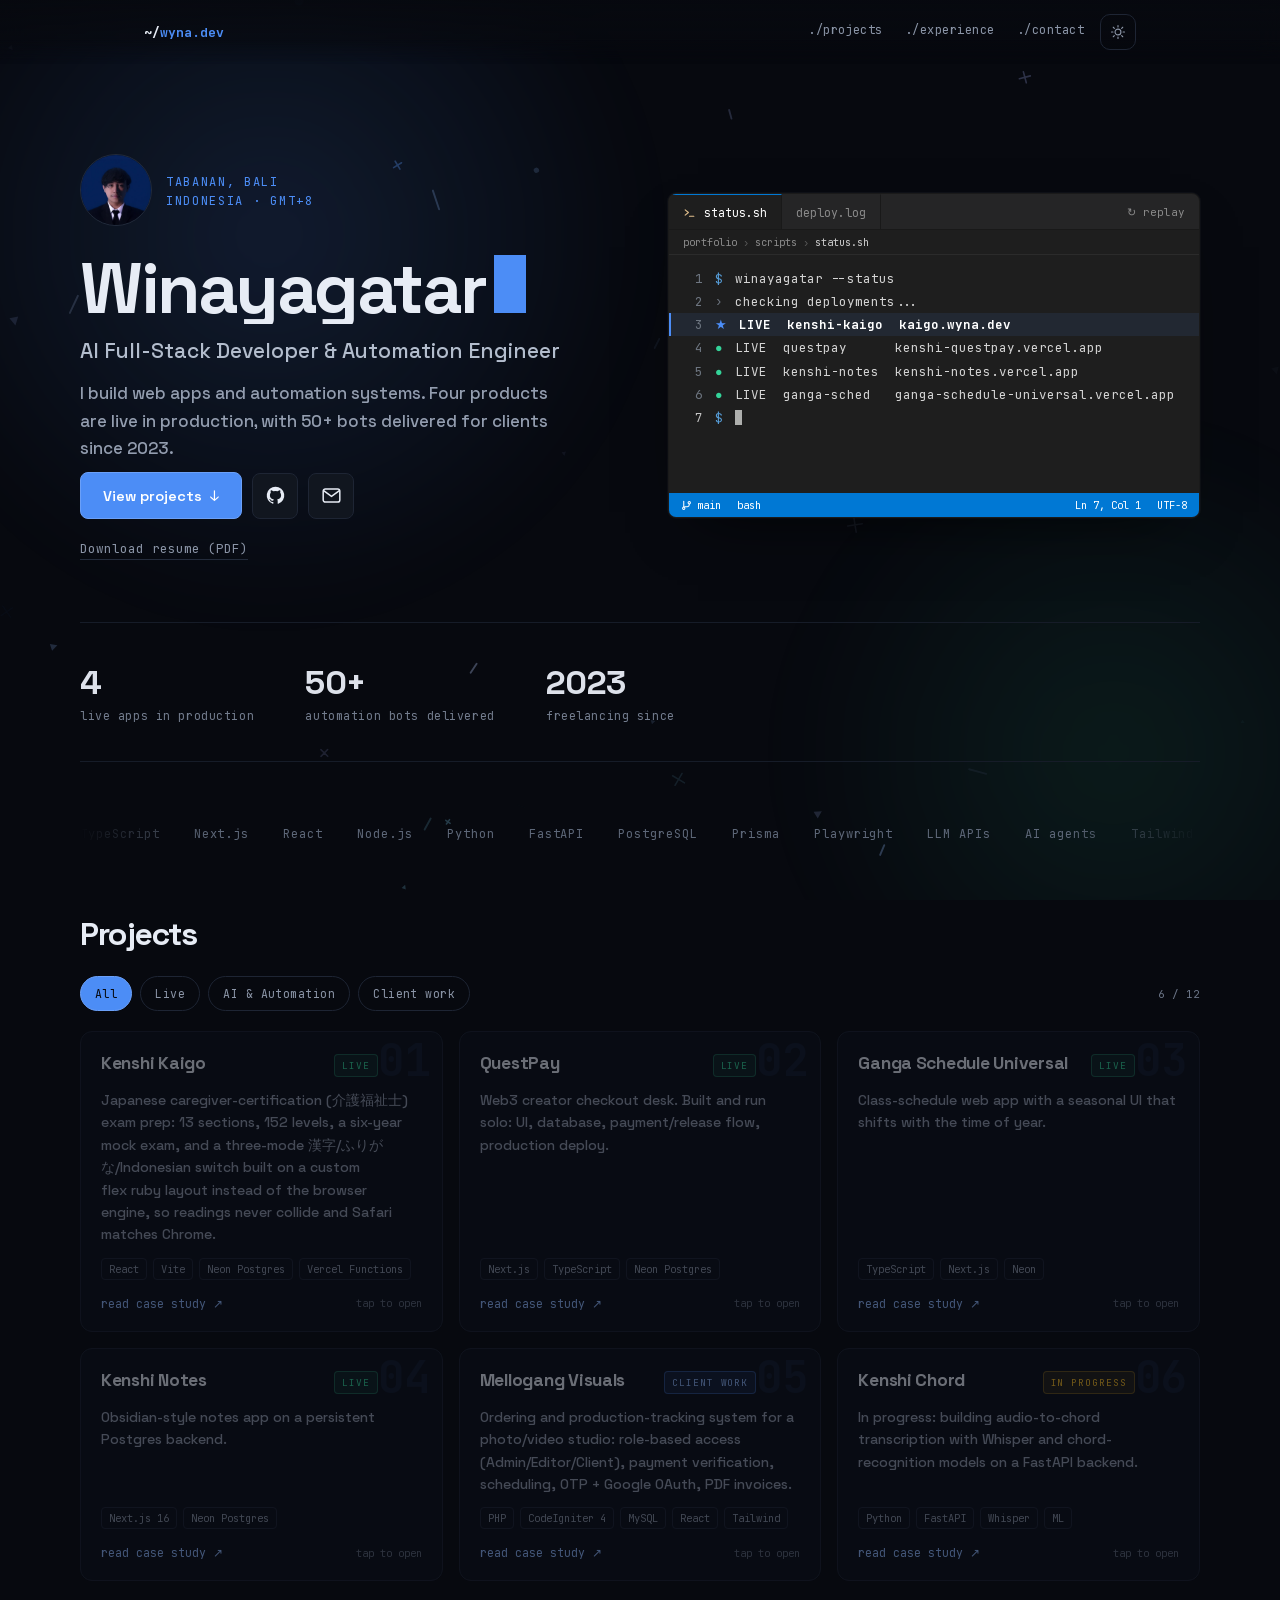
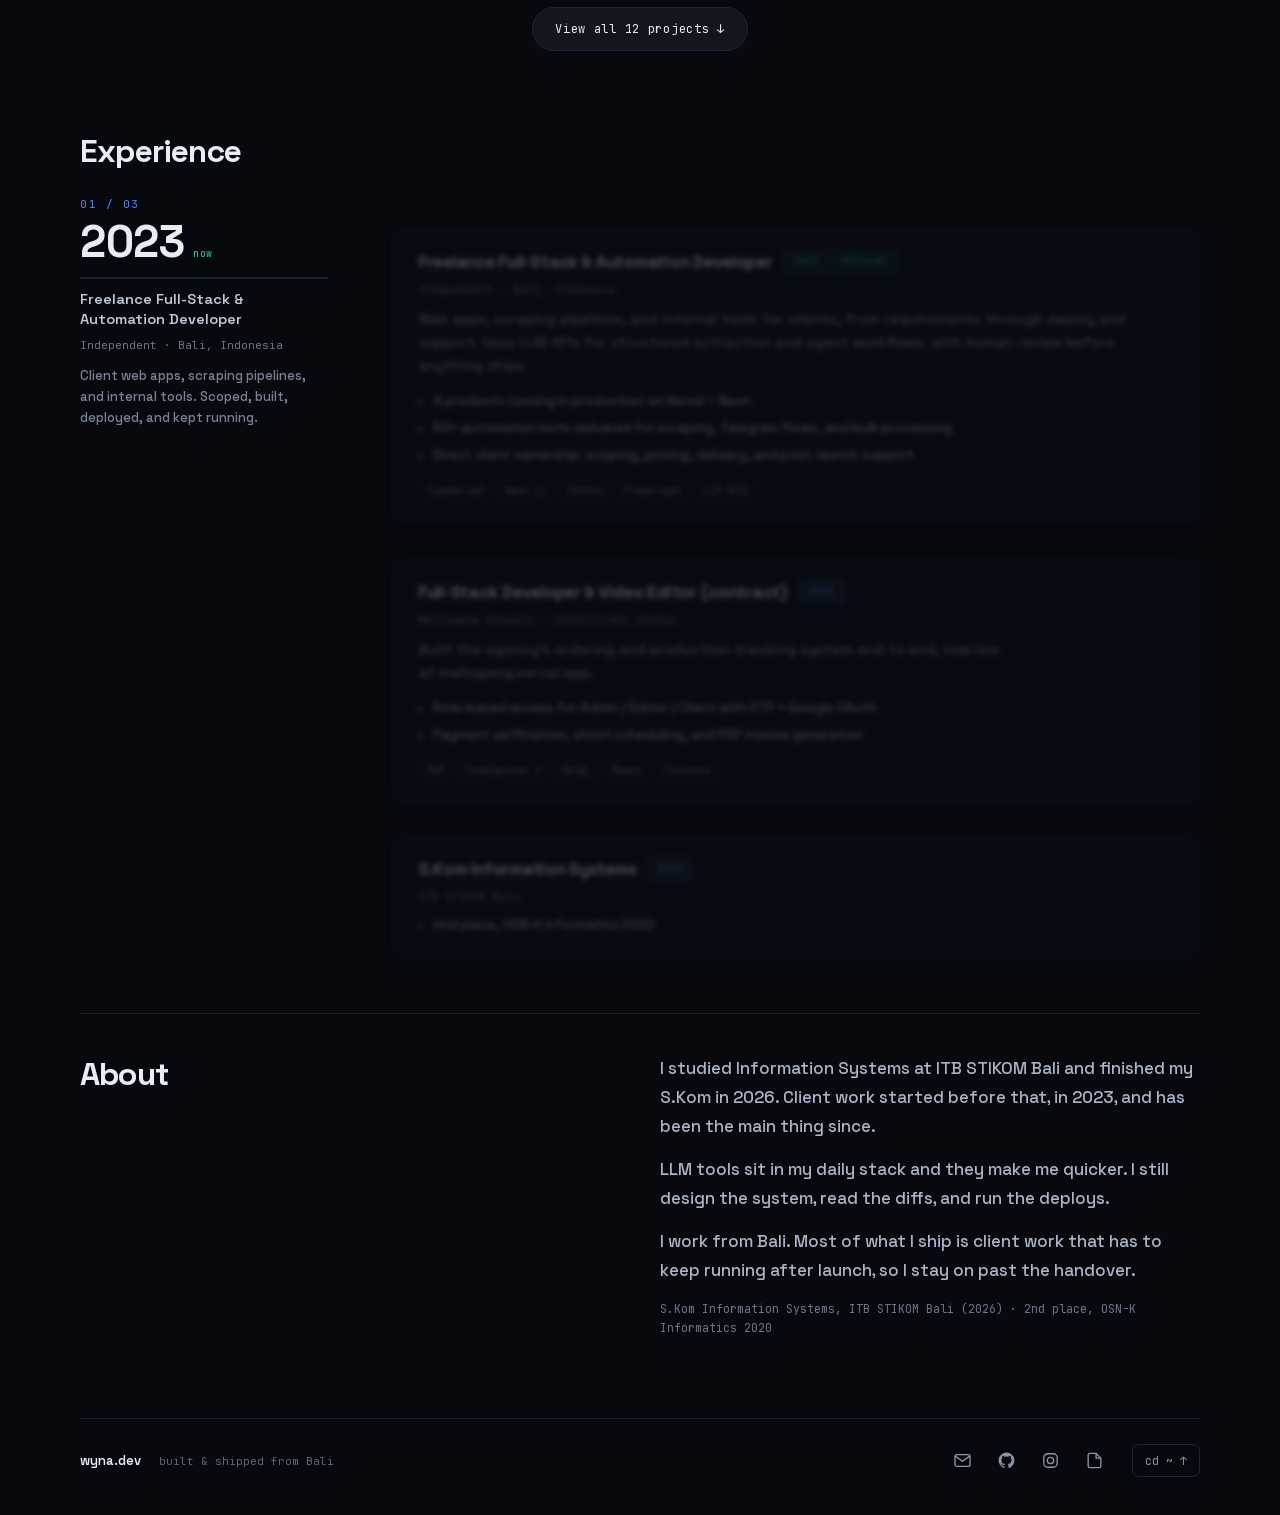
==== commit 821e7b1e: "Add Kenshi Kaigo to status.sh and mark it as the flagship" ====
--- a/index.html
+++ b/index.html
@@ -1 +1 @@
-<!DOCTYPE html><html lang="en" class="__variable_6b9622 __variable_898c26"><head><meta charSet="utf-8"/><meta name="viewport" content="width=device-width, initial-scale=1"/><link rel="stylesheet" href="/_next/static/css/24e16591da7ed4ba.css" data-precedence="next"/><link rel="preload" as="script" fetchPriority="low" href="/_next/static/chunks/webpack-7c64779494009f50.js"/><script src="/_next/static/chunks/fd9d1056-b343dce2f8ea52f7.js" async=""></script><script src="/_next/static/chunks/117-05638baec290ef6c.js" async=""></script><script src="/_next/static/chunks/main-app-f8c101b78b771fcd.js" async=""></script><script src="/_next/static/chunks/app/page-8a0f12b1de9f2262.js" async=""></script><meta name="theme-color" media="(prefers-color-scheme: dark)" content="#07090f"/><meta name="theme-color" media="(prefers-color-scheme: light)" content="#ffffff"/><title>Winayagatar — AI Full-Stack &amp; Automation Developer</title><meta name="description" content="AI full-stack developer and automation engineer from Bali. Four products live in production and 50+ automation bots delivered for clients since 2023."/><meta name="application-name" content="Winayagatar — Portfolio"/><meta name="author" content="I Made Winayagatar Arya Bhanu"/><meta name="keywords" content="Full-Stack Developer,Automation Engineer,AI Developer,Next.js,TypeScript,Python,Bali,Indonesia,Remote"/><meta name="robots" content="index, follow"/><link rel="canonical" href="https://wyna.dev/"/><meta property="og:title" content="Winayagatar — AI Full-Stack &amp; Automation Developer"/><meta property="og:description" content="AI full-stack developer and automation engineer from Bali. Four products live in production and 50+ automation bots delivered for clients since 2023."/><meta property="og:url" content="https://wyna.dev/"/><meta property="og:site_name" content="Winayagatar"/><meta property="og:image" content="https://wyna.dev/og.png"/><meta property="og:image:width" content="1200"/><meta property="og:image:height" content="630"/><meta property="og:image:alt" content="Winayagatar — AI Full-Stack &amp; Automation Developer"/><meta property="og:type" content="website"/><meta name="twitter:card" content="summary_large_image"/><meta name="twitter:title" content="Winayagatar — AI Full-Stack &amp; Automation Developer"/><meta name="twitter:description" content="AI full-stack developer and automation engineer from Bali. Four products live in production and 50+ automation bots delivered for clients since 2023."/><meta name="twitter:image" content="https://wyna.dev/og.png"/><link rel="icon" href="/icon.svg?43dca28d3ea361ec" type="image/svg+xml" sizes="any"/><script>try{var t=localStorage.getItem("wyna-theme");if(t==="light"||t==="dark")document.documentElement.dataset.theme=t}catch(e){}</script><script src="/_next/static/chunks/polyfills-42372ed130431b0a.js" noModule=""></script></head><body><div class="progress" aria-hidden="true"></div><a href="#projects" class="skip">Skip to projects</a><div class="page"><div class="glow" aria-hidden="true"><div class="glow__a"></div><div class="glow__b"></div></div><canvas class="fx-canvas" aria-hidden="true"></canvas><div class="shell"><nav class="nav" aria-label="Primary"><div class="nav__scrim" aria-hidden="true"></div><div class="nav__inner"><button type="button" class="nav__burger" aria-label="Open menu"><svg width="20" height="20" viewBox="0 0 24 24" fill="none" stroke="currentColor" stroke-width="1.9" stroke-linecap="round" aria-hidden="true"><path d="M4 7h16M4 12.5h16M4 18h10"></path></svg></button><a href="#top" class="nav__brand">~/<span>wyna.dev</span></a><div class="nav__links"><a href="#projects" class="nav__link">./<!-- -->projects</a><a href="#experience" class="nav__link">./<!-- -->experience</a><a href="#contact" class="nav__link">./<!-- -->contact</a></div><button type="button" class="nav__theme" aria-label="Switch to light mode" title="Switch to light mode"><svg width="16" height="16" viewBox="0 0 24 24" fill="none" stroke="currentColor" stroke-width="1.7" stroke-linecap="round" stroke-linejoin="round" aria-hidden="true"><path d="M12 7.6a4.4 4.4 0 1 0 0 8.8 4.4 4.4 0 0 0 0-8.8zM12 2.2v2.2M12 19.6v2.2M4.9 4.9l1.6 1.6M17.5 17.5l1.6 1.6M2.2 12h2.2M19.6 12h2.2M4.9 19.1l1.6-1.6M17.5 6.5l1.6-1.6"></path></svg></button></div></nav><section id="top" class="hero"><div><div class="hero__id"><picture><source srcSet="/arya.webp" type="image/webp"/><img src="/arya.jpg" alt="Portrait of Winayagatar in a dark suit." width="72" height="72" class="hero__avatar"/></picture><p class="hero__loc">Tabanan, Bali<br/>Indonesia · GMT+8</p></div><h1 class="hero__name">Winayagatar<span class="hero__caret" aria-hidden="true"></span></h1><p class="hero__role">AI Full-Stack Developer &amp; Automation Engineer</p><p class="hero__lede">I build web apps and automation systems. Four products are live in production, with 50+ bots delivered for clients since 2023.</p><div class="hero__cta"><a href="#projects" class="btn">View projects<!-- --> <span class="btn__arrow" aria-hidden="true">↓</span></a><a href="https://github.com/ryuken25" target="_blank" rel="noopener noreferrer" aria-label="GitHub" title="github.com/ryuken25" class="icon-btn"><svg width="21" height="21" viewBox="0 0 24 24" fill="currentColor" aria-hidden="true"><path d="M12 2a10 10 0 0 0-3.16 19.49c.5.09.68-.22.68-.48v-1.7c-2.78.6-3.37-1.34-3.37-1.34-.45-1.16-1.11-1.47-1.11-1.47-.91-.62.07-.61.07-.61 1 .07 1.53 1.03 1.53 1.03.89 1.53 2.34 1.09 2.91.83.09-.65.35-1.09.63-1.34-2.22-.25-4.56-1.11-4.56-4.95 0-1.09.39-1.98 1.03-2.68-.1-.25-.45-1.27.1-2.65 0 0 .84-.27 2.75 1.02a9.6 9.6 0 0 1 5 0c1.91-1.29 2.75-1.02 2.75-1.02.55 1.38.2 2.4.1 2.65.64.7 1.03 1.59 1.03 2.68 0 3.85-2.34 4.7-4.57 4.94.36.31.68.92.68 1.86v2.75c0 .27.18.58.69.48A10 10 0 0 0 12 2z"></path></svg></a><a href="mailto:atar@wyna.dev" aria-label="Email" title="atar@wyna.dev" class="icon-btn"><svg width="21" height="21" viewBox="0 0 24 24" fill="none" stroke="currentColor" stroke-width="1.7" stroke-linecap="round" stroke-linejoin="round" aria-hidden="true"><rect x="2.5" y="4.5" width="19" height="15" rx="2.5"></rect><path d="M3 6.5l9 6.5 9-6.5"></path></svg></a></div><p class="hero__resume-row"><a href="https://wyna.dev/resume.pdf" target="_blank" rel="noopener noreferrer" class="hero__resume">Download resume (PDF)</a></p></div><div class="term"><div class="term__tabs"><button type="button" class="term__tab" data-on="1"><svg width="13" height="13" viewBox="0 0 24 24" fill="none" stroke="var(--ticon)" stroke-width="2" stroke-linecap="round" stroke-linejoin="round" aria-hidden="true"><path d="M4 17l6-5-6-5"></path><path d="M12 19h8"></path></svg>status.sh</button><button type="button" class="term__tab">deploy.log</button><button type="button" class="term__replay" title="Replay">↻ replay</button></div><div class="term__crumbs"><span>portfolio</span><i>›</i><span>scripts</span><i>›</i><b>status.sh</b></div><div class="term__body"><div class="term__line"><span class="term__no">1</span><span class="term__mark" data-tone="blue">$</span><span class="term__text">winayagatar --status</span></div><div class="term__line"><span class="term__no">2</span><span class="term__mark" data-tone="num">›</span><span class="term__text">checking deployments...</span></div><div class="term__line"><span class="term__no">3</span><span class="term__mark" data-tone="ok">●</span><span class="term__text">LIVE  questpay      kenshi-questpay.vercel.app</span></div><div class="term__line"><span class="term__no">4</span><span class="term__mark" data-tone="ok">●</span><span class="term__text">LIVE  kenshi-notes  kenshi-notes.vercel.app</span></div><div class="term__line"><span class="term__no">5</span><span class="term__mark" data-tone="ok">●</span><span class="term__text">LIVE  ganga-sched   ganga-schedule-universal.vercel.app</span></div><div class="term__line"><span class="term__no">6</span><span class="term__mark" data-tone="warn">◐</span><span class="term__text">WIP   kenshi-chord  audio → chord, FastAPI + Whisper</span></div><div class="term__line"><span class="term__no">7</span><span class="term__mark" data-tone="ok">●</span><span class="term__text">LIVE  mellogang     mellogang.vercel.app</span></div><div class="term__line"><span class="term__no">8</span><span class="term__mark" data-tone="num">›</span><span class="term__text">4 live · 50+ bots delivered · since 2023</span></div><div class="term__line"><span class="term__no">9</span><span class="term__mark" data-tone="accent">✓</span><span class="term__text">status ok</span></div><div class="term__prompt"><span class="term__no">10</span><span class="term__sigil">$</span><span class="term__caret"></span></div></div><div class="term__status"><span class="term__branch"><svg width="11" height="11" viewBox="0 0 24 24" fill="none" stroke="currentColor" stroke-width="2.2" stroke-linecap="round" aria-hidden="true"><path d="M6 3v12"></path><circle cx="6" cy="18" r="2.5"></circle><circle cx="18" cy="6" r="2.5"></circle><path d="M18 8.5v2a4 4 0 0 1-4 4H8"></path></svg>main</span><span>bash</span><span class="term__pos">Ln <!-- -->10<!-- -->, Col 1</span><span>UTF-8</span></div></div></section><section class="stats" aria-label="Track record"><div class="stat" data-scrub="1"><p class="stat__n" data-count="4">4</p><p class="stat__l">live apps in production</p></div><div class="stat" data-scrub="1"><p class="stat__n" data-count="50" data-suffix="+">50+</p><p class="stat__l">automation bots delivered</p></div><div class="stat" data-scrub="1"><p class="stat__n" data-count="2023" data-from="1990">2023</p><p class="stat__l">freelancing since</p></div></section><div class="ticker" aria-hidden="true"><div class="ticker__row"><span>TypeScript</span><span>Next.js</span><span>React</span><span>Node.js</span><span>Python</span><span>FastAPI</span><span>PostgreSQL</span><span>Prisma</span><span>Playwright</span><span>LLM APIs</span><span>AI agents</span><span>Tailwind</span><span>PHP</span><span>MySQL</span><span>Vercel</span><span>TypeScript</span><span>Next.js</span><span>React</span><span>Node.js</span><span>Python</span><span>FastAPI</span><span>PostgreSQL</span><span>Prisma</span><span>Playwright</span><span>LLM APIs</span><span>AI agents</span><span>Tailwind</span><span>PHP</span><span>MySQL</span><span>Vercel</span></div></div><section id="projects" class="sec"><div data-anim="wipe" data-i="0"><h2 class="sec__h sec__h--projects">Projects</h2></div><div class="filters"><button type="button" class="filter" data-on="1">All</button><button type="button" class="filter">Live</button><button type="button" class="filter">AI &amp; Automation</button><button type="button" class="filter">Client work</button><span class="filters__count">6<!-- --> / <!-- -->12</span></div><div class="cards"><article class="card" role="button" tabindex="0" data-scrub="1" aria-label="Open case study for Kenshi Kaigo"><span class="card__idx" aria-hidden="true">01</span><div class="card__top"><h3 class="card__name">Kenshi Kaigo</h3><span class="badge" data-badge="LIVE">LIVE</span></div><p class="card__desc">Japanese caregiver-certification (介護福祉士) exam prep: 13 sections, 152 levels, a six-year mock exam, and a three-mode 漢字/ふりがな/Indonesian switch built on a custom flex ruby layout instead of the browser engine, so readings never collide and Safari matches Chrome.</p><div class="tags tags--card"><span class="tag">React</span><span class="tag">Vite</span><span class="tag">Neon Postgres</span><span class="tag">Vercel Functions</span></div><div class="card__foot"><span class="card__cta">read case study <span aria-hidden="true">↗</span></span><span class="card__hint">tap to open</span></div></article><article class="card" role="button" tabindex="0" data-scrub="1" aria-label="Open case study for QuestPay"><span class="card__idx" aria-hidden="true">02</span><div class="card__top"><h3 class="card__name">QuestPay</h3><span class="badge" data-badge="LIVE">LIVE</span></div><p class="card__desc">Web3 creator checkout desk. Built and run solo: UI, database, payment/release flow, production deploy.</p><div class="tags tags--card"><span class="tag">Next.js</span><span class="tag">TypeScript</span><span class="tag">Neon Postgres</span></div><div class="card__foot"><span class="card__cta">read case study <span aria-hidden="true">↗</span></span><span class="card__hint">tap to open</span></div></article><article class="card" role="button" tabindex="0" data-scrub="1" aria-label="Open case study for Ganga Schedule Universal"><span class="card__idx" aria-hidden="true">03</span><div class="card__top"><h3 class="card__name">Ganga Schedule Universal</h3><span class="badge" data-badge="LIVE">LIVE</span></div><p class="card__desc">Class-schedule web app with a seasonal UI that shifts with the time of year.</p><div class="tags tags--card"><span class="tag">TypeScript</span><span class="tag">Next.js</span><span class="tag">Neon</span></div><div class="card__foot"><span class="card__cta">read case study <span aria-hidden="true">↗</span></span><span class="card__hint">tap to open</span></div></article><article class="card" role="button" tabindex="0" data-scrub="1" aria-label="Open case study for Kenshi Notes"><span class="card__idx" aria-hidden="true">04</span><div class="card__top"><h3 class="card__name">Kenshi Notes</h3><span class="badge" data-badge="LIVE">LIVE</span></div><p class="card__desc">Obsidian-style notes app on a persistent Postgres backend.</p><div class="tags tags--card"><span class="tag">Next.js 16</span><span class="tag">Neon Postgres</span></div><div class="card__foot"><span class="card__cta">read case study <span aria-hidden="true">↗</span></span><span class="card__hint">tap to open</span></div></article><article class="card" role="button" tabindex="0" data-scrub="1" aria-label="Open case study for Mellogang Visuals"><span class="card__idx" aria-hidden="true">05</span><div class="card__top"><h3 class="card__name">Mellogang Visuals</h3><span class="badge" data-badge="CLIENT WORK">CLIENT WORK</span></div><p class="card__desc">Ordering and production-tracking system for a photo/video studio: role-based access (Admin/Editor/Client), payment verification, scheduling, OTP + Google OAuth, PDF invoices.</p><div class="tags tags--card"><span class="tag">PHP</span><span class="tag">CodeIgniter 4</span><span class="tag">MySQL</span><span class="tag">React</span><span class="tag">Tailwind</span></div><div class="card__foot"><span class="card__cta">read case study <span aria-hidden="true">↗</span></span><span class="card__hint">tap to open</span></div></article><article class="card" role="button" tabindex="0" data-scrub="1" aria-label="Open case study for Kenshi Chord"><span class="card__idx" aria-hidden="true">06</span><div class="card__top"><h3 class="card__name">Kenshi Chord</h3><span class="badge" data-badge="IN PROGRESS">IN PROGRESS</span></div><p class="card__desc">In progress: building audio-to-chord transcription with Whisper and chord-recognition models on a FastAPI backend.</p><div class="tags tags--card"><span class="tag">Python</span><span class="tag">FastAPI</span><span class="tag">Whisper</span><span class="tag">ML</span></div><div class="card__foot"><span class="card__cta">read case study <span aria-hidden="true">↗</span></span><span class="card__hint">tap to open</span></div></article></div><div class="more"><button type="button" class="more__btn">View all 12 projects ↓</button></div></section><section id="experience" class="sec"><div data-anim="wipe" data-i="0"><h2 class="sec__h sec__h--xp">Experience</h2></div><div class="xp"><aside class="xp__aside"><p class="xp__count">01 / 03</p><div class="xp__yearrow"><span class="xp__year"><span class="xp__digit" data-digit="0">2</span><span class="xp__digit" data-digit="1">0</span><span class="xp__digit" data-digit="2">2</span><span class="xp__digit" data-digit="3">3</span></span><span class="xp__now">now</span></div><div class="xp__rail" aria-hidden="true"><div class="xp__fill"></div></div><p class="xp__role">Freelance Full-Stack &amp; Automation Developer</p><p class="xp__place">Independent · Bali, Indonesia</p><p class="xp__summary">Client web apps, scraping pipelines, and internal tools. Scoped, built, deployed, and kept running.</p></aside><div class="xp__list" data-xp-wrap="1"><article class="xp__card" data-xp="1"><span class="xp__bar" data-xp-bar="1" aria-hidden="true"></span><div class="xp__head"><h3 class="xp__title">Freelance Full-Stack &amp; Automation Developer</h3><span class="xp__period" data-tone="live">2023 — PRESENT</span></div><p class="xp__meta">Independent · Bali, Indonesia</p><p class="xp__desc">Web apps, scraping pipelines, and internal tools for clients, from requirements through deploy and support. Uses LLM APIs for structured extraction and agent workflows, with human review before anything ships.</p><div class="xp__bullets xp__bullets--spaced"><div class="xp__bullet"><i aria-hidden="true">▸</i><span>4 products running in production on Vercel + Neon</span></div><div class="xp__bullet"><i aria-hidden="true">▸</i><span>50+ automation bots delivered for scraping, Telegram flows, and bulk processing</span></div><div class="xp__bullet"><i aria-hidden="true">▸</i><span>Direct client ownership: scoping, pricing, delivery, and post-launch support</span></div></div><div class="tags"><span class="tag">TypeScript</span><span class="tag">Next.js</span><span class="tag">Python</span><span class="tag">Playwright</span><span class="tag">LLM APIs</span></div></article><article class="xp__card" data-xp="1"><span class="xp__bar" data-xp-bar="1" aria-hidden="true"></span><div class="xp__head"><h3 class="xp__title">Full-Stack Developer &amp; Video Editor (contract)</h3><span class="xp__period" data-tone="accent">2025</span></div><p class="xp__meta">Mellogang Visuals · photo/video studio</p><p class="xp__desc">Built the agency&#x27;s ordering and production-tracking system end to end, now live at mellogang.vercel.app.</p><div class="xp__bullets xp__bullets--spaced"><div class="xp__bullet"><i aria-hidden="true">▸</i><span>Role-based access for Admin / Editor / Client with OTP + Google OAuth</span></div><div class="xp__bullet"><i aria-hidden="true">▸</i><span>Payment verification, shoot scheduling, and PDF invoice generation</span></div></div><div class="tags"><span class="tag">PHP</span><span class="tag">CodeIgniter 4</span><span class="tag">MySQL</span><span class="tag">React</span><span class="tag">Tailwind</span></div></article><article class="xp__card" data-xp="1"><span class="xp__bar" data-xp-bar="1" aria-hidden="true"></span><div class="xp__head"><h3 class="xp__title">S.Kom Information Systems</h3><span class="xp__period" data-tone="accent">2026</span></div><p class="xp__meta">ITB STIKOM Bali</p><div class="xp__bullets"><div class="xp__bullet"><i aria-hidden="true">▸</i><span>2nd place, OSN-K Informatics 2020</span></div></div></article></div></div></section><section class="about"><div data-anim="wipe" data-i="0"><h2 class="sec__h">About</h2></div><div data-anim="blur" data-i="1"><p class="about__body">I studied Information Systems at ITB STIKOM Bali and finished my S.Kom in 2026. Client work started before that, in 2023, and has been the main thing since.</p><p class="about__body">LLM tools sit in my daily stack and they make me quicker. I still design the system, read the diffs, and run the deploys.</p><p class="about__body">I work from Bali. Most of what I ship is client work that has to keep running after launch, so I stay on past the handover.</p><p class="about__creds">S.Kom Information Systems, ITB STIKOM Bali (2026) · 2nd place, OSN-K Informatics 2020</p></div></section><footer id="contact" class="foot"><a href="#top" class="foot__brand">wyna.dev</a><span class="foot__note">built &amp; shipped from Bali</span><div class="foot__social"><a href="mailto:atar@wyna.dev" aria-label="Email" title="atar@wyna.dev" class="foot__icon"><svg width="19" height="19" viewBox="0 0 24 24" fill="none" stroke="currentColor" stroke-width="1.7" stroke-linecap="round" stroke-linejoin="round" aria-hidden="true"><rect x="2.5" y="4.5" width="19" height="15" rx="2.5"></rect><path d="M3 6.5l9 6.5 9-6.5"></path></svg></a><a href="https://github.com/ryuken25" target="_blank" rel="noopener noreferrer" aria-label="GitHub" title="GitHub" class="foot__icon"><svg width="19" height="19" viewBox="0 0 24 24" fill="currentColor" stroke="none" stroke-width="1.7" stroke-linecap="round" stroke-linejoin="round" aria-hidden="true"><path d="M12 2a10 10 0 0 0-3.16 19.49c.5.09.68-.22.68-.48v-1.7c-2.78.6-3.37-1.34-3.37-1.34-.45-1.16-1.11-1.47-1.11-1.47-.91-.62.07-.61.07-.61 1 .07 1.53 1.03 1.53 1.03.89 1.53 2.34 1.09 2.91.83.09-.65.35-1.09.63-1.34-2.22-.25-4.56-1.11-4.56-4.95 0-1.09.39-1.98 1.03-2.68-.1-.25-.45-1.27.1-2.65 0 0 .84-.27 2.75 1.02a9.6 9.6 0 0 1 5 0c1.91-1.29 2.75-1.02 2.75-1.02.55 1.38.2 2.4.1 2.65.64.7 1.03 1.59 1.03 2.68 0 3.85-2.34 4.7-4.57 4.94.36.31.68.92.68 1.86v2.75c0 .27.18.58.69.48A10 10 0 0 0 12 2z"></path></svg></a><a href="https://instagram.com/__winatar" target="_blank" rel="noopener noreferrer" aria-label="Instagram" title="Instagram" class="foot__icon"><svg width="19" height="19" viewBox="0 0 24 24" fill="none" stroke="currentColor" stroke-width="1.7" stroke-linecap="round" stroke-linejoin="round" aria-hidden="true"><path d="M8.5 3.5h7a5 5 0 0 1 5 5v7a5 5 0 0 1-5 5h-7a5 5 0 0 1-5-5v-7a5 5 0 0 1 5-5zM12 8a4 4 0 1 0 0 8 4 4 0 0 0 0-8z"></path></svg></a><a href="https://wyna.dev/resume.pdf" target="_blank" rel="noopener noreferrer" aria-label="Resume PDF" title="Resume PDF" class="foot__icon"><svg width="19" height="19" viewBox="0 0 24 24" fill="none" stroke="currentColor" stroke-width="1.7" stroke-linecap="round" stroke-linejoin="round" aria-hidden="true"><path d="M14 3H6a2 2 0 0 0-2 2v14a2 2 0 0 0 2 2h12a2 2 0 0 0 2-2V9zM14 3v6h6"></path></svg></a></div><a href="#top" class="foot__top">cd ~ ↑</a></footer></div></div><script src="/_next/static/chunks/webpack-7c64779494009f50.js" async=""></script><script>(self.__next_f=self.__next_f||[]).push([0]);self.__next_f.push([2,null])</script><script>self.__next_f.push([1,"1:HL[\"/_next/static/css/24e16591da7ed4ba.css\",\"style\"]\n"])</script><script>self.__next_f.push([1,"2:I[2846,[],\"\"]\n4:I[4869,[\"931\",\"static/chunks/app/page-8a0f12b1de9f2262.js\"],\"default\"]\n5:I[4707,[],\"\"]\n6:I[6423,[],\"\"]\n8:I[1060,[],\"\"]\n9:[]\n"])</script><script>self.__next_f.push([1,"0:[\"$\",\"$L2\",null,{\"buildId\":\"uPh4-BZ7lMjSTgwj28M7r\",\"assetPrefix\":\"\",\"urlParts\":[\"\",\"\"],\"initialTree\":[\"\",{\"children\":[\"__PAGE__\",{}]},\"$undefined\",\"$undefined\",true],\"initialSeedData\":[\"\",{\"children\":[\"__PAGE__\",{},[[\"$L3\",[\"$\",\"$L4\",null,{}],null],null],null]},[[[[\"$\",\"link\",\"0\",{\"rel\":\"stylesheet\",\"href\":\"/_next/static/css/24e16591da7ed4ba.css\",\"precedence\":\"next\",\"crossOrigin\":\"$undefined\"}]],[\"$\",\"html\",null,{\"lang\":\"en\",\"className\":\"__variable_6b9622 __variable_898c26\",\"children\":[[\"$\",\"head\",null,{\"children\":[\"$\",\"script\",null,{\"dangerouslySetInnerHTML\":{\"__html\":\"try{var t=localStorage.getItem(\\\"wyna-theme\\\");if(t===\\\"light\\\"||t===\\\"dark\\\")document.documentElement.dataset.theme=t}catch(e){}\"}}]}],[\"$\",\"body\",null,{\"children\":[\"$\",\"$L5\",null,{\"parallelRouterKey\":\"children\",\"segmentPath\":[\"children\"],\"error\":\"$undefined\",\"errorStyles\":\"$undefined\",\"errorScripts\":\"$undefined\",\"template\":[\"$\",\"$L6\",null,{}],\"templateStyles\":\"$undefined\",\"templateScripts\":\"$undefined\",\"notFound\":[[\"$\",\"title\",null,{\"children\":\"404: This page could not be found.\"}],[\"$\",\"div\",null,{\"style\":{\"fontFamily\":\"system-ui,\\\"Segoe UI\\\",Roboto,Helvetica,Arial,sans-serif,\\\"Apple Color Emoji\\\",\\\"Segoe UI Emoji\\\"\",\"height\":\"100vh\",\"textAlign\":\"center\",\"display\":\"flex\",\"flexDirection\":\"column\",\"alignItems\":\"center\",\"justifyContent\":\"center\"},\"children\":[\"$\",\"div\",null,{\"children\":[[\"$\",\"style\",null,{\"dangerouslySetInnerHTML\":{\"__html\":\"body{color:#000;background:#fff;margin:0}.next-error-h1{border-right:1px solid rgba(0,0,0,.3)}@media (prefers-color-scheme:dark){body{color:#fff;background:#000}.next-error-h1{border-right:1px solid rgba(255,255,255,.3)}}\"}}],[\"$\",\"h1\",null,{\"className\":\"next-error-h1\",\"style\":{\"display\":\"inline-block\",\"margin\":\"0 20px 0 0\",\"padding\":\"0 23px 0 0\",\"fontSize\":24,\"fontWeight\":500,\"verticalAlign\":\"top\",\"lineHeight\":\"49px\"},\"children\":\"404\"}],[\"$\",\"div\",null,{\"style\":{\"display\":\"inline-block\"},\"children\":[\"$\",\"h2\",null,{\"style\":{\"fontSize\":14,\"fontWeight\":400,\"lineHeight\":\"49px\",\"margin\":0},\"children\":\"This page could not be found.\"}]}]]}]}]],\"notFoundStyles\":[]}]}]]}]],null],null],\"couldBeIntercepted\":false,\"initialHead\":[null,\"$L7\"],\"globalErrorComponent\":\"$8\",\"missingSlots\":\"$W9\"}]\n"])</script><script>self.__next_f.push([1,"7:[[\"$\",\"meta\",\"0\",{\"name\":\"viewport\",\"content\":\"width=device-width, initial-scale=1\"}],[\"$\",\"meta\",\"1\",{\"name\":\"theme-color\",\"media\":\"(prefers-color-scheme: dark)\",\"content\":\"#07090f\"}],[\"$\",\"meta\",\"2\",{\"name\":\"theme-color\",\"media\":\"(prefers-color-scheme: light)\",\"content\":\"#ffffff\"}],[\"$\",\"meta\",\"3\",{\"charSet\":\"utf-8\"}],[\"$\",\"title\",\"4\",{\"children\":\"Winayagatar — AI Full-Stack \u0026 Automation Developer\"}],[\"$\",\"meta\",\"5\",{\"name\":\"description\",\"content\":\"AI full-stack developer and automation engineer from Bali. Four products live in production and 50+ automation bots delivered for clients since 2023.\"}],[\"$\",\"meta\",\"6\",{\"name\":\"application-name\",\"content\":\"Winayagatar — Portfolio\"}],[\"$\",\"meta\",\"7\",{\"name\":\"author\",\"content\":\"I Made Winayagatar Arya Bhanu\"}],[\"$\",\"meta\",\"8\",{\"name\":\"keywords\",\"content\":\"Full-Stack Developer,Automation Engineer,AI Developer,Next.js,TypeScript,Python,Bali,Indonesia,Remote\"}],[\"$\",\"meta\",\"9\",{\"name\":\"robots\",\"content\":\"index, follow\"}],[\"$\",\"link\",\"10\",{\"rel\":\"canonical\",\"href\":\"https://wyna.dev/\"}],[\"$\",\"meta\",\"11\",{\"property\":\"og:title\",\"content\":\"Winayagatar — AI Full-Stack \u0026 Automation Developer\"}],[\"$\",\"meta\",\"12\",{\"property\":\"og:description\",\"content\":\"AI full-stack developer and automation engineer from Bali. Four products live in production and 50+ automation bots delivered for clients since 2023.\"}],[\"$\",\"meta\",\"13\",{\"property\":\"og:url\",\"content\":\"https://wyna.dev/\"}],[\"$\",\"meta\",\"14\",{\"property\":\"og:site_name\",\"content\":\"Winayagatar\"}],[\"$\",\"meta\",\"15\",{\"property\":\"og:image\",\"content\":\"https://wyna.dev/og.png\"}],[\"$\",\"meta\",\"16\",{\"property\":\"og:image:width\",\"content\":\"1200\"}],[\"$\",\"meta\",\"17\",{\"property\":\"og:image:height\",\"content\":\"630\"}],[\"$\",\"meta\",\"18\",{\"property\":\"og:image:alt\",\"content\":\"Winayagatar — AI Full-Stack \u0026 Automation Developer\"}],[\"$\",\"meta\",\"19\",{\"property\":\"og:type\",\"content\":\"website\"}],[\"$\",\"meta\",\"20\",{\"name\":\"twitter:card\",\"content\":\"summary_large_image\"}],[\"$\",\"meta\",\"21\",{\"name\":\"twitter:title\",\"content\":\"Winayagatar — AI Full-Stack \u0026 Automation Developer\"}],[\"$\",\"meta\",\"22\",{\"name\":\"twitter:description\",\"content\":\"AI full-stack developer and automation engineer from Bali. Four products live in production and 50+ automation bots delivered for clients since 2023.\"}],[\"$\",\"meta\",\"23\",{\"name\":\"twitter:image\",\"content\":\"https://wyna.dev/og.png\"}],[\"$\",\"link\",\"24\",{\"rel\":\"icon\",\"href\":\"/icon.svg?43dca28d3ea361ec\",\"type\":\"image/svg+xml\",\"sizes\":\"any\"}]]\n"])</script><script>self.__next_f.push([1,"3:null\n"])</script></body></html>+<!DOCTYPE html><html lang="en" class="__variable_6b9622 __variable_898c26"><head><meta charSet="utf-8"/><meta name="viewport" content="width=device-width, initial-scale=1"/><link rel="stylesheet" href="/_next/static/css/04a382935c172117.css" data-precedence="next"/><link rel="preload" as="script" fetchPriority="low" href="/_next/static/chunks/webpack-7c64779494009f50.js"/><script src="/_next/static/chunks/fd9d1056-b343dce2f8ea52f7.js" async=""></script><script src="/_next/static/chunks/117-05638baec290ef6c.js" async=""></script><script src="/_next/static/chunks/main-app-f8c101b78b771fcd.js" async=""></script><script src="/_next/static/chunks/app/page-1899feb83384c8ce.js" async=""></script><meta name="theme-color" media="(prefers-color-scheme: dark)" content="#07090f"/><meta name="theme-color" media="(prefers-color-scheme: light)" content="#ffffff"/><title>Winayagatar — AI Full-Stack &amp; Automation Developer</title><meta name="description" content="AI full-stack developer and automation engineer from Bali. Four products live in production and 50+ automation bots delivered for clients since 2023."/><meta name="application-name" content="Winayagatar — Portfolio"/><meta name="author" content="I Made Winayagatar Arya Bhanu"/><meta name="keywords" content="Full-Stack Developer,Automation Engineer,AI Developer,Next.js,TypeScript,Python,Bali,Indonesia,Remote"/><meta name="robots" content="index, follow"/><link rel="canonical" href="https://wyna.dev/"/><meta property="og:title" content="Winayagatar — AI Full-Stack &amp; Automation Developer"/><meta property="og:description" content="AI full-stack developer and automation engineer from Bali. Four products live in production and 50+ automation bots delivered for clients since 2023."/><meta property="og:url" content="https://wyna.dev/"/><meta property="og:site_name" content="Winayagatar"/><meta property="og:image" content="https://wyna.dev/og.png"/><meta property="og:image:width" content="1200"/><meta property="og:image:height" content="630"/><meta property="og:image:alt" content="Winayagatar — AI Full-Stack &amp; Automation Developer"/><meta property="og:type" content="website"/><meta name="twitter:card" content="summary_large_image"/><meta name="twitter:title" content="Winayagatar — AI Full-Stack &amp; Automation Developer"/><meta name="twitter:description" content="AI full-stack developer and automation engineer from Bali. Four products live in production and 50+ automation bots delivered for clients since 2023."/><meta name="twitter:image" content="https://wyna.dev/og.png"/><link rel="icon" href="/icon.svg?43dca28d3ea361ec" type="image/svg+xml" sizes="any"/><script>try{var t=localStorage.getItem("wyna-theme");if(t==="light"||t==="dark")document.documentElement.dataset.theme=t}catch(e){}</script><script src="/_next/static/chunks/polyfills-42372ed130431b0a.js" noModule=""></script></head><body><div class="progress" aria-hidden="true"></div><a href="#projects" class="skip">Skip to projects</a><div class="page"><div class="glow" aria-hidden="true"><div class="glow__a"></div><div class="glow__b"></div></div><canvas class="fx-canvas" aria-hidden="true"></canvas><div class="shell"><nav class="nav" aria-label="Primary"><div class="nav__scrim" aria-hidden="true"></div><div class="nav__inner"><button type="button" class="nav__burger" aria-label="Open menu"><svg width="20" height="20" viewBox="0 0 24 24" fill="none" stroke="currentColor" stroke-width="1.9" stroke-linecap="round" aria-hidden="true"><path d="M4 7h16M4 12.5h16M4 18h10"></path></svg></button><a href="#top" class="nav__brand">~/<span>wyna.dev</span></a><div class="nav__links"><a href="#projects" class="nav__link">./<!-- -->projects</a><a href="#experience" class="nav__link">./<!-- -->experience</a><a href="#contact" class="nav__link">./<!-- -->contact</a></div><button type="button" class="nav__theme" aria-label="Switch to light mode" title="Switch to light mode"><svg width="16" height="16" viewBox="0 0 24 24" fill="none" stroke="currentColor" stroke-width="1.7" stroke-linecap="round" stroke-linejoin="round" aria-hidden="true"><path d="M12 7.6a4.4 4.4 0 1 0 0 8.8 4.4 4.4 0 0 0 0-8.8zM12 2.2v2.2M12 19.6v2.2M4.9 4.9l1.6 1.6M17.5 17.5l1.6 1.6M2.2 12h2.2M19.6 12h2.2M4.9 19.1l1.6-1.6M17.5 6.5l1.6-1.6"></path></svg></button></div></nav><section id="top" class="hero"><div><div class="hero__id"><picture><source srcSet="/arya.webp" type="image/webp"/><img src="/arya.jpg" alt="Portrait of Winayagatar in a dark suit." width="72" height="72" class="hero__avatar"/></picture><p class="hero__loc">Tabanan, Bali<br/>Indonesia · GMT+8</p></div><h1 class="hero__name">Winayagatar<span class="hero__caret" aria-hidden="true"></span></h1><p class="hero__role">AI Full-Stack Developer &amp; Automation Engineer</p><p class="hero__lede">I build web apps and automation systems. Four products are live in production, with 50+ bots delivered for clients since 2023.</p><div class="hero__cta"><a href="#projects" class="btn">View projects<!-- --> <span class="btn__arrow" aria-hidden="true">↓</span></a><a href="https://github.com/ryuken25" target="_blank" rel="noopener noreferrer" aria-label="GitHub" title="github.com/ryuken25" class="icon-btn"><svg width="21" height="21" viewBox="0 0 24 24" fill="currentColor" aria-hidden="true"><path d="M12 2a10 10 0 0 0-3.16 19.49c.5.09.68-.22.68-.48v-1.7c-2.78.6-3.37-1.34-3.37-1.34-.45-1.16-1.11-1.47-1.11-1.47-.91-.62.07-.61.07-.61 1 .07 1.53 1.03 1.53 1.03.89 1.53 2.34 1.09 2.91.83.09-.65.35-1.09.63-1.34-2.22-.25-4.56-1.11-4.56-4.95 0-1.09.39-1.98 1.03-2.68-.1-.25-.45-1.27.1-2.65 0 0 .84-.27 2.75 1.02a9.6 9.6 0 0 1 5 0c1.91-1.29 2.75-1.02 2.75-1.02.55 1.38.2 2.4.1 2.65.64.7 1.03 1.59 1.03 2.68 0 3.85-2.34 4.7-4.57 4.94.36.31.68.92.68 1.86v2.75c0 .27.18.58.69.48A10 10 0 0 0 12 2z"></path></svg></a><a href="mailto:atar@wyna.dev" aria-label="Email" title="atar@wyna.dev" class="icon-btn"><svg width="21" height="21" viewBox="0 0 24 24" fill="none" stroke="currentColor" stroke-width="1.7" stroke-linecap="round" stroke-linejoin="round" aria-hidden="true"><rect x="2.5" y="4.5" width="19" height="15" rx="2.5"></rect><path d="M3 6.5l9 6.5 9-6.5"></path></svg></a></div><p class="hero__resume-row"><a href="https://wyna.dev/resume.pdf" target="_blank" rel="noopener noreferrer" class="hero__resume">Download resume (PDF)</a></p></div><div class="term"><div class="term__tabs"><button type="button" class="term__tab" data-on="1"><svg width="13" height="13" viewBox="0 0 24 24" fill="none" stroke="var(--ticon)" stroke-width="2" stroke-linecap="round" stroke-linejoin="round" aria-hidden="true"><path d="M4 17l6-5-6-5"></path><path d="M12 19h8"></path></svg>status.sh</button><button type="button" class="term__tab">deploy.log</button><button type="button" class="term__replay" title="Replay">↻ replay</button></div><div class="term__crumbs"><span>portfolio</span><i>›</i><span>scripts</span><i>›</i><b>status.sh</b></div><div class="term__body"><div class="term__line"><span class="term__no">1</span><span class="term__mark" data-tone="blue">$</span><span class="term__text">winayagatar --status</span></div><div class="term__line"><span class="term__no">2</span><span class="term__mark" data-tone="num">›</span><span class="term__text">checking deployments...</span></div><div class="term__line" data-hl="1"><span class="term__no">3</span><span class="term__mark" data-tone="accent">★</span><span class="term__text">LIVE  kenshi-kaigo  kaigo.wyna.dev</span></div><div class="term__line"><span class="term__no">4</span><span class="term__mark" data-tone="ok">●</span><span class="term__text">LIVE  questpay      kenshi-questpay.vercel.app</span></div><div class="term__line"><span class="term__no">5</span><span class="term__mark" data-tone="ok">●</span><span class="term__text">LIVE  kenshi-notes  kenshi-notes.vercel.app</span></div><div class="term__line"><span class="term__no">6</span><span class="term__mark" data-tone="ok">●</span><span class="term__text">LIVE  ganga-sched   ganga-schedule-universal.vercel.app</span></div><div class="term__line"><span class="term__no">7</span><span class="term__mark" data-tone="warn">◐</span><span class="term__text">WIP   kenshi-chord  audio → chord, FastAPI + Whisper</span></div><div class="term__line"><span class="term__no">8</span><span class="term__mark" data-tone="ok">●</span><span class="term__text">LIVE  mellogang     mellogang.vercel.app</span></div><div class="term__line"><span class="term__no">9</span><span class="term__mark" data-tone="num">›</span><span class="term__text">5 live · 50+ bots delivered · since 2023</span></div><div class="term__line"><span class="term__no">10</span><span class="term__mark" data-tone="accent">✓</span><span class="term__text">status ok</span></div><div class="term__prompt"><span class="term__no">11</span><span class="term__sigil">$</span><span class="term__caret"></span></div></div><div class="term__status"><span class="term__branch"><svg width="11" height="11" viewBox="0 0 24 24" fill="none" stroke="currentColor" stroke-width="2.2" stroke-linecap="round" aria-hidden="true"><path d="M6 3v12"></path><circle cx="6" cy="18" r="2.5"></circle><circle cx="18" cy="6" r="2.5"></circle><path d="M18 8.5v2a4 4 0 0 1-4 4H8"></path></svg>main</span><span>bash</span><span class="term__pos">Ln <!-- -->11<!-- -->, Col 1</span><span>UTF-8</span></div></div></section><section class="stats" aria-label="Track record"><div class="stat" data-scrub="1"><p class="stat__n" data-count="4">4</p><p class="stat__l">live apps in production</p></div><div class="stat" data-scrub="1"><p class="stat__n" data-count="50" data-suffix="+">50+</p><p class="stat__l">automation bots delivered</p></div><div class="stat" data-scrub="1"><p class="stat__n" data-count="2023" data-from="1990">2023</p><p class="stat__l">freelancing since</p></div></section><div class="ticker" aria-hidden="true"><div class="ticker__row"><span>TypeScript</span><span>Next.js</span><span>React</span><span>Node.js</span><span>Python</span><span>FastAPI</span><span>PostgreSQL</span><span>Prisma</span><span>Playwright</span><span>LLM APIs</span><span>AI agents</span><span>Tailwind</span><span>PHP</span><span>MySQL</span><span>Vercel</span><span>TypeScript</span><span>Next.js</span><span>React</span><span>Node.js</span><span>Python</span><span>FastAPI</span><span>PostgreSQL</span><span>Prisma</span><span>Playwright</span><span>LLM APIs</span><span>AI agents</span><span>Tailwind</span><span>PHP</span><span>MySQL</span><span>Vercel</span></div></div><section id="projects" class="sec"><div data-anim="wipe" data-i="0"><h2 class="sec__h sec__h--projects">Projects</h2></div><div class="filters"><button type="button" class="filter" data-on="1">All</button><button type="button" class="filter">Live</button><button type="button" class="filter">AI &amp; Automation</button><button type="button" class="filter">Client work</button><span class="filters__count">6<!-- --> / <!-- -->12</span></div><div class="cards"><article class="card" role="button" tabindex="0" data-scrub="1" aria-label="Open case study for Kenshi Kaigo"><span class="card__idx" aria-hidden="true">01</span><div class="card__top"><h3 class="card__name">Kenshi Kaigo</h3><span class="badge" data-badge="LIVE">LIVE</span></div><p class="card__desc">Japanese caregiver-certification (介護福祉士) exam prep: 13 sections, 152 levels, a six-year mock exam, and a three-mode 漢字/ふりがな/Indonesian switch built on a custom flex ruby layout instead of the browser engine, so readings never collide and Safari matches Chrome.</p><div class="tags tags--card"><span class="tag">React</span><span class="tag">Vite</span><span class="tag">Neon Postgres</span><span class="tag">Vercel Functions</span></div><div class="card__foot"><span class="card__cta">read case study <span aria-hidden="true">↗</span></span><span class="card__hint">tap to open</span></div></article><article class="card" role="button" tabindex="0" data-scrub="1" aria-label="Open case study for QuestPay"><span class="card__idx" aria-hidden="true">02</span><div class="card__top"><h3 class="card__name">QuestPay</h3><span class="badge" data-badge="LIVE">LIVE</span></div><p class="card__desc">Web3 creator checkout desk. Built and run solo: UI, database, payment/release flow, production deploy.</p><div class="tags tags--card"><span class="tag">Next.js</span><span class="tag">TypeScript</span><span class="tag">Neon Postgres</span></div><div class="card__foot"><span class="card__cta">read case study <span aria-hidden="true">↗</span></span><span class="card__hint">tap to open</span></div></article><article class="card" role="button" tabindex="0" data-scrub="1" aria-label="Open case study for Ganga Schedule Universal"><span class="card__idx" aria-hidden="true">03</span><div class="card__top"><h3 class="card__name">Ganga Schedule Universal</h3><span class="badge" data-badge="LIVE">LIVE</span></div><p class="card__desc">Class-schedule web app with a seasonal UI that shifts with the time of year.</p><div class="tags tags--card"><span class="tag">TypeScript</span><span class="tag">Next.js</span><span class="tag">Neon</span></div><div class="card__foot"><span class="card__cta">read case study <span aria-hidden="true">↗</span></span><span class="card__hint">tap to open</span></div></article><article class="card" role="button" tabindex="0" data-scrub="1" aria-label="Open case study for Kenshi Notes"><span class="card__idx" aria-hidden="true">04</span><div class="card__top"><h3 class="card__name">Kenshi Notes</h3><span class="badge" data-badge="LIVE">LIVE</span></div><p class="card__desc">Obsidian-style notes app on a persistent Postgres backend.</p><div class="tags tags--card"><span class="tag">Next.js 16</span><span class="tag">Neon Postgres</span></div><div class="card__foot"><span class="card__cta">read case study <span aria-hidden="true">↗</span></span><span class="card__hint">tap to open</span></div></article><article class="card" role="button" tabindex="0" data-scrub="1" aria-label="Open case study for Mellogang Visuals"><span class="card__idx" aria-hidden="true">05</span><div class="card__top"><h3 class="card__name">Mellogang Visuals</h3><span class="badge" data-badge="CLIENT WORK">CLIENT WORK</span></div><p class="card__desc">Ordering and production-tracking system for a photo/video studio: role-based access (Admin/Editor/Client), payment verification, scheduling, OTP + Google OAuth, PDF invoices.</p><div class="tags tags--card"><span class="tag">PHP</span><span class="tag">CodeIgniter 4</span><span class="tag">MySQL</span><span class="tag">React</span><span class="tag">Tailwind</span></div><div class="card__foot"><span class="card__cta">read case study <span aria-hidden="true">↗</span></span><span class="card__hint">tap to open</span></div></article><article class="card" role="button" tabindex="0" data-scrub="1" aria-label="Open case study for Kenshi Chord"><span class="card__idx" aria-hidden="true">06</span><div class="card__top"><h3 class="card__name">Kenshi Chord</h3><span class="badge" data-badge="IN PROGRESS">IN PROGRESS</span></div><p class="card__desc">In progress: building audio-to-chord transcription with Whisper and chord-recognition models on a FastAPI backend.</p><div class="tags tags--card"><span class="tag">Python</span><span class="tag">FastAPI</span><span class="tag">Whisper</span><span class="tag">ML</span></div><div class="card__foot"><span class="card__cta">read case study <span aria-hidden="true">↗</span></span><span class="card__hint">tap to open</span></div></article></div><div class="more"><button type="button" class="more__btn">View all 12 projects ↓</button></div></section><section id="experience" class="sec"><div data-anim="wipe" data-i="0"><h2 class="sec__h sec__h--xp">Experience</h2></div><div class="xp"><aside class="xp__aside"><p class="xp__count">01 / 03</p><div class="xp__yearrow"><span class="xp__year"><span class="xp__digit" data-digit="0">2</span><span class="xp__digit" data-digit="1">0</span><span class="xp__digit" data-digit="2">2</span><span class="xp__digit" data-digit="3">3</span></span><span class="xp__now">now</span></div><div class="xp__rail" aria-hidden="true"><div class="xp__fill"></div></div><p class="xp__role">Freelance Full-Stack &amp; Automation Developer</p><p class="xp__place">Independent · Bali, Indonesia</p><p class="xp__summary">Client web apps, scraping pipelines, and internal tools. Scoped, built, deployed, and kept running.</p></aside><div class="xp__list" data-xp-wrap="1"><article class="xp__card" data-xp="1"><span class="xp__bar" data-xp-bar="1" aria-hidden="true"></span><div class="xp__head"><h3 class="xp__title">Freelance Full-Stack &amp; Automation Developer</h3><span class="xp__period" data-tone="live">2023 — PRESENT</span></div><p class="xp__meta">Independent · Bali, Indonesia</p><p class="xp__desc">Web apps, scraping pipelines, and internal tools for clients, from requirements through deploy and support. Uses LLM APIs for structured extraction and agent workflows, with human review before anything ships.</p><div class="xp__bullets xp__bullets--spaced"><div class="xp__bullet"><i aria-hidden="true">▸</i><span>4 products running in production on Vercel + Neon</span></div><div class="xp__bullet"><i aria-hidden="true">▸</i><span>50+ automation bots delivered for scraping, Telegram flows, and bulk processing</span></div><div class="xp__bullet"><i aria-hidden="true">▸</i><span>Direct client ownership: scoping, pricing, delivery, and post-launch support</span></div></div><div class="tags"><span class="tag">TypeScript</span><span class="tag">Next.js</span><span class="tag">Python</span><span class="tag">Playwright</span><span class="tag">LLM APIs</span></div></article><article class="xp__card" data-xp="1"><span class="xp__bar" data-xp-bar="1" aria-hidden="true"></span><div class="xp__head"><h3 class="xp__title">Full-Stack Developer &amp; Video Editor (contract)</h3><span class="xp__period" data-tone="accent">2025</span></div><p class="xp__meta">Mellogang Visuals · photo/video studio</p><p class="xp__desc">Built the agency&#x27;s ordering and production-tracking system end to end, now live at mellogang.vercel.app.</p><div class="xp__bullets xp__bullets--spaced"><div class="xp__bullet"><i aria-hidden="true">▸</i><span>Role-based access for Admin / Editor / Client with OTP + Google OAuth</span></div><div class="xp__bullet"><i aria-hidden="true">▸</i><span>Payment verification, shoot scheduling, and PDF invoice generation</span></div></div><div class="tags"><span class="tag">PHP</span><span class="tag">CodeIgniter 4</span><span class="tag">MySQL</span><span class="tag">React</span><span class="tag">Tailwind</span></div></article><article class="xp__card" data-xp="1"><span class="xp__bar" data-xp-bar="1" aria-hidden="true"></span><div class="xp__head"><h3 class="xp__title">S.Kom Information Systems</h3><span class="xp__period" data-tone="accent">2026</span></div><p class="xp__meta">ITB STIKOM Bali</p><div class="xp__bullets"><div class="xp__bullet"><i aria-hidden="true">▸</i><span>2nd place, OSN-K Informatics 2020</span></div></div></article></div></div></section><section class="about"><div data-anim="wipe" data-i="0"><h2 class="sec__h">About</h2></div><div data-anim="blur" data-i="1"><p class="about__body">I studied Information Systems at ITB STIKOM Bali and finished my S.Kom in 2026. Client work started before that, in 2023, and has been the main thing since.</p><p class="about__body">LLM tools sit in my daily stack and they make me quicker. I still design the system, read the diffs, and run the deploys.</p><p class="about__body">I work from Bali. Most of what I ship is client work that has to keep running after launch, so I stay on past the handover.</p><p class="about__creds">S.Kom Information Systems, ITB STIKOM Bali (2026) · 2nd place, OSN-K Informatics 2020</p></div></section><footer id="contact" class="foot"><a href="#top" class="foot__brand">wyna.dev</a><span class="foot__note">built &amp; shipped from Bali</span><div class="foot__social"><a href="mailto:atar@wyna.dev" aria-label="Email" title="atar@wyna.dev" class="foot__icon"><svg width="19" height="19" viewBox="0 0 24 24" fill="none" stroke="currentColor" stroke-width="1.7" stroke-linecap="round" stroke-linejoin="round" aria-hidden="true"><rect x="2.5" y="4.5" width="19" height="15" rx="2.5"></rect><path d="M3 6.5l9 6.5 9-6.5"></path></svg></a><a href="https://github.com/ryuken25" target="_blank" rel="noopener noreferrer" aria-label="GitHub" title="GitHub" class="foot__icon"><svg width="19" height="19" viewBox="0 0 24 24" fill="currentColor" stroke="none" stroke-width="1.7" stroke-linecap="round" stroke-linejoin="round" aria-hidden="true"><path d="M12 2a10 10 0 0 0-3.16 19.49c.5.09.68-.22.68-.48v-1.7c-2.78.6-3.37-1.34-3.37-1.34-.45-1.16-1.11-1.47-1.11-1.47-.91-.62.07-.61.07-.61 1 .07 1.53 1.03 1.53 1.03.89 1.53 2.34 1.09 2.91.83.09-.65.35-1.09.63-1.34-2.22-.25-4.56-1.11-4.56-4.95 0-1.09.39-1.98 1.03-2.68-.1-.25-.45-1.27.1-2.65 0 0 .84-.27 2.75 1.02a9.6 9.6 0 0 1 5 0c1.91-1.29 2.75-1.02 2.75-1.02.55 1.38.2 2.4.1 2.65.64.7 1.03 1.59 1.03 2.68 0 3.85-2.34 4.7-4.57 4.94.36.31.68.92.68 1.86v2.75c0 .27.18.58.69.48A10 10 0 0 0 12 2z"></path></svg></a><a href="https://instagram.com/__winatar" target="_blank" rel="noopener noreferrer" aria-label="Instagram" title="Instagram" class="foot__icon"><svg width="19" height="19" viewBox="0 0 24 24" fill="none" stroke="currentColor" stroke-width="1.7" stroke-linecap="round" stroke-linejoin="round" aria-hidden="true"><path d="M8.5 3.5h7a5 5 0 0 1 5 5v7a5 5 0 0 1-5 5h-7a5 5 0 0 1-5-5v-7a5 5 0 0 1 5-5zM12 8a4 4 0 1 0 0 8 4 4 0 0 0 0-8z"></path></svg></a><a href="https://wyna.dev/resume.pdf" target="_blank" rel="noopener noreferrer" aria-label="Resume PDF" title="Resume PDF" class="foot__icon"><svg width="19" height="19" viewBox="0 0 24 24" fill="none" stroke="currentColor" stroke-width="1.7" stroke-linecap="round" stroke-linejoin="round" aria-hidden="true"><path d="M14 3H6a2 2 0 0 0-2 2v14a2 2 0 0 0 2 2h12a2 2 0 0 0 2-2V9zM14 3v6h6"></path></svg></a></div><a href="#top" class="foot__top">cd ~ ↑</a></footer></div></div><script src="/_next/static/chunks/webpack-7c64779494009f50.js" async=""></script><script>(self.__next_f=self.__next_f||[]).push([0]);self.__next_f.push([2,null])</script><script>self.__next_f.push([1,"1:HL[\"/_next/static/css/04a382935c172117.css\",\"style\"]\n"])</script><script>self.__next_f.push([1,"2:I[2846,[],\"\"]\n4:I[4869,[\"931\",\"static/chunks/app/page-1899feb83384c8ce.js\"],\"default\"]\n5:I[4707,[],\"\"]\n6:I[6423,[],\"\"]\n8:I[1060,[],\"\"]\n9:[]\n"])</script><script>self.__next_f.push([1,"0:[\"$\",\"$L2\",null,{\"buildId\":\"xnSDYf4_gBwXSashMukVt\",\"assetPrefix\":\"\",\"urlParts\":[\"\",\"\"],\"initialTree\":[\"\",{\"children\":[\"__PAGE__\",{}]},\"$undefined\",\"$undefined\",true],\"initialSeedData\":[\"\",{\"children\":[\"__PAGE__\",{},[[\"$L3\",[\"$\",\"$L4\",null,{}],null],null],null]},[[[[\"$\",\"link\",\"0\",{\"rel\":\"stylesheet\",\"href\":\"/_next/static/css/04a382935c172117.css\",\"precedence\":\"next\",\"crossOrigin\":\"$undefined\"}]],[\"$\",\"html\",null,{\"lang\":\"en\",\"className\":\"__variable_6b9622 __variable_898c26\",\"children\":[[\"$\",\"head\",null,{\"children\":[\"$\",\"script\",null,{\"dangerouslySetInnerHTML\":{\"__html\":\"try{var t=localStorage.getItem(\\\"wyna-theme\\\");if(t===\\\"light\\\"||t===\\\"dark\\\")document.documentElement.dataset.theme=t}catch(e){}\"}}]}],[\"$\",\"body\",null,{\"children\":[\"$\",\"$L5\",null,{\"parallelRouterKey\":\"children\",\"segmentPath\":[\"children\"],\"error\":\"$undefined\",\"errorStyles\":\"$undefined\",\"errorScripts\":\"$undefined\",\"template\":[\"$\",\"$L6\",null,{}],\"templateStyles\":\"$undefined\",\"templateScripts\":\"$undefined\",\"notFound\":[[\"$\",\"title\",null,{\"children\":\"404: This page could not be found.\"}],[\"$\",\"div\",null,{\"style\":{\"fontFamily\":\"system-ui,\\\"Segoe UI\\\",Roboto,Helvetica,Arial,sans-serif,\\\"Apple Color Emoji\\\",\\\"Segoe UI Emoji\\\"\",\"height\":\"100vh\",\"textAlign\":\"center\",\"display\":\"flex\",\"flexDirection\":\"column\",\"alignItems\":\"center\",\"justifyContent\":\"center\"},\"children\":[\"$\",\"div\",null,{\"children\":[[\"$\",\"style\",null,{\"dangerouslySetInnerHTML\":{\"__html\":\"body{color:#000;background:#fff;margin:0}.next-error-h1{border-right:1px solid rgba(0,0,0,.3)}@media (prefers-color-scheme:dark){body{color:#fff;background:#000}.next-error-h1{border-right:1px solid rgba(255,255,255,.3)}}\"}}],[\"$\",\"h1\",null,{\"className\":\"next-error-h1\",\"style\":{\"display\":\"inline-block\",\"margin\":\"0 20px 0 0\",\"padding\":\"0 23px 0 0\",\"fontSize\":24,\"fontWeight\":500,\"verticalAlign\":\"top\",\"lineHeight\":\"49px\"},\"children\":\"404\"}],[\"$\",\"div\",null,{\"style\":{\"display\":\"inline-block\"},\"children\":[\"$\",\"h2\",null,{\"style\":{\"fontSize\":14,\"fontWeight\":400,\"lineHeight\":\"49px\",\"margin\":0},\"children\":\"This page could not be found.\"}]}]]}]}]],\"notFoundStyles\":[]}]}]]}]],null],null],\"couldBeIntercepted\":false,\"initialHead\":[null,\"$L7\"],\"globalErrorComponent\":\"$8\",\"missingSlots\":\"$W9\"}]\n"])</script><script>self.__next_f.push([1,"7:[[\"$\",\"meta\",\"0\",{\"name\":\"viewport\",\"content\":\"width=device-width, initial-scale=1\"}],[\"$\",\"meta\",\"1\",{\"name\":\"theme-color\",\"media\":\"(prefers-color-scheme: dark)\",\"content\":\"#07090f\"}],[\"$\",\"meta\",\"2\",{\"name\":\"theme-color\",\"media\":\"(prefers-color-scheme: light)\",\"content\":\"#ffffff\"}],[\"$\",\"meta\",\"3\",{\"charSet\":\"utf-8\"}],[\"$\",\"title\",\"4\",{\"children\":\"Winayagatar — AI Full-Stack \u0026 Automation Developer\"}],[\"$\",\"meta\",\"5\",{\"name\":\"description\",\"content\":\"AI full-stack developer and automation engineer from Bali. Four products live in production and 50+ automation bots delivered for clients since 2023.\"}],[\"$\",\"meta\",\"6\",{\"name\":\"application-name\",\"content\":\"Winayagatar — Portfolio\"}],[\"$\",\"meta\",\"7\",{\"name\":\"author\",\"content\":\"I Made Winayagatar Arya Bhanu\"}],[\"$\",\"meta\",\"8\",{\"name\":\"keywords\",\"content\":\"Full-Stack Developer,Automation Engineer,AI Developer,Next.js,TypeScript,Python,Bali,Indonesia,Remote\"}],[\"$\",\"meta\",\"9\",{\"name\":\"robots\",\"content\":\"index, follow\"}],[\"$\",\"link\",\"10\",{\"rel\":\"canonical\",\"href\":\"https://wyna.dev/\"}],[\"$\",\"meta\",\"11\",{\"property\":\"og:title\",\"content\":\"Winayagatar — AI Full-Stack \u0026 Automation Developer\"}],[\"$\",\"meta\",\"12\",{\"property\":\"og:description\",\"content\":\"AI full-stack developer and automation engineer from Bali. Four products live in production and 50+ automation bots delivered for clients since 2023.\"}],[\"$\",\"meta\",\"13\",{\"property\":\"og:url\",\"content\":\"https://wyna.dev/\"}],[\"$\",\"meta\",\"14\",{\"property\":\"og:site_name\",\"content\":\"Winayagatar\"}],[\"$\",\"meta\",\"15\",{\"property\":\"og:image\",\"content\":\"https://wyna.dev/og.png\"}],[\"$\",\"meta\",\"16\",{\"property\":\"og:image:width\",\"content\":\"1200\"}],[\"$\",\"meta\",\"17\",{\"property\":\"og:image:height\",\"content\":\"630\"}],[\"$\",\"meta\",\"18\",{\"property\":\"og:image:alt\",\"content\":\"Winayagatar — AI Full-Stack \u0026 Automation Developer\"}],[\"$\",\"meta\",\"19\",{\"property\":\"og:type\",\"content\":\"website\"}],[\"$\",\"meta\",\"20\",{\"name\":\"twitter:card\",\"content\":\"summary_large_image\"}],[\"$\",\"meta\",\"21\",{\"name\":\"twitter:title\",\"content\":\"Winayagatar — AI Full-Stack \u0026 Automation Developer\"}],[\"$\",\"meta\",\"22\",{\"name\":\"twitter:description\",\"content\":\"AI full-stack developer and automation engineer from Bali. Four products live in production and 50+ automation bots delivered for clients since 2023.\"}],[\"$\",\"meta\",\"23\",{\"name\":\"twitter:image\",\"content\":\"https://wyna.dev/og.png\"}],[\"$\",\"link\",\"24\",{\"rel\":\"icon\",\"href\":\"/icon.svg?43dca28d3ea361ec\",\"type\":\"image/svg+xml\",\"sizes\":\"any\"}]]\n"])</script><script>self.__next_f.push([1,"3:null\n"])</script></body></html>
--- a/_next/static/css/04a382935c172117.css
+++ b/_next/static/css/04a382935c172117.css
@@ -0,0 +1 @@
+@font-face{font-family:__Space_Grotesk_6b9622;font-style:normal;font-weight:500;font-display:swap;src:url(/_next/static/media/e1aab0933260df4d-s.woff2) format("woff2");unicode-range:u+0102-0103,u+0110-0111,u+0128-0129,u+0168-0169,u+01a0-01a1,u+01af-01b0,u+0300-0301,u+0303-0304,u+0308-0309,u+0323,u+0329,u+1ea0-1ef9,u+20ab}@font-face{font-family:__Space_Grotesk_6b9622;font-style:normal;font-weight:500;font-display:swap;src:url(/_next/static/media/b7387a63dd068245-s.woff2) format("woff2");unicode-range:u+0100-02ba,u+02bd-02c5,u+02c7-02cc,u+02ce-02d7,u+02dd-02ff,u+0304,u+0308,u+0329,u+1d00-1dbf,u+1e00-1e9f,u+1ef2-1eff,u+2020,u+20a0-20ab,u+20ad-20c0,u+2113,u+2c60-2c7f,u+a720-a7ff}@font-face{font-family:__Space_Grotesk_6b9622;font-style:normal;font-weight:500;font-display:swap;src:url(/_next/static/media/36966cca54120369-s.p.woff2) format("woff2");unicode-range:u+00??,u+0131,u+0152-0153,u+02bb-02bc,u+02c6,u+02da,u+02dc,u+0304,u+0308,u+0329,u+2000-206f,u+20ac,u+2122,u+2191,u+2193,u+2212,u+2215,u+feff,u+fffd}@font-face{font-family:__Space_Grotesk_6b9622;font-style:normal;font-weight:600;font-display:swap;src:url(/_next/static/media/e1aab0933260df4d-s.woff2) format("woff2");unicode-range:u+0102-0103,u+0110-0111,u+0128-0129,u+0168-0169,u+01a0-01a1,u+01af-01b0,u+0300-0301,u+0303-0304,u+0308-0309,u+0323,u+0329,u+1ea0-1ef9,u+20ab}@font-face{font-family:__Space_Grotesk_6b9622;font-style:normal;font-weight:600;font-display:swap;src:url(/_next/static/media/b7387a63dd068245-s.woff2) format("woff2");unicode-range:u+0100-02ba,u+02bd-02c5,u+02c7-02cc,u+02ce-02d7,u+02dd-02ff,u+0304,u+0308,u+0329,u+1d00-1dbf,u+1e00-1e9f,u+1ef2-1eff,u+2020,u+20a0-20ab,u+20ad-20c0,u+2113,u+2c60-2c7f,u+a720-a7ff}@font-face{font-family:__Space_Grotesk_6b9622;font-style:normal;font-weight:600;font-display:swap;src:url(/_next/static/media/36966cca54120369-s.p.woff2) format("woff2");unicode-range:u+00??,u+0131,u+0152-0153,u+02bb-02bc,u+02c6,u+02da,u+02dc,u+0304,u+0308,u+0329,u+2000-206f,u+20ac,u+2122,u+2191,u+2193,u+2212,u+2215,u+feff,u+fffd}@font-face{font-family:__Space_Grotesk_6b9622;font-style:normal;font-weight:700;font-display:swap;src:url(/_next/static/media/e1aab0933260df4d-s.woff2) format("woff2");unicode-range:u+0102-0103,u+0110-0111,u+0128-0129,u+0168-0169,u+01a0-01a1,u+01af-01b0,u+0300-0301,u+0303-0304,u+0308-0309,u+0323,u+0329,u+1ea0-1ef9,u+20ab}@font-face{font-family:__Space_Grotesk_6b9622;font-style:normal;font-weight:700;font-display:swap;src:url(/_next/static/media/b7387a63dd068245-s.woff2) format("woff2");unicode-range:u+0100-02ba,u+02bd-02c5,u+02c7-02cc,u+02ce-02d7,u+02dd-02ff,u+0304,u+0308,u+0329,u+1d00-1dbf,u+1e00-1e9f,u+1ef2-1eff,u+2020,u+20a0-20ab,u+20ad-20c0,u+2113,u+2c60-2c7f,u+a720-a7ff}@font-face{font-family:__Space_Grotesk_6b9622;font-style:normal;font-weight:700;font-display:swap;src:url(/_next/static/media/36966cca54120369-s.p.woff2) format("woff2");unicode-range:u+00??,u+0131,u+0152-0153,u+02bb-02bc,u+02c6,u+02da,u+02dc,u+0304,u+0308,u+0329,u+2000-206f,u+20ac,u+2122,u+2191,u+2193,u+2212,u+2215,u+feff,u+fffd}@font-face{font-family:__Space_Grotesk_Fallback_6b9622;src:local("Arial");ascent-override:89.71%;descent-override:26.62%;line-gap-override:0.00%;size-adjust:109.69%}.__className_6b9622{font-family:__Space_Grotesk_6b9622,__Space_Grotesk_Fallback_6b9622;font-style:normal}.__variable_6b9622{--font-display:"__Space_Grotesk_6b9622","__Space_Grotesk_Fallback_6b9622"}@font-face{font-family:__JetBrains_Mono_898c26;font-style:normal;font-weight:400;font-display:swap;src:url(/_next/static/media/edc640959b0c7826-s.woff2) format("woff2");unicode-range:u+0460-052f,u+1c80-1c8a,u+20b4,u+2de0-2dff,u+a640-a69f,u+fe2e-fe2f}@font-face{font-family:__JetBrains_Mono_898c26;font-style:normal;font-weight:400;font-display:swap;src:url(/_next/static/media/ac0e76ddaeeb7981-s.woff2) format("woff2");unicode-range:u+0301,u+0400-045f,u+0490-0491,u+04b0-04b1,u+2116}@font-face{font-family:__JetBrains_Mono_898c26;font-style:normal;font-weight:400;font-display:swap;src:url(/_next/static/media/64d784ea54a4acde-s.woff2) format("woff2");unicode-range:u+0370-0377,u+037a-037f,u+0384-038a,u+038c,u+038e-03a1,u+03a3-03ff}@font-face{font-family:__JetBrains_Mono_898c26;font-style:normal;font-weight:400;font-display:swap;src:url(/_next/static/media/ff71da380fbe67dd-s.woff2) format("woff2");unicode-range:u+0102-0103,u+0110-0111,u+0128-0129,u+0168-0169,u+01a0-01a1,u+01af-01b0,u+0300-0301,u+0303-0304,u+0308-0309,u+0323,u+0329,u+1ea0-1ef9,u+20ab}@font-face{font-family:__JetBrains_Mono_898c26;font-style:normal;font-weight:400;font-display:swap;src:url(/_next/static/media/6d831b18ae5b01dc-s.woff2) format("woff2");unicode-range:u+0100-02ba,u+02bd-02c5,u+02c7-02cc,u+02ce-02d7,u+02dd-02ff,u+0304,u+0308,u+0329,u+1d00-1dbf,u+1e00-1e9f,u+1ef2-1eff,u+2020,u+20a0-20ab,u+20ad-20c0,u+2113,u+2c60-2c7f,u+a720-a7ff}@font-face{font-family:__JetBrains_Mono_898c26;font-style:normal;font-weight:400;font-display:swap;src:url(/_next/static/media/558ca1a6aa3cb55e-s.p.woff2) format("woff2");unicode-range:u+00??,u+0131,u+0152-0153,u+02bb-02bc,u+02c6,u+02da,u+02dc,u+0304,u+0308,u+0329,u+2000-206f,u+20ac,u+2122,u+2191,u+2193,u+2212,u+2215,u+feff,u+fffd}@font-face{font-family:__JetBrains_Mono_898c26;font-style:normal;font-weight:500;font-display:swap;src:url(/_next/static/media/edc640959b0c7826-s.woff2) format("woff2");unicode-range:u+0460-052f,u+1c80-1c8a,u+20b4,u+2de0-2dff,u+a640-a69f,u+fe2e-fe2f}@font-face{font-family:__JetBrains_Mono_898c26;font-style:normal;font-weight:500;font-display:swap;src:url(/_next/static/media/ac0e76ddaeeb7981-s.woff2) format("woff2");unicode-range:u+0301,u+0400-045f,u+0490-0491,u+04b0-04b1,u+2116}@font-face{font-family:__JetBrains_Mono_898c26;font-style:normal;font-weight:500;font-display:swap;src:url(/_next/static/media/64d784ea54a4acde-s.woff2) format("woff2");unicode-range:u+0370-0377,u+037a-037f,u+0384-038a,u+038c,u+038e-03a1,u+03a3-03ff}@font-face{font-family:__JetBrains_Mono_898c26;font-style:normal;font-weight:500;font-display:swap;src:url(/_next/static/media/ff71da380fbe67dd-s.woff2) format("woff2");unicode-range:u+0102-0103,u+0110-0111,u+0128-0129,u+0168-0169,u+01a0-01a1,u+01af-01b0,u+0300-0301,u+0303-0304,u+0308-0309,u+0323,u+0329,u+1ea0-1ef9,u+20ab}@font-face{font-family:__JetBrains_Mono_898c26;font-style:normal;font-weight:500;font-display:swap;src:url(/_next/static/media/6d831b18ae5b01dc-s.woff2) format("woff2");unicode-range:u+0100-02ba,u+02bd-02c5,u+02c7-02cc,u+02ce-02d7,u+02dd-02ff,u+0304,u+0308,u+0329,u+1d00-1dbf,u+1e00-1e9f,u+1ef2-1eff,u+2020,u+20a0-20ab,u+20ad-20c0,u+2113,u+2c60-2c7f,u+a720-a7ff}@font-face{font-family:__JetBrains_Mono_898c26;font-style:normal;font-weight:500;font-display:swap;src:url(/_next/static/media/558ca1a6aa3cb55e-s.p.woff2) format("woff2");unicode-range:u+00??,u+0131,u+0152-0153,u+02bb-02bc,u+02c6,u+02da,u+02dc,u+0304,u+0308,u+0329,u+2000-206f,u+20ac,u+2122,u+2191,u+2193,u+2212,u+2215,u+feff,u+fffd}@font-face{font-family:__JetBrains_Mono_898c26;font-style:normal;font-weight:700;font-display:swap;src:url(/_next/static/media/edc640959b0c7826-s.woff2) format("woff2");unicode-range:u+0460-052f,u+1c80-1c8a,u+20b4,u+2de0-2dff,u+a640-a69f,u+fe2e-fe2f}@font-face{font-family:__JetBrains_Mono_898c26;font-style:normal;font-weight:700;font-display:swap;src:url(/_next/static/media/ac0e76ddaeeb7981-s.woff2) format("woff2");unicode-range:u+0301,u+0400-045f,u+0490-0491,u+04b0-04b1,u+2116}@font-face{font-family:__JetBrains_Mono_898c26;font-style:normal;font-weight:700;font-display:swap;src:url(/_next/static/media/64d784ea54a4acde-s.woff2) format("woff2");unicode-range:u+0370-0377,u+037a-037f,u+0384-038a,u+038c,u+038e-03a1,u+03a3-03ff}@font-face{font-family:__JetBrains_Mono_898c26;font-style:normal;font-weight:700;font-display:swap;src:url(/_next/static/media/ff71da380fbe67dd-s.woff2) format("woff2");unicode-range:u+0102-0103,u+0110-0111,u+0128-0129,u+0168-0169,u+01a0-01a1,u+01af-01b0,u+0300-0301,u+0303-0304,u+0308-0309,u+0323,u+0329,u+1ea0-1ef9,u+20ab}@font-face{font-family:__JetBrains_Mono_898c26;font-style:normal;font-weight:700;font-display:swap;src:url(/_next/static/media/6d831b18ae5b01dc-s.woff2) format("woff2");unicode-range:u+0100-02ba,u+02bd-02c5,u+02c7-02cc,u+02ce-02d7,u+02dd-02ff,u+0304,u+0308,u+0329,u+1d00-1dbf,u+1e00-1e9f,u+1ef2-1eff,u+2020,u+20a0-20ab,u+20ad-20c0,u+2113,u+2c60-2c7f,u+a720-a7ff}@font-face{font-family:__JetBrains_Mono_898c26;font-style:normal;font-weight:700;font-display:swap;src:url(/_next/static/media/558ca1a6aa3cb55e-s.p.woff2) format("woff2");unicode-range:u+00??,u+0131,u+0152-0153,u+02bb-02bc,u+02c6,u+02da,u+02dc,u+0304,u+0308,u+0329,u+2000-206f,u+20ac,u+2122,u+2191,u+2193,u+2212,u+2215,u+feff,u+fffd}@font-face{font-family:__JetBrains_Mono_Fallback_898c26;src:local("Arial");ascent-override:75.79%;descent-override:22.29%;line-gap-override:0.00%;size-adjust:134.59%}.__className_898c26{font-family:__JetBrains_Mono_898c26,__JetBrains_Mono_Fallback_898c26;font-style:normal}.__variable_898c26{--font-mono:"__JetBrains_Mono_898c26","__JetBrains_Mono_Fallback_898c26"}:root{color-scheme:dark;--bg:#07090f;--surface:#0d111a;--surface2:#11161f;--surface3:#151d2b;--modalA:#111927;--modalB:#0b1019;--btnGhost:#111b2b;--onAccent:#07101f;--line:#1b2130;--line2:#1e2534;--hair:#161c28;--line3:#232b3b;--lineStrong:#2b3850;--lineSoft:#1d2a3d;--lineBtn:#2b3d59;--lineUnderline:#26334a;--lineActive:#26466f;--fg:#e7ecf5;--fgHover:#fff;--fg1:#c0cad8;--fg2:#b3bdcd;--fg3:#abb5c6;--fg4:#939daf;--fg5:#8b95a7;--dim:#798395;--dim2:#6c7688;--dim3:#5d6778;--accent:#4c8df6;--accentT:#8fb8fb;--accentHi:#c3d9fd;--accentBd:#6ba0f8;--accentHover:#3a73d4;--ok:#34d399;--warn:#fbbf24;--tbg:#1e1e1e;--tchrome:#252526;--tline:#191919;--tline2:#2b2b2b;--tshell:#1a1a1a;--tmute:#8a8a8a;--tfg:#d4d4d4;--tfg2:#ccc;--tnum:#6e7681;--tnumActive:#c6c6c6;--tcursor:#aeafad;--tsep:#5a5a5a;--tstatus:#0078d4;--ticon:#e2c08d;--tblue:#569cd6;--tfgActive:#fff;--tinset:hsla(0,0%,100%,.03);--navA:rgba(7,9,15,.92);--navB:rgba(7,9,15,.5);--scrim:rgba(3,5,10,.82);--dockBg:rgba(13,17,26,.92);--shadowDock:rgba(0,0,0,.85);--shadowPanel:rgba(0,0,0,.8);--modalCard:rgba(17,25,39,.68);--glow1:rgba(76,141,246,.14);--glow2:rgba(52,211,153,.09);--display:var(--font-display),system-ui,sans-serif;--mono:var(--font-mono),ui-monospace,"SF Mono",Menlo,monospace}[data-theme=light]{color-scheme:light;--bg:#fff;--surface:#f9fbfe;--surface2:#f1f5fa;--surface3:#e9f0fa;--modalA:#fff;--modalB:#f4f8fd;--btnGhost:#eef3fa;--onAccent:#fff;--line:#e2e8f1;--line2:#dee5ef;--hair:#e9edf4;--line3:#dae1ec;--lineStrong:#cdd7e6;--lineSoft:#e2e8f1;--lineBtn:#cbd6e7;--lineUnderline:#c9d4e5;--lineActive:#9dbdf0;--fg:#0f1720;--fgHover:#0f1720;--fg1:#22303f;--fg2:#3a4757;--fg3:#4a5666;--fg4:#55606f;--fg5:#5f6a7a;--dim:#67717f;--dim2:#737d8c;--dim3:#7c8695;--accent:#2f6fd0;--accentT:#2a6fd6;--accentHi:#12509f;--accentBd:#3f7ce0;--accentHover:#245cb8;--ok:#0e8f60;--warn:#9a6300;--tbg:#fff;--tchrome:#f3f3f3;--tline:#e6e6e6;--tline2:#ededed;--tshell:#dcdcdc;--tmute:#6b6b6b;--tfg:#2f2f2f;--tfg2:#333;--tnum:#9aa1a8;--tnumActive:#4a4a4a;--tcursor:#3a3a3a;--tsep:#b0b0b0;--tstatus:#0067b8;--ticon:#a9762a;--tblue:#1257a8;--tfgActive:#1f1f1f;--tinset:rgba(0,0,0,.04);--navA:hsla(0,0%,100%,.94);--navB:hsla(0,0%,100%,.5);--scrim:rgba(226,232,240,.78);--dockBg:hsla(0,0%,100%,.94);--shadowDock:rgba(15,23,42,.16);--shadowPanel:rgba(15,23,42,.14);--modalCard:hsla(0,0%,100%,.72);--glow1:rgba(76,141,246,.13);--glow2:rgba(52,211,153,.08)}*,:after,:before{box-sizing:border-box}html{scroll-behavior:smooth;-webkit-text-size-adjust:100%}body{margin:0;background:var(--bg);color:var(--fg);font-family:var(--display);-webkit-font-smoothing:antialiased;text-rendering:optimizeLegibility;transition:background .35s ease,color .35s ease}a{color:var(--accentT);text-decoration:none}a:hover{color:var(--accentHi)}::-moz-selection{background:var(--accent);color:#fff}::selection{background:var(--accent);color:#fff}:focus-visible{outline:2px solid var(--accentT);outline-offset:3px;border-radius:4px}::-webkit-scrollbar{width:10px}::-webkit-scrollbar-track{background:var(--bg)}::-webkit-scrollbar-thumb{background:var(--line2);border-radius:99px;border:2px solid var(--bg)}::-webkit-scrollbar-thumb:hover{background:var(--accent)}@keyframes hMask{0%{clip-path:inset(0 100% 0 0);opacity:.35}to{clip-path:inset(0 0 0 0);opacity:1}}@keyframes hBlur{0%{opacity:0;filter:blur(10px)}to{opacity:1;filter:blur(0)}}@keyframes hPop{0%{opacity:0;transform:scale(.93)}to{opacity:1;transform:none}}@keyframes hPanel{0%{opacity:0;transform:scale(.985);filter:blur(7px)}to{opacity:1;transform:none;filter:blur(0)}}@keyframes blink{50%{opacity:0}}@keyframes marquee{0%{transform:translateX(0)}to{transform:translateX(-50%)}}@keyframes drift1{0%,to{transform:translate3d(-5%,-4%,0) scale(1)}50%{transform:translate3d(6%,5%,0) scale(1.12)}}@keyframes drift2{0%,to{transform:translate3d(4%,7%,0) scale(1.08)}50%{transform:translate3d(-7%,-5%,0) scale(1)}}@keyframes fadeIn{0%{opacity:0}to{opacity:1}}.page{min-height:100vh;background:var(--bg);padding:0 clamp(18px,5vw,64px);overflow-x:clip}.shell{max-width:1120px;margin:0 auto;position:relative;z-index:1}.progress{position:fixed;top:0;left:0;height:2px;width:0;background:linear-gradient(90deg,var(--accent),var(--accentT));z-index:60;pointer-events:none}.skip{position:absolute;left:-9999px;top:0;z-index:100}.skip:focus{left:16px;top:16px;background:var(--accent);color:#fff;padding:8px 14px;border-radius:8px;font-family:var(--mono);font-size:13px}.glow{position:fixed;inset:0;z-index:0;pointer-events:none;overflow:hidden}.glow__a,.glow__b{position:absolute;border-radius:50%}.glow__a{top:-18vh;left:-10vw;width:62vw;height:62vw;background:radial-gradient(circle,var(--glow1),rgba(76,141,246,0) 68%);filter:blur(30px);animation:drift1 28s ease-in-out infinite}.glow__b{bottom:-22vh;right:-14vw;width:54vw;height:54vw;background:radial-gradient(circle,var(--glow2),rgba(52,211,153,0) 68%);filter:blur(34px);animation:drift2 36s ease-in-out infinite}.fx-canvas{position:fixed;top:0;left:0;width:100vw;height:100vh;z-index:0;pointer-events:none}.nav{position:sticky;top:0;z-index:40;margin:0 calc(50% - 50vw)}.nav__scrim{position:absolute;inset:0;backdrop-filter:blur(14px);-webkit-backdrop-filter:blur(14px);background:linear-gradient(180deg,var(--navA),var(--navB));-webkit-mask-image:linear-gradient(180deg,#000 62%,rgba(0,0,0,.4) 84%,transparent);mask-image:linear-gradient(180deg,#000 62%,rgba(0,0,0,.4) 84%,transparent);pointer-events:none}.nav__inner{position:relative;max-width:1120px;margin:0 auto;padding:14px clamp(18px,5vw,64px);display:flex;align-items:center;gap:16px}.nav__brand{font-family:var(--mono);font-size:13px;font-weight:700;color:var(--fg);margin-right:auto}.nav__brand span{color:var(--accent)}.nav__links{display:flex;align-items:center;gap:22px}.nav__link{font-family:var(--mono);font-size:12px;letter-spacing:.04em;padding-bottom:3px;color:var(--fg5);border-bottom:1px solid transparent;transition:color .2s ease,border-color .2s ease}.nav__link:hover{color:var(--fg)}.nav__link[data-on="1"]{color:var(--fg);border-bottom-color:var(--accent)}.nav__theme{display:inline-flex;align-items:center;justify-content:center;width:36px;height:36px;flex:none;border-radius:10px;cursor:pointer;background:transparent;border:1px solid var(--line2);color:var(--fg5);transition:color .18s ease,border-color .18s ease,transform .18s ease}.nav__theme:hover{color:var(--fg);border-color:var(--accent);transform:translateY(-1px)}.hero{display:grid;grid-template-columns:repeat(auto-fit,minmax(320px,1fr));gap:clamp(28px,5vw,56px);padding:clamp(40px,7vw,96px) 0 clamp(34px,6vw,64px)}.hero,.hero__id{align-items:center}.hero__id{display:flex;gap:14px;margin-bottom:24px;animation:hBlur .7s ease .05s both}.hero__avatar{width:72px;height:72px;flex:none;border-radius:50%;-o-object-fit:cover;object-fit:cover;-o-object-position:center top;object-position:center top;border:1px solid var(--line3)}.hero__loc{font-family:var(--mono);font-size:12px;color:var(--accent);letter-spacing:.14em;text-transform:uppercase;margin:0;line-height:1.6}.hero__name{font-family:var(--display);font-weight:700;font-size:clamp(40px,6.6vw,70px);line-height:.98;letter-spacing:-.035em;margin:0 0 14px;color:var(--fg);animation:hMask .95s cubic-bezier(.16,1,.3,1) .1s both}.hero__caret{display:inline-block;width:.45em;height:.82em;background:var(--accent);margin-left:.12em;vertical-align:baseline;animation:blink 1.1s step-end infinite}.hero__role{font-family:var(--display);font-size:clamp(17px,2.2vw,21px);color:var(--fg2);margin:0 0 16px;line-height:1.3;animation:hBlur .7s ease .3s both}.hero__lede{font-size:clamp(15px,1.7vw,17px);line-height:1.6;color:var(--fg4);max-width:46ch;margin:0 0 10px;text-wrap:pretty;animation:hBlur .7s ease .4s both}.hero__open{font-family:var(--mono);font-size:12.5px;line-height:1.6;color:var(--dim2);margin:0 0 28px;animation:hBlur .7s ease .48s both}.hero__cta{display:flex;flex-wrap:wrap;gap:10px;align-items:center;animation:hPop .55s cubic-bezier(.34,1.4,.64,1) .56s both}.hero__resume-row{margin:18px 0 0;animation:hBlur .6s ease .68s both}.hero__resume{font-family:var(--mono);font-size:12.5px;color:var(--fg5);border-bottom:1px solid var(--line3);padding-bottom:2px}.hero__resume:hover{color:var(--accentHi)}.btn{display:inline-flex;align-items:center;gap:8px;padding:13px 22px;border-radius:8px;background:var(--accent);color:#fff;font-weight:600;font-size:14.5px;border:1px solid var(--accentBd);min-height:44px;box-sizing:border-box;transition:background .18s ease,transform .18s ease}.btn:hover{background:var(--accentHover);color:#fff;transform:translateY(-2px)}.btn__arrow{font-family:var(--mono)}.icon-btn{display:inline-flex;align-items:center;justify-content:center;width:46px;height:46px;border-radius:8px;background:var(--surface2);color:var(--fg);border:1px solid var(--line2);transition:transform .18s ease,border-color .18s ease}.icon-btn:hover{border-color:var(--accent);color:var(--fgHover);transform:translateY(-2px)}.term{animation:hPanel .85s cubic-bezier(.16,1,.3,1) .18s both;border:1px solid var(--tshell);border-radius:8px;background:var(--tbg);overflow:hidden;box-shadow:0 24px 60px -30px var(--shadowPanel),0 0 0 1px var(--tinset)}.term__tabs{align-items:stretch;border-bottom:1px solid var(--tline)}.term__tab,.term__tabs{display:flex;background:var(--tchrome)}.term__tab{align-items:center;gap:8px;padding:0 14px;height:35px;cursor:pointer;font-family:var(--mono);font-size:11.5px;border:none;border-right:1px solid var(--tline);border-top:1px solid transparent;color:var(--tmute)}.term__tab[data-on="1"]{background:var(--tbg);color:var(--tfgActive);border-top-color:var(--tstatus)}.term__replay{margin-left:auto;padding:0 14px;height:35px;cursor:pointer;font-family:var(--mono);font-size:11px;border:none;background:transparent;color:var(--tmute);transition:color .15s ease}.term__replay:hover{color:var(--tfgActive)}.term__crumbs{display:flex;align-items:center;gap:6px;padding:5px 14px;background:var(--tbg);border-bottom:1px solid var(--tline2);font-family:var(--mono);font-size:10.5px;color:var(--tmute)}.term__crumbs i{font-style:normal;color:var(--tsep)}.term__crumbs b{font-weight:400;color:var(--tfg2)}.term__body{padding:12px 0 16px;font-family:var(--mono);font-size:clamp(11px,2.6vw,12.5px);line-height:1.85;min-height:238px;background:var(--tbg)}.term__line{display:flex;gap:12px;padding:0 14px 0 0;white-space:pre;overflow:hidden}.term__no{width:34px;text-align:right;color:var(--tnum);flex:none}.term__mark{flex:none}.term__mark[data-tone=blue]{color:var(--tblue)}.term__mark[data-tone=num]{color:var(--tnum)}.term__mark[data-tone=ok]{color:var(--ok)}.term__mark[data-tone=warn]{color:var(--warn)}.term__mark[data-tone=accent]{color:var(--accent)}.term__text{color:var(--tfg);overflow:hidden;text-overflow:ellipsis}.term__line[data-hl="1"] .term__text{color:var(--tfgActive);font-weight:700}.term__line[data-hl="1"]{background:rgba(76,141,246,.09);box-shadow:inset 2px 0 0 var(--accent)}.term__prompt{display:flex;gap:12px;align-items:center}.term__prompt .term__no{color:var(--tnumActive)}.term__sigil{color:var(--tblue)}.term__caret{width:7px;height:15px;background:var(--tcursor);display:inline-block;animation:blink 1.05s step-end infinite}.term__status{gap:16px;padding:0 12px;height:24px;background:var(--tstatus);color:#fff;font-family:var(--mono);font-size:10.5px}.term__branch,.term__status{display:flex;align-items:center}.term__branch{gap:5px}.term__pos{margin-left:auto}.stats{display:flex;flex-wrap:wrap;gap:clamp(16px,4vw,52px);padding:clamp(26px,5vw,38px) 0;border-top:1px solid var(--hair);border-bottom:1px solid var(--hair);margin-bottom:clamp(40px,6vw,64px)}.stat__n{font-family:var(--display);font-weight:700;font-size:clamp(26px,3.4vw,34px);margin:0;letter-spacing:-.02em}.stat__l{font-family:var(--mono);font-size:11.5px;color:var(--dim);margin:4px 0 0;letter-spacing:.05em}.ticker{overflow:hidden;margin:0 0 clamp(44px,7vw,72px);mask-image:linear-gradient(90deg,transparent,#000 12%,#000 88%,transparent);-webkit-mask-image:linear-gradient(90deg,transparent,#000 12%,#000 88%,transparent)}.ticker__row{display:flex;width:-moz-max-content;width:max-content;gap:34px;animation:marquee 34s linear infinite}.ticker__row span{font-family:var(--mono);font-size:12px;letter-spacing:.08em;color:var(--dim3);white-space:nowrap}.sec{padding-bottom:clamp(48px,7vw,80px);scroll-margin-top:84px}.sec__h{font-family:var(--display);font-weight:700;font-size:clamp(24px,3vw,32px);letter-spacing:-.025em;margin:0}.sec__h--projects{margin-bottom:22px}.sec__h--xp{margin-bottom:26px}.filters{display:flex;flex-wrap:wrap;align-items:center;gap:8px;margin:0 0 20px}.filter{font-family:var(--mono);font-size:11.5px;letter-spacing:.04em;padding:9px 14px;border-radius:999px;cursor:pointer;color:var(--fg5);background:transparent;border:1px solid var(--line2);transition:color .16s ease,background .16s ease,border-color .16s ease}.filter:hover{border-color:var(--accent)}.filter[data-on="1"]{color:var(--bg);background:var(--accent);border-color:var(--accentBd)}.filters__count{font-family:var(--mono);font-size:11px;color:var(--dim2);margin-left:auto}.cards{display:grid;grid-template-columns:repeat(auto-fit,minmax(288px,1fr));gap:16px}.card{position:relative;overflow:hidden;border:1px solid var(--line);border-radius:12px;background:var(--surface);padding:20px;display:flex;flex-direction:column;gap:12px;cursor:pointer;transform-style:preserve-3d;transition:border-color .18s ease,transform .18s ease,box-shadow .18s ease}.card:hover{border-color:var(--accent);box-shadow:0 18px 40px -24px rgba(76,141,246,.55)}.card__idx{position:absolute;top:6px;right:12px;font-family:var(--mono);font-size:44px;font-weight:700;color:rgba(76,141,246,.09);line-height:1;pointer-events:none}.card__top{display:flex;align-items:baseline;justify-content:space-between;gap:10px;padding-right:44px}.card__name{font-family:var(--display);font-weight:700;font-size:17.5px;margin:0;letter-spacing:-.015em}.card__desc{font-size:14px;line-height:1.6;color:var(--fg4);margin:0;text-wrap:pretty}.card__foot{display:flex;align-items:center;justify-content:space-between;gap:12px;padding-top:4px}.card__cta{font-size:11.5px;color:var(--accentT)}.card__cta,.card__hint{font-family:var(--mono)}.card__hint{font-size:10.5px;color:var(--dim3)}.badge{font-family:var(--mono);font-size:9.5px;letter-spacing:.1em;padding:4px 7px;border-radius:4px;white-space:nowrap;flex:none}.badge[data-badge=LIVE]{color:var(--ok);background:rgba(52,211,153,.09);border:1px solid rgba(52,211,153,.32)}.badge[data-badge="IN PROGRESS"]{color:var(--warn);background:rgba(251,191,36,.09);border:1px solid rgba(251,191,36,.3)}.badge[data-badge="CLIENT WORK"]{color:var(--accentT);background:rgba(76,141,246,.12);border:1px solid rgba(76,141,246,.38)}.tags{display:flex;flex-wrap:wrap;gap:6px}.tags--card{margin-top:auto}.tag{font-family:var(--mono);font-size:10.5px;color:var(--fg5);border:1px solid var(--line2);border-radius:4px;padding:3px 7px}.more{display:flex;justify-content:center;margin-top:26px}.more__btn{display:inline-flex;align-items:center;gap:10px;font-family:var(--mono);font-size:12px;letter-spacing:.06em;padding:13px 22px;border-radius:999px;cursor:pointer;color:var(--fg);background:var(--surface2);border:1px solid var(--line2);min-height:44px;transition:transform .18s ease,border-color .18s ease,background .18s ease}.more__btn:hover{border-color:var(--accent);background:var(--surface3);transform:translateY(-2px)}.xp{display:flex;flex-wrap:wrap;gap:clamp(20px,3vw,44px);align-items:flex-start}.xp__aside{flex:0 0 clamp(190px,21vw,248px);position:sticky;top:86px;align-self:flex-start;display:flex;flex-direction:column;gap:9px}.xp__count{font-family:var(--mono);font-size:11px;letter-spacing:.14em;color:var(--accent);margin:0}.xp__yearrow{gap:9px}.xp__year,.xp__yearrow{display:flex;align-items:baseline}.xp__year{gap:1px;perspective:260px;flex:none}.xp__digit{display:inline-block;font-family:var(--display);font-weight:700;font-size:clamp(30px,4vw,44px);letter-spacing:-.03em;line-height:1;color:var(--fg);transform-origin:center top;backface-visibility:hidden}.xp__now{font-family:var(--mono);font-size:10px;letter-spacing:.08em;color:var(--ok);flex:none}.xp__rail{height:2px;background:var(--line);border-radius:2px;overflow:hidden;margin:4px 0 2px}.xp__fill{height:2px;background:linear-gradient(90deg,var(--accent),var(--accentT));transform:scaleX(0);transform-origin:left center}.xp__role{font-family:var(--display);font-weight:600;font-size:14.5px;line-height:1.35;color:var(--fg1);margin:0}.xp__place{font-family:var(--mono);font-size:11px;color:var(--dim2);margin:0}.xp__summary{font-size:13px;line-height:1.6;color:var(--dim);margin:5px 0 0;text-wrap:pretty}.xp__list{flex:1 1 380px;min-width:0;display:flex;flex-direction:column;gap:clamp(16px,2.4vw,26px)}.xp__card{position:relative;border:1px solid var(--line);border-radius:14px;background:var(--surface);padding:22px 24px 22px 27px;transition:border-color .25s ease;will-change:transform,opacity}.xp__bar{position:absolute;left:0;top:16px;bottom:16px;width:2px;border-radius:2px;background:linear-gradient(180deg,var(--accent),var(--accentT));transform:scaleY(0);transform-origin:top center;opacity:0}.xp__head{display:flex;flex-wrap:wrap;align-items:center;gap:8px 12px;margin-bottom:10px}.xp__title{font-family:var(--display);font-weight:700;font-size:17.5px;margin:0;letter-spacing:-.015em}.xp__period{font-family:var(--mono);font-size:10px;letter-spacing:.1em;padding:4px 8px;border-radius:4px}.xp__period[data-tone=live]{color:var(--ok);background:rgba(52,211,153,.09);border:1px solid rgba(52,211,153,.32)}.xp__period[data-tone=accent]{color:var(--accentT);background:rgba(76,141,246,.1);border:1px solid rgba(76,141,246,.32)}.xp__meta{font-family:var(--mono);font-size:11.5px;color:var(--dim);margin:0 0 12px}.xp__desc{font-size:14.5px;line-height:1.65;color:var(--fg4);margin:0 0 14px;text-wrap:pretty}.xp__bullets{display:flex;flex-direction:column;gap:7px}.xp__bullets--spaced{margin-bottom:14px}.xp__bullet{display:flex;gap:9px;align-items:baseline}.xp__bullet i{font-style:normal;color:var(--accent);font-family:var(--mono);font-size:11px;flex:none}.xp__bullet span{font-size:13.5px;line-height:1.55;color:var(--fg3)}.about{padding:clamp(28px,5vw,40px) 0 clamp(48px,7vw,80px);display:grid;grid-template-columns:repeat(auto-fit,minmax(288px,1fr));gap:20px 40px;border-top:1px solid var(--hair)}.about__body{font-size:clamp(15px,1.7vw,17px);line-height:1.7;color:var(--fg3);margin:0 0 14px;text-wrap:pretty}.about__creds{font-family:var(--mono);font-size:11.5px;line-height:1.7;color:var(--dim2);margin:0}.foot{border-top:1px solid var(--hair);padding:22px 0 34px;display:flex;flex-wrap:wrap;align-items:center;gap:10px 18px;scroll-margin-top:84px}.foot__brand{color:var(--fg);font-family:var(--display);font-size:13px;font-weight:600}.foot__note{font-family:var(--mono);font-size:11px;color:var(--dim3)}.foot__social{display:flex;align-items:center;gap:4px;margin-left:auto}.foot__icon{display:inline-flex;align-items:center;justify-content:center;width:40px;height:40px;border-radius:9px;background:transparent;color:var(--fg5);transition:transform .18s ease,color .18s ease}.foot__icon:hover{color:var(--fg);transform:translateY(-2px)}.foot__top{font-family:var(--mono);font-size:11.5px;color:var(--fg5);border:1px solid var(--line2);border-radius:7px;padding:8px 12px;transition:color .18s ease,border-color .18s ease,transform .18s ease}.foot__top:hover{color:var(--accentHi);border-color:var(--accent);transform:translateY(-2px)}.modal-backdrop{position:fixed;inset:0;z-index:80;display:grid;place-items:center;padding:clamp(12px,3vw,24px);background:var(--scrim);backdrop-filter:blur(10px);-webkit-backdrop-filter:blur(10px);animation:fadeIn .2s ease both}.modal{position:relative;width:min(720px,100%);max-height:min(760px,calc(100vh - 40px));overflow:auto;padding:clamp(22px,4vw,42px);border:1px solid var(--lineStrong);border-radius:18px;background:linear-gradient(145deg,var(--modalA),var(--modalB) 72%);box-shadow:0 28px 90px -30px rgba(76,141,246,.45),0 0 0 1px rgba(143,184,251,.06);will-change:transform}.modal__close{position:absolute;top:16px;right:18px;width:36px;height:36px;border:1px solid var(--lineUnderline);border-radius:50%;background:var(--surface3);color:var(--fg2);font-size:22px;line-height:1;cursor:pointer;transition:transform .2s ease,border-color .2s ease,color .2s ease}.modal__close:hover{transform:rotate(90deg);border-color:var(--accentT);color:var(--fgHover)}.modal__eyebrow{display:flex;flex-wrap:wrap;gap:8px 14px;padding-right:44px;color:var(--accent);font-family:var(--mono);font-size:11px;letter-spacing:.1em;text-transform:uppercase}.modal__eyebrow b{font-weight:400;color:var(--dim2)}.modal__title{margin:18px 0 12px;color:var(--fg);font-family:var(--display);font-weight:700;font-size:clamp(28px,5vw,46px);line-height:1.05;letter-spacing:-.035em}.modal__overview{max-width:58ch;margin:0;color:var(--fg1);font-family:var(--display);font-weight:500;font-size:clamp(16px,2vw,19px);line-height:1.55}.modal__grid{display:grid;grid-template-columns:repeat(auto-fit,minmax(220px,1fr));gap:14px;margin-top:26px}.modal__panel{padding:16px;border:1px solid var(--lineSoft);border-radius:12px;background:var(--modalCard)}.modal__panel--wide{margin-top:14px}.modal__label{margin:0 0 8px;color:var(--accent);font-family:var(--mono);font-size:11px;letter-spacing:.12em;text-transform:uppercase}.modal__label--wide{margin-bottom:10px}.modal__copy{margin:0;color:var(--fg4);font-size:14px;line-height:1.65}.modal__shipped{display:grid;gap:9px}.modal__item{display:flex;gap:9px;align-items:baseline}.modal__item i{font-style:normal;color:var(--accentT);font-family:var(--mono);flex:none}.modal__item span{color:var(--fg1);font-size:14px;line-height:1.5}.modal__actions{display:flex;flex-wrap:wrap;align-items:center;gap:10px;margin-top:24px}.modal__btn{display:inline-flex;align-items:center;min-height:42px;padding:10px 16px;border-radius:8px;font-family:var(--mono);font-weight:600;font-size:12px;background:var(--accent);color:var(--onAccent);border:1px solid var(--accentT);transition:transform .2s ease}.modal__btn:hover{transform:translateY(-2px);color:var(--fgHover)}.modal__btn--ghost{background:var(--btnGhost);color:var(--accentT);border-color:var(--lineBtn)}.modal__private{color:var(--dim2);font-family:var(--mono);font-size:11px}@media (prefers-reduced-motion:reduce){html{scroll-behavior:auto}*,:after,:before{animation-duration:.001ms!important;animation-iteration-count:1!important;transition-duration:.001ms!important}}.nav__burger{display:none;align-items:center;justify-content:center;width:42px;height:42px;flex:none;margin-left:-8px;border-radius:12px;cursor:pointer;background:transparent;border:none;color:var(--fg2);transition:transform .15s ease,color .15s ease;-webkit-tap-highlight-color:transparent}.nav__burger:active{transform:scale(.9)}.stat{min-width:0}.modal__grip{display:none;justify-content:center;padding:0 0 10px;margin:-6px 0 0;touch-action:none}.modal__grip span{width:40px;height:4px;border-radius:99px;background:var(--line3)}.modal__tags{margin-top:18px}.menu{position:fixed;inset:0;z-index:90}.menu__scrim{position:absolute;inset:0;background:var(--scrim);backdrop-filter:blur(6px);-webkit-backdrop-filter:blur(6px)}.menu__panel{position:absolute;top:0;bottom:0;left:0;width:min(280px,82vw);display:flex;flex-direction:column;gap:6px;padding:calc(env(safe-area-inset-top, 0px) + 16px) 12px calc(env(safe-area-inset-bottom, 0px) + 24px);background:var(--modalA);border-right:1px solid var(--line2);box-shadow:26px 0 70px -20px var(--shadowDock);will-change:transform;overflow-y:auto}.menu__head{display:flex;align-items:center;gap:10px;padding:6px 6px 14px}.menu__logo{display:inline-flex;align-items:center;justify-content:center;width:32px;height:32px;flex:none;border-radius:10px;background:rgba(76,141,246,.14);color:var(--accentT);font-family:var(--mono);font-size:13px;font-weight:700}.menu__id{flex:1;min-width:0;display:flex;flex-direction:column;gap:1px}.menu__name{font-family:var(--display);font-weight:700;font-size:14.5px;color:var(--fg)}.menu__sub{font-family:var(--mono);font-size:10px;color:var(--dim2)}.menu__close{flex:none;width:38px;height:38px;border-radius:11px;border:1px solid var(--line2);background:var(--surface2);color:var(--fg2);font-size:19px;line-height:1;cursor:pointer}.menu__item{display:flex;align-items:center;gap:12px;min-height:52px;padding:0 14px;border-radius:13px;cursor:pointer;border:none;text-align:left;transition:transform .15s ease,background .15s ease,color .15s ease;background:transparent;color:var(--fg4);-webkit-tap-highlight-color:transparent}.menu__item:active{transform:scale(.965)}.menu__item[data-on="1"]{background:var(--surface2);color:var(--fg)}.menu__label{font-family:var(--display);font-weight:600;font-size:15px;flex:1}.menu__dot{width:6px;height:6px;border-radius:50%;background:var(--accent);flex:none}.menu__foot{margin-top:auto;display:flex;flex-direction:column;gap:8px;padding-top:16px}.menu__mail{display:flex;align-items:center;justify-content:center;min-height:48px;border-radius:13px;background:var(--accent);color:#fff;font-family:var(--display);font-weight:600;font-size:14px;transition:transform .15s ease}.menu__mail:active{transform:scale(.97)}.menu__mail:hover{color:#fff}.menu__socials{display:grid;grid-template-columns:repeat(3,minmax(0,1fr));gap:6px}.menu__social{display:flex;align-items:center;justify-content:center;min-height:44px;border-radius:12px;background:var(--surface2);border:1px solid var(--line2);color:var(--fg5);transition:transform .15s ease,color .15s ease}.menu__social:active{transform:scale(.93)}@media (max-width:720px){.nav__burger{display:inline-flex}.nav__links{display:none}.nav__brand{margin-right:auto}.hero{padding-top:clamp(20px,5vw,32px)}.hero__avatar{width:60px;height:60px}.hero__name{font-size:38px;line-height:1.02}.hero__cta .btn{flex:1;justify-content:center;min-height:50px;border-radius:13px}.hero__cta .icon-btn{width:50px;height:50px;border-radius:13px}.stats{display:grid;grid-template-columns:repeat(3,minmax(0,1fr));gap:8px;border:none;padding:4px 0 0}.stat{border:1px solid var(--line);border-radius:12px;background:var(--surface);padding:11px 12px}.stat__n{font-size:21px;line-height:1.1}.stat__l{font-size:9px;line-height:1.45;letter-spacing:-.01em}.xp__aside{flex:1 1 100%;position:sticky;top:74px;z-index:4;flex-direction:row;flex-wrap:wrap;align-items:center;gap:4px 10px;padding:11px 14px;border-radius:14px;background:var(--surface);border:1px solid var(--line);box-shadow:0 12px 28px -20px var(--shadowDock)}.xp__count{order:3;margin-left:auto}.xp__yearrow{order:1}.xp__digit{font-size:20px}.xp__role{order:2;font-size:12px;font-weight:500;color:var(--fg4);flex:1;min-width:0}.xp__rail{order:4;width:100%;margin:6px 0 0}.card__hint,.xp__place,.xp__summary{display:none}.modal-backdrop{place-items:end stretch;padding:0}.modal{width:100%;max-height:88vh;border-radius:22px 22px 0 0;border-bottom:none;padding:14px 20px calc(env(safe-area-inset-bottom, 0px) + 26px)}.modal__grip{display:flex}.modal__close{top:12px;right:14px}.modal__eyebrow{padding-right:46px}.modal__title{font-size:26px;margin:12px 0 10px}.modal__grid{margin-top:18px}.modal__actions{flex-direction:column;align-items:stretch}.modal__btn{justify-content:center;min-height:50px}.foot{gap:12px}.foot__social{margin-left:0;width:100%;display:grid;grid-template-columns:repeat(4,minmax(0,1fr));gap:6px}.foot__icon{width:100%;background:var(--surface);border:1px solid var(--line)}}
